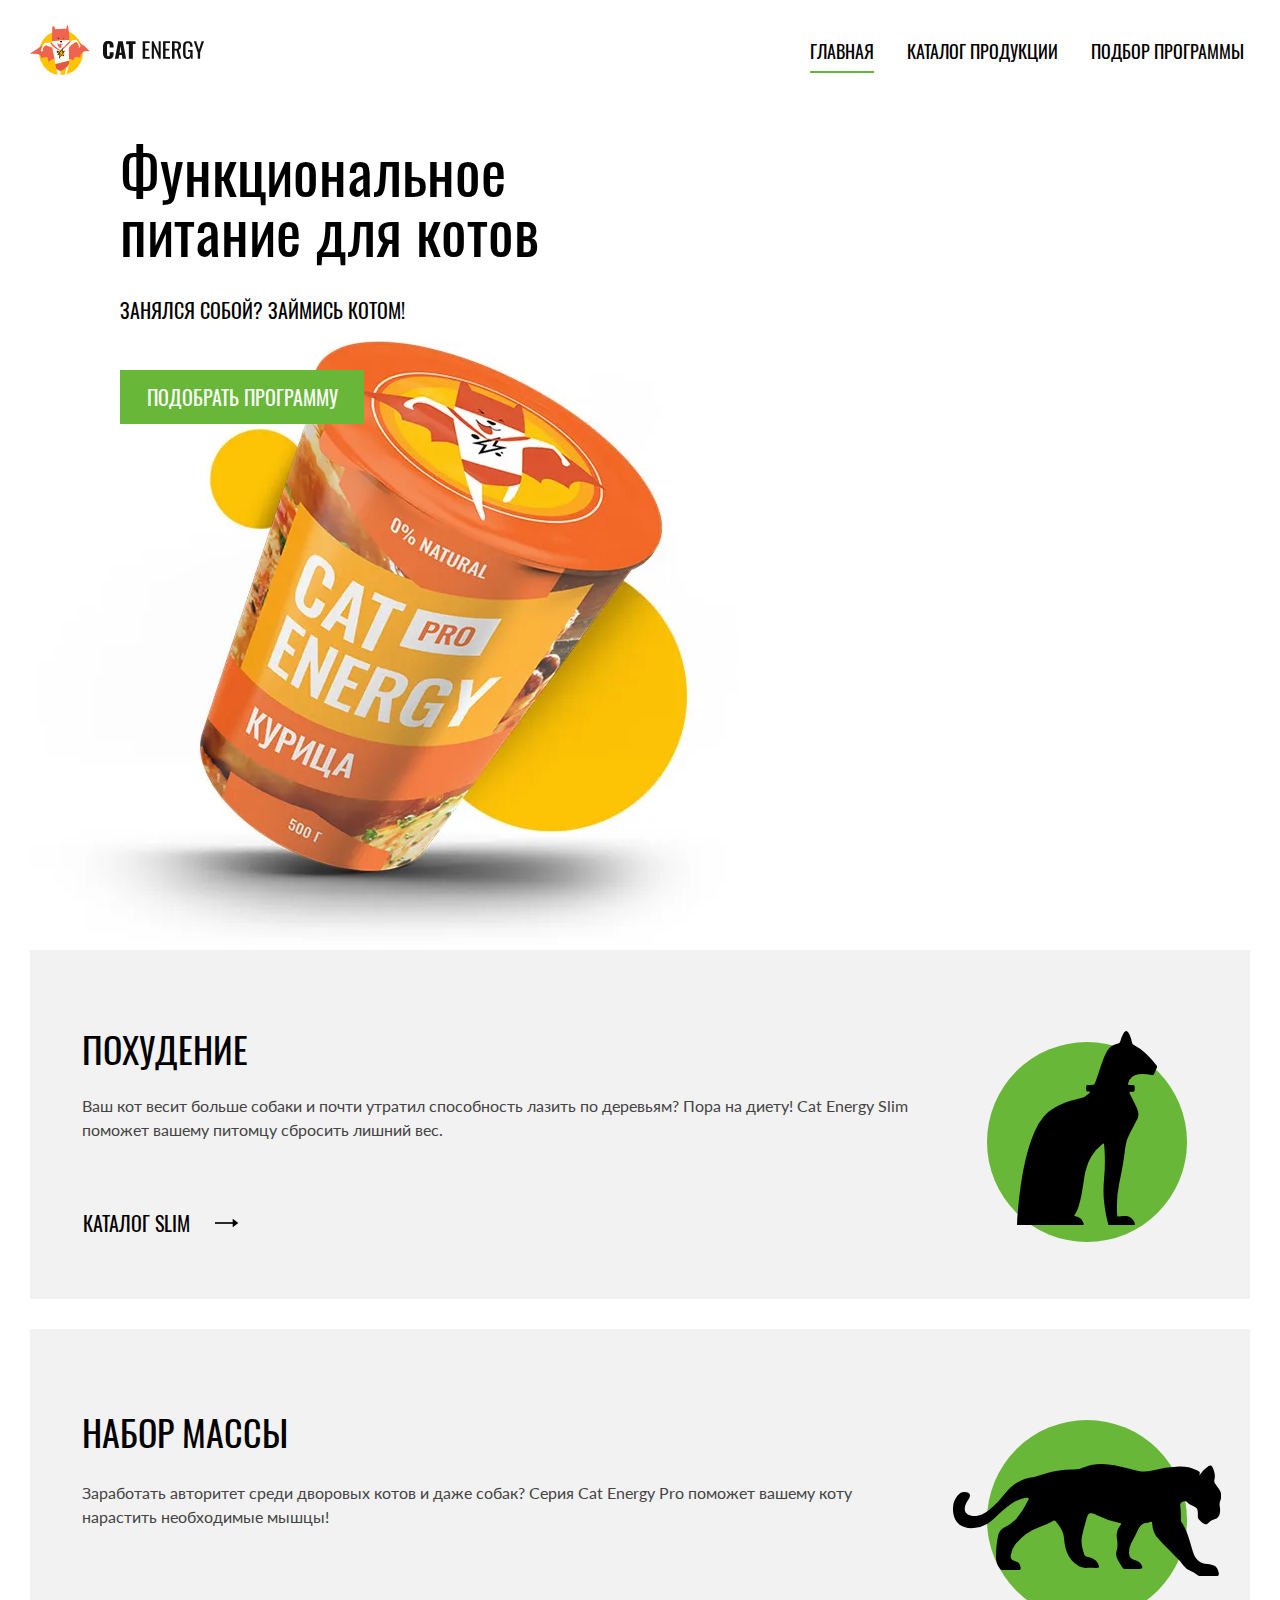
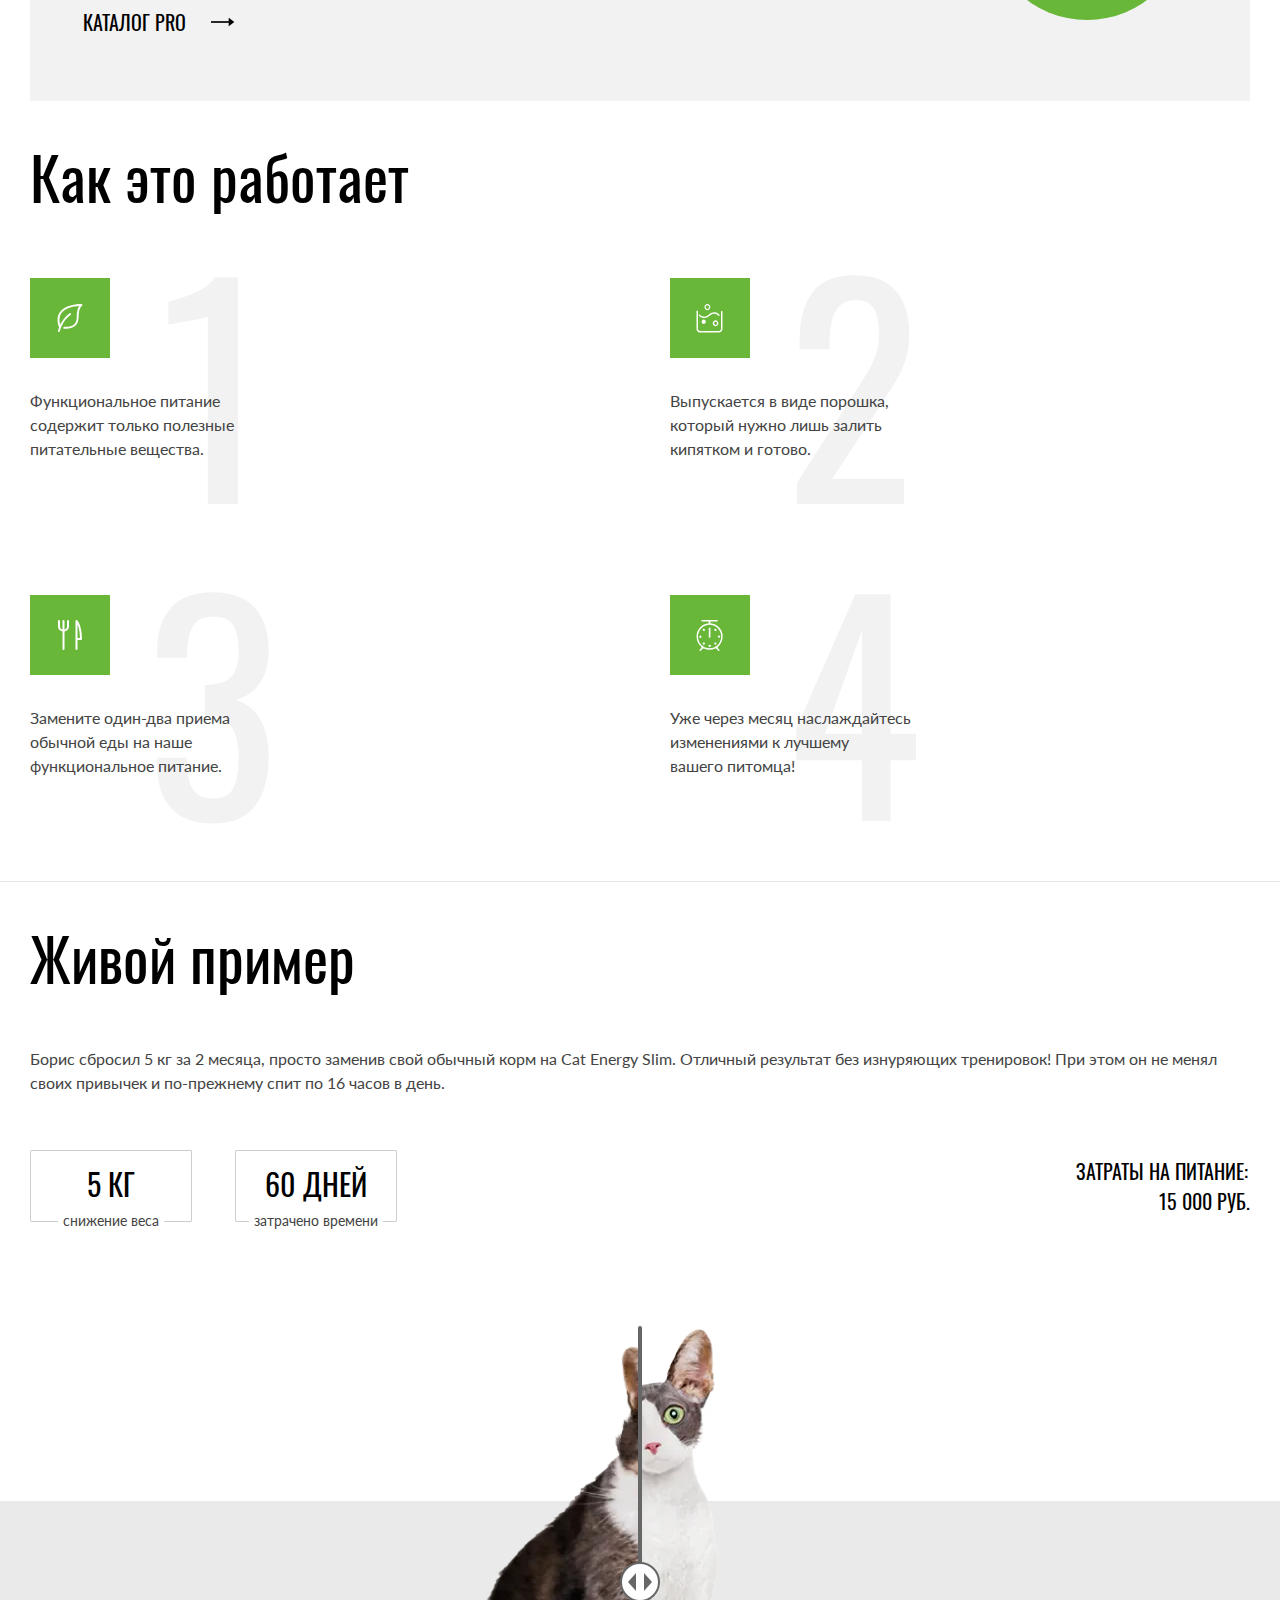
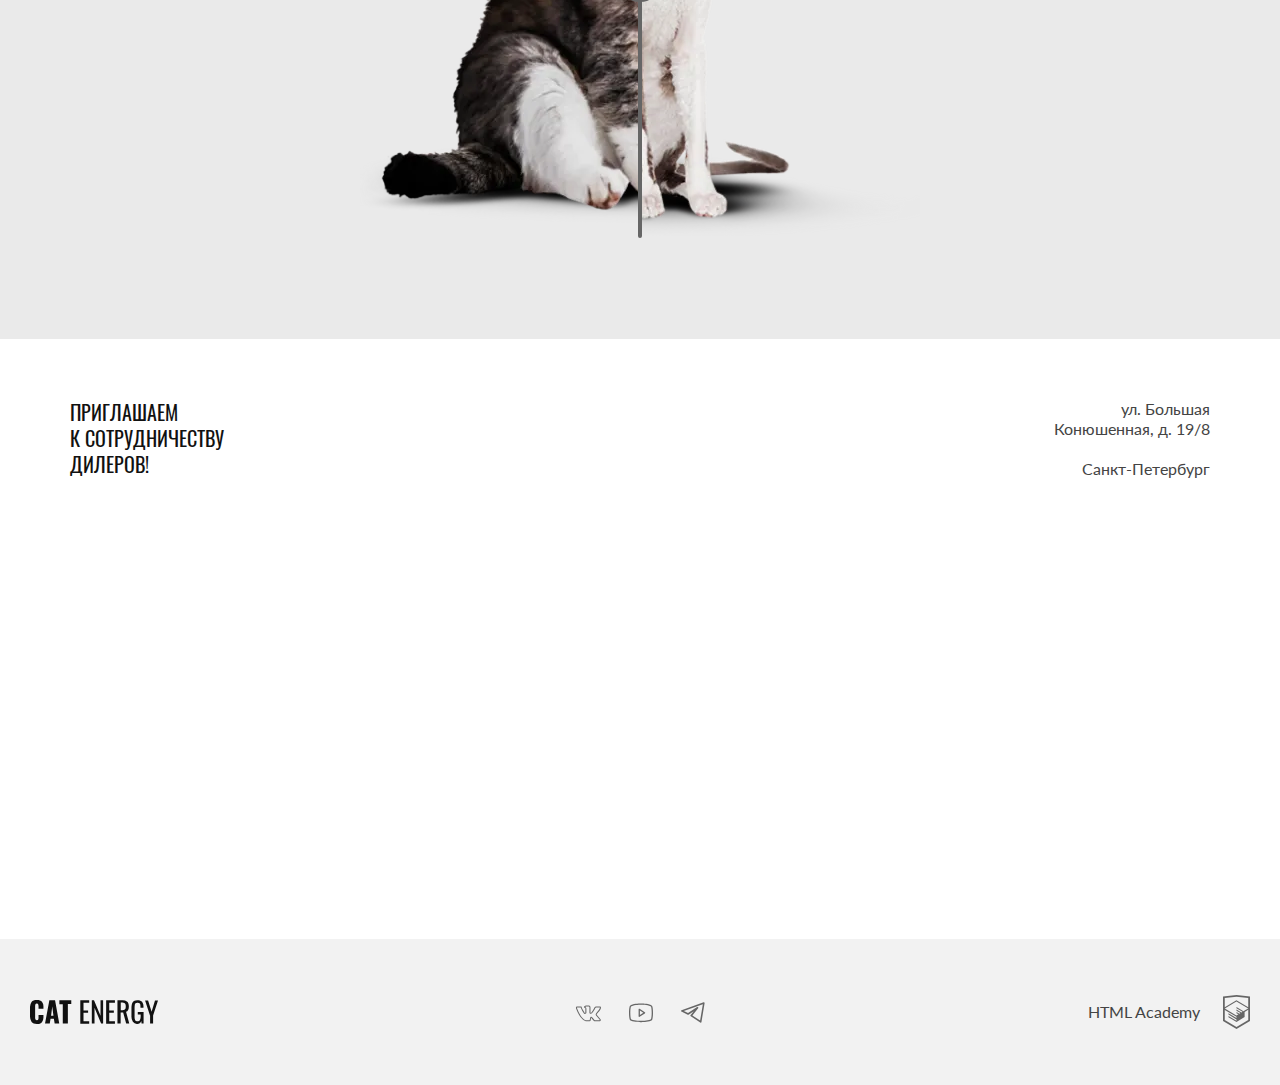
==== index.html @ bf9cbc23 "Deploying to gh-pages from @ BogzaLubov/2422439-cat-energy-31@c728fde98b75b4d683f18ef089058e0eea121d" ====
<!DOCTYPE html><html class="page" lang="ru"><head><meta charset="UTF-8"><title>Кэт энерджи</title><meta name="viewport" content="width=device-width,initial-scale=1"><link rel="stylesheet" href="styles/styles.css"><link rel="icon" href="favicon.ico"><!-- 32×32 --><link rel="icon" href="favicons/icon.svg" type="image/svg+xml"><link rel="apple-touch-icon" href="favicons/180.png"><!-- 180×180 --><link rel="manifest" href="manifest.webmanifest"><script src="scripts/index.js" defer="defer"></script></head><body class="page__body"><header class="header"><div class="header__wrapper container"><a class="header__logo logo" href="index.html"><picture><source media="(min-width: 1440px)" width="70" height="59" srcset="images/logo-image-desktop.svg" type="image/svg+xml"><source media="(min-width: 768px)" width="60" height="50" srcset="images/logo-image-tablet.svg" type="image/svg+xml"><img class="logo__image" src="images/logo-image-mobile.svg" width="33" height="38" alt="Логотип Кэт энерджи"></picture><img class="logo__text" src="images/logo-header.svg" width="101" height="18" alt="Кэт энерджи"></a><nav class="header__navigation navigation navigation--opened navigation--nojs"><button class="navigation__toggle" type="button"><span class="visually-hidden">Открыть меню</span></button><ul class="navigation__list navigation__list--open"><li class="navigation__item"><a class="navigation__link navigation__link--current" href="#">Главная</a></li><li class="navigation__item"><a class="navigation__link" href="catalog.html">Каталог продукции</a></li><li class="navigation__item"><a class="navigation__link" href="#">Подбор программы</a></li></ul></nav></div></header><main class="main-container"><section class="hero"><div class="container"><div class="hero__wrapper"><h1 class="hero__title title-h1">Функциональное<br>питание для котов</h1><p class="hero__subtitle">Занялся собой? Займись котом!</p><a class="hero__button button button--primary" href="#">Подобрать программу</a><picture><source media="(min-width: 1440px)" width="552" height="499" srcset="images/hero-desktop@1x.webp, images/hero-desktop@2x.webp 2x" type="image/webp"><source media="(min-width: 768px)" width="709" height="609" srcset="images/hero-tablet@1x.webp, images/hero-tablet@2x.webp 2x" type="image/webp"><source width="280" height="270" srcset="images/hero-mobile@1x.webp, images/hero-mobile@2x.webp 2x" type="image/webp"><source media="(min-width: 1440px)" width="552" height="499" srcset="images/hero-desktop@1x.png, images/hero-desktop@2x.png 2x" type="image/png"><source media="(min-width: 768px)" width="709" height="609" srcset="images/hero-tablet@1x.png, images/hero-tablet@2x.png 2x" type="image/png"><img class="hero__image" src="images/hero-mobile@1x.png" srcset="images/hero-mobile@2x.png 2x" width="280" height="270" alt="Банка с питанием для котов Cat energy"></picture></div></div></section><section class="programs container"><h2 class="visually-hidden">Наши предложения</h2><div class="programs__card programs__card--slim"><h3 class="programs__card-title title-h2">Похудение</h3><p class="programs__card-description">Ваш кот весит больше собаки и почти утратил способность лазить по деревьям? Пора на диету! Cat Energy Slim поможет вашему питомцу сбросить лишний вес.</p><a class="programs__card-link" href="catalog.html">Каталог slim</a></div><div class="programs__card programs__card--fat"><h3 class="programs__card-title title-h2">Набор массы</h3><p class="programs__card-description">Заработать авторитет среди дворовых котов и даже собак? Серия Cat Energy Pro поможет вашему коту нарастить необходимые мышцы!</p><a class="programs__card-link" href="catalog.html">Каталог pro</a></div></section><section class="specials"><div class="specials__wrapper container"><h2 class="specials__title title-h1">Как это работает</h2><ul class="specials__list"><li class="specials__item specials__item--healthy"><p class="specials__item-description">Функциональное питание содержит только полезные питательные вещества.</p></li><li class="specials__item specials__item--easy"><p class="specials__item-description">Выпускается в виде порошка, который нужно лишь залить кипятком и готово.</p></li><li class="specials__item specials__item--replace"><p class="specials__item-description">Замените один-два приема обычной еды на наше функциональное питание.</p></li><li class="specials__item specials__item--result"><p class="specials__item-description">Уже через месяц наслаждайтесь изменениями к лучшему<br>вашего питомца!</p></li></ul></div></section><section class="example"><div class="example__wrapper container"><div class="example__content"><h2 class="example__title title-h1">Живой пример</h2><p class="example__text">Борис сбросил 5 кг за 2 месяца, просто заменив свой обычный корм на Cat Energy Slim. Отличный результат без изнуряющих тренировок! При этом он не менял своих привычек и по-прежнему спит по 16 часов в день.</p><ul class="example__list"><li class="example__item"><p class="example__item-value">5 кг</p><p class="example__item-text">снижение веса</p></li><li class="example__item"><p class="example__item-value">60 дней</p><p class="example__item-text">затрачено времени</p></li></ul><p class="example__cost">Затраты на питание: <span>15 000 РУБ.</span></p><div class="example__picture slider" style="--curtain-place: 0.5;"><picture><source media="(min-width: 768px)" width="560" height="512" srcset="images/fat-cat-tablet@1x.webp, images/fat-cat-tablet@2x.webp 2x" type="image/webp"><source width="280" height="256" srcset="images/fat-cat-mobile@1x.webp, images/fat-cat-mobile@2x.webp 2x" type="image/webp"><source media="(min-width: 768px)" width="560" height="512" srcset="images/fat-cat-tablet@1x.png, images/fat-cat-tablet@2x.png 2x" type="image/png"><img class="example__picture-image slider__image slider__image--state-before" src="images/fat-cat-mobile@1x.png" srcset="images/fat-cat-mobile@2x.png 2x" width="280" height="256" alt="Толстый кот сидит"></picture><picture><source media="(min-width: 768px)" width="560" height="512" srcset="images/slim-cat-tablet@1x.webp, images/slim-cat-tablet@2x.webp 2x" type="image/webp"><source width="280" height="256" srcset="images/slim-cat-mobile@1x.webp, images/slim-cat-mobile@2x.webp 2x" type="image/webp"><source media="(min-width: 768px)" width="560" height="512" srcset="images/slim-cat-tablet@1x.png, images/slim-cat-tablet@2x.png 2x" type="image/png"><img class="example__picture-image slider__image slider__image--state-after" src="images/slim-cat-mobile@1x.png" srcset="images/slim-cat-mobile@2x.png 2x" width="280" height="256" alt="Худой кот сидит"></picture><button class="example__picture-toggle" type="button" aria-label="Передвижение слайдера"></button></div></div></div></section><section class="contacts"><div class="contacts__wrapper container"><div class="contacts__content"><h2 class="visually-hidden">Контакты</h2><p class="contacts__text">Приглашаем<br>к сотрудничеству дилеров!</p><address class="contacts__address">ул. Большая Конюшенная, д. 19/8 <span class="contacts__address-style">Санкт-Петербург</span></address></div></div><noscript><picture><source media="(min-width: 1440px)" width="1440" height="400" srcset="images/map-desktop@1x.webp, images/map-desktop@2x.webp 2x" type="image/webp"><source media="(min-width: 768px)" width="768" height="400" srcset="images/map-tablet@1x.webp, images/map-tablet@2x.webp 2x" type="image/webp"><source width="320" height="362" srcset="images/map-mobile@1x.webp, images/map-mobile@2x.webp 2x" type="image/webp"><source media="(min-width: 1440px)" width="1440" height="400" srcset="images/map-desktop@1x.png, images/map-desktop@2x.png 2x" type="image/png"><source media="(min-width: 768px)" width="768" height="400" srcset="images/map-tablet@1x.png, images/map-tablet@2x.png 2x" type="image/png"><img class="contacts__map" src="images/map-mobile@1x.png" srcset="images/map-mobile@2x.png 2x" width="320" height="362" alt="Карта места расположения"></picture></noscript><div class="contacts__map-iframe"><iframe src="https://www.google.com/maps/embed?pb=!1m14!1m8!1m3!1d1996.7929883483553!2d30.3172265!3d59.9687573!3m2!1i1024!2i768!4f13.1!3m3!1m2!1s0x4696310fca5afc31%3A0x5f2ac55f567b2400!2sHTML%20Academy!5e0!3m2!1sru!2sus!4v1716360650734!5m2!1sru!2sus" width="320" height="362" style="border:0;" allowfullscreen="" loading="lazy" referrerpolicy="no-referrer-when-downgrade"></iframe></div></section></main><footer class="footer"><div class="footer__wrapper container"><a class="footer__logo" href="index.html"><img src="images/logo-footer.svg" width="128" height="24" alt="Кэт энерджи"></a><div class="footer__socials socials"><ul class="socials__list"><li class="socials__item"><a class="socials__link socials__link--vkontakte" href="https://vk.com/htmlacademy" target="_blank" rel="noreferrer noopener"><span class="visually-hidden">Мы в Вконтакте</span></a></li><li class="socials__item"><a class="socials__link socials__link--youtube" href="https://www.youtube.com/user/htmlacademyru" target="_blank" rel="noreferrer noopener"><span class="visually-hidden">Мы в Ютубе</span></a></li><li class="socials__item"><a class="socials__link socials__link--telegram" href="https://t.me/htmlacademy" target="_blank" rel="noreferrer noopener"><span class="visually-hidden">Мы в Телеграме</span></a></li></ul></div><a class="footer__developer developer" href="https://htmlacademy.ru/intensive/adaptive" target="_blank" rel="noreferrer noopener"><span class="developer__text">HTML Academy</span> <span class="visually-hidden">Логотип html academy</span></a></div></footer><script src="scripts/script.js"></script></body></html>
---- styles/styles.css ----
@font-face{font-family:Lato;font-weight:400;font-style:normal;font-display:swap;src:url(../fonts/lato/Lato-Regular.woff2)format("woff2")}@font-face{font-family:Oswald;font-weight:400;font-style:normal;font-display:swap;src:url(../fonts/oswald/oswaldregular.woff2)format("woff2")}*,:before,:after{box-sizing:border-box}html{height:100%}body{color:#444;background-color:#fff;height:100%;margin:0;font-family:Lato,Arial,sans-serif;font-size:14px;font-style:normal;font-weight:400;line-height:18px}@media (width>=768px){body{font-size:16px;line-height:24px}}img{object-fit:contain;max-width:100%;height:auto}picture,source{display:contents}.visually-hidden{clip:rect(0 0 0 0);border:0;width:1px;height:1px;margin:-1px;padding:0;position:absolute;overflow:hidden}.button{text-align:center;text-transform:uppercase;cursor:pointer;border:none;padding:10px 15px;font-family:Oswald,Arial,sans-serif;font-size:16px;font-style:normal;font-weight:400;line-height:20px;text-decoration:none;display:block}.button--primary{color:#fff;background-color:#68b738}.button--primary:hover{background-color:#5eaa2f}.button--primary:active{color:#ffffff4d}.button--secondary{color:#444;background-color:#f2f2f2}.button--secondary:hover,.button--secondary:active{background-color:#ebebeb}.container{width:100%;margin:0 auto;padding:0 20px}@media (width>=768px){.container{padding:0 30px}}@media (width>=1440px){.container{max-width:1280px}}@media (width<=767px){.header{border-bottom:1px solid #e6e6e6;align-items:center;min-height:65px;display:flex;position:relative}}.header__wrapper{flex-wrap:wrap;justify-content:space-between;align-items:center;display:flex}@media (width>=768px){.header__wrapper{padding-top:25px}}@media (width>=1440px){.header__wrapper{padding-top:55px}}.navigation--closed .navigation__toggle{background:0 0;border:none;width:24px;height:24px;margin-right:10px}.navigation--closed .navigation__toggle:before{content:"";background-color:#000;width:24px;height:24px;margin-left:3px;display:block;-webkit-mask-image:url(../icons/stack.svg#burger-icon);mask-image:url(../icons/stack.svg#burger-icon);-webkit-mask-position:50%;mask-position:50%;-webkit-mask-size:contain;mask-size:contain;-webkit-mask-repeat:no-repeat;mask-repeat:no-repeat}.navigation--closed .navigation__toggle:hover:before{opacity:.6}.navigation--closed .navigation__toggle:active:before{opacity:.3}@media (width<=767px){.navigation--closed .navigation__toggle .navigation--closed .navigation__item{display:none}}@media (width>=768px){.navigation--closed .navigation__toggle{display:none}}.navigation--opened .navigation__toggle{background:0 0;border:none;width:24px;height:24px;margin-left:10px}.navigation--opened .navigation__toggle:before{content:"";background-color:#000;width:18px;height:18px;display:block;-webkit-mask-image:url(../icons/stack.svg#close-icon);mask-image:url(../icons/stack.svg#close-icon);-webkit-mask-position:50%;mask-position:50%;-webkit-mask-size:contain;mask-size:contain;-webkit-mask-repeat:no-repeat;mask-repeat:no-repeat}.navigation--opened .navigation__toggle:hover:before{opacity:.6}.navigation--opened .navigation__toggle:active:before{opacity:.3}@media (width>=768px){.navigation--opened .navigation__toggle{display:none}}@media (width<=767px){.navigation--nojs .navigation__toggle{display:none}.navigation--nojs .navigation__list{text-align:center;z-index:3;background-color:#fff;width:100vw;display:block;top:100%;left:0}}.navigation__list{text-transform:uppercase;margin:0;padding:0;font-family:Oswald,Arial,sans-serif;font-size:20px;font-style:normal;font-weight:400;line-height:20px;list-style:none}@media (width>=768px){.navigation__list{flex-flow:wrap;justify-content:end;gap:33px;min-width:440px;padding:10px 6px 8px;font-family:Oswald,Arial,sans-serif;font-size:18px;font-style:normal;font-weight:400;line-height:24px;display:flex}}@media (width>=1440px){.navigation__list{max-width:600px;padding:10px 2px 8px;font-family:Oswald,Arial,sans-serif;font-size:20px;font-style:normal;font-weight:400;line-height:30px}}@media (width<=767px){.navigation__list--open{text-align:center;z-index:3;background-color:#fff;width:100vw;display:block;position:absolute;top:100%;left:0}.navigation__list:not(.navigation__list--open){display:none}}.navigation__link{color:#000;text-decoration:none;display:block;position:relative}.navigation__link:hover{opacity:.6}.navigation__link:active{opacity:.3}@media (width>=1440px){.navigation__link{color:#fff}}@media (width<=767px){.navigation__link{padding:24px 0 21px}.navigation__item{border-top:1px solid #e6e6e6}.navigation__item:last-child{border-bottom:2px solid #e6e6e6}}@media (width>=768px){.navigation__link--color{color:#000}.navigation__link--current:after,.navigation__link--current-accent:after{content:"";background-color:#68b738;height:2px;position:absolute;bottom:-10px;left:0;right:0}}@media (width>=1440px){.navigation__link--current:after,.navigation__link--current-accent:after{bottom:-8px}.navigation__link--current:after{background-color:#fff}}.footer{text-align:center;background-color:#f2f2f2;padding:20px 0}@media (width>=768px){.footer{padding:56px 0}}@media (width>=1440px){.footer{padding:67px}}@media (width>=768px){.footer__wrapper{grid-template-columns:repeat(3,1fr);display:grid}}.footer__logo{border-bottom:1px solid #d9d9d9;justify-content:center;padding:20px 0;display:flex}.footer__logo:hover{opacity:.8}.footer__logo:active{opacity:.6}@media (width>=768px){.footer__logo{border:none;justify-content:start;padding:0}}.logo{cursor:pointer;flex-wrap:wrap;align-items:center;text-decoration:none;display:flex}.logo:hover{opacity:.8}.logo:active{opacity:.6}@media (width<=767px){.logo{flex-grow:1;justify-content:space-between}}@media (width>=768px){.logo__text{min-width:101px;height:auto;margin-left:13px}}@media (width>=1440px){.logo__text{min-width:118px;margin-left:14px}}@media (width<=767px){.logo__text{margin:0 auto}}.title-h1{color:#000;font-family:Oswald,Arial,sans-serif;font-size:36px;font-style:normal;font-weight:400;line-height:36px}@media (width>=768px){.title-h1{font-size:60px;line-height:60px}}.title-h2{color:#000;text-transform:uppercase;margin:0;font-family:Oswald,Arial,sans-serif;font-size:24px;font-style:normal;font-weight:400;line-height:37px}@media (width>=768px){.title-h2{font-size:36px;line-height:36px}}.title-h3{color:#000;text-transform:uppercase;font-family:Oswald,Arial,sans-serif;font-size:24px;font-style:normal;font-weight:400;line-height:37px}.title-h4{color:#222;text-transform:uppercase;font-family:Oswald,Arial,sans-serif;font-size:16px;font-style:normal;font-weight:400;line-height:20px}@media (width>=768px){.title-h4{font-size:20px;line-height:24px}}.main-container{flex-grow:1}.page__body{flex-direction:column;display:flex}@media (width>=768px){.catalog{padding-top:65px;padding-bottom:74px}}@media (width>=1440px){.catalog{padding-top:74px;padding-bottom:72px}}@media (width<=767px){.catalog{padding:0}}.catalog__title{margin:0}@media (width<=767px){.catalog__title{padding:28px 20px 40px}}@media (width>=768px){.catalog__title{margin-bottom:84px}}.catalog__list{margin:0;padding:0;list-style-type:none}@media (width>=768px){.catalog__list{grid-template-columns:repeat(auto-fill,minmax(324px,1fr));gap:60px;display:grid}}@media (width>=1440px){.catalog__list{grid-template-columns:repeat(4,1fr);gap:63px 80px;display:grid}.contacts{position:relative}}.contacts--color{background-color:#f2f2f2}.contacts__content{justify-content:space-between;padding:26px 0;display:flex}@media (width>=768px){.contacts__content{padding:60px 40px}}@media (width>=1440px){.contacts__content{content:"";z-index:1;justify-content:initial;background-color:#fff;gap:85px;min-width:565px;padding:61px 75px 60px 80px;display:flex;position:absolute;top:calc(25% - 5px)}}.contacts__text{color:#111;text-transform:uppercase;max-width:140px;margin:0;font-family:Oswald,Arial,sans-serif;font-size:16px;font-style:normal;font-weight:400;line-height:20px}@media (width>=768px){.contacts__text{max-width:165px;font-size:20px;line-height:26px}}.contacts__address{max-width:140px;font-style:normal;line-height:20px;text-decoration:none}@media (width>=768px){.contacts__address{text-align:end;flex-direction:column;gap:20px;max-width:160px;display:flex}}@media (width>=1440px){.contacts__address{text-align:start;gap:18px}}.contacts__map{object-fit:cover;width:100%;display:block}.contacts__map-iframe{border:0;width:100%;height:100%}@media (width>=768px){.contacts__map-iframe{height:400px}}@media (width<=767px){.contacts__map-iframe{height:362px}}iframe{border:0;width:100%;height:100%}.developer{text-decoration:none}.developer__text{color:#444;justify-content:space-between;align-items:center;padding:18px 0;font-size:16px;line-height:20px;display:flex}.developer__text:after{content:"";background-color:#666;width:27px;height:34px;-webkit-mask-image:url(../icons/stack.svg#developer-logo);mask-image:url(../icons/stack.svg#developer-logo);-webkit-mask-position:50%;mask-position:50%;-webkit-mask-repeat:no-repeat;mask-repeat:no-repeat}.developer__text:hover:after{background-color:#68b738}.developer__text:active{color:#4444444d}.developer__text:active:after{background-color:#68b7384d}@media (width>=768px){.developer__text{justify-content:end;gap:23px;padding:0}}.example{background-color:#eaeaea}@media (width>=768px){.example{background-color:#fff;background-image:linear-gradient(#fff0 0 619px,#eaeaea 619px 100%)}}@media (width>=1440px){.example{background-color:#fff;background-image:linear-gradient(#fff0 0 136px,#f2f2f2 136px 100%)}}.example__content{padding-top:25px;padding-bottom:40px}@media (width>=768px){.example__content{grid-template-columns:2fr 1fr;padding-top:55px;padding-bottom:101px;display:grid}}@media (width>=1440px){.example__content{grid-template-columns:repeat(2,1fr);column-gap:215px;padding-top:0;padding-bottom:75px;display:grid}}.example__title{margin:0 0 40px;line-height:40px}@media (width>=768px){.example__title{grid-column:1/-1;margin:0 0 70px}}@media (width>=1440px){.example__title{grid-column:1/2;margin:10px 0 156px}}.example__text{margin:0 0 20px}@media (width>=768px){.example__text{grid-column:1/-1;margin:0 0 55px}}@media (width>=1440px){.example__text{grid-column:1/2;margin:0 0 69px}}.example__list{justify-content:center;gap:32px;margin:0 0 34px;padding:0;list-style-type:none;display:flex}@media (width>=768px){.example__list{justify-content:start;gap:43px;margin:0 0 104px}}@media (width>=1440px){.example__list{grid-column:1/2;margin:0 0 60px}}.example__item{border:1px solid #cdcdcd;border-radius:1px;flex-direction:column;width:124px;height:56px;display:flex}@media (width>=768px){.example__item{width:162px;height:72px}}.example__item-value{color:#000;text-transform:uppercase;align-self:center;margin:13px auto 9px;font-family:Oswald,Arial,sans-serif;font-size:24px;font-style:normal;font-weight:400;line-height:24px}@media (width>=768px){.example__item-value{margin:14px auto 7px;font-size:30px;line-height:37px}}.example__item-text{text-align:center;background-color:#eaeaea;align-self:center;margin:0;font-size:12px;line-height:12px}@media (width>=768px){.example__item-text{background-color:#fff;margin-top:5px;padding:0 5px;font-size:14px;line-height:14px}}@media (width>=1440px){.example__item-text{background-color:#f2f2f2}}@media (width<=767px){.example__item-text{width:77px;height:24px}}.example__cost{color:#000;text-align:center;text-transform:uppercase;margin:0 0 20px;font-family:Oswald,Arial,sans-serif;font-size:14px;font-style:normal;font-weight:400;line-height:20px}@media (width>=768px){.example__cost{text-align:end;flex-direction:column;justify-self:end;gap:10px;max-width:174px;margin:11px 2px 0;font-size:20px;line-height:20px;display:flex}}@media (width>=1440px){.example__cost{flex-direction:row;grid-column:1/2;justify-self:start;gap:66px;max-width:none;margin:0}}.example__cost span{margin-right:-2px}.example__picture{position:relative}@media (width>=768px){.example__picture{grid-column:1/-1;margin:0 auto;display:flex}}@media (width>=1440px){.example__picture{grid-area:1/2/5/3;justify-self:end;margin:0;display:flex}}.example__picture-image{display:block}.example__picture-toggle{cursor:pointer;background-color:#666;border:none;border-radius:2px;width:4px;height:100%;padding:0;display:block;position:absolute;top:50%;left:50%;transform:translate(-50%,-50%)}.example__picture-toggle:hover{background-color:#68b738}.example__picture-toggle:active{opacity:.6;background-color:#68b738}.example__picture-toggle:before{content:"";background-color:#fff;border:2px solid #666;border-radius:50%;width:40px;height:40px;position:absolute;top:50%;left:50%;transform:translate(-50%,-50%)}.example__picture-toggle:hover:before{border-color:#68b738}.example__picture-toggle:active:before{border-color:#68b73899}.example__picture-toggle:after{content:"";background-color:#666;width:24px;height:18px;position:absolute;top:50%;left:50%;transform:translate(-50%,-50%);-webkit-mask-image:url(../icons/stack.svg#slider-icon);mask-image:url(../icons/stack.svg#slider-icon);-webkit-mask-position:50%;mask-position:50%;-webkit-mask-size:contain;mask-size:contain;-webkit-mask-repeat:no-repeat;mask-repeat:no-repeat}.example__picture-toggle:hover:after{background-color:#68b738}.example__picture-toggle:active:after{opacity:.6;background-color:#68b738}@media (width>=1440px){.extra-catalog{grid-template-columns:repeat(4,1fr);column-gap:80px;display:grid}}@media (width<=767px){.extra-catalog{padding-top:25px}}.extra-catalog__title{color:#000;background-color:#fff;width:-moz-fit-content;width:fit-content;margin:0 0 34px;font-family:Oswald,Arial,sans-serif;font-size:24px;font-style:normal;font-weight:400;line-height:24px;position:relative;box-shadow:-40px 0 #fff,40px 0 #fff}@media (width>=768px){.extra-catalog__title{margin:0 0 80px 40px;font-size:32px;line-height:32px}}@media (width>=1440px){.extra-catalog__title{grid-column:1/-1;margin:0 0 78px;font-size:40px;line-height:40px}}.extra-catalog__title:after{content:"";z-index:-1;background:#68b738;width:100vw;height:2px;display:block;position:absolute;top:43%;right:0;box-shadow:100vw 0 #68b738}.extra-catalog__list{margin:0 0 35px;padding:0;list-style-type:none}@media (width>=768px){.extra-catalog__list{margin:0 0 69px}}@media (width>=1440px){.extra-catalog__list{grid-column:1/4;margin:0}.extra-catalog__item{border-top:1px solid #cdcdcd;padding:15px 0 17px}}.extra-product{display:grid}@media (width>=768px){.extra-product{border-top:1px solid #cdcdcd;border-left:1px solid #cdcdcd;border-right:1px solid #cdcdcd;grid-template-columns:50% 35% 15%;padding:26px 37px 28px}}@media (width>=1440px){.extra-product{border-left:none;border-right:none;grid-template-columns:minmax(325px,1fr) 1fr 1fr 1fr;align-items:center;padding:15px 0 16px}}@media (width<=767px){.extra-product{border-top:1px solid #cdcdcd;grid-template-rows:min-content 1fr min-content;grid-template-columns:1fr 1fr;padding:14px 0 18px}}.extra-product:last-child{border-bottom:1px solid #cdcdcd}@media (width<=767px){.extra-product__title{grid-column:1/-1;margin:0 0 13px;line-height:16px}}@media (width>=768px){.extra-product__title{margin:0 0 24px;line-height:20px}}@media (width>=1440px){.extra-product__title{margin:0}}@media (width>=768px){.extra-product__text{text-align:end;margin:2px 0 0;font-size:16px;line-height:20px}}@media (width>=1440px){.extra-product__text{text-align:start;margin-top:3px}}@media (width<=767px){.extra-product__text{text-align:left;margin:0 0 14px;font-size:14px;line-height:14px}}@media (width>=768px){.extra-product__price{text-align:end;margin:1px 3px 0 0;font-size:16px;line-height:20px}}@media (width>=1440px){.extra-product__price{vertical-align:middle;text-align:end;margin:4px 40px 0 0}}@media (width<=767px){.extra-product__price{text-align:end;margin:0 0 14px;font-size:14px;line-height:14px}}.extra-product__button{grid-column:1/-1}@media (width>=1440px){.extra-product__button{grid-column:auto;min-width:244px}}.gift{min-width:280px;padding:58px 0 43px;display:block}@media (width<=767px){.gift{background-image:-webkit-linear-gradient(270deg,#68b738d9,#68b738d9),-webkit-image-set(url(../../images/bg-catalog-cat-mobile@1x.webp) 1x type("image/webp"),url(../../images/bg-catalog-cat-mobile@1x.jpg) 1x type("image/jpeg"));background-image:linear-gradient(270deg,#68b738d9,#68b738d9),image-set("../../images/bg-catalog-cat-mobile@1x.webp" 1x type("image/webp"),"../../images/bg-catalog-cat-mobile@1x.jpg" 1x type("image/jpeg"));background-position:50%;background-repeat:no-repeat;background-size:cover;width:100%}}@media (width<=767px) and (resolution>=2dppx){.gift{background-image:-webkit-linear-gradient(270deg,#68b738d9,#68b738d9),-webkit-image-set(url(../../images/bg-catalog-cat-mobile@2x.webp) 1x type("image/webp"),url(../../images/bg-catalog-cat-mobile@2x.jpg) 1x type("image/jpeg"));background-image:linear-gradient(270deg,#68b738d9,#68b738d9),image-set("../../images/bg-catalog-cat-mobile@2x.webp" 1x type("image/webp"),"../../images/bg-catalog-cat-mobile@2x.jpg" 1x type("image/jpeg"))}}@media (width>=768px){.gift{background-image:-webkit-linear-gradient(270deg,#68b738d9,#68b738d9),-webkit-image-set(url(../../images/bg-catalog-cat-tablet@1x.webp) 1x type("image/webp"),url(../../images/bg-catalog-cat-tablet@1x.jpg) 1x type("image/jpeg"));background-image:linear-gradient(270deg,#68b738d9,#68b738d9),image-set("../../images/bg-catalog-cat-tablet@1x.webp" 1x type("image/webp"),"../../images/bg-catalog-cat-tablet@1x.jpg" 1x type("image/jpeg"));background-position:50%;background-repeat:no-repeat;background-size:cover;justify-content:space-between;width:100%;padding:59px 125px 60px 79px;display:flex}}@media (width>=768px) and (resolution>=2dppx){.gift{background-image:-webkit-linear-gradient(270deg,#68b738d9,#68b738d9),-webkit-image-set(url(../../images/bg-catalog-cat-tablet@2x.webp) 1x type("image/webp"),url(../../images/bg-catalog-cat-tablet@2x.jpg) 1x type("image/jpeg"));background-image:linear-gradient(270deg,#68b738d9,#68b738d9),image-set("../../images/bg-catalog-cat-tablet@2x.webp" 1x type("image/webp"),"../../images/bg-catalog-cat-tablet@2x.jpg" 1x type("image/jpeg"))}}@media (width>=1440px){.gift{background-image:-webkit-linear-gradient(270deg,#68b738d9,#68b738d9),-webkit-image-set(url(../../images/bg-catalog-cat-desktop@1x.webp) 1x type("image/webp"),url(../../images/bg-catalog-cat-desktop@1x.jpg) 1x type("image/jpeg"));background-image:linear-gradient(270deg,#68b738d9,#68b738d9),image-set("../../images/bg-catalog-cat-desktop@1x.webp" 1x type("image/webp"),"../../images/bg-catalog-cat-desktop@1x.jpg" 1x type("image/jpeg"));background-position:50%;background-repeat:no-repeat;background-size:cover;flex-direction:column;justify-content:center;width:100%;min-width:245px;padding:56px 0 43px}}@media (width>=1440px) and (resolution>=2dppx){.gift{background-image:-webkit-linear-gradient(270deg,#68b738d9,#68b738d9),-webkit-image-set(url(../../images/bg-catalog-cat-desktop@2x.webp) 1x type("image/webp"),url(../../images/bg-catalog-cat-desktop@2x.jpg) 1x type("image/jpeg"));background-image:linear-gradient(270deg,#68b738d9,#68b738d9),image-set("../../images/bg-catalog-cat-desktop@2x.webp" 1x type("image/webp"),"../../images/bg-catalog-cat-desktop@2x.jpg" 1x type("image/jpeg"))}}.gift:before{content:"";background-color:#fff;min-width:78px;min-height:81px;display:block;top:0;left:0;-webkit-mask-image:url(../icons/stack.svg#gift-icon);mask-image:url(../icons/stack.svg#gift-icon);-webkit-mask-position:50%;mask-position:50%;-webkit-mask-repeat:no-repeat;mask-repeat:no-repeat}@media (width>=1440px){.gift:before{margin-bottom:48px}}.gift__text{color:#fff;text-align:center;margin:0;padding-top:48px;font-size:16px;line-height:20px}@media (width>=768px){.gift__text{text-align:left;align-self:center;padding:0}}@media (width>=1440px){.gift__text{text-align:center}}.hero{text-align:center;padding:27px 0 20px}@media (width<=767px){.hero{flex-direction:column;display:flex;position:relative}}@media (width>=768px){.hero{padding:65px 0 0}}@media (width>=1440px){.hero{min-height:580px;padding-top:110px;position:relative}}@media (width<=767px){.hero:before{content:"";z-index:-1;background-image:-webkit-linear-gradient(270deg,#68b738d9,#68b738d9),-webkit-image-set(url(../../images/bg-hero-cat-mobile@1x.webp) 1x type("image/webp"),url(../../images/bg-hero-cat-mobile@1x.jpg) 1x type("image/jpeg")),-webkit-linear-gradient(270deg,#3f3e46,#585760);background-image:linear-gradient(270deg,#68b738d9,#68b738d9),image-set("../../images/bg-hero-cat-mobile@1x.webp" 1x type("image/webp"),"../../images/bg-hero-cat-mobile@1x.jpg" 1x type("image/jpeg")),linear-gradient(270deg,#3f3e46,#585760);background-position:top;background-repeat:no-repeat;background-size:auto 302px;width:100%;height:302px;position:absolute;top:0;left:0}}@media (width<=767px) and (resolution>=2dppx){.hero:before{background-image:-webkit-linear-gradient(270deg,#68b738d9,#68b738d9),-webkit-image-set(url(../../images/bg-hero-cat-mobile@2x.webp) 1x type("image/webp"),url(../../images/bg-hero-cat-mobile@2x.jpg) 1x type("image/jpeg")),-webkit-linear-gradient(270deg,#3f3e46,#585760);background-image:linear-gradient(270deg,#68b738d9,#68b738d9),image-set("../../images/bg-hero-cat-mobile@2x.webp" 1x type("image/webp"),"../../images/bg-hero-cat-mobile@2x.jpg" 1x type("image/jpeg")),linear-gradient(270deg,#3f3e46,#585760)}}@media (width>=1440px){.hero:before{content:"";z-index:-1;background-image:-webkit-linear-gradient(270deg,#68b738d9,#68b738d9),-webkit-image-set(url(../../images/bg-hero-cat-desktop@1x.webp) 1x type("image/webp"),url(../../images/bg-hero-cat-desktop@1x.jpg) 1x type("image/jpeg")),-webkit-linear-gradient(270deg,#3f3e46,#404145);background-image:linear-gradient(270deg,#68b738d9,#68b738d9),image-set("../../images/bg-hero-cat-desktop@1x.webp" 1x type("image/webp"),"../../images/bg-hero-cat-desktop@1x.jpg" 1x type("image/jpeg")),linear-gradient(270deg,#3f3e46,#404145);background-position:0 100%;background-repeat:no-repeat;background-size:auto;width:50%;height:calc(100% + 114px);position:absolute;top:-114px;right:0}}@media (width>=1440px) and (resolution>=2dppx){.hero:before{background-image:-webkit-linear-gradient(270deg,#68b738d9,#68b738d9),-webkit-image-set(url(../../images/bg-hero-cat-desktop@2x.webp) 1x type("image/webp"),url(../../images/bg-hero-cat-desktop@2x.jpg) 1x type("image/jpeg")),-webkit-linear-gradient(270deg,#3f3e46,#404145);background-image:linear-gradient(270deg,#68b738d9,#68b738d9),image-set("../../images/bg-hero-cat-desktop@2x.webp" 1x type("image/webp"),"../../images/bg-hero-cat-desktop@2x.jpg" 1x type("image/jpeg")),linear-gradient(270deg,#3f3e46,#404145);background-size:cover}}.hero__wrapper{flex-direction:column;display:flex}@media (width<=767px){.hero__wrapper{z-index:1}}@media (width>=768px){.hero__wrapper{padding-left:90px}}@media (width>=1440px){.hero__wrapper{max-width:525px;padding-left:80px;position:relative}}@media (width<=767px){.hero__title{color:#fff;text-align:center;margin:0 0 25px}}@media (width>=768px){.hero__title{text-align:left;margin:0 0 40px}}.hero__subtitle{text-transform:uppercase;color:#fff;margin:0 0 29px;font-family:Oswald,Arial,sans-serif;font-size:14px;font-style:normal;font-weight:400;line-height:14px}@media (width>=768px){.hero__subtitle{text-align:left;z-index:1;color:#000;margin-bottom:50px;font-size:20px;line-height:20px}}@media (width>=1440px){.hero__subtitle{grid-column:1/2;margin-bottom:52px}}.hero__image{max-width:initial;display:block}@media (width<=767px){.hero__image{margin:0 auto 3px}}@media (width>=768px){.hero__image{order:2;margin-top:-83px;margin-left:-90px}}@media (width>=1440px){.hero__image{grid-area:1/2/-1/3;margin:0;position:absolute;top:0;left:100%;transform:translate(-78px,-81px)}}.hero__button{min-height:40px}@media (width>=768px){.hero__button{z-index:3;order:0;min-width:244px;min-height:54px;margin:0 auto 0 0;padding:14px 15px;font-size:20px;line-height:26px}}@media (width<=767px){.hero__button{order:1}}.specials{padding-bottom:49px}@media (width>=768px){.specials{border-bottom:1px solid #e6e6e6;padding:46px 0}}@media (width>=1440px){.specials{border-bottom:none;padding-top:71px;padding-bottom:69px}}.specials__list{flex-flow:column wrap;gap:20px;margin:0;padding:0;list-style:none;display:flex}@media (width>=768px){.specials__list{counter-reset:specials 0;grid-template-columns:1fr 1fr;gap:37px 59px;display:grid}}@media (width>=1440px){.specials__list{grid-template-columns:repeat(4,1fr);column-gap:80px;display:grid}}.specials__title{margin:20px 0 40px;line-height:40px}@media (width>=768px){.specials__title{margin:9px 0 42px}}@media (width>=1440px){.specials__title{margin:10px 0 42px}}.specials__item{counter-increment:specials 1;gap:20px;display:flex;position:relative}@media (width>=768px){.specials__item{max-width:250px;min-height:280px;margin-right:76px;padding:40px 0;display:block}}@media (width>=1440px){.specials__item{margin-right:-3px}}.specials__item:before{content:"";background-color:#68b738;background-position:50%;background-repeat:no-repeat;width:60px;height:60px;padding:30px;display:block}@media (width>=768px){.specials__item:before{width:80px;height:80px;margin-bottom:31px}.specials__item:after{content:counter(specials);color:#f2f2f2;z-index:-1;justify-content:center;width:134px;font-family:Oswald,Arial,sans-serif;font-size:280px;font-style:normal;font-weight:400;line-height:280px;display:flex;position:absolute;top:0;right:0}}.specials__item-description{margin:0}@media (width>=768px){.specials__item-description{max-width:245px}}.specials__item--healthy:before{background-image:url(../icons/stack.svg#leaf-icon);background-size:30px 28px}.specials__item--easy:before{background-image:url(../icons/stack.svg#glass-icon);background-size:27px 29px}.specials__item--replace:before{background-image:url(../icons/stack.svg#eat-icon);background-size:26px 30px}.specials__item--result:before{background-image:url(../icons/stack.svg#clock-icon);background-size:27px 31px}@media (width>=768px){.specials__item--healthy{margin-right:86px}}@media (width>=1440px){.specials__item--healthy{margin-right:7px}}@media (width<=767px){.specials__item-description br{display:none}}.socials{border-bottom:1px solid #d9d9d9}@media (width>=768px){.socials{border:none;align-self:center}}.socials__list{flex-wrap:wrap;justify-content:center;gap:28px;margin:0 auto;padding:20px 0;list-style:none;display:flex}@media (width>=768px){.socials__list{padding:1px 0 0}}@media (width>=1440px){.socials__list{gap:26px;padding-top:3px}}.socials__link:after{content:"";background-color:#666;width:24px;height:22px;display:block;top:0;left:0;right:0;-webkit-mask-position:50%;mask-position:50%;-webkit-mask-size:contain;mask-size:contain;-webkit-mask-repeat:no-repeat;mask-repeat:no-repeat}.socials__link:hover:after{background-color:#68b738}.socials__link:active:after{opacity:.3;background-color:#68b738}.socials__link--vkontakte:after{-webkit-mask-image:url(../icons/stack.svg#vkontakte);mask-image:url(../icons/stack.svg#vkontakte)}@media (width>=768px){.socials__link--vkontakte:after{width:26px}}.socials__link--youtube:after{-webkit-mask-image:url(../icons/stack.svg#youtube);mask-image:url(../icons/stack.svg#youtube)}.socials__link--telegram:after{-webkit-mask-image:url(../icons/stack.svg#telegram);mask-image:url(../icons/stack.svg#telegram)}.slider{aspect-ratio:280/256;grid-template-columns:50% 50%;width:min(100%,560px);display:grid}.slider__image{object-fit:cover;width:100%;height:100%;display:block}.slider__image--state-before{object-position:left}.slider__image--state-after{object-position:right}.subscribe{padding-top:40px;padding-bottom:40px}@media (width>=768px){.subscribe{padding:80px 68px}}@media (width>=1440px){.subscribe{padding:97px 28px 104px}}.subscribe__title{color:#000;background-color:#fff;width:-moz-fit-content;width:fit-content;margin:0 0 32px;font-family:Oswald,Arial,sans-serif;font-size:24px;font-style:normal;font-weight:400;line-height:24px;position:relative;box-shadow:-40px 0 #fff,40px 0 #fff}@media (width>=768px){.subscribe__title{margin-bottom:66px;margin-left:2px;font-size:32px;line-height:32px}}@media (width>=1440px){.subscribe__title{margin-bottom:72px;font-size:40px;line-height:40px}}.subscribe__title:after{content:"";z-index:-1;background:#68b738;width:100vw;height:2px;display:block;position:absolute;top:43%;right:0;box-shadow:100vw 0 #68b738}.subscribe__text{color:#000;text-align:center;margin:0 0 24px;font-family:Oswald,Arial,sans-serif;font-size:16px;font-style:normal;font-weight:400;line-height:24px}@media (width>=768px){.subscribe__text{font-size:24px;line-height:32px}}@media (width>=1440px){.subscribe__text{margin-bottom:23px}}.subscribe__form{display:flex}@media (width>=768px){.subscribe__form{justify-content:center}}@media (width<=767px){.subscribe__form{flex-direction:column;gap:16px}}.form__input{text-transform:uppercase;color:#444;border:1px solid #e7e7e7;min-height:56px;padding-left:12px;font-family:Oswald,Arial,sans-serif;font-size:20px;font-style:normal;font-weight:400;line-height:30px}.form__input::placeholder{color:#444}.form__input:hover{border:1px solid #cdcdcd}.form__input:focus{border-radius:unset;border:2px solid #444}.form__input:invalid{border:2px solid #ff8282}@media (width>=768px){.form__input{min-width:376px}}@media (width>=1440px){.form__input{min-width:496px}}.subscribe__button{min-height:56px;font-size:20px;line-height:26px}@media (width>=768px){.subscribe__button{width:256px}}.product-card__link{text-decoration:none}@media (width>=768px){.product-card__link{text-align:center;flex-grow:1;display:flex}}@media (width<=767px){.product-card__link{max-width:85px}.product-card{border-bottom:1px solid #e6e6e6;grid-template-rows:min-content 1fr min-content;grid-template-columns:1fr 1fr;padding:21px 20px 24px;display:grid}.product-card:first-child{border-top:1px solid #e6e6e6}.product-card--more{text-align:center;background-color:#fff;grid-template-columns:1fr;align-items:center;padding-top:25px}}@media (width>=768px){.product-card{background-color:#fff;background-image:linear-gradient(#fff0 0 81px,#f2f2f2 81px 100%);flex-direction:column;justify-content:center;min-width:324px;padding:10px 37px 40px;display:flex}.product-card--more{background-image:none;border:2px solid #f2f2f2;flex-direction:column;justify-content:center;min-width:324px;margin-top:82px;padding:50px 37px 40px;display:flex}}@media (width>=1440px){.product-card{min-width:245px;padding:10px 38px 40px}.product-card--more{min-width:245px;margin-top:81px;padding-top:47px}}@media (width<=767px){.product-card__title{margin:0}.product-card__title--more{margin:24px 0 8px}}@media (width>=768px){.product-card__title{text-align:center;max-width:150px;margin:22px auto 14px;display:inline-block}.product-card__title--more{margin:48px auto 16px}}@media (width>=1440px){.product-card__title{margin:12px auto 18px}.product-card__title--more{margin:41px auto 19px}}.product-card__text--more{margin:0 0 20px}@media (width>=768px){.product-card__text--more{text-align:center;max-width:170px;margin:0 auto}}.product-card--more:before{content:"";background-color:#d3d3d3;min-width:30px;min-height:30px;display:block;-webkit-mask-image:url(../icons/stack.svg#plus-icon);mask-image:url(../icons/stack.svg#plus-icon);-webkit-mask-position:50%;mask-position:50%;-webkit-mask-repeat:no-repeat;mask-repeat:no-repeat}@media (width>=768px){.product-card--more:before{min-width:60px;min-height:60px}.product-card__text-wrapper{margin:0 0 31px}}@media (width>=1440px){.product-card__text-wrapper{margin-bottom:34px}}@media (width<=767px){.product-card__text-wrapper{margin:15px 0 20px}}.product-card__description{justify-content:space-between;display:flex}@media (width>=768px){.product-card__description{border-bottom:1px solid #cdcdcd}}.product-card__text{font-size:12px;line-height:16px}@media (width>=768px){.product-card__text{padding:5px 0 6px;font-size:16px;line-height:20px}}@media (width>=1440px){.product-card__text{padding:5px 0 7px}}.product-card__picture{place-self:center}@media (width>=768px){.product-card__picture{justify-content:center;align-items:center;width:200px;height:210px;margin:0 auto;display:flex}}@media (width>=1440px){.product-card__picture{width:169px;height:210px}}@media (width<=767px){.product-card__picture{grid-row:1/-2;justify-content:center;align-self:auto;width:140px;height:107px;display:flex}}.product-card__button{grid-column:1/-1}@media (width>=768px){.product-card__button{margin-top:auto}.product-card__button--more{padding:13px 15px 9px;line-height:18px}}.programs{flex-direction:column;align-self:center;gap:20px;display:flex}@media (width>=768px){.programs{gap:30px}}@media (width>=1440px){.programs{flex-direction:row;gap:80px;padding-top:82px;display:flex}}.programs__card{background-color:#f2f2f2;grid-template-columns:auto 1fr;column-gap:20px;padding:21px 20px 22px;display:grid}.programs__card:before{content:"";background-position:50%;background-repeat:no-repeat;display:block}@media (width>=768px){.programs__card{grid-template-columns:1fr auto;column-gap:24px;padding:76px 29px 57px 52px}}@media (width>=1440px){.programs__card{grid-template-columns:1fr 3fr;column-gap:62px;min-width:570px;padding:41px 61px 59px 52px}}.programs__card--slim:before{background-image:url(../icons/stack.svg#sitting-cat);width:50px;height:53px}@media (width>=768px){.programs__card--slim:before{grid-row:span 3;width:200px;height:211px;margin:5px 34px 0 23px}}@media (width>=1440px){.programs__card--slim:before{grid-row:1/2;width:100px;height:106px;margin:0}}.programs__card--fat:before{background-image:url(../icons/stack.svg#walking-cat);width:67px;height:50px;margin:3px -8px 0}@media (width>=768px){.programs__card--fat:before{grid-row:span 3;width:268px;height:200px;margin:15px 0 25px}}@media (width>=1440px){.programs__card--fat:before{grid-row:1/2;width:134px;height:100px;margin:4px -19px 0}}@media (width>=768px){.programs__card--fat{padding:76px 29px 56px 52px}}@media (width>=1440px){.programs__card--fat{padding:43px 29px 59px 52px}.programs__card--fat .programs__card-title{margin-left:-7px;display:flex}}.programs__card-title{align-self:center;margin:1px 0 0}@media (width>=768px){.programs__card-title{order:-1;margin-bottom:2px}}@media (width>=1440px){.programs__card-title{order:0}}.programs__card-description{border-bottom:1px solid #d9d9d9;grid-column:-1/1;margin:0;padding:22px 0}@media (width>=768px){.programs__card-description{border-bottom:none;grid-column:1/-2;padding:21px 0}}@media (width>=1440px){.programs__card-description{grid-column:-1/1;padding:39px 0 27px}}.programs__card-link{color:#000;text-transform:uppercase;grid-column:-1/1;align-items:center;gap:15px;padding-top:19px;padding-left:1px;font-family:Oswald,Arial,sans-serif;font-size:16px;font-style:normal;font-weight:400;line-height:16px;text-decoration:none;display:inline-flex}.programs__card-link:after{content:"";background-color:#000;width:30px;height:10px;transition:-webkit-mask-position .3s linear,mask-position .3s linear;-webkit-mask-image:url(../icons/stack.svg#arrow-icon);mask-image:url(../icons/stack.svg#arrow-icon);-webkit-mask-position:-5px 0;mask-position:-5px 0;-webkit-mask-repeat:no-repeat;mask-repeat:no-repeat}.programs__card-link:hover:after{-webkit-mask-position:0 0;mask-position:0 0}.programs__card-link:active{opacity:.3}.programs__card-link:active:after{opacity:.3;-webkit-mask-position:0 0;mask-position:0 0}@media (width>=768px){.programs__card-link{grid-column:1/2;gap:25px;padding-top:32px;font-size:20px;line-height:30px}}@media (width>=1440px){.programs__card-link{grid-column:-1/1;padding:0}}
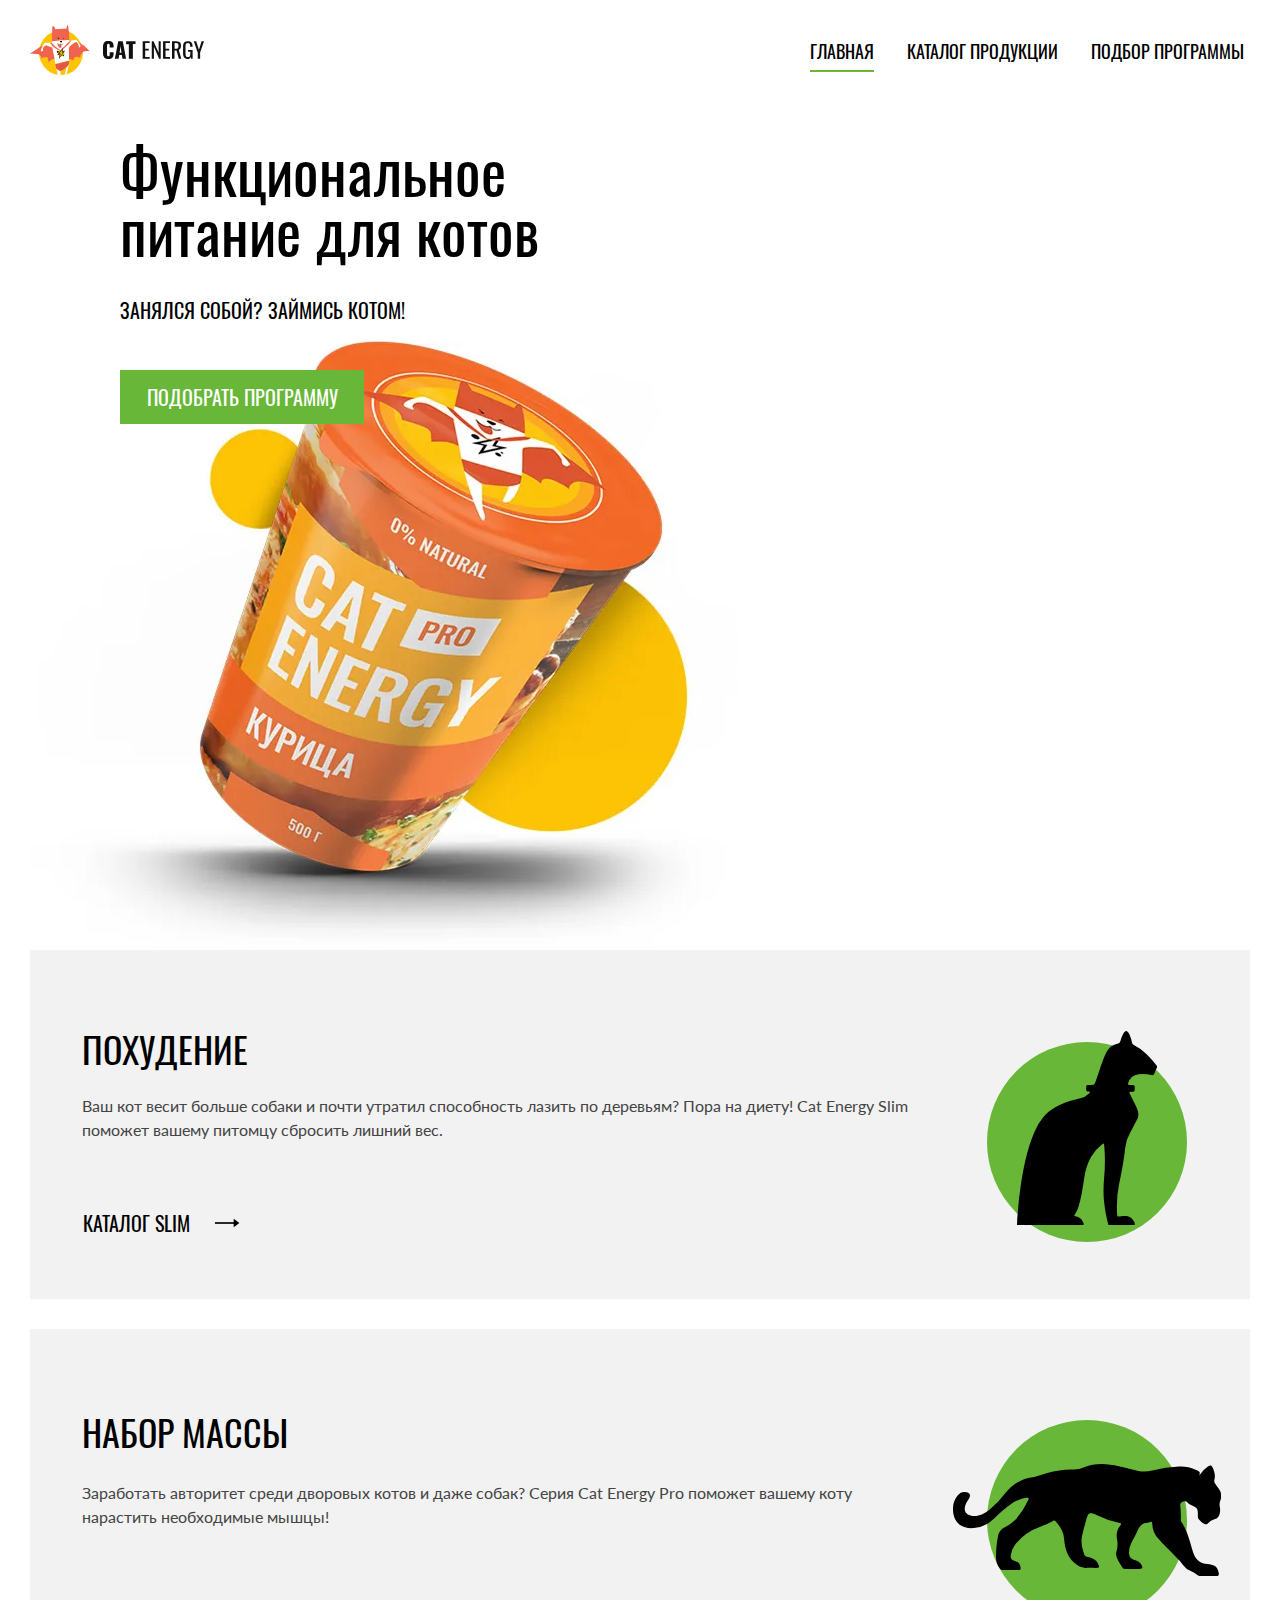
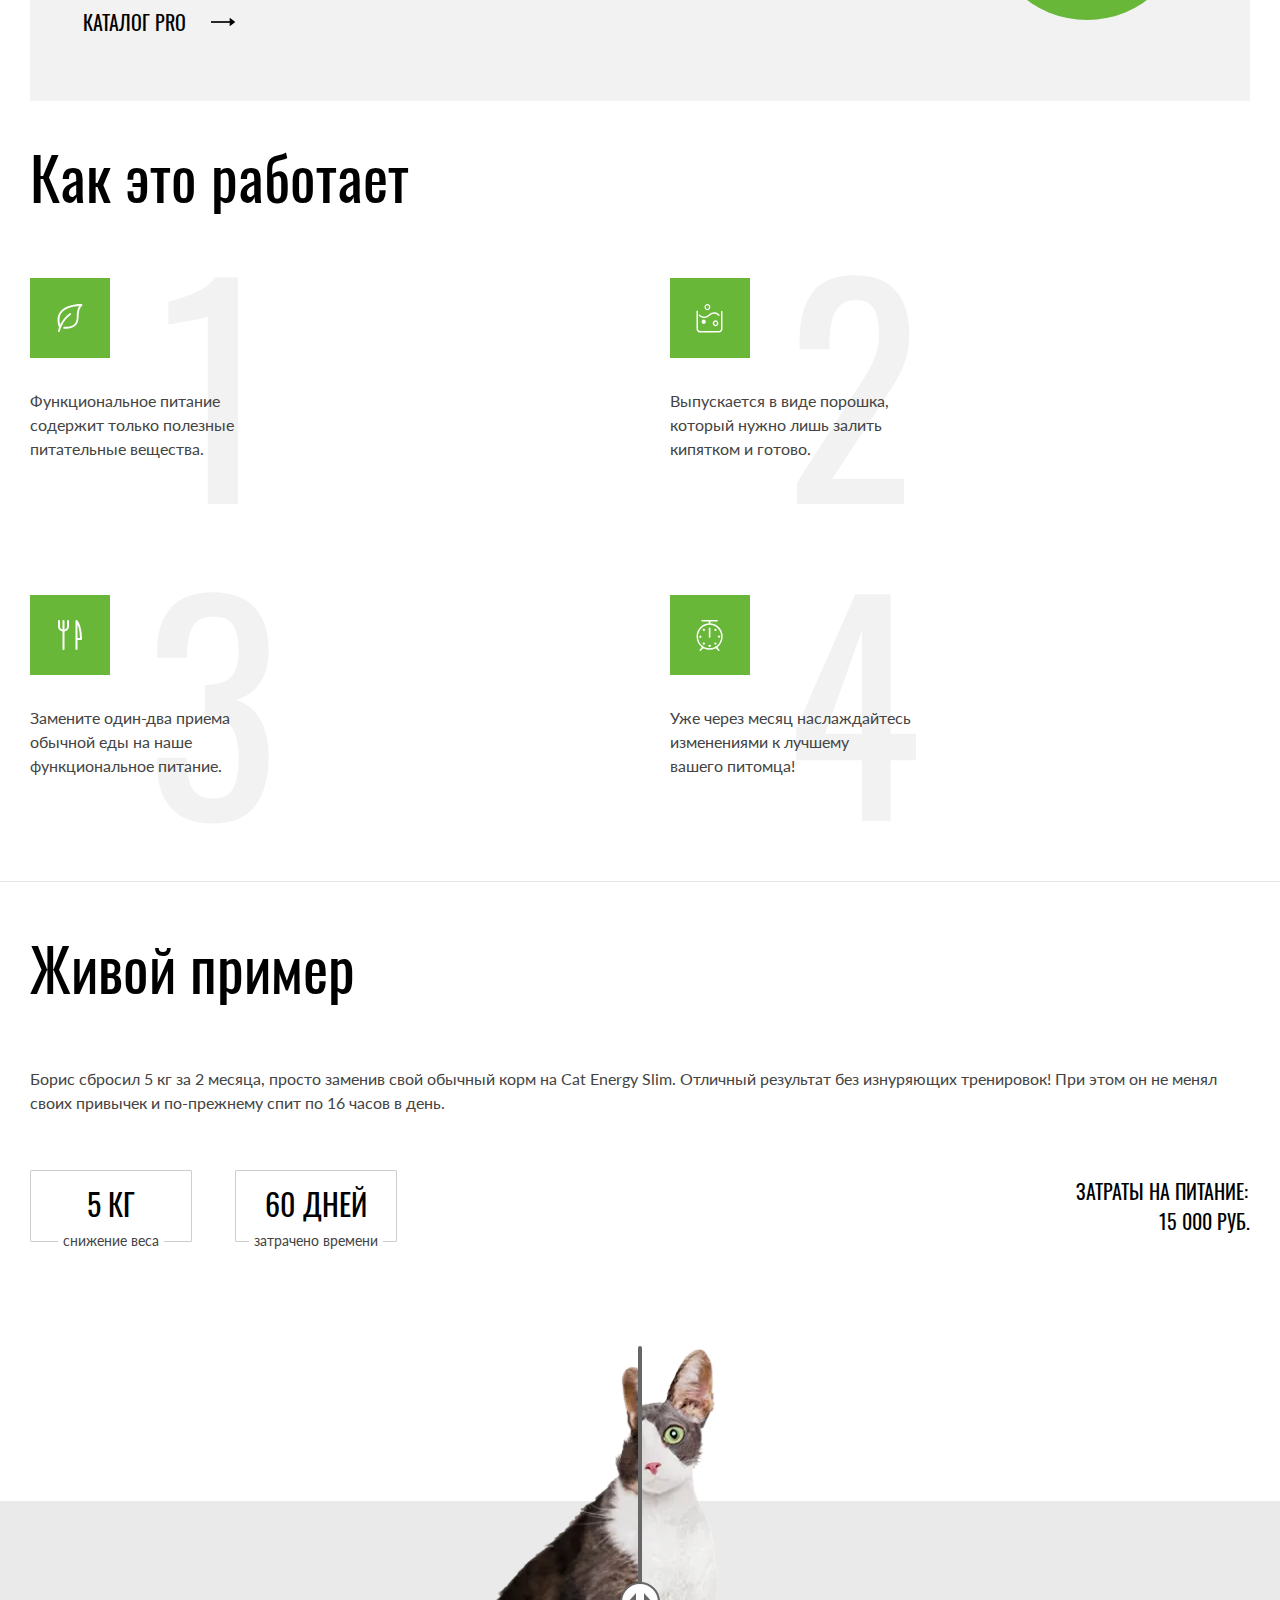
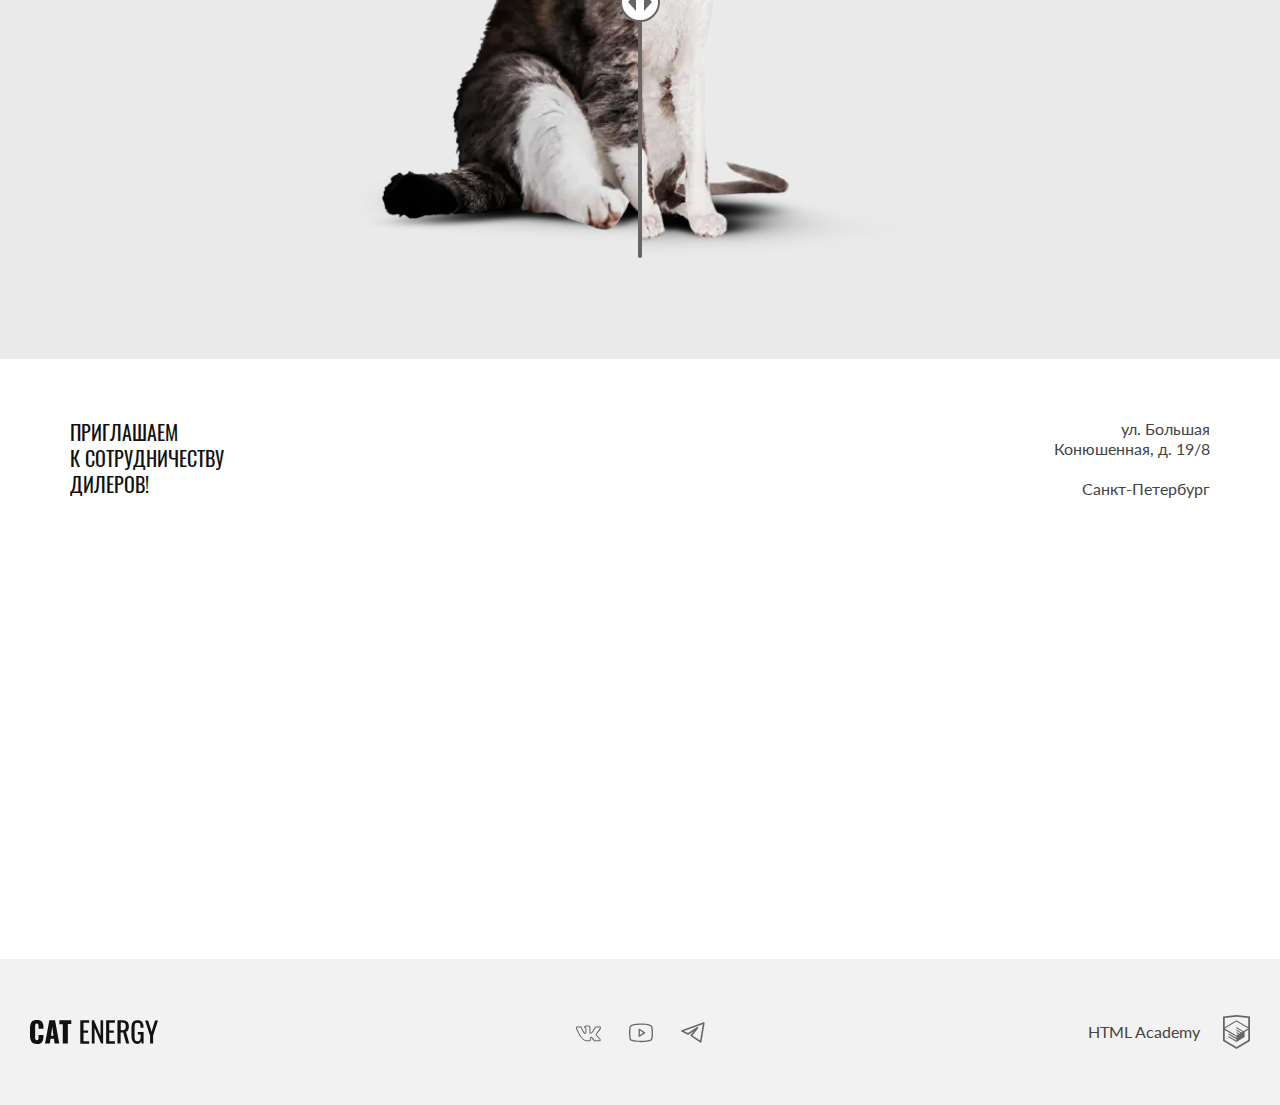
==== commit 6755b665: "Deploying to gh-pages from @ BogzaLubov/2422439-cat-energy-31@4b0ba8c3c7018a2810a8a9a104e0798de9d8c3" ====
--- a/index.html
+++ b/index.html
@@ -1 +1 @@
-<!DOCTYPE html><html class="page" lang="ru"><head><meta charset="UTF-8"><title>Кэт энерджи</title><meta name="viewport" content="width=device-width,initial-scale=1"><link rel="stylesheet" href="styles/styles.css"><link rel="icon" href="favicon.ico"><!-- 32×32 --><link rel="icon" href="favicons/icon.svg" type="image/svg+xml"><link rel="apple-touch-icon" href="favicons/180.png"><!-- 180×180 --><link rel="manifest" href="manifest.webmanifest"><script src="scripts/index.js" defer="defer"></script></head><body class="page__body"><header class="header"><div class="header__wrapper container"><a class="header__logo logo" href="index.html"><picture><source media="(min-width: 1440px)" width="70" height="59" srcset="images/logo-image-desktop.svg" type="image/svg+xml"><source media="(min-width: 768px)" width="60" height="50" srcset="images/logo-image-tablet.svg" type="image/svg+xml"><img class="logo__image" src="images/logo-image-mobile.svg" width="33" height="38" alt="Логотип Кэт энерджи"></picture><img class="logo__text" src="images/logo-header.svg" width="101" height="18" alt="Кэт энерджи"></a><nav class="header__navigation navigation navigation--opened navigation--nojs"><button class="navigation__toggle" type="button"><span class="visually-hidden">Открыть меню</span></button><ul class="navigation__list navigation__list--open"><li class="navigation__item"><a class="navigation__link navigation__link--current" href="#">Главная</a></li><li class="navigation__item"><a class="navigation__link" href="catalog.html">Каталог продукции</a></li><li class="navigation__item"><a class="navigation__link" href="#">Подбор программы</a></li></ul></nav></div></header><main class="main-container"><section class="hero"><div class="container"><div class="hero__wrapper"><h1 class="hero__title title-h1">Функциональное<br>питание для котов</h1><p class="hero__subtitle">Занялся собой? Займись котом!</p><a class="hero__button button button--primary" href="#">Подобрать программу</a><picture><source media="(min-width: 1440px)" width="552" height="499" srcset="images/hero-desktop@1x.webp, images/hero-desktop@2x.webp 2x" type="image/webp"><source media="(min-width: 768px)" width="709" height="609" srcset="images/hero-tablet@1x.webp, images/hero-tablet@2x.webp 2x" type="image/webp"><source width="280" height="270" srcset="images/hero-mobile@1x.webp, images/hero-mobile@2x.webp 2x" type="image/webp"><source media="(min-width: 1440px)" width="552" height="499" srcset="images/hero-desktop@1x.png, images/hero-desktop@2x.png 2x" type="image/png"><source media="(min-width: 768px)" width="709" height="609" srcset="images/hero-tablet@1x.png, images/hero-tablet@2x.png 2x" type="image/png"><img class="hero__image" src="images/hero-mobile@1x.png" srcset="images/hero-mobile@2x.png 2x" width="280" height="270" alt="Банка с питанием для котов Cat energy"></picture></div></div></section><section class="programs container"><h2 class="visually-hidden">Наши предложения</h2><div class="programs__card programs__card--slim"><h3 class="programs__card-title title-h2">Похудение</h3><p class="programs__card-description">Ваш кот весит больше собаки и почти утратил способность лазить по деревьям? Пора на диету! Cat Energy Slim поможет вашему питомцу сбросить лишний вес.</p><a class="programs__card-link" href="catalog.html">Каталог slim</a></div><div class="programs__card programs__card--fat"><h3 class="programs__card-title title-h2">Набор массы</h3><p class="programs__card-description">Заработать авторитет среди дворовых котов и даже собак? Серия Cat Energy Pro поможет вашему коту нарастить необходимые мышцы!</p><a class="programs__card-link" href="catalog.html">Каталог pro</a></div></section><section class="specials"><div class="specials__wrapper container"><h2 class="specials__title title-h1">Как это работает</h2><ul class="specials__list"><li class="specials__item specials__item--healthy"><p class="specials__item-description">Функциональное питание содержит только полезные питательные вещества.</p></li><li class="specials__item specials__item--easy"><p class="specials__item-description">Выпускается в виде порошка, который нужно лишь залить кипятком и готово.</p></li><li class="specials__item specials__item--replace"><p class="specials__item-description">Замените один-два приема обычной еды на наше функциональное питание.</p></li><li class="specials__item specials__item--result"><p class="specials__item-description">Уже через месяц наслаждайтесь изменениями к лучшему<br>вашего питомца!</p></li></ul></div></section><section class="example"><div class="example__wrapper container"><div class="example__content"><h2 class="example__title title-h1">Живой пример</h2><p class="example__text">Борис сбросил 5 кг за 2 месяца, просто заменив свой обычный корм на Cat Energy Slim. Отличный результат без изнуряющих тренировок! При этом он не менял своих привычек и по-прежнему спит по 16 часов в день.</p><ul class="example__list"><li class="example__item"><p class="example__item-value">5 кг</p><p class="example__item-text">снижение веса</p></li><li class="example__item"><p class="example__item-value">60 дней</p><p class="example__item-text">затрачено времени</p></li></ul><p class="example__cost">Затраты на питание: <span>15 000 РУБ.</span></p><div class="example__picture slider" style="--curtain-place: 0.5;"><picture><source media="(min-width: 768px)" width="560" height="512" srcset="images/fat-cat-tablet@1x.webp, images/fat-cat-tablet@2x.webp 2x" type="image/webp"><source width="280" height="256" srcset="images/fat-cat-mobile@1x.webp, images/fat-cat-mobile@2x.webp 2x" type="image/webp"><source media="(min-width: 768px)" width="560" height="512" srcset="images/fat-cat-tablet@1x.png, images/fat-cat-tablet@2x.png 2x" type="image/png"><img class="example__picture-image slider__image slider__image--state-before" src="images/fat-cat-mobile@1x.png" srcset="images/fat-cat-mobile@2x.png 2x" width="280" height="256" alt="Толстый кот сидит"></picture><picture><source media="(min-width: 768px)" width="560" height="512" srcset="images/slim-cat-tablet@1x.webp, images/slim-cat-tablet@2x.webp 2x" type="image/webp"><source width="280" height="256" srcset="images/slim-cat-mobile@1x.webp, images/slim-cat-mobile@2x.webp 2x" type="image/webp"><source media="(min-width: 768px)" width="560" height="512" srcset="images/slim-cat-tablet@1x.png, images/slim-cat-tablet@2x.png 2x" type="image/png"><img class="example__picture-image slider__image slider__image--state-after" src="images/slim-cat-mobile@1x.png" srcset="images/slim-cat-mobile@2x.png 2x" width="280" height="256" alt="Худой кот сидит"></picture><button class="example__picture-toggle" type="button" aria-label="Передвижение слайдера"></button></div></div></div></section><section class="contacts"><div class="contacts__wrapper container"><div class="contacts__content"><h2 class="visually-hidden">Контакты</h2><p class="contacts__text">Приглашаем<br>к сотрудничеству дилеров!</p><address class="contacts__address">ул. Большая Конюшенная, д. 19/8 <span class="contacts__address-style">Санкт-Петербург</span></address></div></div><noscript><picture><source media="(min-width: 1440px)" width="1440" height="400" srcset="images/map-desktop@1x.webp, images/map-desktop@2x.webp 2x" type="image/webp"><source media="(min-width: 768px)" width="768" height="400" srcset="images/map-tablet@1x.webp, images/map-tablet@2x.webp 2x" type="image/webp"><source width="320" height="362" srcset="images/map-mobile@1x.webp, images/map-mobile@2x.webp 2x" type="image/webp"><source media="(min-width: 1440px)" width="1440" height="400" srcset="images/map-desktop@1x.png, images/map-desktop@2x.png 2x" type="image/png"><source media="(min-width: 768px)" width="768" height="400" srcset="images/map-tablet@1x.png, images/map-tablet@2x.png 2x" type="image/png"><img class="contacts__map" src="images/map-mobile@1x.png" srcset="images/map-mobile@2x.png 2x" width="320" height="362" alt="Карта места расположения"></picture></noscript><div class="contacts__map-iframe"><iframe src="https://www.google.com/maps/embed?pb=!1m14!1m8!1m3!1d1996.7929883483553!2d30.3172265!3d59.9687573!3m2!1i1024!2i768!4f13.1!3m3!1m2!1s0x4696310fca5afc31%3A0x5f2ac55f567b2400!2sHTML%20Academy!5e0!3m2!1sru!2sus!4v1716360650734!5m2!1sru!2sus" width="320" height="362" style="border:0;" allowfullscreen="" loading="lazy" referrerpolicy="no-referrer-when-downgrade"></iframe></div></section></main><footer class="footer"><div class="footer__wrapper container"><a class="footer__logo" href="index.html"><img src="images/logo-footer.svg" width="128" height="24" alt="Кэт энерджи"></a><div class="footer__socials socials"><ul class="socials__list"><li class="socials__item"><a class="socials__link socials__link--vkontakte" href="https://vk.com/htmlacademy" target="_blank" rel="noreferrer noopener"><span class="visually-hidden">Мы в Вконтакте</span></a></li><li class="socials__item"><a class="socials__link socials__link--youtube" href="https://www.youtube.com/user/htmlacademyru" target="_blank" rel="noreferrer noopener"><span class="visually-hidden">Мы в Ютубе</span></a></li><li class="socials__item"><a class="socials__link socials__link--telegram" href="https://t.me/htmlacademy" target="_blank" rel="noreferrer noopener"><span class="visually-hidden">Мы в Телеграме</span></a></li></ul></div><a class="footer__developer developer" href="https://htmlacademy.ru/intensive/adaptive" target="_blank" rel="noreferrer noopener"><span class="developer__text">HTML Academy</span> <span class="visually-hidden">Логотип html academy</span></a></div></footer><script src="scripts/script.js"></script></body></html>+<!DOCTYPE html><html class="page" lang="ru"><head><meta charset="UTF-8"><title>Кэт энерджи</title><meta name="viewport" content="width=device-width,initial-scale=1"><link rel="stylesheet" href="styles/styles.css"><link rel="icon" href="favicon.ico"><!-- 32×32 --><link rel="icon" href="favicons/icon.svg" type="image/svg+xml"><link rel="apple-touch-icon" href="favicons/180.png"><!-- 180×180 --><link rel="manifest" href="manifest.webmanifest"><link rel="preload" href="fonts/lato/Lato-Regular.woff2" type="font/woff2" as="font" crossorigin="anonymous"><link rel="preload" href="fonts/oswald/oswaldregular.woff2" type="font/woff2" as="font" crossorigin="anonymous"><script src="scripts/index.js" defer="defer"></script></head><body class="page__body"><header class="header" data-test="header"><div class="header__wrapper container"><a class="header__logo logo" href="index.html"><picture><source media="(min-width: 1440px)" width="70" height="59" srcset="images/logo-image-desktop.svg" type="image/svg+xml"><source media="(min-width: 768px)" width="60" height="50" srcset="images/logo-image-tablet.svg" type="image/svg+xml"><img class="logo__image" src="images/logo-image-mobile.svg" width="33" height="38" alt="Логотип Кэт энерджи"></picture><img class="logo__text" src="images/logo-header.svg" width="101" height="18" alt="Кэт энерджи"></a><nav class="header__navigation navigation navigation--opened navigation--nojs"><button class="navigation__toggle" type="button"><span class="visually-hidden">Открыть меню</span></button><ul class="navigation__list"><li class="navigation__item"><a class="navigation__link navigation__link--current" href="#">Главная</a></li><li class="navigation__item"><a class="navigation__link" href="catalog.html">Каталог продукции</a></li><li class="navigation__item"><a class="navigation__link" href="#">Подбор программы</a></li></ul></nav></div></header><main class="main-container"><section class="hero" data-test="hero"><div class="container"><div class="hero__wrapper"><h1 class="hero__title title-h1">Функциональное<br>питание для котов</h1><p class="hero__subtitle">Занялся собой? Займись котом!</p><a class="hero__button button button--primary" href="#">Подобрать программу</a><picture><source media="(min-width: 1440px)" width="552" height="499" srcset="images/hero-desktop@1x.webp, images/hero-desktop@2x.webp 2x" type="image/webp"><source media="(min-width: 768px)" width="709" height="609" srcset="images/hero-tablet@1x.webp, images/hero-tablet@2x.webp 2x" type="image/webp"><source width="280" height="270" srcset="images/hero-mobile@1x.webp, images/hero-mobile@2x.webp 2x" type="image/webp"><source media="(min-width: 1440px)" width="552" height="499" srcset="images/hero-desktop@1x.png, images/hero-desktop@2x.png 2x" type="image/png"><source media="(min-width: 768px)" width="709" height="609" srcset="images/hero-tablet@1x.png, images/hero-tablet@2x.png 2x" type="image/png"><img class="hero__image" src="images/hero-mobile@1x.png" srcset="images/hero-mobile@2x.png 2x" width="280" height="270" alt="Банка с питанием для котов Cat energy"></picture></div></div></section><section class="programs container" data-test="programs"><h2 class="visually-hidden">Наши предложения</h2><div class="programs__card programs__card--slim"><h3 class="programs__card-title title-h2">Похудение</h3><p class="programs__card-description">Ваш кот весит больше собаки и почти утратил способность лазить по деревьям? Пора на диету! Cat Energy Slim поможет вашему питомцу сбросить лишний вес.</p><a class="programs__card-link" href="catalog.html">Каталог slim</a></div><div class="programs__card programs__card--fat"><h3 class="programs__card-title title-h2">Набор массы</h3><p class="programs__card-description">Заработать авторитет среди дворовых котов и даже собак? Серия Cat Energy Pro поможет вашему коту нарастить необходимые мышцы!</p><a class="programs__card-link" href="catalog.html">Каталог pro</a></div></section><section class="specials" data-test="features"><div class="specials__wrapper container"><h2 class="specials__title title-h1">Как это работает</h2><ul class="specials__list"><li class="specials__item specials__item--healthy"><p class="specials__item-description">Функциональное питание содержит только полезные питательные вещества.</p></li><li class="specials__item specials__item--easy"><p class="specials__item-description">Выпускается в виде порошка, который нужно лишь залить кипятком и готово.</p></li><li class="specials__item specials__item--replace"><p class="specials__item-description">Замените один-два приема обычной еды на наше функциональное питание.</p></li><li class="specials__item specials__item--result"><p class="specials__item-description">Уже через месяц наслаждайтесь изменениями к лучшему<br>вашего питомца!</p></li></ul></div></section><section class="example" data-test="proof"><div class="example__wrapper container"><div class="example__content"><h2 class="example__title title-h1">Живой пример</h2><p class="example__text">Борис сбросил 5 кг за 2 месяца, просто заменив свой обычный корм на Cat Energy Slim. Отличный результат без изнуряющих тренировок! При этом он не менял своих привычек и по-прежнему спит по 16 часов в день.</p><ul class="example__list"><li class="example__item"><p class="example__item-value">5 кг</p><p class="example__item-text">снижение веса</p></li><li class="example__item"><p class="example__item-value">60 дней</p><p class="example__item-text">затрачено времени</p></li></ul><p class="example__cost">Затраты на питание: <span>15 000 РУБ.</span></p><div class="example__picture slider" style="--curtain-place: 0.5;"><picture><source media="(min-width: 768px)" width="560" height="512" srcset="images/fat-cat-tablet@1x.webp, images/fat-cat-tablet@2x.webp 2x" type="image/webp"><source width="280" height="256" srcset="images/fat-cat-mobile@1x.webp, images/fat-cat-mobile@2x.webp 2x" type="image/webp"><source media="(min-width: 768px)" width="560" height="512" srcset="images/fat-cat-tablet@1x.png, images/fat-cat-tablet@2x.png 2x" type="image/png"><img class="example__picture-image slider__image slider__image--state-before" src="images/fat-cat-mobile@1x.png" srcset="images/fat-cat-mobile@2x.png 2x" width="280" height="256" alt="Толстый кот сидит"></picture><picture><source media="(min-width: 768px)" width="560" height="512" srcset="images/slim-cat-tablet@1x.webp, images/slim-cat-tablet@2x.webp 2x" type="image/webp"><source width="280" height="256" srcset="images/slim-cat-mobile@1x.webp, images/slim-cat-mobile@2x.webp 2x" type="image/webp"><source media="(min-width: 768px)" width="560" height="512" srcset="images/slim-cat-tablet@1x.png, images/slim-cat-tablet@2x.png 2x" type="image/png"><img class="example__picture-image slider__image slider__image--state-after" src="images/slim-cat-mobile@1x.png" srcset="images/slim-cat-mobile@2x.png 2x" width="280" height="256" alt="Худой кот сидит"></picture><button class="example__picture-toggle" type="button" aria-label="Передвижение слайдера"></button></div></div></div></section><section class="contacts" data-test="contacts"><div class="contacts__wrapper container"><div class="contacts__content"><h2 class="visually-hidden">Контакты</h2><p class="contacts__text">Приглашаем<br>к сотрудничеству дилеров!</p><address class="contacts__address">ул. Большая Конюшенная, д. 19/8 <span class="contacts__address-style">Санкт-Петербург</span></address></div></div><noscript><picture><source media="(min-width: 1440px)" width="1440" height="400" srcset="images/map-desktop@1x.webp, images/map-desktop@2x.webp 2x" type="image/webp"><source media="(min-width: 768px)" width="768" height="400" srcset="images/map-tablet@1x.webp, images/map-tablet@2x.webp 2x" type="image/webp"><source width="320" height="362" srcset="images/map-mobile@1x.webp, images/map-mobile@2x.webp 2x" type="image/webp"><source media="(min-width: 1440px)" width="1440" height="400" srcset="images/map-desktop@1x.png, images/map-desktop@2x.png 2x" type="image/png"><source media="(min-width: 768px)" width="768" height="400" srcset="images/map-tablet@1x.png, images/map-tablet@2x.png 2x" type="image/png"><img class="contacts__map" src="images/map-mobile@1x.png" srcset="images/map-mobile@2x.png 2x" width="320" height="362" alt="Карта места расположения"></picture></noscript><div class="contacts__map-iframe"><iframe src="https://www.google.com/maps/embed?pb=!1m14!1m8!1m3!1d1996.7929883483553!2d30.3172265!3d59.9687573!3m2!1i1024!2i768!4f13.1!3m3!1m2!1s0x4696310fca5afc31%3A0x5f2ac55f567b2400!2sHTML%20Academy!5e0!3m2!1sru!2sus!4v1716360650734!5m2!1sru!2sus" width="320" height="362" style="border:0;" allowfullscreen="" title="Офис компании по адресу набережная реки Карповки, 5, литера П, Санкт-Петербург" loading="lazy" referrerpolicy="no-referrer-when-downgrade"></iframe></div></section></main><footer class="footer" data-test="footer"><div class="footer__wrapper container"><a class="footer__logo" href="index.html"><img src="images/logo-footer.svg" width="128" height="24" alt="Кэт энерджи"></a><div class="footer__socials socials"><ul class="socials__list"><li class="socials__item"><a class="socials__link socials__link--vkontakte" href="https://vk.com/htmlacademy" target="_blank" rel="noreferrer noopener"><span class="visually-hidden">Мы в Вконтакте</span></a></li><li class="socials__item"><a class="socials__link socials__link--youtube" href="https://www.youtube.com/user/htmlacademyru" target="_blank" rel="noreferrer noopener"><span class="visually-hidden">Мы в Ютубе</span></a></li><li class="socials__item"><a class="socials__link socials__link--telegram" href="https://t.me/htmlacademy" target="_blank" rel="noreferrer noopener"><span class="visually-hidden">Мы в Телеграме</span></a></li></ul></div><a class="footer__developer developer" href="https://htmlacademy.ru/intensive/adaptive" target="_blank" rel="noreferrer noopener"><span class="developer__text">HTML Academy</span> <span class="visually-hidden">Логотип html academy</span></a></div></footer></body></html>--- a/styles/styles.css
+++ b/styles/styles.css
@@ -1 +1 @@
-@font-face{font-family:Lato;font-weight:400;font-style:normal;font-display:swap;src:url(../fonts/lato/Lato-Regular.woff2)format("woff2")}@font-face{font-family:Oswald;font-weight:400;font-style:normal;font-display:swap;src:url(../fonts/oswald/oswaldregular.woff2)format("woff2")}*,:before,:after{box-sizing:border-box}html{height:100%}body{color:#444;background-color:#fff;height:100%;margin:0;font-family:Lato,Arial,sans-serif;font-size:14px;font-style:normal;font-weight:400;line-height:18px}@media (width>=768px){body{font-size:16px;line-height:24px}}img{object-fit:contain;max-width:100%;height:auto}picture,source{display:contents}.visually-hidden{clip:rect(0 0 0 0);border:0;width:1px;height:1px;margin:-1px;padding:0;position:absolute;overflow:hidden}.button{text-align:center;text-transform:uppercase;cursor:pointer;border:none;padding:10px 15px;font-family:Oswald,Arial,sans-serif;font-size:16px;font-style:normal;font-weight:400;line-height:20px;text-decoration:none;display:block}.button--primary{color:#fff;background-color:#68b738}.button--primary:hover{background-color:#5eaa2f}.button--primary:active{color:#ffffff4d}.button--secondary{color:#444;background-color:#f2f2f2}.button--secondary:hover,.button--secondary:active{background-color:#ebebeb}.container{width:100%;margin:0 auto;padding:0 20px}@media (width>=768px){.container{padding:0 30px}}@media (width>=1440px){.container{max-width:1280px}}@media (width<=767px){.header{border-bottom:1px solid #e6e6e6;align-items:center;min-height:65px;display:flex;position:relative}}.header__wrapper{flex-wrap:wrap;justify-content:space-between;align-items:center;display:flex}@media (width>=768px){.header__wrapper{padding-top:25px}}@media (width>=1440px){.header__wrapper{padding-top:55px}}.navigation--closed .navigation__toggle{background:0 0;border:none;width:24px;height:24px;margin-right:10px}.navigation--closed .navigation__toggle:before{content:"";background-color:#000;width:24px;height:24px;margin-left:3px;display:block;-webkit-mask-image:url(../icons/stack.svg#burger-icon);mask-image:url(../icons/stack.svg#burger-icon);-webkit-mask-position:50%;mask-position:50%;-webkit-mask-size:contain;mask-size:contain;-webkit-mask-repeat:no-repeat;mask-repeat:no-repeat}.navigation--closed .navigation__toggle:hover:before{opacity:.6}.navigation--closed .navigation__toggle:active:before{opacity:.3}@media (width<=767px){.navigation--closed .navigation__toggle .navigation--closed .navigation__item{display:none}}@media (width>=768px){.navigation--closed .navigation__toggle{display:none}}.navigation--opened .navigation__toggle{background:0 0;border:none;width:24px;height:24px;margin-left:10px}.navigation--opened .navigation__toggle:before{content:"";background-color:#000;width:18px;height:18px;display:block;-webkit-mask-image:url(../icons/stack.svg#close-icon);mask-image:url(../icons/stack.svg#close-icon);-webkit-mask-position:50%;mask-position:50%;-webkit-mask-size:contain;mask-size:contain;-webkit-mask-repeat:no-repeat;mask-repeat:no-repeat}.navigation--opened .navigation__toggle:hover:before{opacity:.6}.navigation--opened .navigation__toggle:active:before{opacity:.3}@media (width>=768px){.navigation--opened .navigation__toggle{display:none}}@media (width<=767px){.navigation--nojs .navigation__toggle{display:none}.navigation--nojs .navigation__list{text-align:center;z-index:3;background-color:#fff;width:100vw;display:block;top:100%;left:0}}.navigation__list{text-transform:uppercase;margin:0;padding:0;font-family:Oswald,Arial,sans-serif;font-size:20px;font-style:normal;font-weight:400;line-height:20px;list-style:none}@media (width>=768px){.navigation__list{flex-flow:wrap;justify-content:end;gap:33px;min-width:440px;padding:10px 6px 8px;font-family:Oswald,Arial,sans-serif;font-size:18px;font-style:normal;font-weight:400;line-height:24px;display:flex}}@media (width>=1440px){.navigation__list{max-width:600px;padding:10px 2px 8px;font-family:Oswald,Arial,sans-serif;font-size:20px;font-style:normal;font-weight:400;line-height:30px}}@media (width<=767px){.navigation__list--open{text-align:center;z-index:3;background-color:#fff;width:100vw;display:block;position:absolute;top:100%;left:0}.navigation__list:not(.navigation__list--open){display:none}}.navigation__link{color:#000;text-decoration:none;display:block;position:relative}.navigation__link:hover{opacity:.6}.navigation__link:active{opacity:.3}@media (width>=1440px){.navigation__link{color:#fff}}@media (width<=767px){.navigation__link{padding:24px 0 21px}.navigation__item{border-top:1px solid #e6e6e6}.navigation__item:last-child{border-bottom:2px solid #e6e6e6}}@media (width>=768px){.navigation__link--color{color:#000}.navigation__link--current:after,.navigation__link--current-accent:after{content:"";background-color:#68b738;height:2px;position:absolute;bottom:-10px;left:0;right:0}}@media (width>=1440px){.navigation__link--current:after,.navigation__link--current-accent:after{bottom:-8px}.navigation__link--current:after{background-color:#fff}}.footer{text-align:center;background-color:#f2f2f2;padding:20px 0}@media (width>=768px){.footer{padding:56px 0}}@media (width>=1440px){.footer{padding:67px}}@media (width>=768px){.footer__wrapper{grid-template-columns:repeat(3,1fr);display:grid}}.footer__logo{border-bottom:1px solid #d9d9d9;justify-content:center;padding:20px 0;display:flex}.footer__logo:hover{opacity:.8}.footer__logo:active{opacity:.6}@media (width>=768px){.footer__logo{border:none;justify-content:start;padding:0}}.logo{cursor:pointer;flex-wrap:wrap;align-items:center;text-decoration:none;display:flex}.logo:hover{opacity:.8}.logo:active{opacity:.6}@media (width<=767px){.logo{flex-grow:1;justify-content:space-between}}@media (width>=768px){.logo__text{min-width:101px;height:auto;margin-left:13px}}@media (width>=1440px){.logo__text{min-width:118px;margin-left:14px}}@media (width<=767px){.logo__text{margin:0 auto}}.title-h1{color:#000;font-family:Oswald,Arial,sans-serif;font-size:36px;font-style:normal;font-weight:400;line-height:36px}@media (width>=768px){.title-h1{font-size:60px;line-height:60px}}.title-h2{color:#000;text-transform:uppercase;margin:0;font-family:Oswald,Arial,sans-serif;font-size:24px;font-style:normal;font-weight:400;line-height:37px}@media (width>=768px){.title-h2{font-size:36px;line-height:36px}}.title-h3{color:#000;text-transform:uppercase;font-family:Oswald,Arial,sans-serif;font-size:24px;font-style:normal;font-weight:400;line-height:37px}.title-h4{color:#222;text-transform:uppercase;font-family:Oswald,Arial,sans-serif;font-size:16px;font-style:normal;font-weight:400;line-height:20px}@media (width>=768px){.title-h4{font-size:20px;line-height:24px}}.main-container{flex-grow:1}.page__body{flex-direction:column;display:flex}@media (width>=768px){.catalog{padding-top:65px;padding-bottom:74px}}@media (width>=1440px){.catalog{padding-top:74px;padding-bottom:72px}}@media (width<=767px){.catalog{padding:0}}.catalog__title{margin:0}@media (width<=767px){.catalog__title{padding:28px 20px 40px}}@media (width>=768px){.catalog__title{margin-bottom:84px}}.catalog__list{margin:0;padding:0;list-style-type:none}@media (width>=768px){.catalog__list{grid-template-columns:repeat(auto-fill,minmax(324px,1fr));gap:60px;display:grid}}@media (width>=1440px){.catalog__list{grid-template-columns:repeat(4,1fr);gap:63px 80px;display:grid}.contacts{position:relative}}.contacts--color{background-color:#f2f2f2}.contacts__content{justify-content:space-between;padding:26px 0;display:flex}@media (width>=768px){.contacts__content{padding:60px 40px}}@media (width>=1440px){.contacts__content{content:"";z-index:1;justify-content:initial;background-color:#fff;gap:85px;min-width:565px;padding:61px 75px 60px 80px;display:flex;position:absolute;top:calc(25% - 5px)}}.contacts__text{color:#111;text-transform:uppercase;max-width:140px;margin:0;font-family:Oswald,Arial,sans-serif;font-size:16px;font-style:normal;font-weight:400;line-height:20px}@media (width>=768px){.contacts__text{max-width:165px;font-size:20px;line-height:26px}}.contacts__address{max-width:140px;font-style:normal;line-height:20px;text-decoration:none}@media (width>=768px){.contacts__address{text-align:end;flex-direction:column;gap:20px;max-width:160px;display:flex}}@media (width>=1440px){.contacts__address{text-align:start;gap:18px}}.contacts__map{object-fit:cover;width:100%;display:block}.contacts__map-iframe{border:0;width:100%;height:100%}@media (width>=768px){.contacts__map-iframe{height:400px}}@media (width<=767px){.contacts__map-iframe{height:362px}}iframe{border:0;width:100%;height:100%}.developer{text-decoration:none}.developer__text{color:#444;justify-content:space-between;align-items:center;padding:18px 0;font-size:16px;line-height:20px;display:flex}.developer__text:after{content:"";background-color:#666;width:27px;height:34px;-webkit-mask-image:url(../icons/stack.svg#developer-logo);mask-image:url(../icons/stack.svg#developer-logo);-webkit-mask-position:50%;mask-position:50%;-webkit-mask-repeat:no-repeat;mask-repeat:no-repeat}.developer__text:hover:after{background-color:#68b738}.developer__text:active{color:#4444444d}.developer__text:active:after{background-color:#68b7384d}@media (width>=768px){.developer__text{justify-content:end;gap:23px;padding:0}}.example{background-color:#eaeaea}@media (width>=768px){.example{background-color:#fff;background-image:linear-gradient(#fff0 0 619px,#eaeaea 619px 100%)}}@media (width>=1440px){.example{background-color:#fff;background-image:linear-gradient(#fff0 0 136px,#f2f2f2 136px 100%)}}.example__content{padding-top:25px;padding-bottom:40px}@media (width>=768px){.example__content{grid-template-columns:2fr 1fr;padding-top:55px;padding-bottom:101px;display:grid}}@media (width>=1440px){.example__content{grid-template-columns:repeat(2,1fr);column-gap:215px;padding-top:0;padding-bottom:75px;display:grid}}.example__title{margin:0 0 40px;line-height:40px}@media (width>=768px){.example__title{grid-column:1/-1;margin:0 0 70px}}@media (width>=1440px){.example__title{grid-column:1/2;margin:10px 0 156px}}.example__text{margin:0 0 20px}@media (width>=768px){.example__text{grid-column:1/-1;margin:0 0 55px}}@media (width>=1440px){.example__text{grid-column:1/2;margin:0 0 69px}}.example__list{justify-content:center;gap:32px;margin:0 0 34px;padding:0;list-style-type:none;display:flex}@media (width>=768px){.example__list{justify-content:start;gap:43px;margin:0 0 104px}}@media (width>=1440px){.example__list{grid-column:1/2;margin:0 0 60px}}.example__item{border:1px solid #cdcdcd;border-radius:1px;flex-direction:column;width:124px;height:56px;display:flex}@media (width>=768px){.example__item{width:162px;height:72px}}.example__item-value{color:#000;text-transform:uppercase;align-self:center;margin:13px auto 9px;font-family:Oswald,Arial,sans-serif;font-size:24px;font-style:normal;font-weight:400;line-height:24px}@media (width>=768px){.example__item-value{margin:14px auto 7px;font-size:30px;line-height:37px}}.example__item-text{text-align:center;background-color:#eaeaea;align-self:center;margin:0;font-size:12px;line-height:12px}@media (width>=768px){.example__item-text{background-color:#fff;margin-top:5px;padding:0 5px;font-size:14px;line-height:14px}}@media (width>=1440px){.example__item-text{background-color:#f2f2f2}}@media (width<=767px){.example__item-text{width:77px;height:24px}}.example__cost{color:#000;text-align:center;text-transform:uppercase;margin:0 0 20px;font-family:Oswald,Arial,sans-serif;font-size:14px;font-style:normal;font-weight:400;line-height:20px}@media (width>=768px){.example__cost{text-align:end;flex-direction:column;justify-self:end;gap:10px;max-width:174px;margin:11px 2px 0;font-size:20px;line-height:20px;display:flex}}@media (width>=1440px){.example__cost{flex-direction:row;grid-column:1/2;justify-self:start;gap:66px;max-width:none;margin:0}}.example__cost span{margin-right:-2px}.example__picture{position:relative}@media (width>=768px){.example__picture{grid-column:1/-1;margin:0 auto;display:flex}}@media (width>=1440px){.example__picture{grid-area:1/2/5/3;justify-self:end;margin:0;display:flex}}.example__picture-image{display:block}.example__picture-toggle{cursor:pointer;background-color:#666;border:none;border-radius:2px;width:4px;height:100%;padding:0;display:block;position:absolute;top:50%;left:50%;transform:translate(-50%,-50%)}.example__picture-toggle:hover{background-color:#68b738}.example__picture-toggle:active{opacity:.6;background-color:#68b738}.example__picture-toggle:before{content:"";background-color:#fff;border:2px solid #666;border-radius:50%;width:40px;height:40px;position:absolute;top:50%;left:50%;transform:translate(-50%,-50%)}.example__picture-toggle:hover:before{border-color:#68b738}.example__picture-toggle:active:before{border-color:#68b73899}.example__picture-toggle:after{content:"";background-color:#666;width:24px;height:18px;position:absolute;top:50%;left:50%;transform:translate(-50%,-50%);-webkit-mask-image:url(../icons/stack.svg#slider-icon);mask-image:url(../icons/stack.svg#slider-icon);-webkit-mask-position:50%;mask-position:50%;-webkit-mask-size:contain;mask-size:contain;-webkit-mask-repeat:no-repeat;mask-repeat:no-repeat}.example__picture-toggle:hover:after{background-color:#68b738}.example__picture-toggle:active:after{opacity:.6;background-color:#68b738}@media (width>=1440px){.extra-catalog{grid-template-columns:repeat(4,1fr);column-gap:80px;display:grid}}@media (width<=767px){.extra-catalog{padding-top:25px}}.extra-catalog__title{color:#000;background-color:#fff;width:-moz-fit-content;width:fit-content;margin:0 0 34px;font-family:Oswald,Arial,sans-serif;font-size:24px;font-style:normal;font-weight:400;line-height:24px;position:relative;box-shadow:-40px 0 #fff,40px 0 #fff}@media (width>=768px){.extra-catalog__title{margin:0 0 80px 40px;font-size:32px;line-height:32px}}@media (width>=1440px){.extra-catalog__title{grid-column:1/-1;margin:0 0 78px;font-size:40px;line-height:40px}}.extra-catalog__title:after{content:"";z-index:-1;background:#68b738;width:100vw;height:2px;display:block;position:absolute;top:43%;right:0;box-shadow:100vw 0 #68b738}.extra-catalog__list{margin:0 0 35px;padding:0;list-style-type:none}@media (width>=768px){.extra-catalog__list{margin:0 0 69px}}@media (width>=1440px){.extra-catalog__list{grid-column:1/4;margin:0}.extra-catalog__item{border-top:1px solid #cdcdcd;padding:15px 0 17px}}.extra-product{display:grid}@media (width>=768px){.extra-product{border-top:1px solid #cdcdcd;border-left:1px solid #cdcdcd;border-right:1px solid #cdcdcd;grid-template-columns:50% 35% 15%;padding:26px 37px 28px}}@media (width>=1440px){.extra-product{border-left:none;border-right:none;grid-template-columns:minmax(325px,1fr) 1fr 1fr 1fr;align-items:center;padding:15px 0 16px}}@media (width<=767px){.extra-product{border-top:1px solid #cdcdcd;grid-template-rows:min-content 1fr min-content;grid-template-columns:1fr 1fr;padding:14px 0 18px}}.extra-product:last-child{border-bottom:1px solid #cdcdcd}@media (width<=767px){.extra-product__title{grid-column:1/-1;margin:0 0 13px;line-height:16px}}@media (width>=768px){.extra-product__title{margin:0 0 24px;line-height:20px}}@media (width>=1440px){.extra-product__title{margin:0}}@media (width>=768px){.extra-product__text{text-align:end;margin:2px 0 0;font-size:16px;line-height:20px}}@media (width>=1440px){.extra-product__text{text-align:start;margin-top:3px}}@media (width<=767px){.extra-product__text{text-align:left;margin:0 0 14px;font-size:14px;line-height:14px}}@media (width>=768px){.extra-product__price{text-align:end;margin:1px 3px 0 0;font-size:16px;line-height:20px}}@media (width>=1440px){.extra-product__price{vertical-align:middle;text-align:end;margin:4px 40px 0 0}}@media (width<=767px){.extra-product__price{text-align:end;margin:0 0 14px;font-size:14px;line-height:14px}}.extra-product__button{grid-column:1/-1}@media (width>=1440px){.extra-product__button{grid-column:auto;min-width:244px}}.gift{min-width:280px;padding:58px 0 43px;display:block}@media (width<=767px){.gift{background-image:-webkit-linear-gradient(270deg,#68b738d9,#68b738d9),-webkit-image-set(url(../../images/bg-catalog-cat-mobile@1x.webp) 1x type("image/webp"),url(../../images/bg-catalog-cat-mobile@1x.jpg) 1x type("image/jpeg"));background-image:linear-gradient(270deg,#68b738d9,#68b738d9),image-set("../../images/bg-catalog-cat-mobile@1x.webp" 1x type("image/webp"),"../../images/bg-catalog-cat-mobile@1x.jpg" 1x type("image/jpeg"));background-position:50%;background-repeat:no-repeat;background-size:cover;width:100%}}@media (width<=767px) and (resolution>=2dppx){.gift{background-image:-webkit-linear-gradient(270deg,#68b738d9,#68b738d9),-webkit-image-set(url(../../images/bg-catalog-cat-mobile@2x.webp) 1x type("image/webp"),url(../../images/bg-catalog-cat-mobile@2x.jpg) 1x type("image/jpeg"));background-image:linear-gradient(270deg,#68b738d9,#68b738d9),image-set("../../images/bg-catalog-cat-mobile@2x.webp" 1x type("image/webp"),"../../images/bg-catalog-cat-mobile@2x.jpg" 1x type("image/jpeg"))}}@media (width>=768px){.gift{background-image:-webkit-linear-gradient(270deg,#68b738d9,#68b738d9),-webkit-image-set(url(../../images/bg-catalog-cat-tablet@1x.webp) 1x type("image/webp"),url(../../images/bg-catalog-cat-tablet@1x.jpg) 1x type("image/jpeg"));background-image:linear-gradient(270deg,#68b738d9,#68b738d9),image-set("../../images/bg-catalog-cat-tablet@1x.webp" 1x type("image/webp"),"../../images/bg-catalog-cat-tablet@1x.jpg" 1x type("image/jpeg"));background-position:50%;background-repeat:no-repeat;background-size:cover;justify-content:space-between;width:100%;padding:59px 125px 60px 79px;display:flex}}@media (width>=768px) and (resolution>=2dppx){.gift{background-image:-webkit-linear-gradient(270deg,#68b738d9,#68b738d9),-webkit-image-set(url(../../images/bg-catalog-cat-tablet@2x.webp) 1x type("image/webp"),url(../../images/bg-catalog-cat-tablet@2x.jpg) 1x type("image/jpeg"));background-image:linear-gradient(270deg,#68b738d9,#68b738d9),image-set("../../images/bg-catalog-cat-tablet@2x.webp" 1x type("image/webp"),"../../images/bg-catalog-cat-tablet@2x.jpg" 1x type("image/jpeg"))}}@media (width>=1440px){.gift{background-image:-webkit-linear-gradient(270deg,#68b738d9,#68b738d9),-webkit-image-set(url(../../images/bg-catalog-cat-desktop@1x.webp) 1x type("image/webp"),url(../../images/bg-catalog-cat-desktop@1x.jpg) 1x type("image/jpeg"));background-image:linear-gradient(270deg,#68b738d9,#68b738d9),image-set("../../images/bg-catalog-cat-desktop@1x.webp" 1x type("image/webp"),"../../images/bg-catalog-cat-desktop@1x.jpg" 1x type("image/jpeg"));background-position:50%;background-repeat:no-repeat;background-size:cover;flex-direction:column;justify-content:center;width:100%;min-width:245px;padding:56px 0 43px}}@media (width>=1440px) and (resolution>=2dppx){.gift{background-image:-webkit-linear-gradient(270deg,#68b738d9,#68b738d9),-webkit-image-set(url(../../images/bg-catalog-cat-desktop@2x.webp) 1x type("image/webp"),url(../../images/bg-catalog-cat-desktop@2x.jpg) 1x type("image/jpeg"));background-image:linear-gradient(270deg,#68b738d9,#68b738d9),image-set("../../images/bg-catalog-cat-desktop@2x.webp" 1x type("image/webp"),"../../images/bg-catalog-cat-desktop@2x.jpg" 1x type("image/jpeg"))}}.gift:before{content:"";background-color:#fff;min-width:78px;min-height:81px;display:block;top:0;left:0;-webkit-mask-image:url(../icons/stack.svg#gift-icon);mask-image:url(../icons/stack.svg#gift-icon);-webkit-mask-position:50%;mask-position:50%;-webkit-mask-repeat:no-repeat;mask-repeat:no-repeat}@media (width>=1440px){.gift:before{margin-bottom:48px}}.gift__text{color:#fff;text-align:center;margin:0;padding-top:48px;font-size:16px;line-height:20px}@media (width>=768px){.gift__text{text-align:left;align-self:center;padding:0}}@media (width>=1440px){.gift__text{text-align:center}}.hero{text-align:center;padding:27px 0 20px}@media (width<=767px){.hero{flex-direction:column;display:flex;position:relative}}@media (width>=768px){.hero{padding:65px 0 0}}@media (width>=1440px){.hero{min-height:580px;padding-top:110px;position:relative}}@media (width<=767px){.hero:before{content:"";z-index:-1;background-image:-webkit-linear-gradient(270deg,#68b738d9,#68b738d9),-webkit-image-set(url(../../images/bg-hero-cat-mobile@1x.webp) 1x type("image/webp"),url(../../images/bg-hero-cat-mobile@1x.jpg) 1x type("image/jpeg")),-webkit-linear-gradient(270deg,#3f3e46,#585760);background-image:linear-gradient(270deg,#68b738d9,#68b738d9),image-set("../../images/bg-hero-cat-mobile@1x.webp" 1x type("image/webp"),"../../images/bg-hero-cat-mobile@1x.jpg" 1x type("image/jpeg")),linear-gradient(270deg,#3f3e46,#585760);background-position:top;background-repeat:no-repeat;background-size:auto 302px;width:100%;height:302px;position:absolute;top:0;left:0}}@media (width<=767px) and (resolution>=2dppx){.hero:before{background-image:-webkit-linear-gradient(270deg,#68b738d9,#68b738d9),-webkit-image-set(url(../../images/bg-hero-cat-mobile@2x.webp) 1x type("image/webp"),url(../../images/bg-hero-cat-mobile@2x.jpg) 1x type("image/jpeg")),-webkit-linear-gradient(270deg,#3f3e46,#585760);background-image:linear-gradient(270deg,#68b738d9,#68b738d9),image-set("../../images/bg-hero-cat-mobile@2x.webp" 1x type("image/webp"),"../../images/bg-hero-cat-mobile@2x.jpg" 1x type("image/jpeg")),linear-gradient(270deg,#3f3e46,#585760)}}@media (width>=1440px){.hero:before{content:"";z-index:-1;background-image:-webkit-linear-gradient(270deg,#68b738d9,#68b738d9),-webkit-image-set(url(../../images/bg-hero-cat-desktop@1x.webp) 1x type("image/webp"),url(../../images/bg-hero-cat-desktop@1x.jpg) 1x type("image/jpeg")),-webkit-linear-gradient(270deg,#3f3e46,#404145);background-image:linear-gradient(270deg,#68b738d9,#68b738d9),image-set("../../images/bg-hero-cat-desktop@1x.webp" 1x type("image/webp"),"../../images/bg-hero-cat-desktop@1x.jpg" 1x type("image/jpeg")),linear-gradient(270deg,#3f3e46,#404145);background-position:0 100%;background-repeat:no-repeat;background-size:auto;width:50%;height:calc(100% + 114px);position:absolute;top:-114px;right:0}}@media (width>=1440px) and (resolution>=2dppx){.hero:before{background-image:-webkit-linear-gradient(270deg,#68b738d9,#68b738d9),-webkit-image-set(url(../../images/bg-hero-cat-desktop@2x.webp) 1x type("image/webp"),url(../../images/bg-hero-cat-desktop@2x.jpg) 1x type("image/jpeg")),-webkit-linear-gradient(270deg,#3f3e46,#404145);background-image:linear-gradient(270deg,#68b738d9,#68b738d9),image-set("../../images/bg-hero-cat-desktop@2x.webp" 1x type("image/webp"),"../../images/bg-hero-cat-desktop@2x.jpg" 1x type("image/jpeg")),linear-gradient(270deg,#3f3e46,#404145);background-size:cover}}.hero__wrapper{flex-direction:column;display:flex}@media (width<=767px){.hero__wrapper{z-index:1}}@media (width>=768px){.hero__wrapper{padding-left:90px}}@media (width>=1440px){.hero__wrapper{max-width:525px;padding-left:80px;position:relative}}@media (width<=767px){.hero__title{color:#fff;text-align:center;margin:0 0 25px}}@media (width>=768px){.hero__title{text-align:left;margin:0 0 40px}}.hero__subtitle{text-transform:uppercase;color:#fff;margin:0 0 29px;font-family:Oswald,Arial,sans-serif;font-size:14px;font-style:normal;font-weight:400;line-height:14px}@media (width>=768px){.hero__subtitle{text-align:left;z-index:1;color:#000;margin-bottom:50px;font-size:20px;line-height:20px}}@media (width>=1440px){.hero__subtitle{grid-column:1/2;margin-bottom:52px}}.hero__image{max-width:initial;display:block}@media (width<=767px){.hero__image{margin:0 auto 3px}}@media (width>=768px){.hero__image{order:2;margin-top:-83px;margin-left:-90px}}@media (width>=1440px){.hero__image{grid-area:1/2/-1/3;margin:0;position:absolute;top:0;left:100%;transform:translate(-78px,-81px)}}.hero__button{min-height:40px}@media (width>=768px){.hero__button{z-index:3;order:0;min-width:244px;min-height:54px;margin:0 auto 0 0;padding:14px 15px;font-size:20px;line-height:26px}}@media (width<=767px){.hero__button{order:1}}.specials{padding-bottom:49px}@media (width>=768px){.specials{border-bottom:1px solid #e6e6e6;padding:46px 0}}@media (width>=1440px){.specials{border-bottom:none;padding-top:71px;padding-bottom:69px}}.specials__list{flex-flow:column wrap;gap:20px;margin:0;padding:0;list-style:none;display:flex}@media (width>=768px){.specials__list{counter-reset:specials 0;grid-template-columns:1fr 1fr;gap:37px 59px;display:grid}}@media (width>=1440px){.specials__list{grid-template-columns:repeat(4,1fr);column-gap:80px;display:grid}}.specials__title{margin:20px 0 40px;line-height:40px}@media (width>=768px){.specials__title{margin:9px 0 42px}}@media (width>=1440px){.specials__title{margin:10px 0 42px}}.specials__item{counter-increment:specials 1;gap:20px;display:flex;position:relative}@media (width>=768px){.specials__item{max-width:250px;min-height:280px;margin-right:76px;padding:40px 0;display:block}}@media (width>=1440px){.specials__item{margin-right:-3px}}.specials__item:before{content:"";background-color:#68b738;background-position:50%;background-repeat:no-repeat;width:60px;height:60px;padding:30px;display:block}@media (width>=768px){.specials__item:before{width:80px;height:80px;margin-bottom:31px}.specials__item:after{content:counter(specials);color:#f2f2f2;z-index:-1;justify-content:center;width:134px;font-family:Oswald,Arial,sans-serif;font-size:280px;font-style:normal;font-weight:400;line-height:280px;display:flex;position:absolute;top:0;right:0}}.specials__item-description{margin:0}@media (width>=768px){.specials__item-description{max-width:245px}}.specials__item--healthy:before{background-image:url(../icons/stack.svg#leaf-icon);background-size:30px 28px}.specials__item--easy:before{background-image:url(../icons/stack.svg#glass-icon);background-size:27px 29px}.specials__item--replace:before{background-image:url(../icons/stack.svg#eat-icon);background-size:26px 30px}.specials__item--result:before{background-image:url(../icons/stack.svg#clock-icon);background-size:27px 31px}@media (width>=768px){.specials__item--healthy{margin-right:86px}}@media (width>=1440px){.specials__item--healthy{margin-right:7px}}@media (width<=767px){.specials__item-description br{display:none}}.socials{border-bottom:1px solid #d9d9d9}@media (width>=768px){.socials{border:none;align-self:center}}.socials__list{flex-wrap:wrap;justify-content:center;gap:28px;margin:0 auto;padding:20px 0;list-style:none;display:flex}@media (width>=768px){.socials__list{padding:1px 0 0}}@media (width>=1440px){.socials__list{gap:26px;padding-top:3px}}.socials__link:after{content:"";background-color:#666;width:24px;height:22px;display:block;top:0;left:0;right:0;-webkit-mask-position:50%;mask-position:50%;-webkit-mask-size:contain;mask-size:contain;-webkit-mask-repeat:no-repeat;mask-repeat:no-repeat}.socials__link:hover:after{background-color:#68b738}.socials__link:active:after{opacity:.3;background-color:#68b738}.socials__link--vkontakte:after{-webkit-mask-image:url(../icons/stack.svg#vkontakte);mask-image:url(../icons/stack.svg#vkontakte)}@media (width>=768px){.socials__link--vkontakte:after{width:26px}}.socials__link--youtube:after{-webkit-mask-image:url(../icons/stack.svg#youtube);mask-image:url(../icons/stack.svg#youtube)}.socials__link--telegram:after{-webkit-mask-image:url(../icons/stack.svg#telegram);mask-image:url(../icons/stack.svg#telegram)}.slider{aspect-ratio:280/256;grid-template-columns:50% 50%;width:min(100%,560px);display:grid}.slider__image{object-fit:cover;width:100%;height:100%;display:block}.slider__image--state-before{object-position:left}.slider__image--state-after{object-position:right}.subscribe{padding-top:40px;padding-bottom:40px}@media (width>=768px){.subscribe{padding:80px 68px}}@media (width>=1440px){.subscribe{padding:97px 28px 104px}}.subscribe__title{color:#000;background-color:#fff;width:-moz-fit-content;width:fit-content;margin:0 0 32px;font-family:Oswald,Arial,sans-serif;font-size:24px;font-style:normal;font-weight:400;line-height:24px;position:relative;box-shadow:-40px 0 #fff,40px 0 #fff}@media (width>=768px){.subscribe__title{margin-bottom:66px;margin-left:2px;font-size:32px;line-height:32px}}@media (width>=1440px){.subscribe__title{margin-bottom:72px;font-size:40px;line-height:40px}}.subscribe__title:after{content:"";z-index:-1;background:#68b738;width:100vw;height:2px;display:block;position:absolute;top:43%;right:0;box-shadow:100vw 0 #68b738}.subscribe__text{color:#000;text-align:center;margin:0 0 24px;font-family:Oswald,Arial,sans-serif;font-size:16px;font-style:normal;font-weight:400;line-height:24px}@media (width>=768px){.subscribe__text{font-size:24px;line-height:32px}}@media (width>=1440px){.subscribe__text{margin-bottom:23px}}.subscribe__form{display:flex}@media (width>=768px){.subscribe__form{justify-content:center}}@media (width<=767px){.subscribe__form{flex-direction:column;gap:16px}}.form__input{text-transform:uppercase;color:#444;border:1px solid #e7e7e7;min-height:56px;padding-left:12px;font-family:Oswald,Arial,sans-serif;font-size:20px;font-style:normal;font-weight:400;line-height:30px}.form__input::placeholder{color:#444}.form__input:hover{border:1px solid #cdcdcd}.form__input:focus{border-radius:unset;border:2px solid #444}.form__input:invalid{border:2px solid #ff8282}@media (width>=768px){.form__input{min-width:376px}}@media (width>=1440px){.form__input{min-width:496px}}.subscribe__button{min-height:56px;font-size:20px;line-height:26px}@media (width>=768px){.subscribe__button{width:256px}}.product-card__link{text-decoration:none}@media (width>=768px){.product-card__link{text-align:center;flex-grow:1;display:flex}}@media (width<=767px){.product-card__link{max-width:85px}.product-card{border-bottom:1px solid #e6e6e6;grid-template-rows:min-content 1fr min-content;grid-template-columns:1fr 1fr;padding:21px 20px 24px;display:grid}.product-card:first-child{border-top:1px solid #e6e6e6}.product-card--more{text-align:center;background-color:#fff;grid-template-columns:1fr;align-items:center;padding-top:25px}}@media (width>=768px){.product-card{background-color:#fff;background-image:linear-gradient(#fff0 0 81px,#f2f2f2 81px 100%);flex-direction:column;justify-content:center;min-width:324px;padding:10px 37px 40px;display:flex}.product-card--more{background-image:none;border:2px solid #f2f2f2;flex-direction:column;justify-content:center;min-width:324px;margin-top:82px;padding:50px 37px 40px;display:flex}}@media (width>=1440px){.product-card{min-width:245px;padding:10px 38px 40px}.product-card--more{min-width:245px;margin-top:81px;padding-top:47px}}@media (width<=767px){.product-card__title{margin:0}.product-card__title--more{margin:24px 0 8px}}@media (width>=768px){.product-card__title{text-align:center;max-width:150px;margin:22px auto 14px;display:inline-block}.product-card__title--more{margin:48px auto 16px}}@media (width>=1440px){.product-card__title{margin:12px auto 18px}.product-card__title--more{margin:41px auto 19px}}.product-card__text--more{margin:0 0 20px}@media (width>=768px){.product-card__text--more{text-align:center;max-width:170px;margin:0 auto}}.product-card--more:before{content:"";background-color:#d3d3d3;min-width:30px;min-height:30px;display:block;-webkit-mask-image:url(../icons/stack.svg#plus-icon);mask-image:url(../icons/stack.svg#plus-icon);-webkit-mask-position:50%;mask-position:50%;-webkit-mask-repeat:no-repeat;mask-repeat:no-repeat}@media (width>=768px){.product-card--more:before{min-width:60px;min-height:60px}.product-card__text-wrapper{margin:0 0 31px}}@media (width>=1440px){.product-card__text-wrapper{margin-bottom:34px}}@media (width<=767px){.product-card__text-wrapper{margin:15px 0 20px}}.product-card__description{justify-content:space-between;display:flex}@media (width>=768px){.product-card__description{border-bottom:1px solid #cdcdcd}}.product-card__text{font-size:12px;line-height:16px}@media (width>=768px){.product-card__text{padding:5px 0 6px;font-size:16px;line-height:20px}}@media (width>=1440px){.product-card__text{padding:5px 0 7px}}.product-card__picture{place-self:center}@media (width>=768px){.product-card__picture{justify-content:center;align-items:center;width:200px;height:210px;margin:0 auto;display:flex}}@media (width>=1440px){.product-card__picture{width:169px;height:210px}}@media (width<=767px){.product-card__picture{grid-row:1/-2;justify-content:center;align-self:auto;width:140px;height:107px;display:flex}}.product-card__button{grid-column:1/-1}@media (width>=768px){.product-card__button{margin-top:auto}.product-card__button--more{padding:13px 15px 9px;line-height:18px}}.programs{flex-direction:column;align-self:center;gap:20px;display:flex}@media (width>=768px){.programs{gap:30px}}@media (width>=1440px){.programs{flex-direction:row;gap:80px;padding-top:82px;display:flex}}.programs__card{background-color:#f2f2f2;grid-template-columns:auto 1fr;column-gap:20px;padding:21px 20px 22px;display:grid}.programs__card:before{content:"";background-position:50%;background-repeat:no-repeat;display:block}@media (width>=768px){.programs__card{grid-template-columns:1fr auto;column-gap:24px;padding:76px 29px 57px 52px}}@media (width>=1440px){.programs__card{grid-template-columns:1fr 3fr;column-gap:62px;min-width:570px;padding:41px 61px 59px 52px}}.programs__card--slim:before{background-image:url(../icons/stack.svg#sitting-cat);width:50px;height:53px}@media (width>=768px){.programs__card--slim:before{grid-row:span 3;width:200px;height:211px;margin:5px 34px 0 23px}}@media (width>=1440px){.programs__card--slim:before{grid-row:1/2;width:100px;height:106px;margin:0}}.programs__card--fat:before{background-image:url(../icons/stack.svg#walking-cat);width:67px;height:50px;margin:3px -8px 0}@media (width>=768px){.programs__card--fat:before{grid-row:span 3;width:268px;height:200px;margin:15px 0 25px}}@media (width>=1440px){.programs__card--fat:before{grid-row:1/2;width:134px;height:100px;margin:4px -19px 0}}@media (width>=768px){.programs__card--fat{padding:76px 29px 56px 52px}}@media (width>=1440px){.programs__card--fat{padding:43px 29px 59px 52px}.programs__card--fat .programs__card-title{margin-left:-7px;display:flex}}.programs__card-title{align-self:center;margin:1px 0 0}@media (width>=768px){.programs__card-title{order:-1;margin-bottom:2px}}@media (width>=1440px){.programs__card-title{order:0}}.programs__card-description{border-bottom:1px solid #d9d9d9;grid-column:-1/1;margin:0;padding:22px 0}@media (width>=768px){.programs__card-description{border-bottom:none;grid-column:1/-2;padding:21px 0}}@media (width>=1440px){.programs__card-description{grid-column:-1/1;padding:39px 0 27px}}.programs__card-link{color:#000;text-transform:uppercase;grid-column:-1/1;align-items:center;gap:15px;padding-top:19px;padding-left:1px;font-family:Oswald,Arial,sans-serif;font-size:16px;font-style:normal;font-weight:400;line-height:16px;text-decoration:none;display:inline-flex}.programs__card-link:after{content:"";background-color:#000;width:30px;height:10px;transition:-webkit-mask-position .3s linear,mask-position .3s linear;-webkit-mask-image:url(../icons/stack.svg#arrow-icon);mask-image:url(../icons/stack.svg#arrow-icon);-webkit-mask-position:-5px 0;mask-position:-5px 0;-webkit-mask-repeat:no-repeat;mask-repeat:no-repeat}.programs__card-link:hover:after{-webkit-mask-position:0 0;mask-position:0 0}.programs__card-link:active{opacity:.3}.programs__card-link:active:after{opacity:.3;-webkit-mask-position:0 0;mask-position:0 0}@media (width>=768px){.programs__card-link{grid-column:1/2;gap:25px;padding-top:32px;font-size:20px;line-height:30px}}@media (width>=1440px){.programs__card-link{grid-column:-1/1;padding:0}}+@font-face{font-family:Lato;font-weight:400;font-style:normal;font-display:swap;src:url(../fonts/lato/Lato-Regular.woff2)format("woff2")}@font-face{font-family:Oswald;font-weight:400;font-style:normal;font-display:swap;src:url(../fonts/oswald/oswaldregular.woff2)format("woff2")}*,:before,:after{box-sizing:border-box}html{height:100%}body{color:#444;background-color:#fff;height:100%;margin:0;font-family:Lato,Arial,sans-serif;font-size:14px;font-style:normal;font-weight:400;line-height:18px}@media (width>=768px){body{font-size:16px;line-height:24px}}img{object-fit:contain;max-width:100%;height:auto}picture,source{display:contents}.visually-hidden{clip:rect(0 0 0 0);border:0;width:1px;height:1px;margin:-1px;padding:0;position:absolute;overflow:hidden}.button{text-align:center;text-transform:uppercase;cursor:pointer;border:none;padding:10px 15px;font-family:Oswald,Arial,sans-serif;font-size:16px;font-style:normal;font-weight:400;line-height:20px;text-decoration:none;display:block}.button--primary{color:#fff;background-color:#68b738}.button--primary:hover{background-color:#5eaa2f}.button--primary:active{color:#ffffff4d}.button--secondary{color:#444;background-color:#f2f2f2}.button--secondary:hover,.button--secondary:active{background-color:#ebebeb}.container{width:100%;margin:0 auto;padding:0 20px}@media (width>=768px){.container{padding:0 30px}}@media (width>=1440px){.container{max-width:1280px}}@media (width<=767px){.header{border-bottom:1px solid #e6e6e6;align-items:center;min-height:65px;display:flex;position:relative}}.header__wrapper{flex-wrap:wrap;justify-content:space-between;align-items:center;display:flex}@media (width>=768px){.header__wrapper{padding-top:25px}}@media (width>=1440px){.header__wrapper{padding-top:55px}}.navigation__toggle{background:0 0;border:none;width:24px;height:24px;margin-right:10px}.navigation__toggle:before{content:"";background-color:#000;width:24px;height:24px;margin-top:3px;margin-left:3px;display:block;-webkit-mask-image:url(../icons/stack.svg#burger-icon);mask-image:url(../icons/stack.svg#burger-icon);-webkit-mask-position:50%;mask-position:50%;-webkit-mask-size:contain;mask-size:contain;-webkit-mask-repeat:no-repeat;mask-repeat:no-repeat}.navigation__toggle:hover:before{opacity:.6}.navigation__toggle:active:before{opacity:.3}@media (width>=768px){.navigation__toggle{display:none}}@media (width<=767px){.navigation__toggle .navigation--closed .navigation__item{display:none}}.navigation--opened .navigation__toggle{background:0 0;border:none;width:24px;height:24px}.navigation--opened .navigation__toggle:before{content:"";background-color:#000;width:18px;height:18px;margin-left:10px;display:block;-webkit-mask-image:url(../icons/stack.svg#close-icon);mask-image:url(../icons/stack.svg#close-icon);-webkit-mask-position:50%;mask-position:50%;-webkit-mask-size:contain;mask-size:contain;-webkit-mask-repeat:no-repeat;mask-repeat:no-repeat}.navigation--opened .navigation__toggle:hover:before{opacity:.6}.navigation--opened .navigation__toggle:active:before{opacity:.3}@media (width>=768px){.navigation--opened .navigation__toggle{display:none}}.navigation--nojs .navigation__toggle{display:none}.navigation__list{text-transform:uppercase;margin:0;padding:0;font-family:Oswald,Arial,sans-serif;font-size:20px;font-style:normal;font-weight:400;line-height:20px;list-style:none}@media (width>=768px){.navigation__list{flex-flow:wrap;justify-content:end;gap:33px;min-width:440px;padding:10px 6px 8px;font-family:Oswald,Arial,sans-serif;font-size:18px;font-style:normal;font-weight:400;line-height:24px;display:flex}}@media (width>=1440px){.navigation__list{max-width:600px;padding:10px 2px 8px;font-family:Oswald,Arial,sans-serif;font-size:20px;font-style:normal;font-weight:400;line-height:30px}}@media (width<=767px){.navigation .navigation__list{text-align:center;z-index:3;background-color:#fff;width:100vw;display:block;position:absolute;top:100%;left:0}.navigation:not(.navigation--opened) .navigation__list{display:none}}.navigation__link{color:#000;text-decoration:none;display:block;position:relative}.navigation__link:hover{opacity:.6}.navigation__link:active{opacity:.3}@media (width>=1440px){.navigation__link{color:#fff}}@media (width<=767px){.navigation__link{padding:24px 0 21px}.navigation__item{border-top:1px solid #e6e6e6}.navigation__item:last-child{border-bottom:2px solid #e6e6e6}}@media (width>=768px){.navigation__link--color{color:#000}.navigation__link--current:after,.navigation__link--current-accent:after{content:"";background-color:#68b738;height:2px;position:absolute;bottom:-9px;left:0;right:0}}@media (width>=1440px){.navigation__link--current:after{background-color:#fff}}.footer{text-align:center;background-color:#f2f2f2;padding:20px 0}@media (width>=768px){.footer{padding:56px 0}}@media (width>=1440px){.footer{padding:67px}}@media (width>=768px){.footer__wrapper{grid-template-columns:repeat(3,1fr);display:grid}}.footer__logo{border-bottom:1px solid #d9d9d9;justify-content:center;padding:20px 0;display:flex}.footer__logo:hover{opacity:.8}.footer__logo:active{opacity:.6}@media (width>=768px){.footer__logo{border:none;justify-content:start;padding:0}}.logo{cursor:pointer;flex-wrap:wrap;align-items:center;text-decoration:none;display:flex}.logo:hover{opacity:.8}.logo:active{opacity:.6}@media (width<=767px){.logo{flex-grow:1;justify-content:space-between}}@media (width>=768px){.logo__text{min-width:101px;height:auto;margin-left:13px}}@media (width>=1440px){.logo__text{min-width:118px;margin-left:14px}}@media (width<=767px){.logo__text{margin:0 auto}}.title-h1{color:#000;font-family:Oswald,Arial,sans-serif;font-size:36px;font-style:normal;font-weight:400;line-height:36px}@media (width>=768px){.title-h1{font-size:60px;line-height:60px}}.title-h2{color:#000;text-transform:uppercase;margin:0;font-family:Oswald,Arial,sans-serif;font-size:24px;font-style:normal;font-weight:400;line-height:37px}@media (width>=768px){.title-h2{font-size:36px;line-height:36px}}.title-h3{color:#000;text-transform:uppercase;font-family:Oswald,Arial,sans-serif;font-size:24px;font-style:normal;font-weight:400;line-height:37px}.title-h4{color:#222;text-transform:uppercase;font-family:Oswald,Arial,sans-serif;font-size:16px;font-style:normal;font-weight:400;line-height:20px}@media (width>=768px){.title-h4{font-size:20px;line-height:24px}}.main-container{flex-grow:1}.page__body{flex-direction:column;display:flex}@media (width>=768px){.catalog{padding-top:65px;padding-bottom:76px}}@media (width>=1440px){.catalog{padding-top:74px;padding-bottom:72px}}@media (width<=767px){.catalog{padding:0}}.catalog__title{margin:0}@media (width>=768px){.catalog__title{margin-bottom:84px}}@media (width<=767px){.catalog__title{padding:28px 20px 40px}}.catalog__list{margin:0;padding:0;list-style-type:none}@media (width>=768px){.catalog__list{grid-template-columns:repeat(auto-fill,minmax(324px,1fr));gap:60px;display:grid}}@media (width>=1440px){.catalog__list{grid-template-columns:repeat(4,1fr);gap:63px 80px;display:grid}.contacts{position:relative}}.contacts--color{background-color:#f2f2f2}.contacts__content{justify-content:space-between;padding:26px 0;display:flex}@media (width>=768px){.contacts__content{padding:60px 40px}}@media (width>=1440px){.contacts__content{content:"";z-index:1;justify-content:initial;background-color:#fff;gap:85px;min-width:565px;padding:61px 75px 60px 80px;display:flex;position:absolute;top:calc(25% - 5px)}}.contacts__text{color:#111;text-transform:uppercase;max-width:140px;margin:0;font-family:Oswald,Arial,sans-serif;font-size:16px;font-style:normal;font-weight:400;line-height:20px}@media (width>=768px){.contacts__text{max-width:165px;font-size:20px;line-height:26px}}.contacts__address{max-width:140px;font-style:normal;line-height:20px;text-decoration:none}@media (width>=768px){.contacts__address{text-align:end;flex-direction:column;gap:20px;max-width:160px;display:flex}}@media (width>=1440px){.contacts__address{text-align:start;gap:18px}}.contacts__map{object-fit:cover;width:100%;display:block}.contacts__map-iframe{border:0;width:100%;height:100%}@media (width>=768px){.contacts__map-iframe{height:400px}}@media (width<=767px){.contacts__map-iframe{height:362px}}iframe{border:0;width:100%;height:100%}.developer{text-decoration:none}.developer__text{color:#444;justify-content:space-between;align-items:center;padding:18px 0;font-size:16px;line-height:20px;display:flex}.developer__text:after{content:"";background-color:#666;width:27px;height:34px;-webkit-mask-image:url(../icons/stack.svg#developer-logo);mask-image:url(../icons/stack.svg#developer-logo);-webkit-mask-position:50%;mask-position:50%;-webkit-mask-repeat:no-repeat;mask-repeat:no-repeat}.developer__text:hover:after{background-color:#68b738}.developer__text:active{color:#4444444d}.developer__text:active:after{background-color:#68b7384d}@media (width>=768px){.developer__text{justify-content:end;gap:23px;padding:0}}.example{background-color:#eaeaea}@media (width>=768px){.example{background-color:#fff;background-image:linear-gradient(#fff0 0 619px,#eaeaea 619px 100%)}}@media (width>=1440px){.example{background-color:#fff;background-image:linear-gradient(#fff0 0 136px,#f2f2f2 136px 100%)}}.example__content{padding-top:25px;padding-bottom:40px}@media (width>=768px){.example__content{grid-template-columns:2fr 1fr;padding-top:55px;padding-bottom:101px;display:grid}}@media (width>=1440px){.example__content{grid-template-columns:50% 50%;padding-top:0;padding-bottom:75px}}.example__title{margin:0 0 40px;line-height:40px}@media (width>=768px){.example__title{grid-column:1/-1;margin:0 0 70px;line-height:60px}}@media (width>=1440px){.example__title{grid-column:1/2;margin:0 0 147px}}.example__text{margin:0 0 20px}@media (width>=768px){.example__text{grid-column:1/-1;margin:0 0 55px}}@media (width>=1440px){.example__text{grid-column:1/2;max-width:433px;margin:0 0 69px}}.example__list{flex-wrap:wrap;justify-content:center;gap:32px;margin:0 0 34px;padding:0;list-style-type:none;display:flex}@media (width>=768px){.example__list{justify-content:start;gap:43px;margin:0 0 104px}}@media (width>=1440px){.example__list{grid-column:1/2;max-width:575px;margin:0 0 60px}}.example__item{border:1px solid #cdcdcd;border-radius:1px;flex-direction:column;width:124px;height:56px;display:flex}@media (width>=768px){.example__item{width:162px;height:72px}}.example__item-value{color:#000;text-transform:uppercase;align-self:center;margin:13px auto 9px;font-family:Oswald,Arial,sans-serif;font-size:24px;font-style:normal;font-weight:400;line-height:24px}@media (width>=768px){.example__item-value{margin:14px auto 7px;font-size:30px;line-height:37px}}.example__item-text{text-align:center;background-color:#eaeaea;align-self:center;margin:0;font-size:12px;line-height:12px}@media (width>=768px){.example__item-text{background-color:#fff;margin-top:5px;padding:0 5px;font-size:14px;line-height:14px}}@media (width>=1440px){.example__item-text{background-color:#f2f2f2}}@media (width<=767px){.example__item-text{width:77px;height:24px}}.example__cost{color:#000;text-align:center;text-transform:uppercase;margin:0 0 20px;font-family:Oswald,Arial,sans-serif;font-size:14px;font-style:normal;font-weight:400;line-height:20px}@media (width>=768px){.example__cost{text-align:end;flex-direction:column;justify-self:end;gap:10px;max-width:174px;margin:11px 2px 0;font-size:20px;line-height:20px;display:flex}}@media (width>=1440px){.example__cost{flex-direction:row;grid-column:1/2;justify-self:start;gap:66px;max-width:none;margin:0}}.example__cost span{margin-right:-2px}.example__picture{position:relative}@media (width>=768px){.example__picture{grid-column:1/-1;margin:0 auto;display:flex}}@media (width>=1440px){.example__picture{grid-area:1/2/5/3;justify-self:end;margin:0}}.example__picture-image{display:block}.example__picture-toggle{cursor:pointer;background-color:#666;border:none;border-radius:2px;width:4px;height:100%;padding:0;display:block;position:absolute;top:50%;left:50%;transform:translate(-50%,-50%)}.example__picture-toggle:hover{background-color:#68b738}.example__picture-toggle:active{opacity:.6;background-color:#68b738}.example__picture-toggle:before{content:"";background-color:#fff;border:2px solid #666;border-radius:50%;width:40px;height:40px;position:absolute;top:50%;left:50%;transform:translate(-50%,-50%)}.example__picture-toggle:hover:before{border-color:#68b738}.example__picture-toggle:active:before{border-color:#68b73899}.example__picture-toggle:after{content:"";background-color:#666;width:24px;height:18px;position:absolute;top:50%;left:50%;transform:translate(-50%,-50%);-webkit-mask-image:url(../icons/stack.svg#slider-icon);mask-image:url(../icons/stack.svg#slider-icon);-webkit-mask-position:50%;mask-position:50%;-webkit-mask-size:contain;mask-size:contain;-webkit-mask-repeat:no-repeat;mask-repeat:no-repeat}.example__picture-toggle:hover:after{background-color:#68b738}.example__picture-toggle:active:after{opacity:.6;background-color:#68b738}@media (width>=1440px){.extra-catalog{grid-template-columns:repeat(4,1fr);column-gap:80px;display:grid}}@media (width<=767px){.extra-catalog{padding-top:25px}}.extra-catalog__title{color:#000;background-color:#fff;width:-moz-fit-content;width:fit-content;margin:0 0 34px;font-family:Oswald,Arial,sans-serif;font-size:24px;font-style:normal;font-weight:400;line-height:24px;position:relative;box-shadow:-40px 0 #fff,40px 0 #fff}@media (width>=768px){.extra-catalog__title{margin:0 0 78px 40px;font-size:32px;line-height:32px}}@media (width>=1440px){.extra-catalog__title{grid-column:1/-1;margin:0 0 78px;font-size:40px;line-height:40px}}.extra-catalog__title:after{content:"";z-index:-1;background:#68b738;width:100vw;height:2px;display:block;position:absolute;top:43%;right:0;box-shadow:100vw 0 #68b738}.extra-catalog__list{margin:0 0 35px;padding:0;list-style-type:none}@media (width>=768px){.extra-catalog__list{margin:0 0 69px}}@media (width>=1440px){.extra-catalog__list{grid-column:1/4;margin:0}.extra-catalog__item{border-top:1px solid #cdcdcd;padding:15px 0 17px}}.extra-product{display:grid}@media (width>=768px){.extra-product{border-top:1px solid #cdcdcd;border-left:1px solid #cdcdcd;border-right:1px solid #cdcdcd;grid-template-columns:50% 35% 15%;padding:26px 37px 28px}}@media (width>=1440px){.extra-product{border-left:none;border-right:none;grid-template-columns:minmax(325px,1fr) 1fr 1fr 1fr;align-items:center;padding:15px 0 16px}}@media (width<=767px){.extra-product{border-top:1px solid #cdcdcd;grid-template-rows:min-content 1fr min-content;grid-template-columns:1fr 1fr;padding:14px 0 18px}}.extra-product:last-child{border-bottom:1px solid #cdcdcd}@media (width>=768px){.extra-product__title{margin:0 0 24px;line-height:20px}}@media (width>=1440px){.extra-product__title{margin:0}}@media (width<=767px){.extra-product__title{grid-column:1/-1;margin:0 0 13px;line-height:16px}}@media (width>=768px){.extra-product__text{text-align:end;margin:2px 0 0;font-size:16px;line-height:20px}}@media (width>=1440px){.extra-product__text{text-align:start;margin-top:3px}}@media (width<=767px){.extra-product__text{text-align:left;margin:0 0 14px;font-size:14px;line-height:14px}}@media (width>=768px){.extra-product__price{text-align:end;margin:1px 3px 0 0;font-size:16px;line-height:20px}}@media (width>=1440px){.extra-product__price{vertical-align:middle;text-align:end;margin:4px 40px 0 0}}@media (width<=767px){.extra-product__price{text-align:end;margin:0 0 14px;font-size:14px;line-height:14px}}.extra-product__button{grid-column:1/-1}@media (width>=1440px){.extra-product__button{grid-column:auto;min-width:244px}}.gift{background-color:#68b738;min-width:280px;padding:58px 0 43px;display:block}@media (width<=767px){.gift{background-image:-webkit-linear-gradient(270deg,#68b738d9,#68b738d9),-webkit-image-set(url(../../images/bg-catalog-cat-mobile@1x.webp) 1x type("image/webp"),url(../../images/bg-catalog-cat-mobile@1x.jpg) 1x type("image/jpeg"),url(../../images/bg-catalog-cat-mobile@2x.webp) 2x type("image/webp"),url(../../images/bg-catalog-cat-mobile@2x.jpg) 2x type("image/jpeg"));background-image:linear-gradient(270deg,#68b738d9,#68b738d9),image-set("../../images/bg-catalog-cat-mobile@1x.webp" 1x type("image/webp"),"../../images/bg-catalog-cat-mobile@1x.jpg" 1x type("image/jpeg"),"../../images/bg-catalog-cat-mobile@2x.webp" 2x type("image/webp"),"../../images/bg-catalog-cat-mobile@2x.jpg" 2x type("image/jpeg"));background-position:50%;background-repeat:no-repeat;background-size:cover;width:100%}}@media (width>=768px){.gift{background-image:-webkit-linear-gradient(270deg,#68b738d9,#68b738d9),-webkit-image-set(url(../../images/bg-catalog-cat-tablet@1x.webp) 1x type("image/webp"),url(../../images/bg-catalog-cat-tablet@1x.jpg) 1x type("image/jpeg"),url(../../images/bg-catalog-cat-tablet@2x.webp) 2x type("image/webp"),url(../../images/bg-catalog-cat-tablet@2x.jpg) 2x type("image/jpeg"));background-image:linear-gradient(270deg,#68b738d9,#68b738d9),image-set("../../images/bg-catalog-cat-tablet@1x.webp" 1x type("image/webp"),"../../images/bg-catalog-cat-tablet@1x.jpg" 1x type("image/jpeg"),"../../images/bg-catalog-cat-tablet@2x.webp" 2x type("image/webp"),"../../images/bg-catalog-cat-tablet@2x.jpg" 2x type("image/jpeg"));background-position:50%;background-repeat:no-repeat;background-size:cover;justify-content:space-between;width:100%;padding:59px 125px 60px 79px;display:flex}}@media (width>=1440px){.gift{background-image:-webkit-linear-gradient(270deg,#68b738d9,#68b738d9),-webkit-image-set(url(../../images/bg-catalog-cat-desktop@1x.webp) 1x type("image/webp"),url(../../images/bg-catalog-cat-desktop@1x.jpg) 1x type("image/jpeg"),url(../../images/bg-catalog-cat-desktop@2x.webp) 2x type("image/webp"),url(../../images/bg-catalog-cat-desktop@2x.jpg) 2x type("image/jpeg"));background-image:linear-gradient(270deg,#68b738d9,#68b738d9),image-set("../../images/bg-catalog-cat-desktop@1x.webp" 1x type("image/webp"),"../../images/bg-catalog-cat-desktop@1x.jpg" 1x type("image/jpeg"),"../../images/bg-catalog-cat-desktop@2x.webp" 2x type("image/webp"),"../../images/bg-catalog-cat-desktop@2x.jpg" 2x type("image/jpeg"));background-position:50%;background-repeat:no-repeat;background-size:cover;flex-direction:column;justify-content:center;width:100%;min-width:245px;padding:56px 0 43px}}.gift:before{content:"";background-color:#fff;min-width:78px;min-height:81px;display:block;top:0;left:0;-webkit-mask-image:url(../icons/stack.svg#gift-icon);mask-image:url(../icons/stack.svg#gift-icon);-webkit-mask-position:50%;mask-position:50%;-webkit-mask-repeat:no-repeat;mask-repeat:no-repeat}@media (width>=1440px){.gift:before{margin-bottom:48px}}.gift__text{color:#fff;text-align:center;margin:0;padding-top:48px;font-size:16px;line-height:20px}@media (width>=768px){.gift__text{text-align:left;align-self:center;padding:0}}@media (width>=1440px){.gift__text{text-align:center}}.hero{text-align:center;padding:27px 0 20px}@media (width>=768px){.hero{padding:65px 0 0}}@media (width>=1440px){.hero{padding-top:110px;padding-bottom:184px;position:relative}}@media (width<=767px){.hero{flex-direction:column;display:flex;position:relative}.hero:before{content:"";z-index:-1;background-image:-webkit-linear-gradient(270deg,#68b738d9,#68b738d9),-webkit-image-set(url(../../images/bg-hero-cat-mobile@1x.webp) 1x type("image/webp"),url(../../images/bg-hero-cat-mobile@1x.jpg) 1x type("image/jpeg"),url(../../images/bg-hero-cat-mobile@2x.webp) 2x type("image/webp"),url(../../images/bg-hero-cat-mobile@2x.jpg) 2x type("image/jpeg")),-webkit-linear-gradient(270deg,#3f3e46,#585760);background-image:linear-gradient(270deg,#68b738d9,#68b738d9),image-set("../../images/bg-hero-cat-mobile@1x.webp" 1x type("image/webp"),"../../images/bg-hero-cat-mobile@1x.jpg" 1x type("image/jpeg"),"../../images/bg-hero-cat-mobile@2x.webp" 2x type("image/webp"),"../../images/bg-hero-cat-mobile@2x.jpg" 2x type("image/jpeg")),linear-gradient(270deg,#3f3e46,#585760);background-position:top;background-repeat:no-repeat;background-size:auto 302px;width:100%;height:302px;position:absolute;top:0;left:0}}@media (width>=1440px){.hero:before{content:"";z-index:-1;background-image:-webkit-linear-gradient(270deg,#68b738d9,#68b738d9),-webkit-image-set(url(../../images/bg-hero-cat-desktop@1x.webp) 1x type("image/webp"),url(../../images/bg-hero-cat-desktop@1x.jpg) 1x type("image/jpeg"),url(../../images/bg-hero-cat-desktop@2x.webp) 2x type("image/webp"),url(../../images/bg-hero-cat-desktop@2x.jpg) 2x type("image/jpeg")),-webkit-linear-gradient(270deg,#3f3e46,#404145);background-image:linear-gradient(270deg,#68b738d9,#68b738d9),image-set("../../images/bg-hero-cat-desktop@1x.webp" 1x type("image/webp"),"../../images/bg-hero-cat-desktop@1x.jpg" 1x type("image/jpeg"),"../../images/bg-hero-cat-desktop@2x.webp" 2x type("image/webp"),"../../images/bg-hero-cat-desktop@2x.jpg" 2x type("image/jpeg")),linear-gradient(270deg,#3f3e46,#404145);background-position:0 100%;background-repeat:no-repeat;background-size:auto;width:50%;height:calc(100% + 114px);position:absolute;top:-114px;right:0}}.hero__wrapper{flex-direction:column;display:flex}@media (width>=768px){.hero__wrapper{padding-left:90px}}@media (width>=1440px){.hero__wrapper{max-width:525px;padding-left:80px;position:relative}}@media (width<=767px){.hero__wrapper{z-index:1}}@media (width>=768px){.hero__title{text-align:left;margin:0 0 40px}}@media (width<=767px){.hero__title{color:#fff;text-align:center;margin:0 0 25px}}.hero__subtitle{text-transform:uppercase;color:#fff;margin:0 0 29px;font-family:Oswald,Arial,sans-serif;font-size:14px;font-style:normal;font-weight:400;line-height:14px}@media (width>=768px){.hero__subtitle{text-align:left;z-index:1;color:#000;margin-bottom:50px;font-size:20px;line-height:20px}}@media (width>=1440px){.hero__subtitle{grid-column:1/2;margin-bottom:52px}}.hero__image{max-width:initial;display:block}@media (width>=768px){.hero__image{order:2;margin-top:-83px;margin-left:-90px}}@media (width>=1440px){.hero__image{grid-area:1/2/-1/3;margin:0;position:absolute;top:0;left:100%;transform:translate(-78px,-81px)}}@media (width<=767px){.hero__image{margin:0 auto 3px}}.hero__button{min-height:40px}@media (width>=768px){.hero__button{z-index:3;order:0;min-width:244px;max-width:415px;min-height:54px;margin:0 auto 0 0;padding:14px 15px;font-size:20px;line-height:26px}}@media (width<=767px){.hero__button{order:1}}.specials{padding-bottom:49px}@media (width>=768px){.specials{border-bottom:1px solid #e6e6e6;padding:46px 0}}@media (width>=1440px){.specials{border-bottom:none;padding-top:71px;padding-bottom:69px}}.specials__list{flex-flow:column wrap;gap:20px;margin:0;padding:0;list-style:none;display:flex}@media (width>=768px){.specials__list{counter-reset:specials 0;grid-template-columns:1fr 1fr;gap:37px 59px;display:grid}}@media (width>=1440px){.specials__list{grid-template-columns:repeat(4,1fr);column-gap:80px;display:grid}}.specials__title{margin:20px 0 40px;line-height:40px}@media (width>=768px){.specials__title{margin:9px 0 42px}}@media (width>=1440px){.specials__title{margin:10px 0 42px}}.specials__item{counter-increment:specials 1;gap:20px;display:flex;position:relative}@media (width>=768px){.specials__item{max-width:250px;min-height:280px;margin-right:76px;padding:40px 0;display:block}}@media (width>=1440px){.specials__item{margin-right:-3px}}.specials__item:before{content:"";background-color:#68b738;background-position:50%;background-repeat:no-repeat;width:60px;height:60px;padding:30px;display:block}@media (width>=768px){.specials__item:before{width:80px;height:80px;margin-bottom:31px}.specials__item:after{content:counter(specials);color:#f2f2f2;z-index:-1;justify-content:center;width:134px;font-family:Oswald,Arial,sans-serif;font-size:280px;font-style:normal;font-weight:400;line-height:280px;display:flex;position:absolute;top:0;right:0}}.specials__item-description{margin:0}@media (width>=768px){.specials__item-description{max-width:245px}}@media (width<=767px){.specials__item-description{margin-top:2px}}.specials__item--healthy:before{background-image:url(../icons/stack.svg#leaf-icon);background-size:30px 28px}.specials__item--easy:before{background-image:url(../icons/stack.svg#glass-icon);background-size:27px 29px}.specials__item--replace:before{background-image:url(../icons/stack.svg#eat-icon);background-size:26px 30px}.specials__item--result:before{background-image:url(../icons/stack.svg#clock-icon);background-size:27px 31px}@media (width>=768px){.specials__item--healthy{margin-right:86px}}@media (width>=1440px){.specials__item--healthy{margin-right:7px}}@media (width<=767px){.specials__item-description br{display:none}}.socials{border-bottom:1px solid #d9d9d9}@media (width>=768px){.socials{border:none;align-self:center}}.socials__list{flex-wrap:wrap;justify-content:center;gap:28px;margin:0 auto;padding:20px 0;list-style:none;display:flex}@media (width>=768px){.socials__list{padding:1px 0 0}}@media (width>=1440px){.socials__list{gap:26px;padding-top:3px}}.socials__link:after{content:"";background-color:#666;width:24px;height:22px;display:block;top:0;left:0;right:0;-webkit-mask-position:50%;mask-position:50%;-webkit-mask-size:contain;mask-size:contain;-webkit-mask-repeat:no-repeat;mask-repeat:no-repeat}.socials__link:hover:after{background-color:#68b738}.socials__link:active:after{opacity:.3;background-color:#68b738}.socials__link--vkontakte:after{-webkit-mask-image:url(../icons/stack.svg#vkontakte);mask-image:url(../icons/stack.svg#vkontakte)}@media (width>=768px){.socials__link--vkontakte:after{width:26px}}.socials__link--youtube:after{-webkit-mask-image:url(../icons/stack.svg#youtube);mask-image:url(../icons/stack.svg#youtube)}.socials__link--telegram:after{-webkit-mask-image:url(../icons/stack.svg#telegram);mask-image:url(../icons/stack.svg#telegram)}.slider{aspect-ratio:280/256;grid-template-columns:50% 50%;width:min(100%,560px);display:grid}@media (width<=767px){.slider{margin:0 auto}}.slider__image{object-fit:cover;width:100%;height:100%;display:block}.slider__image--state-before{object-position:left}.slider__image--state-after{object-position:right}.subscribe{padding-top:40px;padding-bottom:40px}@media (width>=768px){.subscribe{padding:80px 68px}}@media (width>=1440px){.subscribe{padding:97px 28px 104px}}.subscribe__title{color:#000;background-color:#fff;width:-moz-fit-content;width:fit-content;margin:0 0 32px;font-family:Oswald,Arial,sans-serif;font-size:24px;font-style:normal;font-weight:400;line-height:24px;position:relative;box-shadow:-40px 0 #fff,40px 0 #fff}@media (width>=768px){.subscribe__title{margin-bottom:66px;margin-left:2px;font-size:32px;line-height:32px}}@media (width>=1440px){.subscribe__title{margin-bottom:72px;font-size:40px;line-height:40px}}.subscribe__title:after{content:"";z-index:-1;background:#68b738;width:100vw;height:2px;display:block;position:absolute;top:43%;right:0;box-shadow:100vw 0 #68b738}.subscribe__text{color:#000;text-align:center;margin:0 0 24px;font-family:Oswald,Arial,sans-serif;font-size:16px;font-style:normal;font-weight:400;line-height:24px}@media (width>=768px){.subscribe__text{font-size:24px;line-height:32px}}@media (width>=1440px){.subscribe__text{margin-bottom:23px}}.subscribe__form{display:flex}@media (width>=768px){.subscribe__form{justify-content:center}}@media (width<=767px){.subscribe__form{flex-direction:column;gap:16px}}.form__input{text-transform:uppercase;color:#444;border:1px solid #e7e7e7;min-height:56px;padding-left:12px;font-family:Oswald,Arial,sans-serif;font-size:20px;font-style:normal;font-weight:400;line-height:30px}.form__input::placeholder{color:#444}.form__input:hover{border:1px solid #cdcdcd}.form__input:focus{border-radius:unset;border:2px solid #444}.form__input:invalid{border:2px solid #ff8282}@media (width>=768px){.form__input{min-width:376px}}@media (width>=1440px){.form__input{min-width:496px}}.subscribe__button{min-height:56px;font-size:20px;line-height:26px}@media (width>=768px){.subscribe__button{width:256px}}.product-card__link{text-decoration:none}@media (width>=768px){.product-card__link{text-align:center;flex-grow:1;display:flex}}@media (width<=767px){.product-card__link{max-width:85px}}@media (width>=768px){.product-card{background-color:#fff;background-image:linear-gradient(#fff0 0 81px,#f2f2f2 81px 100%);flex-direction:column;justify-content:center;min-width:324px;padding:10px 37px 40px;display:flex}.product-card--more{background-image:none;border:2px solid #f2f2f2;flex-direction:column;justify-content:center;min-width:324px;min-height:430px;margin-top:82px;padding:50px 37px 40px;display:flex}}@media (width>=1440px){.product-card{min-width:245px;padding:10px 38px 40px}.product-card--more{min-width:245px;margin-top:81px;padding-top:47px}}@media (width<=767px){.product-card{border-bottom:1px solid #e6e6e6;grid-template-rows:min-content 1fr min-content;grid-template-columns:1fr 1fr;padding:21px 20px 24px;display:grid}.product-card:first-child{border-top:1px solid #e6e6e6}.product-card--more{text-align:center;background-color:#fff;grid-template-columns:1fr;align-items:center;padding-top:25px}}@media (width>=768px){.product-card__title{text-align:center;max-width:150px;margin:22px auto 14px;display:inline-block}.product-card__title--more{margin:48px auto 16px}}@media (width>=1440px){.product-card__title{margin:12px auto 18px}.product-card__title--more{margin:41px auto 19px}}@media (width<=767px){.product-card__title{margin:0}.product-card__title--more{margin:24px 0 8px}}.product-card__text--more{margin:0 0 20px}@media (width>=768px){.product-card__text--more{text-align:center;max-width:170px;margin:0 auto}}.product-card--more:before{content:"";background-color:#d3d3d3;min-width:30px;min-height:30px;display:block;-webkit-mask-image:url(../icons/stack.svg#plus-icon);mask-image:url(../icons/stack.svg#plus-icon);-webkit-mask-position:50%;mask-position:50%;-webkit-mask-repeat:no-repeat;mask-repeat:no-repeat}@media (width>=768px){.product-card--more:before{min-width:60px;min-height:60px}.product-card__text-wrapper{margin:0 0 31px}}@media (width>=1440px){.product-card__text-wrapper{margin-bottom:34px}}@media (width<=767px){.product-card__text-wrapper{margin:15px 0 20px}}.product-card__description{justify-content:space-between;display:flex}@media (width>=768px){.product-card__description{border-bottom:1px solid #cdcdcd}}.product-card__text{font-size:12px;line-height:16px}@media (width>=768px){.product-card__text{padding:5px 0 6px;font-size:16px;line-height:20px}}@media (width>=1440px){.product-card__text{padding:5px 0 7px}}.product-card__picture{place-self:center}@media (width>=768px){.product-card__picture{justify-content:center;align-items:center;width:200px;height:210px;margin:0 auto;display:flex}}@media (width>=1440px){.product-card__picture{width:169px;height:210px}}@media (width<=767px){.product-card__picture{grid-row:1/-2;justify-content:center;align-self:auto;width:140px;height:107px;display:flex}}.product-card__button{grid-column:1/-1}@media (width>=768px){.product-card__button{margin-top:auto}.product-card__button--more{padding:13px 15px 9px;line-height:18px}}.programs{flex-direction:column;align-self:center;gap:20px;display:flex}@media (width>=768px){.programs{gap:30px}}@media (width>=1440px){.programs{grid-template-columns:1fr 1fr;gap:80px;padding-top:82px;display:grid}}.programs__card{background-color:#f2f2f2;grid-template-columns:auto 1fr;column-gap:20px;padding:21px 20px 22px;display:grid}.programs__card:before{content:"";background-position:50%;background-repeat:no-repeat;display:block}@media (width>=768px){.programs__card{grid-template-columns:1fr auto;column-gap:24px;padding:76px 29px 57px 52px}}@media (width>=1440px){.programs__card{grid-template-columns:1fr 3fr;column-gap:62px;padding:41px 61px 59px 52px}}.programs__card--slim:before{background-image:url(../icons/stack.svg#sitting-cat);width:50px;height:53px}@media (width>=768px){.programs__card--slim:before{grid-row:span 3;width:200px;height:211px;margin:5px 34px 0 23px}}@media (width>=1440px){.programs__card--slim:before{grid-row:1/2;width:100px;height:106px;margin:0}}.programs__card--fat:before{background-image:url(../icons/stack.svg#walking-cat);width:67px;height:50px;margin:3px -8px 0}@media (width>=768px){.programs__card--fat:before{grid-row:span 3;width:268px;height:200px;margin:15px 0 25px}}@media (width>=1440px){.programs__card--fat:before{grid-row:1/2;width:134px;height:100px;margin:4px -19px 0}}@media (width>=768px){.programs__card--fat{padding:76px 29px 56px 52px}}@media (width>=1440px){.programs__card--fat{padding:43px 29px 59px 52px}.programs__card--fat .programs__card-title{margin-left:-7px;display:flex}}.programs__card-title{align-self:center;margin:1px 0 0}@media (width>=768px){.programs__card-title{order:-1;margin-bottom:2px}}@media (width>=1440px){.programs__card-title{order:0}}.programs__card-description{border-bottom:1px solid #d9d9d9;grid-column:-1/1;margin:0;padding:22px 0}@media (width>=768px){.programs__card-description{border-bottom:none;grid-column:1/-2;padding:21px 0}}@media (width>=1440px){.programs__card-description{grid-column:-1/1;padding:39px 0 27px}}.programs__card-link{color:#000;text-transform:uppercase;grid-column:-1/1;align-items:center;gap:15px;padding-top:19px;padding-left:1px;font-family:Oswald,Arial,sans-serif;font-size:16px;font-style:normal;font-weight:400;line-height:16px;text-decoration:none;display:inline-flex}.programs__card-link:after{content:"";background-color:#000;width:32px;height:10px;transition:-webkit-mask-position .3s linear,mask-position .3s linear;-webkit-mask-image:url(../icons/stack.svg#arrow-icon);mask-image:url(../icons/stack.svg#arrow-icon);-webkit-mask-position:-5px 0;mask-position:-5px 0;-webkit-mask-repeat:no-repeat;mask-repeat:no-repeat}.programs__card-link:hover:after{-webkit-mask-position:0 0;mask-position:0 0}.programs__card-link:active{opacity:.3}.programs__card-link:active:after{opacity:.3;-webkit-mask-position:0 0;mask-position:0 0}@media (width>=768px){.programs__card-link{grid-column:1/2;gap:25px;padding-top:32px;font-size:20px;line-height:30px}}@media (width>=1440px){.programs__card-link{grid-column:-1/1;padding:0}}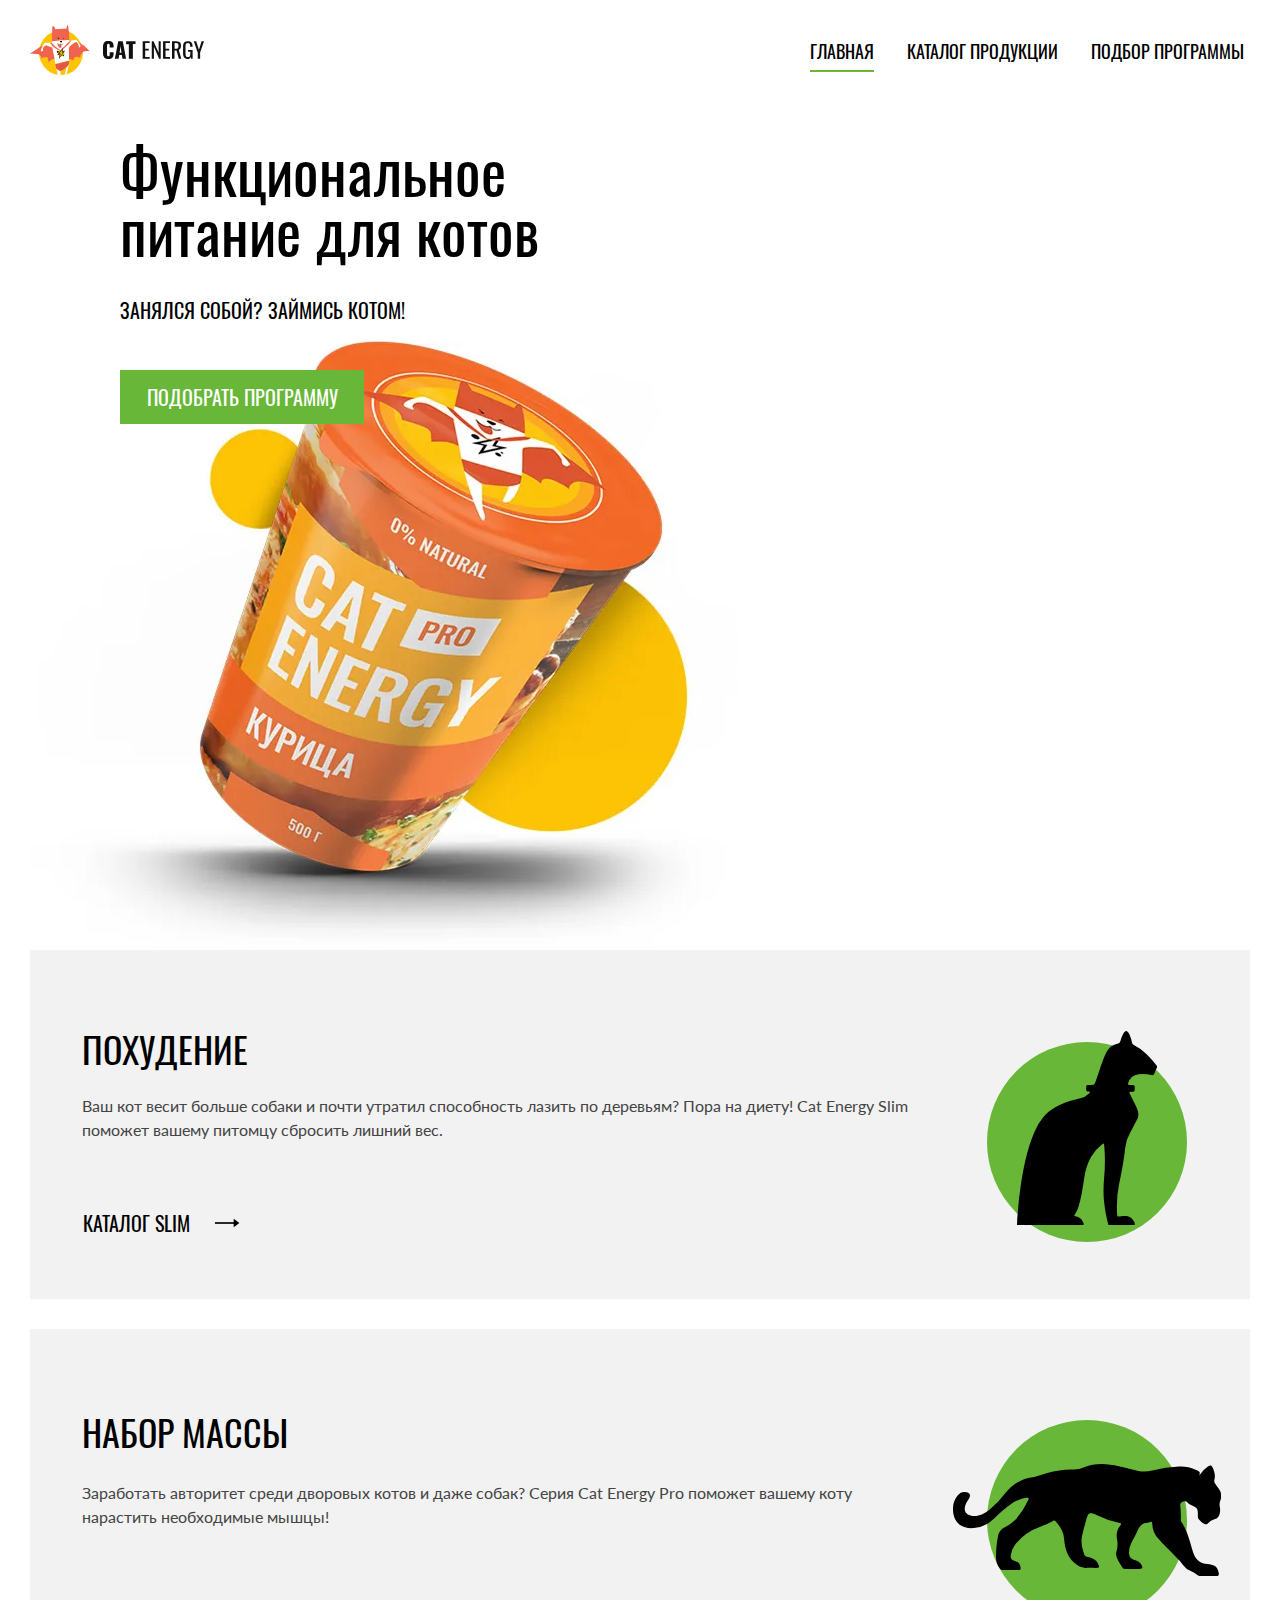
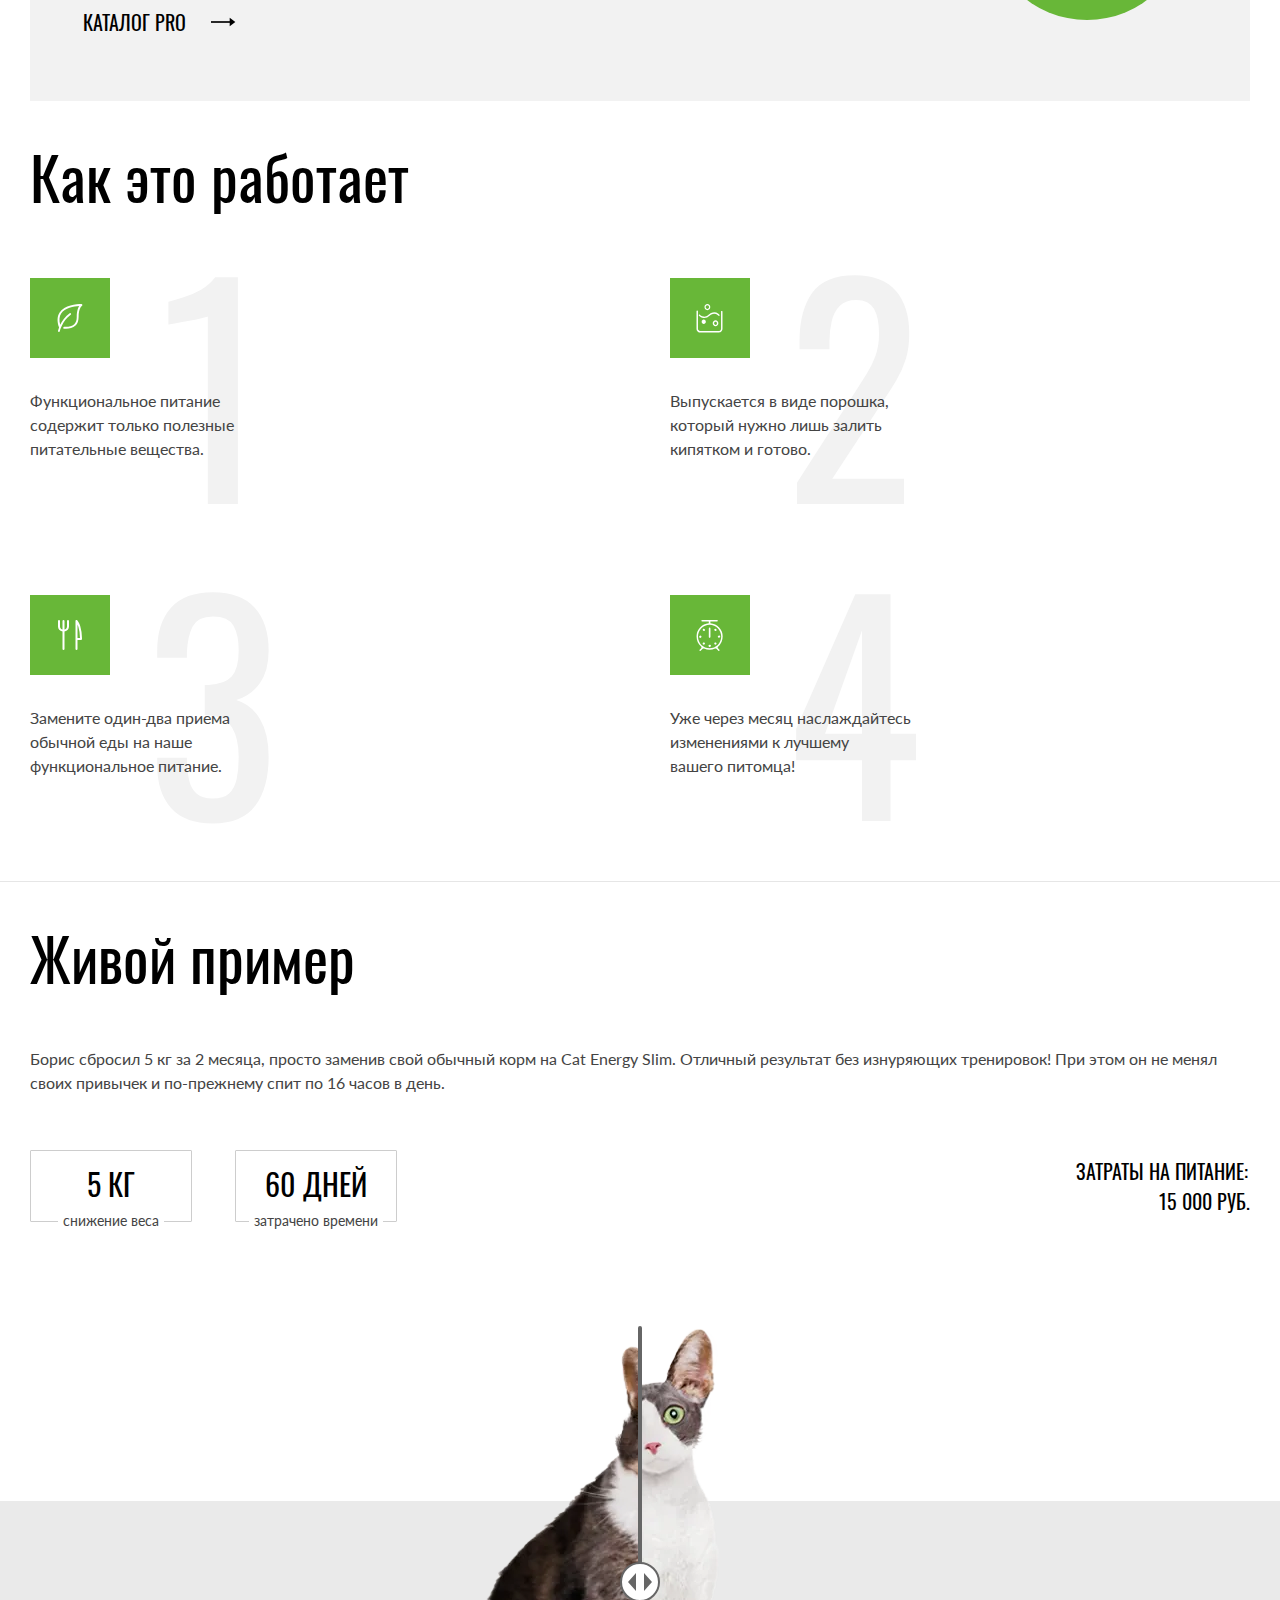
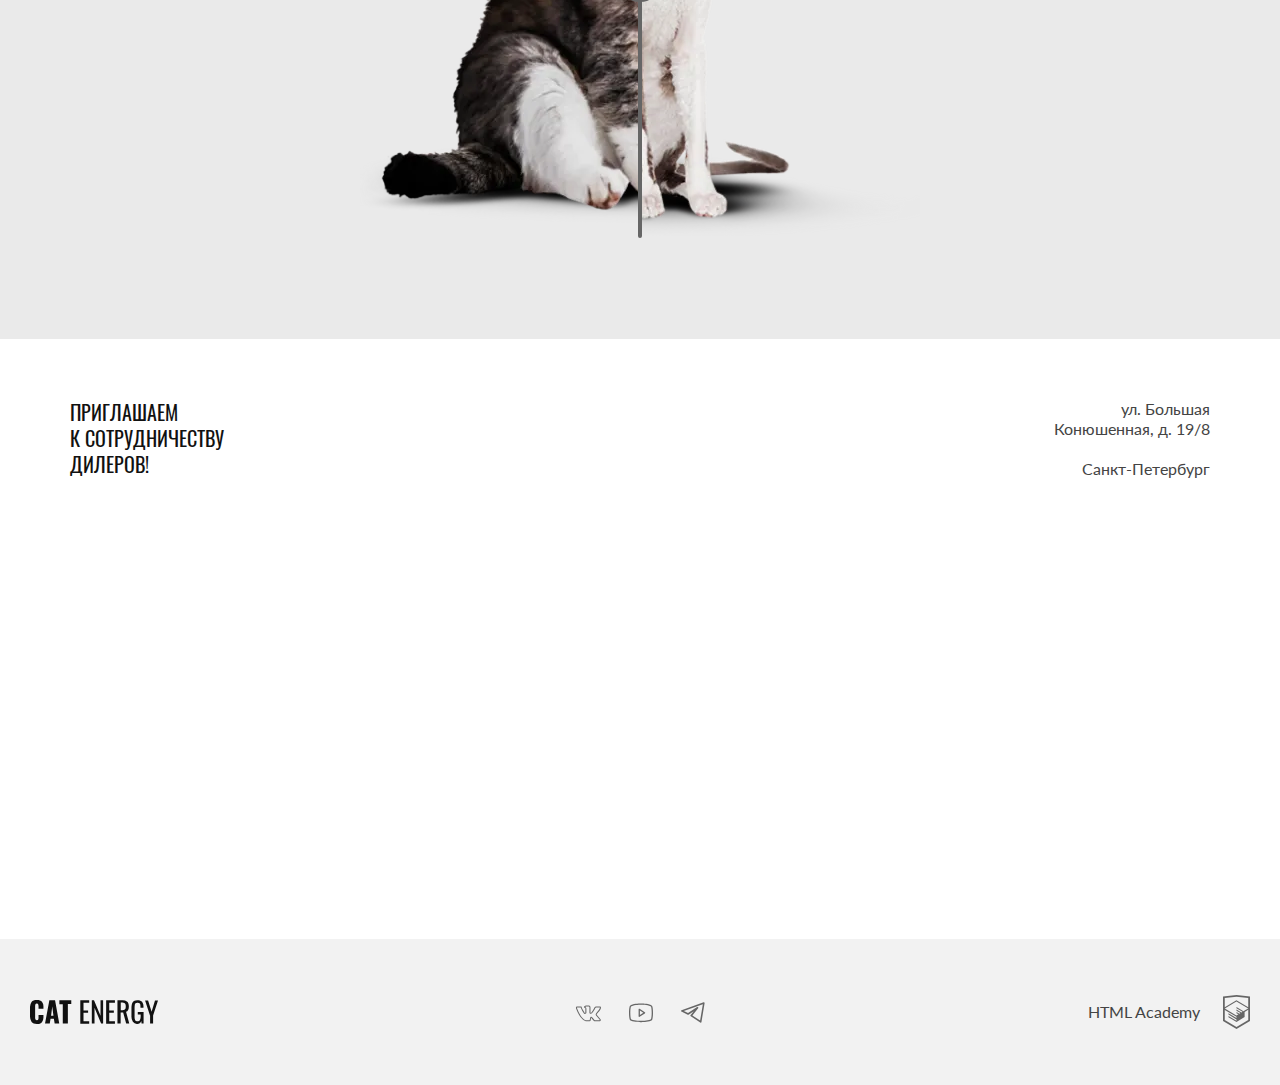
==== commit 11cb2fd4: "Deploying to gh-pages from @ BogzaLubov/2422439-cat-energy-31@60e38d2a6ed13f9077329b774f72b71e85349a" ====
--- a/index.html
+++ b/index.html
@@ -1 +1 @@
-<!DOCTYPE html><html class="page" lang="ru"><head><meta charset="UTF-8"><title>Кэт энерджи</title><meta name="viewport" content="width=device-width,initial-scale=1"><link rel="stylesheet" href="styles/styles.css"><link rel="icon" href="favicon.ico"><!-- 32×32 --><link rel="icon" href="favicons/icon.svg" type="image/svg+xml"><link rel="apple-touch-icon" href="favicons/180.png"><!-- 180×180 --><link rel="manifest" href="manifest.webmanifest"><link rel="preload" href="fonts/lato/Lato-Regular.woff2" type="font/woff2" as="font" crossorigin="anonymous"><link rel="preload" href="fonts/oswald/oswaldregular.woff2" type="font/woff2" as="font" crossorigin="anonymous"><script src="scripts/index.js" defer="defer"></script></head><body class="page__body"><header class="header" data-test="header"><div class="header__wrapper container"><a class="header__logo logo" href="index.html"><picture><source media="(min-width: 1440px)" width="70" height="59" srcset="images/logo-image-desktop.svg" type="image/svg+xml"><source media="(min-width: 768px)" width="60" height="50" srcset="images/logo-image-tablet.svg" type="image/svg+xml"><img class="logo__image" src="images/logo-image-mobile.svg" width="33" height="38" alt="Логотип Кэт энерджи"></picture><img class="logo__text" src="images/logo-header.svg" width="101" height="18" alt="Кэт энерджи"></a><nav class="header__navigation navigation navigation--opened navigation--nojs"><button class="navigation__toggle" type="button"><span class="visually-hidden">Открыть меню</span></button><ul class="navigation__list"><li class="navigation__item"><a class="navigation__link navigation__link--current" href="#">Главная</a></li><li class="navigation__item"><a class="navigation__link" href="catalog.html">Каталог продукции</a></li><li class="navigation__item"><a class="navigation__link" href="#">Подбор программы</a></li></ul></nav></div></header><main class="main-container"><section class="hero" data-test="hero"><div class="container"><div class="hero__wrapper"><h1 class="hero__title title-h1">Функциональное<br>питание для котов</h1><p class="hero__subtitle">Занялся собой? Займись котом!</p><a class="hero__button button button--primary" href="#">Подобрать программу</a><picture><source media="(min-width: 1440px)" width="552" height="499" srcset="images/hero-desktop@1x.webp, images/hero-desktop@2x.webp 2x" type="image/webp"><source media="(min-width: 768px)" width="709" height="609" srcset="images/hero-tablet@1x.webp, images/hero-tablet@2x.webp 2x" type="image/webp"><source width="280" height="270" srcset="images/hero-mobile@1x.webp, images/hero-mobile@2x.webp 2x" type="image/webp"><source media="(min-width: 1440px)" width="552" height="499" srcset="images/hero-desktop@1x.png, images/hero-desktop@2x.png 2x" type="image/png"><source media="(min-width: 768px)" width="709" height="609" srcset="images/hero-tablet@1x.png, images/hero-tablet@2x.png 2x" type="image/png"><img class="hero__image" src="images/hero-mobile@1x.png" srcset="images/hero-mobile@2x.png 2x" width="280" height="270" alt="Банка с питанием для котов Cat energy"></picture></div></div></section><section class="programs container" data-test="programs"><h2 class="visually-hidden">Наши предложения</h2><div class="programs__card programs__card--slim"><h3 class="programs__card-title title-h2">Похудение</h3><p class="programs__card-description">Ваш кот весит больше собаки и почти утратил способность лазить по деревьям? Пора на диету! Cat Energy Slim поможет вашему питомцу сбросить лишний вес.</p><a class="programs__card-link" href="catalog.html">Каталог slim</a></div><div class="programs__card programs__card--fat"><h3 class="programs__card-title title-h2">Набор массы</h3><p class="programs__card-description">Заработать авторитет среди дворовых котов и даже собак? Серия Cat Energy Pro поможет вашему коту нарастить необходимые мышцы!</p><a class="programs__card-link" href="catalog.html">Каталог pro</a></div></section><section class="specials" data-test="features"><div class="specials__wrapper container"><h2 class="specials__title title-h1">Как это работает</h2><ul class="specials__list"><li class="specials__item specials__item--healthy"><p class="specials__item-description">Функциональное питание содержит только полезные питательные вещества.</p></li><li class="specials__item specials__item--easy"><p class="specials__item-description">Выпускается в виде порошка, который нужно лишь залить кипятком и готово.</p></li><li class="specials__item specials__item--replace"><p class="specials__item-description">Замените один-два приема обычной еды на наше функциональное питание.</p></li><li class="specials__item specials__item--result"><p class="specials__item-description">Уже через месяц наслаждайтесь изменениями к лучшему<br>вашего питомца!</p></li></ul></div></section><section class="example" data-test="proof"><div class="example__wrapper container"><div class="example__content"><h2 class="example__title title-h1">Живой пример</h2><p class="example__text">Борис сбросил 5 кг за 2 месяца, просто заменив свой обычный корм на Cat Energy Slim. Отличный результат без изнуряющих тренировок! При этом он не менял своих привычек и по-прежнему спит по 16 часов в день.</p><ul class="example__list"><li class="example__item"><p class="example__item-value">5 кг</p><p class="example__item-text">снижение веса</p></li><li class="example__item"><p class="example__item-value">60 дней</p><p class="example__item-text">затрачено времени</p></li></ul><p class="example__cost">Затраты на питание: <span>15 000 РУБ.</span></p><div class="example__picture slider" style="--curtain-place: 0.5;"><picture><source media="(min-width: 768px)" width="560" height="512" srcset="images/fat-cat-tablet@1x.webp, images/fat-cat-tablet@2x.webp 2x" type="image/webp"><source width="280" height="256" srcset="images/fat-cat-mobile@1x.webp, images/fat-cat-mobile@2x.webp 2x" type="image/webp"><source media="(min-width: 768px)" width="560" height="512" srcset="images/fat-cat-tablet@1x.png, images/fat-cat-tablet@2x.png 2x" type="image/png"><img class="example__picture-image slider__image slider__image--state-before" src="images/fat-cat-mobile@1x.png" srcset="images/fat-cat-mobile@2x.png 2x" width="280" height="256" alt="Толстый кот сидит"></picture><picture><source media="(min-width: 768px)" width="560" height="512" srcset="images/slim-cat-tablet@1x.webp, images/slim-cat-tablet@2x.webp 2x" type="image/webp"><source width="280" height="256" srcset="images/slim-cat-mobile@1x.webp, images/slim-cat-mobile@2x.webp 2x" type="image/webp"><source media="(min-width: 768px)" width="560" height="512" srcset="images/slim-cat-tablet@1x.png, images/slim-cat-tablet@2x.png 2x" type="image/png"><img class="example__picture-image slider__image slider__image--state-after" src="images/slim-cat-mobile@1x.png" srcset="images/slim-cat-mobile@2x.png 2x" width="280" height="256" alt="Худой кот сидит"></picture><button class="example__picture-toggle" type="button" aria-label="Передвижение слайдера"></button></div></div></div></section><section class="contacts" data-test="contacts"><div class="contacts__wrapper container"><div class="contacts__content"><h2 class="visually-hidden">Контакты</h2><p class="contacts__text">Приглашаем<br>к сотрудничеству дилеров!</p><address class="contacts__address">ул. Большая Конюшенная, д. 19/8 <span class="contacts__address-style">Санкт-Петербург</span></address></div></div><noscript><picture><source media="(min-width: 1440px)" width="1440" height="400" srcset="images/map-desktop@1x.webp, images/map-desktop@2x.webp 2x" type="image/webp"><source media="(min-width: 768px)" width="768" height="400" srcset="images/map-tablet@1x.webp, images/map-tablet@2x.webp 2x" type="image/webp"><source width="320" height="362" srcset="images/map-mobile@1x.webp, images/map-mobile@2x.webp 2x" type="image/webp"><source media="(min-width: 1440px)" width="1440" height="400" srcset="images/map-desktop@1x.png, images/map-desktop@2x.png 2x" type="image/png"><source media="(min-width: 768px)" width="768" height="400" srcset="images/map-tablet@1x.png, images/map-tablet@2x.png 2x" type="image/png"><img class="contacts__map" src="images/map-mobile@1x.png" srcset="images/map-mobile@2x.png 2x" width="320" height="362" alt="Карта места расположения"></picture></noscript><div class="contacts__map-iframe"><iframe src="https://www.google.com/maps/embed?pb=!1m14!1m8!1m3!1d1996.7929883483553!2d30.3172265!3d59.9687573!3m2!1i1024!2i768!4f13.1!3m3!1m2!1s0x4696310fca5afc31%3A0x5f2ac55f567b2400!2sHTML%20Academy!5e0!3m2!1sru!2sus!4v1716360650734!5m2!1sru!2sus" width="320" height="362" style="border:0;" allowfullscreen="" title="Офис компании по адресу набережная реки Карповки, 5, литера П, Санкт-Петербург" loading="lazy" referrerpolicy="no-referrer-when-downgrade"></iframe></div></section></main><footer class="footer" data-test="footer"><div class="footer__wrapper container"><a class="footer__logo" href="index.html"><img src="images/logo-footer.svg" width="128" height="24" alt="Кэт энерджи"></a><div class="footer__socials socials"><ul class="socials__list"><li class="socials__item"><a class="socials__link socials__link--vkontakte" href="https://vk.com/htmlacademy" target="_blank" rel="noreferrer noopener"><span class="visually-hidden">Мы в Вконтакте</span></a></li><li class="socials__item"><a class="socials__link socials__link--youtube" href="https://www.youtube.com/user/htmlacademyru" target="_blank" rel="noreferrer noopener"><span class="visually-hidden">Мы в Ютубе</span></a></li><li class="socials__item"><a class="socials__link socials__link--telegram" href="https://t.me/htmlacademy" target="_blank" rel="noreferrer noopener"><span class="visually-hidden">Мы в Телеграме</span></a></li></ul></div><a class="footer__developer developer" href="https://htmlacademy.ru/intensive/adaptive" target="_blank" rel="noreferrer noopener"><span class="developer__text">HTML Academy</span> <span class="visually-hidden">Логотип html academy</span></a></div></footer></body></html>+<!DOCTYPE html><html class="page" lang="ru"><head><meta charset="UTF-8"><title>Кэт энерджи</title><meta name="viewport" content="width=device-width,initial-scale=1"><link rel="stylesheet" href="styles/styles.css"><link rel="icon" href="favicon.ico"><!-- 32×32 --><link rel="icon" href="favicons/icon.svg" type="image/svg+xml"><link rel="apple-touch-icon" href="favicons/180.png"><!-- 180×180 --><link rel="manifest" href="manifest.webmanifest"><link rel="preload" href="fonts/lato/Lato-Regular.woff2" type="font/woff2" as="font" crossorigin="anonymous"><link rel="preload" href="fonts/oswald/oswaldregular.woff2" type="font/woff2" as="font" crossorigin="anonymous"><script src="scripts/index.js" defer="defer"></script></head><body class="page__body"><header class="header header--style header--nojs" data-test="header"><div class="header__wrapper container"><a class="header__logo logo" href="#"><picture><source media="(min-width: 1440px)" width="70" height="59" srcset="images/logo-image-desktop.svg" type="image/svg+xml"><source media="(min-width: 768px)" width="60" height="50" srcset="images/logo-image-tablet.svg" type="image/svg+xml"><img class="logo__image" src="images/logo-image-mobile.svg" width="33" height="38" alt="Логотип Кэт энерджи"></picture><img class="logo__text" src="images/logo-header.svg" width="101" height="18" alt="Кэт энерджи"></a><nav class="header__navigation navigation navigation--opened navigation--nojs"><button class="navigation__toggle" type="button"><span class="visually-hidden">Открыть меню</span></button><ul class="navigation__list"><li class="navigation__item"><a class="navigation__link navigation__link--current" href="#">Главная</a></li><li class="navigation__item"><a class="navigation__link" href="catalog.html">Каталог продукции</a></li><li class="navigation__item"><a class="navigation__link" href="#">Подбор программы</a></li></ul></nav></div></header><main class="main-container"><section class="hero" data-test="hero"><div class="container"><div class="hero__wrapper"><h1 class="hero__title title-h1">Функциональное<br>питание для котов</h1><p class="hero__subtitle">Занялся собой? Займись котом!</p><a class="hero__button button button--primary" href="#">Подобрать программу</a><picture><source media="(min-width: 1440px)" width="552" height="499" srcset="images/hero-desktop@1x.webp, images/hero-desktop@2x.webp 2x" type="image/webp"><source media="(min-width: 768px)" width="709" height="609" srcset="images/hero-tablet@1x.webp, images/hero-tablet@2x.webp 2x" type="image/webp"><source width="280" height="270" srcset="images/hero-mobile@1x.webp, images/hero-mobile@2x.webp 2x" type="image/webp"><source media="(min-width: 1440px)" width="552" height="499" srcset="images/hero-desktop@1x.png, images/hero-desktop@2x.png 2x" type="image/png"><source media="(min-width: 768px)" width="709" height="609" srcset="images/hero-tablet@1x.png, images/hero-tablet@2x.png 2x" type="image/png"><img class="hero__image" src="images/hero-mobile@1x.png" srcset="images/hero-mobile@2x.png 2x" width="280" height="270" alt="Банка с питанием для котов Cat energy"></picture></div></div></section><section class="programs container" data-test="programs"><h2 class="visually-hidden">Наши предложения</h2><div class="programs__card programs__card--slim"><h3 class="programs__card-title title-h2">Похудение</h3><p class="programs__card-description">Ваш кот весит больше собаки и почти утратил способность лазить по деревьям? Пора на диету! Cat Energy Slim поможет вашему питомцу сбросить лишний вес.</p><a class="programs__card-link" href="catalog.html">Каталог slim</a></div><div class="programs__card programs__card--fat"><h3 class="programs__card-title title-h2">Набор массы</h3><p class="programs__card-description">Заработать авторитет среди дворовых котов и даже собак? Серия Cat Energy Pro поможет вашему коту нарастить необходимые мышцы!</p><a class="programs__card-link" href="catalog.html">Каталог pro</a></div></section><section class="specials" data-test="features"><div class="specials__wrapper container"><h2 class="specials__title title-h1">Как это работает</h2><ul class="specials__list"><li class="specials__item specials__item--healthy"><p class="specials__item-description">Функциональное питание содержит только полезные питательные вещества.</p></li><li class="specials__item specials__item--easy"><p class="specials__item-description">Выпускается в виде порошка, который нужно лишь залить кипятком и готово.</p></li><li class="specials__item specials__item--replace"><p class="specials__item-description">Замените один-два приема обычной еды на наше функциональное питание.</p></li><li class="specials__item specials__item--result"><p class="specials__item-description">Уже через месяц наслаждайтесь изменениями к лучшему<br>вашего питомца!</p></li></ul></div></section><section class="example" data-test="proof"><div class="example__wrapper container"><div class="example__content"><h2 class="example__title title-h1">Живой пример</h2><p class="example__text">Борис сбросил 5 кг за 2 месяца, просто заменив свой обычный корм на Cat Energy Slim. Отличный результат без изнуряющих тренировок! При этом он не менял своих привычек и по-прежнему спит по 16 часов в день.</p><ul class="example__list"><li class="example__item"><p class="example__item-value">5 кг</p><p class="example__item-text">снижение веса</p></li><li class="example__item"><p class="example__item-value">60 дней</p><p class="example__item-text">затрачено времени</p></li></ul><p class="example__cost">Затраты на питание: <span>15 000 РУБ.</span></p><div class="example__picture slider" style="--curtain-place: 0.5;"><picture><source media="(min-width: 768px)" width="560" height="512" srcset="images/fat-cat-tablet@1x.webp, images/fat-cat-tablet@2x.webp 2x" type="image/webp"><source width="280" height="256" srcset="images/fat-cat-mobile@1x.webp, images/fat-cat-mobile@2x.webp 2x" type="image/webp"><source media="(min-width: 768px)" width="560" height="512" srcset="images/fat-cat-tablet@1x.png, images/fat-cat-tablet@2x.png 2x" type="image/png"><img class="example__picture-image slider__image slider__image--state-before" src="images/fat-cat-mobile@1x.png" srcset="images/fat-cat-mobile@2x.png 2x" width="280" height="256" alt="Толстый кот сидит"></picture><picture><source media="(min-width: 768px)" width="560" height="512" srcset="images/slim-cat-tablet@1x.webp, images/slim-cat-tablet@2x.webp 2x" type="image/webp"><source width="280" height="256" srcset="images/slim-cat-mobile@1x.webp, images/slim-cat-mobile@2x.webp 2x" type="image/webp"><source media="(min-width: 768px)" width="560" height="512" srcset="images/slim-cat-tablet@1x.png, images/slim-cat-tablet@2x.png 2x" type="image/png"><img class="example__picture-image slider__image slider__image--state-after" src="images/slim-cat-mobile@1x.png" srcset="images/slim-cat-mobile@2x.png 2x" width="280" height="256" alt="Худой кот сидит"></picture><button class="example__picture-toggle" type="button" aria-label="Передвижение слайдера"></button></div></div></div></section><section class="contacts" data-test="contacts"><div class="contacts__wrapper container"><div class="contacts__content"><h2 class="visually-hidden">Контакты</h2><p class="contacts__text">Приглашаем<br>к сотрудничеству дилеров!</p><address class="contacts__address">ул. Большая Конюшенная, д. 19/8 <span class="contacts__address-style">Санкт-Петербург</span></address></div></div><noscript><picture><source media="(min-width: 1440px)" width="1440" height="400" srcset="images/map-desktop@1x.webp, images/map-desktop@2x.webp 2x" type="image/webp"><source media="(min-width: 768px)" width="768" height="400" srcset="images/map-tablet@1x.webp, images/map-tablet@2x.webp 2x" type="image/webp"><source width="320" height="362" srcset="images/map-mobile@1x.webp, images/map-mobile@2x.webp 2x" type="image/webp"><source media="(min-width: 1440px)" width="1440" height="400" srcset="images/map-desktop@1x.png, images/map-desktop@2x.png 2x" type="image/png"><source media="(min-width: 768px)" width="768" height="400" srcset="images/map-tablet@1x.png, images/map-tablet@2x.png 2x" type="image/png"><img class="contacts__map" src="images/map-mobile@1x.png" srcset="images/map-mobile@2x.png 2x" width="320" height="362" alt="Карта места расположения"></picture></noscript><div class="contacts__map-iframe contacts__map-iframe--nojs"><iframe src="https://www.google.com/maps/embed?pb=!1m14!1m8!1m3!1d1996.7929883483553!2d30.3172265!3d59.9687573!3m2!1i1024!2i768!4f13.1!3m3!1m2!1s0x4696310fca5afc31%3A0x5f2ac55f567b2400!2sHTML%20Academy!5e0!3m2!1sru!2sus!4v1716360650734!5m2!1sru!2sus" width="320" height="362" style="border:0;" allowfullscreen="" title="Офис компании по адресу набережная реки Карповки, 5, литера П, Санкт-Петербург" loading="lazy" referrerpolicy="no-referrer-when-downgrade"></iframe></div></section></main><footer class="footer" data-test="footer"><div class="footer__wrapper container"><a class="footer__logo" href="index.html"><img src="images/logo-footer.svg" width="128" height="24" alt="Кэт энерджи"></a><div class="footer__socials socials"><ul class="socials__list"><li class="socials__item"><a class="socials__link socials__link--vkontakte" href="https://vk.com/htmlacademy" target="_blank" rel="noreferrer noopener"><span class="visually-hidden">Мы в Вконтакте</span></a></li><li class="socials__item"><a class="socials__link socials__link--youtube" href="https://www.youtube.com/user/htmlacademyru" target="_blank" rel="noreferrer noopener"><span class="visually-hidden">Мы в Ютубе</span></a></li><li class="socials__item"><a class="socials__link socials__link--telegram" href="https://t.me/htmlacademy" target="_blank" rel="noreferrer noopener"><span class="visually-hidden">Мы в Телеграме</span></a></li></ul></div><a class="footer__developer developer" href="https://htmlacademy.ru/intensive/adaptive" target="_blank" rel="noreferrer noopener"><span class="developer__text">HTML Academy</span> <span class="visually-hidden">Логотип html academy</span></a></div></footer></body></html>--- a/styles/styles.css
+++ b/styles/styles.css
@@ -1 +1 @@
-@font-face{font-family:Lato;font-weight:400;font-style:normal;font-display:swap;src:url(../fonts/lato/Lato-Regular.woff2)format("woff2")}@font-face{font-family:Oswald;font-weight:400;font-style:normal;font-display:swap;src:url(../fonts/oswald/oswaldregular.woff2)format("woff2")}*,:before,:after{box-sizing:border-box}html{height:100%}body{color:#444;background-color:#fff;height:100%;margin:0;font-family:Lato,Arial,sans-serif;font-size:14px;font-style:normal;font-weight:400;line-height:18px}@media (width>=768px){body{font-size:16px;line-height:24px}}img{object-fit:contain;max-width:100%;height:auto}picture,source{display:contents}.visually-hidden{clip:rect(0 0 0 0);border:0;width:1px;height:1px;margin:-1px;padding:0;position:absolute;overflow:hidden}.button{text-align:center;text-transform:uppercase;cursor:pointer;border:none;padding:10px 15px;font-family:Oswald,Arial,sans-serif;font-size:16px;font-style:normal;font-weight:400;line-height:20px;text-decoration:none;display:block}.button--primary{color:#fff;background-color:#68b738}.button--primary:hover{background-color:#5eaa2f}.button--primary:active{color:#ffffff4d}.button--secondary{color:#444;background-color:#f2f2f2}.button--secondary:hover,.button--secondary:active{background-color:#ebebeb}.container{width:100%;margin:0 auto;padding:0 20px}@media (width>=768px){.container{padding:0 30px}}@media (width>=1440px){.container{max-width:1280px}}@media (width<=767px){.header{border-bottom:1px solid #e6e6e6;align-items:center;min-height:65px;display:flex;position:relative}}.header__wrapper{flex-wrap:wrap;justify-content:space-between;align-items:center;display:flex}@media (width>=768px){.header__wrapper{padding-top:25px}}@media (width>=1440px){.header__wrapper{padding-top:55px}}.navigation__toggle{background:0 0;border:none;width:24px;height:24px;margin-right:10px}.navigation__toggle:before{content:"";background-color:#000;width:24px;height:24px;margin-top:3px;margin-left:3px;display:block;-webkit-mask-image:url(../icons/stack.svg#burger-icon);mask-image:url(../icons/stack.svg#burger-icon);-webkit-mask-position:50%;mask-position:50%;-webkit-mask-size:contain;mask-size:contain;-webkit-mask-repeat:no-repeat;mask-repeat:no-repeat}.navigation__toggle:hover:before{opacity:.6}.navigation__toggle:active:before{opacity:.3}@media (width>=768px){.navigation__toggle{display:none}}@media (width<=767px){.navigation__toggle .navigation--closed .navigation__item{display:none}}.navigation--opened .navigation__toggle{background:0 0;border:none;width:24px;height:24px}.navigation--opened .navigation__toggle:before{content:"";background-color:#000;width:18px;height:18px;margin-left:10px;display:block;-webkit-mask-image:url(../icons/stack.svg#close-icon);mask-image:url(../icons/stack.svg#close-icon);-webkit-mask-position:50%;mask-position:50%;-webkit-mask-size:contain;mask-size:contain;-webkit-mask-repeat:no-repeat;mask-repeat:no-repeat}.navigation--opened .navigation__toggle:hover:before{opacity:.6}.navigation--opened .navigation__toggle:active:before{opacity:.3}@media (width>=768px){.navigation--opened .navigation__toggle{display:none}}.navigation--nojs .navigation__toggle{display:none}.navigation__list{text-transform:uppercase;margin:0;padding:0;font-family:Oswald,Arial,sans-serif;font-size:20px;font-style:normal;font-weight:400;line-height:20px;list-style:none}@media (width>=768px){.navigation__list{flex-flow:wrap;justify-content:end;gap:33px;min-width:440px;padding:10px 6px 8px;font-family:Oswald,Arial,sans-serif;font-size:18px;font-style:normal;font-weight:400;line-height:24px;display:flex}}@media (width>=1440px){.navigation__list{max-width:600px;padding:10px 2px 8px;font-family:Oswald,Arial,sans-serif;font-size:20px;font-style:normal;font-weight:400;line-height:30px}}@media (width<=767px){.navigation .navigation__list{text-align:center;z-index:3;background-color:#fff;width:100vw;display:block;position:absolute;top:100%;left:0}.navigation:not(.navigation--opened) .navigation__list{display:none}}.navigation__link{color:#000;text-decoration:none;display:block;position:relative}.navigation__link:hover{opacity:.6}.navigation__link:active{opacity:.3}@media (width>=1440px){.navigation__link{color:#fff}}@media (width<=767px){.navigation__link{padding:24px 0 21px}.navigation__item{border-top:1px solid #e6e6e6}.navigation__item:last-child{border-bottom:2px solid #e6e6e6}}@media (width>=768px){.navigation__link--color{color:#000}.navigation__link--current:after,.navigation__link--current-accent:after{content:"";background-color:#68b738;height:2px;position:absolute;bottom:-9px;left:0;right:0}}@media (width>=1440px){.navigation__link--current:after{background-color:#fff}}.footer{text-align:center;background-color:#f2f2f2;padding:20px 0}@media (width>=768px){.footer{padding:56px 0}}@media (width>=1440px){.footer{padding:67px}}@media (width>=768px){.footer__wrapper{grid-template-columns:repeat(3,1fr);display:grid}}.footer__logo{border-bottom:1px solid #d9d9d9;justify-content:center;padding:20px 0;display:flex}.footer__logo:hover{opacity:.8}.footer__logo:active{opacity:.6}@media (width>=768px){.footer__logo{border:none;justify-content:start;padding:0}}.logo{cursor:pointer;flex-wrap:wrap;align-items:center;text-decoration:none;display:flex}.logo:hover{opacity:.8}.logo:active{opacity:.6}@media (width<=767px){.logo{flex-grow:1;justify-content:space-between}}@media (width>=768px){.logo__text{min-width:101px;height:auto;margin-left:13px}}@media (width>=1440px){.logo__text{min-width:118px;margin-left:14px}}@media (width<=767px){.logo__text{margin:0 auto}}.title-h1{color:#000;font-family:Oswald,Arial,sans-serif;font-size:36px;font-style:normal;font-weight:400;line-height:36px}@media (width>=768px){.title-h1{font-size:60px;line-height:60px}}.title-h2{color:#000;text-transform:uppercase;margin:0;font-family:Oswald,Arial,sans-serif;font-size:24px;font-style:normal;font-weight:400;line-height:37px}@media (width>=768px){.title-h2{font-size:36px;line-height:36px}}.title-h3{color:#000;text-transform:uppercase;font-family:Oswald,Arial,sans-serif;font-size:24px;font-style:normal;font-weight:400;line-height:37px}.title-h4{color:#222;text-transform:uppercase;font-family:Oswald,Arial,sans-serif;font-size:16px;font-style:normal;font-weight:400;line-height:20px}@media (width>=768px){.title-h4{font-size:20px;line-height:24px}}.main-container{flex-grow:1}.page__body{flex-direction:column;display:flex}@media (width>=768px){.catalog{padding-top:65px;padding-bottom:76px}}@media (width>=1440px){.catalog{padding-top:74px;padding-bottom:72px}}@media (width<=767px){.catalog{padding:0}}.catalog__title{margin:0}@media (width>=768px){.catalog__title{margin-bottom:84px}}@media (width<=767px){.catalog__title{padding:28px 20px 40px}}.catalog__list{margin:0;padding:0;list-style-type:none}@media (width>=768px){.catalog__list{grid-template-columns:repeat(auto-fill,minmax(324px,1fr));gap:60px;display:grid}}@media (width>=1440px){.catalog__list{grid-template-columns:repeat(4,1fr);gap:63px 80px;display:grid}.contacts{position:relative}}.contacts--color{background-color:#f2f2f2}.contacts__content{justify-content:space-between;padding:26px 0;display:flex}@media (width>=768px){.contacts__content{padding:60px 40px}}@media (width>=1440px){.contacts__content{content:"";z-index:1;justify-content:initial;background-color:#fff;gap:85px;min-width:565px;padding:61px 75px 60px 80px;display:flex;position:absolute;top:calc(25% - 5px)}}.contacts__text{color:#111;text-transform:uppercase;max-width:140px;margin:0;font-family:Oswald,Arial,sans-serif;font-size:16px;font-style:normal;font-weight:400;line-height:20px}@media (width>=768px){.contacts__text{max-width:165px;font-size:20px;line-height:26px}}.contacts__address{max-width:140px;font-style:normal;line-height:20px;text-decoration:none}@media (width>=768px){.contacts__address{text-align:end;flex-direction:column;gap:20px;max-width:160px;display:flex}}@media (width>=1440px){.contacts__address{text-align:start;gap:18px}}.contacts__map{object-fit:cover;width:100%;display:block}.contacts__map-iframe{border:0;width:100%;height:100%}@media (width>=768px){.contacts__map-iframe{height:400px}}@media (width<=767px){.contacts__map-iframe{height:362px}}iframe{border:0;width:100%;height:100%}.developer{text-decoration:none}.developer__text{color:#444;justify-content:space-between;align-items:center;padding:18px 0;font-size:16px;line-height:20px;display:flex}.developer__text:after{content:"";background-color:#666;width:27px;height:34px;-webkit-mask-image:url(../icons/stack.svg#developer-logo);mask-image:url(../icons/stack.svg#developer-logo);-webkit-mask-position:50%;mask-position:50%;-webkit-mask-repeat:no-repeat;mask-repeat:no-repeat}.developer__text:hover:after{background-color:#68b738}.developer__text:active{color:#4444444d}.developer__text:active:after{background-color:#68b7384d}@media (width>=768px){.developer__text{justify-content:end;gap:23px;padding:0}}.example{background-color:#eaeaea}@media (width>=768px){.example{background-color:#fff;background-image:linear-gradient(#fff0 0 619px,#eaeaea 619px 100%)}}@media (width>=1440px){.example{background-color:#fff;background-image:linear-gradient(#fff0 0 136px,#f2f2f2 136px 100%)}}.example__content{padding-top:25px;padding-bottom:40px}@media (width>=768px){.example__content{grid-template-columns:2fr 1fr;padding-top:55px;padding-bottom:101px;display:grid}}@media (width>=1440px){.example__content{grid-template-columns:50% 50%;padding-top:0;padding-bottom:75px}}.example__title{margin:0 0 40px;line-height:40px}@media (width>=768px){.example__title{grid-column:1/-1;margin:0 0 70px;line-height:60px}}@media (width>=1440px){.example__title{grid-column:1/2;margin:0 0 147px}}.example__text{margin:0 0 20px}@media (width>=768px){.example__text{grid-column:1/-1;margin:0 0 55px}}@media (width>=1440px){.example__text{grid-column:1/2;max-width:433px;margin:0 0 69px}}.example__list{flex-wrap:wrap;justify-content:center;gap:32px;margin:0 0 34px;padding:0;list-style-type:none;display:flex}@media (width>=768px){.example__list{justify-content:start;gap:43px;margin:0 0 104px}}@media (width>=1440px){.example__list{grid-column:1/2;max-width:575px;margin:0 0 60px}}.example__item{border:1px solid #cdcdcd;border-radius:1px;flex-direction:column;width:124px;height:56px;display:flex}@media (width>=768px){.example__item{width:162px;height:72px}}.example__item-value{color:#000;text-transform:uppercase;align-self:center;margin:13px auto 9px;font-family:Oswald,Arial,sans-serif;font-size:24px;font-style:normal;font-weight:400;line-height:24px}@media (width>=768px){.example__item-value{margin:14px auto 7px;font-size:30px;line-height:37px}}.example__item-text{text-align:center;background-color:#eaeaea;align-self:center;margin:0;font-size:12px;line-height:12px}@media (width>=768px){.example__item-text{background-color:#fff;margin-top:5px;padding:0 5px;font-size:14px;line-height:14px}}@media (width>=1440px){.example__item-text{background-color:#f2f2f2}}@media (width<=767px){.example__item-text{width:77px;height:24px}}.example__cost{color:#000;text-align:center;text-transform:uppercase;margin:0 0 20px;font-family:Oswald,Arial,sans-serif;font-size:14px;font-style:normal;font-weight:400;line-height:20px}@media (width>=768px){.example__cost{text-align:end;flex-direction:column;justify-self:end;gap:10px;max-width:174px;margin:11px 2px 0;font-size:20px;line-height:20px;display:flex}}@media (width>=1440px){.example__cost{flex-direction:row;grid-column:1/2;justify-self:start;gap:66px;max-width:none;margin:0}}.example__cost span{margin-right:-2px}.example__picture{position:relative}@media (width>=768px){.example__picture{grid-column:1/-1;margin:0 auto;display:flex}}@media (width>=1440px){.example__picture{grid-area:1/2/5/3;justify-self:end;margin:0}}.example__picture-image{display:block}.example__picture-toggle{cursor:pointer;background-color:#666;border:none;border-radius:2px;width:4px;height:100%;padding:0;display:block;position:absolute;top:50%;left:50%;transform:translate(-50%,-50%)}.example__picture-toggle:hover{background-color:#68b738}.example__picture-toggle:active{opacity:.6;background-color:#68b738}.example__picture-toggle:before{content:"";background-color:#fff;border:2px solid #666;border-radius:50%;width:40px;height:40px;position:absolute;top:50%;left:50%;transform:translate(-50%,-50%)}.example__picture-toggle:hover:before{border-color:#68b738}.example__picture-toggle:active:before{border-color:#68b73899}.example__picture-toggle:after{content:"";background-color:#666;width:24px;height:18px;position:absolute;top:50%;left:50%;transform:translate(-50%,-50%);-webkit-mask-image:url(../icons/stack.svg#slider-icon);mask-image:url(../icons/stack.svg#slider-icon);-webkit-mask-position:50%;mask-position:50%;-webkit-mask-size:contain;mask-size:contain;-webkit-mask-repeat:no-repeat;mask-repeat:no-repeat}.example__picture-toggle:hover:after{background-color:#68b738}.example__picture-toggle:active:after{opacity:.6;background-color:#68b738}@media (width>=1440px){.extra-catalog{grid-template-columns:repeat(4,1fr);column-gap:80px;display:grid}}@media (width<=767px){.extra-catalog{padding-top:25px}}.extra-catalog__title{color:#000;background-color:#fff;width:-moz-fit-content;width:fit-content;margin:0 0 34px;font-family:Oswald,Arial,sans-serif;font-size:24px;font-style:normal;font-weight:400;line-height:24px;position:relative;box-shadow:-40px 0 #fff,40px 0 #fff}@media (width>=768px){.extra-catalog__title{margin:0 0 78px 40px;font-size:32px;line-height:32px}}@media (width>=1440px){.extra-catalog__title{grid-column:1/-1;margin:0 0 78px;font-size:40px;line-height:40px}}.extra-catalog__title:after{content:"";z-index:-1;background:#68b738;width:100vw;height:2px;display:block;position:absolute;top:43%;right:0;box-shadow:100vw 0 #68b738}.extra-catalog__list{margin:0 0 35px;padding:0;list-style-type:none}@media (width>=768px){.extra-catalog__list{margin:0 0 69px}}@media (width>=1440px){.extra-catalog__list{grid-column:1/4;margin:0}.extra-catalog__item{border-top:1px solid #cdcdcd;padding:15px 0 17px}}.extra-product{display:grid}@media (width>=768px){.extra-product{border-top:1px solid #cdcdcd;border-left:1px solid #cdcdcd;border-right:1px solid #cdcdcd;grid-template-columns:50% 35% 15%;padding:26px 37px 28px}}@media (width>=1440px){.extra-product{border-left:none;border-right:none;grid-template-columns:minmax(325px,1fr) 1fr 1fr 1fr;align-items:center;padding:15px 0 16px}}@media (width<=767px){.extra-product{border-top:1px solid #cdcdcd;grid-template-rows:min-content 1fr min-content;grid-template-columns:1fr 1fr;padding:14px 0 18px}}.extra-product:last-child{border-bottom:1px solid #cdcdcd}@media (width>=768px){.extra-product__title{margin:0 0 24px;line-height:20px}}@media (width>=1440px){.extra-product__title{margin:0}}@media (width<=767px){.extra-product__title{grid-column:1/-1;margin:0 0 13px;line-height:16px}}@media (width>=768px){.extra-product__text{text-align:end;margin:2px 0 0;font-size:16px;line-height:20px}}@media (width>=1440px){.extra-product__text{text-align:start;margin-top:3px}}@media (width<=767px){.extra-product__text{text-align:left;margin:0 0 14px;font-size:14px;line-height:14px}}@media (width>=768px){.extra-product__price{text-align:end;margin:1px 3px 0 0;font-size:16px;line-height:20px}}@media (width>=1440px){.extra-product__price{vertical-align:middle;text-align:end;margin:4px 40px 0 0}}@media (width<=767px){.extra-product__price{text-align:end;margin:0 0 14px;font-size:14px;line-height:14px}}.extra-product__button{grid-column:1/-1}@media (width>=1440px){.extra-product__button{grid-column:auto;min-width:244px}}.gift{background-color:#68b738;min-width:280px;padding:58px 0 43px;display:block}@media (width<=767px){.gift{background-image:-webkit-linear-gradient(270deg,#68b738d9,#68b738d9),-webkit-image-set(url(../../images/bg-catalog-cat-mobile@1x.webp) 1x type("image/webp"),url(../../images/bg-catalog-cat-mobile@1x.jpg) 1x type("image/jpeg"),url(../../images/bg-catalog-cat-mobile@2x.webp) 2x type("image/webp"),url(../../images/bg-catalog-cat-mobile@2x.jpg) 2x type("image/jpeg"));background-image:linear-gradient(270deg,#68b738d9,#68b738d9),image-set("../../images/bg-catalog-cat-mobile@1x.webp" 1x type("image/webp"),"../../images/bg-catalog-cat-mobile@1x.jpg" 1x type("image/jpeg"),"../../images/bg-catalog-cat-mobile@2x.webp" 2x type("image/webp"),"../../images/bg-catalog-cat-mobile@2x.jpg" 2x type("image/jpeg"));background-position:50%;background-repeat:no-repeat;background-size:cover;width:100%}}@media (width>=768px){.gift{background-image:-webkit-linear-gradient(270deg,#68b738d9,#68b738d9),-webkit-image-set(url(../../images/bg-catalog-cat-tablet@1x.webp) 1x type("image/webp"),url(../../images/bg-catalog-cat-tablet@1x.jpg) 1x type("image/jpeg"),url(../../images/bg-catalog-cat-tablet@2x.webp) 2x type("image/webp"),url(../../images/bg-catalog-cat-tablet@2x.jpg) 2x type("image/jpeg"));background-image:linear-gradient(270deg,#68b738d9,#68b738d9),image-set("../../images/bg-catalog-cat-tablet@1x.webp" 1x type("image/webp"),"../../images/bg-catalog-cat-tablet@1x.jpg" 1x type("image/jpeg"),"../../images/bg-catalog-cat-tablet@2x.webp" 2x type("image/webp"),"../../images/bg-catalog-cat-tablet@2x.jpg" 2x type("image/jpeg"));background-position:50%;background-repeat:no-repeat;background-size:cover;justify-content:space-between;width:100%;padding:59px 125px 60px 79px;display:flex}}@media (width>=1440px){.gift{background-image:-webkit-linear-gradient(270deg,#68b738d9,#68b738d9),-webkit-image-set(url(../../images/bg-catalog-cat-desktop@1x.webp) 1x type("image/webp"),url(../../images/bg-catalog-cat-desktop@1x.jpg) 1x type("image/jpeg"),url(../../images/bg-catalog-cat-desktop@2x.webp) 2x type("image/webp"),url(../../images/bg-catalog-cat-desktop@2x.jpg) 2x type("image/jpeg"));background-image:linear-gradient(270deg,#68b738d9,#68b738d9),image-set("../../images/bg-catalog-cat-desktop@1x.webp" 1x type("image/webp"),"../../images/bg-catalog-cat-desktop@1x.jpg" 1x type("image/jpeg"),"../../images/bg-catalog-cat-desktop@2x.webp" 2x type("image/webp"),"../../images/bg-catalog-cat-desktop@2x.jpg" 2x type("image/jpeg"));background-position:50%;background-repeat:no-repeat;background-size:cover;flex-direction:column;justify-content:center;width:100%;min-width:245px;padding:56px 0 43px}}.gift:before{content:"";background-color:#fff;min-width:78px;min-height:81px;display:block;top:0;left:0;-webkit-mask-image:url(../icons/stack.svg#gift-icon);mask-image:url(../icons/stack.svg#gift-icon);-webkit-mask-position:50%;mask-position:50%;-webkit-mask-repeat:no-repeat;mask-repeat:no-repeat}@media (width>=1440px){.gift:before{margin-bottom:48px}}.gift__text{color:#fff;text-align:center;margin:0;padding-top:48px;font-size:16px;line-height:20px}@media (width>=768px){.gift__text{text-align:left;align-self:center;padding:0}}@media (width>=1440px){.gift__text{text-align:center}}.hero{text-align:center;padding:27px 0 20px}@media (width>=768px){.hero{padding:65px 0 0}}@media (width>=1440px){.hero{padding-top:110px;padding-bottom:184px;position:relative}}@media (width<=767px){.hero{flex-direction:column;display:flex;position:relative}.hero:before{content:"";z-index:-1;background-image:-webkit-linear-gradient(270deg,#68b738d9,#68b738d9),-webkit-image-set(url(../../images/bg-hero-cat-mobile@1x.webp) 1x type("image/webp"),url(../../images/bg-hero-cat-mobile@1x.jpg) 1x type("image/jpeg"),url(../../images/bg-hero-cat-mobile@2x.webp) 2x type("image/webp"),url(../../images/bg-hero-cat-mobile@2x.jpg) 2x type("image/jpeg")),-webkit-linear-gradient(270deg,#3f3e46,#585760);background-image:linear-gradient(270deg,#68b738d9,#68b738d9),image-set("../../images/bg-hero-cat-mobile@1x.webp" 1x type("image/webp"),"../../images/bg-hero-cat-mobile@1x.jpg" 1x type("image/jpeg"),"../../images/bg-hero-cat-mobile@2x.webp" 2x type("image/webp"),"../../images/bg-hero-cat-mobile@2x.jpg" 2x type("image/jpeg")),linear-gradient(270deg,#3f3e46,#585760);background-position:top;background-repeat:no-repeat;background-size:auto 302px;width:100%;height:302px;position:absolute;top:0;left:0}}@media (width>=1440px){.hero:before{content:"";z-index:-1;background-image:-webkit-linear-gradient(270deg,#68b738d9,#68b738d9),-webkit-image-set(url(../../images/bg-hero-cat-desktop@1x.webp) 1x type("image/webp"),url(../../images/bg-hero-cat-desktop@1x.jpg) 1x type("image/jpeg"),url(../../images/bg-hero-cat-desktop@2x.webp) 2x type("image/webp"),url(../../images/bg-hero-cat-desktop@2x.jpg) 2x type("image/jpeg")),-webkit-linear-gradient(270deg,#3f3e46,#404145);background-image:linear-gradient(270deg,#68b738d9,#68b738d9),image-set("../../images/bg-hero-cat-desktop@1x.webp" 1x type("image/webp"),"../../images/bg-hero-cat-desktop@1x.jpg" 1x type("image/jpeg"),"../../images/bg-hero-cat-desktop@2x.webp" 2x type("image/webp"),"../../images/bg-hero-cat-desktop@2x.jpg" 2x type("image/jpeg")),linear-gradient(270deg,#3f3e46,#404145);background-position:0 100%;background-repeat:no-repeat;background-size:auto;width:50%;height:calc(100% + 114px);position:absolute;top:-114px;right:0}}.hero__wrapper{flex-direction:column;display:flex}@media (width>=768px){.hero__wrapper{padding-left:90px}}@media (width>=1440px){.hero__wrapper{max-width:525px;padding-left:80px;position:relative}}@media (width<=767px){.hero__wrapper{z-index:1}}@media (width>=768px){.hero__title{text-align:left;margin:0 0 40px}}@media (width<=767px){.hero__title{color:#fff;text-align:center;margin:0 0 25px}}.hero__subtitle{text-transform:uppercase;color:#fff;margin:0 0 29px;font-family:Oswald,Arial,sans-serif;font-size:14px;font-style:normal;font-weight:400;line-height:14px}@media (width>=768px){.hero__subtitle{text-align:left;z-index:1;color:#000;margin-bottom:50px;font-size:20px;line-height:20px}}@media (width>=1440px){.hero__subtitle{grid-column:1/2;margin-bottom:52px}}.hero__image{max-width:initial;display:block}@media (width>=768px){.hero__image{order:2;margin-top:-83px;margin-left:-90px}}@media (width>=1440px){.hero__image{grid-area:1/2/-1/3;margin:0;position:absolute;top:0;left:100%;transform:translate(-78px,-81px)}}@media (width<=767px){.hero__image{margin:0 auto 3px}}.hero__button{min-height:40px}@media (width>=768px){.hero__button{z-index:3;order:0;min-width:244px;max-width:415px;min-height:54px;margin:0 auto 0 0;padding:14px 15px;font-size:20px;line-height:26px}}@media (width<=767px){.hero__button{order:1}}.specials{padding-bottom:49px}@media (width>=768px){.specials{border-bottom:1px solid #e6e6e6;padding:46px 0}}@media (width>=1440px){.specials{border-bottom:none;padding-top:71px;padding-bottom:69px}}.specials__list{flex-flow:column wrap;gap:20px;margin:0;padding:0;list-style:none;display:flex}@media (width>=768px){.specials__list{counter-reset:specials 0;grid-template-columns:1fr 1fr;gap:37px 59px;display:grid}}@media (width>=1440px){.specials__list{grid-template-columns:repeat(4,1fr);column-gap:80px;display:grid}}.specials__title{margin:20px 0 40px;line-height:40px}@media (width>=768px){.specials__title{margin:9px 0 42px}}@media (width>=1440px){.specials__title{margin:10px 0 42px}}.specials__item{counter-increment:specials 1;gap:20px;display:flex;position:relative}@media (width>=768px){.specials__item{max-width:250px;min-height:280px;margin-right:76px;padding:40px 0;display:block}}@media (width>=1440px){.specials__item{margin-right:-3px}}.specials__item:before{content:"";background-color:#68b738;background-position:50%;background-repeat:no-repeat;width:60px;height:60px;padding:30px;display:block}@media (width>=768px){.specials__item:before{width:80px;height:80px;margin-bottom:31px}.specials__item:after{content:counter(specials);color:#f2f2f2;z-index:-1;justify-content:center;width:134px;font-family:Oswald,Arial,sans-serif;font-size:280px;font-style:normal;font-weight:400;line-height:280px;display:flex;position:absolute;top:0;right:0}}.specials__item-description{margin:0}@media (width>=768px){.specials__item-description{max-width:245px}}@media (width<=767px){.specials__item-description{margin-top:2px}}.specials__item--healthy:before{background-image:url(../icons/stack.svg#leaf-icon);background-size:30px 28px}.specials__item--easy:before{background-image:url(../icons/stack.svg#glass-icon);background-size:27px 29px}.specials__item--replace:before{background-image:url(../icons/stack.svg#eat-icon);background-size:26px 30px}.specials__item--result:before{background-image:url(../icons/stack.svg#clock-icon);background-size:27px 31px}@media (width>=768px){.specials__item--healthy{margin-right:86px}}@media (width>=1440px){.specials__item--healthy{margin-right:7px}}@media (width<=767px){.specials__item-description br{display:none}}.socials{border-bottom:1px solid #d9d9d9}@media (width>=768px){.socials{border:none;align-self:center}}.socials__list{flex-wrap:wrap;justify-content:center;gap:28px;margin:0 auto;padding:20px 0;list-style:none;display:flex}@media (width>=768px){.socials__list{padding:1px 0 0}}@media (width>=1440px){.socials__list{gap:26px;padding-top:3px}}.socials__link:after{content:"";background-color:#666;width:24px;height:22px;display:block;top:0;left:0;right:0;-webkit-mask-position:50%;mask-position:50%;-webkit-mask-size:contain;mask-size:contain;-webkit-mask-repeat:no-repeat;mask-repeat:no-repeat}.socials__link:hover:after{background-color:#68b738}.socials__link:active:after{opacity:.3;background-color:#68b738}.socials__link--vkontakte:after{-webkit-mask-image:url(../icons/stack.svg#vkontakte);mask-image:url(../icons/stack.svg#vkontakte)}@media (width>=768px){.socials__link--vkontakte:after{width:26px}}.socials__link--youtube:after{-webkit-mask-image:url(../icons/stack.svg#youtube);mask-image:url(../icons/stack.svg#youtube)}.socials__link--telegram:after{-webkit-mask-image:url(../icons/stack.svg#telegram);mask-image:url(../icons/stack.svg#telegram)}.slider{aspect-ratio:280/256;grid-template-columns:50% 50%;width:min(100%,560px);display:grid}@media (width<=767px){.slider{margin:0 auto}}.slider__image{object-fit:cover;width:100%;height:100%;display:block}.slider__image--state-before{object-position:left}.slider__image--state-after{object-position:right}.subscribe{padding-top:40px;padding-bottom:40px}@media (width>=768px){.subscribe{padding:80px 68px}}@media (width>=1440px){.subscribe{padding:97px 28px 104px}}.subscribe__title{color:#000;background-color:#fff;width:-moz-fit-content;width:fit-content;margin:0 0 32px;font-family:Oswald,Arial,sans-serif;font-size:24px;font-style:normal;font-weight:400;line-height:24px;position:relative;box-shadow:-40px 0 #fff,40px 0 #fff}@media (width>=768px){.subscribe__title{margin-bottom:66px;margin-left:2px;font-size:32px;line-height:32px}}@media (width>=1440px){.subscribe__title{margin-bottom:72px;font-size:40px;line-height:40px}}.subscribe__title:after{content:"";z-index:-1;background:#68b738;width:100vw;height:2px;display:block;position:absolute;top:43%;right:0;box-shadow:100vw 0 #68b738}.subscribe__text{color:#000;text-align:center;margin:0 0 24px;font-family:Oswald,Arial,sans-serif;font-size:16px;font-style:normal;font-weight:400;line-height:24px}@media (width>=768px){.subscribe__text{font-size:24px;line-height:32px}}@media (width>=1440px){.subscribe__text{margin-bottom:23px}}.subscribe__form{display:flex}@media (width>=768px){.subscribe__form{justify-content:center}}@media (width<=767px){.subscribe__form{flex-direction:column;gap:16px}}.form__input{text-transform:uppercase;color:#444;border:1px solid #e7e7e7;min-height:56px;padding-left:12px;font-family:Oswald,Arial,sans-serif;font-size:20px;font-style:normal;font-weight:400;line-height:30px}.form__input::placeholder{color:#444}.form__input:hover{border:1px solid #cdcdcd}.form__input:focus{border-radius:unset;border:2px solid #444}.form__input:invalid{border:2px solid #ff8282}@media (width>=768px){.form__input{min-width:376px}}@media (width>=1440px){.form__input{min-width:496px}}.subscribe__button{min-height:56px;font-size:20px;line-height:26px}@media (width>=768px){.subscribe__button{width:256px}}.product-card__link{text-decoration:none}@media (width>=768px){.product-card__link{text-align:center;flex-grow:1;display:flex}}@media (width<=767px){.product-card__link{max-width:85px}}@media (width>=768px){.product-card{background-color:#fff;background-image:linear-gradient(#fff0 0 81px,#f2f2f2 81px 100%);flex-direction:column;justify-content:center;min-width:324px;padding:10px 37px 40px;display:flex}.product-card--more{background-image:none;border:2px solid #f2f2f2;flex-direction:column;justify-content:center;min-width:324px;min-height:430px;margin-top:82px;padding:50px 37px 40px;display:flex}}@media (width>=1440px){.product-card{min-width:245px;padding:10px 38px 40px}.product-card--more{min-width:245px;margin-top:81px;padding-top:47px}}@media (width<=767px){.product-card{border-bottom:1px solid #e6e6e6;grid-template-rows:min-content 1fr min-content;grid-template-columns:1fr 1fr;padding:21px 20px 24px;display:grid}.product-card:first-child{border-top:1px solid #e6e6e6}.product-card--more{text-align:center;background-color:#fff;grid-template-columns:1fr;align-items:center;padding-top:25px}}@media (width>=768px){.product-card__title{text-align:center;max-width:150px;margin:22px auto 14px;display:inline-block}.product-card__title--more{margin:48px auto 16px}}@media (width>=1440px){.product-card__title{margin:12px auto 18px}.product-card__title--more{margin:41px auto 19px}}@media (width<=767px){.product-card__title{margin:0}.product-card__title--more{margin:24px 0 8px}}.product-card__text--more{margin:0 0 20px}@media (width>=768px){.product-card__text--more{text-align:center;max-width:170px;margin:0 auto}}.product-card--more:before{content:"";background-color:#d3d3d3;min-width:30px;min-height:30px;display:block;-webkit-mask-image:url(../icons/stack.svg#plus-icon);mask-image:url(../icons/stack.svg#plus-icon);-webkit-mask-position:50%;mask-position:50%;-webkit-mask-repeat:no-repeat;mask-repeat:no-repeat}@media (width>=768px){.product-card--more:before{min-width:60px;min-height:60px}.product-card__text-wrapper{margin:0 0 31px}}@media (width>=1440px){.product-card__text-wrapper{margin-bottom:34px}}@media (width<=767px){.product-card__text-wrapper{margin:15px 0 20px}}.product-card__description{justify-content:space-between;display:flex}@media (width>=768px){.product-card__description{border-bottom:1px solid #cdcdcd}}.product-card__text{font-size:12px;line-height:16px}@media (width>=768px){.product-card__text{padding:5px 0 6px;font-size:16px;line-height:20px}}@media (width>=1440px){.product-card__text{padding:5px 0 7px}}.product-card__picture{place-self:center}@media (width>=768px){.product-card__picture{justify-content:center;align-items:center;width:200px;height:210px;margin:0 auto;display:flex}}@media (width>=1440px){.product-card__picture{width:169px;height:210px}}@media (width<=767px){.product-card__picture{grid-row:1/-2;justify-content:center;align-self:auto;width:140px;height:107px;display:flex}}.product-card__button{grid-column:1/-1}@media (width>=768px){.product-card__button{margin-top:auto}.product-card__button--more{padding:13px 15px 9px;line-height:18px}}.programs{flex-direction:column;align-self:center;gap:20px;display:flex}@media (width>=768px){.programs{gap:30px}}@media (width>=1440px){.programs{grid-template-columns:1fr 1fr;gap:80px;padding-top:82px;display:grid}}.programs__card{background-color:#f2f2f2;grid-template-columns:auto 1fr;column-gap:20px;padding:21px 20px 22px;display:grid}.programs__card:before{content:"";background-position:50%;background-repeat:no-repeat;display:block}@media (width>=768px){.programs__card{grid-template-columns:1fr auto;column-gap:24px;padding:76px 29px 57px 52px}}@media (width>=1440px){.programs__card{grid-template-columns:1fr 3fr;column-gap:62px;padding:41px 61px 59px 52px}}.programs__card--slim:before{background-image:url(../icons/stack.svg#sitting-cat);width:50px;height:53px}@media (width>=768px){.programs__card--slim:before{grid-row:span 3;width:200px;height:211px;margin:5px 34px 0 23px}}@media (width>=1440px){.programs__card--slim:before{grid-row:1/2;width:100px;height:106px;margin:0}}.programs__card--fat:before{background-image:url(../icons/stack.svg#walking-cat);width:67px;height:50px;margin:3px -8px 0}@media (width>=768px){.programs__card--fat:before{grid-row:span 3;width:268px;height:200px;margin:15px 0 25px}}@media (width>=1440px){.programs__card--fat:before{grid-row:1/2;width:134px;height:100px;margin:4px -19px 0}}@media (width>=768px){.programs__card--fat{padding:76px 29px 56px 52px}}@media (width>=1440px){.programs__card--fat{padding:43px 29px 59px 52px}.programs__card--fat .programs__card-title{margin-left:-7px;display:flex}}.programs__card-title{align-self:center;margin:1px 0 0}@media (width>=768px){.programs__card-title{order:-1;margin-bottom:2px}}@media (width>=1440px){.programs__card-title{order:0}}.programs__card-description{border-bottom:1px solid #d9d9d9;grid-column:-1/1;margin:0;padding:22px 0}@media (width>=768px){.programs__card-description{border-bottom:none;grid-column:1/-2;padding:21px 0}}@media (width>=1440px){.programs__card-description{grid-column:-1/1;padding:39px 0 27px}}.programs__card-link{color:#000;text-transform:uppercase;grid-column:-1/1;align-items:center;gap:15px;padding-top:19px;padding-left:1px;font-family:Oswald,Arial,sans-serif;font-size:16px;font-style:normal;font-weight:400;line-height:16px;text-decoration:none;display:inline-flex}.programs__card-link:after{content:"";background-color:#000;width:32px;height:10px;transition:-webkit-mask-position .3s linear,mask-position .3s linear;-webkit-mask-image:url(../icons/stack.svg#arrow-icon);mask-image:url(../icons/stack.svg#arrow-icon);-webkit-mask-position:-5px 0;mask-position:-5px 0;-webkit-mask-repeat:no-repeat;mask-repeat:no-repeat}.programs__card-link:hover:after{-webkit-mask-position:0 0;mask-position:0 0}.programs__card-link:active{opacity:.3}.programs__card-link:active:after{opacity:.3;-webkit-mask-position:0 0;mask-position:0 0}@media (width>=768px){.programs__card-link{grid-column:1/2;gap:25px;padding-top:32px;font-size:20px;line-height:30px}}@media (width>=1440px){.programs__card-link{grid-column:-1/1;padding:0}}+@font-face{font-family:Lato;font-weight:400;font-style:normal;font-display:swap;src:url(../fonts/lato/Lato-Regular.woff2)format("woff2")}@font-face{font-family:Oswald;font-weight:400;font-style:normal;font-display:swap;src:url(../fonts/oswald/oswaldregular.woff2)format("woff2")}*,:before,:after{box-sizing:border-box}html{height:100%}body{color:#444;background-color:#fff;height:100%;margin:0;font-family:Lato,Arial,sans-serif;font-size:14px;font-style:normal;font-weight:400;line-height:18px}@media (width>=768px){body{font-size:16px;line-height:24px}}img{object-fit:contain;max-width:100%;height:auto}picture,source{display:contents}.visually-hidden{clip:rect(0 0 0 0);border:0;width:1px;height:1px;margin:-1px;padding:0;position:absolute;overflow:hidden}.button{text-align:center;text-transform:uppercase;cursor:pointer;border:none;padding:10px 15px;font-family:Oswald,Arial,sans-serif;font-size:16px;font-style:normal;font-weight:400;line-height:20px;text-decoration:none;display:block}.button--primary{color:#fff;background-color:#68b738}.button--primary:hover{background-color:#5eaa2f}.button--primary:active{color:#ffffff4d}.button--primary:disabled{opacity:.1}.button--secondary{color:#444;background-color:#f2f2f2}.button--secondary:hover,.button--secondary:active{background-color:#ebebeb}.container{width:100%;margin:0 auto;padding:0 20px}@media (width>=768px){.container{padding:0 30px}}@media (width>=1440px){.container{max-width:1280px}.header{position:relative}}@media (width<=767px){.header{border-bottom:1px solid #e6e6e6;align-items:center;padding-top:13px;display:flex;position:relative}}@media (width>=1440px){.header--style:before{content:"";z-index:-1;background-image:linear-gradient(270deg,#68b738d9,#68b738d9),linear-gradient(270deg,#3f3e46,#404145);background-size:auto;width:50%;height:100%;position:absolute;top:0;right:0}}.header__wrapper{flex-wrap:wrap;justify-content:space-between;align-items:center;display:flex}@media (width>=768px){.header__wrapper{padding-top:25px}}@media (width>=1440px){.header__wrapper{padding-top:55px}}.navigation__toggle{background:0 0;border:none;width:24px;height:24px;margin-right:10px}.navigation__toggle:before{content:"";background-color:#000;width:24px;height:24px;margin-bottom:11px;margin-left:3px;display:block;-webkit-mask-image:url(../icons/stack.svg#burger-icon);mask-image:url(../icons/stack.svg#burger-icon);-webkit-mask-position:50%;mask-position:50%;-webkit-mask-size:contain;mask-size:contain;-webkit-mask-repeat:no-repeat;mask-repeat:no-repeat}.navigation__toggle:hover:before{opacity:.6}.navigation__toggle:active:before{opacity:.3}@media (width>=768px){.navigation__toggle{display:none}}.navigation--opened .navigation__toggle{background:0 0;border:none;width:24px;height:24px}.navigation--opened .navigation__toggle:before{content:"";background-color:#000;width:18px;height:18px;margin-left:10px;display:block;-webkit-mask-image:url(../icons/stack.svg#close-icon);mask-image:url(../icons/stack.svg#close-icon);-webkit-mask-position:50%;mask-position:50%;-webkit-mask-size:contain;mask-size:contain;-webkit-mask-repeat:no-repeat;mask-repeat:no-repeat}.navigation--opened .navigation__toggle:hover:before{opacity:.6}.navigation--opened .navigation__toggle:active:before{opacity:.3}@media (width>=768px){.navigation--opened .navigation__toggle{display:none}}.navigation--nojs .navigation__toggle{display:none}.navigation__list{text-transform:uppercase;margin:0;padding:0;font-family:Oswald,Arial,sans-serif;font-size:20px;font-style:normal;font-weight:400;line-height:20px;list-style:none}@media (width>=768px){.navigation__list{flex-flow:wrap;justify-content:end;gap:33px;max-width:60vw;padding:10px 6px 8px;font-family:Oswald,Arial,sans-serif;font-size:18px;font-style:normal;font-weight:400;line-height:24px;display:flex}}@media (width>=1440px){.navigation__list{max-width:600px;padding:10px 2px 8px;font-family:Oswald,Arial,sans-serif;font-size:20px;font-style:normal;font-weight:400;line-height:30px}}@media (width<=767px){.navigation .navigation__list{text-align:center;z-index:3;background-color:#fff;width:100vw;display:block;position:absolute;top:100%;left:0}}.header--nojs{min-height:auto;padding-top:13px}@media (width<=767px){.header--nojs .navigation__list{margin:0 -20px;position:static}.navigation:not(.navigation--opened) .navigation__list{display:none}}.navigation__link{color:#000;text-decoration:none;display:block;position:relative}.navigation__link:hover{opacity:.6}.navigation__link:active{opacity:.3}@media (width>=1440px){.navigation__link{color:#fff}}@media (width<=767px){.navigation__link{padding:24px 0 21px}.navigation__item{border-top:1px solid #e6e6e6}.navigation__item:last-child{border-bottom:2px solid #e6e6e6}}@media (width>=768px){.navigation__link--color{color:#000}.navigation__link--current:after,.navigation__link--current-accent:after{content:"";background-color:#68b738;height:2px;position:absolute;bottom:-9px;left:0;right:0}}@media (width>=1440px){.navigation__link--current:after{background-color:#fff}}.footer{text-align:center;background-color:#f2f2f2;padding:20px 0}@media (width>=768px){.footer{padding:56px 0}}@media (width>=1440px){.footer{padding:67px}}@media (width>=768px){.footer__wrapper{grid-template-columns:repeat(3,1fr);display:grid}}.footer__logo{border-bottom:1px solid #d9d9d9;justify-content:center;padding:20px 0;display:flex}.footer__logo:hover{opacity:.8}.footer__logo:active{opacity:.6}@media (width>=768px){.footer__logo{border:none;justify-content:start;padding:0}}.logo{cursor:pointer;flex-wrap:wrap;align-items:center;text-decoration:none;display:flex}.logo:hover{opacity:.8}.logo:active{opacity:.6}@media (width<=767px){.logo{flex-grow:1;justify-content:space-between;padding-bottom:14px}}@media (width>=768px){.logo__text{min-width:101px;height:auto;margin-left:13px}}@media (width>=1440px){.logo__text{min-width:118px;margin-left:14px}}@media (width<=767px){.logo__text{margin:0 auto}}.title-h1{color:#000;font-family:Oswald,Arial,sans-serif;font-size:36px;font-style:normal;font-weight:400;line-height:36px}@media (width>=768px){.title-h1{font-size:60px;line-height:60px}}.title-h2{color:#000;text-transform:uppercase;margin:0;font-family:Oswald,Arial,sans-serif;font-size:24px;font-style:normal;font-weight:400;line-height:37px}@media (width>=768px){.title-h2{font-size:36px;line-height:36px}}.title-h3{color:#000;text-transform:uppercase;font-family:Oswald,Arial,sans-serif;font-size:24px;font-style:normal;font-weight:400;line-height:37px}.title-h4{color:#222;text-transform:uppercase;font-family:Oswald,Arial,sans-serif;font-size:16px;font-style:normal;font-weight:400;line-height:20px}@media (width>=768px){.title-h4{font-size:20px;line-height:24px}}.main-container{flex-grow:1}.page__body{flex-direction:column;display:flex}@media (width>=768px){.catalog{padding-top:65px;padding-bottom:76px}}@media (width>=1440px){.catalog{padding-top:74px;padding-bottom:72px}}@media (width<=767px){.catalog{padding:0}}.catalog__title{margin:0}@media (width>=768px){.catalog__title{margin-bottom:84px}}@media (width<=767px){.catalog__title{padding:28px 20px 40px}}.catalog__list{margin:0;padding:0;list-style-type:none}@media (width>=768px){.catalog__list{grid-template-columns:repeat(auto-fill,minmax(324px,1fr));gap:60px;display:grid}}@media (width>=1440px){.catalog__list{grid-template-columns:repeat(4,1fr);gap:63px 80px;display:grid}.contacts{position:relative}}.contacts--color{background-color:#f2f2f2}.contacts iframe{border:0;width:100%;height:100%}.contacts__content{justify-content:space-between;padding:26px 0;display:flex}@media (width>=768px){.contacts__content{padding:60px 40px}}@media (width>=1440px){.contacts__content{content:"";z-index:1;justify-content:initial;background-color:#fff;gap:85px;min-width:565px;padding:61px 75px 60px 80px;display:flex;position:absolute;top:95px}}.contacts__text{color:#111;text-transform:uppercase;max-width:140px;margin:0;font-family:Oswald,Arial,sans-serif;font-size:16px;font-style:normal;font-weight:400;line-height:20px}@media (width>=768px){.contacts__text{max-width:165px;font-size:20px;line-height:26px}}.contacts__address{max-width:140px;font-style:normal;line-height:20px;text-decoration:none}@media (width>=768px){.contacts__address{text-align:end;flex-direction:column;gap:20px;max-width:160px;display:flex}}@media (width>=1440px){.contacts__address{text-align:start;gap:18px}}.contacts__map{object-fit:cover;width:100%;display:block}.contacts__map-iframe{border:0;width:100%;height:100%}@media (width>=768px){.contacts__map-iframe{height:400px}}@media (width<=767px){.contacts__map-iframe{height:362px}}.contacts__map-iframe--nojs{display:none}.developer{text-decoration:none}.developer__text{color:#444;justify-content:space-between;align-items:center;padding:18px 0;font-size:16px;line-height:20px;display:flex}.developer__text:after{content:"";background-color:#666;width:27px;height:34px;-webkit-mask-image:url(../icons/stack.svg#developer-logo);mask-image:url(../icons/stack.svg#developer-logo);-webkit-mask-position:50%;mask-position:50%;-webkit-mask-repeat:no-repeat;mask-repeat:no-repeat}.developer__text:hover:after{background-color:#68b738}.developer__text:active{color:#4444444d}.developer__text:active:after{background-color:#68b7384d}@media (width>=768px){.developer__text{justify-content:end;gap:23px;padding:0}}.example{background-color:#eaeaea}@media (width>=768px){.example{background-color:#fff;background-image:linear-gradient(#fff0 0 619px,#eaeaea 619px 100%)}}@media (width>=1440px){.example{background-color:#fff;background-image:linear-gradient(#fff0 0 136px,#f2f2f2 136px 100%)}}.example__content{padding-top:25px;padding-bottom:40px}@media (width>=768px){.example__content{grid-template-columns:2fr 1fr;padding-top:45px;padding-bottom:101px;display:grid}}@media (width>=1440px){.example__content{grid-template-columns:50% 50%;padding-top:0;padding-bottom:75px}}.example__title{margin:0 0 40px;line-height:40px}@media (width>=768px){.example__title{grid-column:1/-1;margin:0 0 60px;line-height:60px}}@media (width>=1440px){.example__title{grid-column:1/2;margin:0 0 147px}}.example__text{margin:0 0 20px}@media (width>=768px){.example__text{grid-column:1/-1;margin:0 0 55px}}@media (width>=1440px){.example__text{grid-column:1/2;max-width:433px;margin:0 0 69px}}.example__list{flex-wrap:wrap;justify-content:center;gap:32px;margin:0 0 34px;padding:0;list-style-type:none;display:flex}@media (width>=768px){.example__list{justify-content:start;gap:43px;margin:0 0 104px}}@media (width>=1440px){.example__list{grid-column:1/2;max-width:575px;margin:0 0 60px}}.example__item{border:1px solid #cdcdcd;border-radius:1px;flex-direction:column;width:124px;height:56px;display:flex}@media (width>=768px){.example__item{width:162px;height:72px}}.example__item-value{color:#000;text-transform:uppercase;align-self:center;margin:13px auto 9px;font-family:Oswald,Arial,sans-serif;font-size:24px;font-style:normal;font-weight:400;line-height:24px}@media (width>=768px){.example__item-value{margin:14px auto 7px;font-size:30px;line-height:37px}}.example__item-text{text-align:center;background-color:#eaeaea;align-self:center;margin:0;font-size:12px;line-height:12px}@media (width>=768px){.example__item-text{background-color:#fff;margin-top:5px;padding:0 5px;font-size:14px;line-height:14px}}@media (width>=1440px){.example__item-text{background-color:#f2f2f2}}@media (width<=767px){.example__item-text{width:77px;height:24px}}.example__cost{color:#000;text-align:center;text-transform:uppercase;margin:0 0 20px;font-family:Oswald,Arial,sans-serif;font-size:14px;font-style:normal;font-weight:400;line-height:20px}@media (width>=768px){.example__cost{text-align:end;flex-direction:column;justify-self:end;gap:10px;max-width:174px;margin:11px 2px 0;font-size:20px;line-height:20px;display:flex}}@media (width>=1440px){.example__cost{flex-direction:row;justify-self:start;gap:66px;max-width:none;margin:0}}.example__cost span{min-width:90px;margin-right:-2px}.example__picture{position:relative}@media (width>=768px){.example__picture{grid-column:1/-1;margin:0 auto;display:flex}}@media (width>=1440px){.example__picture{grid-area:1/2/5/3;justify-self:end;margin:0}}.example__picture-image{display:block}.example__picture-toggle{cursor:pointer;background-color:#666;border:none;border-radius:2px;width:4px;height:100%;padding:0;display:block;position:absolute;top:50%;left:50%;transform:translate(-50%,-50%)}.example__picture-toggle:hover{background-color:#68b738}.example__picture-toggle:active{opacity:.6;background-color:#68b738}.example__picture-toggle:before{content:"";background-color:#fff;border:2px solid #666;border-radius:50%;width:40px;height:40px;position:absolute;top:50%;left:50%;transform:translate(-50%,-50%)}.example__picture-toggle:hover:before{border-color:#68b738}.example__picture-toggle:active:before{border-color:#68b73899}.example__picture-toggle:after{content:"";background-color:#666;width:24px;height:18px;position:absolute;top:50%;left:50%;transform:translate(-50%,-50%);-webkit-mask-image:url(../icons/stack.svg#slider-icon);mask-image:url(../icons/stack.svg#slider-icon);-webkit-mask-position:50%;mask-position:50%;-webkit-mask-size:contain;mask-size:contain;-webkit-mask-repeat:no-repeat;mask-repeat:no-repeat}.example__picture-toggle:hover:after{background-color:#68b738}.example__picture-toggle:active:after{opacity:.6;background-color:#68b738}@media (width>=1440px){.extra-catalog{grid-template-columns:repeat(4,1fr);column-gap:80px;display:grid}}@media (width<=767px){.extra-catalog{padding-top:25px}}.extra-catalog__title{color:#000;background-color:#fff;width:-moz-fit-content;width:fit-content;margin:0 0 34px;font-family:Oswald,Arial,sans-serif;font-size:24px;font-style:normal;font-weight:400;line-height:24px;position:relative;box-shadow:-40px 0 #fff,40px 0 #fff}@media (width>=768px){.extra-catalog__title{margin:0 0 78px 40px;font-size:32px;line-height:32px}}@media (width>=1440px){.extra-catalog__title{grid-column:1/-1;margin:0 0 78px;font-size:40px;line-height:40px}}.extra-catalog__title:after{content:"";z-index:-1;background:#68b738;width:100vw;height:2px;display:block;position:absolute;top:43%;right:0;box-shadow:100vw 0 #68b738}.extra-catalog__list{margin:0 0 35px;padding:0;list-style-type:none}@media (width>=768px){.extra-catalog__list{margin:0 0 69px}}@media (width>=1440px){.extra-catalog__list{grid-column:1/4;margin:0}.extra-catalog__item{border-top:1px solid #cdcdcd;padding:15px 0 17px}}.extra-product{display:grid}@media (width>=768px){.extra-product{border-top:1px solid #cdcdcd;border-left:1px solid #cdcdcd;border-right:1px solid #cdcdcd;grid-template-columns:50% 35% 15%;padding:26px 37px 28px}}@media (width>=1440px){.extra-product{border-left:none;border-right:none;grid-template-columns:minmax(325px,1fr) 1fr 1fr 1fr;align-items:center;padding:15px 0 16px}}@media (width<=767px){.extra-product{border-top:1px solid #cdcdcd;grid-template-rows:min-content 1fr min-content;grid-template-columns:1fr 1fr;padding:14px 0 18px}}.extra-product:last-child{border-bottom:1px solid #cdcdcd}@media (width>=768px){.extra-product__title{margin:0 0 24px;line-height:20px}}@media (width>=1440px){.extra-product__title{margin:0}}@media (width<=767px){.extra-product__title{grid-column:1/-1;margin:0 0 13px;line-height:16px}}@media (width>=768px){.extra-product__text{text-align:end;margin:2px 0 0;font-size:16px;line-height:20px}}@media (width>=1440px){.extra-product__text{text-align:start;margin-top:3px}}@media (width<=767px){.extra-product__text{text-align:left;margin:0 0 14px;font-size:14px;line-height:14px}}@media (width>=768px){.extra-product__price{text-align:end;margin:1px 3px 0 0;font-size:16px;line-height:20px}}@media (width>=1440px){.extra-product__price{vertical-align:middle;text-align:end;margin:4px 40px 0 0}}@media (width<=767px){.extra-product__price{text-align:end;margin:0 0 14px;font-size:14px;line-height:14px}}.extra-product__button{grid-column:1/-1}@media (width>=1440px){.extra-product__button{grid-column:auto;min-width:244px}}.gift{background-color:#68b738;min-width:280px;padding:58px 0 43px;display:block}@media (width<=767px){.gift{background-image:-webkit-linear-gradient(270deg,#68b738d9,#68b738d9),-webkit-image-set(url(../../images/bg-catalog-cat-mobile@1x.webp) 1x type("image/webp"),url(../../images/bg-catalog-cat-mobile@1x.jpg) 1x type("image/jpeg"),url(../../images/bg-catalog-cat-mobile@2x.webp) 2x type("image/webp"),url(../../images/bg-catalog-cat-mobile@2x.jpg) 2x type("image/jpeg"));background-image:linear-gradient(270deg,#68b738d9,#68b738d9),image-set("../../images/bg-catalog-cat-mobile@1x.webp" 1x type("image/webp"),"../../images/bg-catalog-cat-mobile@1x.jpg" 1x type("image/jpeg"),"../../images/bg-catalog-cat-mobile@2x.webp" 2x type("image/webp"),"../../images/bg-catalog-cat-mobile@2x.jpg" 2x type("image/jpeg"));background-position:50%;background-repeat:no-repeat;background-size:cover;width:100%}}@media (width>=768px){.gift{background-image:-webkit-linear-gradient(270deg,#68b738d9,#68b738d9),-webkit-image-set(url(../../images/bg-catalog-cat-tablet@1x.webp) 1x type("image/webp"),url(../../images/bg-catalog-cat-tablet@1x.jpg) 1x type("image/jpeg"),url(../../images/bg-catalog-cat-tablet@2x.webp) 2x type("image/webp"),url(../../images/bg-catalog-cat-tablet@2x.jpg) 2x type("image/jpeg"));background-image:linear-gradient(270deg,#68b738d9,#68b738d9),image-set("../../images/bg-catalog-cat-tablet@1x.webp" 1x type("image/webp"),"../../images/bg-catalog-cat-tablet@1x.jpg" 1x type("image/jpeg"),"../../images/bg-catalog-cat-tablet@2x.webp" 2x type("image/webp"),"../../images/bg-catalog-cat-tablet@2x.jpg" 2x type("image/jpeg"));background-position:50%;background-repeat:no-repeat;background-size:cover;justify-content:space-between;width:100%;padding:59px 125px 60px 79px;display:flex}}@media (width>=1440px){.gift{background-image:-webkit-linear-gradient(270deg,#68b738d9,#68b738d9),-webkit-image-set(url(../../images/bg-catalog-cat-desktop@1x.webp) 1x type("image/webp"),url(../../images/bg-catalog-cat-desktop@1x.jpg) 1x type("image/jpeg"),url(../../images/bg-catalog-cat-desktop@2x.webp) 2x type("image/webp"),url(../../images/bg-catalog-cat-desktop@2x.jpg) 2x type("image/jpeg"));background-image:linear-gradient(270deg,#68b738d9,#68b738d9),image-set("../../images/bg-catalog-cat-desktop@1x.webp" 1x type("image/webp"),"../../images/bg-catalog-cat-desktop@1x.jpg" 1x type("image/jpeg"),"../../images/bg-catalog-cat-desktop@2x.webp" 2x type("image/webp"),"../../images/bg-catalog-cat-desktop@2x.jpg" 2x type("image/jpeg"));background-position:50%;background-repeat:no-repeat;background-size:cover;flex-direction:column;justify-content:center;width:100%;min-width:245px;padding:56px 35px 43px}}.gift:before{content:"";background-color:#fff;min-width:78px;min-height:81px;display:block;top:0;left:0;-webkit-mask-image:url(../icons/stack.svg#gift-icon);mask-image:url(../icons/stack.svg#gift-icon);-webkit-mask-position:50%;mask-position:50%;-webkit-mask-repeat:no-repeat;mask-repeat:no-repeat}@media (width>=1440px){.gift:before{margin-bottom:48px}}.gift__text{color:#fff;text-align:center;margin:0;padding-top:48px;font-size:16px;line-height:20px}@media (width>=768px){.gift__text{text-align:left;align-self:center;padding:0}}@media (width>=1440px){.gift__text{text-align:center}}.hero{text-align:center;padding:27px 0 20px}@media (width>=768px){.hero{padding:65px 0 0}}@media (width>=1440px){.hero{padding-top:110px;padding-bottom:184px;position:relative}}@media (width<=767px){.hero{flex-direction:column;display:flex;position:relative}.hero:before{content:"";z-index:-1;background-image:-webkit-linear-gradient(270deg,#68b738d9,#68b738d9),-webkit-image-set(url(../../images/bg-hero-cat-mobile@1x.webp) 1x type("image/webp"),url(../../images/bg-hero-cat-mobile@1x.jpg) 1x type("image/jpeg"),url(../../images/bg-hero-cat-mobile@2x.webp) 2x type("image/webp"),url(../../images/bg-hero-cat-mobile@2x.jpg) 2x type("image/jpeg")),-webkit-linear-gradient(270deg,#3f3e46,#585760);background-image:linear-gradient(270deg,#68b738d9,#68b738d9),image-set("../../images/bg-hero-cat-mobile@1x.webp" 1x type("image/webp"),"../../images/bg-hero-cat-mobile@1x.jpg" 1x type("image/jpeg"),"../../images/bg-hero-cat-mobile@2x.webp" 2x type("image/webp"),"../../images/bg-hero-cat-mobile@2x.jpg" 2x type("image/jpeg")),linear-gradient(270deg,#3f3e46,#585760);background-position:top;background-repeat:no-repeat;background-size:auto 302px;width:100%;height:302px;position:absolute;top:0;left:0}}@media (width>=1440px){.hero:before{content:"";z-index:-1;background-image:-webkit-linear-gradient(270deg,#68b738d9,#68b738d9),-webkit-image-set(url(../../images/bg-hero-cat-desktop@1x.webp) 1x type("image/webp"),url(../../images/bg-hero-cat-desktop@1x.jpg) 1x type("image/jpeg"),url(../../images/bg-hero-cat-desktop@2x.webp) 2x type("image/webp"),url(../../images/bg-hero-cat-desktop@2x.jpg) 2x type("image/jpeg")),-webkit-linear-gradient(270deg,#3f3e46,#404145);background-image:linear-gradient(270deg,#68b738d9,#68b738d9),image-set("../../images/bg-hero-cat-desktop@1x.webp" 1x type("image/webp"),"../../images/bg-hero-cat-desktop@1x.jpg" 1x type("image/jpeg"),"../../images/bg-hero-cat-desktop@2x.webp" 2x type("image/webp"),"../../images/bg-hero-cat-desktop@2x.jpg" 2x type("image/jpeg")),linear-gradient(270deg,#3f3e46,#404145);background-position:0 100%;background-repeat:no-repeat;background-size:auto;width:50%;height:calc(100% + 114px);position:absolute;top:-114px;right:0}}.hero__wrapper{flex-direction:column;display:flex}@media (width>=768px){.hero__wrapper{padding-left:90px}}@media (width>=1440px){.hero__wrapper{max-width:525px;padding-left:80px;position:relative}}@media (width<=767px){.hero__wrapper{z-index:1}}@media (width>=768px){.hero__title{text-align:left;margin:0 0 40px}}@media (width<=767px){.hero__title{color:#fff;text-align:center;margin:0 0 25px}}.hero__subtitle{text-transform:uppercase;color:#fff;margin:0 0 29px;font-family:Oswald,Arial,sans-serif;font-size:14px;font-style:normal;font-weight:400;line-height:14px}@media (width>=768px){.hero__subtitle{text-align:left;z-index:1;color:#000;margin-bottom:50px;font-size:20px;line-height:20px}}@media (width>=1440px){.hero__subtitle{margin-bottom:52px}}.hero__image{max-width:initial;display:block}@media (width>=768px){.hero__image{order:2;margin-top:-83px;margin-left:-90px}}@media (width>=1440px){.hero__image{margin:0;position:absolute;top:0;left:100%;transform:translate(-78px,-81px)}}@media (width<=767px){.hero__image{margin:0 auto 3px}}.hero__button{min-height:40px}@media (width>=768px){.hero__button{z-index:3;order:0;min-width:244px;max-width:415px;min-height:54px;margin:0 auto 0 0;padding:14px 15px;font-size:20px;line-height:26px}}@media (width<=767px){.hero__button{order:1}}.specials{padding-bottom:49px}@media (width>=768px){.specials{border-bottom:1px solid #e6e6e6;padding:46px 0}}@media (width>=1440px){.specials{border-bottom:none;padding-top:71px;padding-bottom:69px}}.specials__list{flex-flow:column wrap;gap:20px;margin:0;padding:0;list-style:none;display:flex}@media (width>=768px){.specials__list{counter-reset:specials 0;grid-template-columns:1fr 1fr;gap:37px 59px;display:grid}}@media (width>=1440px){.specials__list{grid-template-columns:repeat(4,1fr);column-gap:80px;display:grid}}.specials__title{margin:20px 0 40px;line-height:40px}@media (width>=768px){.specials__title{margin:9px 0 42px}}@media (width>=1440px){.specials__title{margin:10px 0 42px}}.specials__item{counter-increment:specials 1;gap:20px;display:flex;position:relative}@media (width>=768px){.specials__item{max-width:250px;min-height:280px;margin-right:76px;padding:40px 0;display:block}}@media (width>=1440px){.specials__item{margin-right:-3px}}.specials__item:before{content:"";background-color:#68b738;background-position:50%;background-repeat:no-repeat;width:60px;height:60px;padding:30px;display:block}@media (width>=768px){.specials__item:before{width:80px;height:80px;margin-bottom:31px}.specials__item:after{content:counter(specials);color:#f2f2f2;z-index:-1;justify-content:center;width:134px;font-family:Oswald,Arial,sans-serif;font-size:280px;font-style:normal;font-weight:400;line-height:280px;display:flex;position:absolute;top:0;right:0}}.specials__item-description{margin:0}@media (width>=768px){.specials__item-description{max-width:245px}}@media (width<=767px){.specials__item-description{margin-top:2px}}.specials__item--healthy:before{background-image:url(../icons/stack.svg#leaf-icon);background-size:30px 28px}.specials__item--easy:before{background-image:url(../icons/stack.svg#glass-icon);background-size:27px 29px}.specials__item--replace:before{background-image:url(../icons/stack.svg#eat-icon);background-size:26px 30px}.specials__item--result:before{background-image:url(../icons/stack.svg#clock-icon);background-size:27px 31px}@media (width>=768px){.specials__item--healthy{margin-right:86px}}@media (width>=1440px){.specials__item--healthy{margin-right:7px}}@media (width<=767px){.specials__item-description br{display:none}}.socials{border-bottom:1px solid #d9d9d9}@media (width>=768px){.socials{border:none;align-self:center}}.socials__list{flex-wrap:wrap;justify-content:center;gap:28px;margin:0 auto;padding:20px 0;list-style:none;display:flex}@media (width>=768px){.socials__list{padding:1px 0 0}}@media (width>=1440px){.socials__list{gap:26px;padding-top:3px}}.socials__link:after{content:"";background-color:#666;width:24px;height:22px;display:block;top:0;left:0;right:0;-webkit-mask-position:50%;mask-position:50%;-webkit-mask-size:contain;mask-size:contain;-webkit-mask-repeat:no-repeat;mask-repeat:no-repeat}.socials__link:hover:after{background-color:#68b738}.socials__link:active:after{opacity:.3;background-color:#68b738}.socials__link--vkontakte:after{-webkit-mask-image:url(../icons/stack.svg#vkontakte);mask-image:url(../icons/stack.svg#vkontakte)}@media (width>=768px){.socials__link--vkontakte:after{width:26px}}.socials__link--youtube:after{-webkit-mask-image:url(../icons/stack.svg#youtube);mask-image:url(../icons/stack.svg#youtube)}.socials__link--telegram:after{-webkit-mask-image:url(../icons/stack.svg#telegram);mask-image:url(../icons/stack.svg#telegram)}.slider{aspect-ratio:280/256;grid-template-columns:50% 50%;width:min(100%,560px);display:grid}@media (width<=767px){.slider{margin:0 auto}}.slider__image{object-fit:cover;width:100%;height:100%;display:block}.slider__image--state-before{object-position:left}.slider__image--state-after{object-position:right}.subscribe{padding-top:40px;padding-bottom:40px}@media (width>=768px){.subscribe{padding:80px 68px}}@media (width>=1440px){.subscribe{padding:97px 28px 104px}}.subscribe__title{color:#000;background-color:#fff;width:-moz-fit-content;width:fit-content;margin:0 0 32px;font-family:Oswald,Arial,sans-serif;font-size:24px;font-style:normal;font-weight:400;line-height:24px;position:relative;box-shadow:-40px 0 #fff,40px 0 #fff}@media (width>=768px){.subscribe__title{margin-bottom:66px;margin-left:2px;font-size:32px;line-height:32px}}@media (width>=1440px){.subscribe__title{margin-bottom:72px;font-size:40px;line-height:40px}}.subscribe__title:after{content:"";z-index:-1;background:#68b738;width:100vw;height:2px;display:block;position:absolute;top:43%;right:0;box-shadow:100vw 0 #68b738}.subscribe__text{color:#000;text-align:center;margin:0 0 24px;font-family:Oswald,Arial,sans-serif;font-size:16px;font-style:normal;font-weight:400;line-height:24px}@media (width>=768px){.subscribe__text{font-size:24px;line-height:32px}}@media (width>=1440px){.subscribe__text{margin-bottom:23px}}.subscribe__form{display:flex}@media (width>=768px){.subscribe__form{justify-content:center}}@media (width<=767px){.subscribe__form{flex-direction:column;gap:16px}}.form__input{text-transform:uppercase;color:#444;border:1px solid #e7e7e7;min-height:56px;padding-left:12px;font-family:Oswald,Arial,sans-serif;font-size:20px;font-style:normal;font-weight:400;line-height:30px}.form__input:hover{border:1px solid #cdcdcd}.form__input:focus{border-radius:unset;border:2px solid #444}.form__input:invalid{border:2px solid #ff8282}@media (width>=768px){.form__input{min-width:376px}}@media (width>=1440px){.form__input{min-width:496px}}.form__input::placeholder{color:#444}.form__input:focus-visible{border-radius:initial;border:unset}.subscribe__button{min-height:56px;font-size:20px;line-height:26px}@media (width>=768px){.subscribe__button{width:256px}.product-card{background-color:#fff;background-image:linear-gradient(#fff0 0 81px,#f2f2f2 81px 100%);grid-template-rows:max-content max-content auto min-content;grid-template-columns:100%;justify-content:center;min-width:324px;padding:10px 37px 40px;display:grid}.product-card--more{background-image:none;border:2px solid #f2f2f2;flex-direction:column;justify-content:center;min-width:324px;min-height:430px;margin-top:82px;padding:50px 37px 40px;display:flex}}@media (width>=1440px){.product-card{min-width:245px;padding:10px 38px 40px}.product-card--more{min-width:245px;margin-top:81px;padding-top:47px}}@media (width<=767px){.product-card{border-bottom:1px solid #e6e6e6;grid-template-rows:min-content 1fr min-content;grid-template-columns:1fr 1fr;padding:21px 20px 24px;display:grid}.product-card:first-child{border-top:1px solid #e6e6e6}.product-card--more{text-align:center;background-color:#fff;grid-template-columns:1fr;align-items:center;padding-top:25px}}.product-card__link{text-decoration:none}@media (width>=768px){.product-card__link{text-align:center;flex-grow:1;display:flex}}@media (width<=767px){.product-card__link{max-width:85px}}@media (width>=768px){.product-card__title{text-align:center;max-width:150px;margin:22px auto 14px;display:inline-block}.product-card__title--more{margin:48px auto 16px}}@media (width>=1440px){.product-card__title{margin:12px auto 18px}.product-card__title--more{margin:41px auto 19px}}@media (width<=767px){.product-card__title{margin:0}.product-card__title--more{margin:24px 0 8px}}.product-card__text--more{margin:0 0 20px}@media (width>=768px){.product-card__text--more{text-align:center;max-width:170px;margin:0 auto}}.product-card--more:before{content:"";background-color:#d3d3d3;min-width:30px;min-height:30px;display:block;-webkit-mask-image:url(../icons/stack.svg#plus-icon);mask-image:url(../icons/stack.svg#plus-icon);-webkit-mask-position:50%;mask-position:50%;-webkit-mask-repeat:no-repeat;mask-repeat:no-repeat}@media (width>=768px){.product-card--more:before{min-width:60px;min-height:60px}.product-card__text-wrapper{flex-grow:1;margin:0 0 31px}}@media (width>=1440px){.product-card__text-wrapper{margin-bottom:34px}}@media (width<=767px){.product-card__text-wrapper{margin:15px 0 20px}}.product-card__description{justify-content:space-between;display:flex}@media (width>=768px){.product-card__description{border-bottom:1px solid #cdcdcd}}.product-card__text{font-size:12px;line-height:16px}@media (width>=768px){.product-card__text{padding:5px 0 6px;font-size:16px;line-height:20px}}@media (width>=1440px){.product-card__text{padding:5px 0 7px}}.product-card__picture{place-self:center}@media (width>=768px){.product-card__picture{justify-content:center;align-items:center;width:200px;height:210px;margin:0 auto;display:flex}}@media (width>=1440px){.product-card__picture{width:169px;height:210px}}@media (width<=767px){.product-card__picture{grid-row:1/-2;justify-content:center;align-self:auto;width:140px;height:107px;display:flex}}.product-card__button{grid-column:1/-1}@media (width>=768px){.product-card__button{margin-top:auto}}.programs{flex-direction:column;align-self:center;gap:20px;display:flex}@media (width>=768px){.programs{gap:30px}}@media (width>=1440px){.programs{grid-template-columns:1fr 1fr;gap:80px;padding-top:82px;display:grid}}.programs__card{background-color:#f2f2f2;grid-template-columns:auto 1fr;column-gap:20px;padding:21px 20px 22px;display:grid}.programs__card:before{content:"";background-position:50%;background-repeat:no-repeat;display:block}@media (width>=768px){.programs__card{grid-template-columns:1fr auto;column-gap:24px;padding:76px 29px 57px 52px}}@media (width>=1440px){.programs__card{grid-template-rows:max-content auto max-content;grid-template-columns:1fr 3fr;column-gap:62px;padding:41px 61px 59px 52px}}.programs__card--slim:before{background-image:url(../icons/stack.svg#sitting-cat);width:50px;height:53px}@media (width>=768px){.programs__card--slim:before{grid-row:span 3;width:200px;height:211px;margin:5px 34px 0 23px}}@media (width>=1440px){.programs__card--slim:before{grid-row:1/2;width:100px;height:106px;margin:0}}.programs__card--fat:before{background-image:url(../icons/stack.svg#walking-cat);width:67px;height:50px;margin:3px -8px 0}@media (width>=768px){.programs__card--fat:before{grid-row:span 3;width:268px;height:200px;margin:15px 0 25px}}@media (width>=1440px){.programs__card--fat:before{grid-row:1/2;width:134px;height:100px;margin:4px -19px 0}}@media (width>=768px){.programs__card--fat{padding:76px 29px 56px 52px}}@media (width>=1440px){.programs__card--fat{padding:43px 29px 59px 52px}.programs__card--fat .programs__card-title{margin-left:-7px;display:flex}}.programs__card-title{align-self:center;margin:1px 0 0}@media (width>=768px){.programs__card-title{order:-1;margin-bottom:2px}}@media (width>=1440px){.programs__card-title{order:0}}.programs__card-description{border-bottom:1px solid #d9d9d9;grid-column:-1/1;margin:0;padding:22px 0}@media (width>=768px){.programs__card-description{border-bottom:none;grid-column:1/-2;padding:21px 0}}@media (width>=1440px){.programs__card-description{grid-column:-1/1;padding:39px 0 27px}}.programs__card-link{color:#000;text-transform:uppercase;grid-column:-1/1;align-items:center;gap:15px;padding-top:19px;padding-left:1px;font-family:Oswald,Arial,sans-serif;font-size:16px;font-style:normal;font-weight:400;line-height:16px;text-decoration:none;display:inline-flex}.programs__card-link:after{content:"";background-color:#000;width:32px;height:10px;transition:-webkit-mask-position .3s linear,mask-position .3s linear;-webkit-mask-image:url(../icons/stack.svg#arrow-icon);mask-image:url(../icons/stack.svg#arrow-icon);-webkit-mask-position:-5px 0;mask-position:-5px 0;-webkit-mask-repeat:no-repeat;mask-repeat:no-repeat}.programs__card-link:hover:after{-webkit-mask-position:0 0;mask-position:0 0}.programs__card-link:active{opacity:.3}.programs__card-link:active:after{opacity:.3;-webkit-mask-position:0 0;mask-position:0 0}@media (width>=768px){.programs__card-link{grid-column:1/2;gap:25px;padding-top:32px;font-size:20px;line-height:30px}}@media (width>=1440px){.programs__card-link{grid-column:-1/1;padding:0}}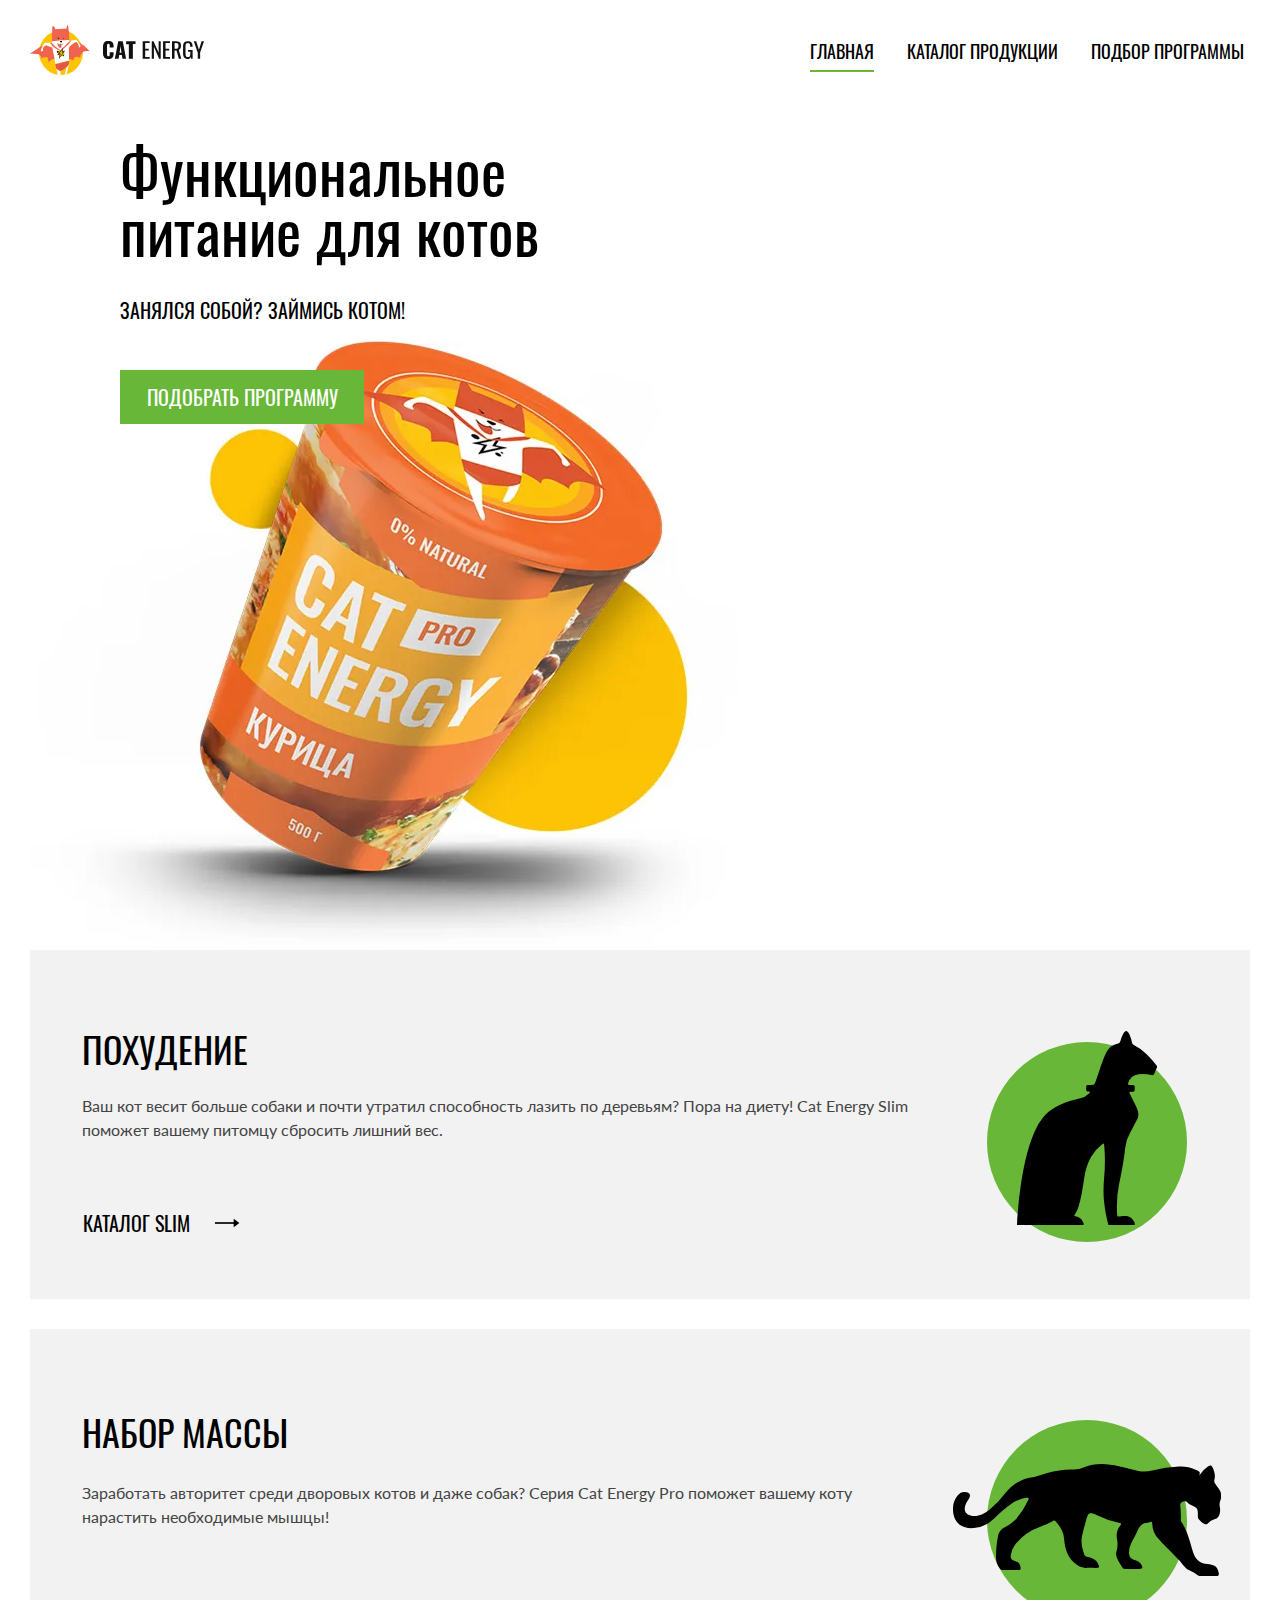
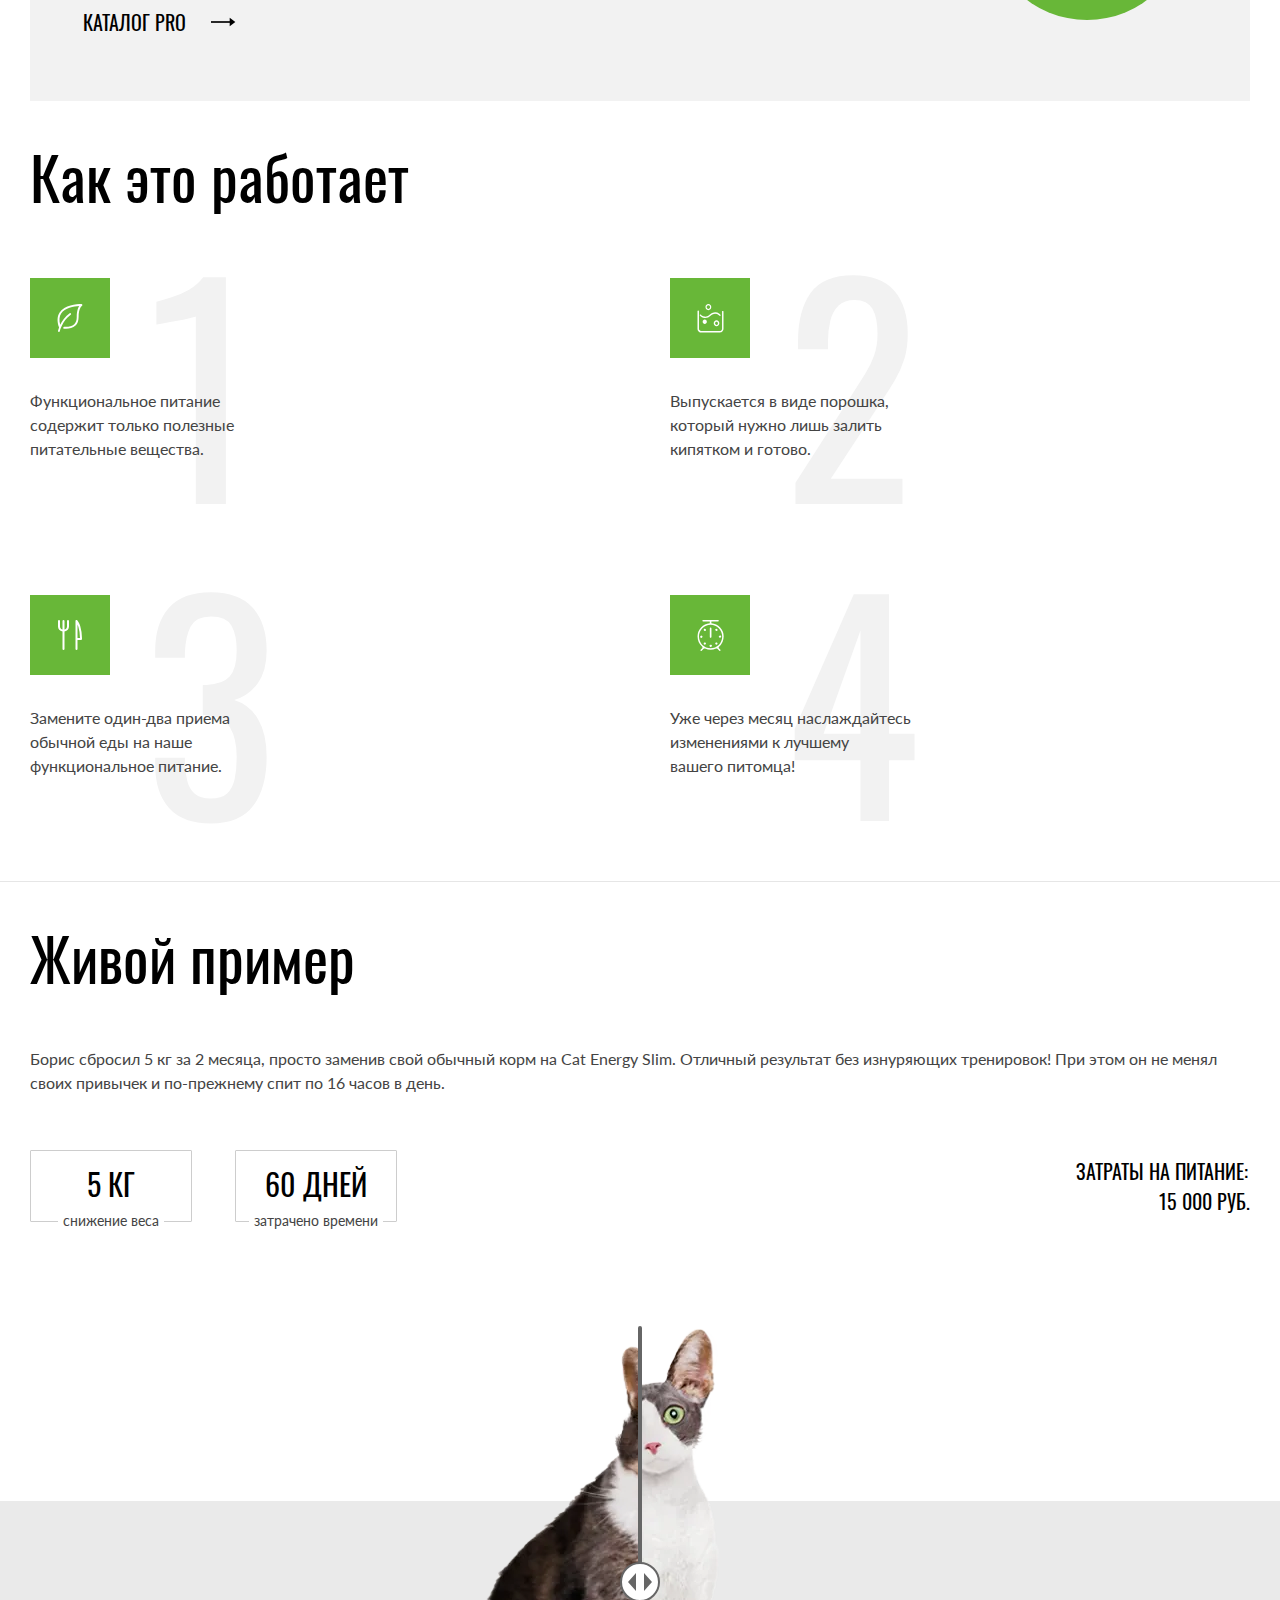
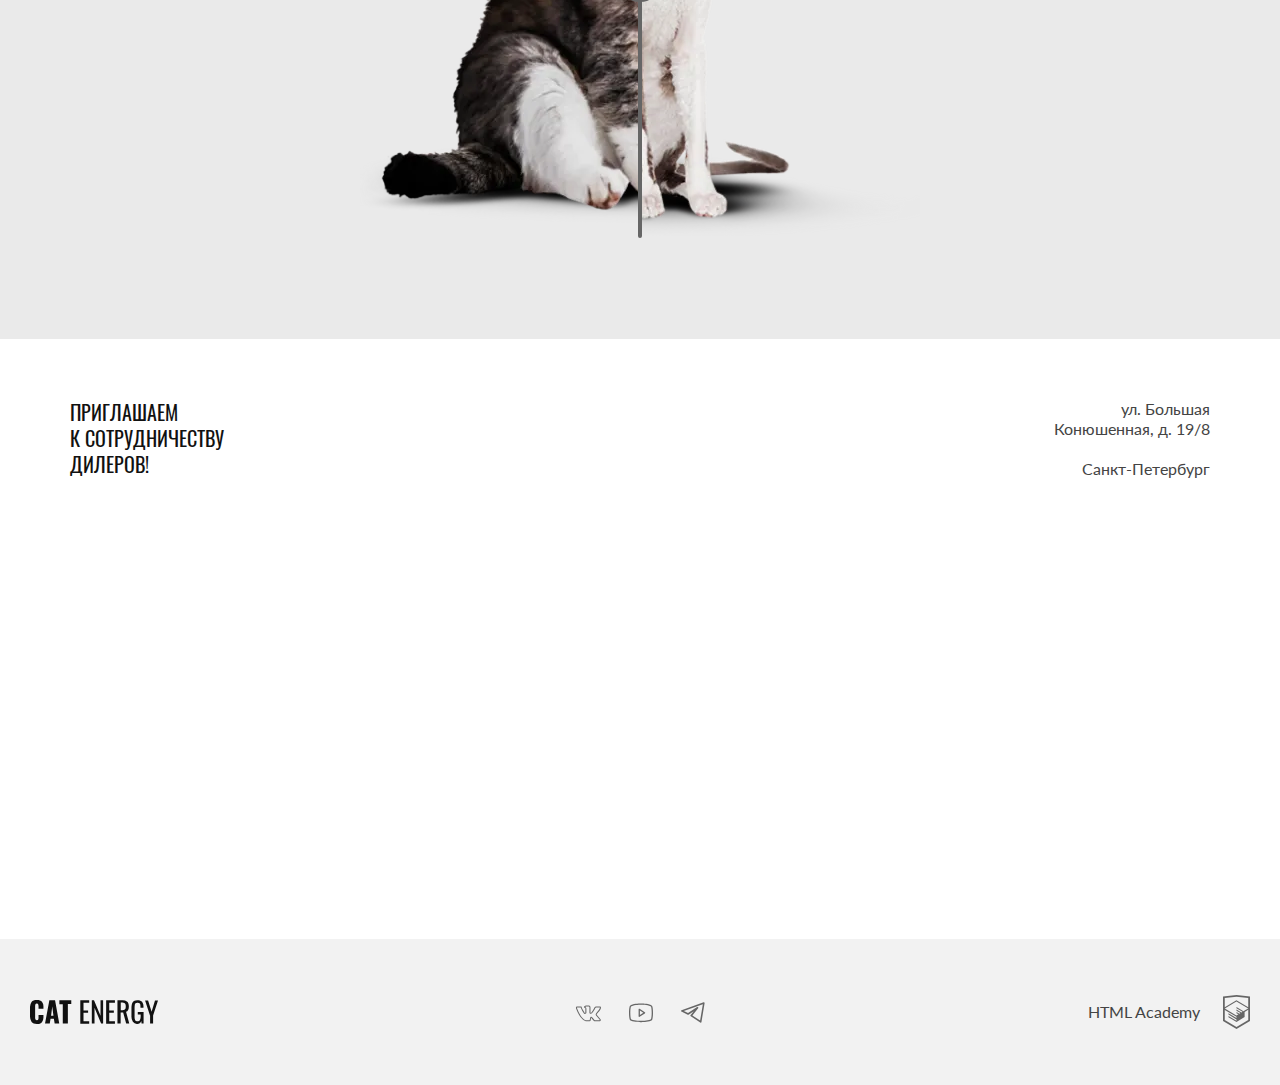
==== commit 435f25bc: "Deploying to gh-pages from @ BogzaLubov/2422439-cat-energy-31@c85eeef9f320afef5cf3a70f33a5b9ce24005c" ====
--- a/index.html
+++ b/index.html
@@ -1 +1 @@
-<!DOCTYPE html><html class="page" lang="ru"><head><meta charset="UTF-8"><title>Кэт энерджи</title><meta name="viewport" content="width=device-width,initial-scale=1"><link rel="stylesheet" href="styles/styles.css"><link rel="icon" href="favicon.ico"><!-- 32×32 --><link rel="icon" href="favicons/icon.svg" type="image/svg+xml"><link rel="apple-touch-icon" href="favicons/180.png"><!-- 180×180 --><link rel="manifest" href="manifest.webmanifest"><link rel="preload" href="fonts/lato/Lato-Regular.woff2" type="font/woff2" as="font" crossorigin="anonymous"><link rel="preload" href="fonts/oswald/oswaldregular.woff2" type="font/woff2" as="font" crossorigin="anonymous"><script src="scripts/index.js" defer="defer"></script></head><body class="page__body"><header class="header header--style header--nojs" data-test="header"><div class="header__wrapper container"><a class="header__logo logo" href="#"><picture><source media="(min-width: 1440px)" width="70" height="59" srcset="images/logo-image-desktop.svg" type="image/svg+xml"><source media="(min-width: 768px)" width="60" height="50" srcset="images/logo-image-tablet.svg" type="image/svg+xml"><img class="logo__image" src="images/logo-image-mobile.svg" width="33" height="38" alt="Логотип Кэт энерджи"></picture><img class="logo__text" src="images/logo-header.svg" width="101" height="18" alt="Кэт энерджи"></a><nav class="header__navigation navigation navigation--opened navigation--nojs"><button class="navigation__toggle" type="button"><span class="visually-hidden">Открыть меню</span></button><ul class="navigation__list"><li class="navigation__item"><a class="navigation__link navigation__link--current" href="#">Главная</a></li><li class="navigation__item"><a class="navigation__link" href="catalog.html">Каталог продукции</a></li><li class="navigation__item"><a class="navigation__link" href="#">Подбор программы</a></li></ul></nav></div></header><main class="main-container"><section class="hero" data-test="hero"><div class="container"><div class="hero__wrapper"><h1 class="hero__title title-h1">Функциональное<br>питание для котов</h1><p class="hero__subtitle">Занялся собой? Займись котом!</p><a class="hero__button button button--primary" href="#">Подобрать программу</a><picture><source media="(min-width: 1440px)" width="552" height="499" srcset="images/hero-desktop@1x.webp, images/hero-desktop@2x.webp 2x" type="image/webp"><source media="(min-width: 768px)" width="709" height="609" srcset="images/hero-tablet@1x.webp, images/hero-tablet@2x.webp 2x" type="image/webp"><source width="280" height="270" srcset="images/hero-mobile@1x.webp, images/hero-mobile@2x.webp 2x" type="image/webp"><source media="(min-width: 1440px)" width="552" height="499" srcset="images/hero-desktop@1x.png, images/hero-desktop@2x.png 2x" type="image/png"><source media="(min-width: 768px)" width="709" height="609" srcset="images/hero-tablet@1x.png, images/hero-tablet@2x.png 2x" type="image/png"><img class="hero__image" src="images/hero-mobile@1x.png" srcset="images/hero-mobile@2x.png 2x" width="280" height="270" alt="Банка с питанием для котов Cat energy"></picture></div></div></section><section class="programs container" data-test="programs"><h2 class="visually-hidden">Наши предложения</h2><div class="programs__card programs__card--slim"><h3 class="programs__card-title title-h2">Похудение</h3><p class="programs__card-description">Ваш кот весит больше собаки и почти утратил способность лазить по деревьям? Пора на диету! Cat Energy Slim поможет вашему питомцу сбросить лишний вес.</p><a class="programs__card-link" href="catalog.html">Каталог slim</a></div><div class="programs__card programs__card--fat"><h3 class="programs__card-title title-h2">Набор массы</h3><p class="programs__card-description">Заработать авторитет среди дворовых котов и даже собак? Серия Cat Energy Pro поможет вашему коту нарастить необходимые мышцы!</p><a class="programs__card-link" href="catalog.html">Каталог pro</a></div></section><section class="specials" data-test="features"><div class="specials__wrapper container"><h2 class="specials__title title-h1">Как это работает</h2><ul class="specials__list"><li class="specials__item specials__item--healthy"><p class="specials__item-description">Функциональное питание содержит только полезные питательные вещества.</p></li><li class="specials__item specials__item--easy"><p class="specials__item-description">Выпускается в виде порошка, который нужно лишь залить кипятком и готово.</p></li><li class="specials__item specials__item--replace"><p class="specials__item-description">Замените один-два приема обычной еды на наше функциональное питание.</p></li><li class="specials__item specials__item--result"><p class="specials__item-description">Уже через месяц наслаждайтесь изменениями к лучшему<br>вашего питомца!</p></li></ul></div></section><section class="example" data-test="proof"><div class="example__wrapper container"><div class="example__content"><h2 class="example__title title-h1">Живой пример</h2><p class="example__text">Борис сбросил 5 кг за 2 месяца, просто заменив свой обычный корм на Cat Energy Slim. Отличный результат без изнуряющих тренировок! При этом он не менял своих привычек и по-прежнему спит по 16 часов в день.</p><ul class="example__list"><li class="example__item"><p class="example__item-value">5 кг</p><p class="example__item-text">снижение веса</p></li><li class="example__item"><p class="example__item-value">60 дней</p><p class="example__item-text">затрачено времени</p></li></ul><p class="example__cost">Затраты на питание: <span>15 000 РУБ.</span></p><div class="example__picture slider" style="--curtain-place: 0.5;"><picture><source media="(min-width: 768px)" width="560" height="512" srcset="images/fat-cat-tablet@1x.webp, images/fat-cat-tablet@2x.webp 2x" type="image/webp"><source width="280" height="256" srcset="images/fat-cat-mobile@1x.webp, images/fat-cat-mobile@2x.webp 2x" type="image/webp"><source media="(min-width: 768px)" width="560" height="512" srcset="images/fat-cat-tablet@1x.png, images/fat-cat-tablet@2x.png 2x" type="image/png"><img class="example__picture-image slider__image slider__image--state-before" src="images/fat-cat-mobile@1x.png" srcset="images/fat-cat-mobile@2x.png 2x" width="280" height="256" alt="Толстый кот сидит"></picture><picture><source media="(min-width: 768px)" width="560" height="512" srcset="images/slim-cat-tablet@1x.webp, images/slim-cat-tablet@2x.webp 2x" type="image/webp"><source width="280" height="256" srcset="images/slim-cat-mobile@1x.webp, images/slim-cat-mobile@2x.webp 2x" type="image/webp"><source media="(min-width: 768px)" width="560" height="512" srcset="images/slim-cat-tablet@1x.png, images/slim-cat-tablet@2x.png 2x" type="image/png"><img class="example__picture-image slider__image slider__image--state-after" src="images/slim-cat-mobile@1x.png" srcset="images/slim-cat-mobile@2x.png 2x" width="280" height="256" alt="Худой кот сидит"></picture><button class="example__picture-toggle" type="button" aria-label="Передвижение слайдера"></button></div></div></div></section><section class="contacts" data-test="contacts"><div class="contacts__wrapper container"><div class="contacts__content"><h2 class="visually-hidden">Контакты</h2><p class="contacts__text">Приглашаем<br>к сотрудничеству дилеров!</p><address class="contacts__address">ул. Большая Конюшенная, д. 19/8 <span class="contacts__address-style">Санкт-Петербург</span></address></div></div><noscript><picture><source media="(min-width: 1440px)" width="1440" height="400" srcset="images/map-desktop@1x.webp, images/map-desktop@2x.webp 2x" type="image/webp"><source media="(min-width: 768px)" width="768" height="400" srcset="images/map-tablet@1x.webp, images/map-tablet@2x.webp 2x" type="image/webp"><source width="320" height="362" srcset="images/map-mobile@1x.webp, images/map-mobile@2x.webp 2x" type="image/webp"><source media="(min-width: 1440px)" width="1440" height="400" srcset="images/map-desktop@1x.png, images/map-desktop@2x.png 2x" type="image/png"><source media="(min-width: 768px)" width="768" height="400" srcset="images/map-tablet@1x.png, images/map-tablet@2x.png 2x" type="image/png"><img class="contacts__map" src="images/map-mobile@1x.png" srcset="images/map-mobile@2x.png 2x" width="320" height="362" alt="Карта места расположения"></picture></noscript><div class="contacts__map-iframe contacts__map-iframe--nojs"><iframe src="https://www.google.com/maps/embed?pb=!1m14!1m8!1m3!1d1996.7929883483553!2d30.3172265!3d59.9687573!3m2!1i1024!2i768!4f13.1!3m3!1m2!1s0x4696310fca5afc31%3A0x5f2ac55f567b2400!2sHTML%20Academy!5e0!3m2!1sru!2sus!4v1716360650734!5m2!1sru!2sus" width="320" height="362" style="border:0;" allowfullscreen="" title="Офис компании по адресу набережная реки Карповки, 5, литера П, Санкт-Петербург" loading="lazy" referrerpolicy="no-referrer-when-downgrade"></iframe></div></section></main><footer class="footer" data-test="footer"><div class="footer__wrapper container"><a class="footer__logo" href="index.html"><img src="images/logo-footer.svg" width="128" height="24" alt="Кэт энерджи"></a><div class="footer__socials socials"><ul class="socials__list"><li class="socials__item"><a class="socials__link socials__link--vkontakte" href="https://vk.com/htmlacademy" target="_blank" rel="noreferrer noopener"><span class="visually-hidden">Мы в Вконтакте</span></a></li><li class="socials__item"><a class="socials__link socials__link--youtube" href="https://www.youtube.com/user/htmlacademyru" target="_blank" rel="noreferrer noopener"><span class="visually-hidden">Мы в Ютубе</span></a></li><li class="socials__item"><a class="socials__link socials__link--telegram" href="https://t.me/htmlacademy" target="_blank" rel="noreferrer noopener"><span class="visually-hidden">Мы в Телеграме</span></a></li></ul></div><a class="footer__developer developer" href="https://htmlacademy.ru/intensive/adaptive" target="_blank" rel="noreferrer noopener"><span class="developer__text">HTML Academy</span> <span class="visually-hidden">Логотип html academy</span></a></div></footer></body></html>+<!DOCTYPE html><html class="page" lang="ru"><head><meta charset="UTF-8"><title>Кэт энерджи</title><meta name="viewport" content="width=device-width,initial-scale=1"><link rel="stylesheet" href="styles/styles.css"><link rel="icon" href="favicon.ico"><!-- 32×32 --><link rel="icon" href="favicons/icon.svg" type="image/svg+xml"><link rel="apple-touch-icon" href="favicons/180.png"><!-- 180×180 --><link rel="manifest" href="manifest.webmanifest"><link rel="preload" href="fonts/lato/Lato-Regular.woff2" type="font/woff2" as="font" crossorigin="anonymous"><link rel="preload" href="fonts/oswald/oswaldregular.woff2" type="font/woff2" as="font" crossorigin="anonymous"><script src="scripts/index.js" defer="defer"></script></head><body class="page__body"><header class="header header--style header--nojs" data-test="header"><div class="header__wrapper container"><a class="header__logo logo" href="#"><picture><source media="(min-width: 1440px)" width="70" height="59" srcset="images/logo-image-desktop.svg" type="image/svg+xml"><source media="(min-width: 768px)" width="60" height="50" srcset="images/logo-image-tablet.svg" type="image/svg+xml"><img class="logo__image" src="images/logo-image-mobile.svg" width="33" height="38" alt="Логотип Кэт энерджи"></picture><img class="logo__text" src="images/logo-header.svg" width="101" height="18" alt="Кэт энерджи"></a><nav class="header__navigation navigation navigation--opened navigation--nojs"><button class="navigation__toggle" type="button"><span class="visually-hidden">Открыть меню</span></button><ul class="navigation__list"><li class="navigation__item"><a class="navigation__link navigation__link--current" href="#">Главная</a></li><li class="navigation__item"><a class="navigation__link" href="catalog.html">Каталог продукции</a></li><li class="navigation__item"><a class="navigation__link" href="#">Подбор программы</a></li></ul></nav></div></header><main class="main-container"><section class="hero" data-test="hero"><div class="container"><div class="hero__wrapper"><h1 class="hero__title title-h1">Функциональное<br>питание для котов</h1><p class="hero__subtitle">Занялся собой? Займись котом!</p><a class="hero__button button button--primary" href="#">Подобрать программу</a><picture><source media="(min-width: 1440px)" width="552" height="499" srcset="images/hero-desktop@1x.webp, images/hero-desktop@2x.webp 2x" type="image/webp"><source media="(min-width: 768px)" width="709" height="609" srcset="images/hero-tablet@1x.webp, images/hero-tablet@2x.webp 2x" type="image/webp"><source width="280" height="270" srcset="images/hero-mobile@1x.webp, images/hero-mobile@2x.webp 2x" type="image/webp"><source media="(min-width: 1440px)" width="552" height="499" srcset="images/hero-desktop@1x.png, images/hero-desktop@2x.png 2x" type="image/png"><source media="(min-width: 768px)" width="709" height="609" srcset="images/hero-tablet@1x.png, images/hero-tablet@2x.png 2x" type="image/png"><img class="hero__image" src="images/hero-mobile@1x.png" srcset="images/hero-mobile@2x.png 2x" width="280" height="270" alt="Банка с питанием для котов Cat energy"></picture></div></div></section><section class="programs container" data-test="programs"><h2 class="visually-hidden">Наши предложения</h2><div class="programs__card programs__card--slim"><h3 class="programs__card-title title-h2">Похудение</h3><p class="programs__card-description">Ваш кот весит больше собаки и почти утратил способность лазить по деревьям? Пора на диету! Cat Energy Slim поможет вашему питомцу сбросить лишний вес.</p><a class="programs__card-link" href="catalog.html">Каталог slim</a></div><div class="programs__card programs__card--fat"><h3 class="programs__card-title title-h2">Набор массы</h3><p class="programs__card-description">Заработать авторитет среди дворовых котов и даже собак? Серия Cat Energy Pro поможет вашему коту нарастить необходимые мышцы!</p><a class="programs__card-link" href="catalog.html">Каталог pro</a></div></section><section class="specials" data-test="features"><div class="specials__wrapper container"><h2 class="specials__title title-h1">Как это работает</h2><ul class="specials__list"><li class="specials__item specials__item--healthy"><p class="specials__item-description">Функциональное питание содержит только полезные питательные вещества.</p></li><li class="specials__item specials__item--easy"><p class="specials__item-description">Выпускается в виде порошка, который нужно лишь залить кипятком и готово.</p></li><li class="specials__item specials__item--replace"><p class="specials__item-description">Замените один-два приема обычной еды на наше функциональное питание.</p></li><li class="specials__item specials__item--result"><p class="specials__item-description">Уже через месяц наслаждайтесь изменениями к лучшему<br>вашего питомца!</p></li></ul></div></section><section class="example" data-test="proof"><div class="example__wrapper container"><div class="example__content"><h2 class="example__title title-h1">Живой пример</h2><p class="example__text">Борис сбросил 5 кг за 2 месяца, просто заменив свой обычный корм на Cat Energy Slim. Отличный результат без изнуряющих тренировок! При этом он не менял своих привычек и по-прежнему спит по 16 часов в день.</p><ul class="example__list"><li class="example__item"><p class="example__item-value">5 кг</p><p class="example__item-text">снижение веса</p></li><li class="example__item"><p class="example__item-value">60 дней</p><p class="example__item-text">затрачено времени</p></li></ul><p class="example__cost">Затраты на питание: <span>15 000 РУБ.</span></p><div class="example__picture slider" style="--curtain-place: 0.5;"><picture><source media="(min-width: 768px)" width="560" height="512" srcset="images/fat-cat-tablet@1x.webp, images/fat-cat-tablet@2x.webp 2x" type="image/webp"><source width="280" height="256" srcset="images/fat-cat-mobile@1x.webp, images/fat-cat-mobile@2x.webp 2x" type="image/webp"><source media="(min-width: 768px)" width="560" height="512" srcset="images/fat-cat-tablet@1x.png, images/fat-cat-tablet@2x.png 2x" type="image/png"><img class="example__picture-image slider__image slider__image--state-before" src="images/fat-cat-mobile@1x.png" srcset="images/fat-cat-mobile@2x.png 2x" width="280" height="256" alt="Толстый кот сидит"></picture><picture><source media="(min-width: 768px)" width="560" height="512" srcset="images/slim-cat-tablet@1x.webp, images/slim-cat-tablet@2x.webp 2x" type="image/webp"><source width="280" height="256" srcset="images/slim-cat-mobile@1x.webp, images/slim-cat-mobile@2x.webp 2x" type="image/webp"><source media="(min-width: 768px)" width="560" height="512" srcset="images/slim-cat-tablet@1x.png, images/slim-cat-tablet@2x.png 2x" type="image/png"><img class="example__picture-image slider__image slider__image--state-after" src="images/slim-cat-mobile@1x.png" srcset="images/slim-cat-mobile@2x.png 2x" width="280" height="256" alt="Худой кот сидит"></picture><button class="example__picture-toggle" type="button" aria-label="Передвижение слайдера"></button></div></div></div></section><section class="contacts" data-test="contacts"><div class="contacts__wrapper container"><div class="contacts__content"><h2 class="visually-hidden">Контакты</h2><p class="contacts__text">Приглашаем<br>к сотрудничеству дилеров!</p><address class="contacts__address">ул. Большая Конюшенная, д. 19/8 <span class="contacts__address-style">Санкт-Петербург</span></address></div></div><div class="contacts__map contacts__map--nojs"><noscript><picture><source media="(min-width: 1440px)" width="1440" height="400" srcset="images/map-desktop@1x.webp, images/map-desktop@2x.webp 2x" type="image/webp"><source media="(min-width: 768px)" width="768" height="400" srcset="images/map-tablet@1x.webp, images/map-tablet@2x.webp 2x" type="image/webp"><source width="320" height="362" srcset="images/map-mobile@1x.webp, images/map-mobile@2x.webp 2x" type="image/webp"><source media="(min-width: 1440px)" width="1440" height="400" srcset="images/map-desktop@1x.png, images/map-desktop@2x.png 2x" type="image/png"><source media="(min-width: 768px)" width="768" height="400" srcset="images/map-tablet@1x.png, images/map-tablet@2x.png 2x" type="image/png"><img class="contacts__map-image" src="images/map-mobile@1x.png" srcset="images/map-mobile@2x.png 2x" width="320" height="362" alt="Карта места расположения"></picture></noscript><iframe src="https://www.google.com/maps/embed?pb=!1m14!1m8!1m3!1d1996.7929883483553!2d30.3172265!3d59.9687573!3m2!1i1024!2i768!4f13.1!3m3!1m2!1s0x4696310fca5afc31%3A0x5f2ac55f567b2400!2sHTML%20Academy!5e0!3m2!1sru!2sus!4v1716360650734!5m2!1sru!2sus" width="320" height="362" style="border:0;" allowfullscreen="" title="Офис компании по адресу набережная реки Карповки, 5, литера П, Санкт-Петербург" loading="lazy" referrerpolicy="no-referrer-when-downgrade"></iframe></div></section></main><footer class="footer" data-test="footer"><div class="footer__wrapper container"><a class="footer__logo" href="index.html"><img src="images/logo-footer.svg" width="128" height="24" alt="Кэт энерджи"></a><div class="footer__socials socials"><ul class="socials__list"><li class="socials__item"><a class="socials__link socials__link--vkontakte" href="https://vk.com/htmlacademy" target="_blank" rel="noreferrer noopener"><span class="visually-hidden">Мы в Вконтакте</span></a></li><li class="socials__item"><a class="socials__link socials__link--youtube" href="https://www.youtube.com/user/htmlacademyru" target="_blank" rel="noreferrer noopener"><span class="visually-hidden">Мы в Ютубе</span></a></li><li class="socials__item"><a class="socials__link socials__link--telegram" href="https://t.me/htmlacademy" target="_blank" rel="noreferrer noopener"><span class="visually-hidden">Мы в Телеграме</span></a></li></ul></div><a class="footer__developer developer" href="https://htmlacademy.ru/intensive/adaptive" target="_blank" rel="noreferrer noopener"><span class="developer__text">HTML Academy</span> <span class="visually-hidden">Логотип html academy</span></a></div></footer></body></html>--- a/styles/styles.css
+++ b/styles/styles.css
@@ -1 +1 @@
-@font-face{font-family:Lato;font-weight:400;font-style:normal;font-display:swap;src:url(../fonts/lato/Lato-Regular.woff2)format("woff2")}@font-face{font-family:Oswald;font-weight:400;font-style:normal;font-display:swap;src:url(../fonts/oswald/oswaldregular.woff2)format("woff2")}*,:before,:after{box-sizing:border-box}html{height:100%}body{color:#444;background-color:#fff;height:100%;margin:0;font-family:Lato,Arial,sans-serif;font-size:14px;font-style:normal;font-weight:400;line-height:18px}@media (width>=768px){body{font-size:16px;line-height:24px}}img{object-fit:contain;max-width:100%;height:auto}picture,source{display:contents}.visually-hidden{clip:rect(0 0 0 0);border:0;width:1px;height:1px;margin:-1px;padding:0;position:absolute;overflow:hidden}.button{text-align:center;text-transform:uppercase;cursor:pointer;border:none;padding:10px 15px;font-family:Oswald,Arial,sans-serif;font-size:16px;font-style:normal;font-weight:400;line-height:20px;text-decoration:none;display:block}.button--primary{color:#fff;background-color:#68b738}.button--primary:hover{background-color:#5eaa2f}.button--primary:active{color:#ffffff4d}.button--primary:disabled{opacity:.1}.button--secondary{color:#444;background-color:#f2f2f2}.button--secondary:hover,.button--secondary:active{background-color:#ebebeb}.container{width:100%;margin:0 auto;padding:0 20px}@media (width>=768px){.container{padding:0 30px}}@media (width>=1440px){.container{max-width:1280px}.header{position:relative}}@media (width<=767px){.header{border-bottom:1px solid #e6e6e6;align-items:center;padding-top:13px;display:flex;position:relative}}@media (width>=1440px){.header--style:before{content:"";z-index:-1;background-image:linear-gradient(270deg,#68b738d9,#68b738d9),linear-gradient(270deg,#3f3e46,#404145);background-size:auto;width:50%;height:100%;position:absolute;top:0;right:0}}.header__wrapper{flex-wrap:wrap;justify-content:space-between;align-items:center;display:flex}@media (width>=768px){.header__wrapper{padding-top:25px}}@media (width>=1440px){.header__wrapper{padding-top:55px}}.navigation__toggle{background:0 0;border:none;width:24px;height:24px;margin-right:10px}.navigation__toggle:before{content:"";background-color:#000;width:24px;height:24px;margin-bottom:11px;margin-left:3px;display:block;-webkit-mask-image:url(../icons/stack.svg#burger-icon);mask-image:url(../icons/stack.svg#burger-icon);-webkit-mask-position:50%;mask-position:50%;-webkit-mask-size:contain;mask-size:contain;-webkit-mask-repeat:no-repeat;mask-repeat:no-repeat}.navigation__toggle:hover:before{opacity:.6}.navigation__toggle:active:before{opacity:.3}@media (width>=768px){.navigation__toggle{display:none}}.navigation--opened .navigation__toggle{background:0 0;border:none;width:24px;height:24px}.navigation--opened .navigation__toggle:before{content:"";background-color:#000;width:18px;height:18px;margin-left:10px;display:block;-webkit-mask-image:url(../icons/stack.svg#close-icon);mask-image:url(../icons/stack.svg#close-icon);-webkit-mask-position:50%;mask-position:50%;-webkit-mask-size:contain;mask-size:contain;-webkit-mask-repeat:no-repeat;mask-repeat:no-repeat}.navigation--opened .navigation__toggle:hover:before{opacity:.6}.navigation--opened .navigation__toggle:active:before{opacity:.3}@media (width>=768px){.navigation--opened .navigation__toggle{display:none}}.navigation--nojs .navigation__toggle{display:none}.navigation__list{text-transform:uppercase;margin:0;padding:0;font-family:Oswald,Arial,sans-serif;font-size:20px;font-style:normal;font-weight:400;line-height:20px;list-style:none}@media (width>=768px){.navigation__list{flex-flow:wrap;justify-content:end;gap:33px;max-width:60vw;padding:10px 6px 8px;font-family:Oswald,Arial,sans-serif;font-size:18px;font-style:normal;font-weight:400;line-height:24px;display:flex}}@media (width>=1440px){.navigation__list{max-width:600px;padding:10px 2px 8px;font-family:Oswald,Arial,sans-serif;font-size:20px;font-style:normal;font-weight:400;line-height:30px}}@media (width<=767px){.navigation .navigation__list{text-align:center;z-index:3;background-color:#fff;width:100vw;display:block;position:absolute;top:100%;left:0}}.header--nojs{min-height:auto;padding-top:13px}@media (width<=767px){.header--nojs .navigation__list{margin:0 -20px;position:static}.navigation:not(.navigation--opened) .navigation__list{display:none}}.navigation__link{color:#000;text-decoration:none;display:block;position:relative}.navigation__link:hover{opacity:.6}.navigation__link:active{opacity:.3}@media (width>=1440px){.navigation__link{color:#fff}}@media (width<=767px){.navigation__link{padding:24px 0 21px}.navigation__item{border-top:1px solid #e6e6e6}.navigation__item:last-child{border-bottom:2px solid #e6e6e6}}@media (width>=768px){.navigation__link--color{color:#000}.navigation__link--current:after,.navigation__link--current-accent:after{content:"";background-color:#68b738;height:2px;position:absolute;bottom:-9px;left:0;right:0}}@media (width>=1440px){.navigation__link--current:after{background-color:#fff}}.footer{text-align:center;background-color:#f2f2f2;padding:20px 0}@media (width>=768px){.footer{padding:56px 0}}@media (width>=1440px){.footer{padding:67px}}@media (width>=768px){.footer__wrapper{grid-template-columns:repeat(3,1fr);display:grid}}.footer__logo{border-bottom:1px solid #d9d9d9;justify-content:center;padding:20px 0;display:flex}.footer__logo:hover{opacity:.8}.footer__logo:active{opacity:.6}@media (width>=768px){.footer__logo{border:none;justify-content:start;padding:0}}.logo{cursor:pointer;flex-wrap:wrap;align-items:center;text-decoration:none;display:flex}.logo:hover{opacity:.8}.logo:active{opacity:.6}@media (width<=767px){.logo{flex-grow:1;justify-content:space-between;padding-bottom:14px}}@media (width>=768px){.logo__text{min-width:101px;height:auto;margin-left:13px}}@media (width>=1440px){.logo__text{min-width:118px;margin-left:14px}}@media (width<=767px){.logo__text{margin:0 auto}}.title-h1{color:#000;font-family:Oswald,Arial,sans-serif;font-size:36px;font-style:normal;font-weight:400;line-height:36px}@media (width>=768px){.title-h1{font-size:60px;line-height:60px}}.title-h2{color:#000;text-transform:uppercase;margin:0;font-family:Oswald,Arial,sans-serif;font-size:24px;font-style:normal;font-weight:400;line-height:37px}@media (width>=768px){.title-h2{font-size:36px;line-height:36px}}.title-h3{color:#000;text-transform:uppercase;font-family:Oswald,Arial,sans-serif;font-size:24px;font-style:normal;font-weight:400;line-height:37px}.title-h4{color:#222;text-transform:uppercase;font-family:Oswald,Arial,sans-serif;font-size:16px;font-style:normal;font-weight:400;line-height:20px}@media (width>=768px){.title-h4{font-size:20px;line-height:24px}}.main-container{flex-grow:1}.page__body{flex-direction:column;display:flex}@media (width>=768px){.catalog{padding-top:65px;padding-bottom:76px}}@media (width>=1440px){.catalog{padding-top:74px;padding-bottom:72px}}@media (width<=767px){.catalog{padding:0}}.catalog__title{margin:0}@media (width>=768px){.catalog__title{margin-bottom:84px}}@media (width<=767px){.catalog__title{padding:28px 20px 40px}}.catalog__list{margin:0;padding:0;list-style-type:none}@media (width>=768px){.catalog__list{grid-template-columns:repeat(auto-fill,minmax(324px,1fr));gap:60px;display:grid}}@media (width>=1440px){.catalog__list{grid-template-columns:repeat(4,1fr);gap:63px 80px;display:grid}.contacts{position:relative}}.contacts--color{background-color:#f2f2f2}.contacts iframe{border:0;width:100%;height:100%}.contacts__content{justify-content:space-between;padding:26px 0;display:flex}@media (width>=768px){.contacts__content{padding:60px 40px}}@media (width>=1440px){.contacts__content{content:"";z-index:1;justify-content:initial;background-color:#fff;gap:85px;min-width:565px;padding:61px 75px 60px 80px;display:flex;position:absolute;top:95px}}.contacts__text{color:#111;text-transform:uppercase;max-width:140px;margin:0;font-family:Oswald,Arial,sans-serif;font-size:16px;font-style:normal;font-weight:400;line-height:20px}@media (width>=768px){.contacts__text{max-width:165px;font-size:20px;line-height:26px}}.contacts__address{max-width:140px;font-style:normal;line-height:20px;text-decoration:none}@media (width>=768px){.contacts__address{text-align:end;flex-direction:column;gap:20px;max-width:160px;display:flex}}@media (width>=1440px){.contacts__address{text-align:start;gap:18px}}.contacts__map{object-fit:cover;width:100%;display:block}.contacts__map-iframe{border:0;width:100%;height:100%}@media (width>=768px){.contacts__map-iframe{height:400px}}@media (width<=767px){.contacts__map-iframe{height:362px}}.contacts__map-iframe--nojs{display:none}.developer{text-decoration:none}.developer__text{color:#444;justify-content:space-between;align-items:center;padding:18px 0;font-size:16px;line-height:20px;display:flex}.developer__text:after{content:"";background-color:#666;width:27px;height:34px;-webkit-mask-image:url(../icons/stack.svg#developer-logo);mask-image:url(../icons/stack.svg#developer-logo);-webkit-mask-position:50%;mask-position:50%;-webkit-mask-repeat:no-repeat;mask-repeat:no-repeat}.developer__text:hover:after{background-color:#68b738}.developer__text:active{color:#4444444d}.developer__text:active:after{background-color:#68b7384d}@media (width>=768px){.developer__text{justify-content:end;gap:23px;padding:0}}.example{background-color:#eaeaea}@media (width>=768px){.example{background-color:#fff;background-image:linear-gradient(#fff0 0 619px,#eaeaea 619px 100%)}}@media (width>=1440px){.example{background-color:#fff;background-image:linear-gradient(#fff0 0 136px,#f2f2f2 136px 100%)}}.example__content{padding-top:25px;padding-bottom:40px}@media (width>=768px){.example__content{grid-template-columns:2fr 1fr;padding-top:45px;padding-bottom:101px;display:grid}}@media (width>=1440px){.example__content{grid-template-columns:50% 50%;padding-top:0;padding-bottom:75px}}.example__title{margin:0 0 40px;line-height:40px}@media (width>=768px){.example__title{grid-column:1/-1;margin:0 0 60px;line-height:60px}}@media (width>=1440px){.example__title{grid-column:1/2;margin:0 0 147px}}.example__text{margin:0 0 20px}@media (width>=768px){.example__text{grid-column:1/-1;margin:0 0 55px}}@media (width>=1440px){.example__text{grid-column:1/2;max-width:433px;margin:0 0 69px}}.example__list{flex-wrap:wrap;justify-content:center;gap:32px;margin:0 0 34px;padding:0;list-style-type:none;display:flex}@media (width>=768px){.example__list{justify-content:start;gap:43px;margin:0 0 104px}}@media (width>=1440px){.example__list{grid-column:1/2;max-width:575px;margin:0 0 60px}}.example__item{border:1px solid #cdcdcd;border-radius:1px;flex-direction:column;width:124px;height:56px;display:flex}@media (width>=768px){.example__item{width:162px;height:72px}}.example__item-value{color:#000;text-transform:uppercase;align-self:center;margin:13px auto 9px;font-family:Oswald,Arial,sans-serif;font-size:24px;font-style:normal;font-weight:400;line-height:24px}@media (width>=768px){.example__item-value{margin:14px auto 7px;font-size:30px;line-height:37px}}.example__item-text{text-align:center;background-color:#eaeaea;align-self:center;margin:0;font-size:12px;line-height:12px}@media (width>=768px){.example__item-text{background-color:#fff;margin-top:5px;padding:0 5px;font-size:14px;line-height:14px}}@media (width>=1440px){.example__item-text{background-color:#f2f2f2}}@media (width<=767px){.example__item-text{width:77px;height:24px}}.example__cost{color:#000;text-align:center;text-transform:uppercase;margin:0 0 20px;font-family:Oswald,Arial,sans-serif;font-size:14px;font-style:normal;font-weight:400;line-height:20px}@media (width>=768px){.example__cost{text-align:end;flex-direction:column;justify-self:end;gap:10px;max-width:174px;margin:11px 2px 0;font-size:20px;line-height:20px;display:flex}}@media (width>=1440px){.example__cost{flex-direction:row;justify-self:start;gap:66px;max-width:none;margin:0}}.example__cost span{min-width:90px;margin-right:-2px}.example__picture{position:relative}@media (width>=768px){.example__picture{grid-column:1/-1;margin:0 auto;display:flex}}@media (width>=1440px){.example__picture{grid-area:1/2/5/3;justify-self:end;margin:0}}.example__picture-image{display:block}.example__picture-toggle{cursor:pointer;background-color:#666;border:none;border-radius:2px;width:4px;height:100%;padding:0;display:block;position:absolute;top:50%;left:50%;transform:translate(-50%,-50%)}.example__picture-toggle:hover{background-color:#68b738}.example__picture-toggle:active{opacity:.6;background-color:#68b738}.example__picture-toggle:before{content:"";background-color:#fff;border:2px solid #666;border-radius:50%;width:40px;height:40px;position:absolute;top:50%;left:50%;transform:translate(-50%,-50%)}.example__picture-toggle:hover:before{border-color:#68b738}.example__picture-toggle:active:before{border-color:#68b73899}.example__picture-toggle:after{content:"";background-color:#666;width:24px;height:18px;position:absolute;top:50%;left:50%;transform:translate(-50%,-50%);-webkit-mask-image:url(../icons/stack.svg#slider-icon);mask-image:url(../icons/stack.svg#slider-icon);-webkit-mask-position:50%;mask-position:50%;-webkit-mask-size:contain;mask-size:contain;-webkit-mask-repeat:no-repeat;mask-repeat:no-repeat}.example__picture-toggle:hover:after{background-color:#68b738}.example__picture-toggle:active:after{opacity:.6;background-color:#68b738}@media (width>=1440px){.extra-catalog{grid-template-columns:repeat(4,1fr);column-gap:80px;display:grid}}@media (width<=767px){.extra-catalog{padding-top:25px}}.extra-catalog__title{color:#000;background-color:#fff;width:-moz-fit-content;width:fit-content;margin:0 0 34px;font-family:Oswald,Arial,sans-serif;font-size:24px;font-style:normal;font-weight:400;line-height:24px;position:relative;box-shadow:-40px 0 #fff,40px 0 #fff}@media (width>=768px){.extra-catalog__title{margin:0 0 78px 40px;font-size:32px;line-height:32px}}@media (width>=1440px){.extra-catalog__title{grid-column:1/-1;margin:0 0 78px;font-size:40px;line-height:40px}}.extra-catalog__title:after{content:"";z-index:-1;background:#68b738;width:100vw;height:2px;display:block;position:absolute;top:43%;right:0;box-shadow:100vw 0 #68b738}.extra-catalog__list{margin:0 0 35px;padding:0;list-style-type:none}@media (width>=768px){.extra-catalog__list{margin:0 0 69px}}@media (width>=1440px){.extra-catalog__list{grid-column:1/4;margin:0}.extra-catalog__item{border-top:1px solid #cdcdcd;padding:15px 0 17px}}.extra-product{display:grid}@media (width>=768px){.extra-product{border-top:1px solid #cdcdcd;border-left:1px solid #cdcdcd;border-right:1px solid #cdcdcd;grid-template-columns:50% 35% 15%;padding:26px 37px 28px}}@media (width>=1440px){.extra-product{border-left:none;border-right:none;grid-template-columns:minmax(325px,1fr) 1fr 1fr 1fr;align-items:center;padding:15px 0 16px}}@media (width<=767px){.extra-product{border-top:1px solid #cdcdcd;grid-template-rows:min-content 1fr min-content;grid-template-columns:1fr 1fr;padding:14px 0 18px}}.extra-product:last-child{border-bottom:1px solid #cdcdcd}@media (width>=768px){.extra-product__title{margin:0 0 24px;line-height:20px}}@media (width>=1440px){.extra-product__title{margin:0}}@media (width<=767px){.extra-product__title{grid-column:1/-1;margin:0 0 13px;line-height:16px}}@media (width>=768px){.extra-product__text{text-align:end;margin:2px 0 0;font-size:16px;line-height:20px}}@media (width>=1440px){.extra-product__text{text-align:start;margin-top:3px}}@media (width<=767px){.extra-product__text{text-align:left;margin:0 0 14px;font-size:14px;line-height:14px}}@media (width>=768px){.extra-product__price{text-align:end;margin:1px 3px 0 0;font-size:16px;line-height:20px}}@media (width>=1440px){.extra-product__price{vertical-align:middle;text-align:end;margin:4px 40px 0 0}}@media (width<=767px){.extra-product__price{text-align:end;margin:0 0 14px;font-size:14px;line-height:14px}}.extra-product__button{grid-column:1/-1}@media (width>=1440px){.extra-product__button{grid-column:auto;min-width:244px}}.gift{background-color:#68b738;min-width:280px;padding:58px 0 43px;display:block}@media (width<=767px){.gift{background-image:-webkit-linear-gradient(270deg,#68b738d9,#68b738d9),-webkit-image-set(url(../../images/bg-catalog-cat-mobile@1x.webp) 1x type("image/webp"),url(../../images/bg-catalog-cat-mobile@1x.jpg) 1x type("image/jpeg"),url(../../images/bg-catalog-cat-mobile@2x.webp) 2x type("image/webp"),url(../../images/bg-catalog-cat-mobile@2x.jpg) 2x type("image/jpeg"));background-image:linear-gradient(270deg,#68b738d9,#68b738d9),image-set("../../images/bg-catalog-cat-mobile@1x.webp" 1x type("image/webp"),"../../images/bg-catalog-cat-mobile@1x.jpg" 1x type("image/jpeg"),"../../images/bg-catalog-cat-mobile@2x.webp" 2x type("image/webp"),"../../images/bg-catalog-cat-mobile@2x.jpg" 2x type("image/jpeg"));background-position:50%;background-repeat:no-repeat;background-size:cover;width:100%}}@media (width>=768px){.gift{background-image:-webkit-linear-gradient(270deg,#68b738d9,#68b738d9),-webkit-image-set(url(../../images/bg-catalog-cat-tablet@1x.webp) 1x type("image/webp"),url(../../images/bg-catalog-cat-tablet@1x.jpg) 1x type("image/jpeg"),url(../../images/bg-catalog-cat-tablet@2x.webp) 2x type("image/webp"),url(../../images/bg-catalog-cat-tablet@2x.jpg) 2x type("image/jpeg"));background-image:linear-gradient(270deg,#68b738d9,#68b738d9),image-set("../../images/bg-catalog-cat-tablet@1x.webp" 1x type("image/webp"),"../../images/bg-catalog-cat-tablet@1x.jpg" 1x type("image/jpeg"),"../../images/bg-catalog-cat-tablet@2x.webp" 2x type("image/webp"),"../../images/bg-catalog-cat-tablet@2x.jpg" 2x type("image/jpeg"));background-position:50%;background-repeat:no-repeat;background-size:cover;justify-content:space-between;width:100%;padding:59px 125px 60px 79px;display:flex}}@media (width>=1440px){.gift{background-image:-webkit-linear-gradient(270deg,#68b738d9,#68b738d9),-webkit-image-set(url(../../images/bg-catalog-cat-desktop@1x.webp) 1x type("image/webp"),url(../../images/bg-catalog-cat-desktop@1x.jpg) 1x type("image/jpeg"),url(../../images/bg-catalog-cat-desktop@2x.webp) 2x type("image/webp"),url(../../images/bg-catalog-cat-desktop@2x.jpg) 2x type("image/jpeg"));background-image:linear-gradient(270deg,#68b738d9,#68b738d9),image-set("../../images/bg-catalog-cat-desktop@1x.webp" 1x type("image/webp"),"../../images/bg-catalog-cat-desktop@1x.jpg" 1x type("image/jpeg"),"../../images/bg-catalog-cat-desktop@2x.webp" 2x type("image/webp"),"../../images/bg-catalog-cat-desktop@2x.jpg" 2x type("image/jpeg"));background-position:50%;background-repeat:no-repeat;background-size:cover;flex-direction:column;justify-content:center;width:100%;min-width:245px;padding:56px 35px 43px}}.gift:before{content:"";background-color:#fff;min-width:78px;min-height:81px;display:block;top:0;left:0;-webkit-mask-image:url(../icons/stack.svg#gift-icon);mask-image:url(../icons/stack.svg#gift-icon);-webkit-mask-position:50%;mask-position:50%;-webkit-mask-repeat:no-repeat;mask-repeat:no-repeat}@media (width>=1440px){.gift:before{margin-bottom:48px}}.gift__text{color:#fff;text-align:center;margin:0;padding-top:48px;font-size:16px;line-height:20px}@media (width>=768px){.gift__text{text-align:left;align-self:center;padding:0}}@media (width>=1440px){.gift__text{text-align:center}}.hero{text-align:center;padding:27px 0 20px}@media (width>=768px){.hero{padding:65px 0 0}}@media (width>=1440px){.hero{padding-top:110px;padding-bottom:184px;position:relative}}@media (width<=767px){.hero{flex-direction:column;display:flex;position:relative}.hero:before{content:"";z-index:-1;background-image:-webkit-linear-gradient(270deg,#68b738d9,#68b738d9),-webkit-image-set(url(../../images/bg-hero-cat-mobile@1x.webp) 1x type("image/webp"),url(../../images/bg-hero-cat-mobile@1x.jpg) 1x type("image/jpeg"),url(../../images/bg-hero-cat-mobile@2x.webp) 2x type("image/webp"),url(../../images/bg-hero-cat-mobile@2x.jpg) 2x type("image/jpeg")),-webkit-linear-gradient(270deg,#3f3e46,#585760);background-image:linear-gradient(270deg,#68b738d9,#68b738d9),image-set("../../images/bg-hero-cat-mobile@1x.webp" 1x type("image/webp"),"../../images/bg-hero-cat-mobile@1x.jpg" 1x type("image/jpeg"),"../../images/bg-hero-cat-mobile@2x.webp" 2x type("image/webp"),"../../images/bg-hero-cat-mobile@2x.jpg" 2x type("image/jpeg")),linear-gradient(270deg,#3f3e46,#585760);background-position:top;background-repeat:no-repeat;background-size:auto 302px;width:100%;height:302px;position:absolute;top:0;left:0}}@media (width>=1440px){.hero:before{content:"";z-index:-1;background-image:-webkit-linear-gradient(270deg,#68b738d9,#68b738d9),-webkit-image-set(url(../../images/bg-hero-cat-desktop@1x.webp) 1x type("image/webp"),url(../../images/bg-hero-cat-desktop@1x.jpg) 1x type("image/jpeg"),url(../../images/bg-hero-cat-desktop@2x.webp) 2x type("image/webp"),url(../../images/bg-hero-cat-desktop@2x.jpg) 2x type("image/jpeg")),-webkit-linear-gradient(270deg,#3f3e46,#404145);background-image:linear-gradient(270deg,#68b738d9,#68b738d9),image-set("../../images/bg-hero-cat-desktop@1x.webp" 1x type("image/webp"),"../../images/bg-hero-cat-desktop@1x.jpg" 1x type("image/jpeg"),"../../images/bg-hero-cat-desktop@2x.webp" 2x type("image/webp"),"../../images/bg-hero-cat-desktop@2x.jpg" 2x type("image/jpeg")),linear-gradient(270deg,#3f3e46,#404145);background-position:0 100%;background-repeat:no-repeat;background-size:auto;width:50%;height:calc(100% + 114px);position:absolute;top:-114px;right:0}}.hero__wrapper{flex-direction:column;display:flex}@media (width>=768px){.hero__wrapper{padding-left:90px}}@media (width>=1440px){.hero__wrapper{max-width:525px;padding-left:80px;position:relative}}@media (width<=767px){.hero__wrapper{z-index:1}}@media (width>=768px){.hero__title{text-align:left;margin:0 0 40px}}@media (width<=767px){.hero__title{color:#fff;text-align:center;margin:0 0 25px}}.hero__subtitle{text-transform:uppercase;color:#fff;margin:0 0 29px;font-family:Oswald,Arial,sans-serif;font-size:14px;font-style:normal;font-weight:400;line-height:14px}@media (width>=768px){.hero__subtitle{text-align:left;z-index:1;color:#000;margin-bottom:50px;font-size:20px;line-height:20px}}@media (width>=1440px){.hero__subtitle{margin-bottom:52px}}.hero__image{max-width:initial;display:block}@media (width>=768px){.hero__image{order:2;margin-top:-83px;margin-left:-90px}}@media (width>=1440px){.hero__image{margin:0;position:absolute;top:0;left:100%;transform:translate(-78px,-81px)}}@media (width<=767px){.hero__image{margin:0 auto 3px}}.hero__button{min-height:40px}@media (width>=768px){.hero__button{z-index:3;order:0;min-width:244px;max-width:415px;min-height:54px;margin:0 auto 0 0;padding:14px 15px;font-size:20px;line-height:26px}}@media (width<=767px){.hero__button{order:1}}.specials{padding-bottom:49px}@media (width>=768px){.specials{border-bottom:1px solid #e6e6e6;padding:46px 0}}@media (width>=1440px){.specials{border-bottom:none;padding-top:71px;padding-bottom:69px}}.specials__list{flex-flow:column wrap;gap:20px;margin:0;padding:0;list-style:none;display:flex}@media (width>=768px){.specials__list{counter-reset:specials 0;grid-template-columns:1fr 1fr;gap:37px 59px;display:grid}}@media (width>=1440px){.specials__list{grid-template-columns:repeat(4,1fr);column-gap:80px;display:grid}}.specials__title{margin:20px 0 40px;line-height:40px}@media (width>=768px){.specials__title{margin:9px 0 42px}}@media (width>=1440px){.specials__title{margin:10px 0 42px}}.specials__item{counter-increment:specials 1;gap:20px;display:flex;position:relative}@media (width>=768px){.specials__item{max-width:250px;min-height:280px;margin-right:76px;padding:40px 0;display:block}}@media (width>=1440px){.specials__item{margin-right:-3px}}.specials__item:before{content:"";background-color:#68b738;background-position:50%;background-repeat:no-repeat;width:60px;height:60px;padding:30px;display:block}@media (width>=768px){.specials__item:before{width:80px;height:80px;margin-bottom:31px}.specials__item:after{content:counter(specials);color:#f2f2f2;z-index:-1;justify-content:center;width:134px;font-family:Oswald,Arial,sans-serif;font-size:280px;font-style:normal;font-weight:400;line-height:280px;display:flex;position:absolute;top:0;right:0}}.specials__item-description{margin:0}@media (width>=768px){.specials__item-description{max-width:245px}}@media (width<=767px){.specials__item-description{margin-top:2px}}.specials__item--healthy:before{background-image:url(../icons/stack.svg#leaf-icon);background-size:30px 28px}.specials__item--easy:before{background-image:url(../icons/stack.svg#glass-icon);background-size:27px 29px}.specials__item--replace:before{background-image:url(../icons/stack.svg#eat-icon);background-size:26px 30px}.specials__item--result:before{background-image:url(../icons/stack.svg#clock-icon);background-size:27px 31px}@media (width>=768px){.specials__item--healthy{margin-right:86px}}@media (width>=1440px){.specials__item--healthy{margin-right:7px}}@media (width<=767px){.specials__item-description br{display:none}}.socials{border-bottom:1px solid #d9d9d9}@media (width>=768px){.socials{border:none;align-self:center}}.socials__list{flex-wrap:wrap;justify-content:center;gap:28px;margin:0 auto;padding:20px 0;list-style:none;display:flex}@media (width>=768px){.socials__list{padding:1px 0 0}}@media (width>=1440px){.socials__list{gap:26px;padding-top:3px}}.socials__link:after{content:"";background-color:#666;width:24px;height:22px;display:block;top:0;left:0;right:0;-webkit-mask-position:50%;mask-position:50%;-webkit-mask-size:contain;mask-size:contain;-webkit-mask-repeat:no-repeat;mask-repeat:no-repeat}.socials__link:hover:after{background-color:#68b738}.socials__link:active:after{opacity:.3;background-color:#68b738}.socials__link--vkontakte:after{-webkit-mask-image:url(../icons/stack.svg#vkontakte);mask-image:url(../icons/stack.svg#vkontakte)}@media (width>=768px){.socials__link--vkontakte:after{width:26px}}.socials__link--youtube:after{-webkit-mask-image:url(../icons/stack.svg#youtube);mask-image:url(../icons/stack.svg#youtube)}.socials__link--telegram:after{-webkit-mask-image:url(../icons/stack.svg#telegram);mask-image:url(../icons/stack.svg#telegram)}.slider{aspect-ratio:280/256;grid-template-columns:50% 50%;width:min(100%,560px);display:grid}@media (width<=767px){.slider{margin:0 auto}}.slider__image{object-fit:cover;width:100%;height:100%;display:block}.slider__image--state-before{object-position:left}.slider__image--state-after{object-position:right}.subscribe{padding-top:40px;padding-bottom:40px}@media (width>=768px){.subscribe{padding:80px 68px}}@media (width>=1440px){.subscribe{padding:97px 28px 104px}}.subscribe__title{color:#000;background-color:#fff;width:-moz-fit-content;width:fit-content;margin:0 0 32px;font-family:Oswald,Arial,sans-serif;font-size:24px;font-style:normal;font-weight:400;line-height:24px;position:relative;box-shadow:-40px 0 #fff,40px 0 #fff}@media (width>=768px){.subscribe__title{margin-bottom:66px;margin-left:2px;font-size:32px;line-height:32px}}@media (width>=1440px){.subscribe__title{margin-bottom:72px;font-size:40px;line-height:40px}}.subscribe__title:after{content:"";z-index:-1;background:#68b738;width:100vw;height:2px;display:block;position:absolute;top:43%;right:0;box-shadow:100vw 0 #68b738}.subscribe__text{color:#000;text-align:center;margin:0 0 24px;font-family:Oswald,Arial,sans-serif;font-size:16px;font-style:normal;font-weight:400;line-height:24px}@media (width>=768px){.subscribe__text{font-size:24px;line-height:32px}}@media (width>=1440px){.subscribe__text{margin-bottom:23px}}.subscribe__form{display:flex}@media (width>=768px){.subscribe__form{justify-content:center}}@media (width<=767px){.subscribe__form{flex-direction:column;gap:16px}}.form__input{text-transform:uppercase;color:#444;border:1px solid #e7e7e7;min-height:56px;padding-left:12px;font-family:Oswald,Arial,sans-serif;font-size:20px;font-style:normal;font-weight:400;line-height:30px}.form__input:hover{border:1px solid #cdcdcd}.form__input:focus{border-radius:unset;border:2px solid #444}.form__input:invalid{border:2px solid #ff8282}@media (width>=768px){.form__input{min-width:376px}}@media (width>=1440px){.form__input{min-width:496px}}.form__input::placeholder{color:#444}.form__input:focus-visible{border-radius:initial;border:unset}.subscribe__button{min-height:56px;font-size:20px;line-height:26px}@media (width>=768px){.subscribe__button{width:256px}.product-card{background-color:#fff;background-image:linear-gradient(#fff0 0 81px,#f2f2f2 81px 100%);grid-template-rows:max-content max-content auto min-content;grid-template-columns:100%;justify-content:center;min-width:324px;padding:10px 37px 40px;display:grid}.product-card--more{background-image:none;border:2px solid #f2f2f2;flex-direction:column;justify-content:center;min-width:324px;min-height:430px;margin-top:82px;padding:50px 37px 40px;display:flex}}@media (width>=1440px){.product-card{min-width:245px;padding:10px 38px 40px}.product-card--more{min-width:245px;margin-top:81px;padding-top:47px}}@media (width<=767px){.product-card{border-bottom:1px solid #e6e6e6;grid-template-rows:min-content 1fr min-content;grid-template-columns:1fr 1fr;padding:21px 20px 24px;display:grid}.product-card:first-child{border-top:1px solid #e6e6e6}.product-card--more{text-align:center;background-color:#fff;grid-template-columns:1fr;align-items:center;padding-top:25px}}.product-card__link{text-decoration:none}@media (width>=768px){.product-card__link{text-align:center;flex-grow:1;display:flex}}@media (width<=767px){.product-card__link{max-width:85px}}@media (width>=768px){.product-card__title{text-align:center;max-width:150px;margin:22px auto 14px;display:inline-block}.product-card__title--more{margin:48px auto 16px}}@media (width>=1440px){.product-card__title{margin:12px auto 18px}.product-card__title--more{margin:41px auto 19px}}@media (width<=767px){.product-card__title{margin:0}.product-card__title--more{margin:24px 0 8px}}.product-card__text--more{margin:0 0 20px}@media (width>=768px){.product-card__text--more{text-align:center;max-width:170px;margin:0 auto}}.product-card--more:before{content:"";background-color:#d3d3d3;min-width:30px;min-height:30px;display:block;-webkit-mask-image:url(../icons/stack.svg#plus-icon);mask-image:url(../icons/stack.svg#plus-icon);-webkit-mask-position:50%;mask-position:50%;-webkit-mask-repeat:no-repeat;mask-repeat:no-repeat}@media (width>=768px){.product-card--more:before{min-width:60px;min-height:60px}.product-card__text-wrapper{flex-grow:1;margin:0 0 31px}}@media (width>=1440px){.product-card__text-wrapper{margin-bottom:34px}}@media (width<=767px){.product-card__text-wrapper{margin:15px 0 20px}}.product-card__description{justify-content:space-between;display:flex}@media (width>=768px){.product-card__description{border-bottom:1px solid #cdcdcd}}.product-card__text{font-size:12px;line-height:16px}@media (width>=768px){.product-card__text{padding:5px 0 6px;font-size:16px;line-height:20px}}@media (width>=1440px){.product-card__text{padding:5px 0 7px}}.product-card__picture{place-self:center}@media (width>=768px){.product-card__picture{justify-content:center;align-items:center;width:200px;height:210px;margin:0 auto;display:flex}}@media (width>=1440px){.product-card__picture{width:169px;height:210px}}@media (width<=767px){.product-card__picture{grid-row:1/-2;justify-content:center;align-self:auto;width:140px;height:107px;display:flex}}.product-card__button{grid-column:1/-1}@media (width>=768px){.product-card__button{margin-top:auto}}.programs{flex-direction:column;align-self:center;gap:20px;display:flex}@media (width>=768px){.programs{gap:30px}}@media (width>=1440px){.programs{grid-template-columns:1fr 1fr;gap:80px;padding-top:82px;display:grid}}.programs__card{background-color:#f2f2f2;grid-template-columns:auto 1fr;column-gap:20px;padding:21px 20px 22px;display:grid}.programs__card:before{content:"";background-position:50%;background-repeat:no-repeat;display:block}@media (width>=768px){.programs__card{grid-template-columns:1fr auto;column-gap:24px;padding:76px 29px 57px 52px}}@media (width>=1440px){.programs__card{grid-template-rows:max-content auto max-content;grid-template-columns:1fr 3fr;column-gap:62px;padding:41px 61px 59px 52px}}.programs__card--slim:before{background-image:url(../icons/stack.svg#sitting-cat);width:50px;height:53px}@media (width>=768px){.programs__card--slim:before{grid-row:span 3;width:200px;height:211px;margin:5px 34px 0 23px}}@media (width>=1440px){.programs__card--slim:before{grid-row:1/2;width:100px;height:106px;margin:0}}.programs__card--fat:before{background-image:url(../icons/stack.svg#walking-cat);width:67px;height:50px;margin:3px -8px 0}@media (width>=768px){.programs__card--fat:before{grid-row:span 3;width:268px;height:200px;margin:15px 0 25px}}@media (width>=1440px){.programs__card--fat:before{grid-row:1/2;width:134px;height:100px;margin:4px -19px 0}}@media (width>=768px){.programs__card--fat{padding:76px 29px 56px 52px}}@media (width>=1440px){.programs__card--fat{padding:43px 29px 59px 52px}.programs__card--fat .programs__card-title{margin-left:-7px;display:flex}}.programs__card-title{align-self:center;margin:1px 0 0}@media (width>=768px){.programs__card-title{order:-1;margin-bottom:2px}}@media (width>=1440px){.programs__card-title{order:0}}.programs__card-description{border-bottom:1px solid #d9d9d9;grid-column:-1/1;margin:0;padding:22px 0}@media (width>=768px){.programs__card-description{border-bottom:none;grid-column:1/-2;padding:21px 0}}@media (width>=1440px){.programs__card-description{grid-column:-1/1;padding:39px 0 27px}}.programs__card-link{color:#000;text-transform:uppercase;grid-column:-1/1;align-items:center;gap:15px;padding-top:19px;padding-left:1px;font-family:Oswald,Arial,sans-serif;font-size:16px;font-style:normal;font-weight:400;line-height:16px;text-decoration:none;display:inline-flex}.programs__card-link:after{content:"";background-color:#000;width:32px;height:10px;transition:-webkit-mask-position .3s linear,mask-position .3s linear;-webkit-mask-image:url(../icons/stack.svg#arrow-icon);mask-image:url(../icons/stack.svg#arrow-icon);-webkit-mask-position:-5px 0;mask-position:-5px 0;-webkit-mask-repeat:no-repeat;mask-repeat:no-repeat}.programs__card-link:hover:after{-webkit-mask-position:0 0;mask-position:0 0}.programs__card-link:active{opacity:.3}.programs__card-link:active:after{opacity:.3;-webkit-mask-position:0 0;mask-position:0 0}@media (width>=768px){.programs__card-link{grid-column:1/2;gap:25px;padding-top:32px;font-size:20px;line-height:30px}}@media (width>=1440px){.programs__card-link{grid-column:-1/1;padding:0}}+@font-face{font-family:Lato;font-weight:400;font-style:normal;font-display:swap;src:url(../fonts/lato/Lato-Regular.woff2)format("woff2")}@font-face{font-family:Oswald;font-weight:400;font-style:normal;font-display:swap;src:url(../fonts/oswald/oswaldregular.woff2)format("woff2")}*,:before,:after{box-sizing:border-box}html{height:100%}body{color:#444;background-color:#fff;height:100%;margin:0;font-family:Lato,Arial,sans-serif;font-size:14px;font-style:normal;font-weight:400;line-height:18px}@media (width>=768px){body{font-size:16px;line-height:24px}}img{object-fit:contain;max-width:100%;height:auto}picture,source{display:contents}.visually-hidden{clip:rect(0 0 0 0);border:0;width:1px;height:1px;margin:-1px;padding:0;position:absolute;overflow:hidden}.button{text-align:center;text-transform:uppercase;cursor:pointer;border:none;padding:10px 15px;font-family:Oswald,Arial,sans-serif;font-size:16px;font-style:normal;font-weight:400;line-height:20px;text-decoration:none;display:block}.button:disabled{opacity:.4}.button--primary{color:#fff;background-color:#68b738}.button--primary:hover{background-color:#5eaa2f}.button--primary:active{color:#ffffff4d}.button--primary:disabled{opacity:.1}.button--secondary{color:#444;background-color:#f2f2f2}.button--secondary:hover,.button--secondary:active{background-color:#ebebeb}.container{width:100%;margin:0 auto;padding:0 20px}@media (width>=768px){.container{padding:0 30px}}@media (width>=1440px){.container{max-width:1280px}.header{position:relative}}@media (width<=767px){.header{border-bottom:1px solid #e6e6e6;align-items:center;padding-top:13px;display:flex;position:relative}}@media (width>=1440px){.header--style:before{content:"";z-index:-1;background-image:linear-gradient(270deg,#68b738d9,#68b738d9),linear-gradient(270deg,#3f3e46,#404145);background-size:auto;width:50%;height:100%;position:absolute;top:0;right:0}}.header__wrapper{flex-wrap:wrap;justify-content:space-between;align-items:center;display:flex}@media (width>=768px){.header__wrapper{padding-top:25px}}@media (width>=1440px){.header__wrapper{padding-top:55px}}@media (width<=767px){.header--nojs{min-height:auto;padding-top:13px}.header--nojs .header__wrapper{padding-left:0;padding-right:0}.header--nojs .header__logo{padding-left:20px;padding-right:20px}.header--nojs .header__navigation{min-width:100%}.header--nojs .navigation__item{border-top:1px solid #e6e6e6}.header--nojs .navigation__item:last-child{border-bottom:none}}.navigation__toggle{background:0 0;border:none;width:24px;height:24px;margin-right:10px}.navigation__toggle:before{content:"";background-color:#000;width:24px;height:24px;margin-bottom:11px;margin-left:3px;display:block;-webkit-mask-image:url(../icons/stack.svg#burger-icon);mask-image:url(../icons/stack.svg#burger-icon);-webkit-mask-position:50%;mask-position:50%;-webkit-mask-size:contain;mask-size:contain;-webkit-mask-repeat:no-repeat;mask-repeat:no-repeat}.navigation__toggle:hover:before{opacity:.6}.navigation__toggle:active:before{opacity:.3}@media (width>=768px){.navigation__toggle{display:none}}.navigation--opened .navigation__toggle{background:0 0;border:none;width:24px;height:24px}.navigation--opened .navigation__toggle:before{content:"";background-color:#000;width:18px;height:18px;margin-left:10px;display:block;-webkit-mask-image:url(../icons/stack.svg#close-icon);mask-image:url(../icons/stack.svg#close-icon);-webkit-mask-position:50%;mask-position:50%;-webkit-mask-size:contain;mask-size:contain;-webkit-mask-repeat:no-repeat;mask-repeat:no-repeat}.navigation--opened .navigation__toggle:hover:before{opacity:.6}.navigation--opened .navigation__toggle:active:before{opacity:.3}@media (width>=768px){.navigation--opened .navigation__toggle{display:none}}.navigation--nojs .navigation__toggle{display:none}.navigation__list{text-transform:uppercase;margin:0;padding:0;font-family:Oswald,Arial,sans-serif;font-size:20px;font-style:normal;font-weight:400;line-height:20px;list-style:none}@media (width>=768px){.navigation__list{flex-flow:wrap;justify-content:end;gap:33px;max-width:60vw;padding:10px 6px 8px;font-family:Oswald,Arial,sans-serif;font-size:18px;font-style:normal;font-weight:400;line-height:24px;display:flex}}@media (width>=1440px){.navigation__list{max-width:600px;padding:10px 2px 8px;font-family:Oswald,Arial,sans-serif;font-size:20px;font-style:normal;font-weight:400;line-height:30px}}@media (width<=767px){.navigation .navigation__list{text-align:center;z-index:3;background-color:#fff;width:100vw;display:block;position:absolute;top:100%;left:0}.header--nojs .navigation__list{width:initial;position:static}.navigation:not(.navigation--opened) .navigation__list{display:none}}.navigation__link{color:#000;text-decoration:none;display:block;position:relative}.navigation__link:hover{opacity:.6}.navigation__link:active{opacity:.3}@media (width>=1440px){.navigation__link{color:#fff}}@media (width<=767px){.navigation__link{padding:24px 0 21px}.navigation__item{border-top:1px solid #e6e6e6}.navigation__item:last-child{border-bottom:1px solid #e6e6e6}}@media (width>=768px){.navigation__link--color{color:#000}.navigation__link--current:after,.navigation__link--current-accent:after{content:"";background-color:#68b738;height:2px;position:absolute;bottom:-9px;left:0;right:0}}@media (width>=1440px){.navigation__link--current:after{background-color:#fff}}.footer{text-align:center;background-color:#f2f2f2;padding:20px 0}@media (width>=768px){.footer{padding:56px 0}}@media (width>=1440px){.footer{padding:67px}}@media (width>=768px){.footer__wrapper{grid-template-columns:repeat(3,1fr);display:grid}}.footer__logo{border-bottom:1px solid #d9d9d9;justify-content:center;padding:20px 0;display:flex}.footer__logo:hover{opacity:.8}.footer__logo:active{opacity:.6}@media (width>=768px){.footer__logo{border:none;justify-content:start;padding:0}}.logo{cursor:pointer;flex-wrap:wrap;align-items:center;text-decoration:none;display:flex}.logo:hover{opacity:.8}.logo:active{opacity:.6}@media (width<=767px){.logo{flex-grow:1;justify-content:space-between;padding-bottom:14px}}@media (width>=768px){.logo__text{min-width:101px;height:auto;margin-left:13px}}@media (width>=1440px){.logo__text{min-width:118px;margin-left:14px}}@media (width<=767px){.logo__text{margin:0 auto}.header--nojs .logo{max-width:calc(100% - 33px)}}.title-h1{color:#000;font-family:Oswald,Arial,sans-serif;font-size:36px;font-style:normal;font-weight:400;line-height:36px}@media (width>=768px){.title-h1{font-size:60px;line-height:60px}}.title-h2{color:#000;text-transform:uppercase;margin:0;font-family:Oswald,Arial,sans-serif;font-size:24px;font-style:normal;font-weight:400;line-height:37px}@media (width>=768px){.title-h2{font-size:36px;line-height:36px}}.title-h3{color:#000;text-transform:uppercase;font-family:Oswald,Arial,sans-serif;font-size:24px;font-style:normal;font-weight:400;line-height:37px}.title-h4{color:#222;text-transform:uppercase;font-family:Oswald,Arial,sans-serif;font-size:16px;font-style:normal;font-weight:400;line-height:20px}@media (width>=768px){.title-h4{font-size:20px;line-height:24px}}.main-container{flex-grow:1}.page__body{flex-direction:column;display:flex}@media (width>=768px){.catalog{padding-top:65px;padding-bottom:76px}}@media (width>=1440px){.catalog{padding-top:74px;padding-bottom:72px}}@media (width<=767px){.catalog{padding:0}}.catalog__title{margin:0}@media (width>=768px){.catalog__title{margin-bottom:84px}}@media (width<=767px){.catalog__title{padding:27px 20px 40px}}.catalog__list{margin:0;padding:0;list-style-type:none}@media (width>=768px){.catalog__list{grid-template-columns:repeat(auto-fill,minmax(324px,1fr));gap:60px;display:grid}}@media (width>=1440px){.catalog__list{grid-template-columns:repeat(4,1fr);gap:63px 80px;display:grid}.contacts{position:relative}}.contacts--color{background-color:#f2f2f2}.contacts__content{justify-content:space-between;padding:26px 0;display:flex}@media (width>=768px){.contacts__content{padding:60px 40px}}@media (width>=1440px){.contacts__content{content:"";z-index:1;justify-content:initial;background-color:#fff;gap:85px;min-width:565px;padding:61px 75px 60px 80px;display:flex;position:absolute;top:95px}}.contacts__text{color:#111;text-transform:uppercase;max-width:140px;margin:0;font-family:Oswald,Arial,sans-serif;font-size:16px;font-style:normal;font-weight:400;line-height:20px}@media (width>=768px){.contacts__text{max-width:165px;font-size:20px;line-height:26px}}.contacts__address{max-width:140px;font-style:normal;line-height:20px;text-decoration:none}@media (width>=768px){.contacts__address{text-align:end;flex-direction:column;gap:20px;max-width:160px;display:flex}}@media (width>=1440px){.contacts__address{text-align:start;gap:18px}}.contacts__map .contacts__map-image{object-fit:cover;border:0;width:100%;height:100%;display:block}@media (width>=768px){.contacts__map .contacts__map-image{height:400px}}@media (width<=767px){.contacts__map .contacts__map-image{height:362px}}.contacts__map iframe{object-fit:cover;border:0;width:100%;height:100%;display:block}@media (width>=768px){.contacts__map iframe{height:400px}}@media (width<=767px){.contacts__map iframe{height:362px}}.contacts__map--nojs iframe{display:none}.developer{text-decoration:none}.developer__text{color:#444;justify-content:space-between;align-items:center;padding:18px 0;font-size:16px;line-height:20px;display:flex}.developer__text:after{content:"";background-color:#666;width:27px;height:34px;-webkit-mask-image:url(../icons/stack.svg#developer-logo);mask-image:url(../icons/stack.svg#developer-logo);-webkit-mask-position:50%;mask-position:50%;-webkit-mask-repeat:no-repeat;mask-repeat:no-repeat}.developer__text:hover:after{background-color:#68b738}.developer__text:active{color:#4444444d}.developer__text:active:after{background-color:#68b7384d}@media (width>=768px){.developer__text{justify-content:end;gap:23px;padding:0}}.example{background-color:#eaeaea}@media (width>=768px){.example{background-color:#fff;background-image:linear-gradient(#fff0 0 619px,#eaeaea 619px 100%)}}@media (width>=1440px){.example{background-color:#fff;background-image:linear-gradient(#fff0 0 136px,#f2f2f2 136px 100%)}}.example__content{padding-top:25px;padding-bottom:40px}@media (width>=768px){.example__content{grid-template-columns:2fr 1fr;padding-top:45px;padding-bottom:101px;display:grid}}@media (width>=1440px){.example__content{grid-template-columns:50% 50%;padding-top:0;padding-bottom:75px}}.example__title{margin:0 0 40px;line-height:40px}@media (width>=768px){.example__title{grid-column:1/-1;margin:0 0 60px;line-height:60px}}@media (width>=1440px){.example__title{grid-column:1/2;margin:0 0 147px}}.example__text{margin:0 0 20px}@media (width>=768px){.example__text{grid-column:1/-1;margin:0 0 55px}}@media (width>=1440px){.example__text{grid-column:1/2;max-width:433px;margin:0 0 69px}}.example__list{flex-wrap:wrap;justify-content:center;gap:32px;margin:0 0 34px;padding:0;list-style-type:none;display:flex}@media (width>=768px){.example__list{justify-content:start;gap:43px;margin:0 0 104px}}@media (width>=1440px){.example__list{grid-column:1/2;max-width:575px;margin:0 0 60px}}.example__item{border:1px solid #cdcdcd;border-radius:1px;flex-direction:column;width:124px;height:56px;display:flex}@media (width>=768px){.example__item{width:162px;height:72px}}.example__item-value{color:#000;text-transform:uppercase;align-self:center;margin:13px auto 9px;font-family:Oswald,Arial,sans-serif;font-size:24px;font-style:normal;font-weight:400;line-height:24px}@media (width>=768px){.example__item-value{margin:14px auto 7px;font-size:30px;line-height:37px}}.example__item-text{text-align:center;background-color:#eaeaea;align-self:center;margin:0;font-size:12px;line-height:12px}@media (width>=768px){.example__item-text{background-color:#fff;margin-top:5px;padding:0 5px;font-size:14px;line-height:14px}}@media (width>=1440px){.example__item-text{background-color:#f2f2f2}}@media (width<=767px){.example__item-text{width:77px;height:24px}}.example__cost{color:#000;text-align:center;text-transform:uppercase;margin:0 0 20px;font-family:Oswald,Arial,sans-serif;font-size:14px;font-style:normal;font-weight:400;line-height:20px}@media (width>=768px){.example__cost{text-align:end;flex-direction:column;justify-self:end;gap:10px;max-width:174px;margin:11px 2px 0;font-size:20px;line-height:20px;display:flex}}@media (width>=1440px){.example__cost{flex-direction:row;justify-self:start;gap:66px;max-width:none;margin:0}}.example__cost span{min-width:90px;margin-right:-2px}.example__picture{position:relative}@media (width>=768px){.example__picture{grid-column:1/-1;margin:0 auto;display:flex}}@media (width>=1440px){.example__picture{grid-area:1/2/5/3;justify-self:end;margin:0}}.example__picture-image{display:block}.example__picture-toggle{cursor:pointer;background-color:#666;border:none;border-radius:2px;width:4px;height:100%;padding:0;display:block;position:absolute;top:50%;left:50%;transform:translate(-50%,-50%)}.example__picture-toggle:hover{background-color:#68b738}.example__picture-toggle:active{opacity:.6;background-color:#68b738}.example__picture-toggle:before{content:"";background-color:#fff;border:2px solid #666;border-radius:50%;width:40px;height:40px;position:absolute;top:50%;left:50%;transform:translate(-50%,-50%)}.example__picture-toggle:hover:before{border-color:#68b738}.example__picture-toggle:active:before{border-color:#68b73899}.example__picture-toggle:after{content:"";background-color:#666;width:24px;height:18px;position:absolute;top:50%;left:50%;transform:translate(-50%,-50%);-webkit-mask-image:url(../icons/stack.svg#slider-icon);mask-image:url(../icons/stack.svg#slider-icon);-webkit-mask-position:50%;mask-position:50%;-webkit-mask-size:contain;mask-size:contain;-webkit-mask-repeat:no-repeat;mask-repeat:no-repeat}.example__picture-toggle:hover:after{background-color:#68b738}.example__picture-toggle:active:after{opacity:.6;background-color:#68b738}@media (width>=1440px){.extra-catalog{grid-template-columns:repeat(4,1fr);column-gap:80px;display:grid}}@media (width<=767px){.extra-catalog{padding-top:26px}}.extra-catalog__title{color:#000;background-color:#fff;width:-moz-fit-content;width:fit-content;margin:0 0 34px;font-family:Oswald,Arial,sans-serif;font-size:24px;font-style:normal;font-weight:400;line-height:24px;position:relative;box-shadow:-40px 0 #fff,40px 0 #fff}@media (width>=768px){.extra-catalog__title{margin:0 0 78px 40px;font-size:32px;line-height:32px}}@media (width>=1440px){.extra-catalog__title{grid-column:1/-1;margin:0 0 78px;font-size:40px;line-height:40px}}.extra-catalog__title:after{content:"";z-index:-1;background:#68b738;width:100vw;height:2px;display:block;position:absolute;top:43%;right:0;box-shadow:100vw 0 #68b738}.extra-catalog__list{margin:0 0 35px;padding:0;list-style-type:none}@media (width>=768px){.extra-catalog__list{margin:0 0 69px}}@media (width>=1440px){.extra-catalog__list{grid-column:1/4;margin:0}.extra-catalog__item{border-top:1px solid #cdcdcd;padding:15px 0 17px}}.extra-product{display:grid}@media (width>=768px){.extra-product{border-top:1px solid #cdcdcd;border-left:1px solid #cdcdcd;border-right:1px solid #cdcdcd;grid-template-columns:50% 35% 15%;padding:26px 37px 28px}}@media (width>=1440px){.extra-product{border-left:none;border-right:none;grid-template-columns:minmax(325px,1fr) 1fr 1fr 1fr;align-items:center;padding:15px 0 16px}}@media (width<=767px){.extra-product{border-top:1px solid #cdcdcd;grid-template-rows:min-content 1fr min-content;grid-template-columns:1fr 1fr;padding:14px 0 18px}}.extra-product:last-child{border-bottom:1px solid #cdcdcd}@media (width>=768px){.extra-product__title{margin:0 0 24px;line-height:20px}}@media (width>=1440px){.extra-product__title{margin:0}}@media (width<=767px){.extra-product__title{grid-column:1/-1;margin:0 0 13px;line-height:16px}}@media (width>=768px){.extra-product__text{text-align:end;margin:2px 0 0;font-size:16px;line-height:20px}}@media (width>=1440px){.extra-product__text{text-align:start;margin-top:3px}}@media (width<=767px){.extra-product__text{text-align:left;margin:0 0 14px;font-size:14px;line-height:14px}}@media (width>=768px){.extra-product__price{text-align:end;margin:1px 3px 0 0;font-size:16px;line-height:20px}}@media (width>=1440px){.extra-product__price{vertical-align:middle;text-align:end;margin:4px 40px 0 0}}@media (width<=767px){.extra-product__price{text-align:end;margin:0 0 14px;font-size:14px;line-height:14px}}.extra-product__button{grid-column:1/-1}@media (width>=1440px){.extra-product__button{grid-column:auto;min-width:244px}}.gift{background-color:#68b738;min-width:280px;padding:58px 0 43px;display:block}@media (width<=767px){.gift{background-image:-webkit-linear-gradient(270deg,#68b738d9,#68b738d9),-webkit-image-set(url(../../images/bg-catalog-cat-mobile@1x.webp) 1x type("image/webp"),url(../../images/bg-catalog-cat-mobile@1x.jpg) 1x type("image/jpeg"),url(../../images/bg-catalog-cat-mobile@2x.webp) 2x type("image/webp"),url(../../images/bg-catalog-cat-mobile@2x.jpg) 2x type("image/jpeg"));background-image:linear-gradient(270deg,#68b738d9,#68b738d9),image-set("../../images/bg-catalog-cat-mobile@1x.webp" 1x type("image/webp"),"../../images/bg-catalog-cat-mobile@1x.jpg" 1x type("image/jpeg"),"../../images/bg-catalog-cat-mobile@2x.webp" 2x type("image/webp"),"../../images/bg-catalog-cat-mobile@2x.jpg" 2x type("image/jpeg"));background-position:50%;background-repeat:no-repeat;background-size:cover;width:100%}}@media (width>=768px){.gift{background-image:-webkit-linear-gradient(270deg,#68b738d9,#68b738d9),-webkit-image-set(url(../../images/bg-catalog-cat-tablet@1x.webp) 1x type("image/webp"),url(../../images/bg-catalog-cat-tablet@1x.jpg) 1x type("image/jpeg"),url(../../images/bg-catalog-cat-tablet@2x.webp) 2x type("image/webp"),url(../../images/bg-catalog-cat-tablet@2x.jpg) 2x type("image/jpeg"));background-image:linear-gradient(270deg,#68b738d9,#68b738d9),image-set("../../images/bg-catalog-cat-tablet@1x.webp" 1x type("image/webp"),"../../images/bg-catalog-cat-tablet@1x.jpg" 1x type("image/jpeg"),"../../images/bg-catalog-cat-tablet@2x.webp" 2x type("image/webp"),"../../images/bg-catalog-cat-tablet@2x.jpg" 2x type("image/jpeg"));background-position:50%;background-repeat:no-repeat;background-size:cover;justify-content:space-between;width:100%;padding:59px 125px 60px 79px;display:flex}}@media (width>=1440px){.gift{background-image:-webkit-linear-gradient(270deg,#68b738d9,#68b738d9),-webkit-image-set(url(../../images/bg-catalog-cat-desktop@1x.webp) 1x type("image/webp"),url(../../images/bg-catalog-cat-desktop@1x.jpg) 1x type("image/jpeg"),url(../../images/bg-catalog-cat-desktop@2x.webp) 2x type("image/webp"),url(../../images/bg-catalog-cat-desktop@2x.jpg) 2x type("image/jpeg"));background-image:linear-gradient(270deg,#68b738d9,#68b738d9),image-set("../../images/bg-catalog-cat-desktop@1x.webp" 1x type("image/webp"),"../../images/bg-catalog-cat-desktop@1x.jpg" 1x type("image/jpeg"),"../../images/bg-catalog-cat-desktop@2x.webp" 2x type("image/webp"),"../../images/bg-catalog-cat-desktop@2x.jpg" 2x type("image/jpeg"));background-position:50%;background-repeat:no-repeat;background-size:cover;flex-direction:column;justify-content:center;width:100%;min-width:245px;padding:56px 35px 43px}}.gift:before{content:"";background-color:#fff;min-width:78px;min-height:81px;display:block;top:0;left:0;-webkit-mask-image:url(../icons/stack.svg#gift-icon);mask-image:url(../icons/stack.svg#gift-icon);-webkit-mask-position:50%;mask-position:50%;-webkit-mask-repeat:no-repeat;mask-repeat:no-repeat}@media (width>=1440px){.gift:before{margin-bottom:48px}}.gift__text{color:#fff;text-align:center;margin:0;padding-top:48px;font-size:16px;line-height:20px}@media (width>=768px){.gift__text{text-align:left;align-self:center;padding:0}}@media (width>=1440px){.gift__text{text-align:center}}.hero{text-align:center;padding:27px 0 20px}@media (width>=768px){.hero{padding:65px 0 0}}@media (width>=1440px){.hero{padding-top:110px;padding-bottom:184px;position:relative}}@media (width<=767px){.hero{flex-direction:column;display:flex;position:relative}.hero:before{content:"";z-index:-1;background-image:-webkit-linear-gradient(270deg,#68b738d9,#68b738d9),-webkit-image-set(url(../../images/bg-hero-cat-mobile@1x.webp) 1x type("image/webp"),url(../../images/bg-hero-cat-mobile@1x.jpg) 1x type("image/jpeg"),url(../../images/bg-hero-cat-mobile@2x.webp) 2x type("image/webp"),url(../../images/bg-hero-cat-mobile@2x.jpg) 2x type("image/jpeg")),-webkit-linear-gradient(270deg,#3f3e46,#585760);background-image:linear-gradient(270deg,#68b738d9,#68b738d9),image-set("../../images/bg-hero-cat-mobile@1x.webp" 1x type("image/webp"),"../../images/bg-hero-cat-mobile@1x.jpg" 1x type("image/jpeg"),"../../images/bg-hero-cat-mobile@2x.webp" 2x type("image/webp"),"../../images/bg-hero-cat-mobile@2x.jpg" 2x type("image/jpeg")),linear-gradient(270deg,#3f3e46,#585760);background-position:top;background-repeat:no-repeat;background-size:auto 302px;width:100%;height:302px;position:absolute;top:0;left:0}}@media (width>=1440px){.hero:before{content:"";z-index:-1;background-image:-webkit-linear-gradient(270deg,#68b738d9,#68b738d9),-webkit-image-set(url(../../images/bg-hero-cat-desktop@1x.webp) 1x type("image/webp"),url(../../images/bg-hero-cat-desktop@1x.jpg) 1x type("image/jpeg"),url(../../images/bg-hero-cat-desktop@2x.webp) 2x type("image/webp"),url(../../images/bg-hero-cat-desktop@2x.jpg) 2x type("image/jpeg")),-webkit-linear-gradient(270deg,#3f3e46,#404145);background-image:linear-gradient(270deg,#68b738d9,#68b738d9),image-set("../../images/bg-hero-cat-desktop@1x.webp" 1x type("image/webp"),"../../images/bg-hero-cat-desktop@1x.jpg" 1x type("image/jpeg"),"../../images/bg-hero-cat-desktop@2x.webp" 2x type("image/webp"),"../../images/bg-hero-cat-desktop@2x.jpg" 2x type("image/jpeg")),linear-gradient(270deg,#3f3e46,#404145);background-position:0 100%;background-repeat:no-repeat;background-size:auto;width:50%;height:calc(100% + 114px);position:absolute;top:-114px;right:0}}.hero__wrapper{flex-direction:column;display:flex}@media (width>=768px){.hero__wrapper{padding-left:90px}}@media (width>=1440px){.hero__wrapper{max-width:525px;padding-left:80px;position:relative}}@media (width<=767px){.hero__wrapper{z-index:1}}@media (width>=768px){.hero__title{text-align:left;margin:0 0 40px}}@media (width<=767px){.hero__title{color:#fff;text-align:center;margin:0 0 25px}}.hero__subtitle{text-transform:uppercase;color:#fff;margin:0 0 29px;font-family:Oswald,Arial,sans-serif;font-size:14px;font-style:normal;font-weight:400;line-height:14px}@media (width>=768px){.hero__subtitle{text-align:left;z-index:1;color:#000;margin-bottom:50px;font-size:20px;line-height:20px}}@media (width>=1440px){.hero__subtitle{margin-bottom:52px}}.hero__image{max-width:initial;display:block}@media (width>=768px){.hero__image{order:2;margin-top:-83px;margin-left:-90px}}@media (width>=1440px){.hero__image{margin:0;position:absolute;top:0;left:100%;transform:translate(-78px,-81px)}}@media (width<=767px){.hero__image{margin:0 auto 3px}}.hero__button{min-height:40px}@media (width>=768px){.hero__button{z-index:3;order:0;min-width:244px;max-width:415px;min-height:54px;margin:0 auto 0 0;padding:14px 15px;font-size:20px;line-height:26px}}@media (width<=767px){.hero__button{order:1}}.specials{padding-bottom:49px}@media (width>=768px){.specials{border-bottom:1px solid #e6e6e6;padding:46px 0}}@media (width>=1440px){.specials{border-bottom:none;padding-top:71px;padding-bottom:69px}}.specials__list{flex-flow:column wrap;gap:20px;margin:0;padding:0;list-style:none;display:flex}@media (width>=768px){.specials__list{counter-reset:specials 0;grid-template-columns:1fr 1fr;gap:37px 60px;display:grid}}@media (width>=1440px){.specials__list{grid-template-columns:repeat(4,1fr);column-gap:80px;display:grid}}.specials__title{margin:20px 0 40px;line-height:40px}@media (width>=768px){.specials__title{margin:9px 0 42px}}@media (width>=1440px){.specials__title{margin:10px 0 42px}}.specials__item{counter-increment:specials 1;gap:20px;display:flex;position:relative}@media (width>=768px){.specials__item{max-width:248px;min-height:280px;padding:40px 0;display:block}}@media (width>=1440px){.specials__item{margin-right:-3px}}.specials__item:before{content:"";background-color:#68b738;background-position:50%;background-repeat:no-repeat;width:60px;height:60px;padding:30px;display:block}@media (width>=768px){.specials__item:before{width:80px;height:80px;margin-bottom:31px}.specials__item:after{content:counter(specials);color:#f2f2f2;z-index:-1;justify-content:center;width:134px;font-family:Oswald,Arial,sans-serif;font-size:280px;font-style:normal;font-weight:400;line-height:280px;display:flex;position:absolute;top:0;right:0}}.specials__item-description{margin:0}@media (width>=768px){.specials__item-description{max-width:245px}}@media (width<=767px){.specials__item-description{margin-top:2px}}.specials__item--healthy:before{background-image:url(../icons/stack.svg#leaf-icon);background-size:30px 28px}.specials__item--easy:before{background-image:url(../icons/stack.svg#glass-icon);background-size:27px 29px}.specials__item--replace:before{background-image:url(../icons/stack.svg#eat-icon);background-size:26px 30px}.specials__item--result:before{background-image:url(../icons/stack.svg#clock-icon);background-size:27px 31px}@media (width>=768px){.specials__item--healthy{max-width:238px}}@media (width<=767px){.specials__item-description br{display:none}}.socials{border-bottom:1px solid #d9d9d9}@media (width>=768px){.socials{border:none;align-self:center}}.socials__list{flex-wrap:wrap;justify-content:center;gap:28px;margin:0 auto;padding:20px 0;list-style:none;display:flex}@media (width>=768px){.socials__list{padding:1px 0 0}}@media (width>=1440px){.socials__list{gap:26px;padding-top:3px}}.socials__link:after{content:"";background-color:#666;width:24px;height:22px;display:block;top:0;left:0;right:0;-webkit-mask-position:50%;mask-position:50%;-webkit-mask-size:contain;mask-size:contain;-webkit-mask-repeat:no-repeat;mask-repeat:no-repeat}.socials__link:hover:after{background-color:#68b738}.socials__link:active:after{opacity:.3;background-color:#68b738}.socials__link--vkontakte:after{-webkit-mask-image:url(../icons/stack.svg#vkontakte);mask-image:url(../icons/stack.svg#vkontakte)}@media (width>=768px){.socials__link--vkontakte:after{width:26px}}.socials__link--youtube:after{-webkit-mask-image:url(../icons/stack.svg#youtube);mask-image:url(../icons/stack.svg#youtube)}.socials__link--telegram:after{-webkit-mask-image:url(../icons/stack.svg#telegram);mask-image:url(../icons/stack.svg#telegram)}.slider{aspect-ratio:280/256;grid-template-columns:50% 50%;width:min(100%,560px);display:grid}@media (width<=767px){.slider{margin:0 auto}}.slider__image{object-fit:cover;width:100%;height:100%;display:block}.slider__image--state-before{object-position:left}.slider__image--state-after{object-position:right}.subscribe{padding-top:40px;padding-bottom:40px}@media (width>=768px){.subscribe{padding:80px 68px}}@media (width>=1440px){.subscribe{padding:97px 28px 104px}}.subscribe__title{color:#000;background-color:#fff;width:-moz-fit-content;width:fit-content;margin:0 0 32px;font-family:Oswald,Arial,sans-serif;font-size:24px;font-style:normal;font-weight:400;line-height:24px;position:relative;box-shadow:-40px 0 #fff,40px 0 #fff}@media (width>=768px){.subscribe__title{margin-bottom:66px;margin-left:2px;font-size:32px;line-height:32px}}@media (width>=1440px){.subscribe__title{margin-bottom:72px;font-size:40px;line-height:40px}}.subscribe__title:after{content:"";z-index:-1;background:#68b738;width:100vw;height:2px;display:block;position:absolute;top:43%;right:0;box-shadow:100vw 0 #68b738}.subscribe__text{color:#000;text-align:center;margin:0 0 24px;font-family:Oswald,Arial,sans-serif;font-size:16px;font-style:normal;font-weight:400;line-height:24px}@media (width>=768px){.subscribe__text{font-size:24px;line-height:32px}}@media (width>=1440px){.subscribe__text{margin-bottom:23px}}.subscribe__form{display:flex}@media (width>=768px){.subscribe__form{justify-content:center}}@media (width<=767px){.subscribe__form{flex-direction:column;gap:16px}}.form__input{text-transform:uppercase;color:#444;border:1px solid #e7e7e7;border-radius:0;min-height:56px;padding:12px;font-family:Oswald,Arial,sans-serif;font-size:20px;font-style:normal;font-weight:400;line-height:30px}.form__input:hover{border:1px solid #cdcdcd}.form__input:focus{outline-offset:-2px;border-color:#444;outline:2px solid #444}.form__input:invalid{border:2px solid #ff8282}@media (width>=768px){.form__input{min-width:376px}}@media (width>=1440px){.form__input{min-width:496px}}.subscribe__button{min-height:56px;font-size:20px;line-height:26px}@media (width>=768px){.subscribe__button{width:256px}.product-card{background-color:#fff;background-image:linear-gradient(#fff0 0 81px,#f2f2f2 81px 100%);grid-template-rows:max-content max-content auto min-content;grid-template-columns:100%;padding:10px 37px 40px;display:grid}.product-card--more{background-image:none;border:2px solid #f2f2f2;flex-direction:column;justify-content:center;min-width:324px;min-height:430px;margin-top:82px;padding:50px 37px 40px;display:flex}}@media (width>=1440px){.product-card{padding:10px 38px 40px}.product-card--more{min-width:245px;margin-top:81px;padding-top:47px}}@media (width<=767px){.product-card{border-bottom:1px solid #e6e6e6;grid-template-rows:min-content 1fr min-content;grid-template-columns:1fr 1fr;padding:21px 20px 24px;display:grid}.product-card:first-child{border-top:1px solid #e6e6e6}.product-card--more{text-align:center;background-color:#fff;grid-template-columns:1fr;align-items:center;padding-top:25px}}.product-card__link{text-decoration:none}@media (width>=768px){.product-card__link{text-align:center}}@media (width<=767px){.product-card__link{max-width:85px}}@media (width>=768px){.product-card__title{text-align:center;max-width:150px;margin:22px auto 14px;display:inline-block}.product-card__title--more{margin:48px auto 16px}}@media (width>=1440px){.product-card__title{margin:12px auto 18px}.product-card__title--more{margin:41px auto 19px}}@media (width<=767px){.product-card__title{margin:0}.product-card__title--more{margin:24px 0 8px}}.product-card__text--more{margin:0 0 20px}@media (width>=768px){.product-card__text--more{text-align:center;max-width:170px;margin:0 auto}}.product-card--more:before{content:"";background-color:#d3d3d3;min-width:30px;min-height:30px;display:block;-webkit-mask-image:url(../icons/stack.svg#plus-icon);mask-image:url(../icons/stack.svg#plus-icon);-webkit-mask-position:50%;mask-position:50%;-webkit-mask-repeat:no-repeat;mask-repeat:no-repeat}@media (width>=768px){.product-card--more:before{min-width:60px;min-height:60px}.product-card__text-wrapper{margin:0 0 31px}}@media (width>=1440px){.product-card__text-wrapper{margin-bottom:34px}}@media (width<=767px){.product-card__text-wrapper{margin:15px 0 20px}}.product-card__description{justify-content:space-between;display:flex}@media (width>=768px){.product-card__description{border-bottom:1px solid #cdcdcd}}.product-card__text{font-size:12px;line-height:16px}@media (width>=768px){.product-card__text{padding:5px 0 6px;font-size:16px;line-height:20px}}@media (width>=1440px){.product-card__text{padding:5px 0 7px}}.product-card__picture{place-self:center}@media (width>=768px){.product-card__picture{justify-content:center;align-items:center;width:200px;height:210px;margin:0 auto;display:flex}}@media (width>=1440px){.product-card__picture{width:169px;height:210px}}@media (width<=767px){.product-card__picture{grid-row:1/-2;justify-content:center;align-self:auto;width:140px;height:107px;display:flex}}.product-card__button{grid-column:1/-1}@media (width>=768px){.product-card__button{margin-top:auto}}.programs{flex-direction:column;align-self:center;gap:20px;display:flex}@media (width>=768px){.programs{gap:30px}}@media (width>=1440px){.programs{grid-template-columns:1fr 1fr;gap:80px;padding-top:82px;display:grid}}.programs__card{background-color:#f2f2f2;grid-template-columns:auto 1fr;column-gap:20px;padding:21px 20px 22px;display:grid}.programs__card:before{content:"";background-position:50%;background-repeat:no-repeat;display:block}@media (width>=768px){.programs__card{grid-template-columns:1fr auto;column-gap:24px;padding:76px 29px 57px 52px}}@media (width>=1440px){.programs__card{grid-template-rows:max-content auto max-content;grid-template-columns:1fr 3fr;column-gap:62px;padding:41px 61px 59px 52px}}.programs__card--slim:before{background-image:url(../icons/stack.svg#sitting-cat);width:50px;height:53px}@media (width>=768px){.programs__card--slim:before{grid-row:span 3;width:200px;height:211px;margin:5px 34px 0 23px}}@media (width>=1440px){.programs__card--slim:before{grid-row:1/2;width:100px;height:106px;margin:0}}.programs__card--fat:before{background-image:url(../icons/stack.svg#walking-cat);width:67px;height:50px;margin:3px -8px 0}@media (width>=768px){.programs__card--fat:before{grid-row:span 3;width:268px;height:200px;margin:15px 0 25px}}@media (width>=1440px){.programs__card--fat:before{grid-row:1/2;width:134px;height:100px;margin:4px -19px 0}}@media (width>=768px){.programs__card--fat{padding:76px 29px 56px 52px}}@media (width>=1440px){.programs__card--fat{padding:43px 29px 59px 52px}.programs__card--fat .programs__card-title{margin-left:-7px;display:flex}}.programs__card-title{align-self:center;margin:1px 0 0}@media (width>=768px){.programs__card-title{order:-1;margin-bottom:2px}}@media (width>=1440px){.programs__card-title{order:0}}.programs__card-description{border-bottom:1px solid #d9d9d9;grid-column:-1/1;margin:0;padding:22px 0}@media (width>=768px){.programs__card-description{border-bottom:none;grid-column:1/-2;padding:21px 0}}@media (width>=1440px){.programs__card-description{grid-column:-1/1;padding:39px 0 27px}}.programs__card-link{color:#000;text-transform:uppercase;grid-column:-1/1;align-items:center;gap:15px;padding-top:19px;padding-left:1px;font-family:Oswald,Arial,sans-serif;font-size:16px;font-style:normal;font-weight:400;line-height:16px;text-decoration:none;display:inline-flex}.programs__card-link:after{content:"";background-color:#000;width:32px;height:10px;transition:-webkit-mask-position .3s linear,mask-position .3s linear;-webkit-mask-image:url(../icons/stack.svg#arrow-icon);mask-image:url(../icons/stack.svg#arrow-icon);-webkit-mask-position:-5px 0;mask-position:-5px 0;-webkit-mask-repeat:no-repeat;mask-repeat:no-repeat}.programs__card-link:hover:after{-webkit-mask-position:0 0;mask-position:0 0}.programs__card-link:active{opacity:.3}.programs__card-link:active:after{opacity:.3;-webkit-mask-position:0 0;mask-position:0 0}@media (width>=768px){.programs__card-link{grid-column:1/2;gap:25px;padding-top:32px;font-size:20px;line-height:30px}}@media (width>=1440px){.programs__card-link{grid-column:-1/1;padding:0}}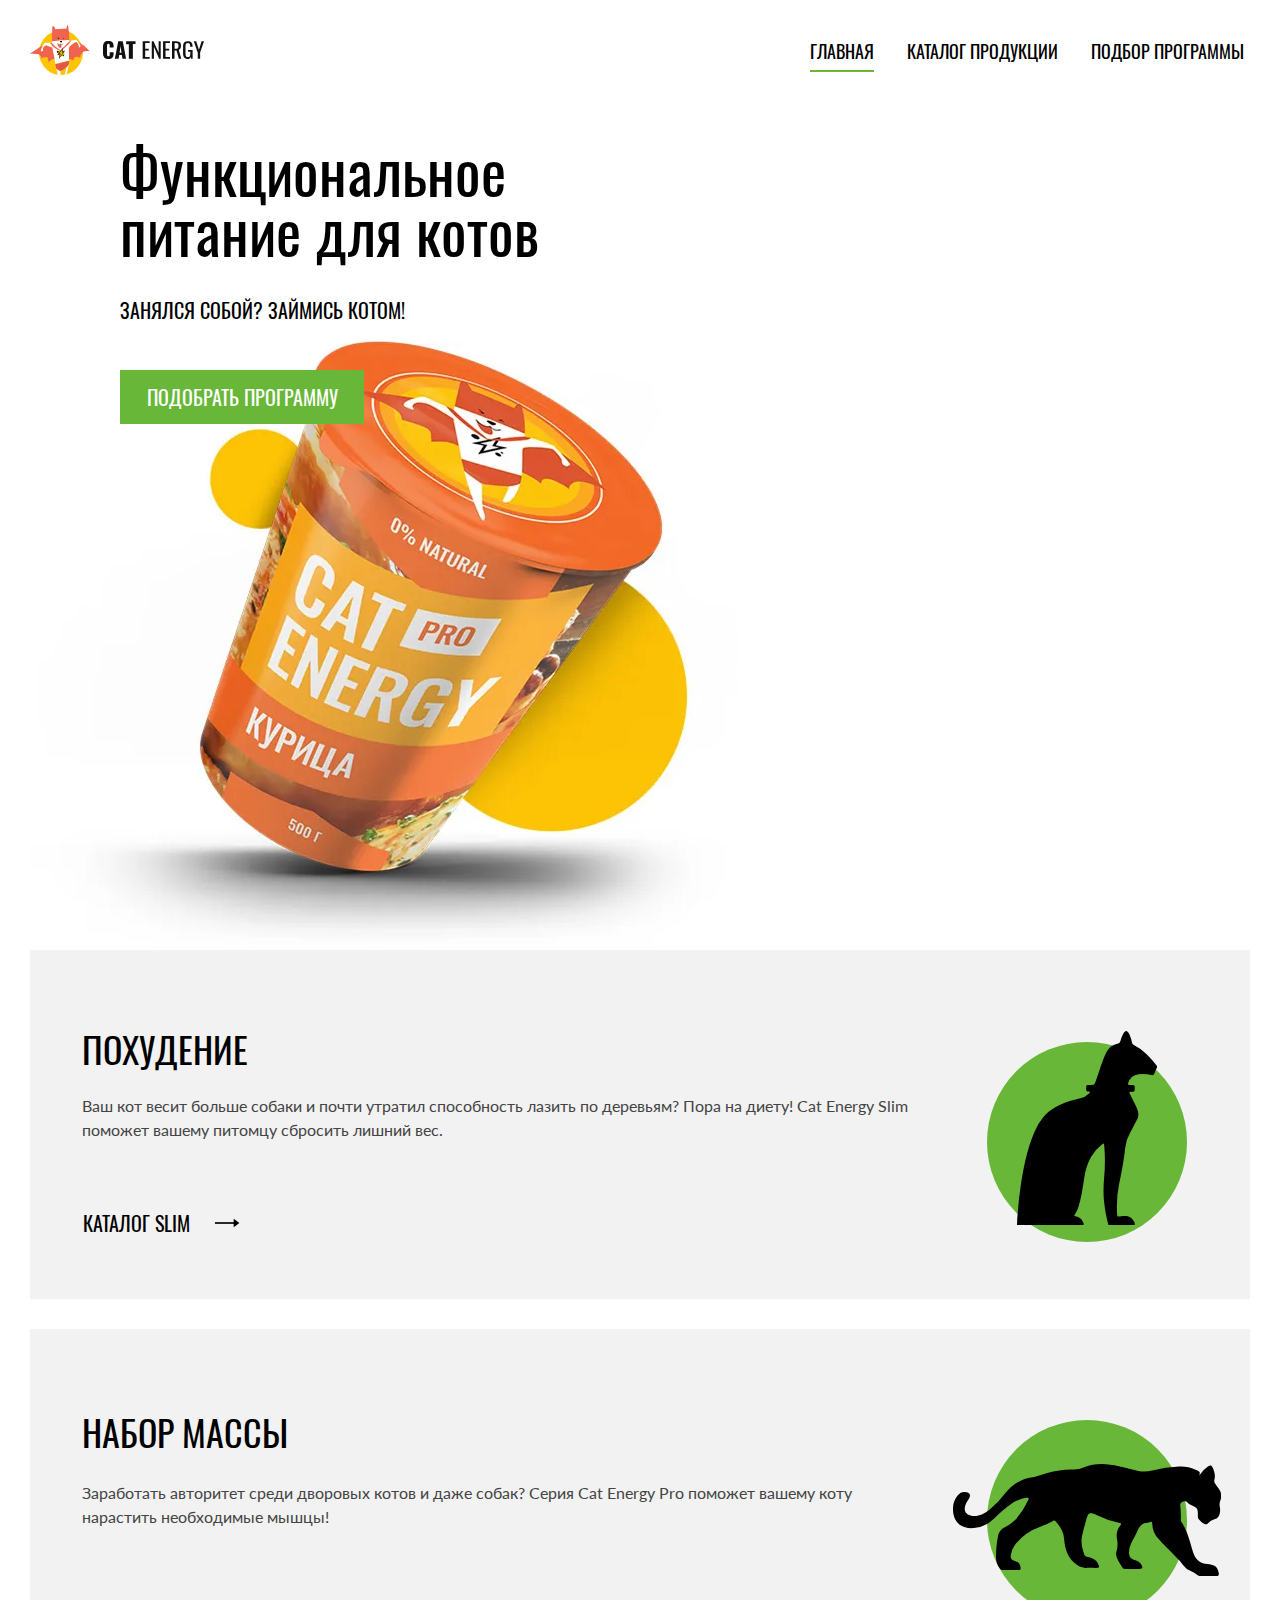
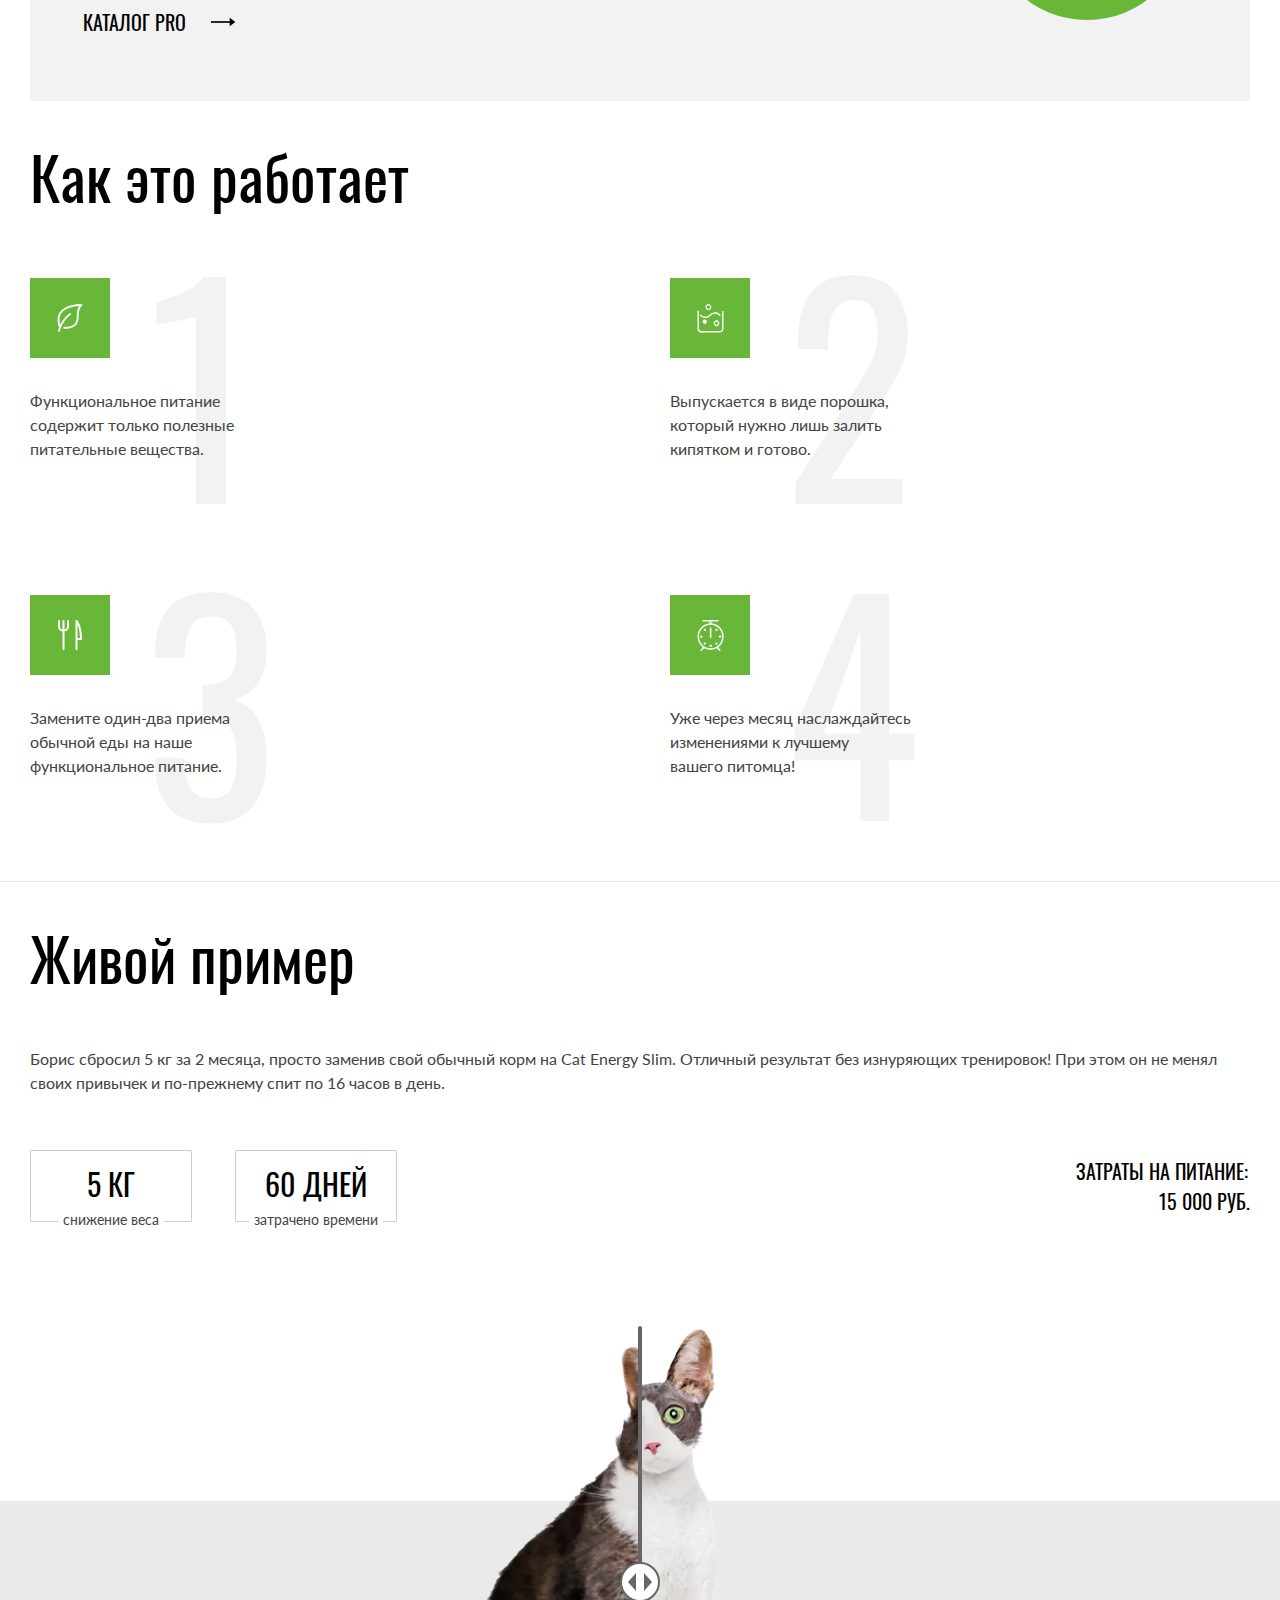
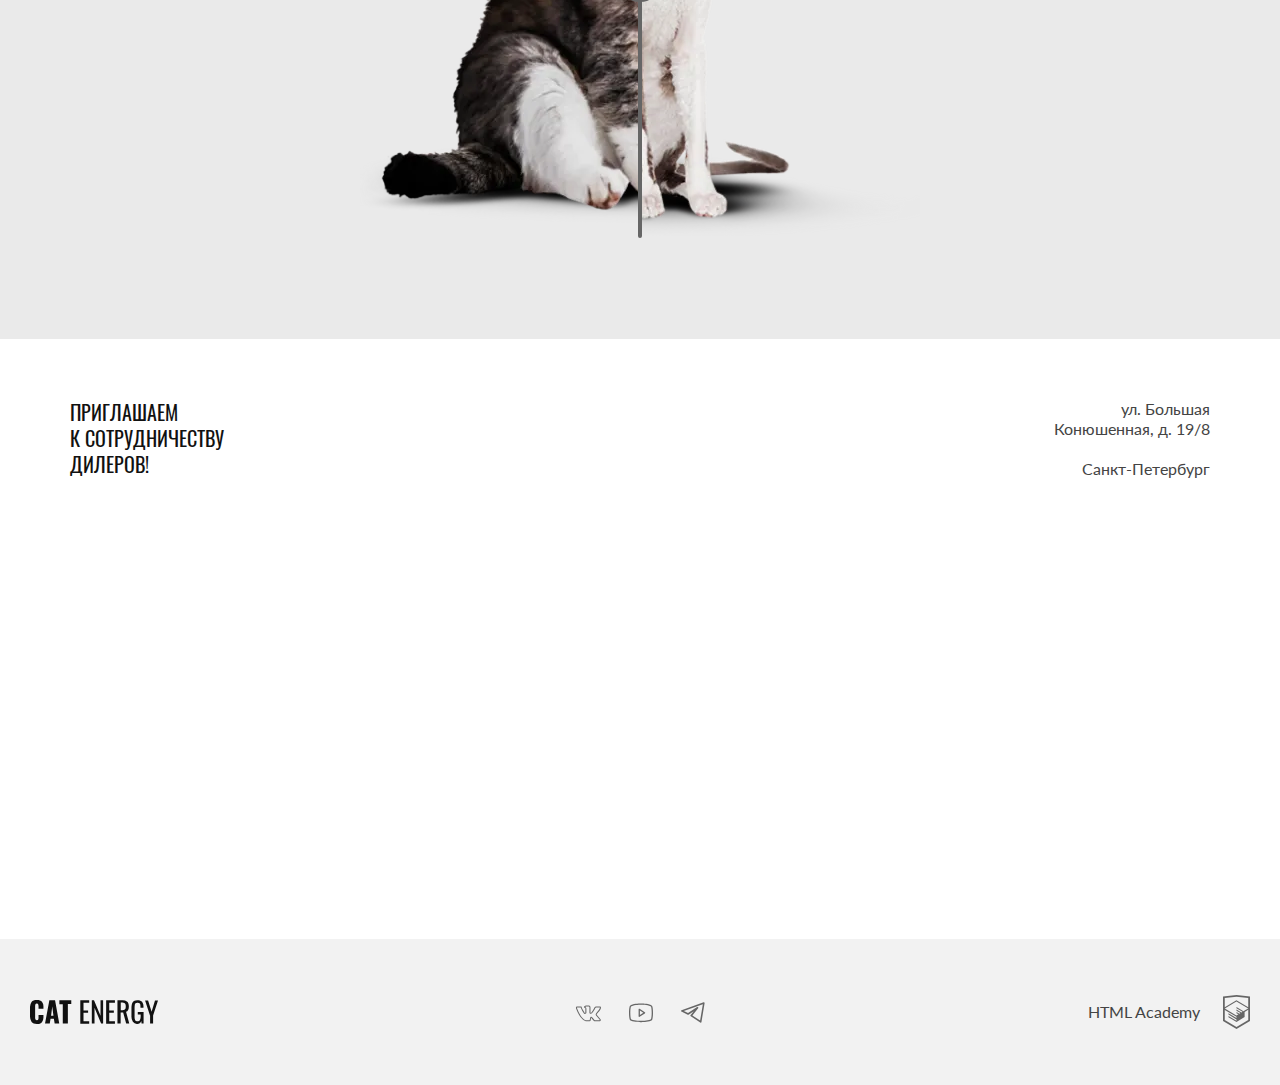
==== commit c5a9473d: "Deploying to gh-pages from @ BogzaLubov/2422439-cat-energy-31@3614d0a7880ef88f184855b4945050174b4a9d" ====
--- a/index.html
+++ b/index.html
@@ -1 +1 @@
-<!DOCTYPE html><html class="page" lang="ru"><head><meta charset="UTF-8"><title>Кэт энерджи</title><meta name="viewport" content="width=device-width,initial-scale=1"><link rel="stylesheet" href="styles/styles.css"><link rel="icon" href="favicon.ico"><!-- 32×32 --><link rel="icon" href="favicons/icon.svg" type="image/svg+xml"><link rel="apple-touch-icon" href="favicons/180.png"><!-- 180×180 --><link rel="manifest" href="manifest.webmanifest"><link rel="preload" href="fonts/lato/Lato-Regular.woff2" type="font/woff2" as="font" crossorigin="anonymous"><link rel="preload" href="fonts/oswald/oswaldregular.woff2" type="font/woff2" as="font" crossorigin="anonymous"><script src="scripts/index.js" defer="defer"></script></head><body class="page__body"><header class="header header--style header--nojs" data-test="header"><div class="header__wrapper container"><a class="header__logo logo" href="#"><picture><source media="(min-width: 1440px)" width="70" height="59" srcset="images/logo-image-desktop.svg" type="image/svg+xml"><source media="(min-width: 768px)" width="60" height="50" srcset="images/logo-image-tablet.svg" type="image/svg+xml"><img class="logo__image" src="images/logo-image-mobile.svg" width="33" height="38" alt="Логотип Кэт энерджи"></picture><img class="logo__text" src="images/logo-header.svg" width="101" height="18" alt="Кэт энерджи"></a><nav class="header__navigation navigation navigation--opened navigation--nojs"><button class="navigation__toggle" type="button"><span class="visually-hidden">Открыть меню</span></button><ul class="navigation__list"><li class="navigation__item"><a class="navigation__link navigation__link--current" href="#">Главная</a></li><li class="navigation__item"><a class="navigation__link" href="catalog.html">Каталог продукции</a></li><li class="navigation__item"><a class="navigation__link" href="#">Подбор программы</a></li></ul></nav></div></header><main class="main-container"><section class="hero" data-test="hero"><div class="container"><div class="hero__wrapper"><h1 class="hero__title title-h1">Функциональное<br>питание для котов</h1><p class="hero__subtitle">Занялся собой? Займись котом!</p><a class="hero__button button button--primary" href="#">Подобрать программу</a><picture><source media="(min-width: 1440px)" width="552" height="499" srcset="images/hero-desktop@1x.webp, images/hero-desktop@2x.webp 2x" type="image/webp"><source media="(min-width: 768px)" width="709" height="609" srcset="images/hero-tablet@1x.webp, images/hero-tablet@2x.webp 2x" type="image/webp"><source width="280" height="270" srcset="images/hero-mobile@1x.webp, images/hero-mobile@2x.webp 2x" type="image/webp"><source media="(min-width: 1440px)" width="552" height="499" srcset="images/hero-desktop@1x.png, images/hero-desktop@2x.png 2x" type="image/png"><source media="(min-width: 768px)" width="709" height="609" srcset="images/hero-tablet@1x.png, images/hero-tablet@2x.png 2x" type="image/png"><img class="hero__image" src="images/hero-mobile@1x.png" srcset="images/hero-mobile@2x.png 2x" width="280" height="270" alt="Банка с питанием для котов Cat energy"></picture></div></div></section><section class="programs container" data-test="programs"><h2 class="visually-hidden">Наши предложения</h2><div class="programs__card programs__card--slim"><h3 class="programs__card-title title-h2">Похудение</h3><p class="programs__card-description">Ваш кот весит больше собаки и почти утратил способность лазить по деревьям? Пора на диету! Cat Energy Slim поможет вашему питомцу сбросить лишний вес.</p><a class="programs__card-link" href="catalog.html">Каталог slim</a></div><div class="programs__card programs__card--fat"><h3 class="programs__card-title title-h2">Набор массы</h3><p class="programs__card-description">Заработать авторитет среди дворовых котов и даже собак? Серия Cat Energy Pro поможет вашему коту нарастить необходимые мышцы!</p><a class="programs__card-link" href="catalog.html">Каталог pro</a></div></section><section class="specials" data-test="features"><div class="specials__wrapper container"><h2 class="specials__title title-h1">Как это работает</h2><ul class="specials__list"><li class="specials__item specials__item--healthy"><p class="specials__item-description">Функциональное питание содержит только полезные питательные вещества.</p></li><li class="specials__item specials__item--easy"><p class="specials__item-description">Выпускается в виде порошка, который нужно лишь залить кипятком и готово.</p></li><li class="specials__item specials__item--replace"><p class="specials__item-description">Замените один-два приема обычной еды на наше функциональное питание.</p></li><li class="specials__item specials__item--result"><p class="specials__item-description">Уже через месяц наслаждайтесь изменениями к лучшему<br>вашего питомца!</p></li></ul></div></section><section class="example" data-test="proof"><div class="example__wrapper container"><div class="example__content"><h2 class="example__title title-h1">Живой пример</h2><p class="example__text">Борис сбросил 5 кг за 2 месяца, просто заменив свой обычный корм на Cat Energy Slim. Отличный результат без изнуряющих тренировок! При этом он не менял своих привычек и по-прежнему спит по 16 часов в день.</p><ul class="example__list"><li class="example__item"><p class="example__item-value">5 кг</p><p class="example__item-text">снижение веса</p></li><li class="example__item"><p class="example__item-value">60 дней</p><p class="example__item-text">затрачено времени</p></li></ul><p class="example__cost">Затраты на питание: <span>15 000 РУБ.</span></p><div class="example__picture slider" style="--curtain-place: 0.5;"><picture><source media="(min-width: 768px)" width="560" height="512" srcset="images/fat-cat-tablet@1x.webp, images/fat-cat-tablet@2x.webp 2x" type="image/webp"><source width="280" height="256" srcset="images/fat-cat-mobile@1x.webp, images/fat-cat-mobile@2x.webp 2x" type="image/webp"><source media="(min-width: 768px)" width="560" height="512" srcset="images/fat-cat-tablet@1x.png, images/fat-cat-tablet@2x.png 2x" type="image/png"><img class="example__picture-image slider__image slider__image--state-before" src="images/fat-cat-mobile@1x.png" srcset="images/fat-cat-mobile@2x.png 2x" width="280" height="256" alt="Толстый кот сидит"></picture><picture><source media="(min-width: 768px)" width="560" height="512" srcset="images/slim-cat-tablet@1x.webp, images/slim-cat-tablet@2x.webp 2x" type="image/webp"><source width="280" height="256" srcset="images/slim-cat-mobile@1x.webp, images/slim-cat-mobile@2x.webp 2x" type="image/webp"><source media="(min-width: 768px)" width="560" height="512" srcset="images/slim-cat-tablet@1x.png, images/slim-cat-tablet@2x.png 2x" type="image/png"><img class="example__picture-image slider__image slider__image--state-after" src="images/slim-cat-mobile@1x.png" srcset="images/slim-cat-mobile@2x.png 2x" width="280" height="256" alt="Худой кот сидит"></picture><button class="example__picture-toggle" type="button" aria-label="Передвижение слайдера"></button></div></div></div></section><section class="contacts" data-test="contacts"><div class="contacts__wrapper container"><div class="contacts__content"><h2 class="visually-hidden">Контакты</h2><p class="contacts__text">Приглашаем<br>к сотрудничеству дилеров!</p><address class="contacts__address">ул. Большая Конюшенная, д. 19/8 <span class="contacts__address-style">Санкт-Петербург</span></address></div></div><div class="contacts__map contacts__map--nojs"><noscript><picture><source media="(min-width: 1440px)" width="1440" height="400" srcset="images/map-desktop@1x.webp, images/map-desktop@2x.webp 2x" type="image/webp"><source media="(min-width: 768px)" width="768" height="400" srcset="images/map-tablet@1x.webp, images/map-tablet@2x.webp 2x" type="image/webp"><source width="320" height="362" srcset="images/map-mobile@1x.webp, images/map-mobile@2x.webp 2x" type="image/webp"><source media="(min-width: 1440px)" width="1440" height="400" srcset="images/map-desktop@1x.png, images/map-desktop@2x.png 2x" type="image/png"><source media="(min-width: 768px)" width="768" height="400" srcset="images/map-tablet@1x.png, images/map-tablet@2x.png 2x" type="image/png"><img class="contacts__map-image" src="images/map-mobile@1x.png" srcset="images/map-mobile@2x.png 2x" width="320" height="362" alt="Карта места расположения"></picture></noscript><iframe src="https://www.google.com/maps/embed?pb=!1m14!1m8!1m3!1d1996.7929883483553!2d30.3172265!3d59.9687573!3m2!1i1024!2i768!4f13.1!3m3!1m2!1s0x4696310fca5afc31%3A0x5f2ac55f567b2400!2sHTML%20Academy!5e0!3m2!1sru!2sus!4v1716360650734!5m2!1sru!2sus" width="320" height="362" style="border:0;" allowfullscreen="" title="Офис компании по адресу набережная реки Карповки, 5, литера П, Санкт-Петербург" loading="lazy" referrerpolicy="no-referrer-when-downgrade"></iframe></div></section></main><footer class="footer" data-test="footer"><div class="footer__wrapper container"><a class="footer__logo" href="index.html"><img src="images/logo-footer.svg" width="128" height="24" alt="Кэт энерджи"></a><div class="footer__socials socials"><ul class="socials__list"><li class="socials__item"><a class="socials__link socials__link--vkontakte" href="https://vk.com/htmlacademy" target="_blank" rel="noreferrer noopener"><span class="visually-hidden">Мы в Вконтакте</span></a></li><li class="socials__item"><a class="socials__link socials__link--youtube" href="https://www.youtube.com/user/htmlacademyru" target="_blank" rel="noreferrer noopener"><span class="visually-hidden">Мы в Ютубе</span></a></li><li class="socials__item"><a class="socials__link socials__link--telegram" href="https://t.me/htmlacademy" target="_blank" rel="noreferrer noopener"><span class="visually-hidden">Мы в Телеграме</span></a></li></ul></div><a class="footer__developer developer" href="https://htmlacademy.ru/intensive/adaptive" target="_blank" rel="noreferrer noopener"><span class="developer__text">HTML Academy</span> <span class="visually-hidden">Логотип html academy</span></a></div></footer></body></html>+<!DOCTYPE html><html class="page" lang="ru"><head><meta charset="UTF-8"><title>Кэт энерджи</title><meta name="description" content="Еда для котов."><meta name="viewport" content="width=device-width,initial-scale=1"><link rel="preload" href="styles/styles.css" as="style" crossorigin="anonymous"><link rel="preload" href="fonts/lato/Lato-Regular.woff2" type="font/woff2" as="font" crossorigin="anonymous"><link rel="preload" href="fonts/oswald/oswaldregular.woff2" type="font/woff2" as="font" crossorigin="anonymous"><link rel="icon" href="favicon.ico"><!-- 32×32 --><link rel="icon" href="favicons/icon.svg" type="image/svg+xml"><link rel="apple-touch-icon" href="favicons/180.png"><!-- 180×180 --><link rel="manifest" href="manifest.webmanifest"><link rel="stylesheet" href="styles/styles.css"><script src="scripts/index.js" defer="defer"></script></head><body class="page__body"><header class="header header--style header--nojs" data-test="header"><div class="header__wrapper container"><a class="header__logo logo" href="#"><picture><source media="(min-width: 1440px)" width="70" height="59" srcset="images/logo-image-desktop.svg" type="image/svg+xml"><source media="(min-width: 768px)" width="60" height="50" srcset="images/logo-image-tablet.svg" type="image/svg+xml"><img class="logo__image" src="images/logo-image-mobile.svg" width="33" height="38" alt="Логотип Кэт энерджи"></picture><img class="logo__text" src="images/logo-header.svg" width="101" height="18" alt="Кэт энерджи"></a><nav class="header__navigation navigation navigation--opened navigation--nojs"><button class="navigation__toggle" type="button"><span class="visually-hidden">Открыть меню</span></button><ul class="navigation__list"><li class="navigation__item"><a class="navigation__link navigation__link--current" href="#">Главная</a></li><li class="navigation__item"><a class="navigation__link" href="catalog.html">Каталог продукции</a></li><li class="navigation__item"><a class="navigation__link" href="#">Подбор программы</a></li></ul></nav></div></header><main class="main-container"><section class="hero" data-test="hero"><div class="container"><div class="hero__wrapper"><h1 class="hero__title title-h1">Функциональное<br>питание для котов</h1><p class="hero__subtitle">Занялся собой? Займись котом!</p><a class="hero__button button button--primary" href="#">Подобрать программу</a><picture><source media="(min-width: 1440px)" width="552" height="499" srcset="images/hero-desktop@1x.webp, images/hero-desktop@2x.webp 2x" type="image/webp"><source media="(min-width: 768px)" width="709" height="609" srcset="images/hero-tablet@1x.webp, images/hero-tablet@2x.webp 2x" type="image/webp"><source width="280" height="270" srcset="images/hero-mobile@1x.webp, images/hero-mobile@2x.webp 2x" type="image/webp"><source media="(min-width: 1440px)" width="552" height="499" srcset="images/hero-desktop@1x.png, images/hero-desktop@2x.png 2x" type="image/png"><source media="(min-width: 768px)" width="709" height="609" srcset="images/hero-tablet@1x.png, images/hero-tablet@2x.png 2x" type="image/png"><img class="hero__image" src="images/hero-mobile@1x.png" srcset="images/hero-mobile@2x.png 2x" width="280" height="270" alt="Банка с питанием для котов Cat energy"></picture></div></div></section><section class="programs container" data-test="programs"><h2 class="visually-hidden">Наши предложения</h2><div class="programs__card programs__card--slim"><h3 class="programs__card-title title-h2">Похудение</h3><p class="programs__card-description">Ваш кот весит больше собаки и почти утратил способность лазить по деревьям? Пора на диету! Cat Energy Slim поможет вашему питомцу сбросить лишний вес.</p><a class="programs__card-link" href="catalog.html">Каталог slim</a></div><div class="programs__card programs__card--fat"><h3 class="programs__card-title title-h2">Набор массы</h3><p class="programs__card-description">Заработать авторитет среди дворовых котов и даже собак? Серия Cat Energy Pro поможет вашему коту нарастить необходимые мышцы!</p><a class="programs__card-link" href="catalog.html">Каталог pro</a></div></section><section class="specials" data-test="features"><div class="specials__wrapper container"><h2 class="specials__title title-h1">Как это работает</h2><ul class="specials__list"><li class="specials__item specials__item--healthy"><p class="specials__item-description">Функциональное питание содержит только полезные питательные вещества.</p></li><li class="specials__item specials__item--easy"><p class="specials__item-description">Выпускается в виде порошка, который нужно лишь залить кипятком и готово.</p></li><li class="specials__item specials__item--replace"><p class="specials__item-description">Замените один-два приема обычной еды на наше функциональное питание.</p></li><li class="specials__item specials__item--result"><p class="specials__item-description">Уже через месяц наслаждайтесь изменениями к лучшему<br>вашего питомца!</p></li></ul></div></section><section class="example" data-test="proof"><div class="example__wrapper container"><div class="example__content"><h2 class="example__title title-h1">Живой пример</h2><p class="example__text">Борис сбросил 5 кг за 2 месяца, просто заменив свой обычный корм на Cat Energy Slim. Отличный результат без изнуряющих тренировок! При этом он не менял своих привычек и по-прежнему спит по 16 часов в день.</p><ul class="example__list"><li class="example__item"><p class="example__item-value">5 кг</p><p class="example__item-text">снижение веса</p></li><li class="example__item"><p class="example__item-value">60 дней</p><p class="example__item-text">затрачено времени</p></li></ul><p class="example__cost">Затраты на питание: <span>15 000 РУБ.</span></p><div class="example__picture slider" style="--curtain-place: 0.5;"><picture><source media="(min-width: 768px)" width="560" height="512" srcset="images/fat-cat-tablet@1x.webp, images/fat-cat-tablet@2x.webp 2x" type="image/webp"><source width="280" height="256" srcset="images/fat-cat-mobile@1x.webp, images/fat-cat-mobile@2x.webp 2x" type="image/webp"><source media="(min-width: 768px)" width="560" height="512" srcset="images/fat-cat-tablet@1x.png, images/fat-cat-tablet@2x.png 2x" type="image/png"><img class="example__picture-image slider__image slider__image--state-before" src="images/fat-cat-mobile@1x.png" srcset="images/fat-cat-mobile@2x.png 2x" width="280" height="256" loading="lazy" alt="Толстый кот сидит"></picture><picture><source media="(min-width: 768px)" width="560" height="512" srcset="images/slim-cat-tablet@1x.webp, images/slim-cat-tablet@2x.webp 2x" type="image/webp"><source width="280" height="256" srcset="images/slim-cat-mobile@1x.webp, images/slim-cat-mobile@2x.webp 2x" type="image/webp"><source media="(min-width: 768px)" width="560" height="512" srcset="images/slim-cat-tablet@1x.png, images/slim-cat-tablet@2x.png 2x" type="image/png"><img class="example__picture-image slider__image slider__image--state-after" src="images/slim-cat-mobile@1x.png" srcset="images/slim-cat-mobile@2x.png 2x" width="280" height="256" loading="lazy" alt="Худой кот сидит"></picture><button class="example__picture-toggle" type="button" aria-label="Передвижение слайдера"></button></div></div></div></section><section class="contacts" data-test="contacts"><div class="contacts__wrapper container"><div class="contacts__content"><h2 class="visually-hidden">Контакты</h2><p class="contacts__text">Приглашаем<br>к сотрудничеству дилеров!</p><address class="contacts__address">ул. Большая Конюшенная, д. 19/8 <span class="contacts__address-style">Санкт-Петербург</span></address></div></div><div class="contacts__map contacts__map--nojs"><noscript><picture><source media="(min-width: 1440px)" width="1440" height="400" srcset="images/map-desktop@1x.webp, images/map-desktop@2x.webp 2x" type="image/webp"><source media="(min-width: 768px)" width="768" height="400" srcset="images/map-tablet@1x.webp, images/map-tablet@2x.webp 2x" type="image/webp"><source width="320" height="362" srcset="images/map-mobile@1x.webp, images/map-mobile@2x.webp 2x" type="image/webp"><source media="(min-width: 1440px)" width="1440" height="400" srcset="images/map-desktop@1x.png, images/map-desktop@2x.png 2x" type="image/png"><source media="(min-width: 768px)" width="768" height="400" srcset="images/map-tablet@1x.png, images/map-tablet@2x.png 2x" type="image/png"><img class="contacts__map-image" src="images/map-mobile@1x.png" srcset="images/map-mobile@2x.png 2x" width="320" height="362" loading="lazy" alt="Карта места расположения"></picture></noscript><iframe src="https://www.google.com/maps/embed?pb=!1m14!1m8!1m3!1d1996.7929883483553!2d30.3172265!3d59.9687573!3m2!1i1024!2i768!4f13.1!3m3!1m2!1s0x4696310fca5afc31%3A0x5f2ac55f567b2400!2sHTML%20Academy!5e0!3m2!1sru!2sus!4v1716360650734!5m2!1sru!2sus" width="320" height="362" style="border:0;" allowfullscreen="" title="Офис компании по адресу набережная реки Карповки, 5, литера П, Санкт-Петербург" loading="lazy" referrerpolicy="no-referrer-when-downgrade"></iframe></div></section></main><footer class="footer" data-test="footer"><div class="footer__wrapper container"><a class="footer__logo" href="index.html"><img src="images/logo-footer.svg" width="128" height="24" alt="Кэт энерджи"></a><div class="footer__socials socials"><ul class="socials__list"><li class="socials__item"><a class="socials__link socials__link--vkontakte" href="https://vk.com/htmlacademy" target="_blank" rel="noreferrer noopener"><span class="visually-hidden">Мы в Вконтакте</span></a></li><li class="socials__item"><a class="socials__link socials__link--youtube" href="https://www.youtube.com/user/htmlacademyru" target="_blank" rel="noreferrer noopener"><span class="visually-hidden">Мы в Ютубе</span></a></li><li class="socials__item"><a class="socials__link socials__link--telegram" href="https://t.me/htmlacademy" target="_blank" rel="noreferrer noopener"><span class="visually-hidden">Мы в Телеграме</span></a></li></ul></div><a class="footer__developer developer" href="https://htmlacademy.ru/intensive/adaptive" target="_blank" rel="noreferrer noopener"><span class="developer__text">HTML Academy</span> <span class="visually-hidden">Логотип html academy</span></a></div></footer></body></html>--- a/styles/styles.css
+++ b/styles/styles.css
@@ -1 +1 @@
-@font-face{font-family:Lato;font-weight:400;font-style:normal;font-display:swap;src:url(../fonts/lato/Lato-Regular.woff2)format("woff2")}@font-face{font-family:Oswald;font-weight:400;font-style:normal;font-display:swap;src:url(../fonts/oswald/oswaldregular.woff2)format("woff2")}*,:before,:after{box-sizing:border-box}html{height:100%}body{color:#444;background-color:#fff;height:100%;margin:0;font-family:Lato,Arial,sans-serif;font-size:14px;font-style:normal;font-weight:400;line-height:18px}@media (width>=768px){body{font-size:16px;line-height:24px}}img{object-fit:contain;max-width:100%;height:auto}picture,source{display:contents}.visually-hidden{clip:rect(0 0 0 0);border:0;width:1px;height:1px;margin:-1px;padding:0;position:absolute;overflow:hidden}.button{text-align:center;text-transform:uppercase;cursor:pointer;border:none;padding:10px 15px;font-family:Oswald,Arial,sans-serif;font-size:16px;font-style:normal;font-weight:400;line-height:20px;text-decoration:none;display:block}.button:disabled{opacity:.4}.button--primary{color:#fff;background-color:#68b738}.button--primary:hover{background-color:#5eaa2f}.button--primary:active{color:#ffffff4d}.button--primary:disabled{opacity:.1}.button--secondary{color:#444;background-color:#f2f2f2}.button--secondary:hover,.button--secondary:active{background-color:#ebebeb}.container{width:100%;margin:0 auto;padding:0 20px}@media (width>=768px){.container{padding:0 30px}}@media (width>=1440px){.container{max-width:1280px}.header{position:relative}}@media (width<=767px){.header{border-bottom:1px solid #e6e6e6;align-items:center;padding-top:13px;display:flex;position:relative}}@media (width>=1440px){.header--style:before{content:"";z-index:-1;background-image:linear-gradient(270deg,#68b738d9,#68b738d9),linear-gradient(270deg,#3f3e46,#404145);background-size:auto;width:50%;height:100%;position:absolute;top:0;right:0}}.header__wrapper{flex-wrap:wrap;justify-content:space-between;align-items:center;display:flex}@media (width>=768px){.header__wrapper{padding-top:25px}}@media (width>=1440px){.header__wrapper{padding-top:55px}}@media (width<=767px){.header--nojs{min-height:auto;padding-top:13px}.header--nojs .header__wrapper{padding-left:0;padding-right:0}.header--nojs .header__logo{padding-left:20px;padding-right:20px}.header--nojs .header__navigation{min-width:100%}.header--nojs .navigation__item{border-top:1px solid #e6e6e6}.header--nojs .navigation__item:last-child{border-bottom:none}}.navigation__toggle{background:0 0;border:none;width:24px;height:24px;margin-right:10px}.navigation__toggle:before{content:"";background-color:#000;width:24px;height:24px;margin-bottom:11px;margin-left:3px;display:block;-webkit-mask-image:url(../icons/stack.svg#burger-icon);mask-image:url(../icons/stack.svg#burger-icon);-webkit-mask-position:50%;mask-position:50%;-webkit-mask-size:contain;mask-size:contain;-webkit-mask-repeat:no-repeat;mask-repeat:no-repeat}.navigation__toggle:hover:before{opacity:.6}.navigation__toggle:active:before{opacity:.3}@media (width>=768px){.navigation__toggle{display:none}}.navigation--opened .navigation__toggle{background:0 0;border:none;width:24px;height:24px}.navigation--opened .navigation__toggle:before{content:"";background-color:#000;width:18px;height:18px;margin-left:10px;display:block;-webkit-mask-image:url(../icons/stack.svg#close-icon);mask-image:url(../icons/stack.svg#close-icon);-webkit-mask-position:50%;mask-position:50%;-webkit-mask-size:contain;mask-size:contain;-webkit-mask-repeat:no-repeat;mask-repeat:no-repeat}.navigation--opened .navigation__toggle:hover:before{opacity:.6}.navigation--opened .navigation__toggle:active:before{opacity:.3}@media (width>=768px){.navigation--opened .navigation__toggle{display:none}}.navigation--nojs .navigation__toggle{display:none}.navigation__list{text-transform:uppercase;margin:0;padding:0;font-family:Oswald,Arial,sans-serif;font-size:20px;font-style:normal;font-weight:400;line-height:20px;list-style:none}@media (width>=768px){.navigation__list{flex-flow:wrap;justify-content:end;gap:33px;max-width:60vw;padding:10px 6px 8px;font-family:Oswald,Arial,sans-serif;font-size:18px;font-style:normal;font-weight:400;line-height:24px;display:flex}}@media (width>=1440px){.navigation__list{max-width:600px;padding:10px 2px 8px;font-family:Oswald,Arial,sans-serif;font-size:20px;font-style:normal;font-weight:400;line-height:30px}}@media (width<=767px){.navigation .navigation__list{text-align:center;z-index:3;background-color:#fff;width:100vw;display:block;position:absolute;top:100%;left:0}.header--nojs .navigation__list{width:initial;position:static}.navigation:not(.navigation--opened) .navigation__list{display:none}}.navigation__link{color:#000;text-decoration:none;display:block;position:relative}.navigation__link:hover{opacity:.6}.navigation__link:active{opacity:.3}@media (width>=1440px){.navigation__link{color:#fff}}@media (width<=767px){.navigation__link{padding:24px 0 21px}.navigation__item{border-top:1px solid #e6e6e6}.navigation__item:last-child{border-bottom:1px solid #e6e6e6}}@media (width>=768px){.navigation__link--color{color:#000}.navigation__link--current:after,.navigation__link--current-accent:after{content:"";background-color:#68b738;height:2px;position:absolute;bottom:-9px;left:0;right:0}}@media (width>=1440px){.navigation__link--current:after{background-color:#fff}}.footer{text-align:center;background-color:#f2f2f2;padding:20px 0}@media (width>=768px){.footer{padding:56px 0}}@media (width>=1440px){.footer{padding:67px}}@media (width>=768px){.footer__wrapper{grid-template-columns:repeat(3,1fr);display:grid}}.footer__logo{border-bottom:1px solid #d9d9d9;justify-content:center;padding:20px 0;display:flex}.footer__logo:hover{opacity:.8}.footer__logo:active{opacity:.6}@media (width>=768px){.footer__logo{border:none;justify-content:start;padding:0}}.logo{cursor:pointer;flex-wrap:wrap;align-items:center;text-decoration:none;display:flex}.logo:hover{opacity:.8}.logo:active{opacity:.6}@media (width<=767px){.logo{flex-grow:1;justify-content:space-between;padding-bottom:14px}}@media (width>=768px){.logo__text{min-width:101px;height:auto;margin-left:13px}}@media (width>=1440px){.logo__text{min-width:118px;margin-left:14px}}@media (width<=767px){.logo__text{margin:0 auto}.header--nojs .logo{max-width:calc(100% - 33px)}}.title-h1{color:#000;font-family:Oswald,Arial,sans-serif;font-size:36px;font-style:normal;font-weight:400;line-height:36px}@media (width>=768px){.title-h1{font-size:60px;line-height:60px}}.title-h2{color:#000;text-transform:uppercase;margin:0;font-family:Oswald,Arial,sans-serif;font-size:24px;font-style:normal;font-weight:400;line-height:37px}@media (width>=768px){.title-h2{font-size:36px;line-height:36px}}.title-h3{color:#000;text-transform:uppercase;font-family:Oswald,Arial,sans-serif;font-size:24px;font-style:normal;font-weight:400;line-height:37px}.title-h4{color:#222;text-transform:uppercase;font-family:Oswald,Arial,sans-serif;font-size:16px;font-style:normal;font-weight:400;line-height:20px}@media (width>=768px){.title-h4{font-size:20px;line-height:24px}}.main-container{flex-grow:1}.page__body{flex-direction:column;display:flex}@media (width>=768px){.catalog{padding-top:65px;padding-bottom:76px}}@media (width>=1440px){.catalog{padding-top:74px;padding-bottom:72px}}@media (width<=767px){.catalog{padding:0}}.catalog__title{margin:0}@media (width>=768px){.catalog__title{margin-bottom:84px}}@media (width<=767px){.catalog__title{padding:27px 20px 40px}}.catalog__list{margin:0;padding:0;list-style-type:none}@media (width>=768px){.catalog__list{grid-template-columns:repeat(auto-fill,minmax(324px,1fr));gap:60px;display:grid}}@media (width>=1440px){.catalog__list{grid-template-columns:repeat(4,1fr);gap:63px 80px;display:grid}.contacts{position:relative}}.contacts--color{background-color:#f2f2f2}.contacts__content{justify-content:space-between;padding:26px 0;display:flex}@media (width>=768px){.contacts__content{padding:60px 40px}}@media (width>=1440px){.contacts__content{content:"";z-index:1;justify-content:initial;background-color:#fff;gap:85px;min-width:565px;padding:61px 75px 60px 80px;display:flex;position:absolute;top:95px}}.contacts__text{color:#111;text-transform:uppercase;max-width:140px;margin:0;font-family:Oswald,Arial,sans-serif;font-size:16px;font-style:normal;font-weight:400;line-height:20px}@media (width>=768px){.contacts__text{max-width:165px;font-size:20px;line-height:26px}}.contacts__address{max-width:140px;font-style:normal;line-height:20px;text-decoration:none}@media (width>=768px){.contacts__address{text-align:end;flex-direction:column;gap:20px;max-width:160px;display:flex}}@media (width>=1440px){.contacts__address{text-align:start;gap:18px}}.contacts__map .contacts__map-image{object-fit:cover;border:0;width:100%;height:100%;display:block}@media (width>=768px){.contacts__map .contacts__map-image{height:400px}}@media (width<=767px){.contacts__map .contacts__map-image{height:362px}}.contacts__map iframe{object-fit:cover;border:0;width:100%;height:100%;display:block}@media (width>=768px){.contacts__map iframe{height:400px}}@media (width<=767px){.contacts__map iframe{height:362px}}.contacts__map--nojs iframe{display:none}.developer{text-decoration:none}.developer__text{color:#444;justify-content:space-between;align-items:center;padding:18px 0;font-size:16px;line-height:20px;display:flex}.developer__text:after{content:"";background-color:#666;width:27px;height:34px;-webkit-mask-image:url(../icons/stack.svg#developer-logo);mask-image:url(../icons/stack.svg#developer-logo);-webkit-mask-position:50%;mask-position:50%;-webkit-mask-repeat:no-repeat;mask-repeat:no-repeat}.developer__text:hover:after{background-color:#68b738}.developer__text:active{color:#4444444d}.developer__text:active:after{background-color:#68b7384d}@media (width>=768px){.developer__text{justify-content:end;gap:23px;padding:0}}.example{background-color:#eaeaea}@media (width>=768px){.example{background-color:#fff;background-image:linear-gradient(#fff0 0 619px,#eaeaea 619px 100%)}}@media (width>=1440px){.example{background-color:#fff;background-image:linear-gradient(#fff0 0 136px,#f2f2f2 136px 100%)}}.example__content{padding-top:25px;padding-bottom:40px}@media (width>=768px){.example__content{grid-template-columns:2fr 1fr;padding-top:45px;padding-bottom:101px;display:grid}}@media (width>=1440px){.example__content{grid-template-columns:50% 50%;padding-top:0;padding-bottom:75px}}.example__title{margin:0 0 40px;line-height:40px}@media (width>=768px){.example__title{grid-column:1/-1;margin:0 0 60px;line-height:60px}}@media (width>=1440px){.example__title{grid-column:1/2;margin:0 0 147px}}.example__text{margin:0 0 20px}@media (width>=768px){.example__text{grid-column:1/-1;margin:0 0 55px}}@media (width>=1440px){.example__text{grid-column:1/2;max-width:433px;margin:0 0 69px}}.example__list{flex-wrap:wrap;justify-content:center;gap:32px;margin:0 0 34px;padding:0;list-style-type:none;display:flex}@media (width>=768px){.example__list{justify-content:start;gap:43px;margin:0 0 104px}}@media (width>=1440px){.example__list{grid-column:1/2;max-width:575px;margin:0 0 60px}}.example__item{border:1px solid #cdcdcd;border-radius:1px;flex-direction:column;width:124px;height:56px;display:flex}@media (width>=768px){.example__item{width:162px;height:72px}}.example__item-value{color:#000;text-transform:uppercase;align-self:center;margin:13px auto 9px;font-family:Oswald,Arial,sans-serif;font-size:24px;font-style:normal;font-weight:400;line-height:24px}@media (width>=768px){.example__item-value{margin:14px auto 7px;font-size:30px;line-height:37px}}.example__item-text{text-align:center;background-color:#eaeaea;align-self:center;margin:0;font-size:12px;line-height:12px}@media (width>=768px){.example__item-text{background-color:#fff;margin-top:5px;padding:0 5px;font-size:14px;line-height:14px}}@media (width>=1440px){.example__item-text{background-color:#f2f2f2}}@media (width<=767px){.example__item-text{width:77px;height:24px}}.example__cost{color:#000;text-align:center;text-transform:uppercase;margin:0 0 20px;font-family:Oswald,Arial,sans-serif;font-size:14px;font-style:normal;font-weight:400;line-height:20px}@media (width>=768px){.example__cost{text-align:end;flex-direction:column;justify-self:end;gap:10px;max-width:174px;margin:11px 2px 0;font-size:20px;line-height:20px;display:flex}}@media (width>=1440px){.example__cost{flex-direction:row;justify-self:start;gap:66px;max-width:none;margin:0}}.example__cost span{min-width:90px;margin-right:-2px}.example__picture{position:relative}@media (width>=768px){.example__picture{grid-column:1/-1;margin:0 auto;display:flex}}@media (width>=1440px){.example__picture{grid-area:1/2/5/3;justify-self:end;margin:0}}.example__picture-image{display:block}.example__picture-toggle{cursor:pointer;background-color:#666;border:none;border-radius:2px;width:4px;height:100%;padding:0;display:block;position:absolute;top:50%;left:50%;transform:translate(-50%,-50%)}.example__picture-toggle:hover{background-color:#68b738}.example__picture-toggle:active{opacity:.6;background-color:#68b738}.example__picture-toggle:before{content:"";background-color:#fff;border:2px solid #666;border-radius:50%;width:40px;height:40px;position:absolute;top:50%;left:50%;transform:translate(-50%,-50%)}.example__picture-toggle:hover:before{border-color:#68b738}.example__picture-toggle:active:before{border-color:#68b73899}.example__picture-toggle:after{content:"";background-color:#666;width:24px;height:18px;position:absolute;top:50%;left:50%;transform:translate(-50%,-50%);-webkit-mask-image:url(../icons/stack.svg#slider-icon);mask-image:url(../icons/stack.svg#slider-icon);-webkit-mask-position:50%;mask-position:50%;-webkit-mask-size:contain;mask-size:contain;-webkit-mask-repeat:no-repeat;mask-repeat:no-repeat}.example__picture-toggle:hover:after{background-color:#68b738}.example__picture-toggle:active:after{opacity:.6;background-color:#68b738}@media (width>=1440px){.extra-catalog{grid-template-columns:repeat(4,1fr);column-gap:80px;display:grid}}@media (width<=767px){.extra-catalog{padding-top:26px}}.extra-catalog__title{color:#000;background-color:#fff;width:-moz-fit-content;width:fit-content;margin:0 0 34px;font-family:Oswald,Arial,sans-serif;font-size:24px;font-style:normal;font-weight:400;line-height:24px;position:relative;box-shadow:-40px 0 #fff,40px 0 #fff}@media (width>=768px){.extra-catalog__title{margin:0 0 78px 40px;font-size:32px;line-height:32px}}@media (width>=1440px){.extra-catalog__title{grid-column:1/-1;margin:0 0 78px;font-size:40px;line-height:40px}}.extra-catalog__title:after{content:"";z-index:-1;background:#68b738;width:100vw;height:2px;display:block;position:absolute;top:43%;right:0;box-shadow:100vw 0 #68b738}.extra-catalog__list{margin:0 0 35px;padding:0;list-style-type:none}@media (width>=768px){.extra-catalog__list{margin:0 0 69px}}@media (width>=1440px){.extra-catalog__list{grid-column:1/4;margin:0}.extra-catalog__item{border-top:1px solid #cdcdcd;padding:15px 0 17px}}.extra-product{display:grid}@media (width>=768px){.extra-product{border-top:1px solid #cdcdcd;border-left:1px solid #cdcdcd;border-right:1px solid #cdcdcd;grid-template-columns:50% 35% 15%;padding:26px 37px 28px}}@media (width>=1440px){.extra-product{border-left:none;border-right:none;grid-template-columns:minmax(325px,1fr) 1fr 1fr 1fr;align-items:center;padding:15px 0 16px}}@media (width<=767px){.extra-product{border-top:1px solid #cdcdcd;grid-template-rows:min-content 1fr min-content;grid-template-columns:1fr 1fr;padding:14px 0 18px}}.extra-product:last-child{border-bottom:1px solid #cdcdcd}@media (width>=768px){.extra-product__title{margin:0 0 24px;line-height:20px}}@media (width>=1440px){.extra-product__title{margin:0}}@media (width<=767px){.extra-product__title{grid-column:1/-1;margin:0 0 13px;line-height:16px}}@media (width>=768px){.extra-product__text{text-align:end;margin:2px 0 0;font-size:16px;line-height:20px}}@media (width>=1440px){.extra-product__text{text-align:start;margin-top:3px}}@media (width<=767px){.extra-product__text{text-align:left;margin:0 0 14px;font-size:14px;line-height:14px}}@media (width>=768px){.extra-product__price{text-align:end;margin:1px 3px 0 0;font-size:16px;line-height:20px}}@media (width>=1440px){.extra-product__price{vertical-align:middle;text-align:end;margin:4px 40px 0 0}}@media (width<=767px){.extra-product__price{text-align:end;margin:0 0 14px;font-size:14px;line-height:14px}}.extra-product__button{grid-column:1/-1}@media (width>=1440px){.extra-product__button{grid-column:auto;min-width:244px}}.gift{background-color:#68b738;min-width:280px;padding:58px 0 43px;display:block}@media (width<=767px){.gift{background-image:-webkit-linear-gradient(270deg,#68b738d9,#68b738d9),-webkit-image-set(url(../../images/bg-catalog-cat-mobile@1x.webp) 1x type("image/webp"),url(../../images/bg-catalog-cat-mobile@1x.jpg) 1x type("image/jpeg"),url(../../images/bg-catalog-cat-mobile@2x.webp) 2x type("image/webp"),url(../../images/bg-catalog-cat-mobile@2x.jpg) 2x type("image/jpeg"));background-image:linear-gradient(270deg,#68b738d9,#68b738d9),image-set("../../images/bg-catalog-cat-mobile@1x.webp" 1x type("image/webp"),"../../images/bg-catalog-cat-mobile@1x.jpg" 1x type("image/jpeg"),"../../images/bg-catalog-cat-mobile@2x.webp" 2x type("image/webp"),"../../images/bg-catalog-cat-mobile@2x.jpg" 2x type("image/jpeg"));background-position:50%;background-repeat:no-repeat;background-size:cover;width:100%}}@media (width>=768px){.gift{background-image:-webkit-linear-gradient(270deg,#68b738d9,#68b738d9),-webkit-image-set(url(../../images/bg-catalog-cat-tablet@1x.webp) 1x type("image/webp"),url(../../images/bg-catalog-cat-tablet@1x.jpg) 1x type("image/jpeg"),url(../../images/bg-catalog-cat-tablet@2x.webp) 2x type("image/webp"),url(../../images/bg-catalog-cat-tablet@2x.jpg) 2x type("image/jpeg"));background-image:linear-gradient(270deg,#68b738d9,#68b738d9),image-set("../../images/bg-catalog-cat-tablet@1x.webp" 1x type("image/webp"),"../../images/bg-catalog-cat-tablet@1x.jpg" 1x type("image/jpeg"),"../../images/bg-catalog-cat-tablet@2x.webp" 2x type("image/webp"),"../../images/bg-catalog-cat-tablet@2x.jpg" 2x type("image/jpeg"));background-position:50%;background-repeat:no-repeat;background-size:cover;justify-content:space-between;width:100%;padding:59px 125px 60px 79px;display:flex}}@media (width>=1440px){.gift{background-image:-webkit-linear-gradient(270deg,#68b738d9,#68b738d9),-webkit-image-set(url(../../images/bg-catalog-cat-desktop@1x.webp) 1x type("image/webp"),url(../../images/bg-catalog-cat-desktop@1x.jpg) 1x type("image/jpeg"),url(../../images/bg-catalog-cat-desktop@2x.webp) 2x type("image/webp"),url(../../images/bg-catalog-cat-desktop@2x.jpg) 2x type("image/jpeg"));background-image:linear-gradient(270deg,#68b738d9,#68b738d9),image-set("../../images/bg-catalog-cat-desktop@1x.webp" 1x type("image/webp"),"../../images/bg-catalog-cat-desktop@1x.jpg" 1x type("image/jpeg"),"../../images/bg-catalog-cat-desktop@2x.webp" 2x type("image/webp"),"../../images/bg-catalog-cat-desktop@2x.jpg" 2x type("image/jpeg"));background-position:50%;background-repeat:no-repeat;background-size:cover;flex-direction:column;justify-content:center;width:100%;min-width:245px;padding:56px 35px 43px}}.gift:before{content:"";background-color:#fff;min-width:78px;min-height:81px;display:block;top:0;left:0;-webkit-mask-image:url(../icons/stack.svg#gift-icon);mask-image:url(../icons/stack.svg#gift-icon);-webkit-mask-position:50%;mask-position:50%;-webkit-mask-repeat:no-repeat;mask-repeat:no-repeat}@media (width>=1440px){.gift:before{margin-bottom:48px}}.gift__text{color:#fff;text-align:center;margin:0;padding-top:48px;font-size:16px;line-height:20px}@media (width>=768px){.gift__text{text-align:left;align-self:center;padding:0}}@media (width>=1440px){.gift__text{text-align:center}}.hero{text-align:center;padding:27px 0 20px}@media (width>=768px){.hero{padding:65px 0 0}}@media (width>=1440px){.hero{padding-top:110px;padding-bottom:184px;position:relative}}@media (width<=767px){.hero{flex-direction:column;display:flex;position:relative}.hero:before{content:"";z-index:-1;background-image:-webkit-linear-gradient(270deg,#68b738d9,#68b738d9),-webkit-image-set(url(../../images/bg-hero-cat-mobile@1x.webp) 1x type("image/webp"),url(../../images/bg-hero-cat-mobile@1x.jpg) 1x type("image/jpeg"),url(../../images/bg-hero-cat-mobile@2x.webp) 2x type("image/webp"),url(../../images/bg-hero-cat-mobile@2x.jpg) 2x type("image/jpeg")),-webkit-linear-gradient(270deg,#3f3e46,#585760);background-image:linear-gradient(270deg,#68b738d9,#68b738d9),image-set("../../images/bg-hero-cat-mobile@1x.webp" 1x type("image/webp"),"../../images/bg-hero-cat-mobile@1x.jpg" 1x type("image/jpeg"),"../../images/bg-hero-cat-mobile@2x.webp" 2x type("image/webp"),"../../images/bg-hero-cat-mobile@2x.jpg" 2x type("image/jpeg")),linear-gradient(270deg,#3f3e46,#585760);background-position:top;background-repeat:no-repeat;background-size:auto 302px;width:100%;height:302px;position:absolute;top:0;left:0}}@media (width>=1440px){.hero:before{content:"";z-index:-1;background-image:-webkit-linear-gradient(270deg,#68b738d9,#68b738d9),-webkit-image-set(url(../../images/bg-hero-cat-desktop@1x.webp) 1x type("image/webp"),url(../../images/bg-hero-cat-desktop@1x.jpg) 1x type("image/jpeg"),url(../../images/bg-hero-cat-desktop@2x.webp) 2x type("image/webp"),url(../../images/bg-hero-cat-desktop@2x.jpg) 2x type("image/jpeg")),-webkit-linear-gradient(270deg,#3f3e46,#404145);background-image:linear-gradient(270deg,#68b738d9,#68b738d9),image-set("../../images/bg-hero-cat-desktop@1x.webp" 1x type("image/webp"),"../../images/bg-hero-cat-desktop@1x.jpg" 1x type("image/jpeg"),"../../images/bg-hero-cat-desktop@2x.webp" 2x type("image/webp"),"../../images/bg-hero-cat-desktop@2x.jpg" 2x type("image/jpeg")),linear-gradient(270deg,#3f3e46,#404145);background-position:0 100%;background-repeat:no-repeat;background-size:auto;width:50%;height:calc(100% + 114px);position:absolute;top:-114px;right:0}}.hero__wrapper{flex-direction:column;display:flex}@media (width>=768px){.hero__wrapper{padding-left:90px}}@media (width>=1440px){.hero__wrapper{max-width:525px;padding-left:80px;position:relative}}@media (width<=767px){.hero__wrapper{z-index:1}}@media (width>=768px){.hero__title{text-align:left;margin:0 0 40px}}@media (width<=767px){.hero__title{color:#fff;text-align:center;margin:0 0 25px}}.hero__subtitle{text-transform:uppercase;color:#fff;margin:0 0 29px;font-family:Oswald,Arial,sans-serif;font-size:14px;font-style:normal;font-weight:400;line-height:14px}@media (width>=768px){.hero__subtitle{text-align:left;z-index:1;color:#000;margin-bottom:50px;font-size:20px;line-height:20px}}@media (width>=1440px){.hero__subtitle{margin-bottom:52px}}.hero__image{max-width:initial;display:block}@media (width>=768px){.hero__image{order:2;margin-top:-83px;margin-left:-90px}}@media (width>=1440px){.hero__image{margin:0;position:absolute;top:0;left:100%;transform:translate(-78px,-81px)}}@media (width<=767px){.hero__image{margin:0 auto 3px}}.hero__button{min-height:40px}@media (width>=768px){.hero__button{z-index:3;order:0;min-width:244px;max-width:415px;min-height:54px;margin:0 auto 0 0;padding:14px 15px;font-size:20px;line-height:26px}}@media (width<=767px){.hero__button{order:1}}.specials{padding-bottom:49px}@media (width>=768px){.specials{border-bottom:1px solid #e6e6e6;padding:46px 0}}@media (width>=1440px){.specials{border-bottom:none;padding-top:71px;padding-bottom:69px}}.specials__list{flex-flow:column wrap;gap:20px;margin:0;padding:0;list-style:none;display:flex}@media (width>=768px){.specials__list{counter-reset:specials 0;grid-template-columns:1fr 1fr;gap:37px 60px;display:grid}}@media (width>=1440px){.specials__list{grid-template-columns:repeat(4,1fr);column-gap:80px;display:grid}}.specials__title{margin:20px 0 40px;line-height:40px}@media (width>=768px){.specials__title{margin:9px 0 42px}}@media (width>=1440px){.specials__title{margin:10px 0 42px}}.specials__item{counter-increment:specials 1;gap:20px;display:flex;position:relative}@media (width>=768px){.specials__item{max-width:248px;min-height:280px;padding:40px 0;display:block}}@media (width>=1440px){.specials__item{margin-right:-3px}}.specials__item:before{content:"";background-color:#68b738;background-position:50%;background-repeat:no-repeat;width:60px;height:60px;padding:30px;display:block}@media (width>=768px){.specials__item:before{width:80px;height:80px;margin-bottom:31px}.specials__item:after{content:counter(specials);color:#f2f2f2;z-index:-1;justify-content:center;width:134px;font-family:Oswald,Arial,sans-serif;font-size:280px;font-style:normal;font-weight:400;line-height:280px;display:flex;position:absolute;top:0;right:0}}.specials__item-description{margin:0}@media (width>=768px){.specials__item-description{max-width:245px}}@media (width<=767px){.specials__item-description{margin-top:2px}}.specials__item--healthy:before{background-image:url(../icons/stack.svg#leaf-icon);background-size:30px 28px}.specials__item--easy:before{background-image:url(../icons/stack.svg#glass-icon);background-size:27px 29px}.specials__item--replace:before{background-image:url(../icons/stack.svg#eat-icon);background-size:26px 30px}.specials__item--result:before{background-image:url(../icons/stack.svg#clock-icon);background-size:27px 31px}@media (width>=768px){.specials__item--healthy{max-width:238px}}@media (width<=767px){.specials__item-description br{display:none}}.socials{border-bottom:1px solid #d9d9d9}@media (width>=768px){.socials{border:none;align-self:center}}.socials__list{flex-wrap:wrap;justify-content:center;gap:28px;margin:0 auto;padding:20px 0;list-style:none;display:flex}@media (width>=768px){.socials__list{padding:1px 0 0}}@media (width>=1440px){.socials__list{gap:26px;padding-top:3px}}.socials__link:after{content:"";background-color:#666;width:24px;height:22px;display:block;top:0;left:0;right:0;-webkit-mask-position:50%;mask-position:50%;-webkit-mask-size:contain;mask-size:contain;-webkit-mask-repeat:no-repeat;mask-repeat:no-repeat}.socials__link:hover:after{background-color:#68b738}.socials__link:active:after{opacity:.3;background-color:#68b738}.socials__link--vkontakte:after{-webkit-mask-image:url(../icons/stack.svg#vkontakte);mask-image:url(../icons/stack.svg#vkontakte)}@media (width>=768px){.socials__link--vkontakte:after{width:26px}}.socials__link--youtube:after{-webkit-mask-image:url(../icons/stack.svg#youtube);mask-image:url(../icons/stack.svg#youtube)}.socials__link--telegram:after{-webkit-mask-image:url(../icons/stack.svg#telegram);mask-image:url(../icons/stack.svg#telegram)}.slider{aspect-ratio:280/256;grid-template-columns:50% 50%;width:min(100%,560px);display:grid}@media (width<=767px){.slider{margin:0 auto}}.slider__image{object-fit:cover;width:100%;height:100%;display:block}.slider__image--state-before{object-position:left}.slider__image--state-after{object-position:right}.subscribe{padding-top:40px;padding-bottom:40px}@media (width>=768px){.subscribe{padding:80px 68px}}@media (width>=1440px){.subscribe{padding:97px 28px 104px}}.subscribe__title{color:#000;background-color:#fff;width:-moz-fit-content;width:fit-content;margin:0 0 32px;font-family:Oswald,Arial,sans-serif;font-size:24px;font-style:normal;font-weight:400;line-height:24px;position:relative;box-shadow:-40px 0 #fff,40px 0 #fff}@media (width>=768px){.subscribe__title{margin-bottom:66px;margin-left:2px;font-size:32px;line-height:32px}}@media (width>=1440px){.subscribe__title{margin-bottom:72px;font-size:40px;line-height:40px}}.subscribe__title:after{content:"";z-index:-1;background:#68b738;width:100vw;height:2px;display:block;position:absolute;top:43%;right:0;box-shadow:100vw 0 #68b738}.subscribe__text{color:#000;text-align:center;margin:0 0 24px;font-family:Oswald,Arial,sans-serif;font-size:16px;font-style:normal;font-weight:400;line-height:24px}@media (width>=768px){.subscribe__text{font-size:24px;line-height:32px}}@media (width>=1440px){.subscribe__text{margin-bottom:23px}}.subscribe__form{display:flex}@media (width>=768px){.subscribe__form{justify-content:center}}@media (width<=767px){.subscribe__form{flex-direction:column;gap:16px}}.form__input{text-transform:uppercase;color:#444;border:1px solid #e7e7e7;border-radius:0;min-height:56px;padding:12px;font-family:Oswald,Arial,sans-serif;font-size:20px;font-style:normal;font-weight:400;line-height:30px}.form__input:hover{border:1px solid #cdcdcd}.form__input:focus{outline-offset:-2px;border-color:#444;outline:2px solid #444}.form__input:invalid{border:2px solid #ff8282}@media (width>=768px){.form__input{min-width:376px}}@media (width>=1440px){.form__input{min-width:496px}}.subscribe__button{min-height:56px;font-size:20px;line-height:26px}@media (width>=768px){.subscribe__button{width:256px}.product-card{background-color:#fff;background-image:linear-gradient(#fff0 0 81px,#f2f2f2 81px 100%);grid-template-rows:max-content max-content auto min-content;grid-template-columns:100%;padding:10px 37px 40px;display:grid}.product-card--more{background-image:none;border:2px solid #f2f2f2;flex-direction:column;justify-content:center;min-width:324px;min-height:430px;margin-top:82px;padding:50px 37px 40px;display:flex}}@media (width>=1440px){.product-card{padding:10px 38px 40px}.product-card--more{min-width:245px;margin-top:81px;padding-top:47px}}@media (width<=767px){.product-card{border-bottom:1px solid #e6e6e6;grid-template-rows:min-content 1fr min-content;grid-template-columns:1fr 1fr;padding:21px 20px 24px;display:grid}.product-card:first-child{border-top:1px solid #e6e6e6}.product-card--more{text-align:center;background-color:#fff;grid-template-columns:1fr;align-items:center;padding-top:25px}}.product-card__link{text-decoration:none}@media (width>=768px){.product-card__link{text-align:center}}@media (width<=767px){.product-card__link{max-width:85px}}@media (width>=768px){.product-card__title{text-align:center;max-width:150px;margin:22px auto 14px;display:inline-block}.product-card__title--more{margin:48px auto 16px}}@media (width>=1440px){.product-card__title{margin:12px auto 18px}.product-card__title--more{margin:41px auto 19px}}@media (width<=767px){.product-card__title{margin:0}.product-card__title--more{margin:24px 0 8px}}.product-card__text--more{margin:0 0 20px}@media (width>=768px){.product-card__text--more{text-align:center;max-width:170px;margin:0 auto}}.product-card--more:before{content:"";background-color:#d3d3d3;min-width:30px;min-height:30px;display:block;-webkit-mask-image:url(../icons/stack.svg#plus-icon);mask-image:url(../icons/stack.svg#plus-icon);-webkit-mask-position:50%;mask-position:50%;-webkit-mask-repeat:no-repeat;mask-repeat:no-repeat}@media (width>=768px){.product-card--more:before{min-width:60px;min-height:60px}.product-card__text-wrapper{margin:0 0 31px}}@media (width>=1440px){.product-card__text-wrapper{margin-bottom:34px}}@media (width<=767px){.product-card__text-wrapper{margin:15px 0 20px}}.product-card__description{justify-content:space-between;display:flex}@media (width>=768px){.product-card__description{border-bottom:1px solid #cdcdcd}}.product-card__text{font-size:12px;line-height:16px}@media (width>=768px){.product-card__text{padding:5px 0 6px;font-size:16px;line-height:20px}}@media (width>=1440px){.product-card__text{padding:5px 0 7px}}.product-card__picture{place-self:center}@media (width>=768px){.product-card__picture{justify-content:center;align-items:center;width:200px;height:210px;margin:0 auto;display:flex}}@media (width>=1440px){.product-card__picture{width:169px;height:210px}}@media (width<=767px){.product-card__picture{grid-row:1/-2;justify-content:center;align-self:auto;width:140px;height:107px;display:flex}}.product-card__button{grid-column:1/-1}@media (width>=768px){.product-card__button{margin-top:auto}}.programs{flex-direction:column;align-self:center;gap:20px;display:flex}@media (width>=768px){.programs{gap:30px}}@media (width>=1440px){.programs{grid-template-columns:1fr 1fr;gap:80px;padding-top:82px;display:grid}}.programs__card{background-color:#f2f2f2;grid-template-columns:auto 1fr;column-gap:20px;padding:21px 20px 22px;display:grid}.programs__card:before{content:"";background-position:50%;background-repeat:no-repeat;display:block}@media (width>=768px){.programs__card{grid-template-columns:1fr auto;column-gap:24px;padding:76px 29px 57px 52px}}@media (width>=1440px){.programs__card{grid-template-rows:max-content auto max-content;grid-template-columns:1fr 3fr;column-gap:62px;padding:41px 61px 59px 52px}}.programs__card--slim:before{background-image:url(../icons/stack.svg#sitting-cat);width:50px;height:53px}@media (width>=768px){.programs__card--slim:before{grid-row:span 3;width:200px;height:211px;margin:5px 34px 0 23px}}@media (width>=1440px){.programs__card--slim:before{grid-row:1/2;width:100px;height:106px;margin:0}}.programs__card--fat:before{background-image:url(../icons/stack.svg#walking-cat);width:67px;height:50px;margin:3px -8px 0}@media (width>=768px){.programs__card--fat:before{grid-row:span 3;width:268px;height:200px;margin:15px 0 25px}}@media (width>=1440px){.programs__card--fat:before{grid-row:1/2;width:134px;height:100px;margin:4px -19px 0}}@media (width>=768px){.programs__card--fat{padding:76px 29px 56px 52px}}@media (width>=1440px){.programs__card--fat{padding:43px 29px 59px 52px}.programs__card--fat .programs__card-title{margin-left:-7px;display:flex}}.programs__card-title{align-self:center;margin:1px 0 0}@media (width>=768px){.programs__card-title{order:-1;margin-bottom:2px}}@media (width>=1440px){.programs__card-title{order:0}}.programs__card-description{border-bottom:1px solid #d9d9d9;grid-column:-1/1;margin:0;padding:22px 0}@media (width>=768px){.programs__card-description{border-bottom:none;grid-column:1/-2;padding:21px 0}}@media (width>=1440px){.programs__card-description{grid-column:-1/1;padding:39px 0 27px}}.programs__card-link{color:#000;text-transform:uppercase;grid-column:-1/1;align-items:center;gap:15px;padding-top:19px;padding-left:1px;font-family:Oswald,Arial,sans-serif;font-size:16px;font-style:normal;font-weight:400;line-height:16px;text-decoration:none;display:inline-flex}.programs__card-link:after{content:"";background-color:#000;width:32px;height:10px;transition:-webkit-mask-position .3s linear,mask-position .3s linear;-webkit-mask-image:url(../icons/stack.svg#arrow-icon);mask-image:url(../icons/stack.svg#arrow-icon);-webkit-mask-position:-5px 0;mask-position:-5px 0;-webkit-mask-repeat:no-repeat;mask-repeat:no-repeat}.programs__card-link:hover:after{-webkit-mask-position:0 0;mask-position:0 0}.programs__card-link:active{opacity:.3}.programs__card-link:active:after{opacity:.3;-webkit-mask-position:0 0;mask-position:0 0}@media (width>=768px){.programs__card-link{grid-column:1/2;gap:25px;padding-top:32px;font-size:20px;line-height:30px}}@media (width>=1440px){.programs__card-link{grid-column:-1/1;padding:0}}+@font-face{font-family:Lato;font-weight:400;font-style:normal;font-display:swap;src:url(../fonts/lato/Lato-Regular.woff2)format("woff2")}@font-face{font-family:Oswald;font-weight:400;font-style:normal;font-display:swap;src:url(../fonts/oswald/oswaldregular.woff2)format("woff2")}*,:before,:after{box-sizing:border-box}html{height:100%}body{color:#444;background-color:#fff;height:100%;margin:0;font-family:Lato,Arial,sans-serif;font-size:14px;font-style:normal;font-weight:400;line-height:18px}@media (width>=768px){body{font-size:16px;line-height:24px}}img{object-fit:contain;max-width:100%;height:auto}picture,source{display:contents}.visually-hidden{clip:rect(0 0 0 0);border:0;width:1px;height:1px;margin:-1px;padding:0;position:absolute;overflow:hidden}.button{text-align:center;text-transform:uppercase;cursor:pointer;border:none;padding:10px 15px;font-family:Oswald,Arial,sans-serif;font-size:16px;font-style:normal;font-weight:400;line-height:20px;text-decoration:none;display:block}.button:disabled{opacity:.4}.button--primary{color:#fff;background-color:#68b738}.button--primary:hover{background-color:#5eaa2f}.button--primary:active{color:#ffffff4d}.button--primary:disabled{opacity:.1}.button--secondary{color:#444;background-color:#f2f2f2}.button--secondary:hover,.button--secondary:active{background-color:#ebebeb}.container{width:100%;margin:0 auto;padding:0 20px}@media (width>=768px){.container{padding:0 30px}}@media (width>=1440px){.container{max-width:1280px}.header{position:relative}}@media (width<=767px){.header{border-bottom:1px solid #e6e6e6;align-items:center;padding-top:14px;display:flex;position:relative}}@media (width>=1440px){.header--style:before{content:"";z-index:-1;background-image:linear-gradient(270deg,#68b738d9,#68b738d9),linear-gradient(270deg,#3f3e46,#404145);background-size:auto;width:50%;height:100%;position:absolute;top:0;right:0}}.header__wrapper{flex-wrap:wrap;justify-content:space-between;align-items:center;display:flex}@media (width>=768px){.header__wrapper{padding-top:25px}}@media (width>=1440px){.header__wrapper{padding-top:55px}}@media (width<=767px){.header--nojs{min-height:auto;padding-top:13px}.header--nojs .header__wrapper{padding-left:0;padding-right:0}.header--nojs .header__logo{padding-left:20px;padding-right:20px}.header--nojs .header__navigation{min-width:100%}.header--nojs .navigation__item{border-top:1px solid #e6e6e6}.header--nojs .navigation__item:last-child{border-bottom:none}}.navigation__toggle{background:0 0;border:none;width:24px;height:24px;margin-right:10px}.navigation__toggle:before{content:"";background-color:#000;width:24px;height:24px;margin:0 0 11px 3px;display:block;-webkit-mask-image:url(../icons/stack.svg#burger-icon);mask-image:url(../icons/stack.svg#burger-icon);-webkit-mask-position:50%;mask-position:50%;-webkit-mask-size:contain;mask-size:contain;-webkit-mask-repeat:no-repeat;mask-repeat:no-repeat}.navigation__toggle:hover:before{opacity:.6}.navigation__toggle:active:before{opacity:.3}@media (width>=768px){.navigation__toggle{display:none}}.navigation--opened .navigation__toggle{background:0 0;border:none;width:24px;height:24px}.navigation--opened .navigation__toggle:before{content:"";background-color:#000;width:18px;height:18px;margin-left:10px;display:block;-webkit-mask-image:url(../icons/stack.svg#close-icon);mask-image:url(../icons/stack.svg#close-icon);-webkit-mask-position:50%;mask-position:50%;-webkit-mask-size:contain;mask-size:contain;-webkit-mask-repeat:no-repeat;mask-repeat:no-repeat}.navigation--opened .navigation__toggle:hover:before{opacity:.6}.navigation--opened .navigation__toggle:active:before{opacity:.3}@media (width>=768px){.navigation--opened .navigation__toggle{display:none}}.navigation--nojs .navigation__toggle{display:none}.navigation__list{text-transform:uppercase;margin:0;padding:0;font-family:Oswald,Arial,sans-serif;font-size:20px;font-style:normal;font-weight:400;line-height:20px;list-style:none}@media (width>=768px){.navigation__list{flex-flow:wrap;justify-content:end;gap:33px;max-width:60vw;padding:10px 6px 8px;font-family:Oswald,Arial,sans-serif;font-size:18px;font-style:normal;font-weight:400;line-height:24px;display:flex}}@media (width>=1440px){.navigation__list{max-width:600px;padding:10px 2px 8px;font-family:Oswald,Arial,sans-serif;font-size:20px;font-style:normal;font-weight:400;line-height:30px}}@media (width<=767px){.navigation .navigation__list{text-align:center;z-index:3;background-color:#fff;width:100vw;display:block;position:absolute;top:100%;left:0}.header--nojs .navigation__list{width:initial;position:static}.navigation:not(.navigation--opened) .navigation__list{display:none}}.navigation__link{color:#000;text-decoration:none;display:block;position:relative}.navigation__link:hover{opacity:.6}.navigation__link:active{opacity:.3}@media (width>=1440px){.navigation__link{color:#fff}}@media (width<=767px){.navigation__link{padding:24px 0 21px}.navigation__item{border-top:1px solid #e6e6e6}.navigation__item:last-child{border-bottom:1px solid #e6e6e6}}@media (width>=768px){.navigation__link--color{color:#000}.navigation__link--current:after,.navigation__link--current-accent:after{content:"";background-color:#68b738;height:2px;position:absolute;bottom:-9px;left:0;right:0}}@media (width>=1440px){.navigation__link--current:after{background-color:#fff}}.footer{text-align:center;background-color:#f2f2f2;padding:20px 0}@media (width>=768px){.footer{padding:56px 0}}@media (width>=1440px){.footer{padding:67px}}@media (width>=768px){.footer__wrapper{grid-template-columns:repeat(3,1fr);display:grid}}.footer__logo{border-bottom:1px solid #d9d9d9;justify-content:center;padding:20px 0;display:flex}.footer__logo:hover{opacity:.8}.footer__logo:active{opacity:.6}@media (width>=768px){.footer__logo{border:none;justify-content:start;padding:0}}.logo{cursor:pointer;flex-wrap:wrap;align-items:center;text-decoration:none;display:flex}.logo:hover{opacity:.8}.logo:active{opacity:.6}@media (width<=767px){.logo{flex-grow:1;justify-content:space-between;padding-bottom:12px}}@media (width>=768px){.logo__text{min-width:101px;height:auto;margin-left:13px}}@media (width>=1440px){.logo__text{min-width:118px;margin-left:14px}}@media (width<=767px){.logo__text{margin:0 auto}.header--nojs .logo{max-width:calc(100% - 33px)}}.title-h1{color:#000;font-family:Oswald,Arial,sans-serif;font-size:36px;font-style:normal;font-weight:400;line-height:36px}@media (width>=768px){.title-h1{font-size:60px;line-height:60px}}.title-h2{color:#000;text-transform:uppercase;margin:0;font-family:Oswald,Arial,sans-serif;font-size:24px;font-style:normal;font-weight:400;line-height:37px}@media (width>=768px){.title-h2{font-size:36px;line-height:36px}}.title-h3{color:#000;text-transform:uppercase;font-family:Oswald,Arial,sans-serif;font-size:24px;font-style:normal;font-weight:400;line-height:37px}.title-h4{color:#222;text-transform:uppercase;font-family:Oswald,Arial,sans-serif;font-size:16px;font-style:normal;font-weight:400;line-height:20px}@media (width>=768px){.title-h4{font-size:20px;line-height:24px}}.title-style:after{content:"";z-index:-1;background:#68b738;width:100vw;height:2px;display:block;position:absolute;top:43%;right:0;box-shadow:100vw 0 #68b738}.main-container{flex-grow:1}.page__body{flex-direction:column;display:flex}@media (width>=768px){.catalog{padding-top:65px;padding-bottom:75px}}@media (width>=1440px){.catalog{padding-top:74px;padding-bottom:72px}}@media (width<=767px){.catalog{padding:0}}.catalog__title{margin:0}@media (width>=768px){.catalog__title{margin-bottom:84px}}@media (width<=767px){.catalog__title{padding:28px 20px 40px}}.catalog__list{margin:0;padding:0;list-style-type:none}@media (width>=768px){.catalog__list{grid-template-columns:repeat(auto-fill,minmax(324px,1fr));gap:60px;display:grid}}@media (width>=1440px){.catalog__list{grid-template-columns:repeat(4,1fr);gap:63px 80px;display:grid}.contacts{position:relative}}.contacts--color{background-color:#f2f2f2}.contacts__content{justify-content:space-between;padding:26px 0;display:flex}@media (width>=768px){.contacts__content{padding:60px 40px}}@media (width>=1440px){.contacts__content{content:"";z-index:1;justify-content:initial;background-color:#fff;gap:85px;min-width:565px;padding:61px 75px 60px 80px;display:flex;position:absolute;top:94px}}.contacts__text{color:#111;text-transform:uppercase;max-width:140px;margin:0;font-family:Oswald,Arial,sans-serif;font-size:16px;font-style:normal;font-weight:400;line-height:20px}@media (width>=768px){.contacts__text{max-width:165px;font-size:20px;line-height:26px}}.contacts__address{max-width:140px;font-style:normal;line-height:20px;text-decoration:none}@media (width>=768px){.contacts__address{text-align:end;flex-direction:column;gap:20px;max-width:160px;display:flex}}@media (width>=1440px){.contacts__address{text-align:start;gap:18px}}.contacts__map .contacts__map-image{object-fit:cover;border:0;width:100%;height:100%;display:block}@media (width>=768px){.contacts__map .contacts__map-image{height:400px}}@media (width<=767px){.contacts__map .contacts__map-image{height:362px}}.contacts__map iframe{object-fit:cover;border:0;width:100%;height:100%;display:block}@media (width>=768px){.contacts__map iframe{height:400px}}@media (width<=767px){.contacts__map iframe{height:362px}}.contacts__map--nojs iframe{display:none}.developer{text-decoration:none}.developer__text{color:#444;justify-content:space-between;align-items:center;padding:18px 0;font-size:16px;line-height:20px;display:flex}.developer__text:after{content:"";background-color:#666;width:27px;height:34px;-webkit-mask-image:url(../icons/stack.svg#developer-logo);mask-image:url(../icons/stack.svg#developer-logo);-webkit-mask-position:50%;mask-position:50%;-webkit-mask-repeat:no-repeat;mask-repeat:no-repeat}.developer__text:hover:after{background-color:#68b738}.developer__text:active{color:#4444444d}.developer__text:active:after{background-color:#68b7384d}@media (width>=768px){.developer__text{justify-content:end;gap:23px;padding:0}}.example{background-color:#eaeaea}@media (width>=768px){.example{background-color:#fff;background-image:linear-gradient(#fff0 0 619px,#eaeaea 619px 100%)}}@media (width>=1440px){.example{background-color:#fff;background-image:linear-gradient(#fff0 0 136px,#f2f2f2 136px 100%)}}.example__content{padding-top:25px;padding-bottom:40px}@media (width>=768px){.example__content{grid-template-columns:2fr 1fr;padding-top:45px;padding-bottom:101px;display:grid}}@media (width>=1440px){.example__content{grid-template-columns:50% 50%;padding-top:0;padding-bottom:75px}}.example__title{margin:0 0 40px;line-height:40px}@media (width>=768px){.example__title{grid-column:1/-1;margin:0 0 60px;line-height:60px}}@media (width>=1440px){.example__title{grid-column:1/2;margin:0 0 147px}}.example__text{margin:0 0 20px}@media (width>=768px){.example__text{grid-column:1/-1;margin:0 0 55px}}@media (width>=1440px){.example__text{grid-column:1/2;max-width:433px;margin:0 0 69px}}.example__list{flex-wrap:wrap;justify-content:center;gap:32px;margin:0 0 34px;padding:0;list-style-type:none;display:flex}@media (width>=768px){.example__list{justify-content:start;gap:43px;margin:0 0 104px}}@media (width>=1440px){.example__list{grid-column:1/2;max-width:575px;margin:0 0 60px}}.example__item{border:1px solid #cdcdcd;border-radius:1px;flex-direction:column;width:124px;height:56px;display:flex}@media (width>=768px){.example__item{width:162px;height:72px}}.example__item-value{color:#000;text-transform:uppercase;align-self:center;margin:13px auto 9px;font-family:Oswald,Arial,sans-serif;font-size:24px;font-style:normal;font-weight:400;line-height:24px}@media (width>=768px){.example__item-value{margin:14px auto 7px;font-size:30px;line-height:37px}}.example__item-text{text-align:center;background-color:#eaeaea;align-self:center;margin:0;font-size:12px;line-height:12px}@media (width>=768px){.example__item-text{background-color:#fff;margin-top:4px;padding:0 5px;font-size:14px;line-height:14px}}@media (width>=1440px){.example__item-text{background-color:#f2f2f2}}@media (width<=767px){.example__item-text{width:77px;height:24px}}.example__cost{color:#000;text-align:center;text-transform:uppercase;margin:0 0 20px;font-family:Oswald,Arial,sans-serif;font-size:14px;font-style:normal;font-weight:400;line-height:20px}@media (width>=768px){.example__cost{text-align:end;flex-direction:column;justify-self:end;gap:10px;max-width:174px;margin:11px 2px 0;font-size:20px;line-height:20px;display:flex}}@media (width>=1440px){.example__cost{flex-direction:row;justify-self:start;gap:66px;max-width:none;margin:0}}.example__cost span{min-width:90px;margin-right:-2px}.example__picture{position:relative}@media (width>=768px){.example__picture{grid-column:1/-1;margin:0 auto;display:flex}}@media (width>=1440px){.example__picture{grid-area:1/2/5/3;justify-self:end;margin:0}}.example__picture-image{display:block}.example__picture-toggle{cursor:pointer;background-color:#666;border:none;border-radius:2px;width:4px;height:100%;padding:0;display:block;position:absolute;top:50%;left:50%;transform:translate(-50%,-50%)}.example__picture-toggle:hover{background-color:#68b738}.example__picture-toggle:active{opacity:.6;background-color:#68b738}.example__picture-toggle:before{content:"";background-color:#fff;border:2px solid #666;border-radius:50%;width:40px;height:40px;position:absolute;top:50%;left:50%;transform:translate(-50%,-50%)}.example__picture-toggle:hover:before{border-color:#68b738}.example__picture-toggle:active:before{border-color:#68b73899}.example__picture-toggle:after{content:"";background-color:#666;width:24px;height:18px;position:absolute;top:50%;left:50%;transform:translate(-50%,-50%);-webkit-mask-image:url(../icons/stack.svg#slider-icon);mask-image:url(../icons/stack.svg#slider-icon);-webkit-mask-position:50%;mask-position:50%;-webkit-mask-size:contain;mask-size:contain;-webkit-mask-repeat:no-repeat;mask-repeat:no-repeat}.example__picture-toggle:hover:after{background-color:#68b738}.example__picture-toggle:active:after{opacity:.6;background-color:#68b738}@media (width>=1440px){.extra-catalog{grid-template-columns:repeat(4,1fr);column-gap:80px;display:grid}}@media (width<=767px){.extra-catalog{padding-top:25px}}.extra-catalog__title{color:#000;background-color:#fff;width:-moz-fit-content;width:fit-content;margin:0 0 35px;font-family:Oswald,Arial,sans-serif;font-size:24px;font-style:normal;font-weight:400;line-height:24px;position:relative;box-shadow:-40px 0 #fff,40px 0 #fff}@media (width>=768px){.extra-catalog__title{margin:0 0 80px 40px;font-size:32px;line-height:32px}}@media (width>=1440px){.extra-catalog__title{grid-column:1/-1;margin:0 0 78px;font-size:40px;line-height:40px}}.extra-catalog__list{margin:0 0 35px;padding:0;list-style-type:none}@media (width>=768px){.extra-catalog__list{margin:0 0 69px}}@media (width>=1440px){.extra-catalog__list{grid-column:1/4;margin:0}.extra-catalog__item{border-top:1px solid #cdcdcd;padding:15px 0 17px}}.extra-product{display:grid}@media (width>=768px){.extra-product{border-top:1px solid #cdcdcd;border-left:1px solid #cdcdcd;border-right:1px solid #cdcdcd;grid-template-columns:50% 35% 15%;padding:26px 37px 28px}}@media (width>=1440px){.extra-product{border-left:none;border-right:none;grid-template-columns:minmax(325px,1fr) 1fr 1fr 1fr;align-items:center;padding:15px 0 16px}}@media (width<=767px){.extra-product{border-top:1px solid #cdcdcd;grid-template-rows:min-content 1fr min-content;grid-template-columns:1fr 1fr;padding:14px 0 18px}}.extra-product:last-child{border-bottom:1px solid #cdcdcd}@media (width>=768px){.extra-product__title{margin:0 0 24px;line-height:20px}}@media (width>=1440px){.extra-product__title{margin:0}}@media (width<=767px){.extra-product__title{grid-column:1/-1;margin:0 0 13px;line-height:16px}}@media (width>=768px){.extra-product__text{text-align:end;margin:2px 0 0;font-size:16px;line-height:20px}}@media (width>=1440px){.extra-product__text{text-align:start;margin-top:3px}}@media (width<=767px){.extra-product__text{text-align:left;margin:0 0 14px;font-size:14px;line-height:14px}}@media (width>=768px){.extra-product__price{text-align:end;margin:1px 3px 0 0;font-size:16px;line-height:20px}}@media (width>=1440px){.extra-product__price{vertical-align:middle;text-align:end;margin:4px 40px 0 0}}@media (width<=767px){.extra-product__price{text-align:end;margin:0 0 14px;font-size:14px;line-height:14px}}.extra-product__button{grid-column:1/-1}@media (width>=1440px){.extra-product__button{grid-column:auto;min-width:244px}}.gift{background-color:#68b738;min-width:280px;padding:58px 0 43px;display:block}@media (width<=767px){.gift{background-image:-webkit-linear-gradient(270deg,#68b738d9,#68b738d9),-webkit-image-set(url(../../images/bg-catalog-cat-mobile@1x.webp) 1x type("image/webp"),url(../../images/bg-catalog-cat-mobile@1x.jpg) 1x type("image/jpeg"),url(../../images/bg-catalog-cat-mobile@2x.webp) 2x type("image/webp"),url(../../images/bg-catalog-cat-mobile@2x.jpg) 2x type("image/jpeg"));background-image:linear-gradient(270deg,#68b738d9,#68b738d9),image-set("../../images/bg-catalog-cat-mobile@1x.webp" 1x type("image/webp"),"../../images/bg-catalog-cat-mobile@1x.jpg" 1x type("image/jpeg"),"../../images/bg-catalog-cat-mobile@2x.webp" 2x type("image/webp"),"../../images/bg-catalog-cat-mobile@2x.jpg" 2x type("image/jpeg"));background-position:50%;background-repeat:no-repeat;background-size:cover;width:100%}}@media (width>=768px){.gift{background-image:-webkit-linear-gradient(270deg,#68b738d9,#68b738d9),-webkit-image-set(url(../../images/bg-catalog-cat-tablet@1x.webp) 1x type("image/webp"),url(../../images/bg-catalog-cat-tablet@1x.jpg) 1x type("image/jpeg"),url(../../images/bg-catalog-cat-tablet@2x.webp) 2x type("image/webp"),url(../../images/bg-catalog-cat-tablet@2x.jpg) 2x type("image/jpeg"));background-image:linear-gradient(270deg,#68b738d9,#68b738d9),image-set("../../images/bg-catalog-cat-tablet@1x.webp" 1x type("image/webp"),"../../images/bg-catalog-cat-tablet@1x.jpg" 1x type("image/jpeg"),"../../images/bg-catalog-cat-tablet@2x.webp" 2x type("image/webp"),"../../images/bg-catalog-cat-tablet@2x.jpg" 2x type("image/jpeg"));background-position:50%;background-repeat:no-repeat;background-size:cover;justify-content:space-between;width:100%;padding:59px 125px 60px 79px;display:flex}}@media (width>=1440px){.gift{background-image:-webkit-linear-gradient(270deg,#68b738d9,#68b738d9),-webkit-image-set(url(../../images/bg-catalog-cat-desktop@1x.webp) 1x type("image/webp"),url(../../images/bg-catalog-cat-desktop@1x.jpg) 1x type("image/jpeg"),url(../../images/bg-catalog-cat-desktop@2x.webp) 2x type("image/webp"),url(../../images/bg-catalog-cat-desktop@2x.jpg) 2x type("image/jpeg"));background-image:linear-gradient(270deg,#68b738d9,#68b738d9),image-set("../../images/bg-catalog-cat-desktop@1x.webp" 1x type("image/webp"),"../../images/bg-catalog-cat-desktop@1x.jpg" 1x type("image/jpeg"),"../../images/bg-catalog-cat-desktop@2x.webp" 2x type("image/webp"),"../../images/bg-catalog-cat-desktop@2x.jpg" 2x type("image/jpeg"));background-position:50%;background-repeat:no-repeat;background-size:cover;flex-direction:column;justify-content:center;width:100%;min-width:245px;padding:56px 35px 43px}}.gift:before{content:"";background-color:#fff;min-width:78px;min-height:81px;display:block;top:0;left:0;-webkit-mask-image:url(../icons/stack.svg#gift-icon);mask-image:url(../icons/stack.svg#gift-icon);-webkit-mask-position:50%;mask-position:50%;-webkit-mask-repeat:no-repeat;mask-repeat:no-repeat}@media (width>=1440px){.gift:before{margin-bottom:48px}}.gift__text{color:#fff;text-align:center;margin:0;padding-top:48px;font-size:16px;line-height:20px}@media (width>=768px){.gift__text{text-align:left;align-self:center;padding:0}}@media (width>=1440px){.gift__text{text-align:center}}.hero{text-align:center;padding:27px 0 20px}@media (width>=768px){.hero{padding:65px 0 0}}@media (width>=1440px){.hero{padding-top:110px;padding-bottom:184px;position:relative}}@media (width<=767px){.hero{flex-direction:column;display:flex;position:relative}.hero:before{content:"";z-index:-1;background-image:-webkit-linear-gradient(270deg,#68b738d9,#68b738d9),-webkit-image-set(url(../../images/bg-hero-cat-mobile@1x.webp) 1x type("image/webp"),url(../../images/bg-hero-cat-mobile@1x.jpg) 1x type("image/jpeg"),url(../../images/bg-hero-cat-mobile@2x.webp) 2x type("image/webp"),url(../../images/bg-hero-cat-mobile@2x.jpg) 2x type("image/jpeg")),-webkit-linear-gradient(270deg,#3f3e46,#585760);background-image:linear-gradient(270deg,#68b738d9,#68b738d9),image-set("../../images/bg-hero-cat-mobile@1x.webp" 1x type("image/webp"),"../../images/bg-hero-cat-mobile@1x.jpg" 1x type("image/jpeg"),"../../images/bg-hero-cat-mobile@2x.webp" 2x type("image/webp"),"../../images/bg-hero-cat-mobile@2x.jpg" 2x type("image/jpeg")),linear-gradient(270deg,#3f3e46,#585760);background-position:top;background-repeat:no-repeat;background-size:auto 302px;width:100%;height:302px;position:absolute;top:0;left:0}}@media (width>=1440px){.hero:before{content:"";z-index:-1;background-image:-webkit-linear-gradient(270deg,#68b738d9,#68b738d9),-webkit-image-set(url(../../images/bg-hero-cat-desktop@1x.webp) 1x type("image/webp"),url(../../images/bg-hero-cat-desktop@1x.jpg) 1x type("image/jpeg"),url(../../images/bg-hero-cat-desktop@2x.webp) 2x type("image/webp"),url(../../images/bg-hero-cat-desktop@2x.jpg) 2x type("image/jpeg")),-webkit-linear-gradient(270deg,#3f3e46,#404145);background-image:linear-gradient(270deg,#68b738d9,#68b738d9),image-set("../../images/bg-hero-cat-desktop@1x.webp" 1x type("image/webp"),"../../images/bg-hero-cat-desktop@1x.jpg" 1x type("image/jpeg"),"../../images/bg-hero-cat-desktop@2x.webp" 2x type("image/webp"),"../../images/bg-hero-cat-desktop@2x.jpg" 2x type("image/jpeg")),linear-gradient(270deg,#3f3e46,#404145);background-position:0 100%;background-repeat:no-repeat;background-size:auto;width:50%;height:calc(100% + 114px);position:absolute;top:-114px;right:0}}.hero__wrapper{flex-direction:column;display:flex}@media (width>=768px){.hero__wrapper{padding-left:90px}}@media (width>=1440px){.hero__wrapper{max-width:525px;padding-left:80px;position:relative}}@media (width<=767px){.hero__wrapper{z-index:1}}@media (width>=768px){.hero__title{text-align:left;margin:0 0 40px}}@media (width<=767px){.hero__title{color:#fff;text-align:center;margin:0 0 25px}}.hero__subtitle{text-transform:uppercase;color:#fff;margin:0 0 29px;font-family:Oswald,Arial,sans-serif;font-size:14px;font-style:normal;font-weight:400;line-height:14px}@media (width>=768px){.hero__subtitle{text-align:left;z-index:1;color:#000;margin-bottom:50px;font-size:20px;line-height:20px}}@media (width>=1440px){.hero__subtitle{margin-bottom:52px}}.hero__image{max-width:initial;display:block}@media (width>=768px){.hero__image{order:2;margin:-83px 0 0 -90px}}@media (width>=1440px){.hero__image{margin:0;position:absolute;top:0;left:100%;transform:translate(-78px,-81px)}}@media (width<=767px){.hero__image{margin:0 auto 3px}}.hero__button{min-height:40px}@media (width>=768px){.hero__button{z-index:3;order:0;min-width:244px;max-width:415px;min-height:54px;margin:0 auto 0 0;padding:14px 15px;font-size:20px;line-height:26px}}@media (width<=767px){.hero__button{order:1}}.specials{padding-bottom:49px}@media (width>=768px){.specials{border-bottom:1px solid #e6e6e6;padding:46px 0}}@media (width>=1440px){.specials{border-bottom:none;padding-top:71px;padding-bottom:69px}}.specials__list{flex-flow:column wrap;gap:20px;margin:0;padding:0;list-style:none;display:flex}@media (width>=768px){.specials__list{counter-reset:specials 0;grid-template-columns:1fr 1fr;gap:37px 60px;display:grid}}@media (width>=1440px){.specials__list{grid-template-columns:repeat(4,1fr);column-gap:80px;display:grid}}.specials__title{margin:20px 0 40px;line-height:40px}@media (width>=768px){.specials__title{margin:9px 0 42px}}@media (width>=1440px){.specials__title{margin:10px 0 42px}}.specials__item{counter-increment:specials 1;gap:20px;display:flex;position:relative}@media (width>=768px){.specials__item{max-width:248px;min-height:280px;padding:40px 0;display:block}}@media (width>=1440px){.specials__item{margin-right:-3px}}.specials__item:before{content:"";background-color:#68b738;background-position:50%;background-repeat:no-repeat;width:60px;height:60px;padding:30px;display:block}@media (width>=768px){.specials__item:before{width:80px;height:80px;margin-bottom:31px}.specials__item:after{content:counter(specials);color:#f2f2f2;z-index:-1;justify-content:center;width:134px;font-family:Oswald,Arial,sans-serif;font-size:280px;font-style:normal;font-weight:400;line-height:280px;display:flex;position:absolute;top:0;right:0}}.specials__item-description{margin:0}@media (width>=768px){.specials__item-description{max-width:245px}}@media (width<=767px){.specials__item-description{margin-top:2px}}.specials__item--healthy:before{background-image:url(../icons/stack.svg#leaf-icon);background-size:30px 28px}.specials__item--easy:before{background-image:url(../icons/stack.svg#glass-icon);background-size:27px 29px}.specials__item--replace:before{background-image:url(../icons/stack.svg#eat-icon);background-size:26px 30px}.specials__item--result:before{background-image:url(../icons/stack.svg#clock-icon);background-size:27px 31px}@media (width>=768px){.specials__item--healthy{max-width:238px}}@media (width<=767px){.specials__item-description br{display:none}}.socials{border-bottom:1px solid #d9d9d9}@media (width>=768px){.socials{border:none;align-self:center}}.socials__list{flex-wrap:wrap;justify-content:center;gap:28px;margin:0 auto;padding:20px 0;list-style:none;display:flex}@media (width>=768px){.socials__list{padding:1px 0 0}}@media (width>=1440px){.socials__list{gap:26px;padding-top:3px}}.socials__link:after{content:"";background-color:#666;width:24px;height:22px;display:block;-webkit-mask-position:50%;mask-position:50%;-webkit-mask-size:contain;mask-size:contain;-webkit-mask-repeat:no-repeat;mask-repeat:no-repeat}.socials__link:hover:after{background-color:#68b738}.socials__link:active:after{opacity:.3;background-color:#68b738}.socials__link--vkontakte:after{-webkit-mask-image:url(../icons/stack.svg#vkontakte);mask-image:url(../icons/stack.svg#vkontakte)}@media (width>=768px){.socials__link--vkontakte:after{width:26px}}.socials__link--youtube:after{-webkit-mask-image:url(../icons/stack.svg#youtube);mask-image:url(../icons/stack.svg#youtube)}.socials__link--telegram:after{-webkit-mask-image:url(../icons/stack.svg#telegram);mask-image:url(../icons/stack.svg#telegram)}.slider{aspect-ratio:280/256;grid-template-columns:50% 50%;width:min(100%,560px);display:grid}@media (width<=767px){.slider{margin:0 auto}}.slider__image{object-fit:cover;width:100%;height:100%;display:block}.slider__image--state-before{object-position:left}.slider__image--state-after{object-position:right}.subscribe{padding-top:40px;padding-bottom:40px}@media (width>=768px){.subscribe{padding:80px 68px}}@media (width>=1440px){.subscribe{padding:97px 28px 104px}}.subscribe__title{color:#000;background-color:#fff;width:-moz-fit-content;width:fit-content;margin:0 0 32px;font-family:Oswald,Arial,sans-serif;font-size:24px;font-style:normal;font-weight:400;line-height:24px;position:relative;box-shadow:-40px 0 #fff,40px 0 #fff}@media (width>=768px){.subscribe__title{margin:0 0 66px 2px;font-size:32px;line-height:32px}}@media (width>=1440px){.subscribe__title{margin-bottom:72px;font-size:40px;line-height:40px}}.subscribe__text{color:#000;text-align:center;margin:0 0 24px;font-family:Oswald,Arial,sans-serif;font-size:16px;font-style:normal;font-weight:400;line-height:24px}@media (width>=768px){.subscribe__text{font-size:24px;line-height:32px}}@media (width>=1440px){.subscribe__text{margin-bottom:23px}}.subscribe__form{display:flex}@media (width>=768px){.subscribe__form{justify-content:center}}@media (width<=767px){.subscribe__form{flex-direction:column;gap:16px}}.form__input{text-transform:uppercase;color:#444;border:1px solid #e7e7e7;border-radius:0;min-height:56px;padding:10px 12px;font-family:Oswald,Arial,sans-serif;font-size:20px;font-style:normal;font-weight:400;line-height:30px}.form__input:hover{border:1px solid #cdcdcd}.form__input:focus{outline-offset:-2px;border-color:#444;outline:2px solid #444}.form__input:invalid{border:2px solid #ff8282}@media (width>=768px){.form__input{min-width:376px}}@media (width>=1440px){.form__input{min-width:496px}}.subscribe__button{min-height:56px;font-size:20px;line-height:26px}@media (width>=768px){.subscribe__button{width:256px}.product-card{background-color:#fff;background-image:linear-gradient(#fff0 0 81px,#f2f2f2 81px 100%);grid-template-rows:max-content max-content auto min-content;grid-template-columns:100%;padding:10px 37px 40px;display:grid}.product-card--more{background-image:none;border:2px solid #f2f2f2;flex-direction:column;justify-content:center;min-width:324px;min-height:430px;margin-top:81px;padding:50px 35px 38px;display:flex}}@media (width>=1440px){.product-card{padding:10px 38px 40px}.product-card--more{min-width:245px;padding:47px 36px 38px}}@media (width<=767px){.product-card{border-bottom:1px solid #e6e6e6;grid-template-rows:min-content 1fr min-content;grid-template-columns:1fr 1fr;padding:21px 20px 24px;display:grid}.product-card:first-child{border-top:1px solid #e6e6e6}.product-card--more{text-align:center;background-color:#fff;grid-template-columns:1fr;align-items:center;padding-top:25px}}.product-card__link{text-decoration:none}@media (width>=768px){.product-card__link{text-align:center}}@media (width<=767px){.product-card__link{max-width:85px}}@media (width>=768px){.product-card__title{text-align:center;max-width:150px;margin:22px auto 14px;display:inline-block}.product-card__title--more{margin:49px auto 17px}}@media (width>=1440px){.product-card__title{margin:12px auto 18px}.product-card__title--more{margin:41px auto 19px}}@media (width<=767px){.product-card__title{margin:0}.product-card__title--more{margin:24px 0 8px}}.product-card__subtitle{margin:0 0 20px;font-size:12px;line-height:16px}@media (width>=768px){.product-card__subtitle{text-align:center;max-width:170px;margin:6px auto;font-size:16px;line-height:18px}}.product-card--more:before{content:"";background-color:#d3d3d3;min-width:30px;min-height:30px;display:block;-webkit-mask-image:url(../icons/stack.svg#plus-icon);mask-image:url(../icons/stack.svg#plus-icon);-webkit-mask-position:50%;mask-position:50%;-webkit-mask-repeat:no-repeat;mask-repeat:no-repeat}@media (width>=768px){.product-card--more:before{min-width:60px;min-height:60px}.product-card__text-wrapper{margin:0 0 31px}}@media (width>=1440px){.product-card__text-wrapper{margin-bottom:34px}}@media (width<=767px){.product-card__text-wrapper{margin:15px 0 20px}}.product-card__description{justify-content:space-between;display:flex}@media (width>=768px){.product-card__description{border-bottom:1px solid #cdcdcd}}.product-card__text{font-size:12px;line-height:16px}@media (width>=768px){.product-card__text{padding:5px 0 6px;font-size:16px;line-height:20px}}@media (width>=1440px){.product-card__text{padding:5px 0 7px}}.product-card__picture{place-self:center}@media (width>=768px){.product-card__picture{justify-content:center;align-items:center;width:200px;height:210px;margin:0 auto;display:flex}}@media (width>=1440px){.product-card__picture{width:169px;height:210px}}@media (width<=767px){.product-card__picture{grid-row:1/-2;justify-content:center;align-self:auto;width:140px;height:107px;display:flex}}.product-card__button{grid-column:1/-1}@media (width>=768px){.product-card__button{margin-top:auto}}.programs{flex-direction:column;align-self:center;gap:20px;display:flex}@media (width>=768px){.programs{gap:30px}}@media (width>=1440px){.programs{grid-template-columns:1fr 1fr;gap:80px;padding-top:82px;display:grid}}.programs__card{background-color:#f2f2f2;grid-template-columns:auto 1fr;column-gap:20px;padding:21px 20px 22px;display:grid}.programs__card:before{content:"";background-position:50%;background-repeat:no-repeat;display:block}@media (width>=768px){.programs__card{grid-template-columns:1fr auto;column-gap:24px;padding:76px 29px 57px 52px}}@media (width>=1440px){.programs__card{grid-template-rows:max-content auto max-content;grid-template-columns:1fr 3fr;column-gap:62px;padding:41px 61px 59px 52px}}.programs__card--slim:before{background-image:url(../icons/stack.svg#sitting-cat);width:50px;height:53px}@media (width>=768px){.programs__card--slim:before{grid-row:span 3;width:200px;height:211px;margin:5px 34px 0 23px}}@media (width>=1440px){.programs__card--slim:before{grid-row:1/2;width:100px;height:106px;margin:0}}.programs__card--fat:before{background-image:url(../icons/stack.svg#walking-cat);width:67px;height:50px;margin:3px -8px 0}@media (width>=768px){.programs__card--fat:before{grid-row:span 3;width:268px;height:200px;margin:15px 0 25px}}@media (width>=1440px){.programs__card--fat:before{grid-row:1/2;width:134px;height:100px;margin:3px -19px 0}}@media (width>=768px){.programs__card--fat{padding:76px 29px 56px 52px}}@media (width>=1440px){.programs__card--fat{padding:43px 29px 59px 52px}.programs__card--fat .programs__card-title{margin-left:-7px;display:flex}}.programs__card-title{align-self:center;margin:1px 0 0}@media (width>=768px){.programs__card-title{order:-1;margin-bottom:2px}}@media (width>=1440px){.programs__card-title{order:0}}.programs__card-description{border-bottom:1px solid #d9d9d9;grid-column:-1/1;margin:0;padding:22px 0}@media (width>=768px){.programs__card-description{border-bottom:none;grid-column:1/-2;padding:21px 0}}@media (width>=1440px){.programs__card-description{grid-column:-1/1;padding:39px 0 27px}}.programs__card-link{color:#000;text-transform:uppercase;grid-column:-1/1;align-items:center;gap:15px;padding-top:19px;padding-left:1px;font-family:Oswald,Arial,sans-serif;font-size:16px;font-style:normal;font-weight:400;line-height:16px;text-decoration:none;display:inline-flex}.programs__card-link:after{content:"";background-color:#000;width:32px;height:10px;transition:-webkit-mask-position .3s linear,mask-position .3s linear;-webkit-mask-image:url(../icons/stack.svg#arrow-icon);mask-image:url(../icons/stack.svg#arrow-icon);-webkit-mask-position:-5px 0;mask-position:-5px 0;-webkit-mask-repeat:no-repeat;mask-repeat:no-repeat}.programs__card-link:hover:after{-webkit-mask-position:0 0;mask-position:0 0}.programs__card-link:active{opacity:.3}.programs__card-link:active:after{opacity:.3;-webkit-mask-position:0 0;mask-position:0 0}@media (width>=768px){.programs__card-link{grid-column:1/2;gap:25px;padding-top:32px;font-size:20px;line-height:30px}}@media (width>=1440px){.programs__card-link{grid-column:-1/1;padding:0}}--- a/styles/styles.css
+++ b/styles/styles.css
@@ -1 +1 @@
-@font-face{font-family:Lato;font-weight:400;font-style:normal;font-display:swap;src:url(../fonts/lato/Lato-Regular.woff2)format("woff2")}@font-face{font-family:Oswald;font-weight:400;font-style:normal;font-display:swap;src:url(../fonts/oswald/oswaldregular.woff2)format("woff2")}*,:before,:after{box-sizing:border-box}html{height:100%}body{color:#444;background-color:#fff;height:100%;margin:0;font-family:Lato,Arial,sans-serif;font-size:14px;font-style:normal;font-weight:400;line-height:18px}@media (width>=768px){body{font-size:16px;line-height:24px}}img{object-fit:contain;max-width:100%;height:auto}picture,source{display:contents}.visually-hidden{clip:rect(0 0 0 0);border:0;width:1px;height:1px;margin:-1px;padding:0;position:absolute;overflow:hidden}.button{text-align:center;text-transform:uppercase;cursor:pointer;border:none;padding:10px 15px;font-family:Oswald,Arial,sans-serif;font-size:16px;font-style:normal;font-weight:400;line-height:20px;text-decoration:none;display:block}.button:disabled{opacity:.4}.button--primary{color:#fff;background-color:#68b738}.button--primary:hover{background-color:#5eaa2f}.button--primary:active{color:#ffffff4d}.button--primary:disabled{opacity:.1}.button--secondary{color:#444;background-color:#f2f2f2}.button--secondary:hover,.button--secondary:active{background-color:#ebebeb}.container{width:100%;margin:0 auto;padding:0 20px}@media (width>=768px){.container{padding:0 30px}}@media (width>=1440px){.container{max-width:1280px}.header{position:relative}}@media (width<=767px){.header{border-bottom:1px solid #e6e6e6;align-items:center;padding-top:13px;display:flex;position:relative}}@media (width>=1440px){.header--style:before{content:"";z-index:-1;background-image:linear-gradient(270deg,#68b738d9,#68b738d9),linear-gradient(270deg,#3f3e46,#404145);background-size:auto;width:50%;height:100%;position:absolute;top:0;right:0}}.header__wrapper{flex-wrap:wrap;justify-content:space-between;align-items:center;display:flex}@media (width>=768px){.header__wrapper{padding-top:25px}}@media (width>=1440px){.header__wrapper{padding-top:55px}}@media (width<=767px){.header--nojs{min-height:auto;padding-top:13px}.header--nojs .header__wrapper{padding-left:0;padding-right:0}.header--nojs .header__logo{padding-left:20px;padding-right:20px}.header--nojs .header__navigation{min-width:100%}.header--nojs .navigation__item{border-top:1px solid #e6e6e6}.header--nojs .navigation__item:last-child{border-bottom:none}}.navigation__toggle{background:0 0;border:none;width:24px;height:24px;margin-right:10px}.navigation__toggle:before{content:"";background-color:#000;width:24px;height:24px;margin-bottom:11px;margin-left:3px;display:block;-webkit-mask-image:url(../icons/stack.svg#burger-icon);mask-image:url(../icons/stack.svg#burger-icon);-webkit-mask-position:50%;mask-position:50%;-webkit-mask-size:contain;mask-size:contain;-webkit-mask-repeat:no-repeat;mask-repeat:no-repeat}.navigation__toggle:hover:before{opacity:.6}.navigation__toggle:active:before{opacity:.3}@media (width>=768px){.navigation__toggle{display:none}}.navigation--opened .navigation__toggle{background:0 0;border:none;width:24px;height:24px}.navigation--opened .navigation__toggle:before{content:"";background-color:#000;width:18px;height:18px;margin-left:10px;display:block;-webkit-mask-image:url(../icons/stack.svg#close-icon);mask-image:url(../icons/stack.svg#close-icon);-webkit-mask-position:50%;mask-position:50%;-webkit-mask-size:contain;mask-size:contain;-webkit-mask-repeat:no-repeat;mask-repeat:no-repeat}.navigation--opened .navigation__toggle:hover:before{opacity:.6}.navigation--opened .navigation__toggle:active:before{opacity:.3}@media (width>=768px){.navigation--opened .navigation__toggle{display:none}}.navigation--nojs .navigation__toggle{display:none}.navigation__list{text-transform:uppercase;margin:0;padding:0;font-family:Oswald,Arial,sans-serif;font-size:20px;font-style:normal;font-weight:400;line-height:20px;list-style:none}@media (width>=768px){.navigation__list{flex-flow:wrap;justify-content:end;gap:33px;max-width:60vw;padding:10px 6px 8px;font-family:Oswald,Arial,sans-serif;font-size:18px;font-style:normal;font-weight:400;line-height:24px;display:flex}}@media (width>=1440px){.navigation__list{max-width:600px;padding:10px 2px 8px;font-family:Oswald,Arial,sans-serif;font-size:20px;font-style:normal;font-weight:400;line-height:30px}}@media (width<=767px){.navigation .navigation__list{text-align:center;z-index:3;background-color:#fff;width:100vw;display:block;position:absolute;top:100%;left:0}.header--nojs .navigation__list{width:initial;position:static}.navigation:not(.navigation--opened) .navigation__list{display:none}}.navigation__link{color:#000;text-decoration:none;display:block;position:relative}.navigation__link:hover{opacity:.6}.navigation__link:active{opacity:.3}@media (width>=1440px){.navigation__link{color:#fff}}@media (width<=767px){.navigation__link{padding:24px 0 21px}.navigation__item{border-top:1px solid #e6e6e6}.navigation__item:last-child{border-bottom:1px solid #e6e6e6}}@media (width>=768px){.navigation__link--color{color:#000}.navigation__link--current:after,.navigation__link--current-accent:after{content:"";background-color:#68b738;height:2px;position:absolute;bottom:-9px;left:0;right:0}}@media (width>=1440px){.navigation__link--current:after{background-color:#fff}}.footer{text-align:center;background-color:#f2f2f2;padding:20px 0}@media (width>=768px){.footer{padding:56px 0}}@media (width>=1440px){.footer{padding:67px}}@media (width>=768px){.footer__wrapper{grid-template-columns:repeat(3,1fr);display:grid}}.footer__logo{border-bottom:1px solid #d9d9d9;justify-content:center;padding:20px 0;display:flex}.footer__logo:hover{opacity:.8}.footer__logo:active{opacity:.6}@media (width>=768px){.footer__logo{border:none;justify-content:start;padding:0}}.logo{cursor:pointer;flex-wrap:wrap;align-items:center;text-decoration:none;display:flex}.logo:hover{opacity:.8}.logo:active{opacity:.6}@media (width<=767px){.logo{flex-grow:1;justify-content:space-between;padding-bottom:14px}}@media (width>=768px){.logo__text{min-width:101px;height:auto;margin-left:13px}}@media (width>=1440px){.logo__text{min-width:118px;margin-left:14px}}@media (width<=767px){.logo__text{margin:0 auto}.header--nojs .logo{max-width:calc(100% - 33px)}}.title-h1{color:#000;font-family:Oswald,Arial,sans-serif;font-size:36px;font-style:normal;font-weight:400;line-height:36px}@media (width>=768px){.title-h1{font-size:60px;line-height:60px}}.title-h2{color:#000;text-transform:uppercase;margin:0;font-family:Oswald,Arial,sans-serif;font-size:24px;font-style:normal;font-weight:400;line-height:37px}@media (width>=768px){.title-h2{font-size:36px;line-height:36px}}.title-h3{color:#000;text-transform:uppercase;font-family:Oswald,Arial,sans-serif;font-size:24px;font-style:normal;font-weight:400;line-height:37px}.title-h4{color:#222;text-transform:uppercase;font-family:Oswald,Arial,sans-serif;font-size:16px;font-style:normal;font-weight:400;line-height:20px}@media (width>=768px){.title-h4{font-size:20px;line-height:24px}}.main-container{flex-grow:1}.page__body{flex-direction:column;display:flex}@media (width>=768px){.catalog{padding-top:65px;padding-bottom:76px}}@media (width>=1440px){.catalog{padding-top:74px;padding-bottom:72px}}@media (width<=767px){.catalog{padding:0}}.catalog__title{margin:0}@media (width>=768px){.catalog__title{margin-bottom:84px}}@media (width<=767px){.catalog__title{padding:27px 20px 40px}}.catalog__list{margin:0;padding:0;list-style-type:none}@media (width>=768px){.catalog__list{grid-template-columns:repeat(auto-fill,minmax(324px,1fr));gap:60px;display:grid}}@media (width>=1440px){.catalog__list{grid-template-columns:repeat(4,1fr);gap:63px 80px;display:grid}.contacts{position:relative}}.contacts--color{background-color:#f2f2f2}.contacts__content{justify-content:space-between;padding:26px 0;display:flex}@media (width>=768px){.contacts__content{padding:60px 40px}}@media (width>=1440px){.contacts__content{content:"";z-index:1;justify-content:initial;background-color:#fff;gap:85px;min-width:565px;padding:61px 75px 60px 80px;display:flex;position:absolute;top:95px}}.contacts__text{color:#111;text-transform:uppercase;max-width:140px;margin:0;font-family:Oswald,Arial,sans-serif;font-size:16px;font-style:normal;font-weight:400;line-height:20px}@media (width>=768px){.contacts__text{max-width:165px;font-size:20px;line-height:26px}}.contacts__address{max-width:140px;font-style:normal;line-height:20px;text-decoration:none}@media (width>=768px){.contacts__address{text-align:end;flex-direction:column;gap:20px;max-width:160px;display:flex}}@media (width>=1440px){.contacts__address{text-align:start;gap:18px}}.contacts__map .contacts__map-image{object-fit:cover;border:0;width:100%;height:100%;display:block}@media (width>=768px){.contacts__map .contacts__map-image{height:400px}}@media (width<=767px){.contacts__map .contacts__map-image{height:362px}}.contacts__map iframe{object-fit:cover;border:0;width:100%;height:100%;display:block}@media (width>=768px){.contacts__map iframe{height:400px}}@media (width<=767px){.contacts__map iframe{height:362px}}.contacts__map--nojs iframe{display:none}.developer{text-decoration:none}.developer__text{color:#444;justify-content:space-between;align-items:center;padding:18px 0;font-size:16px;line-height:20px;display:flex}.developer__text:after{content:"";background-color:#666;width:27px;height:34px;-webkit-mask-image:url(../icons/stack.svg#developer-logo);mask-image:url(../icons/stack.svg#developer-logo);-webkit-mask-position:50%;mask-position:50%;-webkit-mask-repeat:no-repeat;mask-repeat:no-repeat}.developer__text:hover:after{background-color:#68b738}.developer__text:active{color:#4444444d}.developer__text:active:after{background-color:#68b7384d}@media (width>=768px){.developer__text{justify-content:end;gap:23px;padding:0}}.example{background-color:#eaeaea}@media (width>=768px){.example{background-color:#fff;background-image:linear-gradient(#fff0 0 619px,#eaeaea 619px 100%)}}@media (width>=1440px){.example{background-color:#fff;background-image:linear-gradient(#fff0 0 136px,#f2f2f2 136px 100%)}}.example__content{padding-top:25px;padding-bottom:40px}@media (width>=768px){.example__content{grid-template-columns:2fr 1fr;padding-top:45px;padding-bottom:101px;display:grid}}@media (width>=1440px){.example__content{grid-template-columns:50% 50%;padding-top:0;padding-bottom:75px}}.example__title{margin:0 0 40px;line-height:40px}@media (width>=768px){.example__title{grid-column:1/-1;margin:0 0 60px;line-height:60px}}@media (width>=1440px){.example__title{grid-column:1/2;margin:0 0 147px}}.example__text{margin:0 0 20px}@media (width>=768px){.example__text{grid-column:1/-1;margin:0 0 55px}}@media (width>=1440px){.example__text{grid-column:1/2;max-width:433px;margin:0 0 69px}}.example__list{flex-wrap:wrap;justify-content:center;gap:32px;margin:0 0 34px;padding:0;list-style-type:none;display:flex}@media (width>=768px){.example__list{justify-content:start;gap:43px;margin:0 0 104px}}@media (width>=1440px){.example__list{grid-column:1/2;max-width:575px;margin:0 0 60px}}.example__item{border:1px solid #cdcdcd;border-radius:1px;flex-direction:column;width:124px;height:56px;display:flex}@media (width>=768px){.example__item{width:162px;height:72px}}.example__item-value{color:#000;text-transform:uppercase;align-self:center;margin:13px auto 9px;font-family:Oswald,Arial,sans-serif;font-size:24px;font-style:normal;font-weight:400;line-height:24px}@media (width>=768px){.example__item-value{margin:14px auto 7px;font-size:30px;line-height:37px}}.example__item-text{text-align:center;background-color:#eaeaea;align-self:center;margin:0;font-size:12px;line-height:12px}@media (width>=768px){.example__item-text{background-color:#fff;margin-top:5px;padding:0 5px;font-size:14px;line-height:14px}}@media (width>=1440px){.example__item-text{background-color:#f2f2f2}}@media (width<=767px){.example__item-text{width:77px;height:24px}}.example__cost{color:#000;text-align:center;text-transform:uppercase;margin:0 0 20px;font-family:Oswald,Arial,sans-serif;font-size:14px;font-style:normal;font-weight:400;line-height:20px}@media (width>=768px){.example__cost{text-align:end;flex-direction:column;justify-self:end;gap:10px;max-width:174px;margin:11px 2px 0;font-size:20px;line-height:20px;display:flex}}@media (width>=1440px){.example__cost{flex-direction:row;justify-self:start;gap:66px;max-width:none;margin:0}}.example__cost span{min-width:90px;margin-right:-2px}.example__picture{position:relative}@media (width>=768px){.example__picture{grid-column:1/-1;margin:0 auto;display:flex}}@media (width>=1440px){.example__picture{grid-area:1/2/5/3;justify-self:end;margin:0}}.example__picture-image{display:block}.example__picture-toggle{cursor:pointer;background-color:#666;border:none;border-radius:2px;width:4px;height:100%;padding:0;display:block;position:absolute;top:50%;left:50%;transform:translate(-50%,-50%)}.example__picture-toggle:hover{background-color:#68b738}.example__picture-toggle:active{opacity:.6;background-color:#68b738}.example__picture-toggle:before{content:"";background-color:#fff;border:2px solid #666;border-radius:50%;width:40px;height:40px;position:absolute;top:50%;left:50%;transform:translate(-50%,-50%)}.example__picture-toggle:hover:before{border-color:#68b738}.example__picture-toggle:active:before{border-color:#68b73899}.example__picture-toggle:after{content:"";background-color:#666;width:24px;height:18px;position:absolute;top:50%;left:50%;transform:translate(-50%,-50%);-webkit-mask-image:url(../icons/stack.svg#slider-icon);mask-image:url(../icons/stack.svg#slider-icon);-webkit-mask-position:50%;mask-position:50%;-webkit-mask-size:contain;mask-size:contain;-webkit-mask-repeat:no-repeat;mask-repeat:no-repeat}.example__picture-toggle:hover:after{background-color:#68b738}.example__picture-toggle:active:after{opacity:.6;background-color:#68b738}@media (width>=1440px){.extra-catalog{grid-template-columns:repeat(4,1fr);column-gap:80px;display:grid}}@media (width<=767px){.extra-catalog{padding-top:26px}}.extra-catalog__title{color:#000;background-color:#fff;width:-moz-fit-content;width:fit-content;margin:0 0 34px;font-family:Oswald,Arial,sans-serif;font-size:24px;font-style:normal;font-weight:400;line-height:24px;position:relative;box-shadow:-40px 0 #fff,40px 0 #fff}@media (width>=768px){.extra-catalog__title{margin:0 0 78px 40px;font-size:32px;line-height:32px}}@media (width>=1440px){.extra-catalog__title{grid-column:1/-1;margin:0 0 78px;font-size:40px;line-height:40px}}.extra-catalog__title:after{content:"";z-index:-1;background:#68b738;width:100vw;height:2px;display:block;position:absolute;top:43%;right:0;box-shadow:100vw 0 #68b738}.extra-catalog__list{margin:0 0 35px;padding:0;list-style-type:none}@media (width>=768px){.extra-catalog__list{margin:0 0 69px}}@media (width>=1440px){.extra-catalog__list{grid-column:1/4;margin:0}.extra-catalog__item{border-top:1px solid #cdcdcd;padding:15px 0 17px}}.extra-product{display:grid}@media (width>=768px){.extra-product{border-top:1px solid #cdcdcd;border-left:1px solid #cdcdcd;border-right:1px solid #cdcdcd;grid-template-columns:50% 35% 15%;padding:26px 37px 28px}}@media (width>=1440px){.extra-product{border-left:none;border-right:none;grid-template-columns:minmax(325px,1fr) 1fr 1fr 1fr;align-items:center;padding:15px 0 16px}}@media (width<=767px){.extra-product{border-top:1px solid #cdcdcd;grid-template-rows:min-content 1fr min-content;grid-template-columns:1fr 1fr;padding:14px 0 18px}}.extra-product:last-child{border-bottom:1px solid #cdcdcd}@media (width>=768px){.extra-product__title{margin:0 0 24px;line-height:20px}}@media (width>=1440px){.extra-product__title{margin:0}}@media (width<=767px){.extra-product__title{grid-column:1/-1;margin:0 0 13px;line-height:16px}}@media (width>=768px){.extra-product__text{text-align:end;margin:2px 0 0;font-size:16px;line-height:20px}}@media (width>=1440px){.extra-product__text{text-align:start;margin-top:3px}}@media (width<=767px){.extra-product__text{text-align:left;margin:0 0 14px;font-size:14px;line-height:14px}}@media (width>=768px){.extra-product__price{text-align:end;margin:1px 3px 0 0;font-size:16px;line-height:20px}}@media (width>=1440px){.extra-product__price{vertical-align:middle;text-align:end;margin:4px 40px 0 0}}@media (width<=767px){.extra-product__price{text-align:end;margin:0 0 14px;font-size:14px;line-height:14px}}.extra-product__button{grid-column:1/-1}@media (width>=1440px){.extra-product__button{grid-column:auto;min-width:244px}}.gift{background-color:#68b738;min-width:280px;padding:58px 0 43px;display:block}@media (width<=767px){.gift{background-image:-webkit-linear-gradient(270deg,#68b738d9,#68b738d9),-webkit-image-set(url(../../images/bg-catalog-cat-mobile@1x.webp) 1x type("image/webp"),url(../../images/bg-catalog-cat-mobile@1x.jpg) 1x type("image/jpeg"),url(../../images/bg-catalog-cat-mobile@2x.webp) 2x type("image/webp"),url(../../images/bg-catalog-cat-mobile@2x.jpg) 2x type("image/jpeg"));background-image:linear-gradient(270deg,#68b738d9,#68b738d9),image-set("../../images/bg-catalog-cat-mobile@1x.webp" 1x type("image/webp"),"../../images/bg-catalog-cat-mobile@1x.jpg" 1x type("image/jpeg"),"../../images/bg-catalog-cat-mobile@2x.webp" 2x type("image/webp"),"../../images/bg-catalog-cat-mobile@2x.jpg" 2x type("image/jpeg"));background-position:50%;background-repeat:no-repeat;background-size:cover;width:100%}}@media (width>=768px){.gift{background-image:-webkit-linear-gradient(270deg,#68b738d9,#68b738d9),-webkit-image-set(url(../../images/bg-catalog-cat-tablet@1x.webp) 1x type("image/webp"),url(../../images/bg-catalog-cat-tablet@1x.jpg) 1x type("image/jpeg"),url(../../images/bg-catalog-cat-tablet@2x.webp) 2x type("image/webp"),url(../../images/bg-catalog-cat-tablet@2x.jpg) 2x type("image/jpeg"));background-image:linear-gradient(270deg,#68b738d9,#68b738d9),image-set("../../images/bg-catalog-cat-tablet@1x.webp" 1x type("image/webp"),"../../images/bg-catalog-cat-tablet@1x.jpg" 1x type("image/jpeg"),"../../images/bg-catalog-cat-tablet@2x.webp" 2x type("image/webp"),"../../images/bg-catalog-cat-tablet@2x.jpg" 2x type("image/jpeg"));background-position:50%;background-repeat:no-repeat;background-size:cover;justify-content:space-between;width:100%;padding:59px 125px 60px 79px;display:flex}}@media (width>=1440px){.gift{background-image:-webkit-linear-gradient(270deg,#68b738d9,#68b738d9),-webkit-image-set(url(../../images/bg-catalog-cat-desktop@1x.webp) 1x type("image/webp"),url(../../images/bg-catalog-cat-desktop@1x.jpg) 1x type("image/jpeg"),url(../../images/bg-catalog-cat-desktop@2x.webp) 2x type("image/webp"),url(../../images/bg-catalog-cat-desktop@2x.jpg) 2x type("image/jpeg"));background-image:linear-gradient(270deg,#68b738d9,#68b738d9),image-set("../../images/bg-catalog-cat-desktop@1x.webp" 1x type("image/webp"),"../../images/bg-catalog-cat-desktop@1x.jpg" 1x type("image/jpeg"),"../../images/bg-catalog-cat-desktop@2x.webp" 2x type("image/webp"),"../../images/bg-catalog-cat-desktop@2x.jpg" 2x type("image/jpeg"));background-position:50%;background-repeat:no-repeat;background-size:cover;flex-direction:column;justify-content:center;width:100%;min-width:245px;padding:56px 35px 43px}}.gift:before{content:"";background-color:#fff;min-width:78px;min-height:81px;display:block;top:0;left:0;-webkit-mask-image:url(../icons/stack.svg#gift-icon);mask-image:url(../icons/stack.svg#gift-icon);-webkit-mask-position:50%;mask-position:50%;-webkit-mask-repeat:no-repeat;mask-repeat:no-repeat}@media (width>=1440px){.gift:before{margin-bottom:48px}}.gift__text{color:#fff;text-align:center;margin:0;padding-top:48px;font-size:16px;line-height:20px}@media (width>=768px){.gift__text{text-align:left;align-self:center;padding:0}}@media (width>=1440px){.gift__text{text-align:center}}.hero{text-align:center;padding:27px 0 20px}@media (width>=768px){.hero{padding:65px 0 0}}@media (width>=1440px){.hero{padding-top:110px;padding-bottom:184px;position:relative}}@media (width<=767px){.hero{flex-direction:column;display:flex;position:relative}.hero:before{content:"";z-index:-1;background-image:-webkit-linear-gradient(270deg,#68b738d9,#68b738d9),-webkit-image-set(url(../../images/bg-hero-cat-mobile@1x.webp) 1x type("image/webp"),url(../../images/bg-hero-cat-mobile@1x.jpg) 1x type("image/jpeg"),url(../../images/bg-hero-cat-mobile@2x.webp) 2x type("image/webp"),url(../../images/bg-hero-cat-mobile@2x.jpg) 2x type("image/jpeg")),-webkit-linear-gradient(270deg,#3f3e46,#585760);background-image:linear-gradient(270deg,#68b738d9,#68b738d9),image-set("../../images/bg-hero-cat-mobile@1x.webp" 1x type("image/webp"),"../../images/bg-hero-cat-mobile@1x.jpg" 1x type("image/jpeg"),"../../images/bg-hero-cat-mobile@2x.webp" 2x type("image/webp"),"../../images/bg-hero-cat-mobile@2x.jpg" 2x type("image/jpeg")),linear-gradient(270deg,#3f3e46,#585760);background-position:top;background-repeat:no-repeat;background-size:auto 302px;width:100%;height:302px;position:absolute;top:0;left:0}}@media (width>=1440px){.hero:before{content:"";z-index:-1;background-image:-webkit-linear-gradient(270deg,#68b738d9,#68b738d9),-webkit-image-set(url(../../images/bg-hero-cat-desktop@1x.webp) 1x type("image/webp"),url(../../images/bg-hero-cat-desktop@1x.jpg) 1x type("image/jpeg"),url(../../images/bg-hero-cat-desktop@2x.webp) 2x type("image/webp"),url(../../images/bg-hero-cat-desktop@2x.jpg) 2x type("image/jpeg")),-webkit-linear-gradient(270deg,#3f3e46,#404145);background-image:linear-gradient(270deg,#68b738d9,#68b738d9),image-set("../../images/bg-hero-cat-desktop@1x.webp" 1x type("image/webp"),"../../images/bg-hero-cat-desktop@1x.jpg" 1x type("image/jpeg"),"../../images/bg-hero-cat-desktop@2x.webp" 2x type("image/webp"),"../../images/bg-hero-cat-desktop@2x.jpg" 2x type("image/jpeg")),linear-gradient(270deg,#3f3e46,#404145);background-position:0 100%;background-repeat:no-repeat;background-size:auto;width:50%;height:calc(100% + 114px);position:absolute;top:-114px;right:0}}.hero__wrapper{flex-direction:column;display:flex}@media (width>=768px){.hero__wrapper{padding-left:90px}}@media (width>=1440px){.hero__wrapper{max-width:525px;padding-left:80px;position:relative}}@media (width<=767px){.hero__wrapper{z-index:1}}@media (width>=768px){.hero__title{text-align:left;margin:0 0 40px}}@media (width<=767px){.hero__title{color:#fff;text-align:center;margin:0 0 25px}}.hero__subtitle{text-transform:uppercase;color:#fff;margin:0 0 29px;font-family:Oswald,Arial,sans-serif;font-size:14px;font-style:normal;font-weight:400;line-height:14px}@media (width>=768px){.hero__subtitle{text-align:left;z-index:1;color:#000;margin-bottom:50px;font-size:20px;line-height:20px}}@media (width>=1440px){.hero__subtitle{margin-bottom:52px}}.hero__image{max-width:initial;display:block}@media (width>=768px){.hero__image{order:2;margin-top:-83px;margin-left:-90px}}@media (width>=1440px){.hero__image{margin:0;position:absolute;top:0;left:100%;transform:translate(-78px,-81px)}}@media (width<=767px){.hero__image{margin:0 auto 3px}}.hero__button{min-height:40px}@media (width>=768px){.hero__button{z-index:3;order:0;min-width:244px;max-width:415px;min-height:54px;margin:0 auto 0 0;padding:14px 15px;font-size:20px;line-height:26px}}@media (width<=767px){.hero__button{order:1}}.specials{padding-bottom:49px}@media (width>=768px){.specials{border-bottom:1px solid #e6e6e6;padding:46px 0}}@media (width>=1440px){.specials{border-bottom:none;padding-top:71px;padding-bottom:69px}}.specials__list{flex-flow:column wrap;gap:20px;margin:0;padding:0;list-style:none;display:flex}@media (width>=768px){.specials__list{counter-reset:specials 0;grid-template-columns:1fr 1fr;gap:37px 60px;display:grid}}@media (width>=1440px){.specials__list{grid-template-columns:repeat(4,1fr);column-gap:80px;display:grid}}.specials__title{margin:20px 0 40px;line-height:40px}@media (width>=768px){.specials__title{margin:9px 0 42px}}@media (width>=1440px){.specials__title{margin:10px 0 42px}}.specials__item{counter-increment:specials 1;gap:20px;display:flex;position:relative}@media (width>=768px){.specials__item{max-width:248px;min-height:280px;padding:40px 0;display:block}}@media (width>=1440px){.specials__item{margin-right:-3px}}.specials__item:before{content:"";background-color:#68b738;background-position:50%;background-repeat:no-repeat;width:60px;height:60px;padding:30px;display:block}@media (width>=768px){.specials__item:before{width:80px;height:80px;margin-bottom:31px}.specials__item:after{content:counter(specials);color:#f2f2f2;z-index:-1;justify-content:center;width:134px;font-family:Oswald,Arial,sans-serif;font-size:280px;font-style:normal;font-weight:400;line-height:280px;display:flex;position:absolute;top:0;right:0}}.specials__item-description{margin:0}@media (width>=768px){.specials__item-description{max-width:245px}}@media (width<=767px){.specials__item-description{margin-top:2px}}.specials__item--healthy:before{background-image:url(../icons/stack.svg#leaf-icon);background-size:30px 28px}.specials__item--easy:before{background-image:url(../icons/stack.svg#glass-icon);background-size:27px 29px}.specials__item--replace:before{background-image:url(../icons/stack.svg#eat-icon);background-size:26px 30px}.specials__item--result:before{background-image:url(../icons/stack.svg#clock-icon);background-size:27px 31px}@media (width>=768px){.specials__item--healthy{max-width:238px}}@media (width<=767px){.specials__item-description br{display:none}}.socials{border-bottom:1px solid #d9d9d9}@media (width>=768px){.socials{border:none;align-self:center}}.socials__list{flex-wrap:wrap;justify-content:center;gap:28px;margin:0 auto;padding:20px 0;list-style:none;display:flex}@media (width>=768px){.socials__list{padding:1px 0 0}}@media (width>=1440px){.socials__list{gap:26px;padding-top:3px}}.socials__link:after{content:"";background-color:#666;width:24px;height:22px;display:block;top:0;left:0;right:0;-webkit-mask-position:50%;mask-position:50%;-webkit-mask-size:contain;mask-size:contain;-webkit-mask-repeat:no-repeat;mask-repeat:no-repeat}.socials__link:hover:after{background-color:#68b738}.socials__link:active:after{opacity:.3;background-color:#68b738}.socials__link--vkontakte:after{-webkit-mask-image:url(../icons/stack.svg#vkontakte);mask-image:url(../icons/stack.svg#vkontakte)}@media (width>=768px){.socials__link--vkontakte:after{width:26px}}.socials__link--youtube:after{-webkit-mask-image:url(../icons/stack.svg#youtube);mask-image:url(../icons/stack.svg#youtube)}.socials__link--telegram:after{-webkit-mask-image:url(../icons/stack.svg#telegram);mask-image:url(../icons/stack.svg#telegram)}.slider{aspect-ratio:280/256;grid-template-columns:50% 50%;width:min(100%,560px);display:grid}@media (width<=767px){.slider{margin:0 auto}}.slider__image{object-fit:cover;width:100%;height:100%;display:block}.slider__image--state-before{object-position:left}.slider__image--state-after{object-position:right}.subscribe{padding-top:40px;padding-bottom:40px}@media (width>=768px){.subscribe{padding:80px 68px}}@media (width>=1440px){.subscribe{padding:97px 28px 104px}}.subscribe__title{color:#000;background-color:#fff;width:-moz-fit-content;width:fit-content;margin:0 0 32px;font-family:Oswald,Arial,sans-serif;font-size:24px;font-style:normal;font-weight:400;line-height:24px;position:relative;box-shadow:-40px 0 #fff,40px 0 #fff}@media (width>=768px){.subscribe__title{margin-bottom:66px;margin-left:2px;font-size:32px;line-height:32px}}@media (width>=1440px){.subscribe__title{margin-bottom:72px;font-size:40px;line-height:40px}}.subscribe__title:after{content:"";z-index:-1;background:#68b738;width:100vw;height:2px;display:block;position:absolute;top:43%;right:0;box-shadow:100vw 0 #68b738}.subscribe__text{color:#000;text-align:center;margin:0 0 24px;font-family:Oswald,Arial,sans-serif;font-size:16px;font-style:normal;font-weight:400;line-height:24px}@media (width>=768px){.subscribe__text{font-size:24px;line-height:32px}}@media (width>=1440px){.subscribe__text{margin-bottom:23px}}.subscribe__form{display:flex}@media (width>=768px){.subscribe__form{justify-content:center}}@media (width<=767px){.subscribe__form{flex-direction:column;gap:16px}}.form__input{text-transform:uppercase;color:#444;border:1px solid #e7e7e7;border-radius:0;min-height:56px;padding:12px;font-family:Oswald,Arial,sans-serif;font-size:20px;font-style:normal;font-weight:400;line-height:30px}.form__input:hover{border:1px solid #cdcdcd}.form__input:focus{outline-offset:-2px;border-color:#444;outline:2px solid #444}.form__input:invalid{border:2px solid #ff8282}@media (width>=768px){.form__input{min-width:376px}}@media (width>=1440px){.form__input{min-width:496px}}.subscribe__button{min-height:56px;font-size:20px;line-height:26px}@media (width>=768px){.subscribe__button{width:256px}.product-card{background-color:#fff;background-image:linear-gradient(#fff0 0 81px,#f2f2f2 81px 100%);grid-template-rows:max-content max-content auto min-content;grid-template-columns:100%;padding:10px 37px 40px;display:grid}.product-card--more{background-image:none;border:2px solid #f2f2f2;flex-direction:column;justify-content:center;min-width:324px;min-height:430px;margin-top:82px;padding:50px 37px 40px;display:flex}}@media (width>=1440px){.product-card{padding:10px 38px 40px}.product-card--more{min-width:245px;margin-top:81px;padding-top:47px}}@media (width<=767px){.product-card{border-bottom:1px solid #e6e6e6;grid-template-rows:min-content 1fr min-content;grid-template-columns:1fr 1fr;padding:21px 20px 24px;display:grid}.product-card:first-child{border-top:1px solid #e6e6e6}.product-card--more{text-align:center;background-color:#fff;grid-template-columns:1fr;align-items:center;padding-top:25px}}.product-card__link{text-decoration:none}@media (width>=768px){.product-card__link{text-align:center}}@media (width<=767px){.product-card__link{max-width:85px}}@media (width>=768px){.product-card__title{text-align:center;max-width:150px;margin:22px auto 14px;display:inline-block}.product-card__title--more{margin:48px auto 16px}}@media (width>=1440px){.product-card__title{margin:12px auto 18px}.product-card__title--more{margin:41px auto 19px}}@media (width<=767px){.product-card__title{margin:0}.product-card__title--more{margin:24px 0 8px}}.product-card__text--more{margin:0 0 20px}@media (width>=768px){.product-card__text--more{text-align:center;max-width:170px;margin:0 auto}}.product-card--more:before{content:"";background-color:#d3d3d3;min-width:30px;min-height:30px;display:block;-webkit-mask-image:url(../icons/stack.svg#plus-icon);mask-image:url(../icons/stack.svg#plus-icon);-webkit-mask-position:50%;mask-position:50%;-webkit-mask-repeat:no-repeat;mask-repeat:no-repeat}@media (width>=768px){.product-card--more:before{min-width:60px;min-height:60px}.product-card__text-wrapper{margin:0 0 31px}}@media (width>=1440px){.product-card__text-wrapper{margin-bottom:34px}}@media (width<=767px){.product-card__text-wrapper{margin:15px 0 20px}}.product-card__description{justify-content:space-between;display:flex}@media (width>=768px){.product-card__description{border-bottom:1px solid #cdcdcd}}.product-card__text{font-size:12px;line-height:16px}@media (width>=768px){.product-card__text{padding:5px 0 6px;font-size:16px;line-height:20px}}@media (width>=1440px){.product-card__text{padding:5px 0 7px}}.product-card__picture{place-self:center}@media (width>=768px){.product-card__picture{justify-content:center;align-items:center;width:200px;height:210px;margin:0 auto;display:flex}}@media (width>=1440px){.product-card__picture{width:169px;height:210px}}@media (width<=767px){.product-card__picture{grid-row:1/-2;justify-content:center;align-self:auto;width:140px;height:107px;display:flex}}.product-card__button{grid-column:1/-1}@media (width>=768px){.product-card__button{margin-top:auto}}.programs{flex-direction:column;align-self:center;gap:20px;display:flex}@media (width>=768px){.programs{gap:30px}}@media (width>=1440px){.programs{grid-template-columns:1fr 1fr;gap:80px;padding-top:82px;display:grid}}.programs__card{background-color:#f2f2f2;grid-template-columns:auto 1fr;column-gap:20px;padding:21px 20px 22px;display:grid}.programs__card:before{content:"";background-position:50%;background-repeat:no-repeat;display:block}@media (width>=768px){.programs__card{grid-template-columns:1fr auto;column-gap:24px;padding:76px 29px 57px 52px}}@media (width>=1440px){.programs__card{grid-template-rows:max-content auto max-content;grid-template-columns:1fr 3fr;column-gap:62px;padding:41px 61px 59px 52px}}.programs__card--slim:before{background-image:url(../icons/stack.svg#sitting-cat);width:50px;height:53px}@media (width>=768px){.programs__card--slim:before{grid-row:span 3;width:200px;height:211px;margin:5px 34px 0 23px}}@media (width>=1440px){.programs__card--slim:before{grid-row:1/2;width:100px;height:106px;margin:0}}.programs__card--fat:before{background-image:url(../icons/stack.svg#walking-cat);width:67px;height:50px;margin:3px -8px 0}@media (width>=768px){.programs__card--fat:before{grid-row:span 3;width:268px;height:200px;margin:15px 0 25px}}@media (width>=1440px){.programs__card--fat:before{grid-row:1/2;width:134px;height:100px;margin:4px -19px 0}}@media (width>=768px){.programs__card--fat{padding:76px 29px 56px 52px}}@media (width>=1440px){.programs__card--fat{padding:43px 29px 59px 52px}.programs__card--fat .programs__card-title{margin-left:-7px;display:flex}}.programs__card-title{align-self:center;margin:1px 0 0}@media (width>=768px){.programs__card-title{order:-1;margin-bottom:2px}}@media (width>=1440px){.programs__card-title{order:0}}.programs__card-description{border-bottom:1px solid #d9d9d9;grid-column:-1/1;margin:0;padding:22px 0}@media (width>=768px){.programs__card-description{border-bottom:none;grid-column:1/-2;padding:21px 0}}@media (width>=1440px){.programs__card-description{grid-column:-1/1;padding:39px 0 27px}}.programs__card-link{color:#000;text-transform:uppercase;grid-column:-1/1;align-items:center;gap:15px;padding-top:19px;padding-left:1px;font-family:Oswald,Arial,sans-serif;font-size:16px;font-style:normal;font-weight:400;line-height:16px;text-decoration:none;display:inline-flex}.programs__card-link:after{content:"";background-color:#000;width:32px;height:10px;transition:-webkit-mask-position .3s linear,mask-position .3s linear;-webkit-mask-image:url(../icons/stack.svg#arrow-icon);mask-image:url(../icons/stack.svg#arrow-icon);-webkit-mask-position:-5px 0;mask-position:-5px 0;-webkit-mask-repeat:no-repeat;mask-repeat:no-repeat}.programs__card-link:hover:after{-webkit-mask-position:0 0;mask-position:0 0}.programs__card-link:active{opacity:.3}.programs__card-link:active:after{opacity:.3;-webkit-mask-position:0 0;mask-position:0 0}@media (width>=768px){.programs__card-link{grid-column:1/2;gap:25px;padding-top:32px;font-size:20px;line-height:30px}}@media (width>=1440px){.programs__card-link{grid-column:-1/1;padding:0}}+@font-face{font-family:Lato;font-weight:400;font-style:normal;font-display:swap;src:url(../fonts/lato/Lato-Regular.woff2)format("woff2")}@font-face{font-family:Oswald;font-weight:400;font-style:normal;font-display:swap;src:url(../fonts/oswald/oswaldregular.woff2)format("woff2")}*,:before,:after{box-sizing:border-box}html{height:100%}body{color:#444;background-color:#fff;height:100%;margin:0;font-family:Lato,Arial,sans-serif;font-size:14px;font-style:normal;font-weight:400;line-height:18px}@media (width>=768px){body{font-size:16px;line-height:24px}}img{object-fit:contain;max-width:100%;height:auto}picture,source{display:contents}.visually-hidden{clip:rect(0 0 0 0);border:0;width:1px;height:1px;margin:-1px;padding:0;position:absolute;overflow:hidden}.button{text-align:center;text-transform:uppercase;cursor:pointer;border:none;padding:10px 15px;font-family:Oswald,Arial,sans-serif;font-size:16px;font-style:normal;font-weight:400;line-height:20px;text-decoration:none;display:block}.button:disabled{opacity:.4}.button--primary{color:#fff;background-color:#68b738}.button--primary:hover{background-color:#5eaa2f}.button--primary:active{color:#ffffff4d}.button--primary:disabled{opacity:.1}.button--secondary{color:#444;background-color:#f2f2f2}.button--secondary:hover,.button--secondary:active{background-color:#ebebeb}.container{width:100%;margin:0 auto;padding:0 20px}@media (width>=768px){.container{padding:0 30px}}@media (width>=1440px){.container{max-width:1280px}.header{position:relative}}@media (width<=767px){.header{border-bottom:1px solid #e6e6e6;align-items:center;padding-top:14px;display:flex;position:relative}}@media (width>=1440px){.header--style:before{content:"";z-index:-1;background-image:linear-gradient(270deg,#68b738d9,#68b738d9),linear-gradient(270deg,#3f3e46,#404145);background-size:auto;width:50%;height:100%;position:absolute;top:0;right:0}}.header__wrapper{flex-wrap:wrap;justify-content:space-between;align-items:center;display:flex}@media (width>=768px){.header__wrapper{padding-top:25px}}@media (width>=1440px){.header__wrapper{padding-top:55px}}@media (width<=767px){.header--nojs{min-height:auto;padding-top:13px}.header--nojs .header__wrapper{padding-left:0;padding-right:0}.header--nojs .header__logo{padding-left:20px;padding-right:20px}.header--nojs .header__navigation{min-width:100%}.header--nojs .navigation__item{border-top:1px solid #e6e6e6}.header--nojs .navigation__item:last-child{border-bottom:none}}.navigation__toggle{background:0 0;border:none;width:24px;height:24px;margin-right:10px}.navigation__toggle:before{content:"";background-color:#000;width:24px;height:24px;margin:0 0 11px 3px;display:block;-webkit-mask-image:url(../icons/stack.svg#burger-icon);mask-image:url(../icons/stack.svg#burger-icon);-webkit-mask-position:50%;mask-position:50%;-webkit-mask-size:contain;mask-size:contain;-webkit-mask-repeat:no-repeat;mask-repeat:no-repeat}.navigation__toggle:hover:before{opacity:.6}.navigation__toggle:active:before{opacity:.3}@media (width>=768px){.navigation__toggle{display:none}}.navigation--opened .navigation__toggle{background:0 0;border:none;width:24px;height:24px}.navigation--opened .navigation__toggle:before{content:"";background-color:#000;width:18px;height:18px;margin-left:10px;display:block;-webkit-mask-image:url(../icons/stack.svg#close-icon);mask-image:url(../icons/stack.svg#close-icon);-webkit-mask-position:50%;mask-position:50%;-webkit-mask-size:contain;mask-size:contain;-webkit-mask-repeat:no-repeat;mask-repeat:no-repeat}.navigation--opened .navigation__toggle:hover:before{opacity:.6}.navigation--opened .navigation__toggle:active:before{opacity:.3}@media (width>=768px){.navigation--opened .navigation__toggle{display:none}}.navigation--nojs .navigation__toggle{display:none}.navigation__list{text-transform:uppercase;margin:0;padding:0;font-family:Oswald,Arial,sans-serif;font-size:20px;font-style:normal;font-weight:400;line-height:20px;list-style:none}@media (width>=768px){.navigation__list{flex-flow:wrap;justify-content:end;gap:33px;max-width:60vw;padding:10px 6px 8px;font-family:Oswald,Arial,sans-serif;font-size:18px;font-style:normal;font-weight:400;line-height:24px;display:flex}}@media (width>=1440px){.navigation__list{max-width:600px;padding:10px 2px 8px;font-family:Oswald,Arial,sans-serif;font-size:20px;font-style:normal;font-weight:400;line-height:30px}}@media (width<=767px){.navigation .navigation__list{text-align:center;z-index:3;background-color:#fff;width:100vw;display:block;position:absolute;top:100%;left:0}.header--nojs .navigation__list{width:initial;position:static}.navigation:not(.navigation--opened) .navigation__list{display:none}}.navigation__link{color:#000;text-decoration:none;display:block;position:relative}.navigation__link:hover{opacity:.6}.navigation__link:active{opacity:.3}@media (width>=1440px){.navigation__link{color:#fff}}@media (width<=767px){.navigation__link{padding:24px 0 21px}.navigation__item{border-top:1px solid #e6e6e6}.navigation__item:last-child{border-bottom:1px solid #e6e6e6}}@media (width>=768px){.navigation__link--color{color:#000}.navigation__link--current:after,.navigation__link--current-accent:after{content:"";background-color:#68b738;height:2px;position:absolute;bottom:-9px;left:0;right:0}}@media (width>=1440px){.navigation__link--current:after{background-color:#fff}}.footer{text-align:center;background-color:#f2f2f2;padding:20px 0}@media (width>=768px){.footer{padding:56px 0}}@media (width>=1440px){.footer{padding:67px}}@media (width>=768px){.footer__wrapper{grid-template-columns:repeat(3,1fr);display:grid}}.footer__logo{border-bottom:1px solid #d9d9d9;justify-content:center;padding:20px 0;display:flex}.footer__logo:hover{opacity:.8}.footer__logo:active{opacity:.6}@media (width>=768px){.footer__logo{border:none;justify-content:start;padding:0}}.logo{cursor:pointer;flex-wrap:wrap;align-items:center;text-decoration:none;display:flex}.logo:hover{opacity:.8}.logo:active{opacity:.6}@media (width<=767px){.logo{flex-grow:1;justify-content:space-between;padding-bottom:12px}}@media (width>=768px){.logo__text{min-width:101px;height:auto;margin-left:13px}}@media (width>=1440px){.logo__text{min-width:118px;margin-left:14px}}@media (width<=767px){.logo__text{margin:0 auto}.header--nojs .logo{max-width:calc(100% - 33px)}}.title-h1{color:#000;font-family:Oswald,Arial,sans-serif;font-size:36px;font-style:normal;font-weight:400;line-height:36px}@media (width>=768px){.title-h1{font-size:60px;line-height:60px}}.title-h2{color:#000;text-transform:uppercase;margin:0;font-family:Oswald,Arial,sans-serif;font-size:24px;font-style:normal;font-weight:400;line-height:37px}@media (width>=768px){.title-h2{font-size:36px;line-height:36px}}.title-h3{color:#000;text-transform:uppercase;font-family:Oswald,Arial,sans-serif;font-size:24px;font-style:normal;font-weight:400;line-height:37px}.title-h4{color:#222;text-transform:uppercase;font-family:Oswald,Arial,sans-serif;font-size:16px;font-style:normal;font-weight:400;line-height:20px}@media (width>=768px){.title-h4{font-size:20px;line-height:24px}}.title-style:after{content:"";z-index:-1;background:#68b738;width:100vw;height:2px;display:block;position:absolute;top:43%;right:0;box-shadow:100vw 0 #68b738}.main-container{flex-grow:1}.page__body{flex-direction:column;display:flex}@media (width>=768px){.catalog{padding-top:65px;padding-bottom:75px}}@media (width>=1440px){.catalog{padding-top:74px;padding-bottom:72px}}@media (width<=767px){.catalog{padding:0}}.catalog__title{margin:0}@media (width>=768px){.catalog__title{margin-bottom:84px}}@media (width<=767px){.catalog__title{padding:28px 20px 40px}}.catalog__list{margin:0;padding:0;list-style-type:none}@media (width>=768px){.catalog__list{grid-template-columns:repeat(auto-fill,minmax(324px,1fr));gap:60px;display:grid}}@media (width>=1440px){.catalog__list{grid-template-columns:repeat(4,1fr);gap:63px 80px;display:grid}.contacts{position:relative}}.contacts--color{background-color:#f2f2f2}.contacts__content{justify-content:space-between;padding:26px 0;display:flex}@media (width>=768px){.contacts__content{padding:60px 40px}}@media (width>=1440px){.contacts__content{content:"";z-index:1;justify-content:initial;background-color:#fff;gap:85px;min-width:565px;padding:61px 75px 60px 80px;display:flex;position:absolute;top:94px}}.contacts__text{color:#111;text-transform:uppercase;max-width:140px;margin:0;font-family:Oswald,Arial,sans-serif;font-size:16px;font-style:normal;font-weight:400;line-height:20px}@media (width>=768px){.contacts__text{max-width:165px;font-size:20px;line-height:26px}}.contacts__address{max-width:140px;font-style:normal;line-height:20px;text-decoration:none}@media (width>=768px){.contacts__address{text-align:end;flex-direction:column;gap:20px;max-width:160px;display:flex}}@media (width>=1440px){.contacts__address{text-align:start;gap:18px}}.contacts__map .contacts__map-image{object-fit:cover;border:0;width:100%;height:100%;display:block}@media (width>=768px){.contacts__map .contacts__map-image{height:400px}}@media (width<=767px){.contacts__map .contacts__map-image{height:362px}}.contacts__map iframe{object-fit:cover;border:0;width:100%;height:100%;display:block}@media (width>=768px){.contacts__map iframe{height:400px}}@media (width<=767px){.contacts__map iframe{height:362px}}.contacts__map--nojs iframe{display:none}.developer{text-decoration:none}.developer__text{color:#444;justify-content:space-between;align-items:center;padding:18px 0;font-size:16px;line-height:20px;display:flex}.developer__text:after{content:"";background-color:#666;width:27px;height:34px;-webkit-mask-image:url(../icons/stack.svg#developer-logo);mask-image:url(../icons/stack.svg#developer-logo);-webkit-mask-position:50%;mask-position:50%;-webkit-mask-repeat:no-repeat;mask-repeat:no-repeat}.developer__text:hover:after{background-color:#68b738}.developer__text:active{color:#4444444d}.developer__text:active:after{background-color:#68b7384d}@media (width>=768px){.developer__text{justify-content:end;gap:23px;padding:0}}.example{background-color:#eaeaea}@media (width>=768px){.example{background-color:#fff;background-image:linear-gradient(#fff0 0 619px,#eaeaea 619px 100%)}}@media (width>=1440px){.example{background-color:#fff;background-image:linear-gradient(#fff0 0 136px,#f2f2f2 136px 100%)}}.example__content{padding-top:25px;padding-bottom:40px}@media (width>=768px){.example__content{grid-template-columns:2fr 1fr;padding-top:45px;padding-bottom:101px;display:grid}}@media (width>=1440px){.example__content{grid-template-columns:50% 50%;padding-top:0;padding-bottom:75px}}.example__title{margin:0 0 40px;line-height:40px}@media (width>=768px){.example__title{grid-column:1/-1;margin:0 0 60px;line-height:60px}}@media (width>=1440px){.example__title{grid-column:1/2;margin:0 0 147px}}.example__text{margin:0 0 20px}@media (width>=768px){.example__text{grid-column:1/-1;margin:0 0 55px}}@media (width>=1440px){.example__text{grid-column:1/2;max-width:433px;margin:0 0 69px}}.example__list{flex-wrap:wrap;justify-content:center;gap:32px;margin:0 0 34px;padding:0;list-style-type:none;display:flex}@media (width>=768px){.example__list{justify-content:start;gap:43px;margin:0 0 104px}}@media (width>=1440px){.example__list{grid-column:1/2;max-width:575px;margin:0 0 60px}}.example__item{border:1px solid #cdcdcd;border-radius:1px;flex-direction:column;width:124px;height:56px;display:flex}@media (width>=768px){.example__item{width:162px;height:72px}}.example__item-value{color:#000;text-transform:uppercase;align-self:center;margin:13px auto 9px;font-family:Oswald,Arial,sans-serif;font-size:24px;font-style:normal;font-weight:400;line-height:24px}@media (width>=768px){.example__item-value{margin:14px auto 7px;font-size:30px;line-height:37px}}.example__item-text{text-align:center;background-color:#eaeaea;align-self:center;margin:0;font-size:12px;line-height:12px}@media (width>=768px){.example__item-text{background-color:#fff;margin-top:4px;padding:0 5px;font-size:14px;line-height:14px}}@media (width>=1440px){.example__item-text{background-color:#f2f2f2}}@media (width<=767px){.example__item-text{width:77px;height:24px}}.example__cost{color:#000;text-align:center;text-transform:uppercase;margin:0 0 20px;font-family:Oswald,Arial,sans-serif;font-size:14px;font-style:normal;font-weight:400;line-height:20px}@media (width>=768px){.example__cost{text-align:end;flex-direction:column;justify-self:end;gap:10px;max-width:174px;margin:11px 2px 0;font-size:20px;line-height:20px;display:flex}}@media (width>=1440px){.example__cost{flex-direction:row;justify-self:start;gap:66px;max-width:none;margin:0}}.example__cost span{min-width:90px;margin-right:-2px}.example__picture{position:relative}@media (width>=768px){.example__picture{grid-column:1/-1;margin:0 auto;display:flex}}@media (width>=1440px){.example__picture{grid-area:1/2/5/3;justify-self:end;margin:0}}.example__picture-image{display:block}.example__picture-toggle{cursor:pointer;background-color:#666;border:none;border-radius:2px;width:4px;height:100%;padding:0;display:block;position:absolute;top:50%;left:50%;transform:translate(-50%,-50%)}.example__picture-toggle:hover{background-color:#68b738}.example__picture-toggle:active{opacity:.6;background-color:#68b738}.example__picture-toggle:before{content:"";background-color:#fff;border:2px solid #666;border-radius:50%;width:40px;height:40px;position:absolute;top:50%;left:50%;transform:translate(-50%,-50%)}.example__picture-toggle:hover:before{border-color:#68b738}.example__picture-toggle:active:before{border-color:#68b73899}.example__picture-toggle:after{content:"";background-color:#666;width:24px;height:18px;position:absolute;top:50%;left:50%;transform:translate(-50%,-50%);-webkit-mask-image:url(../icons/stack.svg#slider-icon);mask-image:url(../icons/stack.svg#slider-icon);-webkit-mask-position:50%;mask-position:50%;-webkit-mask-size:contain;mask-size:contain;-webkit-mask-repeat:no-repeat;mask-repeat:no-repeat}.example__picture-toggle:hover:after{background-color:#68b738}.example__picture-toggle:active:after{opacity:.6;background-color:#68b738}@media (width>=1440px){.extra-catalog{grid-template-columns:repeat(4,1fr);column-gap:80px;display:grid}}@media (width<=767px){.extra-catalog{padding-top:25px}}.extra-catalog__title{color:#000;background-color:#fff;width:-moz-fit-content;width:fit-content;margin:0 0 35px;font-family:Oswald,Arial,sans-serif;font-size:24px;font-style:normal;font-weight:400;line-height:24px;position:relative;box-shadow:-40px 0 #fff,40px 0 #fff}@media (width>=768px){.extra-catalog__title{margin:0 0 80px 40px;font-size:32px;line-height:32px}}@media (width>=1440px){.extra-catalog__title{grid-column:1/-1;margin:0 0 78px;font-size:40px;line-height:40px}}.extra-catalog__list{margin:0 0 35px;padding:0;list-style-type:none}@media (width>=768px){.extra-catalog__list{margin:0 0 69px}}@media (width>=1440px){.extra-catalog__list{grid-column:1/4;margin:0}.extra-catalog__item{border-top:1px solid #cdcdcd;padding:15px 0 17px}}.extra-product{display:grid}@media (width>=768px){.extra-product{border-top:1px solid #cdcdcd;border-left:1px solid #cdcdcd;border-right:1px solid #cdcdcd;grid-template-columns:50% 35% 15%;padding:26px 37px 28px}}@media (width>=1440px){.extra-product{border-left:none;border-right:none;grid-template-columns:minmax(325px,1fr) 1fr 1fr 1fr;align-items:center;padding:15px 0 16px}}@media (width<=767px){.extra-product{border-top:1px solid #cdcdcd;grid-template-rows:min-content 1fr min-content;grid-template-columns:1fr 1fr;padding:14px 0 18px}}.extra-product:last-child{border-bottom:1px solid #cdcdcd}@media (width>=768px){.extra-product__title{margin:0 0 24px;line-height:20px}}@media (width>=1440px){.extra-product__title{margin:0}}@media (width<=767px){.extra-product__title{grid-column:1/-1;margin:0 0 13px;line-height:16px}}@media (width>=768px){.extra-product__text{text-align:end;margin:2px 0 0;font-size:16px;line-height:20px}}@media (width>=1440px){.extra-product__text{text-align:start;margin-top:3px}}@media (width<=767px){.extra-product__text{text-align:left;margin:0 0 14px;font-size:14px;line-height:14px}}@media (width>=768px){.extra-product__price{text-align:end;margin:1px 3px 0 0;font-size:16px;line-height:20px}}@media (width>=1440px){.extra-product__price{vertical-align:middle;text-align:end;margin:4px 40px 0 0}}@media (width<=767px){.extra-product__price{text-align:end;margin:0 0 14px;font-size:14px;line-height:14px}}.extra-product__button{grid-column:1/-1}@media (width>=1440px){.extra-product__button{grid-column:auto;min-width:244px}}.gift{background-color:#68b738;min-width:280px;padding:58px 0 43px;display:block}@media (width<=767px){.gift{background-image:-webkit-linear-gradient(270deg,#68b738d9,#68b738d9),-webkit-image-set(url(../../images/bg-catalog-cat-mobile@1x.webp) 1x type("image/webp"),url(../../images/bg-catalog-cat-mobile@1x.jpg) 1x type("image/jpeg"),url(../../images/bg-catalog-cat-mobile@2x.webp) 2x type("image/webp"),url(../../images/bg-catalog-cat-mobile@2x.jpg) 2x type("image/jpeg"));background-image:linear-gradient(270deg,#68b738d9,#68b738d9),image-set("../../images/bg-catalog-cat-mobile@1x.webp" 1x type("image/webp"),"../../images/bg-catalog-cat-mobile@1x.jpg" 1x type("image/jpeg"),"../../images/bg-catalog-cat-mobile@2x.webp" 2x type("image/webp"),"../../images/bg-catalog-cat-mobile@2x.jpg" 2x type("image/jpeg"));background-position:50%;background-repeat:no-repeat;background-size:cover;width:100%}}@media (width>=768px){.gift{background-image:-webkit-linear-gradient(270deg,#68b738d9,#68b738d9),-webkit-image-set(url(../../images/bg-catalog-cat-tablet@1x.webp) 1x type("image/webp"),url(../../images/bg-catalog-cat-tablet@1x.jpg) 1x type("image/jpeg"),url(../../images/bg-catalog-cat-tablet@2x.webp) 2x type("image/webp"),url(../../images/bg-catalog-cat-tablet@2x.jpg) 2x type("image/jpeg"));background-image:linear-gradient(270deg,#68b738d9,#68b738d9),image-set("../../images/bg-catalog-cat-tablet@1x.webp" 1x type("image/webp"),"../../images/bg-catalog-cat-tablet@1x.jpg" 1x type("image/jpeg"),"../../images/bg-catalog-cat-tablet@2x.webp" 2x type("image/webp"),"../../images/bg-catalog-cat-tablet@2x.jpg" 2x type("image/jpeg"));background-position:50%;background-repeat:no-repeat;background-size:cover;justify-content:space-between;width:100%;padding:59px 125px 60px 79px;display:flex}}@media (width>=1440px){.gift{background-image:-webkit-linear-gradient(270deg,#68b738d9,#68b738d9),-webkit-image-set(url(../../images/bg-catalog-cat-desktop@1x.webp) 1x type("image/webp"),url(../../images/bg-catalog-cat-desktop@1x.jpg) 1x type("image/jpeg"),url(../../images/bg-catalog-cat-desktop@2x.webp) 2x type("image/webp"),url(../../images/bg-catalog-cat-desktop@2x.jpg) 2x type("image/jpeg"));background-image:linear-gradient(270deg,#68b738d9,#68b738d9),image-set("../../images/bg-catalog-cat-desktop@1x.webp" 1x type("image/webp"),"../../images/bg-catalog-cat-desktop@1x.jpg" 1x type("image/jpeg"),"../../images/bg-catalog-cat-desktop@2x.webp" 2x type("image/webp"),"../../images/bg-catalog-cat-desktop@2x.jpg" 2x type("image/jpeg"));background-position:50%;background-repeat:no-repeat;background-size:cover;flex-direction:column;justify-content:center;width:100%;min-width:245px;padding:56px 35px 43px}}.gift:before{content:"";background-color:#fff;min-width:78px;min-height:81px;display:block;top:0;left:0;-webkit-mask-image:url(../icons/stack.svg#gift-icon);mask-image:url(../icons/stack.svg#gift-icon);-webkit-mask-position:50%;mask-position:50%;-webkit-mask-repeat:no-repeat;mask-repeat:no-repeat}@media (width>=1440px){.gift:before{margin-bottom:48px}}.gift__text{color:#fff;text-align:center;margin:0;padding-top:48px;font-size:16px;line-height:20px}@media (width>=768px){.gift__text{text-align:left;align-self:center;padding:0}}@media (width>=1440px){.gift__text{text-align:center}}.hero{text-align:center;padding:27px 0 20px}@media (width>=768px){.hero{padding:65px 0 0}}@media (width>=1440px){.hero{padding-top:110px;padding-bottom:184px;position:relative}}@media (width<=767px){.hero{flex-direction:column;display:flex;position:relative}.hero:before{content:"";z-index:-1;background-image:-webkit-linear-gradient(270deg,#68b738d9,#68b738d9),-webkit-image-set(url(../../images/bg-hero-cat-mobile@1x.webp) 1x type("image/webp"),url(../../images/bg-hero-cat-mobile@1x.jpg) 1x type("image/jpeg"),url(../../images/bg-hero-cat-mobile@2x.webp) 2x type("image/webp"),url(../../images/bg-hero-cat-mobile@2x.jpg) 2x type("image/jpeg")),-webkit-linear-gradient(270deg,#3f3e46,#585760);background-image:linear-gradient(270deg,#68b738d9,#68b738d9),image-set("../../images/bg-hero-cat-mobile@1x.webp" 1x type("image/webp"),"../../images/bg-hero-cat-mobile@1x.jpg" 1x type("image/jpeg"),"../../images/bg-hero-cat-mobile@2x.webp" 2x type("image/webp"),"../../images/bg-hero-cat-mobile@2x.jpg" 2x type("image/jpeg")),linear-gradient(270deg,#3f3e46,#585760);background-position:top;background-repeat:no-repeat;background-size:auto 302px;width:100%;height:302px;position:absolute;top:0;left:0}}@media (width>=1440px){.hero:before{content:"";z-index:-1;background-image:-webkit-linear-gradient(270deg,#68b738d9,#68b738d9),-webkit-image-set(url(../../images/bg-hero-cat-desktop@1x.webp) 1x type("image/webp"),url(../../images/bg-hero-cat-desktop@1x.jpg) 1x type("image/jpeg"),url(../../images/bg-hero-cat-desktop@2x.webp) 2x type("image/webp"),url(../../images/bg-hero-cat-desktop@2x.jpg) 2x type("image/jpeg")),-webkit-linear-gradient(270deg,#3f3e46,#404145);background-image:linear-gradient(270deg,#68b738d9,#68b738d9),image-set("../../images/bg-hero-cat-desktop@1x.webp" 1x type("image/webp"),"../../images/bg-hero-cat-desktop@1x.jpg" 1x type("image/jpeg"),"../../images/bg-hero-cat-desktop@2x.webp" 2x type("image/webp"),"../../images/bg-hero-cat-desktop@2x.jpg" 2x type("image/jpeg")),linear-gradient(270deg,#3f3e46,#404145);background-position:0 100%;background-repeat:no-repeat;background-size:auto;width:50%;height:calc(100% + 114px);position:absolute;top:-114px;right:0}}.hero__wrapper{flex-direction:column;display:flex}@media (width>=768px){.hero__wrapper{padding-left:90px}}@media (width>=1440px){.hero__wrapper{max-width:525px;padding-left:80px;position:relative}}@media (width<=767px){.hero__wrapper{z-index:1}}@media (width>=768px){.hero__title{text-align:left;margin:0 0 40px}}@media (width<=767px){.hero__title{color:#fff;text-align:center;margin:0 0 25px}}.hero__subtitle{text-transform:uppercase;color:#fff;margin:0 0 29px;font-family:Oswald,Arial,sans-serif;font-size:14px;font-style:normal;font-weight:400;line-height:14px}@media (width>=768px){.hero__subtitle{text-align:left;z-index:1;color:#000;margin-bottom:50px;font-size:20px;line-height:20px}}@media (width>=1440px){.hero__subtitle{margin-bottom:52px}}.hero__image{max-width:initial;display:block}@media (width>=768px){.hero__image{order:2;margin:-83px 0 0 -90px}}@media (width>=1440px){.hero__image{margin:0;position:absolute;top:0;left:100%;transform:translate(-78px,-81px)}}@media (width<=767px){.hero__image{margin:0 auto 3px}}.hero__button{min-height:40px}@media (width>=768px){.hero__button{z-index:3;order:0;min-width:244px;max-width:415px;min-height:54px;margin:0 auto 0 0;padding:14px 15px;font-size:20px;line-height:26px}}@media (width<=767px){.hero__button{order:1}}.specials{padding-bottom:49px}@media (width>=768px){.specials{border-bottom:1px solid #e6e6e6;padding:46px 0}}@media (width>=1440px){.specials{border-bottom:none;padding-top:71px;padding-bottom:69px}}.specials__list{flex-flow:column wrap;gap:20px;margin:0;padding:0;list-style:none;display:flex}@media (width>=768px){.specials__list{counter-reset:specials 0;grid-template-columns:1fr 1fr;gap:37px 60px;display:grid}}@media (width>=1440px){.specials__list{grid-template-columns:repeat(4,1fr);column-gap:80px;display:grid}}.specials__title{margin:20px 0 40px;line-height:40px}@media (width>=768px){.specials__title{margin:9px 0 42px}}@media (width>=1440px){.specials__title{margin:10px 0 42px}}.specials__item{counter-increment:specials 1;gap:20px;display:flex;position:relative}@media (width>=768px){.specials__item{max-width:248px;min-height:280px;padding:40px 0;display:block}}@media (width>=1440px){.specials__item{margin-right:-3px}}.specials__item:before{content:"";background-color:#68b738;background-position:50%;background-repeat:no-repeat;width:60px;height:60px;padding:30px;display:block}@media (width>=768px){.specials__item:before{width:80px;height:80px;margin-bottom:31px}.specials__item:after{content:counter(specials);color:#f2f2f2;z-index:-1;justify-content:center;width:134px;font-family:Oswald,Arial,sans-serif;font-size:280px;font-style:normal;font-weight:400;line-height:280px;display:flex;position:absolute;top:0;right:0}}.specials__item-description{margin:0}@media (width>=768px){.specials__item-description{max-width:245px}}@media (width<=767px){.specials__item-description{margin-top:2px}}.specials__item--healthy:before{background-image:url(../icons/stack.svg#leaf-icon);background-size:30px 28px}.specials__item--easy:before{background-image:url(../icons/stack.svg#glass-icon);background-size:27px 29px}.specials__item--replace:before{background-image:url(../icons/stack.svg#eat-icon);background-size:26px 30px}.specials__item--result:before{background-image:url(../icons/stack.svg#clock-icon);background-size:27px 31px}@media (width>=768px){.specials__item--healthy{max-width:238px}}@media (width<=767px){.specials__item-description br{display:none}}.socials{border-bottom:1px solid #d9d9d9}@media (width>=768px){.socials{border:none;align-self:center}}.socials__list{flex-wrap:wrap;justify-content:center;gap:28px;margin:0 auto;padding:20px 0;list-style:none;display:flex}@media (width>=768px){.socials__list{padding:1px 0 0}}@media (width>=1440px){.socials__list{gap:26px;padding-top:3px}}.socials__link:after{content:"";background-color:#666;width:24px;height:22px;display:block;-webkit-mask-position:50%;mask-position:50%;-webkit-mask-size:contain;mask-size:contain;-webkit-mask-repeat:no-repeat;mask-repeat:no-repeat}.socials__link:hover:after{background-color:#68b738}.socials__link:active:after{opacity:.3;background-color:#68b738}.socials__link--vkontakte:after{-webkit-mask-image:url(../icons/stack.svg#vkontakte);mask-image:url(../icons/stack.svg#vkontakte)}@media (width>=768px){.socials__link--vkontakte:after{width:26px}}.socials__link--youtube:after{-webkit-mask-image:url(../icons/stack.svg#youtube);mask-image:url(../icons/stack.svg#youtube)}.socials__link--telegram:after{-webkit-mask-image:url(../icons/stack.svg#telegram);mask-image:url(../icons/stack.svg#telegram)}.slider{aspect-ratio:280/256;grid-template-columns:50% 50%;width:min(100%,560px);display:grid}@media (width<=767px){.slider{margin:0 auto}}.slider__image{object-fit:cover;width:100%;height:100%;display:block}.slider__image--state-before{object-position:left}.slider__image--state-after{object-position:right}.subscribe{padding-top:40px;padding-bottom:40px}@media (width>=768px){.subscribe{padding:80px 68px}}@media (width>=1440px){.subscribe{padding:97px 28px 104px}}.subscribe__title{color:#000;background-color:#fff;width:-moz-fit-content;width:fit-content;margin:0 0 32px;font-family:Oswald,Arial,sans-serif;font-size:24px;font-style:normal;font-weight:400;line-height:24px;position:relative;box-shadow:-40px 0 #fff,40px 0 #fff}@media (width>=768px){.subscribe__title{margin:0 0 66px 2px;font-size:32px;line-height:32px}}@media (width>=1440px){.subscribe__title{margin-bottom:72px;font-size:40px;line-height:40px}}.subscribe__text{color:#000;text-align:center;margin:0 0 24px;font-family:Oswald,Arial,sans-serif;font-size:16px;font-style:normal;font-weight:400;line-height:24px}@media (width>=768px){.subscribe__text{font-size:24px;line-height:32px}}@media (width>=1440px){.subscribe__text{margin-bottom:23px}}.subscribe__form{display:flex}@media (width>=768px){.subscribe__form{justify-content:center}}@media (width<=767px){.subscribe__form{flex-direction:column;gap:16px}}.form__input{text-transform:uppercase;color:#444;border:1px solid #e7e7e7;border-radius:0;min-height:56px;padding:10px 12px;font-family:Oswald,Arial,sans-serif;font-size:20px;font-style:normal;font-weight:400;line-height:30px}.form__input:hover{border:1px solid #cdcdcd}.form__input:focus{outline-offset:-2px;border-color:#444;outline:2px solid #444}.form__input:invalid{border:2px solid #ff8282}@media (width>=768px){.form__input{min-width:376px}}@media (width>=1440px){.form__input{min-width:496px}}.subscribe__button{min-height:56px;font-size:20px;line-height:26px}@media (width>=768px){.subscribe__button{width:256px}.product-card{background-color:#fff;background-image:linear-gradient(#fff0 0 81px,#f2f2f2 81px 100%);grid-template-rows:max-content max-content auto min-content;grid-template-columns:100%;padding:10px 37px 40px;display:grid}.product-card--more{background-image:none;border:2px solid #f2f2f2;flex-direction:column;justify-content:center;min-width:324px;min-height:430px;margin-top:81px;padding:50px 35px 38px;display:flex}}@media (width>=1440px){.product-card{padding:10px 38px 40px}.product-card--more{min-width:245px;padding:47px 36px 38px}}@media (width<=767px){.product-card{border-bottom:1px solid #e6e6e6;grid-template-rows:min-content 1fr min-content;grid-template-columns:1fr 1fr;padding:21px 20px 24px;display:grid}.product-card:first-child{border-top:1px solid #e6e6e6}.product-card--more{text-align:center;background-color:#fff;grid-template-columns:1fr;align-items:center;padding-top:25px}}.product-card__link{text-decoration:none}@media (width>=768px){.product-card__link{text-align:center}}@media (width<=767px){.product-card__link{max-width:85px}}@media (width>=768px){.product-card__title{text-align:center;max-width:150px;margin:22px auto 14px;display:inline-block}.product-card__title--more{margin:49px auto 17px}}@media (width>=1440px){.product-card__title{margin:12px auto 18px}.product-card__title--more{margin:41px auto 19px}}@media (width<=767px){.product-card__title{margin:0}.product-card__title--more{margin:24px 0 8px}}.product-card__subtitle{margin:0 0 20px;font-size:12px;line-height:16px}@media (width>=768px){.product-card__subtitle{text-align:center;max-width:170px;margin:6px auto;font-size:16px;line-height:18px}}.product-card--more:before{content:"";background-color:#d3d3d3;min-width:30px;min-height:30px;display:block;-webkit-mask-image:url(../icons/stack.svg#plus-icon);mask-image:url(../icons/stack.svg#plus-icon);-webkit-mask-position:50%;mask-position:50%;-webkit-mask-repeat:no-repeat;mask-repeat:no-repeat}@media (width>=768px){.product-card--more:before{min-width:60px;min-height:60px}.product-card__text-wrapper{margin:0 0 31px}}@media (width>=1440px){.product-card__text-wrapper{margin-bottom:34px}}@media (width<=767px){.product-card__text-wrapper{margin:15px 0 20px}}.product-card__description{justify-content:space-between;display:flex}@media (width>=768px){.product-card__description{border-bottom:1px solid #cdcdcd}}.product-card__text{font-size:12px;line-height:16px}@media (width>=768px){.product-card__text{padding:5px 0 6px;font-size:16px;line-height:20px}}@media (width>=1440px){.product-card__text{padding:5px 0 7px}}.product-card__picture{place-self:center}@media (width>=768px){.product-card__picture{justify-content:center;align-items:center;width:200px;height:210px;margin:0 auto;display:flex}}@media (width>=1440px){.product-card__picture{width:169px;height:210px}}@media (width<=767px){.product-card__picture{grid-row:1/-2;justify-content:center;align-self:auto;width:140px;height:107px;display:flex}}.product-card__button{grid-column:1/-1}@media (width>=768px){.product-card__button{margin-top:auto}}.programs{flex-direction:column;align-self:center;gap:20px;display:flex}@media (width>=768px){.programs{gap:30px}}@media (width>=1440px){.programs{grid-template-columns:1fr 1fr;gap:80px;padding-top:82px;display:grid}}.programs__card{background-color:#f2f2f2;grid-template-columns:auto 1fr;column-gap:20px;padding:21px 20px 22px;display:grid}.programs__card:before{content:"";background-position:50%;background-repeat:no-repeat;display:block}@media (width>=768px){.programs__card{grid-template-columns:1fr auto;column-gap:24px;padding:76px 29px 57px 52px}}@media (width>=1440px){.programs__card{grid-template-rows:max-content auto max-content;grid-template-columns:1fr 3fr;column-gap:62px;padding:41px 61px 59px 52px}}.programs__card--slim:before{background-image:url(../icons/stack.svg#sitting-cat);width:50px;height:53px}@media (width>=768px){.programs__card--slim:before{grid-row:span 3;width:200px;height:211px;margin:5px 34px 0 23px}}@media (width>=1440px){.programs__card--slim:before{grid-row:1/2;width:100px;height:106px;margin:0}}.programs__card--fat:before{background-image:url(../icons/stack.svg#walking-cat);width:67px;height:50px;margin:3px -8px 0}@media (width>=768px){.programs__card--fat:before{grid-row:span 3;width:268px;height:200px;margin:15px 0 25px}}@media (width>=1440px){.programs__card--fat:before{grid-row:1/2;width:134px;height:100px;margin:3px -19px 0}}@media (width>=768px){.programs__card--fat{padding:76px 29px 56px 52px}}@media (width>=1440px){.programs__card--fat{padding:43px 29px 59px 52px}.programs__card--fat .programs__card-title{margin-left:-7px;display:flex}}.programs__card-title{align-self:center;margin:1px 0 0}@media (width>=768px){.programs__card-title{order:-1;margin-bottom:2px}}@media (width>=1440px){.programs__card-title{order:0}}.programs__card-description{border-bottom:1px solid #d9d9d9;grid-column:-1/1;margin:0;padding:22px 0}@media (width>=768px){.programs__card-description{border-bottom:none;grid-column:1/-2;padding:21px 0}}@media (width>=1440px){.programs__card-description{grid-column:-1/1;padding:39px 0 27px}}.programs__card-link{color:#000;text-transform:uppercase;grid-column:-1/1;align-items:center;gap:15px;padding-top:19px;padding-left:1px;font-family:Oswald,Arial,sans-serif;font-size:16px;font-style:normal;font-weight:400;line-height:16px;text-decoration:none;display:inline-flex}.programs__card-link:after{content:"";background-color:#000;width:32px;height:10px;transition:-webkit-mask-position .3s linear,mask-position .3s linear;-webkit-mask-image:url(../icons/stack.svg#arrow-icon);mask-image:url(../icons/stack.svg#arrow-icon);-webkit-mask-position:-5px 0;mask-position:-5px 0;-webkit-mask-repeat:no-repeat;mask-repeat:no-repeat}.programs__card-link:hover:after{-webkit-mask-position:0 0;mask-position:0 0}.programs__card-link:active{opacity:.3}.programs__card-link:active:after{opacity:.3;-webkit-mask-position:0 0;mask-position:0 0}@media (width>=768px){.programs__card-link{grid-column:1/2;gap:25px;padding-top:32px;font-size:20px;line-height:30px}}@media (width>=1440px){.programs__card-link{grid-column:-1/1;padding:0}}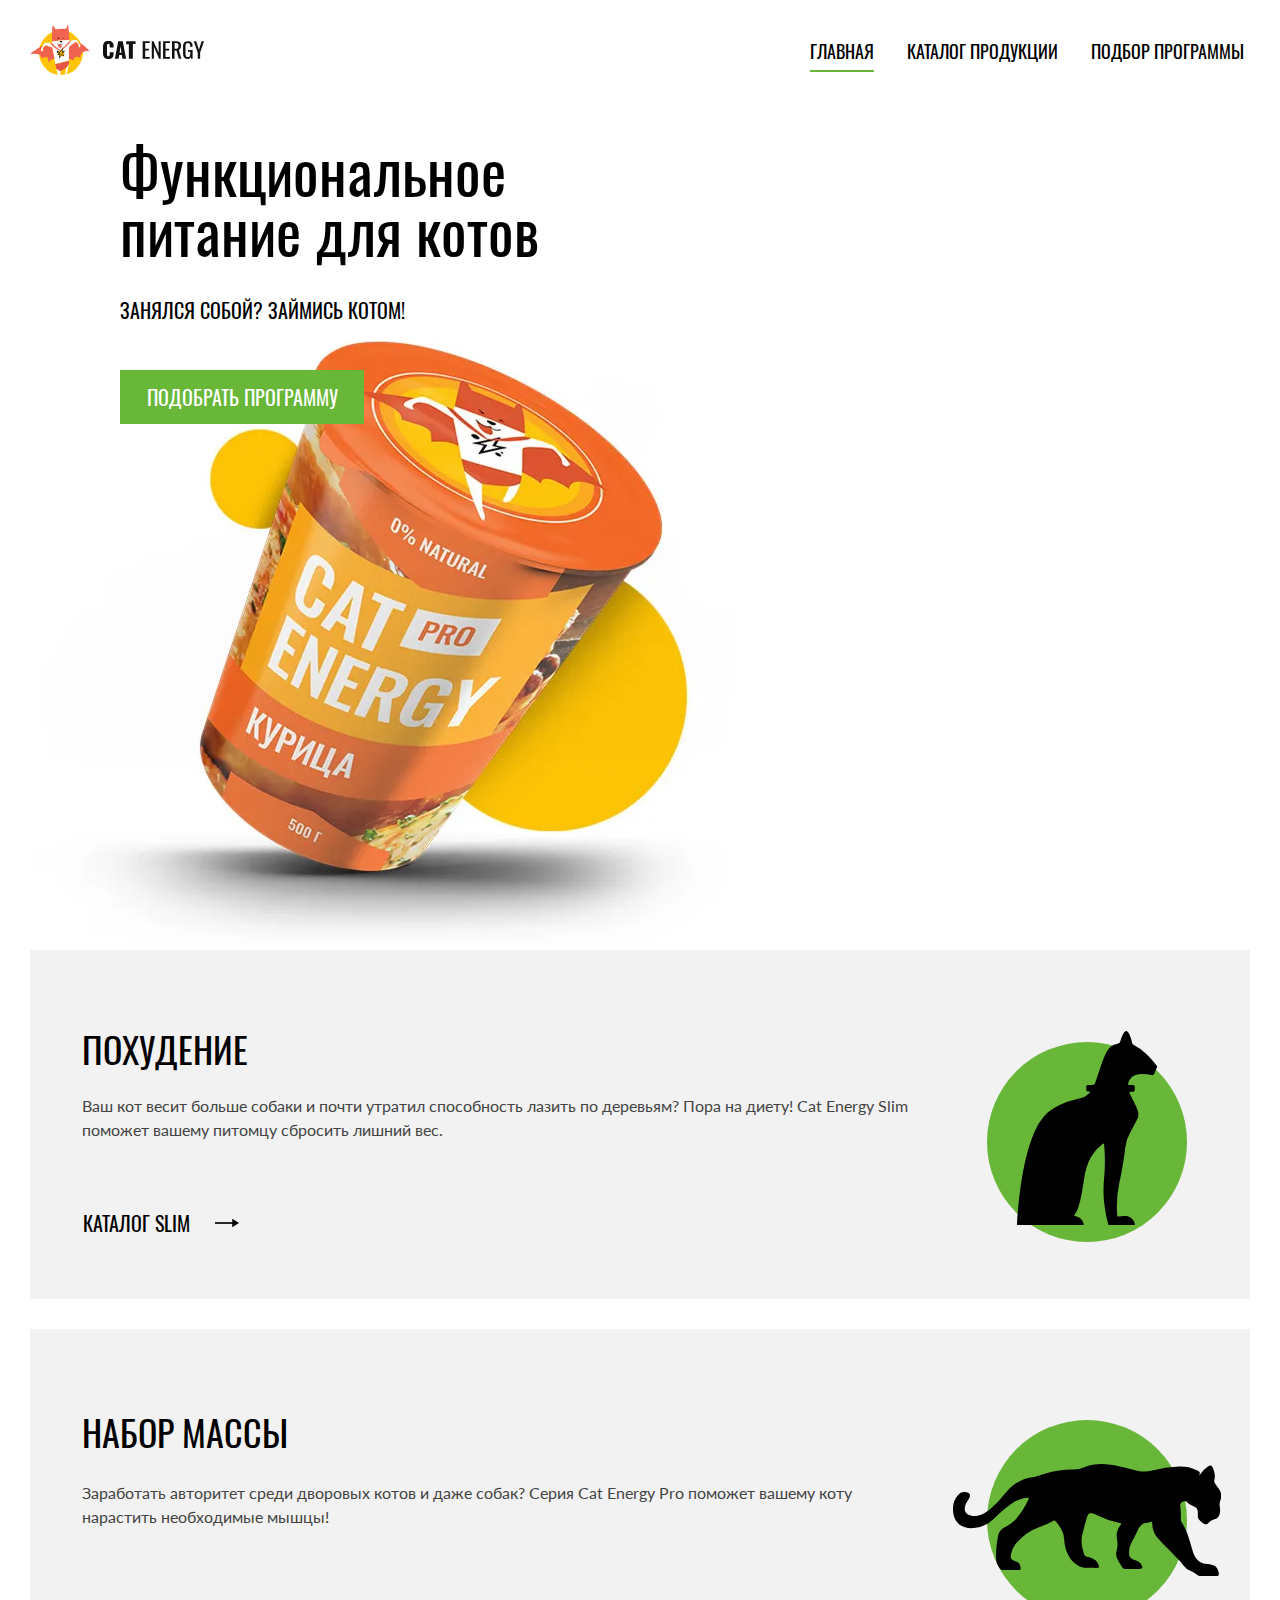
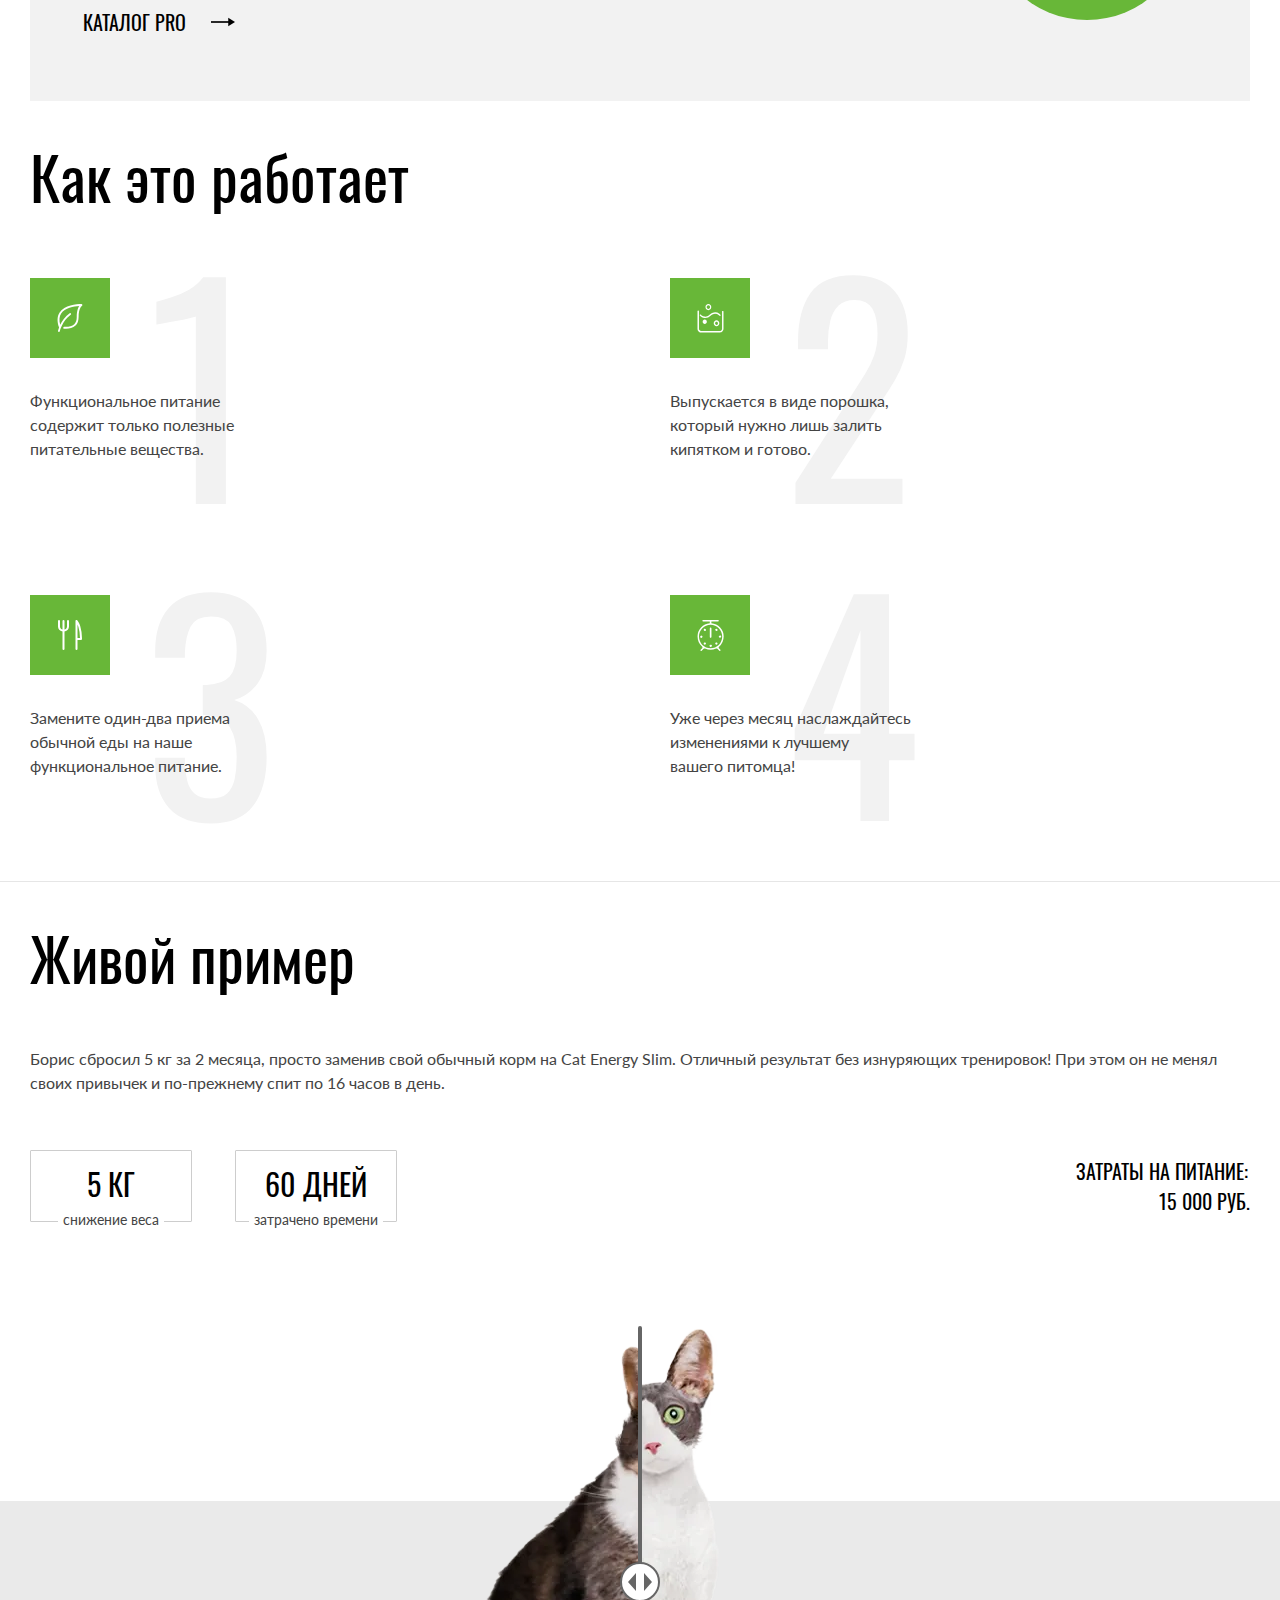
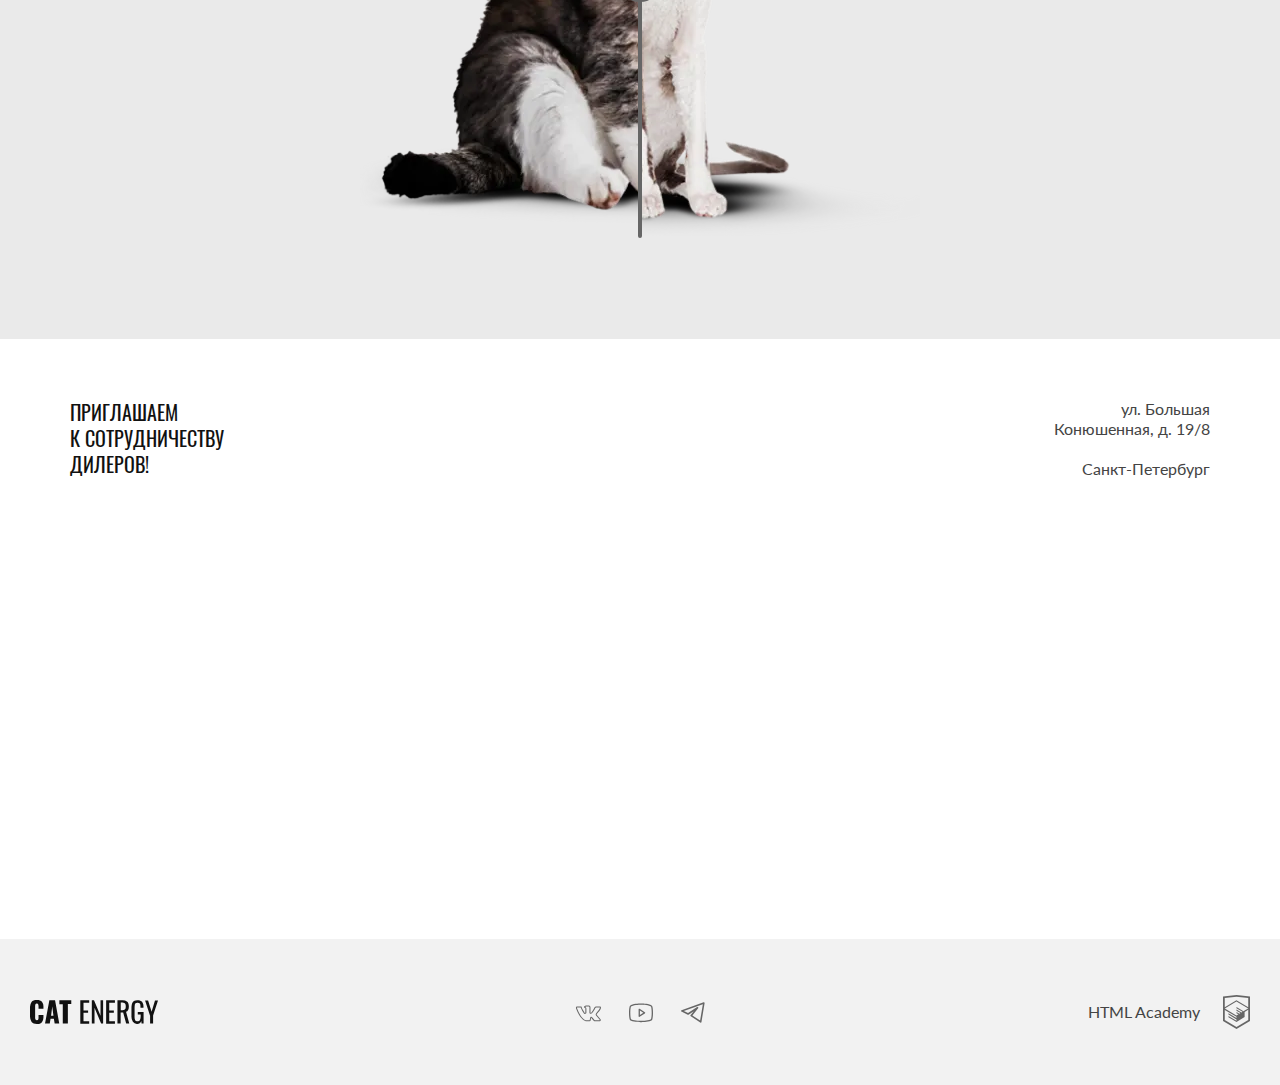
==== commit e9466ae3: "Deploying to gh-pages from @ BogzaLubov/2422439-cat-energy-31@946d70263b8188ca19c55b14cdb2b81081d567" ====
--- a/index.html
+++ b/index.html
@@ -1 +1 @@
-<!DOCTYPE html><html class="page" lang="ru"><head><meta charset="UTF-8"><title>Кэт энерджи</title><meta name="description" content="Еда для котов."><meta name="viewport" content="width=device-width,initial-scale=1"><link rel="preload" href="styles/styles.css" as="style" crossorigin="anonymous"><link rel="preload" href="fonts/lato/Lato-Regular.woff2" type="font/woff2" as="font" crossorigin="anonymous"><link rel="preload" href="fonts/oswald/oswaldregular.woff2" type="font/woff2" as="font" crossorigin="anonymous"><link rel="icon" href="favicon.ico"><!-- 32×32 --><link rel="icon" href="favicons/icon.svg" type="image/svg+xml"><link rel="apple-touch-icon" href="favicons/180.png"><!-- 180×180 --><link rel="manifest" href="manifest.webmanifest"><link rel="stylesheet" href="styles/styles.css"><script src="scripts/index.js" defer="defer"></script></head><body class="page__body"><header class="header header--style header--nojs" data-test="header"><div class="header__wrapper container"><a class="header__logo logo" href="#"><picture><source media="(min-width: 1440px)" width="70" height="59" srcset="images/logo-image-desktop.svg" type="image/svg+xml"><source media="(min-width: 768px)" width="60" height="50" srcset="images/logo-image-tablet.svg" type="image/svg+xml"><img class="logo__image" src="images/logo-image-mobile.svg" width="33" height="38" alt="Логотип Кэт энерджи"></picture><img class="logo__text" src="images/logo-header.svg" width="101" height="18" alt="Кэт энерджи"></a><nav class="header__navigation navigation navigation--opened navigation--nojs"><button class="navigation__toggle" type="button"><span class="visually-hidden">Открыть меню</span></button><ul class="navigation__list"><li class="navigation__item"><a class="navigation__link navigation__link--current" href="#">Главная</a></li><li class="navigation__item"><a class="navigation__link" href="catalog.html">Каталог продукции</a></li><li class="navigation__item"><a class="navigation__link" href="#">Подбор программы</a></li></ul></nav></div></header><main class="main-container"><section class="hero" data-test="hero"><div class="container"><div class="hero__wrapper"><h1 class="hero__title title-h1">Функциональное<br>питание для котов</h1><p class="hero__subtitle">Занялся собой? Займись котом!</p><a class="hero__button button button--primary" href="#">Подобрать программу</a><picture><source media="(min-width: 1440px)" width="552" height="499" srcset="images/hero-desktop@1x.webp, images/hero-desktop@2x.webp 2x" type="image/webp"><source media="(min-width: 768px)" width="709" height="609" srcset="images/hero-tablet@1x.webp, images/hero-tablet@2x.webp 2x" type="image/webp"><source width="280" height="270" srcset="images/hero-mobile@1x.webp, images/hero-mobile@2x.webp 2x" type="image/webp"><source media="(min-width: 1440px)" width="552" height="499" srcset="images/hero-desktop@1x.png, images/hero-desktop@2x.png 2x" type="image/png"><source media="(min-width: 768px)" width="709" height="609" srcset="images/hero-tablet@1x.png, images/hero-tablet@2x.png 2x" type="image/png"><img class="hero__image" src="images/hero-mobile@1x.png" srcset="images/hero-mobile@2x.png 2x" width="280" height="270" alt="Банка с питанием для котов Cat energy"></picture></div></div></section><section class="programs container" data-test="programs"><h2 class="visually-hidden">Наши предложения</h2><div class="programs__card programs__card--slim"><h3 class="programs__card-title title-h2">Похудение</h3><p class="programs__card-description">Ваш кот весит больше собаки и почти утратил способность лазить по деревьям? Пора на диету! Cat Energy Slim поможет вашему питомцу сбросить лишний вес.</p><a class="programs__card-link" href="catalog.html">Каталог slim</a></div><div class="programs__card programs__card--fat"><h3 class="programs__card-title title-h2">Набор массы</h3><p class="programs__card-description">Заработать авторитет среди дворовых котов и даже собак? Серия Cat Energy Pro поможет вашему коту нарастить необходимые мышцы!</p><a class="programs__card-link" href="catalog.html">Каталог pro</a></div></section><section class="specials" data-test="features"><div class="specials__wrapper container"><h2 class="specials__title title-h1">Как это работает</h2><ul class="specials__list"><li class="specials__item specials__item--healthy"><p class="specials__item-description">Функциональное питание содержит только полезные питательные вещества.</p></li><li class="specials__item specials__item--easy"><p class="specials__item-description">Выпускается в виде порошка, который нужно лишь залить кипятком и готово.</p></li><li class="specials__item specials__item--replace"><p class="specials__item-description">Замените один-два приема обычной еды на наше функциональное питание.</p></li><li class="specials__item specials__item--result"><p class="specials__item-description">Уже через месяц наслаждайтесь изменениями к лучшему<br>вашего питомца!</p></li></ul></div></section><section class="example" data-test="proof"><div class="example__wrapper container"><div class="example__content"><h2 class="example__title title-h1">Живой пример</h2><p class="example__text">Борис сбросил 5 кг за 2 месяца, просто заменив свой обычный корм на Cat Energy Slim. Отличный результат без изнуряющих тренировок! При этом он не менял своих привычек и по-прежнему спит по 16 часов в день.</p><ul class="example__list"><li class="example__item"><p class="example__item-value">5 кг</p><p class="example__item-text">снижение веса</p></li><li class="example__item"><p class="example__item-value">60 дней</p><p class="example__item-text">затрачено времени</p></li></ul><p class="example__cost">Затраты на питание: <span>15 000 РУБ.</span></p><div class="example__picture slider" style="--curtain-place: 0.5;"><picture><source media="(min-width: 768px)" width="560" height="512" srcset="images/fat-cat-tablet@1x.webp, images/fat-cat-tablet@2x.webp 2x" type="image/webp"><source width="280" height="256" srcset="images/fat-cat-mobile@1x.webp, images/fat-cat-mobile@2x.webp 2x" type="image/webp"><source media="(min-width: 768px)" width="560" height="512" srcset="images/fat-cat-tablet@1x.png, images/fat-cat-tablet@2x.png 2x" type="image/png"><img class="example__picture-image slider__image slider__image--state-before" src="images/fat-cat-mobile@1x.png" srcset="images/fat-cat-mobile@2x.png 2x" width="280" height="256" loading="lazy" alt="Толстый кот сидит"></picture><picture><source media="(min-width: 768px)" width="560" height="512" srcset="images/slim-cat-tablet@1x.webp, images/slim-cat-tablet@2x.webp 2x" type="image/webp"><source width="280" height="256" srcset="images/slim-cat-mobile@1x.webp, images/slim-cat-mobile@2x.webp 2x" type="image/webp"><source media="(min-width: 768px)" width="560" height="512" srcset="images/slim-cat-tablet@1x.png, images/slim-cat-tablet@2x.png 2x" type="image/png"><img class="example__picture-image slider__image slider__image--state-after" src="images/slim-cat-mobile@1x.png" srcset="images/slim-cat-mobile@2x.png 2x" width="280" height="256" loading="lazy" alt="Худой кот сидит"></picture><button class="example__picture-toggle" type="button" aria-label="Передвижение слайдера"></button></div></div></div></section><section class="contacts" data-test="contacts"><div class="contacts__wrapper container"><div class="contacts__content"><h2 class="visually-hidden">Контакты</h2><p class="contacts__text">Приглашаем<br>к сотрудничеству дилеров!</p><address class="contacts__address">ул. Большая Конюшенная, д. 19/8 <span class="contacts__address-style">Санкт-Петербург</span></address></div></div><div class="contacts__map contacts__map--nojs"><noscript><picture><source media="(min-width: 1440px)" width="1440" height="400" srcset="images/map-desktop@1x.webp, images/map-desktop@2x.webp 2x" type="image/webp"><source media="(min-width: 768px)" width="768" height="400" srcset="images/map-tablet@1x.webp, images/map-tablet@2x.webp 2x" type="image/webp"><source width="320" height="362" srcset="images/map-mobile@1x.webp, images/map-mobile@2x.webp 2x" type="image/webp"><source media="(min-width: 1440px)" width="1440" height="400" srcset="images/map-desktop@1x.png, images/map-desktop@2x.png 2x" type="image/png"><source media="(min-width: 768px)" width="768" height="400" srcset="images/map-tablet@1x.png, images/map-tablet@2x.png 2x" type="image/png"><img class="contacts__map-image" src="images/map-mobile@1x.png" srcset="images/map-mobile@2x.png 2x" width="320" height="362" loading="lazy" alt="Карта места расположения"></picture></noscript><iframe src="https://www.google.com/maps/embed?pb=!1m14!1m8!1m3!1d1996.7929883483553!2d30.3172265!3d59.9687573!3m2!1i1024!2i768!4f13.1!3m3!1m2!1s0x4696310fca5afc31%3A0x5f2ac55f567b2400!2sHTML%20Academy!5e0!3m2!1sru!2sus!4v1716360650734!5m2!1sru!2sus" width="320" height="362" style="border:0;" allowfullscreen="" title="Офис компании по адресу набережная реки Карповки, 5, литера П, Санкт-Петербург" loading="lazy" referrerpolicy="no-referrer-when-downgrade"></iframe></div></section></main><footer class="footer" data-test="footer"><div class="footer__wrapper container"><a class="footer__logo" href="index.html"><img src="images/logo-footer.svg" width="128" height="24" alt="Кэт энерджи"></a><div class="footer__socials socials"><ul class="socials__list"><li class="socials__item"><a class="socials__link socials__link--vkontakte" href="https://vk.com/htmlacademy" target="_blank" rel="noreferrer noopener"><span class="visually-hidden">Мы в Вконтакте</span></a></li><li class="socials__item"><a class="socials__link socials__link--youtube" href="https://www.youtube.com/user/htmlacademyru" target="_blank" rel="noreferrer noopener"><span class="visually-hidden">Мы в Ютубе</span></a></li><li class="socials__item"><a class="socials__link socials__link--telegram" href="https://t.me/htmlacademy" target="_blank" rel="noreferrer noopener"><span class="visually-hidden">Мы в Телеграме</span></a></li></ul></div><a class="footer__developer developer" href="https://htmlacademy.ru/intensive/adaptive" target="_blank" rel="noreferrer noopener"><span class="developer__text">HTML Academy</span> <span class="visually-hidden">Логотип html academy</span></a></div></footer></body></html>+<!DOCTYPE html><html class="page" lang="ru"><head><meta charset="UTF-8"><title>Кэт энерджи</title><meta name="description" content="Еда для котов."><meta name="viewport" content="width=device-width,initial-scale=1"><link rel="preload" href="styles/styles.css" as="style" crossorigin="anonymous"><link rel="preload" href="fonts/lato/Lato-Regular.woff2" type="font/woff2" as="font" crossorigin="anonymous"><link rel="preload" href="fonts/oswald/oswaldregular.woff2" type="font/woff2" as="font" crossorigin="anonymous"><link rel="icon" href="favicon.ico"><!-- 32×32 --><link rel="icon" href="favicons/icon.svg" type="image/svg+xml"><link rel="apple-touch-icon" href="favicons/180.png"><!-- 180×180 --><link rel="manifest" href="manifest.webmanifest"><link rel="stylesheet" href="styles/styles.css"><script src="scripts/index.js" defer="defer"></script></head><body class="page__body"><header class="header header--style header--nojs" data-test="header"><div class="header__wrapper container"><a class="header__logo logo" href="#"><picture><source media="(min-width: 1440px)" width="70" height="59" srcset="images/logo-image-desktop.svg" type="image/svg+xml"><source media="(min-width: 768px)" width="60" height="50" srcset="images/logo-image-tablet.svg" type="image/svg+xml"><img class="logo__image" src="images/logo-image-mobile.svg" width="33" height="38" alt="Логотип Кэт энерджи"></picture><img class="logo__text" src="images/logo-header.svg" width="101" height="18" alt="Кэт энерджи"></a><nav class="header__navigation navigation navigation--opened navigation--nojs"><button class="navigation__toggle" type="button"><span class="visually-hidden">Открыть меню</span></button><ul class="navigation__list"><li class="navigation__item"><a class="navigation__link navigation__link--current" href="#">Главная</a></li><li class="navigation__item"><a class="navigation__link" href="catalog.html">Каталог продукции</a></li><li class="navigation__item"><a class="navigation__link" href="#">Подбор программы</a></li></ul></nav></div></header><main class="main-container"><section class="hero" data-test="hero"><div class="container"><div class="hero__wrapper"><h1 class="hero__title title-h1">Функциональное<br>питание для котов</h1><p class="hero__subtitle">Занялся собой? Займись котом!</p><a class="hero__button button button--primary" href="#">Подобрать программу</a><picture><source media="(min-width: 1440px)" width="552" height="499" srcset="images/hero-desktop@1x.webp, images/hero-desktop@2x.webp 2x" type="image/webp"><source media="(min-width: 768px)" width="709" height="609" srcset="images/hero-tablet@1x.webp, images/hero-tablet@2x.webp 2x" type="image/webp"><source width="280" height="270" srcset="images/hero-mobile@1x.webp, images/hero-mobile@2x.webp 2x" type="image/webp"><source media="(min-width: 1440px)" width="552" height="499" srcset="images/hero-desktop@1x.png, images/hero-desktop@2x.png 2x" type="image/png"><source media="(min-width: 768px)" width="709" height="609" srcset="images/hero-tablet@1x.png, images/hero-tablet@2x.png 2x" type="image/png"><img class="hero__image" src="images/hero-mobile@1x.png" srcset="images/hero-mobile@2x.png 2x" width="280" height="270" alt="Банка с питанием для котов Cat energy"></picture></div></div></section><section class="programs container" data-test="programs"><h2 class="visually-hidden">Наши предложения</h2><div class="programs__card programs__card--slim"><h3 class="programs__card-title title-h2">Похудение</h3><p class="programs__card-description">Ваш кот весит больше собаки и почти утратил способность лазить по деревьям? Пора на диету! Cat Energy Slim поможет вашему питомцу сбросить лишний вес.</p><a class="programs__card-link" href="catalog.html">Каталог slim</a></div><div class="programs__card programs__card--fat"><h3 class="programs__card-title title-h2">Набор массы</h3><p class="programs__card-description">Заработать авторитет среди дворовых котов и даже собак? Серия Cat Energy Pro поможет вашему коту нарастить необходимые мышцы!</p><a class="programs__card-link" href="catalog.html">Каталог pro</a></div></section><section class="specials" data-test="features"><div class="specials__wrapper container"><h2 class="specials__title title-h1">Как это работает</h2><ul class="specials__list"><li class="specials__item specials__item--healthy"><p class="specials__item-description">Функциональное питание содержит только полезные питательные вещества.</p></li><li class="specials__item specials__item--easy"><p class="specials__item-description">Выпускается в виде порошка, который нужно лишь залить кипятком и готово.</p></li><li class="specials__item specials__item--replace"><p class="specials__item-description">Замените один-два приема обычной еды на наше функциональное питание.</p></li><li class="specials__item specials__item--result"><p class="specials__item-description">Уже через месяц наслаждайтесь изменениями к лучшему<br>вашего питомца!</p></li></ul></div></section><section class="example" data-test="proof"><div class="example__wrapper container"><div class="example__content"><h2 class="example__title title-h1">Живой пример</h2><p class="example__text">Борис сбросил 5 кг за 2 месяца, просто заменив свой обычный корм на Cat Energy Slim. Отличный результат без изнуряющих тренировок! При этом он не менял своих привычек и по-прежнему спит по 16 часов в день.</p><ul class="example__list"><li class="example__item"><p class="example__item-value">5 кг</p><p class="example__item-text">снижение веса</p></li><li class="example__item"><p class="example__item-value">60 дней</p><p class="example__item-text">затрачено времени</p></li></ul><p class="example__cost">Затраты на питание: <span>15 000 РУБ.</span></p><div class="example__picture slider" style="--curtain-place: 0.5;"><picture><source media="(min-width: 768px)" width="560" height="512" srcset="images/fat-cat-tablet@1x.webp, images/fat-cat-tablet@2x.webp 2x" type="image/webp"><source width="280" height="256" srcset="images/fat-cat-mobile@1x.webp, images/fat-cat-mobile@2x.webp 2x" type="image/webp"><source media="(min-width: 768px)" width="560" height="512" srcset="images/fat-cat-tablet@1x.png, images/fat-cat-tablet@2x.png 2x" type="image/png"><img class="example__picture-image slider__image slider__image--state-before" src="images/fat-cat-mobile@1x.png" srcset="images/fat-cat-mobile@2x.png 2x" width="280" height="256" loading="lazy" alt="Толстый кот сидит"></picture><picture><source media="(min-width: 768px)" width="560" height="512" srcset="images/slim-cat-tablet@1x.webp, images/slim-cat-tablet@2x.webp 2x" type="image/webp"><source width="280" height="256" srcset="images/slim-cat-mobile@1x.webp, images/slim-cat-mobile@2x.webp 2x" type="image/webp"><source media="(min-width: 768px)" width="560" height="512" srcset="images/slim-cat-tablet@1x.png, images/slim-cat-tablet@2x.png 2x" type="image/png"><img class="example__picture-image slider__image slider__image--state-after" src="images/slim-cat-mobile@1x.png" srcset="images/slim-cat-mobile@2x.png 2x" width="280" height="256" loading="lazy" alt="Худой кот сидит"></picture><button class="example__picture-toggle" type="button" aria-label="Передвижение слайдера"></button></div></div></div></section><section class="contacts" data-test="contacts"><div class="contacts__wrapper container"><div class="contacts__content"><h2 class="visually-hidden">Контакты</h2><p class="contacts__text">Приглашаем<br>к сотрудничеству дилеров!</p><address class="contacts__address">ул. Большая Конюшенная, д. 19/8 <span class="contacts__address-style">Санкт-Петербург</span></address></div></div><div class="contacts__map contacts__map--nojs"><noscript><picture><source media="(min-width: 1440px)" width="1440" height="400" srcset="images/map-desktop@1x.webp, images/map-desktop@2x.webp 2x" type="image/webp"><source media="(min-width: 768px)" width="768" height="400" srcset="images/map-tablet@1x.webp, images/map-tablet@2x.webp 2x" type="image/webp"><source width="320" height="362" srcset="images/map-mobile@1x.webp, images/map-mobile@2x.webp 2x" type="image/webp"><source media="(min-width: 1440px)" width="1440" height="400" srcset="images/map-desktop@1x.png, images/map-desktop@2x.png 2x" type="image/png"><source media="(min-width: 768px)" width="768" height="400" srcset="images/map-tablet@1x.png, images/map-tablet@2x.png 2x" type="image/png"><img class="contacts__map-image" src="images/map-mobile@1x.png" srcset="images/map-mobile@2x.png 2x" width="320" height="362" loading="lazy" alt="Карта места расположения"></picture></noscript><iframe src="https://www.google.com/maps/embed?pb=!1m14!1m8!1m3!1d1996.7929883483553!2d30.3172265!3d59.9687573!3m2!1i1024!2i768!4f13.1!3m3!1m2!1s0x4696310fca5afc31%3A0x5f2ac55f567b2400!2sHTML%20Academy!5e0!3m2!1sru!2sus!4v1716360650734!5m2!1sru!2sus" width="320" height="362" style="border:0;" allowfullscreen="" title="Офис компании по адресу набережная реки Карповки, 5, литера П, Санкт-Петербург" loading="lazy" referrerpolicy="no-referrer-when-downgrade"></iframe></div></section></main><footer class="footer" data-test="footer"><div class="footer__wrapper container"><a class="footer__logo" href="index.html"><img class="footer__logo-image" src="images/logo-footer.svg" width="128" height="24" alt="Кэт энерджи"></a><div class="footer__socials socials"><ul class="socials__list"><li class="socials__item"><a class="socials__link socials__link--vkontakte" href="https://vk.com/htmlacademy" target="_blank" rel="noreferrer noopener"><span class="visually-hidden">Мы в Вконтакте</span></a></li><li class="socials__item"><a class="socials__link socials__link--youtube" href="https://www.youtube.com/user/htmlacademyru" target="_blank" rel="noreferrer noopener"><span class="visually-hidden">Мы в Ютубе</span></a></li><li class="socials__item"><a class="socials__link socials__link--telegram" href="https://t.me/htmlacademy" target="_blank" rel="noreferrer noopener"><span class="visually-hidden">Мы в Телеграме</span></a></li></ul></div><a class="footer__developer developer" href="https://htmlacademy.ru/intensive/adaptive" target="_blank" rel="noreferrer noopener"><span class="developer__text">HTML Academy</span> <span class="visually-hidden">Логотип html academy</span></a></div></footer></body></html>--- a/styles/styles.css
+++ b/styles/styles.css
@@ -1 +1 @@
-@font-face{font-family:Lato;font-weight:400;font-style:normal;font-display:swap;src:url(../fonts/lato/Lato-Regular.woff2)format("woff2")}@font-face{font-family:Oswald;font-weight:400;font-style:normal;font-display:swap;src:url(../fonts/oswald/oswaldregular.woff2)format("woff2")}*,:before,:after{box-sizing:border-box}html{height:100%}body{color:#444;background-color:#fff;height:100%;margin:0;font-family:Lato,Arial,sans-serif;font-size:14px;font-style:normal;font-weight:400;line-height:18px}@media (width>=768px){body{font-size:16px;line-height:24px}}img{object-fit:contain;max-width:100%;height:auto}picture,source{display:contents}.visually-hidden{clip:rect(0 0 0 0);border:0;width:1px;height:1px;margin:-1px;padding:0;position:absolute;overflow:hidden}.button{text-align:center;text-transform:uppercase;cursor:pointer;border:none;padding:10px 15px;font-family:Oswald,Arial,sans-serif;font-size:16px;font-style:normal;font-weight:400;line-height:20px;text-decoration:none;display:block}.button:disabled{opacity:.4}.button--primary{color:#fff;background-color:#68b738}.button--primary:hover{background-color:#5eaa2f}.button--primary:active{color:#ffffff4d}.button--primary:disabled{opacity:.1}.button--secondary{color:#444;background-color:#f2f2f2}.button--secondary:hover,.button--secondary:active{background-color:#ebebeb}.container{width:100%;margin:0 auto;padding:0 20px}@media (width>=768px){.container{padding:0 30px}}@media (width>=1440px){.container{max-width:1280px}.header{position:relative}}@media (width<=767px){.header{border-bottom:1px solid #e6e6e6;align-items:center;padding-top:14px;display:flex;position:relative}}@media (width>=1440px){.header--style:before{content:"";z-index:-1;background-image:linear-gradient(270deg,#68b738d9,#68b738d9),linear-gradient(270deg,#3f3e46,#404145);background-size:auto;width:50%;height:100%;position:absolute;top:0;right:0}}.header__wrapper{flex-wrap:wrap;justify-content:space-between;align-items:center;display:flex}@media (width>=768px){.header__wrapper{padding-top:25px}}@media (width>=1440px){.header__wrapper{padding-top:55px}}@media (width<=767px){.header--nojs{min-height:auto;padding-top:13px}.header--nojs .header__wrapper{padding-left:0;padding-right:0}.header--nojs .header__logo{padding-left:20px;padding-right:20px}.header--nojs .header__navigation{min-width:100%}.header--nojs .navigation__item{border-top:1px solid #e6e6e6}.header--nojs .navigation__item:last-child{border-bottom:none}}.navigation__toggle{background:0 0;border:none;width:24px;height:24px;margin-right:10px}.navigation__toggle:before{content:"";background-color:#000;width:24px;height:24px;margin:0 0 11px 3px;display:block;-webkit-mask-image:url(../icons/stack.svg#burger-icon);mask-image:url(../icons/stack.svg#burger-icon);-webkit-mask-position:50%;mask-position:50%;-webkit-mask-size:contain;mask-size:contain;-webkit-mask-repeat:no-repeat;mask-repeat:no-repeat}.navigation__toggle:hover:before{opacity:.6}.navigation__toggle:active:before{opacity:.3}@media (width>=768px){.navigation__toggle{display:none}}.navigation--opened .navigation__toggle{background:0 0;border:none;width:24px;height:24px}.navigation--opened .navigation__toggle:before{content:"";background-color:#000;width:18px;height:18px;margin-left:10px;display:block;-webkit-mask-image:url(../icons/stack.svg#close-icon);mask-image:url(../icons/stack.svg#close-icon);-webkit-mask-position:50%;mask-position:50%;-webkit-mask-size:contain;mask-size:contain;-webkit-mask-repeat:no-repeat;mask-repeat:no-repeat}.navigation--opened .navigation__toggle:hover:before{opacity:.6}.navigation--opened .navigation__toggle:active:before{opacity:.3}@media (width>=768px){.navigation--opened .navigation__toggle{display:none}}.navigation--nojs .navigation__toggle{display:none}.navigation__list{text-transform:uppercase;margin:0;padding:0;font-family:Oswald,Arial,sans-serif;font-size:20px;font-style:normal;font-weight:400;line-height:20px;list-style:none}@media (width>=768px){.navigation__list{flex-flow:wrap;justify-content:end;gap:33px;max-width:60vw;padding:10px 6px 8px;font-family:Oswald,Arial,sans-serif;font-size:18px;font-style:normal;font-weight:400;line-height:24px;display:flex}}@media (width>=1440px){.navigation__list{max-width:600px;padding:10px 2px 8px;font-family:Oswald,Arial,sans-serif;font-size:20px;font-style:normal;font-weight:400;line-height:30px}}@media (width<=767px){.navigation .navigation__list{text-align:center;z-index:3;background-color:#fff;width:100vw;display:block;position:absolute;top:100%;left:0}.header--nojs .navigation__list{width:initial;position:static}.navigation:not(.navigation--opened) .navigation__list{display:none}}.navigation__link{color:#000;text-decoration:none;display:block;position:relative}.navigation__link:hover{opacity:.6}.navigation__link:active{opacity:.3}@media (width>=1440px){.navigation__link{color:#fff}}@media (width<=767px){.navigation__link{padding:24px 0 21px}.navigation__item{border-top:1px solid #e6e6e6}.navigation__item:last-child{border-bottom:1px solid #e6e6e6}}@media (width>=768px){.navigation__link--color{color:#000}.navigation__link--current:after,.navigation__link--current-accent:after{content:"";background-color:#68b738;height:2px;position:absolute;bottom:-9px;left:0;right:0}}@media (width>=1440px){.navigation__link--current:after{background-color:#fff}}.footer{text-align:center;background-color:#f2f2f2;padding:20px 0}@media (width>=768px){.footer{padding:56px 0}}@media (width>=1440px){.footer{padding:67px}}@media (width>=768px){.footer__wrapper{grid-template-columns:repeat(3,1fr);display:grid}}.footer__logo{border-bottom:1px solid #d9d9d9;justify-content:center;padding:20px 0;display:flex}.footer__logo:hover{opacity:.8}.footer__logo:active{opacity:.6}@media (width>=768px){.footer__logo{border:none;justify-content:start;padding:0}}.logo{cursor:pointer;flex-wrap:wrap;align-items:center;text-decoration:none;display:flex}.logo:hover{opacity:.8}.logo:active{opacity:.6}@media (width<=767px){.logo{flex-grow:1;justify-content:space-between;padding-bottom:12px}}@media (width>=768px){.logo__text{min-width:101px;height:auto;margin-left:13px}}@media (width>=1440px){.logo__text{min-width:118px;margin-left:14px}}@media (width<=767px){.logo__text{margin:0 auto}.header--nojs .logo{max-width:calc(100% - 33px)}}.title-h1{color:#000;font-family:Oswald,Arial,sans-serif;font-size:36px;font-style:normal;font-weight:400;line-height:36px}@media (width>=768px){.title-h1{font-size:60px;line-height:60px}}.title-h2{color:#000;text-transform:uppercase;margin:0;font-family:Oswald,Arial,sans-serif;font-size:24px;font-style:normal;font-weight:400;line-height:37px}@media (width>=768px){.title-h2{font-size:36px;line-height:36px}}.title-h3{color:#000;text-transform:uppercase;font-family:Oswald,Arial,sans-serif;font-size:24px;font-style:normal;font-weight:400;line-height:37px}.title-h4{color:#222;text-transform:uppercase;font-family:Oswald,Arial,sans-serif;font-size:16px;font-style:normal;font-weight:400;line-height:20px}@media (width>=768px){.title-h4{font-size:20px;line-height:24px}}.title-style:after{content:"";z-index:-1;background:#68b738;width:100vw;height:2px;display:block;position:absolute;top:43%;right:0;box-shadow:100vw 0 #68b738}.main-container{flex-grow:1}.page__body{flex-direction:column;display:flex}@media (width>=768px){.catalog{padding-top:65px;padding-bottom:75px}}@media (width>=1440px){.catalog{padding-top:74px;padding-bottom:72px}}@media (width<=767px){.catalog{padding:0}}.catalog__title{margin:0}@media (width>=768px){.catalog__title{margin-bottom:84px}}@media (width<=767px){.catalog__title{padding:28px 20px 40px}}.catalog__list{margin:0;padding:0;list-style-type:none}@media (width>=768px){.catalog__list{grid-template-columns:repeat(auto-fill,minmax(324px,1fr));gap:60px;display:grid}}@media (width>=1440px){.catalog__list{grid-template-columns:repeat(4,1fr);gap:63px 80px;display:grid}.contacts{position:relative}}.contacts--color{background-color:#f2f2f2}.contacts__content{justify-content:space-between;padding:26px 0;display:flex}@media (width>=768px){.contacts__content{padding:60px 40px}}@media (width>=1440px){.contacts__content{content:"";z-index:1;justify-content:initial;background-color:#fff;gap:85px;min-width:565px;padding:61px 75px 60px 80px;display:flex;position:absolute;top:94px}}.contacts__text{color:#111;text-transform:uppercase;max-width:140px;margin:0;font-family:Oswald,Arial,sans-serif;font-size:16px;font-style:normal;font-weight:400;line-height:20px}@media (width>=768px){.contacts__text{max-width:165px;font-size:20px;line-height:26px}}.contacts__address{max-width:140px;font-style:normal;line-height:20px;text-decoration:none}@media (width>=768px){.contacts__address{text-align:end;flex-direction:column;gap:20px;max-width:160px;display:flex}}@media (width>=1440px){.contacts__address{text-align:start;gap:18px}}.contacts__map .contacts__map-image{object-fit:cover;border:0;width:100%;height:100%;display:block}@media (width>=768px){.contacts__map .contacts__map-image{height:400px}}@media (width<=767px){.contacts__map .contacts__map-image{height:362px}}.contacts__map iframe{object-fit:cover;border:0;width:100%;height:100%;display:block}@media (width>=768px){.contacts__map iframe{height:400px}}@media (width<=767px){.contacts__map iframe{height:362px}}.contacts__map--nojs iframe{display:none}.developer{text-decoration:none}.developer__text{color:#444;justify-content:space-between;align-items:center;padding:18px 0;font-size:16px;line-height:20px;display:flex}.developer__text:after{content:"";background-color:#666;width:27px;height:34px;-webkit-mask-image:url(../icons/stack.svg#developer-logo);mask-image:url(../icons/stack.svg#developer-logo);-webkit-mask-position:50%;mask-position:50%;-webkit-mask-repeat:no-repeat;mask-repeat:no-repeat}.developer__text:hover:after{background-color:#68b738}.developer__text:active{color:#4444444d}.developer__text:active:after{background-color:#68b7384d}@media (width>=768px){.developer__text{justify-content:end;gap:23px;padding:0}}.example{background-color:#eaeaea}@media (width>=768px){.example{background-color:#fff;background-image:linear-gradient(#fff0 0 619px,#eaeaea 619px 100%)}}@media (width>=1440px){.example{background-color:#fff;background-image:linear-gradient(#fff0 0 136px,#f2f2f2 136px 100%)}}.example__content{padding-top:25px;padding-bottom:40px}@media (width>=768px){.example__content{grid-template-columns:2fr 1fr;padding-top:45px;padding-bottom:101px;display:grid}}@media (width>=1440px){.example__content{grid-template-columns:50% 50%;padding-top:0;padding-bottom:75px}}.example__title{margin:0 0 40px;line-height:40px}@media (width>=768px){.example__title{grid-column:1/-1;margin:0 0 60px;line-height:60px}}@media (width>=1440px){.example__title{grid-column:1/2;margin:0 0 147px}}.example__text{margin:0 0 20px}@media (width>=768px){.example__text{grid-column:1/-1;margin:0 0 55px}}@media (width>=1440px){.example__text{grid-column:1/2;max-width:433px;margin:0 0 69px}}.example__list{flex-wrap:wrap;justify-content:center;gap:32px;margin:0 0 34px;padding:0;list-style-type:none;display:flex}@media (width>=768px){.example__list{justify-content:start;gap:43px;margin:0 0 104px}}@media (width>=1440px){.example__list{grid-column:1/2;max-width:575px;margin:0 0 60px}}.example__item{border:1px solid #cdcdcd;border-radius:1px;flex-direction:column;width:124px;height:56px;display:flex}@media (width>=768px){.example__item{width:162px;height:72px}}.example__item-value{color:#000;text-transform:uppercase;align-self:center;margin:13px auto 9px;font-family:Oswald,Arial,sans-serif;font-size:24px;font-style:normal;font-weight:400;line-height:24px}@media (width>=768px){.example__item-value{margin:14px auto 7px;font-size:30px;line-height:37px}}.example__item-text{text-align:center;background-color:#eaeaea;align-self:center;margin:0;font-size:12px;line-height:12px}@media (width>=768px){.example__item-text{background-color:#fff;margin-top:4px;padding:0 5px;font-size:14px;line-height:14px}}@media (width>=1440px){.example__item-text{background-color:#f2f2f2}}@media (width<=767px){.example__item-text{width:77px;height:24px}}.example__cost{color:#000;text-align:center;text-transform:uppercase;margin:0 0 20px;font-family:Oswald,Arial,sans-serif;font-size:14px;font-style:normal;font-weight:400;line-height:20px}@media (width>=768px){.example__cost{text-align:end;flex-direction:column;justify-self:end;gap:10px;max-width:174px;margin:11px 2px 0;font-size:20px;line-height:20px;display:flex}}@media (width>=1440px){.example__cost{flex-direction:row;justify-self:start;gap:66px;max-width:none;margin:0}}.example__cost span{min-width:90px;margin-right:-2px}.example__picture{position:relative}@media (width>=768px){.example__picture{grid-column:1/-1;margin:0 auto;display:flex}}@media (width>=1440px){.example__picture{grid-area:1/2/5/3;justify-self:end;margin:0}}.example__picture-image{display:block}.example__picture-toggle{cursor:pointer;background-color:#666;border:none;border-radius:2px;width:4px;height:100%;padding:0;display:block;position:absolute;top:50%;left:50%;transform:translate(-50%,-50%)}.example__picture-toggle:hover{background-color:#68b738}.example__picture-toggle:active{opacity:.6;background-color:#68b738}.example__picture-toggle:before{content:"";background-color:#fff;border:2px solid #666;border-radius:50%;width:40px;height:40px;position:absolute;top:50%;left:50%;transform:translate(-50%,-50%)}.example__picture-toggle:hover:before{border-color:#68b738}.example__picture-toggle:active:before{border-color:#68b73899}.example__picture-toggle:after{content:"";background-color:#666;width:24px;height:18px;position:absolute;top:50%;left:50%;transform:translate(-50%,-50%);-webkit-mask-image:url(../icons/stack.svg#slider-icon);mask-image:url(../icons/stack.svg#slider-icon);-webkit-mask-position:50%;mask-position:50%;-webkit-mask-size:contain;mask-size:contain;-webkit-mask-repeat:no-repeat;mask-repeat:no-repeat}.example__picture-toggle:hover:after{background-color:#68b738}.example__picture-toggle:active:after{opacity:.6;background-color:#68b738}@media (width>=1440px){.extra-catalog{grid-template-columns:repeat(4,1fr);column-gap:80px;display:grid}}@media (width<=767px){.extra-catalog{padding-top:25px}}.extra-catalog__title{color:#000;background-color:#fff;width:-moz-fit-content;width:fit-content;margin:0 0 35px;font-family:Oswald,Arial,sans-serif;font-size:24px;font-style:normal;font-weight:400;line-height:24px;position:relative;box-shadow:-40px 0 #fff,40px 0 #fff}@media (width>=768px){.extra-catalog__title{margin:0 0 80px 40px;font-size:32px;line-height:32px}}@media (width>=1440px){.extra-catalog__title{grid-column:1/-1;margin:0 0 78px;font-size:40px;line-height:40px}}.extra-catalog__list{margin:0 0 35px;padding:0;list-style-type:none}@media (width>=768px){.extra-catalog__list{margin:0 0 69px}}@media (width>=1440px){.extra-catalog__list{grid-column:1/4;margin:0}.extra-catalog__item{border-top:1px solid #cdcdcd;padding:15px 0 17px}}.extra-product{display:grid}@media (width>=768px){.extra-product{border-top:1px solid #cdcdcd;border-left:1px solid #cdcdcd;border-right:1px solid #cdcdcd;grid-template-columns:50% 35% 15%;padding:26px 37px 28px}}@media (width>=1440px){.extra-product{border-left:none;border-right:none;grid-template-columns:minmax(325px,1fr) 1fr 1fr 1fr;align-items:center;padding:15px 0 16px}}@media (width<=767px){.extra-product{border-top:1px solid #cdcdcd;grid-template-rows:min-content 1fr min-content;grid-template-columns:1fr 1fr;padding:14px 0 18px}}.extra-product:last-child{border-bottom:1px solid #cdcdcd}@media (width>=768px){.extra-product__title{margin:0 0 24px;line-height:20px}}@media (width>=1440px){.extra-product__title{margin:0}}@media (width<=767px){.extra-product__title{grid-column:1/-1;margin:0 0 13px;line-height:16px}}@media (width>=768px){.extra-product__text{text-align:end;margin:2px 0 0;font-size:16px;line-height:20px}}@media (width>=1440px){.extra-product__text{text-align:start;margin-top:3px}}@media (width<=767px){.extra-product__text{text-align:left;margin:0 0 14px;font-size:14px;line-height:14px}}@media (width>=768px){.extra-product__price{text-align:end;margin:1px 3px 0 0;font-size:16px;line-height:20px}}@media (width>=1440px){.extra-product__price{vertical-align:middle;text-align:end;margin:4px 40px 0 0}}@media (width<=767px){.extra-product__price{text-align:end;margin:0 0 14px;font-size:14px;line-height:14px}}.extra-product__button{grid-column:1/-1}@media (width>=1440px){.extra-product__button{grid-column:auto;min-width:244px}}.gift{background-color:#68b738;min-width:280px;padding:58px 0 43px;display:block}@media (width<=767px){.gift{background-image:-webkit-linear-gradient(270deg,#68b738d9,#68b738d9),-webkit-image-set(url(../../images/bg-catalog-cat-mobile@1x.webp) 1x type("image/webp"),url(../../images/bg-catalog-cat-mobile@1x.jpg) 1x type("image/jpeg"),url(../../images/bg-catalog-cat-mobile@2x.webp) 2x type("image/webp"),url(../../images/bg-catalog-cat-mobile@2x.jpg) 2x type("image/jpeg"));background-image:linear-gradient(270deg,#68b738d9,#68b738d9),image-set("../../images/bg-catalog-cat-mobile@1x.webp" 1x type("image/webp"),"../../images/bg-catalog-cat-mobile@1x.jpg" 1x type("image/jpeg"),"../../images/bg-catalog-cat-mobile@2x.webp" 2x type("image/webp"),"../../images/bg-catalog-cat-mobile@2x.jpg" 2x type("image/jpeg"));background-position:50%;background-repeat:no-repeat;background-size:cover;width:100%}}@media (width>=768px){.gift{background-image:-webkit-linear-gradient(270deg,#68b738d9,#68b738d9),-webkit-image-set(url(../../images/bg-catalog-cat-tablet@1x.webp) 1x type("image/webp"),url(../../images/bg-catalog-cat-tablet@1x.jpg) 1x type("image/jpeg"),url(../../images/bg-catalog-cat-tablet@2x.webp) 2x type("image/webp"),url(../../images/bg-catalog-cat-tablet@2x.jpg) 2x type("image/jpeg"));background-image:linear-gradient(270deg,#68b738d9,#68b738d9),image-set("../../images/bg-catalog-cat-tablet@1x.webp" 1x type("image/webp"),"../../images/bg-catalog-cat-tablet@1x.jpg" 1x type("image/jpeg"),"../../images/bg-catalog-cat-tablet@2x.webp" 2x type("image/webp"),"../../images/bg-catalog-cat-tablet@2x.jpg" 2x type("image/jpeg"));background-position:50%;background-repeat:no-repeat;background-size:cover;justify-content:space-between;width:100%;padding:59px 125px 60px 79px;display:flex}}@media (width>=1440px){.gift{background-image:-webkit-linear-gradient(270deg,#68b738d9,#68b738d9),-webkit-image-set(url(../../images/bg-catalog-cat-desktop@1x.webp) 1x type("image/webp"),url(../../images/bg-catalog-cat-desktop@1x.jpg) 1x type("image/jpeg"),url(../../images/bg-catalog-cat-desktop@2x.webp) 2x type("image/webp"),url(../../images/bg-catalog-cat-desktop@2x.jpg) 2x type("image/jpeg"));background-image:linear-gradient(270deg,#68b738d9,#68b738d9),image-set("../../images/bg-catalog-cat-desktop@1x.webp" 1x type("image/webp"),"../../images/bg-catalog-cat-desktop@1x.jpg" 1x type("image/jpeg"),"../../images/bg-catalog-cat-desktop@2x.webp" 2x type("image/webp"),"../../images/bg-catalog-cat-desktop@2x.jpg" 2x type("image/jpeg"));background-position:50%;background-repeat:no-repeat;background-size:cover;flex-direction:column;justify-content:center;width:100%;min-width:245px;padding:56px 35px 43px}}.gift:before{content:"";background-color:#fff;min-width:78px;min-height:81px;display:block;top:0;left:0;-webkit-mask-image:url(../icons/stack.svg#gift-icon);mask-image:url(../icons/stack.svg#gift-icon);-webkit-mask-position:50%;mask-position:50%;-webkit-mask-repeat:no-repeat;mask-repeat:no-repeat}@media (width>=1440px){.gift:before{margin-bottom:48px}}.gift__text{color:#fff;text-align:center;margin:0;padding-top:48px;font-size:16px;line-height:20px}@media (width>=768px){.gift__text{text-align:left;align-self:center;padding:0}}@media (width>=1440px){.gift__text{text-align:center}}.hero{text-align:center;padding:27px 0 20px}@media (width>=768px){.hero{padding:65px 0 0}}@media (width>=1440px){.hero{padding-top:110px;padding-bottom:184px;position:relative}}@media (width<=767px){.hero{flex-direction:column;display:flex;position:relative}.hero:before{content:"";z-index:-1;background-image:-webkit-linear-gradient(270deg,#68b738d9,#68b738d9),-webkit-image-set(url(../../images/bg-hero-cat-mobile@1x.webp) 1x type("image/webp"),url(../../images/bg-hero-cat-mobile@1x.jpg) 1x type("image/jpeg"),url(../../images/bg-hero-cat-mobile@2x.webp) 2x type("image/webp"),url(../../images/bg-hero-cat-mobile@2x.jpg) 2x type("image/jpeg")),-webkit-linear-gradient(270deg,#3f3e46,#585760);background-image:linear-gradient(270deg,#68b738d9,#68b738d9),image-set("../../images/bg-hero-cat-mobile@1x.webp" 1x type("image/webp"),"../../images/bg-hero-cat-mobile@1x.jpg" 1x type("image/jpeg"),"../../images/bg-hero-cat-mobile@2x.webp" 2x type("image/webp"),"../../images/bg-hero-cat-mobile@2x.jpg" 2x type("image/jpeg")),linear-gradient(270deg,#3f3e46,#585760);background-position:top;background-repeat:no-repeat;background-size:auto 302px;width:100%;height:302px;position:absolute;top:0;left:0}}@media (width>=1440px){.hero:before{content:"";z-index:-1;background-image:-webkit-linear-gradient(270deg,#68b738d9,#68b738d9),-webkit-image-set(url(../../images/bg-hero-cat-desktop@1x.webp) 1x type("image/webp"),url(../../images/bg-hero-cat-desktop@1x.jpg) 1x type("image/jpeg"),url(../../images/bg-hero-cat-desktop@2x.webp) 2x type("image/webp"),url(../../images/bg-hero-cat-desktop@2x.jpg) 2x type("image/jpeg")),-webkit-linear-gradient(270deg,#3f3e46,#404145);background-image:linear-gradient(270deg,#68b738d9,#68b738d9),image-set("../../images/bg-hero-cat-desktop@1x.webp" 1x type("image/webp"),"../../images/bg-hero-cat-desktop@1x.jpg" 1x type("image/jpeg"),"../../images/bg-hero-cat-desktop@2x.webp" 2x type("image/webp"),"../../images/bg-hero-cat-desktop@2x.jpg" 2x type("image/jpeg")),linear-gradient(270deg,#3f3e46,#404145);background-position:0 100%;background-repeat:no-repeat;background-size:auto;width:50%;height:calc(100% + 114px);position:absolute;top:-114px;right:0}}.hero__wrapper{flex-direction:column;display:flex}@media (width>=768px){.hero__wrapper{padding-left:90px}}@media (width>=1440px){.hero__wrapper{max-width:525px;padding-left:80px;position:relative}}@media (width<=767px){.hero__wrapper{z-index:1}}@media (width>=768px){.hero__title{text-align:left;margin:0 0 40px}}@media (width<=767px){.hero__title{color:#fff;text-align:center;margin:0 0 25px}}.hero__subtitle{text-transform:uppercase;color:#fff;margin:0 0 29px;font-family:Oswald,Arial,sans-serif;font-size:14px;font-style:normal;font-weight:400;line-height:14px}@media (width>=768px){.hero__subtitle{text-align:left;z-index:1;color:#000;margin-bottom:50px;font-size:20px;line-height:20px}}@media (width>=1440px){.hero__subtitle{margin-bottom:52px}}.hero__image{max-width:initial;display:block}@media (width>=768px){.hero__image{order:2;margin:-83px 0 0 -90px}}@media (width>=1440px){.hero__image{margin:0;position:absolute;top:0;left:100%;transform:translate(-78px,-81px)}}@media (width<=767px){.hero__image{margin:0 auto 3px}}.hero__button{min-height:40px}@media (width>=768px){.hero__button{z-index:3;order:0;min-width:244px;max-width:415px;min-height:54px;margin:0 auto 0 0;padding:14px 15px;font-size:20px;line-height:26px}}@media (width<=767px){.hero__button{order:1}}.specials{padding-bottom:49px}@media (width>=768px){.specials{border-bottom:1px solid #e6e6e6;padding:46px 0}}@media (width>=1440px){.specials{border-bottom:none;padding-top:71px;padding-bottom:69px}}.specials__list{flex-flow:column wrap;gap:20px;margin:0;padding:0;list-style:none;display:flex}@media (width>=768px){.specials__list{counter-reset:specials 0;grid-template-columns:1fr 1fr;gap:37px 60px;display:grid}}@media (width>=1440px){.specials__list{grid-template-columns:repeat(4,1fr);column-gap:80px;display:grid}}.specials__title{margin:20px 0 40px;line-height:40px}@media (width>=768px){.specials__title{margin:9px 0 42px}}@media (width>=1440px){.specials__title{margin:10px 0 42px}}.specials__item{counter-increment:specials 1;gap:20px;display:flex;position:relative}@media (width>=768px){.specials__item{max-width:248px;min-height:280px;padding:40px 0;display:block}}@media (width>=1440px){.specials__item{margin-right:-3px}}.specials__item:before{content:"";background-color:#68b738;background-position:50%;background-repeat:no-repeat;width:60px;height:60px;padding:30px;display:block}@media (width>=768px){.specials__item:before{width:80px;height:80px;margin-bottom:31px}.specials__item:after{content:counter(specials);color:#f2f2f2;z-index:-1;justify-content:center;width:134px;font-family:Oswald,Arial,sans-serif;font-size:280px;font-style:normal;font-weight:400;line-height:280px;display:flex;position:absolute;top:0;right:0}}.specials__item-description{margin:0}@media (width>=768px){.specials__item-description{max-width:245px}}@media (width<=767px){.specials__item-description{margin-top:2px}}.specials__item--healthy:before{background-image:url(../icons/stack.svg#leaf-icon);background-size:30px 28px}.specials__item--easy:before{background-image:url(../icons/stack.svg#glass-icon);background-size:27px 29px}.specials__item--replace:before{background-image:url(../icons/stack.svg#eat-icon);background-size:26px 30px}.specials__item--result:before{background-image:url(../icons/stack.svg#clock-icon);background-size:27px 31px}@media (width>=768px){.specials__item--healthy{max-width:238px}}@media (width<=767px){.specials__item-description br{display:none}}.socials{border-bottom:1px solid #d9d9d9}@media (width>=768px){.socials{border:none;align-self:center}}.socials__list{flex-wrap:wrap;justify-content:center;gap:28px;margin:0 auto;padding:20px 0;list-style:none;display:flex}@media (width>=768px){.socials__list{padding:1px 0 0}}@media (width>=1440px){.socials__list{gap:26px;padding-top:3px}}.socials__link:after{content:"";background-color:#666;width:24px;height:22px;display:block;-webkit-mask-position:50%;mask-position:50%;-webkit-mask-size:contain;mask-size:contain;-webkit-mask-repeat:no-repeat;mask-repeat:no-repeat}.socials__link:hover:after{background-color:#68b738}.socials__link:active:after{opacity:.3;background-color:#68b738}.socials__link--vkontakte:after{-webkit-mask-image:url(../icons/stack.svg#vkontakte);mask-image:url(../icons/stack.svg#vkontakte)}@media (width>=768px){.socials__link--vkontakte:after{width:26px}}.socials__link--youtube:after{-webkit-mask-image:url(../icons/stack.svg#youtube);mask-image:url(../icons/stack.svg#youtube)}.socials__link--telegram:after{-webkit-mask-image:url(../icons/stack.svg#telegram);mask-image:url(../icons/stack.svg#telegram)}.slider{aspect-ratio:280/256;grid-template-columns:50% 50%;width:min(100%,560px);display:grid}@media (width<=767px){.slider{margin:0 auto}}.slider__image{object-fit:cover;width:100%;height:100%;display:block}.slider__image--state-before{object-position:left}.slider__image--state-after{object-position:right}.subscribe{padding-top:40px;padding-bottom:40px}@media (width>=768px){.subscribe{padding:80px 68px}}@media (width>=1440px){.subscribe{padding:97px 28px 104px}}.subscribe__title{color:#000;background-color:#fff;width:-moz-fit-content;width:fit-content;margin:0 0 32px;font-family:Oswald,Arial,sans-serif;font-size:24px;font-style:normal;font-weight:400;line-height:24px;position:relative;box-shadow:-40px 0 #fff,40px 0 #fff}@media (width>=768px){.subscribe__title{margin:0 0 66px 2px;font-size:32px;line-height:32px}}@media (width>=1440px){.subscribe__title{margin-bottom:72px;font-size:40px;line-height:40px}}.subscribe__text{color:#000;text-align:center;margin:0 0 24px;font-family:Oswald,Arial,sans-serif;font-size:16px;font-style:normal;font-weight:400;line-height:24px}@media (width>=768px){.subscribe__text{font-size:24px;line-height:32px}}@media (width>=1440px){.subscribe__text{margin-bottom:23px}}.subscribe__form{display:flex}@media (width>=768px){.subscribe__form{justify-content:center}}@media (width<=767px){.subscribe__form{flex-direction:column;gap:16px}}.form__input{text-transform:uppercase;color:#444;border:1px solid #e7e7e7;border-radius:0;min-height:56px;padding:10px 12px;font-family:Oswald,Arial,sans-serif;font-size:20px;font-style:normal;font-weight:400;line-height:30px}.form__input:hover{border:1px solid #cdcdcd}.form__input:focus{outline-offset:-2px;border-color:#444;outline:2px solid #444}.form__input:invalid{border:2px solid #ff8282}@media (width>=768px){.form__input{min-width:376px}}@media (width>=1440px){.form__input{min-width:496px}}.subscribe__button{min-height:56px;font-size:20px;line-height:26px}@media (width>=768px){.subscribe__button{width:256px}.product-card{background-color:#fff;background-image:linear-gradient(#fff0 0 81px,#f2f2f2 81px 100%);grid-template-rows:max-content max-content auto min-content;grid-template-columns:100%;padding:10px 37px 40px;display:grid}.product-card--more{background-image:none;border:2px solid #f2f2f2;flex-direction:column;justify-content:center;min-width:324px;min-height:430px;margin-top:81px;padding:50px 35px 38px;display:flex}}@media (width>=1440px){.product-card{padding:10px 38px 40px}.product-card--more{min-width:245px;padding:47px 36px 38px}}@media (width<=767px){.product-card{border-bottom:1px solid #e6e6e6;grid-template-rows:min-content 1fr min-content;grid-template-columns:1fr 1fr;padding:21px 20px 24px;display:grid}.product-card:first-child{border-top:1px solid #e6e6e6}.product-card--more{text-align:center;background-color:#fff;grid-template-columns:1fr;align-items:center;padding-top:25px}}.product-card__link{text-decoration:none}@media (width>=768px){.product-card__link{text-align:center}}@media (width<=767px){.product-card__link{max-width:85px}}@media (width>=768px){.product-card__title{text-align:center;max-width:150px;margin:22px auto 14px;display:inline-block}.product-card__title--more{margin:49px auto 17px}}@media (width>=1440px){.product-card__title{margin:12px auto 18px}.product-card__title--more{margin:41px auto 19px}}@media (width<=767px){.product-card__title{margin:0}.product-card__title--more{margin:24px 0 8px}}.product-card__subtitle{margin:0 0 20px;font-size:12px;line-height:16px}@media (width>=768px){.product-card__subtitle{text-align:center;max-width:170px;margin:6px auto;font-size:16px;line-height:18px}}.product-card--more:before{content:"";background-color:#d3d3d3;min-width:30px;min-height:30px;display:block;-webkit-mask-image:url(../icons/stack.svg#plus-icon);mask-image:url(../icons/stack.svg#plus-icon);-webkit-mask-position:50%;mask-position:50%;-webkit-mask-repeat:no-repeat;mask-repeat:no-repeat}@media (width>=768px){.product-card--more:before{min-width:60px;min-height:60px}.product-card__text-wrapper{margin:0 0 31px}}@media (width>=1440px){.product-card__text-wrapper{margin-bottom:34px}}@media (width<=767px){.product-card__text-wrapper{margin:15px 0 20px}}.product-card__description{justify-content:space-between;display:flex}@media (width>=768px){.product-card__description{border-bottom:1px solid #cdcdcd}}.product-card__text{font-size:12px;line-height:16px}@media (width>=768px){.product-card__text{padding:5px 0 6px;font-size:16px;line-height:20px}}@media (width>=1440px){.product-card__text{padding:5px 0 7px}}.product-card__picture{place-self:center}@media (width>=768px){.product-card__picture{justify-content:center;align-items:center;width:200px;height:210px;margin:0 auto;display:flex}}@media (width>=1440px){.product-card__picture{width:169px;height:210px}}@media (width<=767px){.product-card__picture{grid-row:1/-2;justify-content:center;align-self:auto;width:140px;height:107px;display:flex}}.product-card__button{grid-column:1/-1}@media (width>=768px){.product-card__button{margin-top:auto}}.programs{flex-direction:column;align-self:center;gap:20px;display:flex}@media (width>=768px){.programs{gap:30px}}@media (width>=1440px){.programs{grid-template-columns:1fr 1fr;gap:80px;padding-top:82px;display:grid}}.programs__card{background-color:#f2f2f2;grid-template-columns:auto 1fr;column-gap:20px;padding:21px 20px 22px;display:grid}.programs__card:before{content:"";background-position:50%;background-repeat:no-repeat;display:block}@media (width>=768px){.programs__card{grid-template-columns:1fr auto;column-gap:24px;padding:76px 29px 57px 52px}}@media (width>=1440px){.programs__card{grid-template-rows:max-content auto max-content;grid-template-columns:1fr 3fr;column-gap:62px;padding:41px 61px 59px 52px}}.programs__card--slim:before{background-image:url(../icons/stack.svg#sitting-cat);width:50px;height:53px}@media (width>=768px){.programs__card--slim:before{grid-row:span 3;width:200px;height:211px;margin:5px 34px 0 23px}}@media (width>=1440px){.programs__card--slim:before{grid-row:1/2;width:100px;height:106px;margin:0}}.programs__card--fat:before{background-image:url(../icons/stack.svg#walking-cat);width:67px;height:50px;margin:3px -8px 0}@media (width>=768px){.programs__card--fat:before{grid-row:span 3;width:268px;height:200px;margin:15px 0 25px}}@media (width>=1440px){.programs__card--fat:before{grid-row:1/2;width:134px;height:100px;margin:3px -19px 0}}@media (width>=768px){.programs__card--fat{padding:76px 29px 56px 52px}}@media (width>=1440px){.programs__card--fat{padding:43px 29px 59px 52px}.programs__card--fat .programs__card-title{margin-left:-7px;display:flex}}.programs__card-title{align-self:center;margin:1px 0 0}@media (width>=768px){.programs__card-title{order:-1;margin-bottom:2px}}@media (width>=1440px){.programs__card-title{order:0}}.programs__card-description{border-bottom:1px solid #d9d9d9;grid-column:-1/1;margin:0;padding:22px 0}@media (width>=768px){.programs__card-description{border-bottom:none;grid-column:1/-2;padding:21px 0}}@media (width>=1440px){.programs__card-description{grid-column:-1/1;padding:39px 0 27px}}.programs__card-link{color:#000;text-transform:uppercase;grid-column:-1/1;align-items:center;gap:15px;padding-top:19px;padding-left:1px;font-family:Oswald,Arial,sans-serif;font-size:16px;font-style:normal;font-weight:400;line-height:16px;text-decoration:none;display:inline-flex}.programs__card-link:after{content:"";background-color:#000;width:32px;height:10px;transition:-webkit-mask-position .3s linear,mask-position .3s linear;-webkit-mask-image:url(../icons/stack.svg#arrow-icon);mask-image:url(../icons/stack.svg#arrow-icon);-webkit-mask-position:-5px 0;mask-position:-5px 0;-webkit-mask-repeat:no-repeat;mask-repeat:no-repeat}.programs__card-link:hover:after{-webkit-mask-position:0 0;mask-position:0 0}.programs__card-link:active{opacity:.3}.programs__card-link:active:after{opacity:.3;-webkit-mask-position:0 0;mask-position:0 0}@media (width>=768px){.programs__card-link{grid-column:1/2;gap:25px;padding-top:32px;font-size:20px;line-height:30px}}@media (width>=1440px){.programs__card-link{grid-column:-1/1;padding:0}}+@font-face{font-family:Lato;font-weight:400;font-style:normal;font-display:swap;src:url(../fonts/lato/Lato-Regular.woff2)format("woff2")}@font-face{font-family:Oswald;font-weight:400;font-style:normal;font-display:swap;src:url(../fonts/oswald/oswaldregular.woff2)format("woff2")}*,:before,:after{box-sizing:border-box}html{height:100%}body{color:#444;background-color:#fff;height:100%;margin:0;font-family:Lato,Arial,sans-serif;font-size:14px;font-style:normal;font-weight:400;line-height:18px}@media (width>=768px){body{font-size:16px;line-height:24px}}img{object-fit:contain;max-width:100%;height:auto}.visually-hidden{clip:rect(0 0 0 0);border:0;width:1px;height:1px;margin:-1px;padding:0;position:absolute;overflow:hidden}.button{text-align:center;text-transform:uppercase;cursor:pointer;border:none;padding:10px 15px;font-family:Oswald,Arial,sans-serif;font-size:16px;font-style:normal;font-weight:400;line-height:20px;text-decoration:none;display:block}.button:disabled{opacity:.4}.button--primary{color:#fff;background-color:#68b738}.button--primary:hover{background-color:#5eaa2f}.button--primary:active{color:#ffffff4d}.button--primary:disabled{opacity:.1}.button--secondary{color:#444;background-color:#f2f2f2}.button--secondary:hover,.button--secondary:active{background-color:#ebebeb}.container{width:100%;margin:0 auto;padding:0 20px}@media (width>=768px){.container{padding:0 30px}}@media (width>=1440px){.container{max-width:1280px}.header{position:relative}}@media (width<=767px){.header{border-bottom:1px solid #e6e6e6;align-items:center;padding-top:14px;display:flex;position:relative}}@media (width>=1440px){.header--style:before{content:"";z-index:-1;background-image:linear-gradient(270deg,#68b738d9,#68b738d9),linear-gradient(270deg,#3f3e46,#404145);background-size:auto;width:50%;height:100%;position:absolute;top:0;right:0}}.header__wrapper{flex-wrap:wrap;justify-content:space-between;align-items:center;display:flex}@media (width>=768px){.header__wrapper{padding-top:25px}}@media (width>=1440px){.header__wrapper{padding-top:55px}}@media (width<=767px){.header--nojs{min-height:auto;padding-top:13px}.header--nojs .header__wrapper{padding-left:0;padding-right:0}.header--nojs .header__logo{padding-left:20px;padding-right:20px}.header--nojs .header__navigation{min-width:100%}.header--nojs .navigation__item{border-top:1px solid #e6e6e6}.header--nojs .navigation__item:last-child{border-bottom:none}}.navigation__toggle{background:0 0;border:none;width:24px;height:24px;margin-right:10px}.navigation__toggle:before{content:"";background-color:#000;width:24px;height:24px;margin:0 0 11px 3px;display:block;-webkit-mask-image:url(../icons/stack.svg#burger-icon);mask-image:url(../icons/stack.svg#burger-icon);-webkit-mask-position:50%;mask-position:50%;-webkit-mask-size:contain;mask-size:contain;-webkit-mask-repeat:no-repeat;mask-repeat:no-repeat}.navigation__toggle:hover:before{opacity:.6}.navigation__toggle:active:before{opacity:.3}@media (width>=768px){.navigation__toggle{display:none}}.navigation--opened .navigation__toggle{background:0 0;border:none;width:24px;height:24px}.navigation--opened .navigation__toggle:before{content:"";background-color:#000;width:18px;height:18px;margin-left:10px;display:block;-webkit-mask-image:url(../icons/stack.svg#close-icon);mask-image:url(../icons/stack.svg#close-icon);-webkit-mask-position:50%;mask-position:50%;-webkit-mask-size:contain;mask-size:contain;-webkit-mask-repeat:no-repeat;mask-repeat:no-repeat}.navigation--opened .navigation__toggle:hover:before{opacity:.6}.navigation--opened .navigation__toggle:active:before{opacity:.3}@media (width>=768px){.navigation--opened .navigation__toggle{display:none}}.navigation--nojs .navigation__toggle{display:none}.navigation__list{text-transform:uppercase;margin:0;padding:0;font-family:Oswald,Arial,sans-serif;font-size:20px;font-style:normal;font-weight:400;line-height:20px;list-style:none}@media (width>=768px){.navigation__list{flex-flow:wrap;justify-content:end;gap:33px;max-width:60vw;padding:10px 6px 8px;font-family:Oswald,Arial,sans-serif;font-size:18px;font-style:normal;font-weight:400;line-height:24px;display:flex}}@media (width>=1440px){.navigation__list{max-width:600px;padding:10px 2px 8px;font-family:Oswald,Arial,sans-serif;font-size:20px;font-style:normal;font-weight:400;line-height:30px}}@media (width<=767px){.navigation .navigation__list{text-align:center;z-index:3;background-color:#fff;width:100vw;display:block;position:absolute;top:100%;left:0}.header--nojs .navigation__list{width:initial;position:static}.navigation:not(.navigation--opened) .navigation__list{display:none}}.navigation__link{color:#000;text-decoration:none;display:block;position:relative}.navigation__link:hover{opacity:.6}.navigation__link:active{opacity:.3}@media (width>=1440px){.navigation__link{color:#fff}}@media (width<=767px){.navigation__link{padding:24px 0 21px}.navigation__item{border-top:1px solid #e6e6e6}.navigation__item:last-child{border-bottom:1px solid #e6e6e6}}@media (width>=768px){.navigation__link--color{color:#000}.navigation__link--current:after,.navigation__link--current-accent:after{content:"";background-color:#68b738;height:2px;position:absolute;bottom:-9px;left:0;right:0}}@media (width>=1440px){.navigation__link--current:after{background-color:#fff}}.footer{text-align:center;background-color:#f2f2f2;padding:20px 0}@media (width>=768px){.footer{padding:56px 0}}@media (width>=1440px){.footer{padding:67px}}@media (width>=768px){.footer__wrapper{grid-template-columns:repeat(3,1fr);display:grid}}.footer__logo{border-bottom:1px solid #d9d9d9;justify-content:center;padding:20px 0;display:flex}.footer__logo:hover{opacity:.8}.footer__logo:active{opacity:.6}@media (width>=768px){.footer__logo{border:none;justify-content:start;padding:0}}.footer__logo-image{align-self:center;height:24px}.logo{cursor:pointer;flex-wrap:wrap;align-items:center;text-decoration:none;display:flex}.logo:hover{opacity:.8}.logo:active{opacity:.6}@media (width<=767px){.logo{flex-grow:1;justify-content:space-between;padding-bottom:12px}}.logo picture{display:contents}@media (width>=768px){.logo__text{min-width:101px;height:auto;margin-left:13px}}@media (width>=1440px){.logo__text{min-width:118px;margin-left:14px}}@media (width<=767px){.logo__text{margin:0 auto}.header--nojs .logo{max-width:calc(100% - 33px)}}.title-h1{color:#000;font-family:Oswald,Arial,sans-serif;font-size:36px;font-style:normal;font-weight:400;line-height:36px}@media (width>=768px){.title-h1{font-size:60px;line-height:60px}}.title-h2{color:#000;text-transform:uppercase;font-family:Oswald,Arial,sans-serif;font-size:24px;font-style:normal;font-weight:400;line-height:37px}@media (width>=768px){.title-h2{font-size:36px;line-height:36px}}.title-h3{color:#000;text-transform:uppercase;font-family:Oswald,Arial,sans-serif;font-size:24px;font-style:normal;font-weight:400;line-height:37px}.title-h4{color:#222;text-transform:uppercase;font-family:Oswald,Arial,sans-serif;font-size:16px;font-style:normal;font-weight:400;line-height:20px}@media (width>=768px){.title-h4{font-size:20px;line-height:24px}}.title-style:after{content:"";z-index:-1;background:#68b738;width:100vw;height:2px;display:block;position:absolute;top:43%;right:0;box-shadow:100vw 0 #68b738}.main-container{flex-grow:1}.page__body{flex-direction:column;display:flex}@media (width>=768px){.catalog{padding-top:65px;padding-bottom:75px}}@media (width>=1440px){.catalog{padding-top:74px;padding-bottom:72px}}@media (width<=767px){.catalog{padding:0}}.catalog__title{margin:0}@media (width>=768px){.catalog__title{margin-bottom:84px}}@media (width<=767px){.catalog__title{padding:28px 20px 40px}}.catalog__list{margin:0;padding:0;list-style-type:none}@media (width>=768px){.catalog__list{grid-template-columns:repeat(auto-fill,minmax(324px,1fr));gap:60px;display:grid}}@media (width>=1440px){.catalog__list{grid-template-columns:repeat(4,1fr);gap:63px 80px;display:grid}.contacts{position:relative}}.contacts--color{background-color:#f2f2f2}.contacts__content{justify-content:space-between;padding:26px 0;display:flex}@media (width>=768px){.contacts__content{padding:60px 40px}}@media (width>=1440px){.contacts__content{content:"";z-index:1;justify-content:initial;background-color:#fff;gap:85px;min-width:565px;padding:61px 75px 60px 80px;display:flex;position:absolute;top:94px}}.contacts__text{color:#111;text-transform:uppercase;max-width:140px;margin:0;font-family:Oswald,Arial,sans-serif;font-size:16px;font-style:normal;font-weight:400;line-height:20px}@media (width>=768px){.contacts__text{max-width:165px;font-size:20px;line-height:26px}}.contacts__address{max-width:140px;font-style:normal;line-height:20px;text-decoration:none}@media (width>=768px){.contacts__address{text-align:end;flex-direction:column;gap:20px;max-width:160px;display:flex}}@media (width>=1440px){.contacts__address{text-align:start;gap:18px}}.contacts__map .contacts__map-image{object-fit:cover;border:0;width:100%;height:100%;display:block}@media (width>=768px){.contacts__map .contacts__map-image{min-height:400px}}@media (width<=767px){.contacts__map .contacts__map-image{min-height:362px}}.contacts__map iframe{object-fit:cover;border:0;width:100%;display:block}@media (width>=768px){.contacts__map iframe{min-height:400px}}@media (width<=767px){.contacts__map iframe{min-height:362px}}.contacts__map--nojs iframe{display:none}.developer{text-decoration:none}.developer:focus .developer__text:after{background-color:#68b738}.developer:active .developer__text:after{background-color:#68b7384d}.developer__text{color:#444;justify-content:space-between;align-items:center;padding:18px 0;font-size:16px;line-height:20px;display:flex}.developer__text:after{content:"";background-color:#666;width:27px;height:34px;-webkit-mask-image:url(../icons/stack.svg#developer-logo);mask-image:url(../icons/stack.svg#developer-logo);-webkit-mask-position:50%;mask-position:50%;-webkit-mask-repeat:no-repeat;mask-repeat:no-repeat}.developer__text:hover:after{background-color:#68b738}.developer__text:active{color:#4444444d}@media (width>=768px){.developer__text{justify-content:end;gap:23px;padding:0}}.example{background-color:#eaeaea}@media (width>=768px){.example{background-color:#fff;background-image:linear-gradient(#fff0 0 619px,#eaeaea 619px 100%)}}@media (width>=1440px){.example{background-color:#fff;background-image:linear-gradient(#fff0 0 136px,#f2f2f2 136px 100%)}}.example__content{padding-top:25px;padding-bottom:40px}@media (width>=768px){.example__content{grid-template-columns:2fr 1fr;padding-top:45px;padding-bottom:101px;display:grid}}@media (width>=1440px){.example__content{grid-template-columns:50% 50%;padding-top:0;padding-bottom:75px}}.example__title{margin:0 0 40px;line-height:40px}@media (width>=768px){.example__title{grid-column:1/-1;margin:0 0 60px;line-height:60px}}@media (width>=1440px){.example__title{grid-column:1/2;margin:0 0 147px}}.example__text{margin:0 0 20px}@media (width>=768px){.example__text{grid-column:1/-1;margin:0 0 55px}}@media (width>=1440px){.example__text{grid-column:1/2;max-width:433px;margin:0 0 69px}}.example__list{flex-wrap:wrap;justify-content:center;gap:32px;margin:0 0 34px;padding:0;list-style-type:none;display:flex}@media (width>=768px){.example__list{justify-content:start;gap:43px;margin:0 0 104px}}@media (width>=1440px){.example__list{grid-column:1/2;max-width:575px;margin:0 0 60px}}.example__item{border:1px solid #cdcdcd;border-radius:1px;flex-direction:column;width:124px;height:56px;display:flex}@media (width>=768px){.example__item{width:162px;height:72px}}.example__item-value{color:#000;text-transform:uppercase;align-self:center;margin:13px auto 9px;font-family:Oswald,Arial,sans-serif;font-size:24px;font-style:normal;font-weight:400;line-height:24px}@media (width>=768px){.example__item-value{margin:14px auto 7px;font-size:30px;line-height:37px}}.example__item-text{text-align:center;background-color:#eaeaea;align-self:center;margin:0;font-size:12px;line-height:12px}@media (width>=768px){.example__item-text{background-color:#fff;margin-top:4px;padding:0 5px;font-size:14px;line-height:14px}}@media (width>=1440px){.example__item-text{background-color:#f2f2f2}}@media (width<=767px){.example__item-text{width:77px;height:24px}}.example__cost{color:#000;text-align:center;text-transform:uppercase;margin:0 0 20px;font-family:Oswald,Arial,sans-serif;font-size:14px;font-style:normal;font-weight:400;line-height:20px}@media (width>=768px){.example__cost{text-align:end;flex-direction:column;justify-self:end;gap:10px;max-width:174px;margin:11px 2px 0;font-size:20px;line-height:20px;display:flex}}@media (width>=1440px){.example__cost{flex-direction:row;justify-self:start;gap:66px;max-width:none;margin:0}}.example__cost span{min-width:90px;margin-right:-2px}.example__picture{position:relative}@media (width>=768px){.example__picture{grid-column:1/-1;margin:0 auto;display:flex}}@media (width>=1440px){.example__picture{grid-area:1/2/5/3;justify-self:end;margin:0}}@media (width<=767px){.example__picture{margin:0 auto}}.example__picture-image{display:block}.example__picture-toggle{cursor:pointer;background-color:#666;border:none;border-radius:2px;width:4px;height:100%;padding:0;display:block;position:absolute;top:50%;left:50%;transform:translate(-50%,-50%)}.example__picture-toggle:hover{background-color:#68b738}.example__picture-toggle:active{opacity:.6;background-color:#5eaa2f}.example__picture-toggle:before{content:"";background-color:#fff;border:2px solid #666;border-radius:50%;width:40px;height:40px;position:absolute;top:50%;left:50%;transform:translate(-50%,-50%)}.example__picture-toggle:hover:before{border-color:#68b738}.example__picture-toggle:active:before{border-color:#5eaa2f99}.example__picture-toggle:after{content:"";background-color:#666;width:24px;height:18px;position:absolute;top:50%;left:50%;transform:translate(-50%,-50%);-webkit-mask-image:url(../icons/stack.svg#slider-icon);mask-image:url(../icons/stack.svg#slider-icon);-webkit-mask-position:50%;mask-position:50%;-webkit-mask-size:contain;mask-size:contain;-webkit-mask-repeat:no-repeat;mask-repeat:no-repeat}.example__picture-toggle:hover:after{background-color:#68b738}.example__picture-toggle:active:after{opacity:.6;background-color:#5eaa2f}@media (width>=1440px){.extra-catalog{grid-template-columns:repeat(4,1fr);column-gap:80px;display:grid}}@media (width<=767px){.extra-catalog{padding-top:25px}}.extra-catalog__title{color:#000;background-color:#fff;width:-moz-fit-content;width:fit-content;margin:0 0 35px;font-family:Oswald,Arial,sans-serif;font-size:24px;font-style:normal;font-weight:400;line-height:24px;position:relative;box-shadow:-40px 0 #fff,40px 0 #fff}@media (width>=768px){.extra-catalog__title{margin:0 0 80px 40px;font-size:32px;line-height:32px}}@media (width>=1440px){.extra-catalog__title{grid-column:1/-1;margin:0 0 78px;font-size:40px;line-height:40px}}.extra-catalog__list{margin:0 0 35px;padding:0;list-style-type:none}@media (width>=768px){.extra-catalog__list{margin:0 0 69px}}@media (width>=1440px){.extra-catalog__list{grid-column:1/4;margin:0}.extra-catalog__item{border-top:1px solid #cdcdcd;padding:15px 0 17px}}.extra-product{display:grid}@media (width>=768px){.extra-product{border-top:1px solid #cdcdcd;border-left:1px solid #cdcdcd;border-right:1px solid #cdcdcd;grid-template-columns:50% 35% 15%;padding:26px 37px 28px}}@media (width>=1440px){.extra-product{border-left:none;border-right:none;grid-template-columns:minmax(325px,1fr) 1fr 1fr 1fr;align-items:center;padding:15px 0 16px}}@media (width<=767px){.extra-product{border-top:1px solid #cdcdcd;grid-template-rows:min-content 1fr min-content;grid-template-columns:1fr 1fr;padding:14px 0 18px}}.extra-product:last-child{border-bottom:1px solid #cdcdcd}@media (width>=768px){.extra-product__title{margin:0 0 24px;line-height:20px}}@media (width>=1440px){.extra-product__title{margin:0}}@media (width<=767px){.extra-product__title{grid-column:1/-1;margin:0 0 13px;line-height:16px}}@media (width>=768px){.extra-product__text{text-align:end;margin:2px 0 0;font-size:16px;line-height:20px}}@media (width>=1440px){.extra-product__text{text-align:start;margin-top:3px}}@media (width<=767px){.extra-product__text{text-align:left;margin:0 0 14px;font-size:14px;line-height:14px}}@media (width>=768px){.extra-product__price{text-align:end;margin:1px 3px 0 0;font-size:16px;line-height:20px}}@media (width>=1440px){.extra-product__price{vertical-align:middle;text-align:end;margin:4px 40px 0 0}}@media (width<=767px){.extra-product__price{text-align:end;margin:0 0 14px;font-size:14px;line-height:14px}}.extra-product__button{grid-column:1/-1}@media (width>=1440px){.extra-product__button{grid-column:auto;min-width:244px}}.gift{background-color:#68b738;min-width:280px;padding:58px 0 43px;display:block}@media (width<=767px){.gift{background-image:-webkit-linear-gradient(270deg,#68b738d9,#68b738d9),-webkit-image-set(url(../../images/bg-catalog-cat-mobile@1x.webp) 1x type("image/webp"),url(../../images/bg-catalog-cat-mobile@1x.jpg) 1x type("image/jpeg"),url(../../images/bg-catalog-cat-mobile@2x.webp) 2x type("image/webp"),url(../../images/bg-catalog-cat-mobile@2x.jpg) 2x type("image/jpeg"));background-image:linear-gradient(270deg,#68b738d9,#68b738d9),image-set("../../images/bg-catalog-cat-mobile@1x.webp" 1x type("image/webp"),"../../images/bg-catalog-cat-mobile@1x.jpg" 1x type("image/jpeg"),"../../images/bg-catalog-cat-mobile@2x.webp" 2x type("image/webp"),"../../images/bg-catalog-cat-mobile@2x.jpg" 2x type("image/jpeg"));background-position:50%;background-repeat:no-repeat;background-size:cover;width:100%}}@media (width>=768px){.gift{background-image:-webkit-linear-gradient(270deg,#68b738d9,#68b738d9),-webkit-image-set(url(../../images/bg-catalog-cat-tablet@1x.webp) 1x type("image/webp"),url(../../images/bg-catalog-cat-tablet@1x.jpg) 1x type("image/jpeg"),url(../../images/bg-catalog-cat-tablet@2x.webp) 2x type("image/webp"),url(../../images/bg-catalog-cat-tablet@2x.jpg) 2x type("image/jpeg"));background-image:linear-gradient(270deg,#68b738d9,#68b738d9),image-set("../../images/bg-catalog-cat-tablet@1x.webp" 1x type("image/webp"),"../../images/bg-catalog-cat-tablet@1x.jpg" 1x type("image/jpeg"),"../../images/bg-catalog-cat-tablet@2x.webp" 2x type("image/webp"),"../../images/bg-catalog-cat-tablet@2x.jpg" 2x type("image/jpeg"));background-position:50%;background-repeat:no-repeat;background-size:cover;justify-content:space-between;width:100%;padding:59px 125px 60px 79px;display:flex}}@media (width>=1440px){.gift{background-image:-webkit-linear-gradient(270deg,#68b738d9,#68b738d9),-webkit-image-set(url(../../images/bg-catalog-cat-desktop@1x.webp) 1x type("image/webp"),url(../../images/bg-catalog-cat-desktop@1x.jpg) 1x type("image/jpeg"),url(../../images/bg-catalog-cat-desktop@2x.webp) 2x type("image/webp"),url(../../images/bg-catalog-cat-desktop@2x.jpg) 2x type("image/jpeg"));background-image:linear-gradient(270deg,#68b738d9,#68b738d9),image-set("../../images/bg-catalog-cat-desktop@1x.webp" 1x type("image/webp"),"../../images/bg-catalog-cat-desktop@1x.jpg" 1x type("image/jpeg"),"../../images/bg-catalog-cat-desktop@2x.webp" 2x type("image/webp"),"../../images/bg-catalog-cat-desktop@2x.jpg" 2x type("image/jpeg"));background-position:50%;background-repeat:no-repeat;background-size:cover;flex-direction:column;justify-content:center;gap:48px;width:100%;min-width:245px;padding:56px 35px 43px}}.gift:before{content:"";background-color:#fff;min-width:78px;min-height:81px;display:block;top:0;left:0;-webkit-mask-image:url(../icons/stack.svg#gift-icon);mask-image:url(../icons/stack.svg#gift-icon);-webkit-mask-position:50%;mask-position:50%;-webkit-mask-repeat:no-repeat;mask-repeat:no-repeat}.gift__text{color:#fff;text-align:center;margin:0;padding-top:48px;font-size:16px;line-height:20px}@media (width>=768px){.gift__text{text-align:left;align-self:center;padding:0}}@media (width>=1440px){.gift__text{text-align:center}}.hero{text-align:center;padding:27px 0 20px}@media (width>=768px){.hero{padding:65px 0 0}}@media (width>=1440px){.hero{padding-top:110px;padding-bottom:184px;position:relative}}@media (width<=767px){.hero{flex-direction:column;display:flex;position:relative}.hero:before{content:"";z-index:-1;background-color:#68b738d9;background-image:-webkit-linear-gradient(270deg,#68b738d9,#68b738d9),-webkit-image-set(url(../../images/bg-hero-cat-mobile@1x.webp) 1x type("image/webp"),url(../../images/bg-hero-cat-mobile@1x.jpg) 1x type("image/jpeg"),url(../../images/bg-hero-cat-mobile@2x.webp) 2x type("image/webp"),url(../../images/bg-hero-cat-mobile@2x.jpg) 2x type("image/jpeg")),-webkit-linear-gradient(270deg,#3f3e46,#585760);background-image:linear-gradient(270deg,#68b738d9,#68b738d9),image-set("../../images/bg-hero-cat-mobile@1x.webp" 1x type("image/webp"),"../../images/bg-hero-cat-mobile@1x.jpg" 1x type("image/jpeg"),"../../images/bg-hero-cat-mobile@2x.webp" 2x type("image/webp"),"../../images/bg-hero-cat-mobile@2x.jpg" 2x type("image/jpeg")),linear-gradient(270deg,#3f3e46,#585760);background-position:top;background-repeat:no-repeat;background-size:auto 302px;width:100%;height:302px;position:absolute;top:0;left:0}}@media (width>=1440px){.hero:before{content:"";z-index:-1;background-color:#68b738d9;background-image:-webkit-linear-gradient(270deg,#68b738d9,#68b738d9),-webkit-image-set(url(../../images/bg-hero-cat-desktop@1x.webp) 1x type("image/webp"),url(../../images/bg-hero-cat-desktop@1x.jpg) 1x type("image/jpeg"),url(../../images/bg-hero-cat-desktop@2x.webp) 2x type("image/webp"),url(../../images/bg-hero-cat-desktop@2x.jpg) 2x type("image/jpeg")),-webkit-linear-gradient(270deg,#3f3e46,#404145);background-image:linear-gradient(270deg,#68b738d9,#68b738d9),image-set("../../images/bg-hero-cat-desktop@1x.webp" 1x type("image/webp"),"../../images/bg-hero-cat-desktop@1x.jpg" 1x type("image/jpeg"),"../../images/bg-hero-cat-desktop@2x.webp" 2x type("image/webp"),"../../images/bg-hero-cat-desktop@2x.jpg" 2x type("image/jpeg")),linear-gradient(270deg,#3f3e46,#404145);background-position:0 100%;background-repeat:no-repeat;background-size:auto;width:50%;height:calc(100% + 114px);position:absolute;top:-114px;right:0}}.hero__wrapper{flex-direction:column;display:flex}@media (width>=768px){.hero__wrapper{padding-left:90px}}@media (width>=1440px){.hero__wrapper{max-width:525px;padding-left:80px;position:relative}}@media (width<=767px){.hero__wrapper{z-index:1}}@media (width>=768px){.hero__title{text-align:left;margin:0 0 40px}}@media (width<=767px){.hero__title{color:#fff;text-align:center;margin:0 0 25px}}.hero__subtitle{text-transform:uppercase;color:#fff;margin:0 0 29px;font-family:Oswald,Arial,sans-serif;font-size:14px;font-style:normal;font-weight:400;line-height:14px}@media (width>=768px){.hero__subtitle{text-align:left;z-index:1;color:#000;margin-bottom:50px;font-size:20px;line-height:20px}}@media (width>=1440px){.hero__subtitle{margin-bottom:52px}}.hero__image{max-width:initial;display:block}@media (width>=768px){.hero__image{order:2;margin:-83px 0 0 -90px}}@media (width>=1440px){.hero__image{margin:0;position:absolute;top:0;left:100%;transform:translate(-78px,-81px)}}@media (width<=767px){.hero__image{margin:0 auto 3px}}.hero__button{min-height:40px}@media (width>=768px){.hero__button{z-index:3;order:0;min-width:244px;max-width:415px;min-height:54px;margin:0 auto 0 0;padding:14px 15px;font-size:20px;line-height:26px}}@media (width<=767px){.hero__button{order:1}}.specials{padding-bottom:49px}@media (width>=768px){.specials{border-bottom:1px solid #e6e6e6;padding:46px 0}}@media (width>=1440px){.specials{border-bottom:none;padding-top:71px;padding-bottom:69px}}.specials__list{flex-flow:column wrap;gap:20px;margin:0;padding:0;list-style:none;display:flex}@media (width>=768px){.specials__list{counter-reset:specials 0;grid-template-columns:1fr 1fr;gap:37px 60px;display:grid}}@media (width>=1440px){.specials__list{grid-template-columns:repeat(4,1fr);column-gap:80px;display:grid}}.specials__title{margin:20px 0 40px;line-height:40px}@media (width>=768px){.specials__title{margin:9px 0 42px}}@media (width>=1440px){.specials__title{margin:10px 0 42px}}.specials__item{counter-increment:specials 1;gap:20px;display:flex;position:relative}@media (width>=768px){.specials__item{max-width:248px;min-height:280px;padding:40px 0;display:block}}@media (width>=1440px){.specials__item{margin-right:-3px}}.specials__item:before{content:"";background-color:#68b738;background-position:50%;background-repeat:no-repeat;width:60px;height:60px;padding:30px;display:block}@media (width>=768px){.specials__item:before{width:80px;height:80px;margin-bottom:31px}.specials__item:after{content:counter(specials);color:#f2f2f2;z-index:-1;justify-content:center;width:134px;font-family:Oswald,Arial,sans-serif;font-size:280px;font-style:normal;font-weight:400;line-height:280px;display:flex;position:absolute;top:0;right:0}}.specials__item-description{margin:0}@media (width>=768px){.specials__item-description{max-width:245px}}@media (width<=767px){.specials__item-description{margin-top:2px}}.specials__item--healthy:before{background-image:url(../icons/stack.svg#leaf-icon);background-size:30px 28px}.specials__item--easy:before{background-image:url(../icons/stack.svg#glass-icon);background-size:27px 29px}.specials__item--replace:before{background-image:url(../icons/stack.svg#eat-icon);background-size:26px 30px}.specials__item--result:before{background-image:url(../icons/stack.svg#clock-icon);background-size:27px 31px}@media (width>=768px){.specials__item--healthy{max-width:238px}}@media (width<=767px){.specials__item-description br{display:none}}.socials{border-bottom:1px solid #d9d9d9}@media (width>=768px){.socials{border:none;align-self:center}}.socials__list{flex-wrap:wrap;justify-content:center;gap:28px;margin:0 auto;padding:20px 0;list-style:none;display:flex}@media (width>=768px){.socials__list{padding:1px 0 0}}@media (width>=1440px){.socials__list{gap:26px;padding-top:3px}}.socials__link:after{content:"";background-color:#666;width:24px;height:22px;display:block;-webkit-mask-position:50%;mask-position:50%;-webkit-mask-size:contain;mask-size:contain;-webkit-mask-repeat:no-repeat;mask-repeat:no-repeat}.socials__link:hover:after,.socials__link:focus:after{background-color:#68b738}.socials__link:active:after{opacity:.3;background-color:#68b738}.socials__link--vkontakte:after{-webkit-mask-image:url(../icons/stack.svg#vkontakte);mask-image:url(../icons/stack.svg#vkontakte)}@media (width>=768px){.socials__link--vkontakte:after{width:26px}}.socials__link--youtube:after{-webkit-mask-image:url(../icons/stack.svg#youtube);mask-image:url(../icons/stack.svg#youtube)}.socials__link--telegram:after{-webkit-mask-image:url(../icons/stack.svg#telegram);mask-image:url(../icons/stack.svg#telegram)}.slider{aspect-ratio:280/256;grid-template-columns:50% 50%;width:min(100%,560px);display:grid}.slider__image{object-fit:cover;width:100%;height:100%;display:block}.slider__image--state-before{object-position:left}.slider__image--state-after{object-position:right}.subscribe{padding-top:40px;padding-bottom:40px}@media (width>=768px){.subscribe{padding:80px 68px}}@media (width>=1440px){.subscribe{padding:97px 28px 104px}}.subscribe__title{color:#000;background-color:#fff;width:-moz-fit-content;width:fit-content;margin:0 0 32px;font-family:Oswald,Arial,sans-serif;font-size:24px;font-style:normal;font-weight:400;line-height:24px;position:relative;box-shadow:-40px 0 #fff,40px 0 #fff}@media (width>=768px){.subscribe__title{margin:0 0 66px 2px;font-size:32px;line-height:32px}}@media (width>=1440px){.subscribe__title{margin-bottom:72px;font-size:40px;line-height:40px}}.subscribe__text{color:#000;text-align:center;margin:0 0 24px;font-family:Oswald,Arial,sans-serif;font-size:16px;font-style:normal;font-weight:400;line-height:24px}@media (width>=768px){.subscribe__text{font-size:24px;line-height:32px}}@media (width>=1440px){.subscribe__text{margin-bottom:23px}}.subscribe__form{display:flex}@media (width>=768px){.subscribe__form{justify-content:center}}@media (width<=767px){.subscribe__form{flex-direction:column;gap:16px}}.form__input{text-transform:uppercase;color:#444;border:1px solid #e7e7e7;border-radius:0;min-height:56px;padding:10px 12px;font-family:Oswald,Arial,sans-serif;font-size:20px;font-style:normal;font-weight:400;line-height:30px}.form__input:hover{border:1px solid #cdcdcd}.form__input:focus{outline-offset:-2px;border-color:#444;outline:2px solid #444}.form__input:user-invalid{border:2px solid #ff8282}@media (width>=768px){.form__input{min-width:376px}}@media (width>=1440px){.form__input{min-width:496px}}.subscribe__button{min-height:56px;font-size:20px;line-height:26px}@media (width>=768px){.subscribe__button{width:256px}.product-card{background-color:#fff;background-image:linear-gradient(#fff0 0 81px,#f2f2f2 81px 100%);grid-template-rows:max-content max-content auto min-content;grid-template-columns:100%;padding:10px 37px 40px;display:grid}.product-card--more{background-image:none;border:2px solid #f2f2f2;flex-direction:column;justify-content:center;min-width:324px;min-height:430px;margin-top:81px;padding:50px 35px 38px;display:flex}}@media (width>=1440px){.product-card{padding:10px 38px 40px}.product-card--more{min-width:245px;padding:47px 36px 38px}}@media (width<=767px){.product-card{border-bottom:1px solid #e6e6e6;grid-template-rows:min-content 1fr min-content;grid-template-columns:1fr 1fr;padding:21px 20px 24px;display:grid}.product-card:first-child{border-top:1px solid #e6e6e6}.product-card--more{text-align:center;background-color:#fff;grid-template-columns:1fr;align-items:center;padding-top:25px}}.product-card__link{text-decoration:none}@media (width>=768px){.product-card__link{text-align:center}}@media (width<=767px){.product-card__link{max-width:85px}}.product-card__link:hover{opacity:.6}.product-card__link:active{opacity:.3}@media (width>=768px){.product-card__title{text-align:center;max-width:150px;margin:22px auto 14px;display:inline-block}.product-card__title--more{margin:49px auto 17px}}@media (width>=1440px){.product-card__title{margin:12px auto 18px}.product-card__title--more{margin:41px auto 19px}}@media (width<=767px){.product-card__title{margin:0}.product-card__title--more{margin:24px 0 8px}}.product-card__subtitle{margin:0 0 20px;font-size:12px;line-height:16px}@media (width>=768px){.product-card__subtitle{text-align:center;max-width:170px;margin:6px auto;font-size:16px;line-height:18px}}.product-card--more:before{content:"";background-color:#d3d3d3;min-width:30px;min-height:30px;display:block;-webkit-mask-image:url(../icons/stack.svg#plus-icon);mask-image:url(../icons/stack.svg#plus-icon);-webkit-mask-position:50%;mask-position:50%;-webkit-mask-repeat:no-repeat;mask-repeat:no-repeat}@media (width>=768px){.product-card--more:before{min-width:60px;min-height:60px}.product-card__text-wrapper{margin:0 0 31px}}@media (width>=1440px){.product-card__text-wrapper{margin-bottom:34px}}@media (width<=767px){.product-card__text-wrapper{margin:15px 0 20px}}.product-card__description{justify-content:space-between;display:flex}@media (width>=768px){.product-card__description{border-bottom:1px solid #cdcdcd}}.product-card__text{font-size:12px;line-height:16px}@media (width>=768px){.product-card__text{padding:5px 0 6px;font-size:16px;line-height:20px}}@media (width>=1440px){.product-card__text{padding:5px 0 7px}}.product-card__picture picture{display:contents}.product-card__picture{place-self:center}@media (width>=768px){.product-card__picture{justify-content:center;align-items:center;width:200px;height:210px;margin:0 auto;display:flex}}@media (width>=1440px){.product-card__picture{width:169px;height:210px}}@media (width<=767px){.product-card__picture{grid-row:1/-2;justify-content:center;align-self:auto;width:140px;height:107px;display:flex}}.product-card__button{grid-column:1/-1}@media (width>=768px){.product-card__button{margin-top:auto}}.programs{flex-direction:column;align-self:center;gap:20px;display:flex}@media (width>=768px){.programs{gap:30px}}@media (width>=1440px){.programs{grid-template-columns:1fr 1fr;gap:80px;padding-top:82px;display:grid}}.programs__card{background-color:#f2f2f2;grid-template-columns:auto 1fr;column-gap:20px;padding:21px 20px 22px;display:grid}.programs__card:before{content:"";background-position:50%;background-repeat:no-repeat;display:block}@media (width>=768px){.programs__card{grid-template-columns:1fr auto;column-gap:24px;padding:76px 29px 57px 52px}}@media (width>=1440px){.programs__card{grid-template-rows:max-content auto max-content;grid-template-columns:1fr 3fr;column-gap:62px;padding:41px 61px 59px 52px}}.programs__card--slim:before{background-image:url(../icons/stack.svg#sitting-cat);width:50px;height:53px}@media (width>=768px){.programs__card--slim:before{grid-row:span 3;width:200px;height:211px;margin:5px 34px 0 23px}}@media (width>=1440px){.programs__card--slim:before{grid-row:1/2;width:100px;height:106px;margin:0}}.programs__card--fat:before{background-image:url(../icons/stack.svg#walking-cat);width:67px;height:50px;margin:3px -8px 0}@media (width>=768px){.programs__card--fat:before{grid-row:span 3;width:268px;height:200px;margin:15px 0 25px}}@media (width>=1440px){.programs__card--fat:before{grid-row:1/2;width:134px;height:100px;margin:3px -19px 0}}@media (width>=768px){.programs__card--fat{padding:76px 29px 56px 52px}}@media (width>=1440px){.programs__card--fat{padding:43px 29px 59px 52px}.programs__card--fat .programs__card-title{margin-left:-7px;display:flex}}.programs__card-title{align-self:center;margin:1px 0 0}@media (width>=768px){.programs__card-title{order:-1;margin-bottom:2px}}@media (width>=1440px){.programs__card-title{order:0}}.programs__card-description{border-bottom:1px solid #d9d9d9;grid-column:-1/1;margin:0;padding:22px 0}@media (width>=768px){.programs__card-description{border-bottom:none;grid-column:1/-2;padding:21px 0}}@media (width>=1440px){.programs__card-description{grid-column:-1/1;padding:39px 0 27px}}.programs__card-link{color:#000;text-transform:uppercase;grid-column:-1/1;align-items:center;gap:15px;padding-top:19px;padding-left:1px;font-family:Oswald,Arial,sans-serif;font-size:16px;font-style:normal;font-weight:400;line-height:16px;text-decoration:none;display:inline-flex}.programs__card-link:after{content:"";background-color:#000;min-width:32px;height:10px;transition:-webkit-mask-position .3s linear,mask-position .3s linear;-webkit-mask-image:url(../icons/stack.svg#arrow-icon);mask-image:url(../icons/stack.svg#arrow-icon);-webkit-mask-position:-8px;mask-position:-8px;-webkit-mask-repeat:no-repeat;mask-repeat:no-repeat}.programs__card-link:hover:after{-webkit-mask-position:0;mask-position:0}.programs__card-link:active{opacity:.3}.programs__card-link:active:after{opacity:.3;-webkit-mask-position:0;mask-position:0}@media (width>=768px){.programs__card-link{grid-column:1/2;gap:25px;padding-top:32px;font-size:20px;line-height:30px}}@media (width>=1440px){.programs__card-link{grid-column:-1/1;padding:0}}--- a/styles/styles.css
+++ b/styles/styles.css
@@ -1 +1 @@
-@font-face{font-family:Lato;font-weight:400;font-style:normal;font-display:swap;src:url(../fonts/lato/Lato-Regular.woff2)format("woff2")}@font-face{font-family:Oswald;font-weight:400;font-style:normal;font-display:swap;src:url(../fonts/oswald/oswaldregular.woff2)format("woff2")}*,:before,:after{box-sizing:border-box}html{height:100%}body{color:#444;background-color:#fff;height:100%;margin:0;font-family:Lato,Arial,sans-serif;font-size:14px;font-style:normal;font-weight:400;line-height:18px}@media (width>=768px){body{font-size:16px;line-height:24px}}img{object-fit:contain;max-width:100%;height:auto}picture,source{display:contents}.visually-hidden{clip:rect(0 0 0 0);border:0;width:1px;height:1px;margin:-1px;padding:0;position:absolute;overflow:hidden}.button{text-align:center;text-transform:uppercase;cursor:pointer;border:none;padding:10px 15px;font-family:Oswald,Arial,sans-serif;font-size:16px;font-style:normal;font-weight:400;line-height:20px;text-decoration:none;display:block}.button:disabled{opacity:.4}.button--primary{color:#fff;background-color:#68b738}.button--primary:hover{background-color:#5eaa2f}.button--primary:active{color:#ffffff4d}.button--primary:disabled{opacity:.1}.button--secondary{color:#444;background-color:#f2f2f2}.button--secondary:hover,.button--secondary:active{background-color:#ebebeb}.container{width:100%;margin:0 auto;padding:0 20px}@media (width>=768px){.container{padding:0 30px}}@media (width>=1440px){.container{max-width:1280px}.header{position:relative}}@media (width<=767px){.header{border-bottom:1px solid #e6e6e6;align-items:center;padding-top:14px;display:flex;position:relative}}@media (width>=1440px){.header--style:before{content:"";z-index:-1;background-image:linear-gradient(270deg,#68b738d9,#68b738d9),linear-gradient(270deg,#3f3e46,#404145);background-size:auto;width:50%;height:100%;position:absolute;top:0;right:0}}.header__wrapper{flex-wrap:wrap;justify-content:space-between;align-items:center;display:flex}@media (width>=768px){.header__wrapper{padding-top:25px}}@media (width>=1440px){.header__wrapper{padding-top:55px}}@media (width<=767px){.header--nojs{min-height:auto;padding-top:13px}.header--nojs .header__wrapper{padding-left:0;padding-right:0}.header--nojs .header__logo{padding-left:20px;padding-right:20px}.header--nojs .header__navigation{min-width:100%}.header--nojs .navigation__item{border-top:1px solid #e6e6e6}.header--nojs .navigation__item:last-child{border-bottom:none}}.navigation__toggle{background:0 0;border:none;width:24px;height:24px;margin-right:10px}.navigation__toggle:before{content:"";background-color:#000;width:24px;height:24px;margin:0 0 11px 3px;display:block;-webkit-mask-image:url(../icons/stack.svg#burger-icon);mask-image:url(../icons/stack.svg#burger-icon);-webkit-mask-position:50%;mask-position:50%;-webkit-mask-size:contain;mask-size:contain;-webkit-mask-repeat:no-repeat;mask-repeat:no-repeat}.navigation__toggle:hover:before{opacity:.6}.navigation__toggle:active:before{opacity:.3}@media (width>=768px){.navigation__toggle{display:none}}.navigation--opened .navigation__toggle{background:0 0;border:none;width:24px;height:24px}.navigation--opened .navigation__toggle:before{content:"";background-color:#000;width:18px;height:18px;margin-left:10px;display:block;-webkit-mask-image:url(../icons/stack.svg#close-icon);mask-image:url(../icons/stack.svg#close-icon);-webkit-mask-position:50%;mask-position:50%;-webkit-mask-size:contain;mask-size:contain;-webkit-mask-repeat:no-repeat;mask-repeat:no-repeat}.navigation--opened .navigation__toggle:hover:before{opacity:.6}.navigation--opened .navigation__toggle:active:before{opacity:.3}@media (width>=768px){.navigation--opened .navigation__toggle{display:none}}.navigation--nojs .navigation__toggle{display:none}.navigation__list{text-transform:uppercase;margin:0;padding:0;font-family:Oswald,Arial,sans-serif;font-size:20px;font-style:normal;font-weight:400;line-height:20px;list-style:none}@media (width>=768px){.navigation__list{flex-flow:wrap;justify-content:end;gap:33px;max-width:60vw;padding:10px 6px 8px;font-family:Oswald,Arial,sans-serif;font-size:18px;font-style:normal;font-weight:400;line-height:24px;display:flex}}@media (width>=1440px){.navigation__list{max-width:600px;padding:10px 2px 8px;font-family:Oswald,Arial,sans-serif;font-size:20px;font-style:normal;font-weight:400;line-height:30px}}@media (width<=767px){.navigation .navigation__list{text-align:center;z-index:3;background-color:#fff;width:100vw;display:block;position:absolute;top:100%;left:0}.header--nojs .navigation__list{width:initial;position:static}.navigation:not(.navigation--opened) .navigation__list{display:none}}.navigation__link{color:#000;text-decoration:none;display:block;position:relative}.navigation__link:hover{opacity:.6}.navigation__link:active{opacity:.3}@media (width>=1440px){.navigation__link{color:#fff}}@media (width<=767px){.navigation__link{padding:24px 0 21px}.navigation__item{border-top:1px solid #e6e6e6}.navigation__item:last-child{border-bottom:1px solid #e6e6e6}}@media (width>=768px){.navigation__link--color{color:#000}.navigation__link--current:after,.navigation__link--current-accent:after{content:"";background-color:#68b738;height:2px;position:absolute;bottom:-9px;left:0;right:0}}@media (width>=1440px){.navigation__link--current:after{background-color:#fff}}.footer{text-align:center;background-color:#f2f2f2;padding:20px 0}@media (width>=768px){.footer{padding:56px 0}}@media (width>=1440px){.footer{padding:67px}}@media (width>=768px){.footer__wrapper{grid-template-columns:repeat(3,1fr);display:grid}}.footer__logo{border-bottom:1px solid #d9d9d9;justify-content:center;padding:20px 0;display:flex}.footer__logo:hover{opacity:.8}.footer__logo:active{opacity:.6}@media (width>=768px){.footer__logo{border:none;justify-content:start;padding:0}}.logo{cursor:pointer;flex-wrap:wrap;align-items:center;text-decoration:none;display:flex}.logo:hover{opacity:.8}.logo:active{opacity:.6}@media (width<=767px){.logo{flex-grow:1;justify-content:space-between;padding-bottom:12px}}@media (width>=768px){.logo__text{min-width:101px;height:auto;margin-left:13px}}@media (width>=1440px){.logo__text{min-width:118px;margin-left:14px}}@media (width<=767px){.logo__text{margin:0 auto}.header--nojs .logo{max-width:calc(100% - 33px)}}.title-h1{color:#000;font-family:Oswald,Arial,sans-serif;font-size:36px;font-style:normal;font-weight:400;line-height:36px}@media (width>=768px){.title-h1{font-size:60px;line-height:60px}}.title-h2{color:#000;text-transform:uppercase;margin:0;font-family:Oswald,Arial,sans-serif;font-size:24px;font-style:normal;font-weight:400;line-height:37px}@media (width>=768px){.title-h2{font-size:36px;line-height:36px}}.title-h3{color:#000;text-transform:uppercase;font-family:Oswald,Arial,sans-serif;font-size:24px;font-style:normal;font-weight:400;line-height:37px}.title-h4{color:#222;text-transform:uppercase;font-family:Oswald,Arial,sans-serif;font-size:16px;font-style:normal;font-weight:400;line-height:20px}@media (width>=768px){.title-h4{font-size:20px;line-height:24px}}.title-style:after{content:"";z-index:-1;background:#68b738;width:100vw;height:2px;display:block;position:absolute;top:43%;right:0;box-shadow:100vw 0 #68b738}.main-container{flex-grow:1}.page__body{flex-direction:column;display:flex}@media (width>=768px){.catalog{padding-top:65px;padding-bottom:75px}}@media (width>=1440px){.catalog{padding-top:74px;padding-bottom:72px}}@media (width<=767px){.catalog{padding:0}}.catalog__title{margin:0}@media (width>=768px){.catalog__title{margin-bottom:84px}}@media (width<=767px){.catalog__title{padding:28px 20px 40px}}.catalog__list{margin:0;padding:0;list-style-type:none}@media (width>=768px){.catalog__list{grid-template-columns:repeat(auto-fill,minmax(324px,1fr));gap:60px;display:grid}}@media (width>=1440px){.catalog__list{grid-template-columns:repeat(4,1fr);gap:63px 80px;display:grid}.contacts{position:relative}}.contacts--color{background-color:#f2f2f2}.contacts__content{justify-content:space-between;padding:26px 0;display:flex}@media (width>=768px){.contacts__content{padding:60px 40px}}@media (width>=1440px){.contacts__content{content:"";z-index:1;justify-content:initial;background-color:#fff;gap:85px;min-width:565px;padding:61px 75px 60px 80px;display:flex;position:absolute;top:94px}}.contacts__text{color:#111;text-transform:uppercase;max-width:140px;margin:0;font-family:Oswald,Arial,sans-serif;font-size:16px;font-style:normal;font-weight:400;line-height:20px}@media (width>=768px){.contacts__text{max-width:165px;font-size:20px;line-height:26px}}.contacts__address{max-width:140px;font-style:normal;line-height:20px;text-decoration:none}@media (width>=768px){.contacts__address{text-align:end;flex-direction:column;gap:20px;max-width:160px;display:flex}}@media (width>=1440px){.contacts__address{text-align:start;gap:18px}}.contacts__map .contacts__map-image{object-fit:cover;border:0;width:100%;height:100%;display:block}@media (width>=768px){.contacts__map .contacts__map-image{height:400px}}@media (width<=767px){.contacts__map .contacts__map-image{height:362px}}.contacts__map iframe{object-fit:cover;border:0;width:100%;height:100%;display:block}@media (width>=768px){.contacts__map iframe{height:400px}}@media (width<=767px){.contacts__map iframe{height:362px}}.contacts__map--nojs iframe{display:none}.developer{text-decoration:none}.developer__text{color:#444;justify-content:space-between;align-items:center;padding:18px 0;font-size:16px;line-height:20px;display:flex}.developer__text:after{content:"";background-color:#666;width:27px;height:34px;-webkit-mask-image:url(../icons/stack.svg#developer-logo);mask-image:url(../icons/stack.svg#developer-logo);-webkit-mask-position:50%;mask-position:50%;-webkit-mask-repeat:no-repeat;mask-repeat:no-repeat}.developer__text:hover:after{background-color:#68b738}.developer__text:active{color:#4444444d}.developer__text:active:after{background-color:#68b7384d}@media (width>=768px){.developer__text{justify-content:end;gap:23px;padding:0}}.example{background-color:#eaeaea}@media (width>=768px){.example{background-color:#fff;background-image:linear-gradient(#fff0 0 619px,#eaeaea 619px 100%)}}@media (width>=1440px){.example{background-color:#fff;background-image:linear-gradient(#fff0 0 136px,#f2f2f2 136px 100%)}}.example__content{padding-top:25px;padding-bottom:40px}@media (width>=768px){.example__content{grid-template-columns:2fr 1fr;padding-top:45px;padding-bottom:101px;display:grid}}@media (width>=1440px){.example__content{grid-template-columns:50% 50%;padding-top:0;padding-bottom:75px}}.example__title{margin:0 0 40px;line-height:40px}@media (width>=768px){.example__title{grid-column:1/-1;margin:0 0 60px;line-height:60px}}@media (width>=1440px){.example__title{grid-column:1/2;margin:0 0 147px}}.example__text{margin:0 0 20px}@media (width>=768px){.example__text{grid-column:1/-1;margin:0 0 55px}}@media (width>=1440px){.example__text{grid-column:1/2;max-width:433px;margin:0 0 69px}}.example__list{flex-wrap:wrap;justify-content:center;gap:32px;margin:0 0 34px;padding:0;list-style-type:none;display:flex}@media (width>=768px){.example__list{justify-content:start;gap:43px;margin:0 0 104px}}@media (width>=1440px){.example__list{grid-column:1/2;max-width:575px;margin:0 0 60px}}.example__item{border:1px solid #cdcdcd;border-radius:1px;flex-direction:column;width:124px;height:56px;display:flex}@media (width>=768px){.example__item{width:162px;height:72px}}.example__item-value{color:#000;text-transform:uppercase;align-self:center;margin:13px auto 9px;font-family:Oswald,Arial,sans-serif;font-size:24px;font-style:normal;font-weight:400;line-height:24px}@media (width>=768px){.example__item-value{margin:14px auto 7px;font-size:30px;line-height:37px}}.example__item-text{text-align:center;background-color:#eaeaea;align-self:center;margin:0;font-size:12px;line-height:12px}@media (width>=768px){.example__item-text{background-color:#fff;margin-top:4px;padding:0 5px;font-size:14px;line-height:14px}}@media (width>=1440px){.example__item-text{background-color:#f2f2f2}}@media (width<=767px){.example__item-text{width:77px;height:24px}}.example__cost{color:#000;text-align:center;text-transform:uppercase;margin:0 0 20px;font-family:Oswald,Arial,sans-serif;font-size:14px;font-style:normal;font-weight:400;line-height:20px}@media (width>=768px){.example__cost{text-align:end;flex-direction:column;justify-self:end;gap:10px;max-width:174px;margin:11px 2px 0;font-size:20px;line-height:20px;display:flex}}@media (width>=1440px){.example__cost{flex-direction:row;justify-self:start;gap:66px;max-width:none;margin:0}}.example__cost span{min-width:90px;margin-right:-2px}.example__picture{position:relative}@media (width>=768px){.example__picture{grid-column:1/-1;margin:0 auto;display:flex}}@media (width>=1440px){.example__picture{grid-area:1/2/5/3;justify-self:end;margin:0}}.example__picture-image{display:block}.example__picture-toggle{cursor:pointer;background-color:#666;border:none;border-radius:2px;width:4px;height:100%;padding:0;display:block;position:absolute;top:50%;left:50%;transform:translate(-50%,-50%)}.example__picture-toggle:hover{background-color:#68b738}.example__picture-toggle:active{opacity:.6;background-color:#68b738}.example__picture-toggle:before{content:"";background-color:#fff;border:2px solid #666;border-radius:50%;width:40px;height:40px;position:absolute;top:50%;left:50%;transform:translate(-50%,-50%)}.example__picture-toggle:hover:before{border-color:#68b738}.example__picture-toggle:active:before{border-color:#68b73899}.example__picture-toggle:after{content:"";background-color:#666;width:24px;height:18px;position:absolute;top:50%;left:50%;transform:translate(-50%,-50%);-webkit-mask-image:url(../icons/stack.svg#slider-icon);mask-image:url(../icons/stack.svg#slider-icon);-webkit-mask-position:50%;mask-position:50%;-webkit-mask-size:contain;mask-size:contain;-webkit-mask-repeat:no-repeat;mask-repeat:no-repeat}.example__picture-toggle:hover:after{background-color:#68b738}.example__picture-toggle:active:after{opacity:.6;background-color:#68b738}@media (width>=1440px){.extra-catalog{grid-template-columns:repeat(4,1fr);column-gap:80px;display:grid}}@media (width<=767px){.extra-catalog{padding-top:25px}}.extra-catalog__title{color:#000;background-color:#fff;width:-moz-fit-content;width:fit-content;margin:0 0 35px;font-family:Oswald,Arial,sans-serif;font-size:24px;font-style:normal;font-weight:400;line-height:24px;position:relative;box-shadow:-40px 0 #fff,40px 0 #fff}@media (width>=768px){.extra-catalog__title{margin:0 0 80px 40px;font-size:32px;line-height:32px}}@media (width>=1440px){.extra-catalog__title{grid-column:1/-1;margin:0 0 78px;font-size:40px;line-height:40px}}.extra-catalog__list{margin:0 0 35px;padding:0;list-style-type:none}@media (width>=768px){.extra-catalog__list{margin:0 0 69px}}@media (width>=1440px){.extra-catalog__list{grid-column:1/4;margin:0}.extra-catalog__item{border-top:1px solid #cdcdcd;padding:15px 0 17px}}.extra-product{display:grid}@media (width>=768px){.extra-product{border-top:1px solid #cdcdcd;border-left:1px solid #cdcdcd;border-right:1px solid #cdcdcd;grid-template-columns:50% 35% 15%;padding:26px 37px 28px}}@media (width>=1440px){.extra-product{border-left:none;border-right:none;grid-template-columns:minmax(325px,1fr) 1fr 1fr 1fr;align-items:center;padding:15px 0 16px}}@media (width<=767px){.extra-product{border-top:1px solid #cdcdcd;grid-template-rows:min-content 1fr min-content;grid-template-columns:1fr 1fr;padding:14px 0 18px}}.extra-product:last-child{border-bottom:1px solid #cdcdcd}@media (width>=768px){.extra-product__title{margin:0 0 24px;line-height:20px}}@media (width>=1440px){.extra-product__title{margin:0}}@media (width<=767px){.extra-product__title{grid-column:1/-1;margin:0 0 13px;line-height:16px}}@media (width>=768px){.extra-product__text{text-align:end;margin:2px 0 0;font-size:16px;line-height:20px}}@media (width>=1440px){.extra-product__text{text-align:start;margin-top:3px}}@media (width<=767px){.extra-product__text{text-align:left;margin:0 0 14px;font-size:14px;line-height:14px}}@media (width>=768px){.extra-product__price{text-align:end;margin:1px 3px 0 0;font-size:16px;line-height:20px}}@media (width>=1440px){.extra-product__price{vertical-align:middle;text-align:end;margin:4px 40px 0 0}}@media (width<=767px){.extra-product__price{text-align:end;margin:0 0 14px;font-size:14px;line-height:14px}}.extra-product__button{grid-column:1/-1}@media (width>=1440px){.extra-product__button{grid-column:auto;min-width:244px}}.gift{background-color:#68b738;min-width:280px;padding:58px 0 43px;display:block}@media (width<=767px){.gift{background-image:-webkit-linear-gradient(270deg,#68b738d9,#68b738d9),-webkit-image-set(url(../../images/bg-catalog-cat-mobile@1x.webp) 1x type("image/webp"),url(../../images/bg-catalog-cat-mobile@1x.jpg) 1x type("image/jpeg"),url(../../images/bg-catalog-cat-mobile@2x.webp) 2x type("image/webp"),url(../../images/bg-catalog-cat-mobile@2x.jpg) 2x type("image/jpeg"));background-image:linear-gradient(270deg,#68b738d9,#68b738d9),image-set("../../images/bg-catalog-cat-mobile@1x.webp" 1x type("image/webp"),"../../images/bg-catalog-cat-mobile@1x.jpg" 1x type("image/jpeg"),"../../images/bg-catalog-cat-mobile@2x.webp" 2x type("image/webp"),"../../images/bg-catalog-cat-mobile@2x.jpg" 2x type("image/jpeg"));background-position:50%;background-repeat:no-repeat;background-size:cover;width:100%}}@media (width>=768px){.gift{background-image:-webkit-linear-gradient(270deg,#68b738d9,#68b738d9),-webkit-image-set(url(../../images/bg-catalog-cat-tablet@1x.webp) 1x type("image/webp"),url(../../images/bg-catalog-cat-tablet@1x.jpg) 1x type("image/jpeg"),url(../../images/bg-catalog-cat-tablet@2x.webp) 2x type("image/webp"),url(../../images/bg-catalog-cat-tablet@2x.jpg) 2x type("image/jpeg"));background-image:linear-gradient(270deg,#68b738d9,#68b738d9),image-set("../../images/bg-catalog-cat-tablet@1x.webp" 1x type("image/webp"),"../../images/bg-catalog-cat-tablet@1x.jpg" 1x type("image/jpeg"),"../../images/bg-catalog-cat-tablet@2x.webp" 2x type("image/webp"),"../../images/bg-catalog-cat-tablet@2x.jpg" 2x type("image/jpeg"));background-position:50%;background-repeat:no-repeat;background-size:cover;justify-content:space-between;width:100%;padding:59px 125px 60px 79px;display:flex}}@media (width>=1440px){.gift{background-image:-webkit-linear-gradient(270deg,#68b738d9,#68b738d9),-webkit-image-set(url(../../images/bg-catalog-cat-desktop@1x.webp) 1x type("image/webp"),url(../../images/bg-catalog-cat-desktop@1x.jpg) 1x type("image/jpeg"),url(../../images/bg-catalog-cat-desktop@2x.webp) 2x type("image/webp"),url(../../images/bg-catalog-cat-desktop@2x.jpg) 2x type("image/jpeg"));background-image:linear-gradient(270deg,#68b738d9,#68b738d9),image-set("../../images/bg-catalog-cat-desktop@1x.webp" 1x type("image/webp"),"../../images/bg-catalog-cat-desktop@1x.jpg" 1x type("image/jpeg"),"../../images/bg-catalog-cat-desktop@2x.webp" 2x type("image/webp"),"../../images/bg-catalog-cat-desktop@2x.jpg" 2x type("image/jpeg"));background-position:50%;background-repeat:no-repeat;background-size:cover;flex-direction:column;justify-content:center;width:100%;min-width:245px;padding:56px 35px 43px}}.gift:before{content:"";background-color:#fff;min-width:78px;min-height:81px;display:block;top:0;left:0;-webkit-mask-image:url(../icons/stack.svg#gift-icon);mask-image:url(../icons/stack.svg#gift-icon);-webkit-mask-position:50%;mask-position:50%;-webkit-mask-repeat:no-repeat;mask-repeat:no-repeat}@media (width>=1440px){.gift:before{margin-bottom:48px}}.gift__text{color:#fff;text-align:center;margin:0;padding-top:48px;font-size:16px;line-height:20px}@media (width>=768px){.gift__text{text-align:left;align-self:center;padding:0}}@media (width>=1440px){.gift__text{text-align:center}}.hero{text-align:center;padding:27px 0 20px}@media (width>=768px){.hero{padding:65px 0 0}}@media (width>=1440px){.hero{padding-top:110px;padding-bottom:184px;position:relative}}@media (width<=767px){.hero{flex-direction:column;display:flex;position:relative}.hero:before{content:"";z-index:-1;background-image:-webkit-linear-gradient(270deg,#68b738d9,#68b738d9),-webkit-image-set(url(../../images/bg-hero-cat-mobile@1x.webp) 1x type("image/webp"),url(../../images/bg-hero-cat-mobile@1x.jpg) 1x type("image/jpeg"),url(../../images/bg-hero-cat-mobile@2x.webp) 2x type("image/webp"),url(../../images/bg-hero-cat-mobile@2x.jpg) 2x type("image/jpeg")),-webkit-linear-gradient(270deg,#3f3e46,#585760);background-image:linear-gradient(270deg,#68b738d9,#68b738d9),image-set("../../images/bg-hero-cat-mobile@1x.webp" 1x type("image/webp"),"../../images/bg-hero-cat-mobile@1x.jpg" 1x type("image/jpeg"),"../../images/bg-hero-cat-mobile@2x.webp" 2x type("image/webp"),"../../images/bg-hero-cat-mobile@2x.jpg" 2x type("image/jpeg")),linear-gradient(270deg,#3f3e46,#585760);background-position:top;background-repeat:no-repeat;background-size:auto 302px;width:100%;height:302px;position:absolute;top:0;left:0}}@media (width>=1440px){.hero:before{content:"";z-index:-1;background-image:-webkit-linear-gradient(270deg,#68b738d9,#68b738d9),-webkit-image-set(url(../../images/bg-hero-cat-desktop@1x.webp) 1x type("image/webp"),url(../../images/bg-hero-cat-desktop@1x.jpg) 1x type("image/jpeg"),url(../../images/bg-hero-cat-desktop@2x.webp) 2x type("image/webp"),url(../../images/bg-hero-cat-desktop@2x.jpg) 2x type("image/jpeg")),-webkit-linear-gradient(270deg,#3f3e46,#404145);background-image:linear-gradient(270deg,#68b738d9,#68b738d9),image-set("../../images/bg-hero-cat-desktop@1x.webp" 1x type("image/webp"),"../../images/bg-hero-cat-desktop@1x.jpg" 1x type("image/jpeg"),"../../images/bg-hero-cat-desktop@2x.webp" 2x type("image/webp"),"../../images/bg-hero-cat-desktop@2x.jpg" 2x type("image/jpeg")),linear-gradient(270deg,#3f3e46,#404145);background-position:0 100%;background-repeat:no-repeat;background-size:auto;width:50%;height:calc(100% + 114px);position:absolute;top:-114px;right:0}}.hero__wrapper{flex-direction:column;display:flex}@media (width>=768px){.hero__wrapper{padding-left:90px}}@media (width>=1440px){.hero__wrapper{max-width:525px;padding-left:80px;position:relative}}@media (width<=767px){.hero__wrapper{z-index:1}}@media (width>=768px){.hero__title{text-align:left;margin:0 0 40px}}@media (width<=767px){.hero__title{color:#fff;text-align:center;margin:0 0 25px}}.hero__subtitle{text-transform:uppercase;color:#fff;margin:0 0 29px;font-family:Oswald,Arial,sans-serif;font-size:14px;font-style:normal;font-weight:400;line-height:14px}@media (width>=768px){.hero__subtitle{text-align:left;z-index:1;color:#000;margin-bottom:50px;font-size:20px;line-height:20px}}@media (width>=1440px){.hero__subtitle{margin-bottom:52px}}.hero__image{max-width:initial;display:block}@media (width>=768px){.hero__image{order:2;margin:-83px 0 0 -90px}}@media (width>=1440px){.hero__image{margin:0;position:absolute;top:0;left:100%;transform:translate(-78px,-81px)}}@media (width<=767px){.hero__image{margin:0 auto 3px}}.hero__button{min-height:40px}@media (width>=768px){.hero__button{z-index:3;order:0;min-width:244px;max-width:415px;min-height:54px;margin:0 auto 0 0;padding:14px 15px;font-size:20px;line-height:26px}}@media (width<=767px){.hero__button{order:1}}.specials{padding-bottom:49px}@media (width>=768px){.specials{border-bottom:1px solid #e6e6e6;padding:46px 0}}@media (width>=1440px){.specials{border-bottom:none;padding-top:71px;padding-bottom:69px}}.specials__list{flex-flow:column wrap;gap:20px;margin:0;padding:0;list-style:none;display:flex}@media (width>=768px){.specials__list{counter-reset:specials 0;grid-template-columns:1fr 1fr;gap:37px 60px;display:grid}}@media (width>=1440px){.specials__list{grid-template-columns:repeat(4,1fr);column-gap:80px;display:grid}}.specials__title{margin:20px 0 40px;line-height:40px}@media (width>=768px){.specials__title{margin:9px 0 42px}}@media (width>=1440px){.specials__title{margin:10px 0 42px}}.specials__item{counter-increment:specials 1;gap:20px;display:flex;position:relative}@media (width>=768px){.specials__item{max-width:248px;min-height:280px;padding:40px 0;display:block}}@media (width>=1440px){.specials__item{margin-right:-3px}}.specials__item:before{content:"";background-color:#68b738;background-position:50%;background-repeat:no-repeat;width:60px;height:60px;padding:30px;display:block}@media (width>=768px){.specials__item:before{width:80px;height:80px;margin-bottom:31px}.specials__item:after{content:counter(specials);color:#f2f2f2;z-index:-1;justify-content:center;width:134px;font-family:Oswald,Arial,sans-serif;font-size:280px;font-style:normal;font-weight:400;line-height:280px;display:flex;position:absolute;top:0;right:0}}.specials__item-description{margin:0}@media (width>=768px){.specials__item-description{max-width:245px}}@media (width<=767px){.specials__item-description{margin-top:2px}}.specials__item--healthy:before{background-image:url(../icons/stack.svg#leaf-icon);background-size:30px 28px}.specials__item--easy:before{background-image:url(../icons/stack.svg#glass-icon);background-size:27px 29px}.specials__item--replace:before{background-image:url(../icons/stack.svg#eat-icon);background-size:26px 30px}.specials__item--result:before{background-image:url(../icons/stack.svg#clock-icon);background-size:27px 31px}@media (width>=768px){.specials__item--healthy{max-width:238px}}@media (width<=767px){.specials__item-description br{display:none}}.socials{border-bottom:1px solid #d9d9d9}@media (width>=768px){.socials{border:none;align-self:center}}.socials__list{flex-wrap:wrap;justify-content:center;gap:28px;margin:0 auto;padding:20px 0;list-style:none;display:flex}@media (width>=768px){.socials__list{padding:1px 0 0}}@media (width>=1440px){.socials__list{gap:26px;padding-top:3px}}.socials__link:after{content:"";background-color:#666;width:24px;height:22px;display:block;-webkit-mask-position:50%;mask-position:50%;-webkit-mask-size:contain;mask-size:contain;-webkit-mask-repeat:no-repeat;mask-repeat:no-repeat}.socials__link:hover:after{background-color:#68b738}.socials__link:active:after{opacity:.3;background-color:#68b738}.socials__link--vkontakte:after{-webkit-mask-image:url(../icons/stack.svg#vkontakte);mask-image:url(../icons/stack.svg#vkontakte)}@media (width>=768px){.socials__link--vkontakte:after{width:26px}}.socials__link--youtube:after{-webkit-mask-image:url(../icons/stack.svg#youtube);mask-image:url(../icons/stack.svg#youtube)}.socials__link--telegram:after{-webkit-mask-image:url(../icons/stack.svg#telegram);mask-image:url(../icons/stack.svg#telegram)}.slider{aspect-ratio:280/256;grid-template-columns:50% 50%;width:min(100%,560px);display:grid}@media (width<=767px){.slider{margin:0 auto}}.slider__image{object-fit:cover;width:100%;height:100%;display:block}.slider__image--state-before{object-position:left}.slider__image--state-after{object-position:right}.subscribe{padding-top:40px;padding-bottom:40px}@media (width>=768px){.subscribe{padding:80px 68px}}@media (width>=1440px){.subscribe{padding:97px 28px 104px}}.subscribe__title{color:#000;background-color:#fff;width:-moz-fit-content;width:fit-content;margin:0 0 32px;font-family:Oswald,Arial,sans-serif;font-size:24px;font-style:normal;font-weight:400;line-height:24px;position:relative;box-shadow:-40px 0 #fff,40px 0 #fff}@media (width>=768px){.subscribe__title{margin:0 0 66px 2px;font-size:32px;line-height:32px}}@media (width>=1440px){.subscribe__title{margin-bottom:72px;font-size:40px;line-height:40px}}.subscribe__text{color:#000;text-align:center;margin:0 0 24px;font-family:Oswald,Arial,sans-serif;font-size:16px;font-style:normal;font-weight:400;line-height:24px}@media (width>=768px){.subscribe__text{font-size:24px;line-height:32px}}@media (width>=1440px){.subscribe__text{margin-bottom:23px}}.subscribe__form{display:flex}@media (width>=768px){.subscribe__form{justify-content:center}}@media (width<=767px){.subscribe__form{flex-direction:column;gap:16px}}.form__input{text-transform:uppercase;color:#444;border:1px solid #e7e7e7;border-radius:0;min-height:56px;padding:10px 12px;font-family:Oswald,Arial,sans-serif;font-size:20px;font-style:normal;font-weight:400;line-height:30px}.form__input:hover{border:1px solid #cdcdcd}.form__input:focus{outline-offset:-2px;border-color:#444;outline:2px solid #444}.form__input:invalid{border:2px solid #ff8282}@media (width>=768px){.form__input{min-width:376px}}@media (width>=1440px){.form__input{min-width:496px}}.subscribe__button{min-height:56px;font-size:20px;line-height:26px}@media (width>=768px){.subscribe__button{width:256px}.product-card{background-color:#fff;background-image:linear-gradient(#fff0 0 81px,#f2f2f2 81px 100%);grid-template-rows:max-content max-content auto min-content;grid-template-columns:100%;padding:10px 37px 40px;display:grid}.product-card--more{background-image:none;border:2px solid #f2f2f2;flex-direction:column;justify-content:center;min-width:324px;min-height:430px;margin-top:81px;padding:50px 35px 38px;display:flex}}@media (width>=1440px){.product-card{padding:10px 38px 40px}.product-card--more{min-width:245px;padding:47px 36px 38px}}@media (width<=767px){.product-card{border-bottom:1px solid #e6e6e6;grid-template-rows:min-content 1fr min-content;grid-template-columns:1fr 1fr;padding:21px 20px 24px;display:grid}.product-card:first-child{border-top:1px solid #e6e6e6}.product-card--more{text-align:center;background-color:#fff;grid-template-columns:1fr;align-items:center;padding-top:25px}}.product-card__link{text-decoration:none}@media (width>=768px){.product-card__link{text-align:center}}@media (width<=767px){.product-card__link{max-width:85px}}@media (width>=768px){.product-card__title{text-align:center;max-width:150px;margin:22px auto 14px;display:inline-block}.product-card__title--more{margin:49px auto 17px}}@media (width>=1440px){.product-card__title{margin:12px auto 18px}.product-card__title--more{margin:41px auto 19px}}@media (width<=767px){.product-card__title{margin:0}.product-card__title--more{margin:24px 0 8px}}.product-card__subtitle{margin:0 0 20px;font-size:12px;line-height:16px}@media (width>=768px){.product-card__subtitle{text-align:center;max-width:170px;margin:6px auto;font-size:16px;line-height:18px}}.product-card--more:before{content:"";background-color:#d3d3d3;min-width:30px;min-height:30px;display:block;-webkit-mask-image:url(../icons/stack.svg#plus-icon);mask-image:url(../icons/stack.svg#plus-icon);-webkit-mask-position:50%;mask-position:50%;-webkit-mask-repeat:no-repeat;mask-repeat:no-repeat}@media (width>=768px){.product-card--more:before{min-width:60px;min-height:60px}.product-card__text-wrapper{margin:0 0 31px}}@media (width>=1440px){.product-card__text-wrapper{margin-bottom:34px}}@media (width<=767px){.product-card__text-wrapper{margin:15px 0 20px}}.product-card__description{justify-content:space-between;display:flex}@media (width>=768px){.product-card__description{border-bottom:1px solid #cdcdcd}}.product-card__text{font-size:12px;line-height:16px}@media (width>=768px){.product-card__text{padding:5px 0 6px;font-size:16px;line-height:20px}}@media (width>=1440px){.product-card__text{padding:5px 0 7px}}.product-card__picture{place-self:center}@media (width>=768px){.product-card__picture{justify-content:center;align-items:center;width:200px;height:210px;margin:0 auto;display:flex}}@media (width>=1440px){.product-card__picture{width:169px;height:210px}}@media (width<=767px){.product-card__picture{grid-row:1/-2;justify-content:center;align-self:auto;width:140px;height:107px;display:flex}}.product-card__button{grid-column:1/-1}@media (width>=768px){.product-card__button{margin-top:auto}}.programs{flex-direction:column;align-self:center;gap:20px;display:flex}@media (width>=768px){.programs{gap:30px}}@media (width>=1440px){.programs{grid-template-columns:1fr 1fr;gap:80px;padding-top:82px;display:grid}}.programs__card{background-color:#f2f2f2;grid-template-columns:auto 1fr;column-gap:20px;padding:21px 20px 22px;display:grid}.programs__card:before{content:"";background-position:50%;background-repeat:no-repeat;display:block}@media (width>=768px){.programs__card{grid-template-columns:1fr auto;column-gap:24px;padding:76px 29px 57px 52px}}@media (width>=1440px){.programs__card{grid-template-rows:max-content auto max-content;grid-template-columns:1fr 3fr;column-gap:62px;padding:41px 61px 59px 52px}}.programs__card--slim:before{background-image:url(../icons/stack.svg#sitting-cat);width:50px;height:53px}@media (width>=768px){.programs__card--slim:before{grid-row:span 3;width:200px;height:211px;margin:5px 34px 0 23px}}@media (width>=1440px){.programs__card--slim:before{grid-row:1/2;width:100px;height:106px;margin:0}}.programs__card--fat:before{background-image:url(../icons/stack.svg#walking-cat);width:67px;height:50px;margin:3px -8px 0}@media (width>=768px){.programs__card--fat:before{grid-row:span 3;width:268px;height:200px;margin:15px 0 25px}}@media (width>=1440px){.programs__card--fat:before{grid-row:1/2;width:134px;height:100px;margin:3px -19px 0}}@media (width>=768px){.programs__card--fat{padding:76px 29px 56px 52px}}@media (width>=1440px){.programs__card--fat{padding:43px 29px 59px 52px}.programs__card--fat .programs__card-title{margin-left:-7px;display:flex}}.programs__card-title{align-self:center;margin:1px 0 0}@media (width>=768px){.programs__card-title{order:-1;margin-bottom:2px}}@media (width>=1440px){.programs__card-title{order:0}}.programs__card-description{border-bottom:1px solid #d9d9d9;grid-column:-1/1;margin:0;padding:22px 0}@media (width>=768px){.programs__card-description{border-bottom:none;grid-column:1/-2;padding:21px 0}}@media (width>=1440px){.programs__card-description{grid-column:-1/1;padding:39px 0 27px}}.programs__card-link{color:#000;text-transform:uppercase;grid-column:-1/1;align-items:center;gap:15px;padding-top:19px;padding-left:1px;font-family:Oswald,Arial,sans-serif;font-size:16px;font-style:normal;font-weight:400;line-height:16px;text-decoration:none;display:inline-flex}.programs__card-link:after{content:"";background-color:#000;width:32px;height:10px;transition:-webkit-mask-position .3s linear,mask-position .3s linear;-webkit-mask-image:url(../icons/stack.svg#arrow-icon);mask-image:url(../icons/stack.svg#arrow-icon);-webkit-mask-position:-5px 0;mask-position:-5px 0;-webkit-mask-repeat:no-repeat;mask-repeat:no-repeat}.programs__card-link:hover:after{-webkit-mask-position:0 0;mask-position:0 0}.programs__card-link:active{opacity:.3}.programs__card-link:active:after{opacity:.3;-webkit-mask-position:0 0;mask-position:0 0}@media (width>=768px){.programs__card-link{grid-column:1/2;gap:25px;padding-top:32px;font-size:20px;line-height:30px}}@media (width>=1440px){.programs__card-link{grid-column:-1/1;padding:0}}+@font-face{font-family:Lato;font-weight:400;font-style:normal;font-display:swap;src:url(../fonts/lato/Lato-Regular.woff2)format("woff2")}@font-face{font-family:Oswald;font-weight:400;font-style:normal;font-display:swap;src:url(../fonts/oswald/oswaldregular.woff2)format("woff2")}*,:before,:after{box-sizing:border-box}html{height:100%}body{color:#444;background-color:#fff;height:100%;margin:0;font-family:Lato,Arial,sans-serif;font-size:14px;font-style:normal;font-weight:400;line-height:18px}@media (width>=768px){body{font-size:16px;line-height:24px}}img{object-fit:contain;max-width:100%;height:auto}.visually-hidden{clip:rect(0 0 0 0);border:0;width:1px;height:1px;margin:-1px;padding:0;position:absolute;overflow:hidden}.button{text-align:center;text-transform:uppercase;cursor:pointer;border:none;padding:10px 15px;font-family:Oswald,Arial,sans-serif;font-size:16px;font-style:normal;font-weight:400;line-height:20px;text-decoration:none;display:block}.button:disabled{opacity:.4}.button--primary{color:#fff;background-color:#68b738}.button--primary:hover{background-color:#5eaa2f}.button--primary:active{color:#ffffff4d}.button--primary:disabled{opacity:.1}.button--secondary{color:#444;background-color:#f2f2f2}.button--secondary:hover,.button--secondary:active{background-color:#ebebeb}.container{width:100%;margin:0 auto;padding:0 20px}@media (width>=768px){.container{padding:0 30px}}@media (width>=1440px){.container{max-width:1280px}.header{position:relative}}@media (width<=767px){.header{border-bottom:1px solid #e6e6e6;align-items:center;padding-top:14px;display:flex;position:relative}}@media (width>=1440px){.header--style:before{content:"";z-index:-1;background-image:linear-gradient(270deg,#68b738d9,#68b738d9),linear-gradient(270deg,#3f3e46,#404145);background-size:auto;width:50%;height:100%;position:absolute;top:0;right:0}}.header__wrapper{flex-wrap:wrap;justify-content:space-between;align-items:center;display:flex}@media (width>=768px){.header__wrapper{padding-top:25px}}@media (width>=1440px){.header__wrapper{padding-top:55px}}@media (width<=767px){.header--nojs{min-height:auto;padding-top:13px}.header--nojs .header__wrapper{padding-left:0;padding-right:0}.header--nojs .header__logo{padding-left:20px;padding-right:20px}.header--nojs .header__navigation{min-width:100%}.header--nojs .navigation__item{border-top:1px solid #e6e6e6}.header--nojs .navigation__item:last-child{border-bottom:none}}.navigation__toggle{background:0 0;border:none;width:24px;height:24px;margin-right:10px}.navigation__toggle:before{content:"";background-color:#000;width:24px;height:24px;margin:0 0 11px 3px;display:block;-webkit-mask-image:url(../icons/stack.svg#burger-icon);mask-image:url(../icons/stack.svg#burger-icon);-webkit-mask-position:50%;mask-position:50%;-webkit-mask-size:contain;mask-size:contain;-webkit-mask-repeat:no-repeat;mask-repeat:no-repeat}.navigation__toggle:hover:before{opacity:.6}.navigation__toggle:active:before{opacity:.3}@media (width>=768px){.navigation__toggle{display:none}}.navigation--opened .navigation__toggle{background:0 0;border:none;width:24px;height:24px}.navigation--opened .navigation__toggle:before{content:"";background-color:#000;width:18px;height:18px;margin-left:10px;display:block;-webkit-mask-image:url(../icons/stack.svg#close-icon);mask-image:url(../icons/stack.svg#close-icon);-webkit-mask-position:50%;mask-position:50%;-webkit-mask-size:contain;mask-size:contain;-webkit-mask-repeat:no-repeat;mask-repeat:no-repeat}.navigation--opened .navigation__toggle:hover:before{opacity:.6}.navigation--opened .navigation__toggle:active:before{opacity:.3}@media (width>=768px){.navigation--opened .navigation__toggle{display:none}}.navigation--nojs .navigation__toggle{display:none}.navigation__list{text-transform:uppercase;margin:0;padding:0;font-family:Oswald,Arial,sans-serif;font-size:20px;font-style:normal;font-weight:400;line-height:20px;list-style:none}@media (width>=768px){.navigation__list{flex-flow:wrap;justify-content:end;gap:33px;max-width:60vw;padding:10px 6px 8px;font-family:Oswald,Arial,sans-serif;font-size:18px;font-style:normal;font-weight:400;line-height:24px;display:flex}}@media (width>=1440px){.navigation__list{max-width:600px;padding:10px 2px 8px;font-family:Oswald,Arial,sans-serif;font-size:20px;font-style:normal;font-weight:400;line-height:30px}}@media (width<=767px){.navigation .navigation__list{text-align:center;z-index:3;background-color:#fff;width:100vw;display:block;position:absolute;top:100%;left:0}.header--nojs .navigation__list{width:initial;position:static}.navigation:not(.navigation--opened) .navigation__list{display:none}}.navigation__link{color:#000;text-decoration:none;display:block;position:relative}.navigation__link:hover{opacity:.6}.navigation__link:active{opacity:.3}@media (width>=1440px){.navigation__link{color:#fff}}@media (width<=767px){.navigation__link{padding:24px 0 21px}.navigation__item{border-top:1px solid #e6e6e6}.navigation__item:last-child{border-bottom:1px solid #e6e6e6}}@media (width>=768px){.navigation__link--color{color:#000}.navigation__link--current:after,.navigation__link--current-accent:after{content:"";background-color:#68b738;height:2px;position:absolute;bottom:-9px;left:0;right:0}}@media (width>=1440px){.navigation__link--current:after{background-color:#fff}}.footer{text-align:center;background-color:#f2f2f2;padding:20px 0}@media (width>=768px){.footer{padding:56px 0}}@media (width>=1440px){.footer{padding:67px}}@media (width>=768px){.footer__wrapper{grid-template-columns:repeat(3,1fr);display:grid}}.footer__logo{border-bottom:1px solid #d9d9d9;justify-content:center;padding:20px 0;display:flex}.footer__logo:hover{opacity:.8}.footer__logo:active{opacity:.6}@media (width>=768px){.footer__logo{border:none;justify-content:start;padding:0}}.footer__logo-image{align-self:center;height:24px}.logo{cursor:pointer;flex-wrap:wrap;align-items:center;text-decoration:none;display:flex}.logo:hover{opacity:.8}.logo:active{opacity:.6}@media (width<=767px){.logo{flex-grow:1;justify-content:space-between;padding-bottom:12px}}.logo picture{display:contents}@media (width>=768px){.logo__text{min-width:101px;height:auto;margin-left:13px}}@media (width>=1440px){.logo__text{min-width:118px;margin-left:14px}}@media (width<=767px){.logo__text{margin:0 auto}.header--nojs .logo{max-width:calc(100% - 33px)}}.title-h1{color:#000;font-family:Oswald,Arial,sans-serif;font-size:36px;font-style:normal;font-weight:400;line-height:36px}@media (width>=768px){.title-h1{font-size:60px;line-height:60px}}.title-h2{color:#000;text-transform:uppercase;font-family:Oswald,Arial,sans-serif;font-size:24px;font-style:normal;font-weight:400;line-height:37px}@media (width>=768px){.title-h2{font-size:36px;line-height:36px}}.title-h3{color:#000;text-transform:uppercase;font-family:Oswald,Arial,sans-serif;font-size:24px;font-style:normal;font-weight:400;line-height:37px}.title-h4{color:#222;text-transform:uppercase;font-family:Oswald,Arial,sans-serif;font-size:16px;font-style:normal;font-weight:400;line-height:20px}@media (width>=768px){.title-h4{font-size:20px;line-height:24px}}.title-style:after{content:"";z-index:-1;background:#68b738;width:100vw;height:2px;display:block;position:absolute;top:43%;right:0;box-shadow:100vw 0 #68b738}.main-container{flex-grow:1}.page__body{flex-direction:column;display:flex}@media (width>=768px){.catalog{padding-top:65px;padding-bottom:75px}}@media (width>=1440px){.catalog{padding-top:74px;padding-bottom:72px}}@media (width<=767px){.catalog{padding:0}}.catalog__title{margin:0}@media (width>=768px){.catalog__title{margin-bottom:84px}}@media (width<=767px){.catalog__title{padding:28px 20px 40px}}.catalog__list{margin:0;padding:0;list-style-type:none}@media (width>=768px){.catalog__list{grid-template-columns:repeat(auto-fill,minmax(324px,1fr));gap:60px;display:grid}}@media (width>=1440px){.catalog__list{grid-template-columns:repeat(4,1fr);gap:63px 80px;display:grid}.contacts{position:relative}}.contacts--color{background-color:#f2f2f2}.contacts__content{justify-content:space-between;padding:26px 0;display:flex}@media (width>=768px){.contacts__content{padding:60px 40px}}@media (width>=1440px){.contacts__content{content:"";z-index:1;justify-content:initial;background-color:#fff;gap:85px;min-width:565px;padding:61px 75px 60px 80px;display:flex;position:absolute;top:94px}}.contacts__text{color:#111;text-transform:uppercase;max-width:140px;margin:0;font-family:Oswald,Arial,sans-serif;font-size:16px;font-style:normal;font-weight:400;line-height:20px}@media (width>=768px){.contacts__text{max-width:165px;font-size:20px;line-height:26px}}.contacts__address{max-width:140px;font-style:normal;line-height:20px;text-decoration:none}@media (width>=768px){.contacts__address{text-align:end;flex-direction:column;gap:20px;max-width:160px;display:flex}}@media (width>=1440px){.contacts__address{text-align:start;gap:18px}}.contacts__map .contacts__map-image{object-fit:cover;border:0;width:100%;height:100%;display:block}@media (width>=768px){.contacts__map .contacts__map-image{min-height:400px}}@media (width<=767px){.contacts__map .contacts__map-image{min-height:362px}}.contacts__map iframe{object-fit:cover;border:0;width:100%;display:block}@media (width>=768px){.contacts__map iframe{min-height:400px}}@media (width<=767px){.contacts__map iframe{min-height:362px}}.contacts__map--nojs iframe{display:none}.developer{text-decoration:none}.developer:focus .developer__text:after{background-color:#68b738}.developer:active .developer__text:after{background-color:#68b7384d}.developer__text{color:#444;justify-content:space-between;align-items:center;padding:18px 0;font-size:16px;line-height:20px;display:flex}.developer__text:after{content:"";background-color:#666;width:27px;height:34px;-webkit-mask-image:url(../icons/stack.svg#developer-logo);mask-image:url(../icons/stack.svg#developer-logo);-webkit-mask-position:50%;mask-position:50%;-webkit-mask-repeat:no-repeat;mask-repeat:no-repeat}.developer__text:hover:after{background-color:#68b738}.developer__text:active{color:#4444444d}@media (width>=768px){.developer__text{justify-content:end;gap:23px;padding:0}}.example{background-color:#eaeaea}@media (width>=768px){.example{background-color:#fff;background-image:linear-gradient(#fff0 0 619px,#eaeaea 619px 100%)}}@media (width>=1440px){.example{background-color:#fff;background-image:linear-gradient(#fff0 0 136px,#f2f2f2 136px 100%)}}.example__content{padding-top:25px;padding-bottom:40px}@media (width>=768px){.example__content{grid-template-columns:2fr 1fr;padding-top:45px;padding-bottom:101px;display:grid}}@media (width>=1440px){.example__content{grid-template-columns:50% 50%;padding-top:0;padding-bottom:75px}}.example__title{margin:0 0 40px;line-height:40px}@media (width>=768px){.example__title{grid-column:1/-1;margin:0 0 60px;line-height:60px}}@media (width>=1440px){.example__title{grid-column:1/2;margin:0 0 147px}}.example__text{margin:0 0 20px}@media (width>=768px){.example__text{grid-column:1/-1;margin:0 0 55px}}@media (width>=1440px){.example__text{grid-column:1/2;max-width:433px;margin:0 0 69px}}.example__list{flex-wrap:wrap;justify-content:center;gap:32px;margin:0 0 34px;padding:0;list-style-type:none;display:flex}@media (width>=768px){.example__list{justify-content:start;gap:43px;margin:0 0 104px}}@media (width>=1440px){.example__list{grid-column:1/2;max-width:575px;margin:0 0 60px}}.example__item{border:1px solid #cdcdcd;border-radius:1px;flex-direction:column;width:124px;height:56px;display:flex}@media (width>=768px){.example__item{width:162px;height:72px}}.example__item-value{color:#000;text-transform:uppercase;align-self:center;margin:13px auto 9px;font-family:Oswald,Arial,sans-serif;font-size:24px;font-style:normal;font-weight:400;line-height:24px}@media (width>=768px){.example__item-value{margin:14px auto 7px;font-size:30px;line-height:37px}}.example__item-text{text-align:center;background-color:#eaeaea;align-self:center;margin:0;font-size:12px;line-height:12px}@media (width>=768px){.example__item-text{background-color:#fff;margin-top:4px;padding:0 5px;font-size:14px;line-height:14px}}@media (width>=1440px){.example__item-text{background-color:#f2f2f2}}@media (width<=767px){.example__item-text{width:77px;height:24px}}.example__cost{color:#000;text-align:center;text-transform:uppercase;margin:0 0 20px;font-family:Oswald,Arial,sans-serif;font-size:14px;font-style:normal;font-weight:400;line-height:20px}@media (width>=768px){.example__cost{text-align:end;flex-direction:column;justify-self:end;gap:10px;max-width:174px;margin:11px 2px 0;font-size:20px;line-height:20px;display:flex}}@media (width>=1440px){.example__cost{flex-direction:row;justify-self:start;gap:66px;max-width:none;margin:0}}.example__cost span{min-width:90px;margin-right:-2px}.example__picture{position:relative}@media (width>=768px){.example__picture{grid-column:1/-1;margin:0 auto;display:flex}}@media (width>=1440px){.example__picture{grid-area:1/2/5/3;justify-self:end;margin:0}}@media (width<=767px){.example__picture{margin:0 auto}}.example__picture-image{display:block}.example__picture-toggle{cursor:pointer;background-color:#666;border:none;border-radius:2px;width:4px;height:100%;padding:0;display:block;position:absolute;top:50%;left:50%;transform:translate(-50%,-50%)}.example__picture-toggle:hover{background-color:#68b738}.example__picture-toggle:active{opacity:.6;background-color:#5eaa2f}.example__picture-toggle:before{content:"";background-color:#fff;border:2px solid #666;border-radius:50%;width:40px;height:40px;position:absolute;top:50%;left:50%;transform:translate(-50%,-50%)}.example__picture-toggle:hover:before{border-color:#68b738}.example__picture-toggle:active:before{border-color:#5eaa2f99}.example__picture-toggle:after{content:"";background-color:#666;width:24px;height:18px;position:absolute;top:50%;left:50%;transform:translate(-50%,-50%);-webkit-mask-image:url(../icons/stack.svg#slider-icon);mask-image:url(../icons/stack.svg#slider-icon);-webkit-mask-position:50%;mask-position:50%;-webkit-mask-size:contain;mask-size:contain;-webkit-mask-repeat:no-repeat;mask-repeat:no-repeat}.example__picture-toggle:hover:after{background-color:#68b738}.example__picture-toggle:active:after{opacity:.6;background-color:#5eaa2f}@media (width>=1440px){.extra-catalog{grid-template-columns:repeat(4,1fr);column-gap:80px;display:grid}}@media (width<=767px){.extra-catalog{padding-top:25px}}.extra-catalog__title{color:#000;background-color:#fff;width:-moz-fit-content;width:fit-content;margin:0 0 35px;font-family:Oswald,Arial,sans-serif;font-size:24px;font-style:normal;font-weight:400;line-height:24px;position:relative;box-shadow:-40px 0 #fff,40px 0 #fff}@media (width>=768px){.extra-catalog__title{margin:0 0 80px 40px;font-size:32px;line-height:32px}}@media (width>=1440px){.extra-catalog__title{grid-column:1/-1;margin:0 0 78px;font-size:40px;line-height:40px}}.extra-catalog__list{margin:0 0 35px;padding:0;list-style-type:none}@media (width>=768px){.extra-catalog__list{margin:0 0 69px}}@media (width>=1440px){.extra-catalog__list{grid-column:1/4;margin:0}.extra-catalog__item{border-top:1px solid #cdcdcd;padding:15px 0 17px}}.extra-product{display:grid}@media (width>=768px){.extra-product{border-top:1px solid #cdcdcd;border-left:1px solid #cdcdcd;border-right:1px solid #cdcdcd;grid-template-columns:50% 35% 15%;padding:26px 37px 28px}}@media (width>=1440px){.extra-product{border-left:none;border-right:none;grid-template-columns:minmax(325px,1fr) 1fr 1fr 1fr;align-items:center;padding:15px 0 16px}}@media (width<=767px){.extra-product{border-top:1px solid #cdcdcd;grid-template-rows:min-content 1fr min-content;grid-template-columns:1fr 1fr;padding:14px 0 18px}}.extra-product:last-child{border-bottom:1px solid #cdcdcd}@media (width>=768px){.extra-product__title{margin:0 0 24px;line-height:20px}}@media (width>=1440px){.extra-product__title{margin:0}}@media (width<=767px){.extra-product__title{grid-column:1/-1;margin:0 0 13px;line-height:16px}}@media (width>=768px){.extra-product__text{text-align:end;margin:2px 0 0;font-size:16px;line-height:20px}}@media (width>=1440px){.extra-product__text{text-align:start;margin-top:3px}}@media (width<=767px){.extra-product__text{text-align:left;margin:0 0 14px;font-size:14px;line-height:14px}}@media (width>=768px){.extra-product__price{text-align:end;margin:1px 3px 0 0;font-size:16px;line-height:20px}}@media (width>=1440px){.extra-product__price{vertical-align:middle;text-align:end;margin:4px 40px 0 0}}@media (width<=767px){.extra-product__price{text-align:end;margin:0 0 14px;font-size:14px;line-height:14px}}.extra-product__button{grid-column:1/-1}@media (width>=1440px){.extra-product__button{grid-column:auto;min-width:244px}}.gift{background-color:#68b738;min-width:280px;padding:58px 0 43px;display:block}@media (width<=767px){.gift{background-image:-webkit-linear-gradient(270deg,#68b738d9,#68b738d9),-webkit-image-set(url(../../images/bg-catalog-cat-mobile@1x.webp) 1x type("image/webp"),url(../../images/bg-catalog-cat-mobile@1x.jpg) 1x type("image/jpeg"),url(../../images/bg-catalog-cat-mobile@2x.webp) 2x type("image/webp"),url(../../images/bg-catalog-cat-mobile@2x.jpg) 2x type("image/jpeg"));background-image:linear-gradient(270deg,#68b738d9,#68b738d9),image-set("../../images/bg-catalog-cat-mobile@1x.webp" 1x type("image/webp"),"../../images/bg-catalog-cat-mobile@1x.jpg" 1x type("image/jpeg"),"../../images/bg-catalog-cat-mobile@2x.webp" 2x type("image/webp"),"../../images/bg-catalog-cat-mobile@2x.jpg" 2x type("image/jpeg"));background-position:50%;background-repeat:no-repeat;background-size:cover;width:100%}}@media (width>=768px){.gift{background-image:-webkit-linear-gradient(270deg,#68b738d9,#68b738d9),-webkit-image-set(url(../../images/bg-catalog-cat-tablet@1x.webp) 1x type("image/webp"),url(../../images/bg-catalog-cat-tablet@1x.jpg) 1x type("image/jpeg"),url(../../images/bg-catalog-cat-tablet@2x.webp) 2x type("image/webp"),url(../../images/bg-catalog-cat-tablet@2x.jpg) 2x type("image/jpeg"));background-image:linear-gradient(270deg,#68b738d9,#68b738d9),image-set("../../images/bg-catalog-cat-tablet@1x.webp" 1x type("image/webp"),"../../images/bg-catalog-cat-tablet@1x.jpg" 1x type("image/jpeg"),"../../images/bg-catalog-cat-tablet@2x.webp" 2x type("image/webp"),"../../images/bg-catalog-cat-tablet@2x.jpg" 2x type("image/jpeg"));background-position:50%;background-repeat:no-repeat;background-size:cover;justify-content:space-between;width:100%;padding:59px 125px 60px 79px;display:flex}}@media (width>=1440px){.gift{background-image:-webkit-linear-gradient(270deg,#68b738d9,#68b738d9),-webkit-image-set(url(../../images/bg-catalog-cat-desktop@1x.webp) 1x type("image/webp"),url(../../images/bg-catalog-cat-desktop@1x.jpg) 1x type("image/jpeg"),url(../../images/bg-catalog-cat-desktop@2x.webp) 2x type("image/webp"),url(../../images/bg-catalog-cat-desktop@2x.jpg) 2x type("image/jpeg"));background-image:linear-gradient(270deg,#68b738d9,#68b738d9),image-set("../../images/bg-catalog-cat-desktop@1x.webp" 1x type("image/webp"),"../../images/bg-catalog-cat-desktop@1x.jpg" 1x type("image/jpeg"),"../../images/bg-catalog-cat-desktop@2x.webp" 2x type("image/webp"),"../../images/bg-catalog-cat-desktop@2x.jpg" 2x type("image/jpeg"));background-position:50%;background-repeat:no-repeat;background-size:cover;flex-direction:column;justify-content:center;gap:48px;width:100%;min-width:245px;padding:56px 35px 43px}}.gift:before{content:"";background-color:#fff;min-width:78px;min-height:81px;display:block;top:0;left:0;-webkit-mask-image:url(../icons/stack.svg#gift-icon);mask-image:url(../icons/stack.svg#gift-icon);-webkit-mask-position:50%;mask-position:50%;-webkit-mask-repeat:no-repeat;mask-repeat:no-repeat}.gift__text{color:#fff;text-align:center;margin:0;padding-top:48px;font-size:16px;line-height:20px}@media (width>=768px){.gift__text{text-align:left;align-self:center;padding:0}}@media (width>=1440px){.gift__text{text-align:center}}.hero{text-align:center;padding:27px 0 20px}@media (width>=768px){.hero{padding:65px 0 0}}@media (width>=1440px){.hero{padding-top:110px;padding-bottom:184px;position:relative}}@media (width<=767px){.hero{flex-direction:column;display:flex;position:relative}.hero:before{content:"";z-index:-1;background-color:#68b738d9;background-image:-webkit-linear-gradient(270deg,#68b738d9,#68b738d9),-webkit-image-set(url(../../images/bg-hero-cat-mobile@1x.webp) 1x type("image/webp"),url(../../images/bg-hero-cat-mobile@1x.jpg) 1x type("image/jpeg"),url(../../images/bg-hero-cat-mobile@2x.webp) 2x type("image/webp"),url(../../images/bg-hero-cat-mobile@2x.jpg) 2x type("image/jpeg")),-webkit-linear-gradient(270deg,#3f3e46,#585760);background-image:linear-gradient(270deg,#68b738d9,#68b738d9),image-set("../../images/bg-hero-cat-mobile@1x.webp" 1x type("image/webp"),"../../images/bg-hero-cat-mobile@1x.jpg" 1x type("image/jpeg"),"../../images/bg-hero-cat-mobile@2x.webp" 2x type("image/webp"),"../../images/bg-hero-cat-mobile@2x.jpg" 2x type("image/jpeg")),linear-gradient(270deg,#3f3e46,#585760);background-position:top;background-repeat:no-repeat;background-size:auto 302px;width:100%;height:302px;position:absolute;top:0;left:0}}@media (width>=1440px){.hero:before{content:"";z-index:-1;background-color:#68b738d9;background-image:-webkit-linear-gradient(270deg,#68b738d9,#68b738d9),-webkit-image-set(url(../../images/bg-hero-cat-desktop@1x.webp) 1x type("image/webp"),url(../../images/bg-hero-cat-desktop@1x.jpg) 1x type("image/jpeg"),url(../../images/bg-hero-cat-desktop@2x.webp) 2x type("image/webp"),url(../../images/bg-hero-cat-desktop@2x.jpg) 2x type("image/jpeg")),-webkit-linear-gradient(270deg,#3f3e46,#404145);background-image:linear-gradient(270deg,#68b738d9,#68b738d9),image-set("../../images/bg-hero-cat-desktop@1x.webp" 1x type("image/webp"),"../../images/bg-hero-cat-desktop@1x.jpg" 1x type("image/jpeg"),"../../images/bg-hero-cat-desktop@2x.webp" 2x type("image/webp"),"../../images/bg-hero-cat-desktop@2x.jpg" 2x type("image/jpeg")),linear-gradient(270deg,#3f3e46,#404145);background-position:0 100%;background-repeat:no-repeat;background-size:auto;width:50%;height:calc(100% + 114px);position:absolute;top:-114px;right:0}}.hero__wrapper{flex-direction:column;display:flex}@media (width>=768px){.hero__wrapper{padding-left:90px}}@media (width>=1440px){.hero__wrapper{max-width:525px;padding-left:80px;position:relative}}@media (width<=767px){.hero__wrapper{z-index:1}}@media (width>=768px){.hero__title{text-align:left;margin:0 0 40px}}@media (width<=767px){.hero__title{color:#fff;text-align:center;margin:0 0 25px}}.hero__subtitle{text-transform:uppercase;color:#fff;margin:0 0 29px;font-family:Oswald,Arial,sans-serif;font-size:14px;font-style:normal;font-weight:400;line-height:14px}@media (width>=768px){.hero__subtitle{text-align:left;z-index:1;color:#000;margin-bottom:50px;font-size:20px;line-height:20px}}@media (width>=1440px){.hero__subtitle{margin-bottom:52px}}.hero__image{max-width:initial;display:block}@media (width>=768px){.hero__image{order:2;margin:-83px 0 0 -90px}}@media (width>=1440px){.hero__image{margin:0;position:absolute;top:0;left:100%;transform:translate(-78px,-81px)}}@media (width<=767px){.hero__image{margin:0 auto 3px}}.hero__button{min-height:40px}@media (width>=768px){.hero__button{z-index:3;order:0;min-width:244px;max-width:415px;min-height:54px;margin:0 auto 0 0;padding:14px 15px;font-size:20px;line-height:26px}}@media (width<=767px){.hero__button{order:1}}.specials{padding-bottom:49px}@media (width>=768px){.specials{border-bottom:1px solid #e6e6e6;padding:46px 0}}@media (width>=1440px){.specials{border-bottom:none;padding-top:71px;padding-bottom:69px}}.specials__list{flex-flow:column wrap;gap:20px;margin:0;padding:0;list-style:none;display:flex}@media (width>=768px){.specials__list{counter-reset:specials 0;grid-template-columns:1fr 1fr;gap:37px 60px;display:grid}}@media (width>=1440px){.specials__list{grid-template-columns:repeat(4,1fr);column-gap:80px;display:grid}}.specials__title{margin:20px 0 40px;line-height:40px}@media (width>=768px){.specials__title{margin:9px 0 42px}}@media (width>=1440px){.specials__title{margin:10px 0 42px}}.specials__item{counter-increment:specials 1;gap:20px;display:flex;position:relative}@media (width>=768px){.specials__item{max-width:248px;min-height:280px;padding:40px 0;display:block}}@media (width>=1440px){.specials__item{margin-right:-3px}}.specials__item:before{content:"";background-color:#68b738;background-position:50%;background-repeat:no-repeat;width:60px;height:60px;padding:30px;display:block}@media (width>=768px){.specials__item:before{width:80px;height:80px;margin-bottom:31px}.specials__item:after{content:counter(specials);color:#f2f2f2;z-index:-1;justify-content:center;width:134px;font-family:Oswald,Arial,sans-serif;font-size:280px;font-style:normal;font-weight:400;line-height:280px;display:flex;position:absolute;top:0;right:0}}.specials__item-description{margin:0}@media (width>=768px){.specials__item-description{max-width:245px}}@media (width<=767px){.specials__item-description{margin-top:2px}}.specials__item--healthy:before{background-image:url(../icons/stack.svg#leaf-icon);background-size:30px 28px}.specials__item--easy:before{background-image:url(../icons/stack.svg#glass-icon);background-size:27px 29px}.specials__item--replace:before{background-image:url(../icons/stack.svg#eat-icon);background-size:26px 30px}.specials__item--result:before{background-image:url(../icons/stack.svg#clock-icon);background-size:27px 31px}@media (width>=768px){.specials__item--healthy{max-width:238px}}@media (width<=767px){.specials__item-description br{display:none}}.socials{border-bottom:1px solid #d9d9d9}@media (width>=768px){.socials{border:none;align-self:center}}.socials__list{flex-wrap:wrap;justify-content:center;gap:28px;margin:0 auto;padding:20px 0;list-style:none;display:flex}@media (width>=768px){.socials__list{padding:1px 0 0}}@media (width>=1440px){.socials__list{gap:26px;padding-top:3px}}.socials__link:after{content:"";background-color:#666;width:24px;height:22px;display:block;-webkit-mask-position:50%;mask-position:50%;-webkit-mask-size:contain;mask-size:contain;-webkit-mask-repeat:no-repeat;mask-repeat:no-repeat}.socials__link:hover:after,.socials__link:focus:after{background-color:#68b738}.socials__link:active:after{opacity:.3;background-color:#68b738}.socials__link--vkontakte:after{-webkit-mask-image:url(../icons/stack.svg#vkontakte);mask-image:url(../icons/stack.svg#vkontakte)}@media (width>=768px){.socials__link--vkontakte:after{width:26px}}.socials__link--youtube:after{-webkit-mask-image:url(../icons/stack.svg#youtube);mask-image:url(../icons/stack.svg#youtube)}.socials__link--telegram:after{-webkit-mask-image:url(../icons/stack.svg#telegram);mask-image:url(../icons/stack.svg#telegram)}.slider{aspect-ratio:280/256;grid-template-columns:50% 50%;width:min(100%,560px);display:grid}.slider__image{object-fit:cover;width:100%;height:100%;display:block}.slider__image--state-before{object-position:left}.slider__image--state-after{object-position:right}.subscribe{padding-top:40px;padding-bottom:40px}@media (width>=768px){.subscribe{padding:80px 68px}}@media (width>=1440px){.subscribe{padding:97px 28px 104px}}.subscribe__title{color:#000;background-color:#fff;width:-moz-fit-content;width:fit-content;margin:0 0 32px;font-family:Oswald,Arial,sans-serif;font-size:24px;font-style:normal;font-weight:400;line-height:24px;position:relative;box-shadow:-40px 0 #fff,40px 0 #fff}@media (width>=768px){.subscribe__title{margin:0 0 66px 2px;font-size:32px;line-height:32px}}@media (width>=1440px){.subscribe__title{margin-bottom:72px;font-size:40px;line-height:40px}}.subscribe__text{color:#000;text-align:center;margin:0 0 24px;font-family:Oswald,Arial,sans-serif;font-size:16px;font-style:normal;font-weight:400;line-height:24px}@media (width>=768px){.subscribe__text{font-size:24px;line-height:32px}}@media (width>=1440px){.subscribe__text{margin-bottom:23px}}.subscribe__form{display:flex}@media (width>=768px){.subscribe__form{justify-content:center}}@media (width<=767px){.subscribe__form{flex-direction:column;gap:16px}}.form__input{text-transform:uppercase;color:#444;border:1px solid #e7e7e7;border-radius:0;min-height:56px;padding:10px 12px;font-family:Oswald,Arial,sans-serif;font-size:20px;font-style:normal;font-weight:400;line-height:30px}.form__input:hover{border:1px solid #cdcdcd}.form__input:focus{outline-offset:-2px;border-color:#444;outline:2px solid #444}.form__input:user-invalid{border:2px solid #ff8282}@media (width>=768px){.form__input{min-width:376px}}@media (width>=1440px){.form__input{min-width:496px}}.subscribe__button{min-height:56px;font-size:20px;line-height:26px}@media (width>=768px){.subscribe__button{width:256px}.product-card{background-color:#fff;background-image:linear-gradient(#fff0 0 81px,#f2f2f2 81px 100%);grid-template-rows:max-content max-content auto min-content;grid-template-columns:100%;padding:10px 37px 40px;display:grid}.product-card--more{background-image:none;border:2px solid #f2f2f2;flex-direction:column;justify-content:center;min-width:324px;min-height:430px;margin-top:81px;padding:50px 35px 38px;display:flex}}@media (width>=1440px){.product-card{padding:10px 38px 40px}.product-card--more{min-width:245px;padding:47px 36px 38px}}@media (width<=767px){.product-card{border-bottom:1px solid #e6e6e6;grid-template-rows:min-content 1fr min-content;grid-template-columns:1fr 1fr;padding:21px 20px 24px;display:grid}.product-card:first-child{border-top:1px solid #e6e6e6}.product-card--more{text-align:center;background-color:#fff;grid-template-columns:1fr;align-items:center;padding-top:25px}}.product-card__link{text-decoration:none}@media (width>=768px){.product-card__link{text-align:center}}@media (width<=767px){.product-card__link{max-width:85px}}.product-card__link:hover{opacity:.6}.product-card__link:active{opacity:.3}@media (width>=768px){.product-card__title{text-align:center;max-width:150px;margin:22px auto 14px;display:inline-block}.product-card__title--more{margin:49px auto 17px}}@media (width>=1440px){.product-card__title{margin:12px auto 18px}.product-card__title--more{margin:41px auto 19px}}@media (width<=767px){.product-card__title{margin:0}.product-card__title--more{margin:24px 0 8px}}.product-card__subtitle{margin:0 0 20px;font-size:12px;line-height:16px}@media (width>=768px){.product-card__subtitle{text-align:center;max-width:170px;margin:6px auto;font-size:16px;line-height:18px}}.product-card--more:before{content:"";background-color:#d3d3d3;min-width:30px;min-height:30px;display:block;-webkit-mask-image:url(../icons/stack.svg#plus-icon);mask-image:url(../icons/stack.svg#plus-icon);-webkit-mask-position:50%;mask-position:50%;-webkit-mask-repeat:no-repeat;mask-repeat:no-repeat}@media (width>=768px){.product-card--more:before{min-width:60px;min-height:60px}.product-card__text-wrapper{margin:0 0 31px}}@media (width>=1440px){.product-card__text-wrapper{margin-bottom:34px}}@media (width<=767px){.product-card__text-wrapper{margin:15px 0 20px}}.product-card__description{justify-content:space-between;display:flex}@media (width>=768px){.product-card__description{border-bottom:1px solid #cdcdcd}}.product-card__text{font-size:12px;line-height:16px}@media (width>=768px){.product-card__text{padding:5px 0 6px;font-size:16px;line-height:20px}}@media (width>=1440px){.product-card__text{padding:5px 0 7px}}.product-card__picture picture{display:contents}.product-card__picture{place-self:center}@media (width>=768px){.product-card__picture{justify-content:center;align-items:center;width:200px;height:210px;margin:0 auto;display:flex}}@media (width>=1440px){.product-card__picture{width:169px;height:210px}}@media (width<=767px){.product-card__picture{grid-row:1/-2;justify-content:center;align-self:auto;width:140px;height:107px;display:flex}}.product-card__button{grid-column:1/-1}@media (width>=768px){.product-card__button{margin-top:auto}}.programs{flex-direction:column;align-self:center;gap:20px;display:flex}@media (width>=768px){.programs{gap:30px}}@media (width>=1440px){.programs{grid-template-columns:1fr 1fr;gap:80px;padding-top:82px;display:grid}}.programs__card{background-color:#f2f2f2;grid-template-columns:auto 1fr;column-gap:20px;padding:21px 20px 22px;display:grid}.programs__card:before{content:"";background-position:50%;background-repeat:no-repeat;display:block}@media (width>=768px){.programs__card{grid-template-columns:1fr auto;column-gap:24px;padding:76px 29px 57px 52px}}@media (width>=1440px){.programs__card{grid-template-rows:max-content auto max-content;grid-template-columns:1fr 3fr;column-gap:62px;padding:41px 61px 59px 52px}}.programs__card--slim:before{background-image:url(../icons/stack.svg#sitting-cat);width:50px;height:53px}@media (width>=768px){.programs__card--slim:before{grid-row:span 3;width:200px;height:211px;margin:5px 34px 0 23px}}@media (width>=1440px){.programs__card--slim:before{grid-row:1/2;width:100px;height:106px;margin:0}}.programs__card--fat:before{background-image:url(../icons/stack.svg#walking-cat);width:67px;height:50px;margin:3px -8px 0}@media (width>=768px){.programs__card--fat:before{grid-row:span 3;width:268px;height:200px;margin:15px 0 25px}}@media (width>=1440px){.programs__card--fat:before{grid-row:1/2;width:134px;height:100px;margin:3px -19px 0}}@media (width>=768px){.programs__card--fat{padding:76px 29px 56px 52px}}@media (width>=1440px){.programs__card--fat{padding:43px 29px 59px 52px}.programs__card--fat .programs__card-title{margin-left:-7px;display:flex}}.programs__card-title{align-self:center;margin:1px 0 0}@media (width>=768px){.programs__card-title{order:-1;margin-bottom:2px}}@media (width>=1440px){.programs__card-title{order:0}}.programs__card-description{border-bottom:1px solid #d9d9d9;grid-column:-1/1;margin:0;padding:22px 0}@media (width>=768px){.programs__card-description{border-bottom:none;grid-column:1/-2;padding:21px 0}}@media (width>=1440px){.programs__card-description{grid-column:-1/1;padding:39px 0 27px}}.programs__card-link{color:#000;text-transform:uppercase;grid-column:-1/1;align-items:center;gap:15px;padding-top:19px;padding-left:1px;font-family:Oswald,Arial,sans-serif;font-size:16px;font-style:normal;font-weight:400;line-height:16px;text-decoration:none;display:inline-flex}.programs__card-link:after{content:"";background-color:#000;min-width:32px;height:10px;transition:-webkit-mask-position .3s linear,mask-position .3s linear;-webkit-mask-image:url(../icons/stack.svg#arrow-icon);mask-image:url(../icons/stack.svg#arrow-icon);-webkit-mask-position:-8px;mask-position:-8px;-webkit-mask-repeat:no-repeat;mask-repeat:no-repeat}.programs__card-link:hover:after{-webkit-mask-position:0;mask-position:0}.programs__card-link:active{opacity:.3}.programs__card-link:active:after{opacity:.3;-webkit-mask-position:0;mask-position:0}@media (width>=768px){.programs__card-link{grid-column:1/2;gap:25px;padding-top:32px;font-size:20px;line-height:30px}}@media (width>=1440px){.programs__card-link{grid-column:-1/1;padding:0}}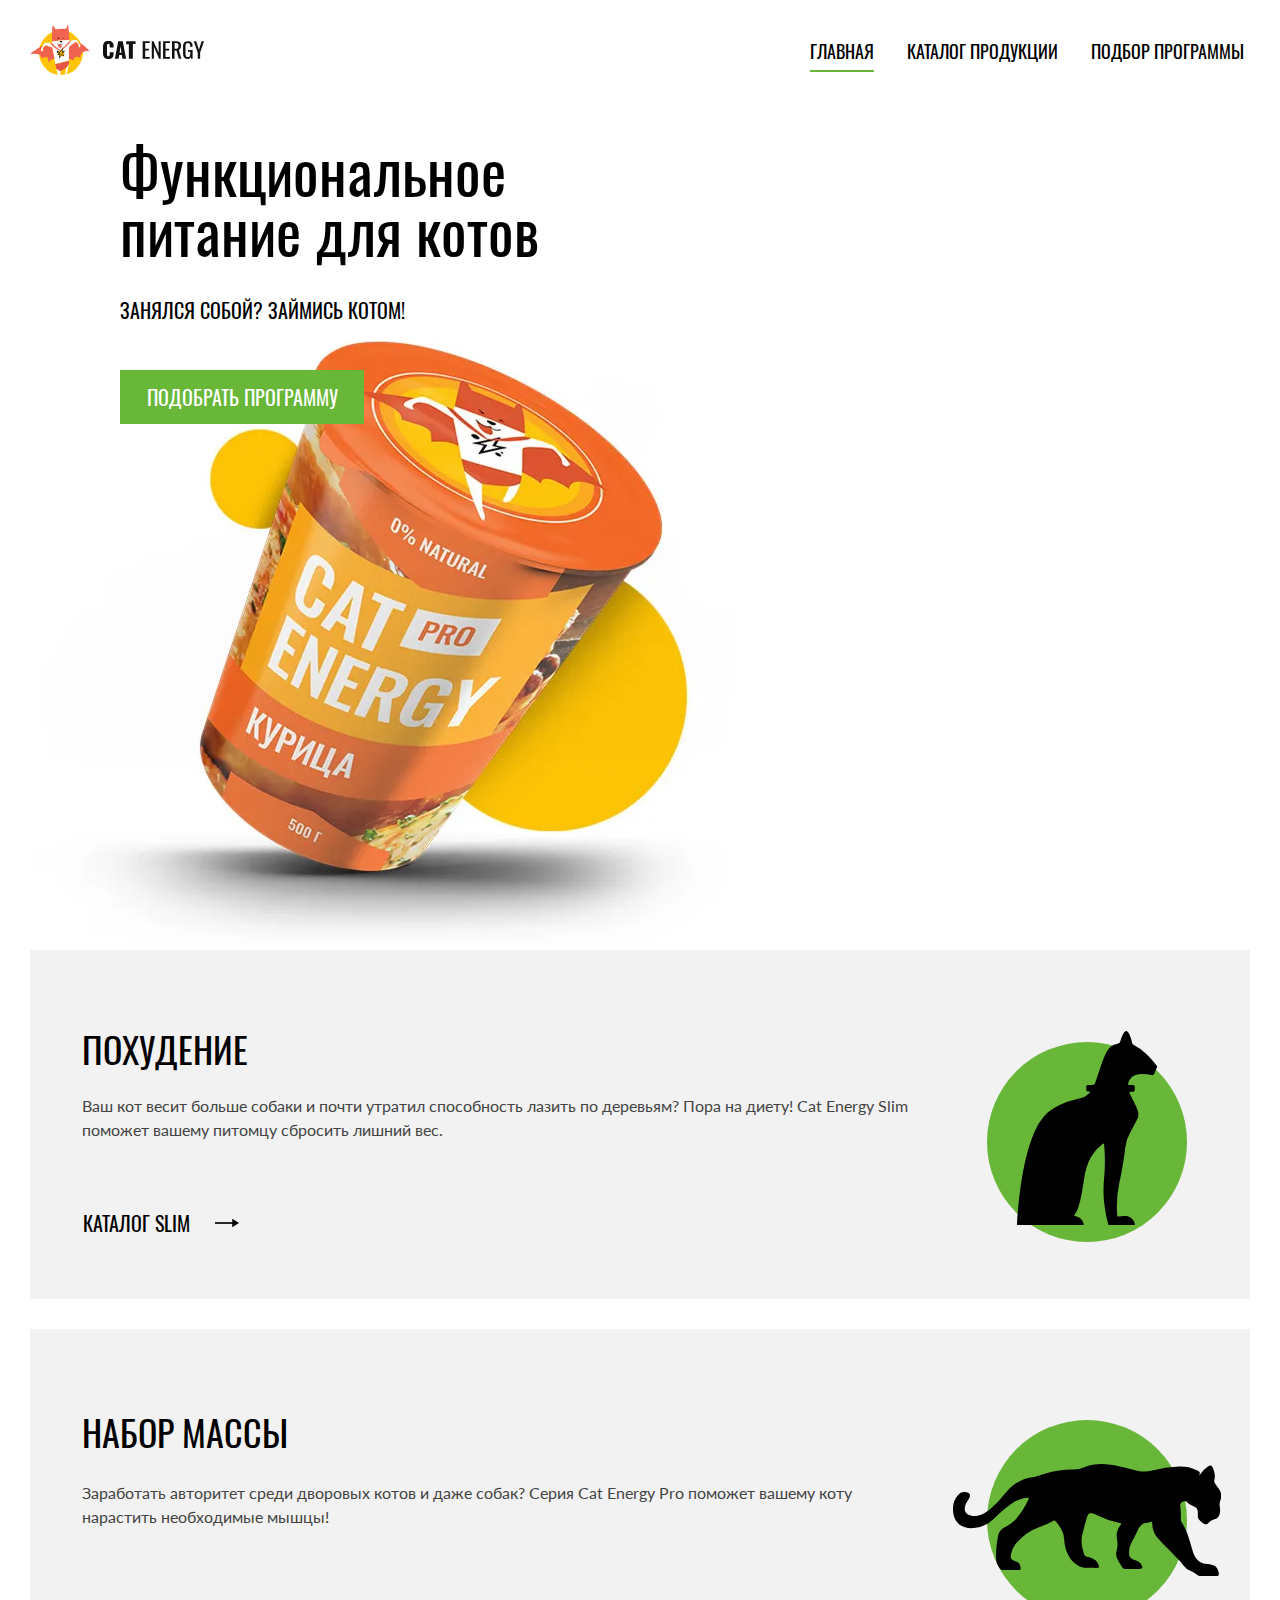
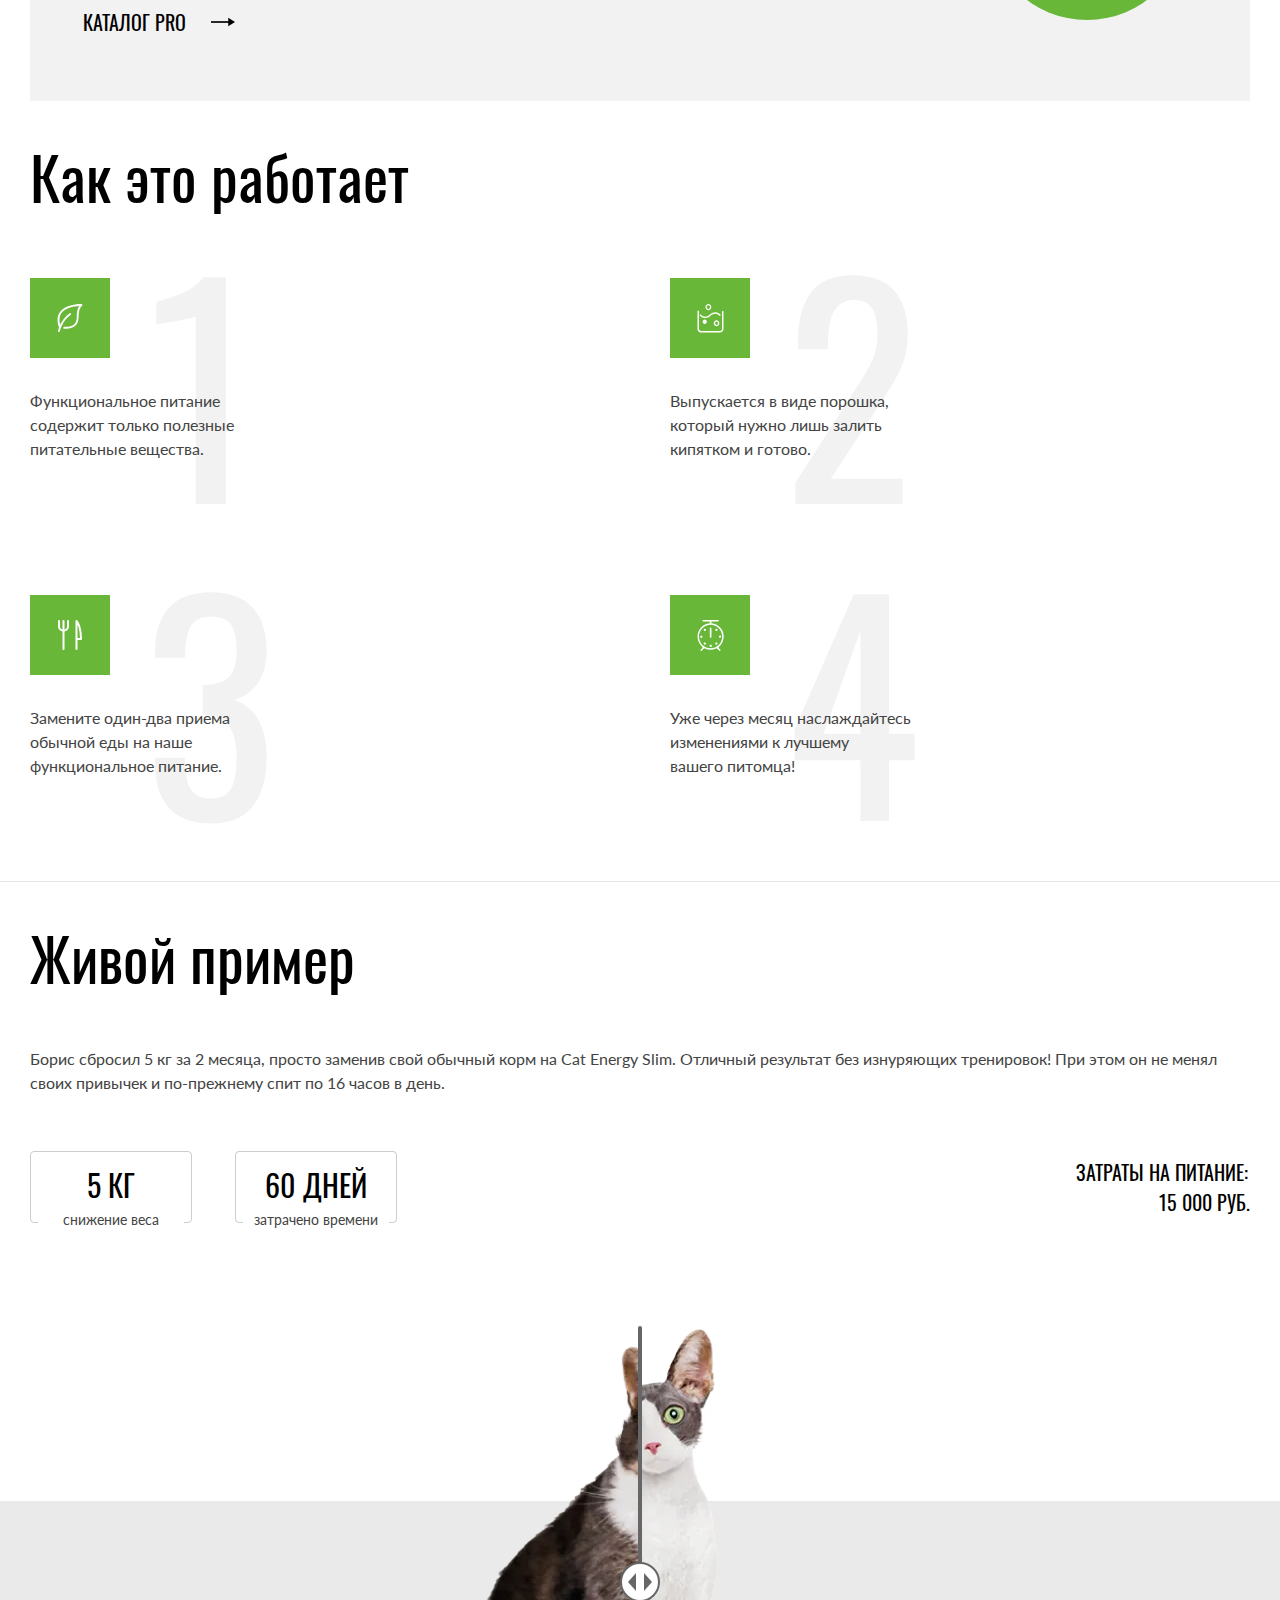
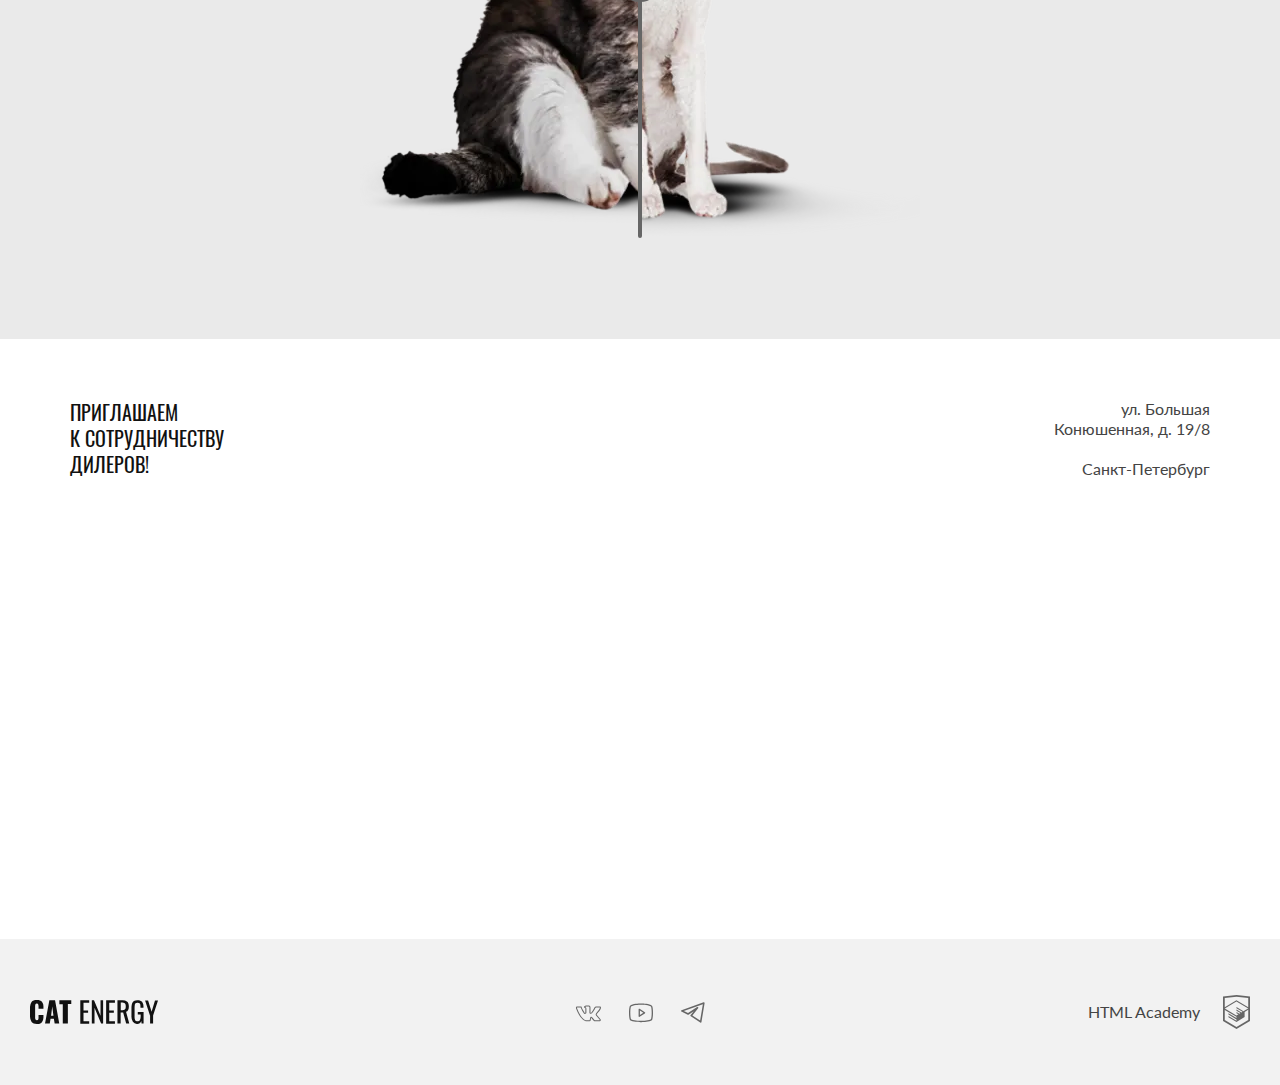
==== commit be9315c3: "Deploying to gh-pages from @ BogzaLubov/2422439-cat-energy-31@ac7f75ab36e9feb3108272c0f34cb6f5260f3b" ====
--- a/index.html
+++ b/index.html
@@ -1 +1 @@
-<!DOCTYPE html><html class="page" lang="ru"><head><meta charset="UTF-8"><title>Кэт энерджи</title><meta name="description" content="Еда для котов."><meta name="viewport" content="width=device-width,initial-scale=1"><link rel="preload" href="styles/styles.css" as="style" crossorigin="anonymous"><link rel="preload" href="fonts/lato/Lato-Regular.woff2" type="font/woff2" as="font" crossorigin="anonymous"><link rel="preload" href="fonts/oswald/oswaldregular.woff2" type="font/woff2" as="font" crossorigin="anonymous"><link rel="icon" href="favicon.ico"><!-- 32×32 --><link rel="icon" href="favicons/icon.svg" type="image/svg+xml"><link rel="apple-touch-icon" href="favicons/180.png"><!-- 180×180 --><link rel="manifest" href="manifest.webmanifest"><link rel="stylesheet" href="styles/styles.css"><script src="scripts/index.js" defer="defer"></script></head><body class="page__body"><header class="header header--style header--nojs" data-test="header"><div class="header__wrapper container"><a class="header__logo logo" href="#"><picture><source media="(min-width: 1440px)" width="70" height="59" srcset="images/logo-image-desktop.svg" type="image/svg+xml"><source media="(min-width: 768px)" width="60" height="50" srcset="images/logo-image-tablet.svg" type="image/svg+xml"><img class="logo__image" src="images/logo-image-mobile.svg" width="33" height="38" alt="Логотип Кэт энерджи"></picture><img class="logo__text" src="images/logo-header.svg" width="101" height="18" alt="Кэт энерджи"></a><nav class="header__navigation navigation navigation--opened navigation--nojs"><button class="navigation__toggle" type="button"><span class="visually-hidden">Открыть меню</span></button><ul class="navigation__list"><li class="navigation__item"><a class="navigation__link navigation__link--current" href="#">Главная</a></li><li class="navigation__item"><a class="navigation__link" href="catalog.html">Каталог продукции</a></li><li class="navigation__item"><a class="navigation__link" href="#">Подбор программы</a></li></ul></nav></div></header><main class="main-container"><section class="hero" data-test="hero"><div class="container"><div class="hero__wrapper"><h1 class="hero__title title-h1">Функциональное<br>питание для котов</h1><p class="hero__subtitle">Занялся собой? Займись котом!</p><a class="hero__button button button--primary" href="#">Подобрать программу</a><picture><source media="(min-width: 1440px)" width="552" height="499" srcset="images/hero-desktop@1x.webp, images/hero-desktop@2x.webp 2x" type="image/webp"><source media="(min-width: 768px)" width="709" height="609" srcset="images/hero-tablet@1x.webp, images/hero-tablet@2x.webp 2x" type="image/webp"><source width="280" height="270" srcset="images/hero-mobile@1x.webp, images/hero-mobile@2x.webp 2x" type="image/webp"><source media="(min-width: 1440px)" width="552" height="499" srcset="images/hero-desktop@1x.png, images/hero-desktop@2x.png 2x" type="image/png"><source media="(min-width: 768px)" width="709" height="609" srcset="images/hero-tablet@1x.png, images/hero-tablet@2x.png 2x" type="image/png"><img class="hero__image" src="images/hero-mobile@1x.png" srcset="images/hero-mobile@2x.png 2x" width="280" height="270" alt="Банка с питанием для котов Cat energy"></picture></div></div></section><section class="programs container" data-test="programs"><h2 class="visually-hidden">Наши предложения</h2><div class="programs__card programs__card--slim"><h3 class="programs__card-title title-h2">Похудение</h3><p class="programs__card-description">Ваш кот весит больше собаки и почти утратил способность лазить по деревьям? Пора на диету! Cat Energy Slim поможет вашему питомцу сбросить лишний вес.</p><a class="programs__card-link" href="catalog.html">Каталог slim</a></div><div class="programs__card programs__card--fat"><h3 class="programs__card-title title-h2">Набор массы</h3><p class="programs__card-description">Заработать авторитет среди дворовых котов и даже собак? Серия Cat Energy Pro поможет вашему коту нарастить необходимые мышцы!</p><a class="programs__card-link" href="catalog.html">Каталог pro</a></div></section><section class="specials" data-test="features"><div class="specials__wrapper container"><h2 class="specials__title title-h1">Как это работает</h2><ul class="specials__list"><li class="specials__item specials__item--healthy"><p class="specials__item-description">Функциональное питание содержит только полезные питательные вещества.</p></li><li class="specials__item specials__item--easy"><p class="specials__item-description">Выпускается в виде порошка, который нужно лишь залить кипятком и готово.</p></li><li class="specials__item specials__item--replace"><p class="specials__item-description">Замените один-два приема обычной еды на наше функциональное питание.</p></li><li class="specials__item specials__item--result"><p class="specials__item-description">Уже через месяц наслаждайтесь изменениями к лучшему<br>вашего питомца!</p></li></ul></div></section><section class="example" data-test="proof"><div class="example__wrapper container"><div class="example__content"><h2 class="example__title title-h1">Живой пример</h2><p class="example__text">Борис сбросил 5 кг за 2 месяца, просто заменив свой обычный корм на Cat Energy Slim. Отличный результат без изнуряющих тренировок! При этом он не менял своих привычек и по-прежнему спит по 16 часов в день.</p><ul class="example__list"><li class="example__item"><p class="example__item-value">5 кг</p><p class="example__item-text">снижение веса</p></li><li class="example__item"><p class="example__item-value">60 дней</p><p class="example__item-text">затрачено времени</p></li></ul><p class="example__cost">Затраты на питание: <span>15 000 РУБ.</span></p><div class="example__picture slider" style="--curtain-place: 0.5;"><picture><source media="(min-width: 768px)" width="560" height="512" srcset="images/fat-cat-tablet@1x.webp, images/fat-cat-tablet@2x.webp 2x" type="image/webp"><source width="280" height="256" srcset="images/fat-cat-mobile@1x.webp, images/fat-cat-mobile@2x.webp 2x" type="image/webp"><source media="(min-width: 768px)" width="560" height="512" srcset="images/fat-cat-tablet@1x.png, images/fat-cat-tablet@2x.png 2x" type="image/png"><img class="example__picture-image slider__image slider__image--state-before" src="images/fat-cat-mobile@1x.png" srcset="images/fat-cat-mobile@2x.png 2x" width="280" height="256" loading="lazy" alt="Толстый кот сидит"></picture><picture><source media="(min-width: 768px)" width="560" height="512" srcset="images/slim-cat-tablet@1x.webp, images/slim-cat-tablet@2x.webp 2x" type="image/webp"><source width="280" height="256" srcset="images/slim-cat-mobile@1x.webp, images/slim-cat-mobile@2x.webp 2x" type="image/webp"><source media="(min-width: 768px)" width="560" height="512" srcset="images/slim-cat-tablet@1x.png, images/slim-cat-tablet@2x.png 2x" type="image/png"><img class="example__picture-image slider__image slider__image--state-after" src="images/slim-cat-mobile@1x.png" srcset="images/slim-cat-mobile@2x.png 2x" width="280" height="256" loading="lazy" alt="Худой кот сидит"></picture><button class="example__picture-toggle" type="button" aria-label="Передвижение слайдера"></button></div></div></div></section><section class="contacts" data-test="contacts"><div class="contacts__wrapper container"><div class="contacts__content"><h2 class="visually-hidden">Контакты</h2><p class="contacts__text">Приглашаем<br>к сотрудничеству дилеров!</p><address class="contacts__address">ул. Большая Конюшенная, д. 19/8 <span class="contacts__address-style">Санкт-Петербург</span></address></div></div><div class="contacts__map contacts__map--nojs"><noscript><picture><source media="(min-width: 1440px)" width="1440" height="400" srcset="images/map-desktop@1x.webp, images/map-desktop@2x.webp 2x" type="image/webp"><source media="(min-width: 768px)" width="768" height="400" srcset="images/map-tablet@1x.webp, images/map-tablet@2x.webp 2x" type="image/webp"><source width="320" height="362" srcset="images/map-mobile@1x.webp, images/map-mobile@2x.webp 2x" type="image/webp"><source media="(min-width: 1440px)" width="1440" height="400" srcset="images/map-desktop@1x.png, images/map-desktop@2x.png 2x" type="image/png"><source media="(min-width: 768px)" width="768" height="400" srcset="images/map-tablet@1x.png, images/map-tablet@2x.png 2x" type="image/png"><img class="contacts__map-image" src="images/map-mobile@1x.png" srcset="images/map-mobile@2x.png 2x" width="320" height="362" loading="lazy" alt="Карта места расположения"></picture></noscript><iframe src="https://www.google.com/maps/embed?pb=!1m14!1m8!1m3!1d1996.7929883483553!2d30.3172265!3d59.9687573!3m2!1i1024!2i768!4f13.1!3m3!1m2!1s0x4696310fca5afc31%3A0x5f2ac55f567b2400!2sHTML%20Academy!5e0!3m2!1sru!2sus!4v1716360650734!5m2!1sru!2sus" width="320" height="362" style="border:0;" allowfullscreen="" title="Офис компании по адресу набережная реки Карповки, 5, литера П, Санкт-Петербург" loading="lazy" referrerpolicy="no-referrer-when-downgrade"></iframe></div></section></main><footer class="footer" data-test="footer"><div class="footer__wrapper container"><a class="footer__logo" href="index.html"><img class="footer__logo-image" src="images/logo-footer.svg" width="128" height="24" alt="Кэт энерджи"></a><div class="footer__socials socials"><ul class="socials__list"><li class="socials__item"><a class="socials__link socials__link--vkontakte" href="https://vk.com/htmlacademy" target="_blank" rel="noreferrer noopener"><span class="visually-hidden">Мы в Вконтакте</span></a></li><li class="socials__item"><a class="socials__link socials__link--youtube" href="https://www.youtube.com/user/htmlacademyru" target="_blank" rel="noreferrer noopener"><span class="visually-hidden">Мы в Ютубе</span></a></li><li class="socials__item"><a class="socials__link socials__link--telegram" href="https://t.me/htmlacademy" target="_blank" rel="noreferrer noopener"><span class="visually-hidden">Мы в Телеграме</span></a></li></ul></div><a class="footer__developer developer" href="https://htmlacademy.ru/intensive/adaptive" target="_blank" rel="noreferrer noopener"><span class="developer__text">HTML Academy</span> <span class="visually-hidden">Логотип html academy</span></a></div></footer></body></html>+<!DOCTYPE html><html class="page" lang="ru"><head><meta charset="UTF-8"><title>Кэт энерджи</title><meta name="description" content="Еда для котов."><meta name="viewport" content="width=device-width,initial-scale=1"><link rel="preload" href="styles/styles.css" as="style" crossorigin="anonymous"><link rel="preload" href="fonts/lato/Lato-Regular.woff2" type="font/woff2" as="font" crossorigin="anonymous"><link rel="preload" href="fonts/oswald/oswaldregular.woff2" type="font/woff2" as="font" crossorigin="anonymous"><link rel="icon" href="favicon.ico"><!-- 32×32 --><link rel="icon" href="favicons/icon.svg" type="image/svg+xml"><link rel="apple-touch-icon" href="favicons/180.png"><!-- 180×180 --><link rel="manifest" href="manifest.webmanifest"><link rel="stylesheet" href="styles/styles.css"><script src="scripts/index.js" defer="defer"></script></head><body class="page__body"><header class="header header--style header--nojs" data-test="header"><div class="header__wrapper container"><a class="header__logo logo" href="#"><picture><source media="(min-width: 1440px)" width="70" height="59" srcset="images/logo-image-desktop.svg" type="image/svg+xml"><source media="(min-width: 768px)" width="60" height="50" srcset="images/logo-image-tablet.svg" type="image/svg+xml"><img class="logo__image" src="images/logo-image-mobile.svg" width="33" height="38" alt="Логотип Кэт энерджи"></picture><img class="logo__text" src="images/logo-header.svg" width="101" height="18" alt="Кэт энерджи"></a><nav class="header__navigation navigation navigation--opened navigation--nojs"><button class="navigation__toggle" type="button"><span class="visually-hidden">Открыть меню</span></button><ul class="navigation__list"><li class="navigation__item"><a class="navigation__link navigation__link--current" href="#">Главная</a></li><li class="navigation__item"><a class="navigation__link" href="catalog.html">Каталог продукции</a></li><li class="navigation__item"><a class="navigation__link" href="#">Подбор программы</a></li></ul></nav></div></header><main class="main-container"><section class="hero" data-test="hero"><div class="container"><div class="hero__wrapper"><h1 class="hero__title title-h1">Функциональное<br>питание для котов</h1><p class="hero__subtitle">Занялся собой? Займись котом!</p><a class="hero__button button button--primary" href="#">Подобрать программу</a><picture><source media="(min-width: 1440px)" width="552" height="499" srcset="images/hero-desktop@1x.webp, images/hero-desktop@2x.webp 2x" type="image/webp"><source media="(min-width: 768px)" width="709" height="609" srcset="images/hero-tablet@1x.webp, images/hero-tablet@2x.webp 2x" type="image/webp"><source width="280" height="270" srcset="images/hero-mobile@1x.webp, images/hero-mobile@2x.webp 2x" type="image/webp"><source media="(min-width: 1440px)" width="552" height="499" srcset="images/hero-desktop@1x.png, images/hero-desktop@2x.png 2x" type="image/png"><source media="(min-width: 768px)" width="709" height="609" srcset="images/hero-tablet@1x.png, images/hero-tablet@2x.png 2x" type="image/png"><img class="hero__image" src="images/hero-mobile@1x.png" srcset="images/hero-mobile@2x.png 2x" width="280" height="270" alt="Банка с питанием для котов Cat energy"></picture></div></div></section><section class="programs container" data-test="programs"><h2 class="visually-hidden">Наши предложения</h2><div class="programs__card programs__card--slim"><h3 class="programs__card-title title-h2">Похудение</h3><p class="programs__card-description">Ваш кот весит больше собаки и почти утратил способность лазить по деревьям? Пора на диету! Cat Energy Slim поможет вашему питомцу сбросить лишний вес.</p><a class="programs__card-link" href="catalog.html">Каталог slim</a></div><div class="programs__card programs__card--fat"><h3 class="programs__card-title title-h2">Набор массы</h3><p class="programs__card-description">Заработать авторитет среди дворовых котов и даже собак? Серия Cat Energy Pro поможет вашему коту нарастить необходимые мышцы!</p><a class="programs__card-link" href="catalog.html">Каталог pro</a></div></section><section class="specials" data-test="features"><div class="specials__wrapper container"><h2 class="specials__title title-h1">Как это работает</h2><ul class="specials__list"><li class="specials__item specials__item--healthy"><p class="specials__item-description">Функциональное питание содержит только полезные питательные вещества.</p></li><li class="specials__item specials__item--easy"><p class="specials__item-description">Выпускается в виде порошка, который нужно лишь залить кипятком и готово.</p></li><li class="specials__item specials__item--replace"><p class="specials__item-description">Замените один-два приема обычной еды на наше функциональное питание.</p></li><li class="specials__item specials__item--result"><p class="specials__item-description">Уже через месяц наслаждайтесь изменениями к лучшему<br>вашего питомца!</p></li></ul></div></section><section class="example" data-test="proof"><div class="example__wrapper container"><div class="example__content"><h2 class="example__title title-h1">Живой пример</h2><p class="example__text">Борис сбросил 5 кг за 2 месяца, просто заменив свой обычный корм на Cat Energy Slim. Отличный результат без изнуряющих тренировок! При этом он не менял своих привычек и по-прежнему спит по 16 часов в день.</p><ul class="example__list"><li class="example__item"><p class="example__item-value">5 кг</p><p class="example__item-text">снижение веса</p></li><li class="example__item"><p class="example__item-value">60 дней</p><p class="example__item-text">затрачено времени</p></li></ul><p class="example__cost">Затраты на питание: <span>15 000 РУБ.</span></p><div class="example__picture slider" style="--curtain-place: 0.5;"><picture><source media="(min-width: 768px)" width="560" height="512" srcset="images/fat-cat-tablet@1x.webp, images/fat-cat-tablet@2x.webp 2x" type="image/webp"><source width="280" height="256" srcset="images/fat-cat-mobile@1x.webp, images/fat-cat-mobile@2x.webp 2x" type="image/webp"><source media="(min-width: 768px)" width="560" height="512" srcset="images/fat-cat-tablet@1x.png, images/fat-cat-tablet@2x.png 2x" type="image/png"><img class="example__picture-image slider__image slider__image--state-before" src="images/fat-cat-mobile@1x.png" srcset="images/fat-cat-mobile@2x.png 2x" width="280" height="256" loading="lazy" alt="Толстый кот сидит"></picture><picture><source media="(min-width: 768px)" width="560" height="512" srcset="images/slim-cat-tablet@1x.webp, images/slim-cat-tablet@2x.webp 2x" type="image/webp"><source width="280" height="256" srcset="images/slim-cat-mobile@1x.webp, images/slim-cat-mobile@2x.webp 2x" type="image/webp"><source media="(min-width: 768px)" width="560" height="512" srcset="images/slim-cat-tablet@1x.png, images/slim-cat-tablet@2x.png 2x" type="image/png"><img class="example__picture-image slider__image slider__image--state-after" src="images/slim-cat-mobile@1x.png" srcset="images/slim-cat-mobile@2x.png 2x" width="280" height="256" loading="lazy" alt="Худой кот сидит"></picture><button class="example__picture-toggle" type="button" aria-label="Передвижение слайдера"></button></div></div></div></section><section class="contacts" data-test="contacts"><div class="contacts__wrapper container"><div class="contacts__content"><h2 class="visually-hidden">Контакты</h2><p class="contacts__text">Приглашаем<br>к сотрудничеству дилеров!</p><address class="contacts__address">ул. Большая Конюшенная, д. 19/8 <span class="contacts__address-style">Санкт-Петербург</span></address></div><div class="contacts__map contacts__map--nojs"><noscript><picture><source media="(min-width: 1440px)" width="1440" height="400" srcset="images/map-desktop@1x.webp, images/map-desktop@2x.webp 2x" type="image/webp"><source media="(min-width: 768px)" width="768" height="400" srcset="images/map-tablet@1x.webp, images/map-tablet@2x.webp 2x" type="image/webp"><source width="320" height="362" srcset="images/map-mobile@1x.webp, images/map-mobile@2x.webp 2x" type="image/webp"><source media="(min-width: 1440px)" width="1440" height="400" srcset="images/map-desktop@1x.png, images/map-desktop@2x.png 2x" type="image/png"><source media="(min-width: 768px)" width="768" height="400" srcset="images/map-tablet@1x.png, images/map-tablet@2x.png 2x" type="image/png"><img class="contacts__map-image" src="images/map-mobile@1x.png" srcset="images/map-mobile@2x.png 2x" width="320" height="362" loading="lazy" alt="Карта места расположения"></picture></noscript><iframe src="https://www.google.com/maps/embed?pb=!1m14!1m8!1m3!1d1996.7929883483553!2d30.3172265!3d59.9687573!3m2!1i1024!2i768!4f13.1!3m3!1m2!1s0x4696310fca5afc31%3A0x5f2ac55f567b2400!2sHTML%20Academy!5e0!3m2!1sru!2sus!4v1716360650734!5m2!1sru!2sus" width="320" height="362" style="border:0;" allowfullscreen="" title="Офис компании по адресу набережная реки Карповки, 5, литера П, Санкт-Петербург" loading="lazy" referrerpolicy="no-referrer-when-downgrade"></iframe></div></div></section></main><footer class="footer" data-test="footer"><div class="footer__wrapper container"><a class="footer__logo" href="index.html"><img class="footer__logo-image" src="images/logo-footer.svg" width="128" height="24" alt="Кэт энерджи"></a><div class="footer__socials socials"><ul class="socials__list"><li class="socials__item"><a class="socials__link socials__link--vkontakte" href="https://vk.com/htmlacademy" target="_blank" rel="noreferrer noopener"><span class="visually-hidden">Мы в Вконтакте</span></a></li><li class="socials__item"><a class="socials__link socials__link--youtube" href="https://www.youtube.com/user/htmlacademyru" target="_blank" rel="noreferrer noopener"><span class="visually-hidden">Мы в Ютубе</span></a></li><li class="socials__item"><a class="socials__link socials__link--telegram" href="https://t.me/htmlacademy" target="_blank" rel="noreferrer noopener"><span class="visually-hidden">Мы в Телеграме</span></a></li></ul></div><a class="footer__developer developer" href="https://htmlacademy.ru/intensive/adaptive" target="_blank" rel="noreferrer noopener"><span class="developer__text">HTML Academy</span> <span class="visually-hidden">Логотип html academy</span></a></div></footer></body></html>--- a/styles/styles.css
+++ b/styles/styles.css
@@ -1 +1 @@
-@font-face{font-family:Lato;font-weight:400;font-style:normal;font-display:swap;src:url(../fonts/lato/Lato-Regular.woff2)format("woff2")}@font-face{font-family:Oswald;font-weight:400;font-style:normal;font-display:swap;src:url(../fonts/oswald/oswaldregular.woff2)format("woff2")}*,:before,:after{box-sizing:border-box}html{height:100%}body{color:#444;background-color:#fff;height:100%;margin:0;font-family:Lato,Arial,sans-serif;font-size:14px;font-style:normal;font-weight:400;line-height:18px}@media (width>=768px){body{font-size:16px;line-height:24px}}img{object-fit:contain;max-width:100%;height:auto}.visually-hidden{clip:rect(0 0 0 0);border:0;width:1px;height:1px;margin:-1px;padding:0;position:absolute;overflow:hidden}.button{text-align:center;text-transform:uppercase;cursor:pointer;border:none;padding:10px 15px;font-family:Oswald,Arial,sans-serif;font-size:16px;font-style:normal;font-weight:400;line-height:20px;text-decoration:none;display:block}.button:disabled{opacity:.4}.button--primary{color:#fff;background-color:#68b738}.button--primary:hover{background-color:#5eaa2f}.button--primary:active{color:#ffffff4d}.button--primary:disabled{opacity:.1}.button--secondary{color:#444;background-color:#f2f2f2}.button--secondary:hover,.button--secondary:active{background-color:#ebebeb}.container{width:100%;margin:0 auto;padding:0 20px}@media (width>=768px){.container{padding:0 30px}}@media (width>=1440px){.container{max-width:1280px}.header{position:relative}}@media (width<=767px){.header{border-bottom:1px solid #e6e6e6;align-items:center;padding-top:14px;display:flex;position:relative}}@media (width>=1440px){.header--style:before{content:"";z-index:-1;background-image:linear-gradient(270deg,#68b738d9,#68b738d9),linear-gradient(270deg,#3f3e46,#404145);background-size:auto;width:50%;height:100%;position:absolute;top:0;right:0}}.header__wrapper{flex-wrap:wrap;justify-content:space-between;align-items:center;display:flex}@media (width>=768px){.header__wrapper{padding-top:25px}}@media (width>=1440px){.header__wrapper{padding-top:55px}}@media (width<=767px){.header--nojs{min-height:auto;padding-top:13px}.header--nojs .header__wrapper{padding-left:0;padding-right:0}.header--nojs .header__logo{padding-left:20px;padding-right:20px}.header--nojs .header__navigation{min-width:100%}.header--nojs .navigation__item{border-top:1px solid #e6e6e6}.header--nojs .navigation__item:last-child{border-bottom:none}}.navigation__toggle{background:0 0;border:none;width:24px;height:24px;margin-right:10px}.navigation__toggle:before{content:"";background-color:#000;width:24px;height:24px;margin:0 0 11px 3px;display:block;-webkit-mask-image:url(../icons/stack.svg#burger-icon);mask-image:url(../icons/stack.svg#burger-icon);-webkit-mask-position:50%;mask-position:50%;-webkit-mask-size:contain;mask-size:contain;-webkit-mask-repeat:no-repeat;mask-repeat:no-repeat}.navigation__toggle:hover:before{opacity:.6}.navigation__toggle:active:before{opacity:.3}@media (width>=768px){.navigation__toggle{display:none}}.navigation--opened .navigation__toggle{background:0 0;border:none;width:24px;height:24px}.navigation--opened .navigation__toggle:before{content:"";background-color:#000;width:18px;height:18px;margin-left:10px;display:block;-webkit-mask-image:url(../icons/stack.svg#close-icon);mask-image:url(../icons/stack.svg#close-icon);-webkit-mask-position:50%;mask-position:50%;-webkit-mask-size:contain;mask-size:contain;-webkit-mask-repeat:no-repeat;mask-repeat:no-repeat}.navigation--opened .navigation__toggle:hover:before{opacity:.6}.navigation--opened .navigation__toggle:active:before{opacity:.3}@media (width>=768px){.navigation--opened .navigation__toggle{display:none}}.navigation--nojs .navigation__toggle{display:none}.navigation__list{text-transform:uppercase;margin:0;padding:0;font-family:Oswald,Arial,sans-serif;font-size:20px;font-style:normal;font-weight:400;line-height:20px;list-style:none}@media (width>=768px){.navigation__list{flex-flow:wrap;justify-content:end;gap:33px;max-width:60vw;padding:10px 6px 8px;font-family:Oswald,Arial,sans-serif;font-size:18px;font-style:normal;font-weight:400;line-height:24px;display:flex}}@media (width>=1440px){.navigation__list{max-width:600px;padding:10px 2px 8px;font-family:Oswald,Arial,sans-serif;font-size:20px;font-style:normal;font-weight:400;line-height:30px}}@media (width<=767px){.navigation .navigation__list{text-align:center;z-index:3;background-color:#fff;width:100vw;display:block;position:absolute;top:100%;left:0}.header--nojs .navigation__list{width:initial;position:static}.navigation:not(.navigation--opened) .navigation__list{display:none}}.navigation__link{color:#000;text-decoration:none;display:block;position:relative}.navigation__link:hover{opacity:.6}.navigation__link:active{opacity:.3}@media (width>=1440px){.navigation__link{color:#fff}}@media (width<=767px){.navigation__link{padding:24px 0 21px}.navigation__item{border-top:1px solid #e6e6e6}.navigation__item:last-child{border-bottom:1px solid #e6e6e6}}@media (width>=768px){.navigation__link--color{color:#000}.navigation__link--current:after,.navigation__link--current-accent:after{content:"";background-color:#68b738;height:2px;position:absolute;bottom:-9px;left:0;right:0}}@media (width>=1440px){.navigation__link--current:after{background-color:#fff}}.footer{text-align:center;background-color:#f2f2f2;padding:20px 0}@media (width>=768px){.footer{padding:56px 0}}@media (width>=1440px){.footer{padding:67px}}@media (width>=768px){.footer__wrapper{grid-template-columns:repeat(3,1fr);display:grid}}.footer__logo{border-bottom:1px solid #d9d9d9;justify-content:center;padding:20px 0;display:flex}.footer__logo:hover{opacity:.8}.footer__logo:active{opacity:.6}@media (width>=768px){.footer__logo{border:none;justify-content:start;padding:0}}.footer__logo-image{align-self:center;height:24px}.logo{cursor:pointer;flex-wrap:wrap;align-items:center;text-decoration:none;display:flex}.logo:hover{opacity:.8}.logo:active{opacity:.6}@media (width<=767px){.logo{flex-grow:1;justify-content:space-between;padding-bottom:12px}}.logo picture{display:contents}@media (width>=768px){.logo__text{min-width:101px;height:auto;margin-left:13px}}@media (width>=1440px){.logo__text{min-width:118px;margin-left:14px}}@media (width<=767px){.logo__text{margin:0 auto}.header--nojs .logo{max-width:calc(100% - 33px)}}.title-h1{color:#000;font-family:Oswald,Arial,sans-serif;font-size:36px;font-style:normal;font-weight:400;line-height:36px}@media (width>=768px){.title-h1{font-size:60px;line-height:60px}}.title-h2{color:#000;text-transform:uppercase;font-family:Oswald,Arial,sans-serif;font-size:24px;font-style:normal;font-weight:400;line-height:37px}@media (width>=768px){.title-h2{font-size:36px;line-height:36px}}.title-h3{color:#000;text-transform:uppercase;font-family:Oswald,Arial,sans-serif;font-size:24px;font-style:normal;font-weight:400;line-height:37px}.title-h4{color:#222;text-transform:uppercase;font-family:Oswald,Arial,sans-serif;font-size:16px;font-style:normal;font-weight:400;line-height:20px}@media (width>=768px){.title-h4{font-size:20px;line-height:24px}}.title-style:after{content:"";z-index:-1;background:#68b738;width:100vw;height:2px;display:block;position:absolute;top:43%;right:0;box-shadow:100vw 0 #68b738}.main-container{flex-grow:1}.page__body{flex-direction:column;display:flex}@media (width>=768px){.catalog{padding-top:65px;padding-bottom:75px}}@media (width>=1440px){.catalog{padding-top:74px;padding-bottom:72px}}@media (width<=767px){.catalog{padding:0}}.catalog__title{margin:0}@media (width>=768px){.catalog__title{margin-bottom:84px}}@media (width<=767px){.catalog__title{padding:28px 20px 40px}}.catalog__list{margin:0;padding:0;list-style-type:none}@media (width>=768px){.catalog__list{grid-template-columns:repeat(auto-fill,minmax(324px,1fr));gap:60px;display:grid}}@media (width>=1440px){.catalog__list{grid-template-columns:repeat(4,1fr);gap:63px 80px;display:grid}.contacts{position:relative}}.contacts--color{background-color:#f2f2f2}.contacts__content{justify-content:space-between;padding:26px 0;display:flex}@media (width>=768px){.contacts__content{padding:60px 40px}}@media (width>=1440px){.contacts__content{content:"";z-index:1;justify-content:initial;background-color:#fff;gap:85px;min-width:565px;padding:61px 75px 60px 80px;display:flex;position:absolute;top:94px}}.contacts__text{color:#111;text-transform:uppercase;max-width:140px;margin:0;font-family:Oswald,Arial,sans-serif;font-size:16px;font-style:normal;font-weight:400;line-height:20px}@media (width>=768px){.contacts__text{max-width:165px;font-size:20px;line-height:26px}}.contacts__address{max-width:140px;font-style:normal;line-height:20px;text-decoration:none}@media (width>=768px){.contacts__address{text-align:end;flex-direction:column;gap:20px;max-width:160px;display:flex}}@media (width>=1440px){.contacts__address{text-align:start;gap:18px}}.contacts__map .contacts__map-image{object-fit:cover;border:0;width:100%;height:100%;display:block}@media (width>=768px){.contacts__map .contacts__map-image{min-height:400px}}@media (width<=767px){.contacts__map .contacts__map-image{min-height:362px}}.contacts__map iframe{object-fit:cover;border:0;width:100%;display:block}@media (width>=768px){.contacts__map iframe{min-height:400px}}@media (width<=767px){.contacts__map iframe{min-height:362px}}.contacts__map--nojs iframe{display:none}.developer{text-decoration:none}.developer:focus .developer__text:after{background-color:#68b738}.developer:active .developer__text:after{background-color:#68b7384d}.developer__text{color:#444;justify-content:space-between;align-items:center;padding:18px 0;font-size:16px;line-height:20px;display:flex}.developer__text:after{content:"";background-color:#666;width:27px;height:34px;-webkit-mask-image:url(../icons/stack.svg#developer-logo);mask-image:url(../icons/stack.svg#developer-logo);-webkit-mask-position:50%;mask-position:50%;-webkit-mask-repeat:no-repeat;mask-repeat:no-repeat}.developer__text:hover:after{background-color:#68b738}.developer__text:active{color:#4444444d}@media (width>=768px){.developer__text{justify-content:end;gap:23px;padding:0}}.example{background-color:#eaeaea}@media (width>=768px){.example{background-color:#fff;background-image:linear-gradient(#fff0 0 619px,#eaeaea 619px 100%)}}@media (width>=1440px){.example{background-color:#fff;background-image:linear-gradient(#fff0 0 136px,#f2f2f2 136px 100%)}}.example__content{padding-top:25px;padding-bottom:40px}@media (width>=768px){.example__content{grid-template-columns:2fr 1fr;padding-top:45px;padding-bottom:101px;display:grid}}@media (width>=1440px){.example__content{grid-template-columns:50% 50%;padding-top:0;padding-bottom:75px}}.example__title{margin:0 0 40px;line-height:40px}@media (width>=768px){.example__title{grid-column:1/-1;margin:0 0 60px;line-height:60px}}@media (width>=1440px){.example__title{grid-column:1/2;margin:0 0 147px}}.example__text{margin:0 0 20px}@media (width>=768px){.example__text{grid-column:1/-1;margin:0 0 55px}}@media (width>=1440px){.example__text{grid-column:1/2;max-width:433px;margin:0 0 69px}}.example__list{flex-wrap:wrap;justify-content:center;gap:32px;margin:0 0 34px;padding:0;list-style-type:none;display:flex}@media (width>=768px){.example__list{justify-content:start;gap:43px;margin:0 0 104px}}@media (width>=1440px){.example__list{grid-column:1/2;max-width:575px;margin:0 0 60px}}.example__item{border:1px solid #cdcdcd;border-radius:1px;flex-direction:column;width:124px;height:56px;display:flex}@media (width>=768px){.example__item{width:162px;height:72px}}.example__item-value{color:#000;text-transform:uppercase;align-self:center;margin:13px auto 9px;font-family:Oswald,Arial,sans-serif;font-size:24px;font-style:normal;font-weight:400;line-height:24px}@media (width>=768px){.example__item-value{margin:14px auto 7px;font-size:30px;line-height:37px}}.example__item-text{text-align:center;background-color:#eaeaea;align-self:center;margin:0;font-size:12px;line-height:12px}@media (width>=768px){.example__item-text{background-color:#fff;margin-top:4px;padding:0 5px;font-size:14px;line-height:14px}}@media (width>=1440px){.example__item-text{background-color:#f2f2f2}}@media (width<=767px){.example__item-text{width:77px;height:24px}}.example__cost{color:#000;text-align:center;text-transform:uppercase;margin:0 0 20px;font-family:Oswald,Arial,sans-serif;font-size:14px;font-style:normal;font-weight:400;line-height:20px}@media (width>=768px){.example__cost{text-align:end;flex-direction:column;justify-self:end;gap:10px;max-width:174px;margin:11px 2px 0;font-size:20px;line-height:20px;display:flex}}@media (width>=1440px){.example__cost{flex-direction:row;justify-self:start;gap:66px;max-width:none;margin:0}}.example__cost span{min-width:90px;margin-right:-2px}.example__picture{position:relative}@media (width>=768px){.example__picture{grid-column:1/-1;margin:0 auto;display:flex}}@media (width>=1440px){.example__picture{grid-area:1/2/5/3;justify-self:end;margin:0}}@media (width<=767px){.example__picture{margin:0 auto}}.example__picture-image{display:block}.example__picture-toggle{cursor:pointer;background-color:#666;border:none;border-radius:2px;width:4px;height:100%;padding:0;display:block;position:absolute;top:50%;left:50%;transform:translate(-50%,-50%)}.example__picture-toggle:hover{background-color:#68b738}.example__picture-toggle:active{opacity:.6;background-color:#5eaa2f}.example__picture-toggle:before{content:"";background-color:#fff;border:2px solid #666;border-radius:50%;width:40px;height:40px;position:absolute;top:50%;left:50%;transform:translate(-50%,-50%)}.example__picture-toggle:hover:before{border-color:#68b738}.example__picture-toggle:active:before{border-color:#5eaa2f99}.example__picture-toggle:after{content:"";background-color:#666;width:24px;height:18px;position:absolute;top:50%;left:50%;transform:translate(-50%,-50%);-webkit-mask-image:url(../icons/stack.svg#slider-icon);mask-image:url(../icons/stack.svg#slider-icon);-webkit-mask-position:50%;mask-position:50%;-webkit-mask-size:contain;mask-size:contain;-webkit-mask-repeat:no-repeat;mask-repeat:no-repeat}.example__picture-toggle:hover:after{background-color:#68b738}.example__picture-toggle:active:after{opacity:.6;background-color:#5eaa2f}@media (width>=1440px){.extra-catalog{grid-template-columns:repeat(4,1fr);column-gap:80px;display:grid}}@media (width<=767px){.extra-catalog{padding-top:25px}}.extra-catalog__title{color:#000;background-color:#fff;width:-moz-fit-content;width:fit-content;margin:0 0 35px;font-family:Oswald,Arial,sans-serif;font-size:24px;font-style:normal;font-weight:400;line-height:24px;position:relative;box-shadow:-40px 0 #fff,40px 0 #fff}@media (width>=768px){.extra-catalog__title{margin:0 0 80px 40px;font-size:32px;line-height:32px}}@media (width>=1440px){.extra-catalog__title{grid-column:1/-1;margin:0 0 78px;font-size:40px;line-height:40px}}.extra-catalog__list{margin:0 0 35px;padding:0;list-style-type:none}@media (width>=768px){.extra-catalog__list{margin:0 0 69px}}@media (width>=1440px){.extra-catalog__list{grid-column:1/4;margin:0}.extra-catalog__item{border-top:1px solid #cdcdcd;padding:15px 0 17px}}.extra-product{display:grid}@media (width>=768px){.extra-product{border-top:1px solid #cdcdcd;border-left:1px solid #cdcdcd;border-right:1px solid #cdcdcd;grid-template-columns:50% 35% 15%;padding:26px 37px 28px}}@media (width>=1440px){.extra-product{border-left:none;border-right:none;grid-template-columns:minmax(325px,1fr) 1fr 1fr 1fr;align-items:center;padding:15px 0 16px}}@media (width<=767px){.extra-product{border-top:1px solid #cdcdcd;grid-template-rows:min-content 1fr min-content;grid-template-columns:1fr 1fr;padding:14px 0 18px}}.extra-product:last-child{border-bottom:1px solid #cdcdcd}@media (width>=768px){.extra-product__title{margin:0 0 24px;line-height:20px}}@media (width>=1440px){.extra-product__title{margin:0}}@media (width<=767px){.extra-product__title{grid-column:1/-1;margin:0 0 13px;line-height:16px}}@media (width>=768px){.extra-product__text{text-align:end;margin:2px 0 0;font-size:16px;line-height:20px}}@media (width>=1440px){.extra-product__text{text-align:start;margin-top:3px}}@media (width<=767px){.extra-product__text{text-align:left;margin:0 0 14px;font-size:14px;line-height:14px}}@media (width>=768px){.extra-product__price{text-align:end;margin:1px 3px 0 0;font-size:16px;line-height:20px}}@media (width>=1440px){.extra-product__price{vertical-align:middle;text-align:end;margin:4px 40px 0 0}}@media (width<=767px){.extra-product__price{text-align:end;margin:0 0 14px;font-size:14px;line-height:14px}}.extra-product__button{grid-column:1/-1}@media (width>=1440px){.extra-product__button{grid-column:auto;min-width:244px}}.gift{background-color:#68b738;min-width:280px;padding:58px 0 43px;display:block}@media (width<=767px){.gift{background-image:-webkit-linear-gradient(270deg,#68b738d9,#68b738d9),-webkit-image-set(url(../../images/bg-catalog-cat-mobile@1x.webp) 1x type("image/webp"),url(../../images/bg-catalog-cat-mobile@1x.jpg) 1x type("image/jpeg"),url(../../images/bg-catalog-cat-mobile@2x.webp) 2x type("image/webp"),url(../../images/bg-catalog-cat-mobile@2x.jpg) 2x type("image/jpeg"));background-image:linear-gradient(270deg,#68b738d9,#68b738d9),image-set("../../images/bg-catalog-cat-mobile@1x.webp" 1x type("image/webp"),"../../images/bg-catalog-cat-mobile@1x.jpg" 1x type("image/jpeg"),"../../images/bg-catalog-cat-mobile@2x.webp" 2x type("image/webp"),"../../images/bg-catalog-cat-mobile@2x.jpg" 2x type("image/jpeg"));background-position:50%;background-repeat:no-repeat;background-size:cover;width:100%}}@media (width>=768px){.gift{background-image:-webkit-linear-gradient(270deg,#68b738d9,#68b738d9),-webkit-image-set(url(../../images/bg-catalog-cat-tablet@1x.webp) 1x type("image/webp"),url(../../images/bg-catalog-cat-tablet@1x.jpg) 1x type("image/jpeg"),url(../../images/bg-catalog-cat-tablet@2x.webp) 2x type("image/webp"),url(../../images/bg-catalog-cat-tablet@2x.jpg) 2x type("image/jpeg"));background-image:linear-gradient(270deg,#68b738d9,#68b738d9),image-set("../../images/bg-catalog-cat-tablet@1x.webp" 1x type("image/webp"),"../../images/bg-catalog-cat-tablet@1x.jpg" 1x type("image/jpeg"),"../../images/bg-catalog-cat-tablet@2x.webp" 2x type("image/webp"),"../../images/bg-catalog-cat-tablet@2x.jpg" 2x type("image/jpeg"));background-position:50%;background-repeat:no-repeat;background-size:cover;justify-content:space-between;width:100%;padding:59px 125px 60px 79px;display:flex}}@media (width>=1440px){.gift{background-image:-webkit-linear-gradient(270deg,#68b738d9,#68b738d9),-webkit-image-set(url(../../images/bg-catalog-cat-desktop@1x.webp) 1x type("image/webp"),url(../../images/bg-catalog-cat-desktop@1x.jpg) 1x type("image/jpeg"),url(../../images/bg-catalog-cat-desktop@2x.webp) 2x type("image/webp"),url(../../images/bg-catalog-cat-desktop@2x.jpg) 2x type("image/jpeg"));background-image:linear-gradient(270deg,#68b738d9,#68b738d9),image-set("../../images/bg-catalog-cat-desktop@1x.webp" 1x type("image/webp"),"../../images/bg-catalog-cat-desktop@1x.jpg" 1x type("image/jpeg"),"../../images/bg-catalog-cat-desktop@2x.webp" 2x type("image/webp"),"../../images/bg-catalog-cat-desktop@2x.jpg" 2x type("image/jpeg"));background-position:50%;background-repeat:no-repeat;background-size:cover;flex-direction:column;justify-content:center;gap:48px;width:100%;min-width:245px;padding:56px 35px 43px}}.gift:before{content:"";background-color:#fff;min-width:78px;min-height:81px;display:block;top:0;left:0;-webkit-mask-image:url(../icons/stack.svg#gift-icon);mask-image:url(../icons/stack.svg#gift-icon);-webkit-mask-position:50%;mask-position:50%;-webkit-mask-repeat:no-repeat;mask-repeat:no-repeat}.gift__text{color:#fff;text-align:center;margin:0;padding-top:48px;font-size:16px;line-height:20px}@media (width>=768px){.gift__text{text-align:left;align-self:center;padding:0}}@media (width>=1440px){.gift__text{text-align:center}}.hero{text-align:center;padding:27px 0 20px}@media (width>=768px){.hero{padding:65px 0 0}}@media (width>=1440px){.hero{padding-top:110px;padding-bottom:184px;position:relative}}@media (width<=767px){.hero{flex-direction:column;display:flex;position:relative}.hero:before{content:"";z-index:-1;background-color:#68b738d9;background-image:-webkit-linear-gradient(270deg,#68b738d9,#68b738d9),-webkit-image-set(url(../../images/bg-hero-cat-mobile@1x.webp) 1x type("image/webp"),url(../../images/bg-hero-cat-mobile@1x.jpg) 1x type("image/jpeg"),url(../../images/bg-hero-cat-mobile@2x.webp) 2x type("image/webp"),url(../../images/bg-hero-cat-mobile@2x.jpg) 2x type("image/jpeg")),-webkit-linear-gradient(270deg,#3f3e46,#585760);background-image:linear-gradient(270deg,#68b738d9,#68b738d9),image-set("../../images/bg-hero-cat-mobile@1x.webp" 1x type("image/webp"),"../../images/bg-hero-cat-mobile@1x.jpg" 1x type("image/jpeg"),"../../images/bg-hero-cat-mobile@2x.webp" 2x type("image/webp"),"../../images/bg-hero-cat-mobile@2x.jpg" 2x type("image/jpeg")),linear-gradient(270deg,#3f3e46,#585760);background-position:top;background-repeat:no-repeat;background-size:auto 302px;width:100%;height:302px;position:absolute;top:0;left:0}}@media (width>=1440px){.hero:before{content:"";z-index:-1;background-color:#68b738d9;background-image:-webkit-linear-gradient(270deg,#68b738d9,#68b738d9),-webkit-image-set(url(../../images/bg-hero-cat-desktop@1x.webp) 1x type("image/webp"),url(../../images/bg-hero-cat-desktop@1x.jpg) 1x type("image/jpeg"),url(../../images/bg-hero-cat-desktop@2x.webp) 2x type("image/webp"),url(../../images/bg-hero-cat-desktop@2x.jpg) 2x type("image/jpeg")),-webkit-linear-gradient(270deg,#3f3e46,#404145);background-image:linear-gradient(270deg,#68b738d9,#68b738d9),image-set("../../images/bg-hero-cat-desktop@1x.webp" 1x type("image/webp"),"../../images/bg-hero-cat-desktop@1x.jpg" 1x type("image/jpeg"),"../../images/bg-hero-cat-desktop@2x.webp" 2x type("image/webp"),"../../images/bg-hero-cat-desktop@2x.jpg" 2x type("image/jpeg")),linear-gradient(270deg,#3f3e46,#404145);background-position:0 100%;background-repeat:no-repeat;background-size:auto;width:50%;height:calc(100% + 114px);position:absolute;top:-114px;right:0}}.hero__wrapper{flex-direction:column;display:flex}@media (width>=768px){.hero__wrapper{padding-left:90px}}@media (width>=1440px){.hero__wrapper{max-width:525px;padding-left:80px;position:relative}}@media (width<=767px){.hero__wrapper{z-index:1}}@media (width>=768px){.hero__title{text-align:left;margin:0 0 40px}}@media (width<=767px){.hero__title{color:#fff;text-align:center;margin:0 0 25px}}.hero__subtitle{text-transform:uppercase;color:#fff;margin:0 0 29px;font-family:Oswald,Arial,sans-serif;font-size:14px;font-style:normal;font-weight:400;line-height:14px}@media (width>=768px){.hero__subtitle{text-align:left;z-index:1;color:#000;margin-bottom:50px;font-size:20px;line-height:20px}}@media (width>=1440px){.hero__subtitle{margin-bottom:52px}}.hero__image{max-width:initial;display:block}@media (width>=768px){.hero__image{order:2;margin:-83px 0 0 -90px}}@media (width>=1440px){.hero__image{margin:0;position:absolute;top:0;left:100%;transform:translate(-78px,-81px)}}@media (width<=767px){.hero__image{margin:0 auto 3px}}.hero__button{min-height:40px}@media (width>=768px){.hero__button{z-index:3;order:0;min-width:244px;max-width:415px;min-height:54px;margin:0 auto 0 0;padding:14px 15px;font-size:20px;line-height:26px}}@media (width<=767px){.hero__button{order:1}}.specials{padding-bottom:49px}@media (width>=768px){.specials{border-bottom:1px solid #e6e6e6;padding:46px 0}}@media (width>=1440px){.specials{border-bottom:none;padding-top:71px;padding-bottom:69px}}.specials__list{flex-flow:column wrap;gap:20px;margin:0;padding:0;list-style:none;display:flex}@media (width>=768px){.specials__list{counter-reset:specials 0;grid-template-columns:1fr 1fr;gap:37px 60px;display:grid}}@media (width>=1440px){.specials__list{grid-template-columns:repeat(4,1fr);column-gap:80px;display:grid}}.specials__title{margin:20px 0 40px;line-height:40px}@media (width>=768px){.specials__title{margin:9px 0 42px}}@media (width>=1440px){.specials__title{margin:10px 0 42px}}.specials__item{counter-increment:specials 1;gap:20px;display:flex;position:relative}@media (width>=768px){.specials__item{max-width:248px;min-height:280px;padding:40px 0;display:block}}@media (width>=1440px){.specials__item{margin-right:-3px}}.specials__item:before{content:"";background-color:#68b738;background-position:50%;background-repeat:no-repeat;width:60px;height:60px;padding:30px;display:block}@media (width>=768px){.specials__item:before{width:80px;height:80px;margin-bottom:31px}.specials__item:after{content:counter(specials);color:#f2f2f2;z-index:-1;justify-content:center;width:134px;font-family:Oswald,Arial,sans-serif;font-size:280px;font-style:normal;font-weight:400;line-height:280px;display:flex;position:absolute;top:0;right:0}}.specials__item-description{margin:0}@media (width>=768px){.specials__item-description{max-width:245px}}@media (width<=767px){.specials__item-description{margin-top:2px}}.specials__item--healthy:before{background-image:url(../icons/stack.svg#leaf-icon);background-size:30px 28px}.specials__item--easy:before{background-image:url(../icons/stack.svg#glass-icon);background-size:27px 29px}.specials__item--replace:before{background-image:url(../icons/stack.svg#eat-icon);background-size:26px 30px}.specials__item--result:before{background-image:url(../icons/stack.svg#clock-icon);background-size:27px 31px}@media (width>=768px){.specials__item--healthy{max-width:238px}}@media (width<=767px){.specials__item-description br{display:none}}.socials{border-bottom:1px solid #d9d9d9}@media (width>=768px){.socials{border:none;align-self:center}}.socials__list{flex-wrap:wrap;justify-content:center;gap:28px;margin:0 auto;padding:20px 0;list-style:none;display:flex}@media (width>=768px){.socials__list{padding:1px 0 0}}@media (width>=1440px){.socials__list{gap:26px;padding-top:3px}}.socials__link:after{content:"";background-color:#666;width:24px;height:22px;display:block;-webkit-mask-position:50%;mask-position:50%;-webkit-mask-size:contain;mask-size:contain;-webkit-mask-repeat:no-repeat;mask-repeat:no-repeat}.socials__link:hover:after,.socials__link:focus:after{background-color:#68b738}.socials__link:active:after{opacity:.3;background-color:#68b738}.socials__link--vkontakte:after{-webkit-mask-image:url(../icons/stack.svg#vkontakte);mask-image:url(../icons/stack.svg#vkontakte)}@media (width>=768px){.socials__link--vkontakte:after{width:26px}}.socials__link--youtube:after{-webkit-mask-image:url(../icons/stack.svg#youtube);mask-image:url(../icons/stack.svg#youtube)}.socials__link--telegram:after{-webkit-mask-image:url(../icons/stack.svg#telegram);mask-image:url(../icons/stack.svg#telegram)}.slider{aspect-ratio:280/256;grid-template-columns:50% 50%;width:min(100%,560px);display:grid}.slider__image{object-fit:cover;width:100%;height:100%;display:block}.slider__image--state-before{object-position:left}.slider__image--state-after{object-position:right}.subscribe{padding-top:40px;padding-bottom:40px}@media (width>=768px){.subscribe{padding:80px 68px}}@media (width>=1440px){.subscribe{padding:97px 28px 104px}}.subscribe__title{color:#000;background-color:#fff;width:-moz-fit-content;width:fit-content;margin:0 0 32px;font-family:Oswald,Arial,sans-serif;font-size:24px;font-style:normal;font-weight:400;line-height:24px;position:relative;box-shadow:-40px 0 #fff,40px 0 #fff}@media (width>=768px){.subscribe__title{margin:0 0 66px 2px;font-size:32px;line-height:32px}}@media (width>=1440px){.subscribe__title{margin-bottom:72px;font-size:40px;line-height:40px}}.subscribe__text{color:#000;text-align:center;margin:0 0 24px;font-family:Oswald,Arial,sans-serif;font-size:16px;font-style:normal;font-weight:400;line-height:24px}@media (width>=768px){.subscribe__text{font-size:24px;line-height:32px}}@media (width>=1440px){.subscribe__text{margin-bottom:23px}}.subscribe__form{display:flex}@media (width>=768px){.subscribe__form{justify-content:center}}@media (width<=767px){.subscribe__form{flex-direction:column;gap:16px}}.form__input{text-transform:uppercase;color:#444;border:1px solid #e7e7e7;border-radius:0;min-height:56px;padding:10px 12px;font-family:Oswald,Arial,sans-serif;font-size:20px;font-style:normal;font-weight:400;line-height:30px}.form__input:hover{border:1px solid #cdcdcd}.form__input:focus{outline-offset:-2px;border-color:#444;outline:2px solid #444}.form__input:user-invalid{border:2px solid #ff8282}@media (width>=768px){.form__input{min-width:376px}}@media (width>=1440px){.form__input{min-width:496px}}.subscribe__button{min-height:56px;font-size:20px;line-height:26px}@media (width>=768px){.subscribe__button{width:256px}.product-card{background-color:#fff;background-image:linear-gradient(#fff0 0 81px,#f2f2f2 81px 100%);grid-template-rows:max-content max-content auto min-content;grid-template-columns:100%;padding:10px 37px 40px;display:grid}.product-card--more{background-image:none;border:2px solid #f2f2f2;flex-direction:column;justify-content:center;min-width:324px;min-height:430px;margin-top:81px;padding:50px 35px 38px;display:flex}}@media (width>=1440px){.product-card{padding:10px 38px 40px}.product-card--more{min-width:245px;padding:47px 36px 38px}}@media (width<=767px){.product-card{border-bottom:1px solid #e6e6e6;grid-template-rows:min-content 1fr min-content;grid-template-columns:1fr 1fr;padding:21px 20px 24px;display:grid}.product-card:first-child{border-top:1px solid #e6e6e6}.product-card--more{text-align:center;background-color:#fff;grid-template-columns:1fr;align-items:center;padding-top:25px}}.product-card__link{text-decoration:none}@media (width>=768px){.product-card__link{text-align:center}}@media (width<=767px){.product-card__link{max-width:85px}}.product-card__link:hover{opacity:.6}.product-card__link:active{opacity:.3}@media (width>=768px){.product-card__title{text-align:center;max-width:150px;margin:22px auto 14px;display:inline-block}.product-card__title--more{margin:49px auto 17px}}@media (width>=1440px){.product-card__title{margin:12px auto 18px}.product-card__title--more{margin:41px auto 19px}}@media (width<=767px){.product-card__title{margin:0}.product-card__title--more{margin:24px 0 8px}}.product-card__subtitle{margin:0 0 20px;font-size:12px;line-height:16px}@media (width>=768px){.product-card__subtitle{text-align:center;max-width:170px;margin:6px auto;font-size:16px;line-height:18px}}.product-card--more:before{content:"";background-color:#d3d3d3;min-width:30px;min-height:30px;display:block;-webkit-mask-image:url(../icons/stack.svg#plus-icon);mask-image:url(../icons/stack.svg#plus-icon);-webkit-mask-position:50%;mask-position:50%;-webkit-mask-repeat:no-repeat;mask-repeat:no-repeat}@media (width>=768px){.product-card--more:before{min-width:60px;min-height:60px}.product-card__text-wrapper{margin:0 0 31px}}@media (width>=1440px){.product-card__text-wrapper{margin-bottom:34px}}@media (width<=767px){.product-card__text-wrapper{margin:15px 0 20px}}.product-card__description{justify-content:space-between;display:flex}@media (width>=768px){.product-card__description{border-bottom:1px solid #cdcdcd}}.product-card__text{font-size:12px;line-height:16px}@media (width>=768px){.product-card__text{padding:5px 0 6px;font-size:16px;line-height:20px}}@media (width>=1440px){.product-card__text{padding:5px 0 7px}}.product-card__picture picture{display:contents}.product-card__picture{place-self:center}@media (width>=768px){.product-card__picture{justify-content:center;align-items:center;width:200px;height:210px;margin:0 auto;display:flex}}@media (width>=1440px){.product-card__picture{width:169px;height:210px}}@media (width<=767px){.product-card__picture{grid-row:1/-2;justify-content:center;align-self:auto;width:140px;height:107px;display:flex}}.product-card__button{grid-column:1/-1}@media (width>=768px){.product-card__button{margin-top:auto}}.programs{flex-direction:column;align-self:center;gap:20px;display:flex}@media (width>=768px){.programs{gap:30px}}@media (width>=1440px){.programs{grid-template-columns:1fr 1fr;gap:80px;padding-top:82px;display:grid}}.programs__card{background-color:#f2f2f2;grid-template-columns:auto 1fr;column-gap:20px;padding:21px 20px 22px;display:grid}.programs__card:before{content:"";background-position:50%;background-repeat:no-repeat;display:block}@media (width>=768px){.programs__card{grid-template-columns:1fr auto;column-gap:24px;padding:76px 29px 57px 52px}}@media (width>=1440px){.programs__card{grid-template-rows:max-content auto max-content;grid-template-columns:1fr 3fr;column-gap:62px;padding:41px 61px 59px 52px}}.programs__card--slim:before{background-image:url(../icons/stack.svg#sitting-cat);width:50px;height:53px}@media (width>=768px){.programs__card--slim:before{grid-row:span 3;width:200px;height:211px;margin:5px 34px 0 23px}}@media (width>=1440px){.programs__card--slim:before{grid-row:1/2;width:100px;height:106px;margin:0}}.programs__card--fat:before{background-image:url(../icons/stack.svg#walking-cat);width:67px;height:50px;margin:3px -8px 0}@media (width>=768px){.programs__card--fat:before{grid-row:span 3;width:268px;height:200px;margin:15px 0 25px}}@media (width>=1440px){.programs__card--fat:before{grid-row:1/2;width:134px;height:100px;margin:3px -19px 0}}@media (width>=768px){.programs__card--fat{padding:76px 29px 56px 52px}}@media (width>=1440px){.programs__card--fat{padding:43px 29px 59px 52px}.programs__card--fat .programs__card-title{margin-left:-7px;display:flex}}.programs__card-title{align-self:center;margin:1px 0 0}@media (width>=768px){.programs__card-title{order:-1;margin-bottom:2px}}@media (width>=1440px){.programs__card-title{order:0}}.programs__card-description{border-bottom:1px solid #d9d9d9;grid-column:-1/1;margin:0;padding:22px 0}@media (width>=768px){.programs__card-description{border-bottom:none;grid-column:1/-2;padding:21px 0}}@media (width>=1440px){.programs__card-description{grid-column:-1/1;padding:39px 0 27px}}.programs__card-link{color:#000;text-transform:uppercase;grid-column:-1/1;align-items:center;gap:15px;padding-top:19px;padding-left:1px;font-family:Oswald,Arial,sans-serif;font-size:16px;font-style:normal;font-weight:400;line-height:16px;text-decoration:none;display:inline-flex}.programs__card-link:after{content:"";background-color:#000;min-width:32px;height:10px;transition:-webkit-mask-position .3s linear,mask-position .3s linear;-webkit-mask-image:url(../icons/stack.svg#arrow-icon);mask-image:url(../icons/stack.svg#arrow-icon);-webkit-mask-position:-8px;mask-position:-8px;-webkit-mask-repeat:no-repeat;mask-repeat:no-repeat}.programs__card-link:hover:after{-webkit-mask-position:0;mask-position:0}.programs__card-link:active{opacity:.3}.programs__card-link:active:after{opacity:.3;-webkit-mask-position:0;mask-position:0}@media (width>=768px){.programs__card-link{grid-column:1/2;gap:25px;padding-top:32px;font-size:20px;line-height:30px}}@media (width>=1440px){.programs__card-link{grid-column:-1/1;padding:0}}+@font-face{font-family:Lato;font-weight:400;font-style:normal;font-display:swap;src:url(../fonts/lato/Lato-Regular.woff2)format("woff2"),url(../fonts/lato/Lato-Regular.woff)format("woff")}@font-face{font-family:Oswald;font-weight:400;font-style:normal;font-display:swap;src:url(../fonts/oswald/oswaldregular.woff2)format("woff2"),url(../fonts/oswald/oswaldregular.woff)format("woff")}*,:before,:after{box-sizing:border-box}html{height:100%}body{color:#444;background-color:#fff;height:100%;margin:0;font-family:Lato,Arial,sans-serif;font-size:14px;font-style:normal;font-weight:400;line-height:18px}@media (width>=768px){body{font-size:16px;line-height:24px}}img{object-fit:contain;max-width:100%;height:auto}.visually-hidden{clip:rect(0 0 0 0);border:0;width:1px;height:1px;margin:-1px;padding:0;position:absolute;overflow:hidden}.container{width:100%;margin:0 auto;padding:0 20px}@media (width>=768px){.container{padding:0 30px}}@media (width>=1440px){.container{max-width:1280px}}.button{text-align:center;text-transform:uppercase;cursor:pointer;border:none;padding:10px 15px;font-family:Oswald,Arial,sans-serif;font-size:16px;font-style:normal;font-weight:400;line-height:20px;text-decoration:none;display:block}.button:disabled{opacity:.4}.button--primary{color:#fff;background-color:#68b738}.button--primary:hover{background-color:#5eaa2f}.button--primary:active{color:#ffffff4d}.button--primary:disabled{opacity:.1}.button--secondary{color:#444;background-color:#f2f2f2}.button--secondary:hover,.button--secondary:active{background-color:#ebebeb}@media (width>=1440px){.header{position:relative}}@media (width<=767px){.header{border-bottom:1px solid #e6e6e6;align-items:center;padding-top:14px;display:flex;position:relative}}@media (width>=1440px){.header--style:before{content:"";z-index:-1;background-image:linear-gradient(270deg,#68b738d9,#68b738d9),linear-gradient(270deg,#3f3e46,#404145);background-size:auto;width:50%;height:100%;position:absolute;top:0;right:0}}.header__wrapper{flex-wrap:wrap;justify-content:space-between;align-items:center;display:flex}@media (width>=768px){.header__wrapper{padding-top:25px}}@media (width>=1440px){.header__wrapper{padding-top:55px}}@media (width<=767px){.header--nojs{min-height:auto;padding-top:13px}.header--nojs .header__wrapper{padding-left:0;padding-right:0}.header--nojs .header__logo{padding-left:20px;padding-right:20px}.header--nojs .header__navigation{min-width:100%}}.navigation__toggle{background:0 0;border:none;width:24px;height:24px;margin-right:10px}.navigation__toggle:before{content:"";background-color:#000;width:24px;height:24px;margin:0 0 11px 3px;display:block;-webkit-mask-image:url(../icons/stack.svg#burger-icon);mask-image:url(../icons/stack.svg#burger-icon);-webkit-mask-position:50%;mask-position:50%;-webkit-mask-size:contain;mask-size:contain;-webkit-mask-repeat:no-repeat;mask-repeat:no-repeat}.navigation__toggle:hover:before{opacity:.6}.navigation__toggle:active:before{opacity:.3}@media (width>=768px){.navigation__toggle{display:none}}.navigation--opened .navigation__toggle{background:0 0;border:none;width:24px;height:24px}.navigation--opened .navigation__toggle:before{content:"";background-color:#000;width:18px;height:18px;margin-left:10px;display:block;-webkit-mask-image:url(../icons/stack.svg#close-icon);mask-image:url(../icons/stack.svg#close-icon);-webkit-mask-position:50%;mask-position:50%;-webkit-mask-size:contain;mask-size:contain;-webkit-mask-repeat:no-repeat;mask-repeat:no-repeat}.navigation--opened .navigation__toggle:hover:before{opacity:.6}.navigation--opened .navigation__toggle:active:before{opacity:.3}@media (width>=768px){.navigation--opened .navigation__toggle{display:none}}.navigation--nojs .navigation__toggle{display:none}.navigation__list{text-transform:uppercase;margin:0;padding:0;font-family:Oswald,Arial,sans-serif;font-size:20px;font-style:normal;font-weight:400;line-height:20px;list-style:none}@media (width>=768px){.navigation__list{flex-flow:wrap;justify-content:end;gap:33px;max-width:60vw;padding:10px 6px 8px;font-family:Oswald,Arial,sans-serif;font-size:18px;font-style:normal;font-weight:400;line-height:24px;display:flex}}@media (width>=1440px){.navigation__list{max-width:600px;padding:10px 2px 8px;font-family:Oswald,Arial,sans-serif;font-size:20px;font-style:normal;font-weight:400;line-height:30px}}@media (width<=767px){.navigation .navigation__list{text-align:center;z-index:3;background-color:#fff;width:100vw;display:block;position:absolute;top:100%;left:0}.header--nojs .navigation__list{width:initial;position:static}.navigation:not(.navigation--opened) .navigation__list{display:none}}.navigation__link{color:#000;text-decoration:none;display:block;position:relative}.navigation__link:hover{opacity:.6}.navigation__link:active{opacity:.3}@media (width>=1440px){.navigation__link{color:#fff}}@media (width<=767px){.navigation__link{padding:24px 0 21px}.navigation__item{border-top:1px solid #e6e6e6}.navigation__item:last-child{border-bottom:1px solid #e6e6e6}}@media (width>=768px){.navigation__link--color{color:#000}.navigation__link--current:after,.navigation__link--current-accent:after{content:"";background-color:#68b738;height:2px;position:absolute;bottom:-9px;left:0;right:0}}@media (width>=1440px){.navigation__link--current:after{background-color:#fff}}.footer{text-align:center;background-color:#f2f2f2;padding:19px 0}@media (width>=768px){.footer{padding:56px 0}}@media (width>=1440px){.footer{padding:67px}}@media (width>=768px){.footer__wrapper{grid-template-columns:repeat(3,1fr);display:grid}}.footer__logo{border-bottom:1px solid #d9d9d9;justify-content:center;padding:20px 0;display:flex}.footer__logo:hover{opacity:.8}.footer__logo:active{opacity:.6}@media (width>=768px){.footer__logo{border:none;justify-content:start;padding:0}}.footer__logo-image{align-self:center;width:128px}.logo{cursor:pointer;flex-wrap:wrap;align-items:center;text-decoration:none;display:flex}.logo:hover{opacity:.8}.logo:active{opacity:.6}@media (width<=767px){.logo{flex-grow:1;justify-content:space-between;padding-bottom:12px}}.logo picture{display:contents}.logo__text{width:101px}@media (width>=768px){.logo__text{margin-left:13px}}@media (width>=1440px){.logo__text{width:118px;margin-left:14px}}@media (width<=767px){.logo__text{margin:0 auto}.header--nojs .logo{max-width:calc(100% - 33px)}}.title-h1{color:#000;font-family:Oswald,Arial,sans-serif;font-size:36px;font-style:normal;font-weight:400;line-height:36px}@media (width>=768px){.title-h1{font-size:60px;line-height:60px}}.title-h2{color:#000;text-transform:uppercase;font-family:Oswald,Arial,sans-serif;font-size:24px;font-style:normal;font-weight:400;line-height:37px}@media (width>=768px){.title-h2{font-size:36px;line-height:36px}}.title-h3{color:#000;text-transform:uppercase;font-family:Oswald,Arial,sans-serif;font-size:24px;font-style:normal;font-weight:400;line-height:37px}.title-h4{color:#222;text-transform:uppercase;font-family:Oswald,Arial,sans-serif;font-size:16px;font-style:normal;font-weight:400;line-height:20px}@media (width>=768px){.title-h4{font-size:20px;line-height:24px}}.title-style:after{content:"";z-index:-1;background:#68b738;width:100vw;height:2px;display:block;position:absolute;top:43%;right:0;box-shadow:100vw 0 #68b738}.main-container{flex-grow:1}.page__body{flex-direction:column;display:flex}@media (width>=768px){.catalog{padding-top:65px;padding-bottom:75px}}@media (width>=1440px){.catalog{padding-top:74px;padding-bottom:72px}}@media (width<=767px){.catalog{padding:0}}.catalog__title{margin:0}@media (width>=768px){.catalog__title{margin-bottom:84px}}@media (width<=767px){.catalog__title{padding:28px 20px 40px}}.catalog__list{margin:0;padding:0;list-style-type:none}@media (width>=768px){.catalog__list{grid-template-columns:repeat(auto-fill,minmax(324px,1fr));gap:60px;display:grid}}@media (width>=1440px){.catalog__list{grid-template-columns:repeat(4,1fr);gap:63px 80px;display:grid}.contacts{position:relative}}.contacts--color{background-color:#f2f2f2}.contacts__wrapper{padding:0}@media (width>=1440px){.contacts__wrapper{grid-template-rows:95px auto auto;grid-template-columns:auto 565px 90px 565px auto;min-width:100%;min-height:400px;padding:0;display:grid}}.contacts__content{justify-content:space-between;padding:26px 20px;display:flex}@media (width>=768px){.contacts__content{padding:60px 70px}}@media (width>=1440px){.contacts__content{z-index:2;background-color:#fff;grid-area:2/2/3/3;gap:87px;width:565px;min-height:199px;padding:60px 77px}}.contacts__text{color:#111;text-transform:uppercase;max-width:140px;margin:0;font-family:Oswald,Arial,sans-serif;font-size:16px;font-style:normal;font-weight:400;line-height:20px}@media (width>=768px){.contacts__text{max-width:165px;font-size:20px;line-height:26px}}.contacts__address{max-width:140px;font-style:normal;line-height:20px;text-decoration:none}@media (width>=768px){.contacts__address{text-align:end;flex-direction:column;gap:20px;max-width:160px;display:flex}}@media (width>=1440px){.contacts__address{text-align:start;gap:18px}.contacts__map{grid-area:1/1/4/6;min-width:100%;height:100%;min-height:400px}}.contacts__map .contacts__map-image{object-fit:cover;border:0;width:100%;height:100%;display:block}@media (width>=768px){.contacts__map .contacts__map-image{height:400px}}@media (width>=1440px){.contacts__map .contacts__map-image{max-width:1440px;margin:0 auto}}@media (width<=767px){.contacts__map .contacts__map-image{height:362px}}.contacts__map iframe{object-fit:cover;border:0;width:100%;height:100%;display:block}@media (width>=768px){.contacts__map iframe{min-height:400px}}@media (width<=767px){.contacts__map iframe{min-height:362px}}.contacts__map--nojs iframe{display:none}.developer{text-decoration:none}.developer:focus .developer__text:after{background-color:#68b738}.developer:active .developer__text:after{background-color:#68b7384d}.developer__text{color:#444;justify-content:space-between;align-items:center;padding:18px 0;font-size:16px;line-height:20px;display:flex}.developer__text:after{content:"";background-color:#666;width:27px;height:34px;-webkit-mask-image:url(../icons/stack.svg#developer-logo);mask-image:url(../icons/stack.svg#developer-logo);-webkit-mask-position:50%;mask-position:50%;-webkit-mask-repeat:no-repeat;mask-repeat:no-repeat}.developer__text:hover:after{background-color:#68b738}.developer__text:active{color:#4444444d}@media (width>=768px){.developer__text{justify-content:end;gap:23px;padding:0}}.example{background-color:#eaeaea}@media (width>=768px){.example{background-color:#fff;background-image:linear-gradient(#fff0 0 619px,#eaeaea 619px 100%)}}@media (width>=1440px){.example{background-color:#fff;background-image:linear-gradient(#fff0 0 136px,#f2f2f2 136px 100%)}}.example__content{padding-top:25px;padding-bottom:40px}@media (width>=768px){.example__content{grid-template-columns:2fr 1fr;padding-top:45px;padding-bottom:101px;display:grid}}@media (width>=1440px){.example__content{grid-template-columns:50% 50%;padding-top:0;padding-bottom:75px}}.example__title{margin:0 0 40px;line-height:40px}@media (width>=768px){.example__title{grid-column:1/-1;margin:0 0 60px;line-height:60px}}@media (width>=1440px){.example__title{grid-column:1/2;margin:0 0 147px}}.example__text{margin:0 0 20px}@media (width>=768px){.example__text{grid-column:1/-1;margin:0 0 56px}}@media (width>=1440px){.example__text{grid-column:1/2;max-width:433px;margin:0 0 69px}}.example__list{flex-wrap:wrap;justify-content:center;gap:32px;margin:0 0 20px;padding:0;list-style-type:none;display:flex}@media (width>=768px){.example__list{justify-content:start;gap:43px;margin:0 0 99px}}@media (width>=1440px){.example__list{grid-column:1/2;max-width:575px;margin:0 0 56px}}.example__item{flex-direction:column;display:flex}@media (width>=768px){.example__item{width:162px;min-height:72px}}.example__item-value{color:#000;text-align:center;text-transform:uppercase;border:1px solid #cdcdcd;border-radius:4px;align-self:center;min-width:124px;margin:0;padding:13px 20px 18px;font-family:Oswald,Arial,sans-serif;font-size:24px;font-style:normal;font-weight:400;line-height:24px}@media (width>=768px){.example__item-value{min-width:162px;padding:14px 20px 19px;font-size:30px;line-height:37px}}.example__item-text{text-align:center;background-color:#eaeaea;align-self:center;width:81px;margin:-10px auto 0;font-size:12px;line-height:12px}@media (width>=768px){.example__item-text{background-color:#fff;width:90%;padding:0 5px;font-size:14px;line-height:14px}}@media (width>=1440px){.example__item-text{background-color:#f2f2f2}}.example__cost{color:#000;text-align:center;text-transform:uppercase;margin:0 0 20px;font-family:Oswald,Arial,sans-serif;font-size:14px;font-style:normal;font-weight:400;line-height:20px}@media (width>=768px){.example__cost{text-align:end;flex-direction:column;justify-self:end;gap:10px;max-width:174px;margin:11px 2px 0;font-size:20px;line-height:20px;display:flex}}@media (width>=1440px){.example__cost{flex-direction:row;justify-self:start;gap:66px;max-width:none;margin:0}}.example__cost span{min-width:90px;margin-right:-2px}.example__picture{position:relative}@media (width>=768px){.example__picture{grid-column:1/-1;margin:0 auto;display:flex}}@media (width>=1440px){.example__picture{grid-area:1/2/5/3;justify-self:end;margin:0}}@media (width<=767px){.example__picture{margin:0 auto}}.example__picture-image{display:block}.example__picture-toggle{cursor:pointer;background-color:#666;border:none;border-radius:2px;width:4px;height:100%;padding:0;display:block;position:absolute;top:50%;left:50%;transform:translate(-50%,-50%)}.example__picture-toggle:hover{background-color:#68b738}.example__picture-toggle:active{opacity:.6;background-color:#5eaa2f}.example__picture-toggle:before{content:"";background-color:#fff;border:2px solid #666;border-radius:50%;width:40px;height:40px;position:absolute;top:50%;left:50%;transform:translate(-50%,-50%)}.example__picture-toggle:hover:before{border-color:#68b738}.example__picture-toggle:active:before{border-color:#5eaa2f99}.example__picture-toggle:after{content:"";background-color:#666;width:24px;height:18px;position:absolute;top:50%;left:50%;transform:translate(-50%,-50%);-webkit-mask-image:url(../icons/stack.svg#slider-icon);mask-image:url(../icons/stack.svg#slider-icon);-webkit-mask-position:50%;mask-position:50%;-webkit-mask-size:contain;mask-size:contain;-webkit-mask-repeat:no-repeat;mask-repeat:no-repeat}.example__picture-toggle:hover:after{background-color:#68b738}.example__picture-toggle:active:after{opacity:.6;background-color:#5eaa2f}@media (width>=1440px){.extra-catalog{grid-template-columns:repeat(4,1fr);column-gap:80px;display:grid}}@media (width<=767px){.extra-catalog{padding-top:25px}}.extra-catalog__title{color:#000;background-color:#fff;width:-moz-fit-content;width:fit-content;margin:0 0 35px;font-family:Oswald,Arial,sans-serif;font-size:24px;font-style:normal;font-weight:400;line-height:24px;position:relative;box-shadow:-40px 0 #fff,40px 0 #fff}@media (width>=768px){.extra-catalog__title{margin:0 0 80px 40px;font-size:32px;line-height:32px}}@media (width>=1440px){.extra-catalog__title{grid-column:1/-1;margin:0 0 78px;font-size:40px;line-height:40px}}.extra-catalog__list{margin:0 0 35px;padding:0;list-style-type:none}@media (width>=768px){.extra-catalog__list{margin:0 0 69px}}@media (width>=1440px){.extra-catalog__list{grid-column:1/4;margin:0}.extra-catalog__item{border-top:1px solid #cdcdcd;padding:15px 0 17px}}.extra-product{display:grid}@media (width>=768px){.extra-product{border-top:1px solid #cdcdcd;border-left:1px solid #cdcdcd;border-right:1px solid #cdcdcd;grid-template-columns:50% 35% 15%;padding:26px 37px 28px}}@media (width>=1440px){.extra-product{border-left:none;border-right:none;grid-template-columns:minmax(325px,1fr) 1fr 1fr 1fr;align-items:center;padding:15px 0 16px}}@media (width<=767px){.extra-product{border-top:1px solid #cdcdcd;grid-template-rows:min-content 1fr min-content;grid-template-columns:1fr 1fr;padding:14px 0 18px}}.extra-product:last-child{border-bottom:1px solid #cdcdcd}@media (width>=768px){.extra-product__title{margin:0 0 24px;line-height:20px}}@media (width>=1440px){.extra-product__title{margin:0}}@media (width<=767px){.extra-product__title{grid-column:1/-1;margin:0 0 13px;line-height:16px}}@media (width>=768px){.extra-product__text{text-align:end;margin:2px 0 0;font-size:16px;line-height:20px}}@media (width>=1440px){.extra-product__text{text-align:start;margin-top:3px}}@media (width<=767px){.extra-product__text{text-align:left;margin:0 0 14px;font-size:14px;line-height:14px}}@media (width>=768px){.extra-product__price{text-align:end;margin:1px 3px 0 0;font-size:16px;line-height:20px}}@media (width>=1440px){.extra-product__price{vertical-align:middle;text-align:end;margin:4px 40px 0 0}}@media (width<=767px){.extra-product__price{text-align:end;margin:0 0 14px;font-size:14px;line-height:14px}}.extra-product__button{grid-column:1/-1}@media (width>=1440px){.extra-product__button{grid-column:auto;min-width:244px}}.gift{background-color:#68b738;min-width:280px;padding:58px 0 43px;display:block}@media (width<=767px){.gift{background-image:-webkit-linear-gradient(270deg,#68b738d9,#68b738d9),-webkit-image-set(url(../../images/bg-catalog-cat-mobile@1x.webp) 1x type("image/webp"),url(../../images/bg-catalog-cat-mobile@1x.jpg) 1x type("image/jpeg"),url(../../images/bg-catalog-cat-mobile@2x.webp) 2x type("image/webp"),url(../../images/bg-catalog-cat-mobile@2x.jpg) 2x type("image/jpeg"));background-image:linear-gradient(270deg,#68b738d9,#68b738d9),image-set("../../images/bg-catalog-cat-mobile@1x.webp" 1x type("image/webp"),"../../images/bg-catalog-cat-mobile@1x.jpg" 1x type("image/jpeg"),"../../images/bg-catalog-cat-mobile@2x.webp" 2x type("image/webp"),"../../images/bg-catalog-cat-mobile@2x.jpg" 2x type("image/jpeg"));background-position:50%;background-repeat:no-repeat;background-size:cover;width:100%}}@media (width>=768px){.gift{background-image:-webkit-linear-gradient(270deg,#68b738d9,#68b738d9),-webkit-image-set(url(../../images/bg-catalog-cat-tablet@1x.webp) 1x type("image/webp"),url(../../images/bg-catalog-cat-tablet@1x.jpg) 1x type("image/jpeg"),url(../../images/bg-catalog-cat-tablet@2x.webp) 2x type("image/webp"),url(../../images/bg-catalog-cat-tablet@2x.jpg) 2x type("image/jpeg"));background-image:linear-gradient(270deg,#68b738d9,#68b738d9),image-set("../../images/bg-catalog-cat-tablet@1x.webp" 1x type("image/webp"),"../../images/bg-catalog-cat-tablet@1x.jpg" 1x type("image/jpeg"),"../../images/bg-catalog-cat-tablet@2x.webp" 2x type("image/webp"),"../../images/bg-catalog-cat-tablet@2x.jpg" 2x type("image/jpeg"));background-position:50%;background-repeat:no-repeat;background-size:cover;justify-content:space-between;width:100%;padding:59px 125px 60px 79px;display:flex}}@media (width>=1440px){.gift{background-image:-webkit-linear-gradient(270deg,#68b738d9,#68b738d9),-webkit-image-set(url(../../images/bg-catalog-cat-desktop@1x.webp) 1x type("image/webp"),url(../../images/bg-catalog-cat-desktop@1x.jpg) 1x type("image/jpeg"),url(../../images/bg-catalog-cat-desktop@2x.webp) 2x type("image/webp"),url(../../images/bg-catalog-cat-desktop@2x.jpg) 2x type("image/jpeg"));background-image:linear-gradient(270deg,#68b738d9,#68b738d9),image-set("../../images/bg-catalog-cat-desktop@1x.webp" 1x type("image/webp"),"../../images/bg-catalog-cat-desktop@1x.jpg" 1x type("image/jpeg"),"../../images/bg-catalog-cat-desktop@2x.webp" 2x type("image/webp"),"../../images/bg-catalog-cat-desktop@2x.jpg" 2x type("image/jpeg"));background-position:50%;background-repeat:no-repeat;background-size:cover;flex-direction:column;justify-content:center;gap:48px;width:100%;min-width:245px;padding:56px 35px 43px}}.gift:before{content:"";background-color:#fff;min-width:78px;min-height:81px;display:block;top:0;left:0;-webkit-mask-image:url(../icons/stack.svg#gift-icon);mask-image:url(../icons/stack.svg#gift-icon);-webkit-mask-position:50%;mask-position:50%;-webkit-mask-repeat:no-repeat;mask-repeat:no-repeat}.gift__text{color:#fff;text-align:center;margin:0;padding-top:48px;font-size:16px;line-height:20px}@media (width>=768px){.gift__text{text-align:left;align-self:center;padding:0}}@media (width>=1440px){.gift__text{text-align:center}}.hero{text-align:center;padding:27px 0 20px}@media (width>=768px){.hero{padding:65px 0 0}}@media (width>=1440px){.hero{padding-top:110px;padding-bottom:184px;position:relative}}@media (width<=767px){.hero{flex-direction:column;display:flex;position:relative}.hero:before{content:"";z-index:-1;background-color:#68b738d9;background-image:-webkit-linear-gradient(270deg,#68b738d9,#68b738d9),-webkit-image-set(url(../../images/bg-hero-cat-mobile@1x.webp) 1x type("image/webp"),url(../../images/bg-hero-cat-mobile@1x.jpg) 1x type("image/jpeg"),url(../../images/bg-hero-cat-mobile@2x.webp) 2x type("image/webp"),url(../../images/bg-hero-cat-mobile@2x.jpg) 2x type("image/jpeg")),-webkit-linear-gradient(270deg,#3f3e46,#585760);background-image:linear-gradient(270deg,#68b738d9,#68b738d9),image-set("../../images/bg-hero-cat-mobile@1x.webp" 1x type("image/webp"),"../../images/bg-hero-cat-mobile@1x.jpg" 1x type("image/jpeg"),"../../images/bg-hero-cat-mobile@2x.webp" 2x type("image/webp"),"../../images/bg-hero-cat-mobile@2x.jpg" 2x type("image/jpeg")),linear-gradient(270deg,#3f3e46,#585760);background-position:top;background-repeat:no-repeat;background-size:auto 302px;width:100%;height:302px;position:absolute;top:0;left:0}}@media (width>=1440px){.hero:before{content:"";z-index:-1;background-color:#68b738d9;background-image:-webkit-linear-gradient(270deg,#68b738d9,#68b738d9),-webkit-image-set(url(../../images/bg-hero-cat-desktop@1x.webp) 1x type("image/webp"),url(../../images/bg-hero-cat-desktop@1x.jpg) 1x type("image/jpeg"),url(../../images/bg-hero-cat-desktop@2x.webp) 2x type("image/webp"),url(../../images/bg-hero-cat-desktop@2x.jpg) 2x type("image/jpeg")),-webkit-linear-gradient(270deg,#3f3e46,#404145);background-image:linear-gradient(270deg,#68b738d9,#68b738d9),image-set("../../images/bg-hero-cat-desktop@1x.webp" 1x type("image/webp"),"../../images/bg-hero-cat-desktop@1x.jpg" 1x type("image/jpeg"),"../../images/bg-hero-cat-desktop@2x.webp" 2x type("image/webp"),"../../images/bg-hero-cat-desktop@2x.jpg" 2x type("image/jpeg")),linear-gradient(270deg,#3f3e46,#404145);background-position:0 100%;background-repeat:no-repeat;background-size:auto;width:50%;height:calc(100% + 114px);position:absolute;top:-114px;right:0}}.hero__wrapper{flex-direction:column;display:flex}@media (width>=768px){.hero__wrapper{padding-left:90px}}@media (width>=1440px){.hero__wrapper{max-width:525px;padding-left:80px;position:relative}}@media (width<=767px){.hero__wrapper{z-index:1}}@media (width>=768px){.hero__title{text-align:left;margin:0 0 40px}}@media (width<=767px){.hero__title{color:#fff;text-align:center;margin:0 0 25px}}.hero__subtitle{text-transform:uppercase;color:#fff;margin:0 0 29px;font-family:Oswald,Arial,sans-serif;font-size:14px;font-style:normal;font-weight:400;line-height:14px}@media (width>=768px){.hero__subtitle{text-align:left;z-index:1;color:#000;margin-bottom:50px;font-size:20px;line-height:20px}}@media (width>=1440px){.hero__subtitle{margin-bottom:52px}}.hero__image{max-width:initial;display:block}@media (width>=768px){.hero__image{order:2;margin:-83px 0 0 -90px}}@media (width>=1440px){.hero__image{margin:0;position:absolute;top:0;left:100%;transform:translate(-78px,-81px)}}@media (width<=767px){.hero__image{margin:0 auto 3px}}.hero__button{min-height:40px}@media (width>=768px){.hero__button{z-index:3;order:0;min-width:244px;max-width:415px;min-height:54px;margin:0 auto 0 0;padding:14px 15px;font-size:20px;line-height:26px}}@media (width<=767px){.hero__button{order:1}}.specials{padding-bottom:49px}@media (width>=768px){.specials{border-bottom:1px solid #e6e6e6;padding:46px 0}}@media (width>=1440px){.specials{border-bottom:none;padding-top:71px;padding-bottom:69px}}.specials__list{flex-flow:column wrap;gap:20px;margin:0;padding:0;list-style:none;display:flex}@media (width>=768px){.specials__list{counter-reset:specials 0;grid-template-columns:1fr 1fr;gap:37px 60px;display:grid}}@media (width>=1440px){.specials__list{grid-template-columns:repeat(4,1fr);column-gap:80px;display:grid}}.specials__title{margin:20px 0 40px;line-height:40px}@media (width>=768px){.specials__title{margin:9px 0 42px}}@media (width>=1440px){.specials__title{margin:10px 0 42px}}.specials__item{counter-increment:specials 1;gap:20px;display:flex;position:relative}@media (width>=768px){.specials__item{max-width:248px;min-height:280px;padding:40px 0;display:block}}@media (width>=1440px){.specials__item{margin-right:-3px}}.specials__item:before{content:"";background-color:#68b738;background-position:50%;background-repeat:no-repeat;width:60px;height:60px;padding:30px;display:block}@media (width>=768px){.specials__item:before{width:80px;height:80px;margin-bottom:31px}.specials__item:after{content:counter(specials);color:#f2f2f2;z-index:-1;justify-content:center;width:134px;font-family:Oswald,Arial,sans-serif;font-size:280px;font-style:normal;font-weight:400;line-height:280px;display:flex;position:absolute;top:0;right:0}}.specials__item-description{margin:0}@media (width>=768px){.specials__item-description{max-width:245px}}@media (width<=767px){.specials__item-description{margin-top:2px}}.specials__item--healthy:before{background-image:url(../icons/stack.svg#leaf-icon);background-size:30px 28px}.specials__item--easy:before{background-image:url(../icons/stack.svg#glass-icon);background-size:27px 29px}.specials__item--replace:before{background-image:url(../icons/stack.svg#eat-icon);background-size:26px 30px}.specials__item--result:before{background-image:url(../icons/stack.svg#clock-icon);background-size:27px 31px}@media (width>=768px){.specials__item--healthy{max-width:238px}}@media (width<=767px){.specials__item-description br{display:none}}.socials{border-bottom:1px solid #d9d9d9}@media (width>=768px){.socials{border:none;align-self:center}}.socials__list{flex-wrap:wrap;justify-content:center;gap:28px;margin:0 auto;padding:20px 0;list-style:none;display:flex}@media (width>=768px){.socials__list{padding:1px 0 0}}@media (width>=1440px){.socials__list{gap:26px;padding-top:3px}}.socials__link:after{content:"";background-color:#666;width:24px;height:22px;display:block;-webkit-mask-position:50%;mask-position:50%;-webkit-mask-size:contain;mask-size:contain;-webkit-mask-repeat:no-repeat;mask-repeat:no-repeat}.socials__link:hover:after,.socials__link:focus:after{background-color:#68b738}.socials__link:active:after{opacity:.3;background-color:#68b738}.socials__link--vkontakte:after{-webkit-mask-image:url(../icons/stack.svg#vkontakte);mask-image:url(../icons/stack.svg#vkontakte)}@media (width>=768px){.socials__link--vkontakte:after{width:26px}}.socials__link--youtube:after{-webkit-mask-image:url(../icons/stack.svg#youtube);mask-image:url(../icons/stack.svg#youtube)}.socials__link--telegram:after{-webkit-mask-image:url(../icons/stack.svg#telegram);mask-image:url(../icons/stack.svg#telegram)}.slider{aspect-ratio:280/256;grid-template-columns:50% 50%;width:min(100%,560px);display:grid}.slider__image{object-fit:cover;width:100%;height:100%;display:block}.slider__image--state-before{object-position:left}.slider__image--state-after{object-position:right}.subscribe{padding-top:40px;padding-bottom:40px}@media (width>=768px){.subscribe{padding:80px 68px}}@media (width>=1440px){.subscribe{padding:97px 28px 104px}}.subscribe__title{color:#000;background-color:#fff;width:-moz-fit-content;width:fit-content;margin:0 0 32px;font-family:Oswald,Arial,sans-serif;font-size:24px;font-style:normal;font-weight:400;line-height:24px;position:relative;box-shadow:-40px 0 #fff,40px 0 #fff}@media (width>=768px){.subscribe__title{margin:0 0 66px 2px;font-size:32px;line-height:32px}}@media (width>=1440px){.subscribe__title{margin-bottom:72px;font-size:40px;line-height:40px}}.subscribe__text{color:#000;text-align:center;margin:0 0 24px;font-family:Oswald,Arial,sans-serif;font-size:16px;font-style:normal;font-weight:400;line-height:24px}@media (width>=768px){.subscribe__text{font-size:24px;line-height:32px}}@media (width>=1440px){.subscribe__text{margin-bottom:23px}}.subscribe__form{display:flex}@media (width>=768px){.subscribe__form{justify-content:center}}@media (width<=767px){.subscribe__form{flex-direction:column;gap:16px}}.subscribe__button{min-height:56px;font-size:20px;line-height:26px}@media (width>=768px){.subscribe__button{width:256px}}.form__input{text-transform:uppercase;color:#444;border:1px solid #e7e7e7;border-radius:0;min-height:56px;padding:10px 12px;font-family:Oswald,Arial,sans-serif;font-size:20px;font-style:normal;font-weight:400;line-height:30px}.form__input:hover{border:1px solid #cdcdcd}.form__input:focus{outline-offset:-2px;border-color:#444;outline:2px solid #444}.form__input:user-invalid{border:2px solid #ff8282}@media (width>=768px){.form__input{min-width:376px}}@media (width>=1440px){.form__input{min-width:496px}}@media (width>=768px){.product-card{background-color:#fff;background-image:linear-gradient(#fff0 0 81px,#f2f2f2 81px 100%);grid-template-rows:max-content max-content auto min-content;grid-template-columns:100%;padding:10px 37px 40px;display:grid}.product-card--more{background-image:none;border:2px solid #f2f2f2;flex-direction:column;justify-content:center;min-width:324px;min-height:430px;margin-top:81px;padding:50px 35px 38px;display:flex}}@media (width>=1440px){.product-card{padding:10px 38px 40px}.product-card--more{min-width:245px;padding:47px 36px 38px}}@media (width<=767px){.product-card{border-bottom:1px solid #e6e6e6;grid-template-rows:min-content 1fr min-content;grid-template-columns:1fr 1fr;padding:21px 20px 24px;display:grid}.product-card:first-child{border-top:1px solid #e6e6e6}.product-card--more{text-align:center;background-color:#fff;grid-template-columns:1fr;align-items:center;padding-top:25px}}.product-card__link{text-decoration:none}@media (width>=768px){.product-card__link{text-align:center}}@media (width<=767px){.product-card__link{max-width:85px}}.product-card__link:hover{opacity:.6}.product-card__link:active{opacity:.3}@media (width>=768px){.product-card__title{text-align:center;max-width:150px;margin:22px auto 14px;display:inline-block}.product-card__title--more{margin:49px auto 17px}}@media (width>=1440px){.product-card__title{margin:12px auto 18px}.product-card__title--more{margin:41px auto 19px}}@media (width<=767px){.product-card__title{margin:0}.product-card__title--more{margin:24px 0 8px}}.product-card__subtitle{margin:0 0 20px;font-size:12px;line-height:16px}@media (width>=768px){.product-card__subtitle{text-align:center;max-width:170px;margin:6px auto;font-size:16px;line-height:18px}}.product-card--more:before{content:"";background-color:#d3d3d3;min-width:30px;min-height:30px;display:block;-webkit-mask-image:url(../icons/stack.svg#plus-icon);mask-image:url(../icons/stack.svg#plus-icon);-webkit-mask-position:50%;mask-position:50%;-webkit-mask-repeat:no-repeat;mask-repeat:no-repeat}@media (width>=768px){.product-card--more:before{min-width:60px;min-height:60px}.product-card__text-wrapper{margin:0 0 31px}}@media (width>=1440px){.product-card__text-wrapper{margin-bottom:34px}}@media (width<=767px){.product-card__text-wrapper{margin:15px 0 20px}}.product-card__description{justify-content:space-between;display:flex}@media (width>=768px){.product-card__description{border-bottom:1px solid #cdcdcd}}.product-card__text{font-size:12px;line-height:16px}@media (width>=768px){.product-card__text{padding:5px 0 6px;font-size:16px;line-height:20px}}@media (width>=1440px){.product-card__text{padding:5px 0 7px}}.product-card__picture picture{display:contents}.product-card__picture{place-self:center}@media (width>=768px){.product-card__picture{justify-content:center;align-items:center;width:200px;height:210px;margin:0 auto;display:flex}}@media (width>=1440px){.product-card__picture{width:169px;height:210px}}@media (width<=767px){.product-card__picture{grid-row:1/-2;justify-content:center;align-self:auto;width:140px;height:107px;display:flex}}.product-card__button{grid-column:1/-1}@media (width>=768px){.product-card__button{margin-top:auto}}.programs{flex-direction:column;align-self:center;gap:20px;display:flex}@media (width>=768px){.programs{gap:30px}}@media (width>=1440px){.programs{grid-template-columns:1fr 1fr;gap:80px;padding-top:82px;display:grid}}.programs__card{background-color:#f2f2f2;grid-template-columns:auto 1fr;column-gap:20px;padding:21px 20px 22px;display:grid}.programs__card:before{content:"";background-position:50%;background-repeat:no-repeat;display:block}@media (width>=768px){.programs__card{grid-template-columns:1fr auto;column-gap:24px;padding:76px 29px 57px 52px}}@media (width>=1440px){.programs__card{grid-template-rows:max-content auto max-content;grid-template-columns:1fr 3fr;column-gap:62px;padding:41px 61px 59px 52px}}.programs__card--slim:before{background-image:url(../icons/stack.svg#sitting-cat);width:50px;height:53px}@media (width>=768px){.programs__card--slim:before{grid-row:span 3;width:200px;height:211px;margin:5px 34px 0 23px}}@media (width>=1440px){.programs__card--slim:before{grid-row:1/2;width:100px;height:106px;margin:0}}.programs__card--fat:before{background-image:url(../icons/stack.svg#walking-cat);width:67px;height:50px;margin:3px -8px 0}@media (width>=768px){.programs__card--fat:before{grid-row:span 3;width:268px;height:200px;margin:15px 0 25px}}@media (width>=1440px){.programs__card--fat:before{grid-row:1/2;width:134px;height:100px;margin:3px -19px 0}}@media (width>=768px){.programs__card--fat{padding:76px 29px 56px 52px}}@media (width>=1440px){.programs__card--fat{padding:43px 29px 59px 52px}.programs__card--fat .programs__card-title{margin-left:-7px;display:flex}}.programs__card-title{align-self:center;margin:1px 0 0}@media (width>=768px){.programs__card-title{order:-1;margin-bottom:2px}}@media (width>=1440px){.programs__card-title{order:0}}.programs__card-description{border-bottom:1px solid #d9d9d9;grid-column:-1/1;margin:0;padding:22px 0}@media (width>=768px){.programs__card-description{border-bottom:none;grid-column:1/-2;padding:21px 0}}@media (width>=1440px){.programs__card-description{grid-column:-1/1;padding:39px 0 27px}}.programs__card-link{color:#000;text-transform:uppercase;grid-column:-1/1;align-items:center;gap:15px;padding-top:19px;padding-left:1px;font-family:Oswald,Arial,sans-serif;font-size:16px;font-style:normal;font-weight:400;line-height:16px;text-decoration:none;display:inline-flex}.programs__card-link:after{content:"";background-color:#000;min-width:32px;height:10px;transition:-webkit-mask-position .3s linear,mask-position .3s linear;-webkit-mask-image:url(../icons/stack.svg#arrow-icon);mask-image:url(../icons/stack.svg#arrow-icon);-webkit-mask-position:-8px;mask-position:-8px;-webkit-mask-repeat:no-repeat;mask-repeat:no-repeat}.programs__card-link:hover:after{-webkit-mask-position:0;mask-position:0}.programs__card-link:active{opacity:.3}.programs__card-link:active:after{opacity:.3;-webkit-mask-position:0;mask-position:0}@media (width>=768px){.programs__card-link{grid-column:1/2;gap:25px;padding-top:32px;font-size:20px;line-height:30px}}@media (width>=1440px){.programs__card-link{grid-column:-1/1;padding:0}}--- a/styles/styles.css
+++ b/styles/styles.css
@@ -1 +1 @@
-@font-face{font-family:Lato;font-weight:400;font-style:normal;font-display:swap;src:url(../fonts/lato/Lato-Regular.woff2)format("woff2")}@font-face{font-family:Oswald;font-weight:400;font-style:normal;font-display:swap;src:url(../fonts/oswald/oswaldregular.woff2)format("woff2")}*,:before,:after{box-sizing:border-box}html{height:100%}body{color:#444;background-color:#fff;height:100%;margin:0;font-family:Lato,Arial,sans-serif;font-size:14px;font-style:normal;font-weight:400;line-height:18px}@media (width>=768px){body{font-size:16px;line-height:24px}}img{object-fit:contain;max-width:100%;height:auto}.visually-hidden{clip:rect(0 0 0 0);border:0;width:1px;height:1px;margin:-1px;padding:0;position:absolute;overflow:hidden}.button{text-align:center;text-transform:uppercase;cursor:pointer;border:none;padding:10px 15px;font-family:Oswald,Arial,sans-serif;font-size:16px;font-style:normal;font-weight:400;line-height:20px;text-decoration:none;display:block}.button:disabled{opacity:.4}.button--primary{color:#fff;background-color:#68b738}.button--primary:hover{background-color:#5eaa2f}.button--primary:active{color:#ffffff4d}.button--primary:disabled{opacity:.1}.button--secondary{color:#444;background-color:#f2f2f2}.button--secondary:hover,.button--secondary:active{background-color:#ebebeb}.container{width:100%;margin:0 auto;padding:0 20px}@media (width>=768px){.container{padding:0 30px}}@media (width>=1440px){.container{max-width:1280px}.header{position:relative}}@media (width<=767px){.header{border-bottom:1px solid #e6e6e6;align-items:center;padding-top:14px;display:flex;position:relative}}@media (width>=1440px){.header--style:before{content:"";z-index:-1;background-image:linear-gradient(270deg,#68b738d9,#68b738d9),linear-gradient(270deg,#3f3e46,#404145);background-size:auto;width:50%;height:100%;position:absolute;top:0;right:0}}.header__wrapper{flex-wrap:wrap;justify-content:space-between;align-items:center;display:flex}@media (width>=768px){.header__wrapper{padding-top:25px}}@media (width>=1440px){.header__wrapper{padding-top:55px}}@media (width<=767px){.header--nojs{min-height:auto;padding-top:13px}.header--nojs .header__wrapper{padding-left:0;padding-right:0}.header--nojs .header__logo{padding-left:20px;padding-right:20px}.header--nojs .header__navigation{min-width:100%}.header--nojs .navigation__item{border-top:1px solid #e6e6e6}.header--nojs .navigation__item:last-child{border-bottom:none}}.navigation__toggle{background:0 0;border:none;width:24px;height:24px;margin-right:10px}.navigation__toggle:before{content:"";background-color:#000;width:24px;height:24px;margin:0 0 11px 3px;display:block;-webkit-mask-image:url(../icons/stack.svg#burger-icon);mask-image:url(../icons/stack.svg#burger-icon);-webkit-mask-position:50%;mask-position:50%;-webkit-mask-size:contain;mask-size:contain;-webkit-mask-repeat:no-repeat;mask-repeat:no-repeat}.navigation__toggle:hover:before{opacity:.6}.navigation__toggle:active:before{opacity:.3}@media (width>=768px){.navigation__toggle{display:none}}.navigation--opened .navigation__toggle{background:0 0;border:none;width:24px;height:24px}.navigation--opened .navigation__toggle:before{content:"";background-color:#000;width:18px;height:18px;margin-left:10px;display:block;-webkit-mask-image:url(../icons/stack.svg#close-icon);mask-image:url(../icons/stack.svg#close-icon);-webkit-mask-position:50%;mask-position:50%;-webkit-mask-size:contain;mask-size:contain;-webkit-mask-repeat:no-repeat;mask-repeat:no-repeat}.navigation--opened .navigation__toggle:hover:before{opacity:.6}.navigation--opened .navigation__toggle:active:before{opacity:.3}@media (width>=768px){.navigation--opened .navigation__toggle{display:none}}.navigation--nojs .navigation__toggle{display:none}.navigation__list{text-transform:uppercase;margin:0;padding:0;font-family:Oswald,Arial,sans-serif;font-size:20px;font-style:normal;font-weight:400;line-height:20px;list-style:none}@media (width>=768px){.navigation__list{flex-flow:wrap;justify-content:end;gap:33px;max-width:60vw;padding:10px 6px 8px;font-family:Oswald,Arial,sans-serif;font-size:18px;font-style:normal;font-weight:400;line-height:24px;display:flex}}@media (width>=1440px){.navigation__list{max-width:600px;padding:10px 2px 8px;font-family:Oswald,Arial,sans-serif;font-size:20px;font-style:normal;font-weight:400;line-height:30px}}@media (width<=767px){.navigation .navigation__list{text-align:center;z-index:3;background-color:#fff;width:100vw;display:block;position:absolute;top:100%;left:0}.header--nojs .navigation__list{width:initial;position:static}.navigation:not(.navigation--opened) .navigation__list{display:none}}.navigation__link{color:#000;text-decoration:none;display:block;position:relative}.navigation__link:hover{opacity:.6}.navigation__link:active{opacity:.3}@media (width>=1440px){.navigation__link{color:#fff}}@media (width<=767px){.navigation__link{padding:24px 0 21px}.navigation__item{border-top:1px solid #e6e6e6}.navigation__item:last-child{border-bottom:1px solid #e6e6e6}}@media (width>=768px){.navigation__link--color{color:#000}.navigation__link--current:after,.navigation__link--current-accent:after{content:"";background-color:#68b738;height:2px;position:absolute;bottom:-9px;left:0;right:0}}@media (width>=1440px){.navigation__link--current:after{background-color:#fff}}.footer{text-align:center;background-color:#f2f2f2;padding:20px 0}@media (width>=768px){.footer{padding:56px 0}}@media (width>=1440px){.footer{padding:67px}}@media (width>=768px){.footer__wrapper{grid-template-columns:repeat(3,1fr);display:grid}}.footer__logo{border-bottom:1px solid #d9d9d9;justify-content:center;padding:20px 0;display:flex}.footer__logo:hover{opacity:.8}.footer__logo:active{opacity:.6}@media (width>=768px){.footer__logo{border:none;justify-content:start;padding:0}}.footer__logo-image{align-self:center;height:24px}.logo{cursor:pointer;flex-wrap:wrap;align-items:center;text-decoration:none;display:flex}.logo:hover{opacity:.8}.logo:active{opacity:.6}@media (width<=767px){.logo{flex-grow:1;justify-content:space-between;padding-bottom:12px}}.logo picture{display:contents}@media (width>=768px){.logo__text{min-width:101px;height:auto;margin-left:13px}}@media (width>=1440px){.logo__text{min-width:118px;margin-left:14px}}@media (width<=767px){.logo__text{margin:0 auto}.header--nojs .logo{max-width:calc(100% - 33px)}}.title-h1{color:#000;font-family:Oswald,Arial,sans-serif;font-size:36px;font-style:normal;font-weight:400;line-height:36px}@media (width>=768px){.title-h1{font-size:60px;line-height:60px}}.title-h2{color:#000;text-transform:uppercase;font-family:Oswald,Arial,sans-serif;font-size:24px;font-style:normal;font-weight:400;line-height:37px}@media (width>=768px){.title-h2{font-size:36px;line-height:36px}}.title-h3{color:#000;text-transform:uppercase;font-family:Oswald,Arial,sans-serif;font-size:24px;font-style:normal;font-weight:400;line-height:37px}.title-h4{color:#222;text-transform:uppercase;font-family:Oswald,Arial,sans-serif;font-size:16px;font-style:normal;font-weight:400;line-height:20px}@media (width>=768px){.title-h4{font-size:20px;line-height:24px}}.title-style:after{content:"";z-index:-1;background:#68b738;width:100vw;height:2px;display:block;position:absolute;top:43%;right:0;box-shadow:100vw 0 #68b738}.main-container{flex-grow:1}.page__body{flex-direction:column;display:flex}@media (width>=768px){.catalog{padding-top:65px;padding-bottom:75px}}@media (width>=1440px){.catalog{padding-top:74px;padding-bottom:72px}}@media (width<=767px){.catalog{padding:0}}.catalog__title{margin:0}@media (width>=768px){.catalog__title{margin-bottom:84px}}@media (width<=767px){.catalog__title{padding:28px 20px 40px}}.catalog__list{margin:0;padding:0;list-style-type:none}@media (width>=768px){.catalog__list{grid-template-columns:repeat(auto-fill,minmax(324px,1fr));gap:60px;display:grid}}@media (width>=1440px){.catalog__list{grid-template-columns:repeat(4,1fr);gap:63px 80px;display:grid}.contacts{position:relative}}.contacts--color{background-color:#f2f2f2}.contacts__content{justify-content:space-between;padding:26px 0;display:flex}@media (width>=768px){.contacts__content{padding:60px 40px}}@media (width>=1440px){.contacts__content{content:"";z-index:1;justify-content:initial;background-color:#fff;gap:85px;min-width:565px;padding:61px 75px 60px 80px;display:flex;position:absolute;top:94px}}.contacts__text{color:#111;text-transform:uppercase;max-width:140px;margin:0;font-family:Oswald,Arial,sans-serif;font-size:16px;font-style:normal;font-weight:400;line-height:20px}@media (width>=768px){.contacts__text{max-width:165px;font-size:20px;line-height:26px}}.contacts__address{max-width:140px;font-style:normal;line-height:20px;text-decoration:none}@media (width>=768px){.contacts__address{text-align:end;flex-direction:column;gap:20px;max-width:160px;display:flex}}@media (width>=1440px){.contacts__address{text-align:start;gap:18px}}.contacts__map .contacts__map-image{object-fit:cover;border:0;width:100%;height:100%;display:block}@media (width>=768px){.contacts__map .contacts__map-image{min-height:400px}}@media (width<=767px){.contacts__map .contacts__map-image{min-height:362px}}.contacts__map iframe{object-fit:cover;border:0;width:100%;display:block}@media (width>=768px){.contacts__map iframe{min-height:400px}}@media (width<=767px){.contacts__map iframe{min-height:362px}}.contacts__map--nojs iframe{display:none}.developer{text-decoration:none}.developer:focus .developer__text:after{background-color:#68b738}.developer:active .developer__text:after{background-color:#68b7384d}.developer__text{color:#444;justify-content:space-between;align-items:center;padding:18px 0;font-size:16px;line-height:20px;display:flex}.developer__text:after{content:"";background-color:#666;width:27px;height:34px;-webkit-mask-image:url(../icons/stack.svg#developer-logo);mask-image:url(../icons/stack.svg#developer-logo);-webkit-mask-position:50%;mask-position:50%;-webkit-mask-repeat:no-repeat;mask-repeat:no-repeat}.developer__text:hover:after{background-color:#68b738}.developer__text:active{color:#4444444d}@media (width>=768px){.developer__text{justify-content:end;gap:23px;padding:0}}.example{background-color:#eaeaea}@media (width>=768px){.example{background-color:#fff;background-image:linear-gradient(#fff0 0 619px,#eaeaea 619px 100%)}}@media (width>=1440px){.example{background-color:#fff;background-image:linear-gradient(#fff0 0 136px,#f2f2f2 136px 100%)}}.example__content{padding-top:25px;padding-bottom:40px}@media (width>=768px){.example__content{grid-template-columns:2fr 1fr;padding-top:45px;padding-bottom:101px;display:grid}}@media (width>=1440px){.example__content{grid-template-columns:50% 50%;padding-top:0;padding-bottom:75px}}.example__title{margin:0 0 40px;line-height:40px}@media (width>=768px){.example__title{grid-column:1/-1;margin:0 0 60px;line-height:60px}}@media (width>=1440px){.example__title{grid-column:1/2;margin:0 0 147px}}.example__text{margin:0 0 20px}@media (width>=768px){.example__text{grid-column:1/-1;margin:0 0 55px}}@media (width>=1440px){.example__text{grid-column:1/2;max-width:433px;margin:0 0 69px}}.example__list{flex-wrap:wrap;justify-content:center;gap:32px;margin:0 0 34px;padding:0;list-style-type:none;display:flex}@media (width>=768px){.example__list{justify-content:start;gap:43px;margin:0 0 104px}}@media (width>=1440px){.example__list{grid-column:1/2;max-width:575px;margin:0 0 60px}}.example__item{border:1px solid #cdcdcd;border-radius:1px;flex-direction:column;width:124px;height:56px;display:flex}@media (width>=768px){.example__item{width:162px;height:72px}}.example__item-value{color:#000;text-transform:uppercase;align-self:center;margin:13px auto 9px;font-family:Oswald,Arial,sans-serif;font-size:24px;font-style:normal;font-weight:400;line-height:24px}@media (width>=768px){.example__item-value{margin:14px auto 7px;font-size:30px;line-height:37px}}.example__item-text{text-align:center;background-color:#eaeaea;align-self:center;margin:0;font-size:12px;line-height:12px}@media (width>=768px){.example__item-text{background-color:#fff;margin-top:4px;padding:0 5px;font-size:14px;line-height:14px}}@media (width>=1440px){.example__item-text{background-color:#f2f2f2}}@media (width<=767px){.example__item-text{width:77px;height:24px}}.example__cost{color:#000;text-align:center;text-transform:uppercase;margin:0 0 20px;font-family:Oswald,Arial,sans-serif;font-size:14px;font-style:normal;font-weight:400;line-height:20px}@media (width>=768px){.example__cost{text-align:end;flex-direction:column;justify-self:end;gap:10px;max-width:174px;margin:11px 2px 0;font-size:20px;line-height:20px;display:flex}}@media (width>=1440px){.example__cost{flex-direction:row;justify-self:start;gap:66px;max-width:none;margin:0}}.example__cost span{min-width:90px;margin-right:-2px}.example__picture{position:relative}@media (width>=768px){.example__picture{grid-column:1/-1;margin:0 auto;display:flex}}@media (width>=1440px){.example__picture{grid-area:1/2/5/3;justify-self:end;margin:0}}@media (width<=767px){.example__picture{margin:0 auto}}.example__picture-image{display:block}.example__picture-toggle{cursor:pointer;background-color:#666;border:none;border-radius:2px;width:4px;height:100%;padding:0;display:block;position:absolute;top:50%;left:50%;transform:translate(-50%,-50%)}.example__picture-toggle:hover{background-color:#68b738}.example__picture-toggle:active{opacity:.6;background-color:#5eaa2f}.example__picture-toggle:before{content:"";background-color:#fff;border:2px solid #666;border-radius:50%;width:40px;height:40px;position:absolute;top:50%;left:50%;transform:translate(-50%,-50%)}.example__picture-toggle:hover:before{border-color:#68b738}.example__picture-toggle:active:before{border-color:#5eaa2f99}.example__picture-toggle:after{content:"";background-color:#666;width:24px;height:18px;position:absolute;top:50%;left:50%;transform:translate(-50%,-50%);-webkit-mask-image:url(../icons/stack.svg#slider-icon);mask-image:url(../icons/stack.svg#slider-icon);-webkit-mask-position:50%;mask-position:50%;-webkit-mask-size:contain;mask-size:contain;-webkit-mask-repeat:no-repeat;mask-repeat:no-repeat}.example__picture-toggle:hover:after{background-color:#68b738}.example__picture-toggle:active:after{opacity:.6;background-color:#5eaa2f}@media (width>=1440px){.extra-catalog{grid-template-columns:repeat(4,1fr);column-gap:80px;display:grid}}@media (width<=767px){.extra-catalog{padding-top:25px}}.extra-catalog__title{color:#000;background-color:#fff;width:-moz-fit-content;width:fit-content;margin:0 0 35px;font-family:Oswald,Arial,sans-serif;font-size:24px;font-style:normal;font-weight:400;line-height:24px;position:relative;box-shadow:-40px 0 #fff,40px 0 #fff}@media (width>=768px){.extra-catalog__title{margin:0 0 80px 40px;font-size:32px;line-height:32px}}@media (width>=1440px){.extra-catalog__title{grid-column:1/-1;margin:0 0 78px;font-size:40px;line-height:40px}}.extra-catalog__list{margin:0 0 35px;padding:0;list-style-type:none}@media (width>=768px){.extra-catalog__list{margin:0 0 69px}}@media (width>=1440px){.extra-catalog__list{grid-column:1/4;margin:0}.extra-catalog__item{border-top:1px solid #cdcdcd;padding:15px 0 17px}}.extra-product{display:grid}@media (width>=768px){.extra-product{border-top:1px solid #cdcdcd;border-left:1px solid #cdcdcd;border-right:1px solid #cdcdcd;grid-template-columns:50% 35% 15%;padding:26px 37px 28px}}@media (width>=1440px){.extra-product{border-left:none;border-right:none;grid-template-columns:minmax(325px,1fr) 1fr 1fr 1fr;align-items:center;padding:15px 0 16px}}@media (width<=767px){.extra-product{border-top:1px solid #cdcdcd;grid-template-rows:min-content 1fr min-content;grid-template-columns:1fr 1fr;padding:14px 0 18px}}.extra-product:last-child{border-bottom:1px solid #cdcdcd}@media (width>=768px){.extra-product__title{margin:0 0 24px;line-height:20px}}@media (width>=1440px){.extra-product__title{margin:0}}@media (width<=767px){.extra-product__title{grid-column:1/-1;margin:0 0 13px;line-height:16px}}@media (width>=768px){.extra-product__text{text-align:end;margin:2px 0 0;font-size:16px;line-height:20px}}@media (width>=1440px){.extra-product__text{text-align:start;margin-top:3px}}@media (width<=767px){.extra-product__text{text-align:left;margin:0 0 14px;font-size:14px;line-height:14px}}@media (width>=768px){.extra-product__price{text-align:end;margin:1px 3px 0 0;font-size:16px;line-height:20px}}@media (width>=1440px){.extra-product__price{vertical-align:middle;text-align:end;margin:4px 40px 0 0}}@media (width<=767px){.extra-product__price{text-align:end;margin:0 0 14px;font-size:14px;line-height:14px}}.extra-product__button{grid-column:1/-1}@media (width>=1440px){.extra-product__button{grid-column:auto;min-width:244px}}.gift{background-color:#68b738;min-width:280px;padding:58px 0 43px;display:block}@media (width<=767px){.gift{background-image:-webkit-linear-gradient(270deg,#68b738d9,#68b738d9),-webkit-image-set(url(../../images/bg-catalog-cat-mobile@1x.webp) 1x type("image/webp"),url(../../images/bg-catalog-cat-mobile@1x.jpg) 1x type("image/jpeg"),url(../../images/bg-catalog-cat-mobile@2x.webp) 2x type("image/webp"),url(../../images/bg-catalog-cat-mobile@2x.jpg) 2x type("image/jpeg"));background-image:linear-gradient(270deg,#68b738d9,#68b738d9),image-set("../../images/bg-catalog-cat-mobile@1x.webp" 1x type("image/webp"),"../../images/bg-catalog-cat-mobile@1x.jpg" 1x type("image/jpeg"),"../../images/bg-catalog-cat-mobile@2x.webp" 2x type("image/webp"),"../../images/bg-catalog-cat-mobile@2x.jpg" 2x type("image/jpeg"));background-position:50%;background-repeat:no-repeat;background-size:cover;width:100%}}@media (width>=768px){.gift{background-image:-webkit-linear-gradient(270deg,#68b738d9,#68b738d9),-webkit-image-set(url(../../images/bg-catalog-cat-tablet@1x.webp) 1x type("image/webp"),url(../../images/bg-catalog-cat-tablet@1x.jpg) 1x type("image/jpeg"),url(../../images/bg-catalog-cat-tablet@2x.webp) 2x type("image/webp"),url(../../images/bg-catalog-cat-tablet@2x.jpg) 2x type("image/jpeg"));background-image:linear-gradient(270deg,#68b738d9,#68b738d9),image-set("../../images/bg-catalog-cat-tablet@1x.webp" 1x type("image/webp"),"../../images/bg-catalog-cat-tablet@1x.jpg" 1x type("image/jpeg"),"../../images/bg-catalog-cat-tablet@2x.webp" 2x type("image/webp"),"../../images/bg-catalog-cat-tablet@2x.jpg" 2x type("image/jpeg"));background-position:50%;background-repeat:no-repeat;background-size:cover;justify-content:space-between;width:100%;padding:59px 125px 60px 79px;display:flex}}@media (width>=1440px){.gift{background-image:-webkit-linear-gradient(270deg,#68b738d9,#68b738d9),-webkit-image-set(url(../../images/bg-catalog-cat-desktop@1x.webp) 1x type("image/webp"),url(../../images/bg-catalog-cat-desktop@1x.jpg) 1x type("image/jpeg"),url(../../images/bg-catalog-cat-desktop@2x.webp) 2x type("image/webp"),url(../../images/bg-catalog-cat-desktop@2x.jpg) 2x type("image/jpeg"));background-image:linear-gradient(270deg,#68b738d9,#68b738d9),image-set("../../images/bg-catalog-cat-desktop@1x.webp" 1x type("image/webp"),"../../images/bg-catalog-cat-desktop@1x.jpg" 1x type("image/jpeg"),"../../images/bg-catalog-cat-desktop@2x.webp" 2x type("image/webp"),"../../images/bg-catalog-cat-desktop@2x.jpg" 2x type("image/jpeg"));background-position:50%;background-repeat:no-repeat;background-size:cover;flex-direction:column;justify-content:center;gap:48px;width:100%;min-width:245px;padding:56px 35px 43px}}.gift:before{content:"";background-color:#fff;min-width:78px;min-height:81px;display:block;top:0;left:0;-webkit-mask-image:url(../icons/stack.svg#gift-icon);mask-image:url(../icons/stack.svg#gift-icon);-webkit-mask-position:50%;mask-position:50%;-webkit-mask-repeat:no-repeat;mask-repeat:no-repeat}.gift__text{color:#fff;text-align:center;margin:0;padding-top:48px;font-size:16px;line-height:20px}@media (width>=768px){.gift__text{text-align:left;align-self:center;padding:0}}@media (width>=1440px){.gift__text{text-align:center}}.hero{text-align:center;padding:27px 0 20px}@media (width>=768px){.hero{padding:65px 0 0}}@media (width>=1440px){.hero{padding-top:110px;padding-bottom:184px;position:relative}}@media (width<=767px){.hero{flex-direction:column;display:flex;position:relative}.hero:before{content:"";z-index:-1;background-color:#68b738d9;background-image:-webkit-linear-gradient(270deg,#68b738d9,#68b738d9),-webkit-image-set(url(../../images/bg-hero-cat-mobile@1x.webp) 1x type("image/webp"),url(../../images/bg-hero-cat-mobile@1x.jpg) 1x type("image/jpeg"),url(../../images/bg-hero-cat-mobile@2x.webp) 2x type("image/webp"),url(../../images/bg-hero-cat-mobile@2x.jpg) 2x type("image/jpeg")),-webkit-linear-gradient(270deg,#3f3e46,#585760);background-image:linear-gradient(270deg,#68b738d9,#68b738d9),image-set("../../images/bg-hero-cat-mobile@1x.webp" 1x type("image/webp"),"../../images/bg-hero-cat-mobile@1x.jpg" 1x type("image/jpeg"),"../../images/bg-hero-cat-mobile@2x.webp" 2x type("image/webp"),"../../images/bg-hero-cat-mobile@2x.jpg" 2x type("image/jpeg")),linear-gradient(270deg,#3f3e46,#585760);background-position:top;background-repeat:no-repeat;background-size:auto 302px;width:100%;height:302px;position:absolute;top:0;left:0}}@media (width>=1440px){.hero:before{content:"";z-index:-1;background-color:#68b738d9;background-image:-webkit-linear-gradient(270deg,#68b738d9,#68b738d9),-webkit-image-set(url(../../images/bg-hero-cat-desktop@1x.webp) 1x type("image/webp"),url(../../images/bg-hero-cat-desktop@1x.jpg) 1x type("image/jpeg"),url(../../images/bg-hero-cat-desktop@2x.webp) 2x type("image/webp"),url(../../images/bg-hero-cat-desktop@2x.jpg) 2x type("image/jpeg")),-webkit-linear-gradient(270deg,#3f3e46,#404145);background-image:linear-gradient(270deg,#68b738d9,#68b738d9),image-set("../../images/bg-hero-cat-desktop@1x.webp" 1x type("image/webp"),"../../images/bg-hero-cat-desktop@1x.jpg" 1x type("image/jpeg"),"../../images/bg-hero-cat-desktop@2x.webp" 2x type("image/webp"),"../../images/bg-hero-cat-desktop@2x.jpg" 2x type("image/jpeg")),linear-gradient(270deg,#3f3e46,#404145);background-position:0 100%;background-repeat:no-repeat;background-size:auto;width:50%;height:calc(100% + 114px);position:absolute;top:-114px;right:0}}.hero__wrapper{flex-direction:column;display:flex}@media (width>=768px){.hero__wrapper{padding-left:90px}}@media (width>=1440px){.hero__wrapper{max-width:525px;padding-left:80px;position:relative}}@media (width<=767px){.hero__wrapper{z-index:1}}@media (width>=768px){.hero__title{text-align:left;margin:0 0 40px}}@media (width<=767px){.hero__title{color:#fff;text-align:center;margin:0 0 25px}}.hero__subtitle{text-transform:uppercase;color:#fff;margin:0 0 29px;font-family:Oswald,Arial,sans-serif;font-size:14px;font-style:normal;font-weight:400;line-height:14px}@media (width>=768px){.hero__subtitle{text-align:left;z-index:1;color:#000;margin-bottom:50px;font-size:20px;line-height:20px}}@media (width>=1440px){.hero__subtitle{margin-bottom:52px}}.hero__image{max-width:initial;display:block}@media (width>=768px){.hero__image{order:2;margin:-83px 0 0 -90px}}@media (width>=1440px){.hero__image{margin:0;position:absolute;top:0;left:100%;transform:translate(-78px,-81px)}}@media (width<=767px){.hero__image{margin:0 auto 3px}}.hero__button{min-height:40px}@media (width>=768px){.hero__button{z-index:3;order:0;min-width:244px;max-width:415px;min-height:54px;margin:0 auto 0 0;padding:14px 15px;font-size:20px;line-height:26px}}@media (width<=767px){.hero__button{order:1}}.specials{padding-bottom:49px}@media (width>=768px){.specials{border-bottom:1px solid #e6e6e6;padding:46px 0}}@media (width>=1440px){.specials{border-bottom:none;padding-top:71px;padding-bottom:69px}}.specials__list{flex-flow:column wrap;gap:20px;margin:0;padding:0;list-style:none;display:flex}@media (width>=768px){.specials__list{counter-reset:specials 0;grid-template-columns:1fr 1fr;gap:37px 60px;display:grid}}@media (width>=1440px){.specials__list{grid-template-columns:repeat(4,1fr);column-gap:80px;display:grid}}.specials__title{margin:20px 0 40px;line-height:40px}@media (width>=768px){.specials__title{margin:9px 0 42px}}@media (width>=1440px){.specials__title{margin:10px 0 42px}}.specials__item{counter-increment:specials 1;gap:20px;display:flex;position:relative}@media (width>=768px){.specials__item{max-width:248px;min-height:280px;padding:40px 0;display:block}}@media (width>=1440px){.specials__item{margin-right:-3px}}.specials__item:before{content:"";background-color:#68b738;background-position:50%;background-repeat:no-repeat;width:60px;height:60px;padding:30px;display:block}@media (width>=768px){.specials__item:before{width:80px;height:80px;margin-bottom:31px}.specials__item:after{content:counter(specials);color:#f2f2f2;z-index:-1;justify-content:center;width:134px;font-family:Oswald,Arial,sans-serif;font-size:280px;font-style:normal;font-weight:400;line-height:280px;display:flex;position:absolute;top:0;right:0}}.specials__item-description{margin:0}@media (width>=768px){.specials__item-description{max-width:245px}}@media (width<=767px){.specials__item-description{margin-top:2px}}.specials__item--healthy:before{background-image:url(../icons/stack.svg#leaf-icon);background-size:30px 28px}.specials__item--easy:before{background-image:url(../icons/stack.svg#glass-icon);background-size:27px 29px}.specials__item--replace:before{background-image:url(../icons/stack.svg#eat-icon);background-size:26px 30px}.specials__item--result:before{background-image:url(../icons/stack.svg#clock-icon);background-size:27px 31px}@media (width>=768px){.specials__item--healthy{max-width:238px}}@media (width<=767px){.specials__item-description br{display:none}}.socials{border-bottom:1px solid #d9d9d9}@media (width>=768px){.socials{border:none;align-self:center}}.socials__list{flex-wrap:wrap;justify-content:center;gap:28px;margin:0 auto;padding:20px 0;list-style:none;display:flex}@media (width>=768px){.socials__list{padding:1px 0 0}}@media (width>=1440px){.socials__list{gap:26px;padding-top:3px}}.socials__link:after{content:"";background-color:#666;width:24px;height:22px;display:block;-webkit-mask-position:50%;mask-position:50%;-webkit-mask-size:contain;mask-size:contain;-webkit-mask-repeat:no-repeat;mask-repeat:no-repeat}.socials__link:hover:after,.socials__link:focus:after{background-color:#68b738}.socials__link:active:after{opacity:.3;background-color:#68b738}.socials__link--vkontakte:after{-webkit-mask-image:url(../icons/stack.svg#vkontakte);mask-image:url(../icons/stack.svg#vkontakte)}@media (width>=768px){.socials__link--vkontakte:after{width:26px}}.socials__link--youtube:after{-webkit-mask-image:url(../icons/stack.svg#youtube);mask-image:url(../icons/stack.svg#youtube)}.socials__link--telegram:after{-webkit-mask-image:url(../icons/stack.svg#telegram);mask-image:url(../icons/stack.svg#telegram)}.slider{aspect-ratio:280/256;grid-template-columns:50% 50%;width:min(100%,560px);display:grid}.slider__image{object-fit:cover;width:100%;height:100%;display:block}.slider__image--state-before{object-position:left}.slider__image--state-after{object-position:right}.subscribe{padding-top:40px;padding-bottom:40px}@media (width>=768px){.subscribe{padding:80px 68px}}@media (width>=1440px){.subscribe{padding:97px 28px 104px}}.subscribe__title{color:#000;background-color:#fff;width:-moz-fit-content;width:fit-content;margin:0 0 32px;font-family:Oswald,Arial,sans-serif;font-size:24px;font-style:normal;font-weight:400;line-height:24px;position:relative;box-shadow:-40px 0 #fff,40px 0 #fff}@media (width>=768px){.subscribe__title{margin:0 0 66px 2px;font-size:32px;line-height:32px}}@media (width>=1440px){.subscribe__title{margin-bottom:72px;font-size:40px;line-height:40px}}.subscribe__text{color:#000;text-align:center;margin:0 0 24px;font-family:Oswald,Arial,sans-serif;font-size:16px;font-style:normal;font-weight:400;line-height:24px}@media (width>=768px){.subscribe__text{font-size:24px;line-height:32px}}@media (width>=1440px){.subscribe__text{margin-bottom:23px}}.subscribe__form{display:flex}@media (width>=768px){.subscribe__form{justify-content:center}}@media (width<=767px){.subscribe__form{flex-direction:column;gap:16px}}.form__input{text-transform:uppercase;color:#444;border:1px solid #e7e7e7;border-radius:0;min-height:56px;padding:10px 12px;font-family:Oswald,Arial,sans-serif;font-size:20px;font-style:normal;font-weight:400;line-height:30px}.form__input:hover{border:1px solid #cdcdcd}.form__input:focus{outline-offset:-2px;border-color:#444;outline:2px solid #444}.form__input:user-invalid{border:2px solid #ff8282}@media (width>=768px){.form__input{min-width:376px}}@media (width>=1440px){.form__input{min-width:496px}}.subscribe__button{min-height:56px;font-size:20px;line-height:26px}@media (width>=768px){.subscribe__button{width:256px}.product-card{background-color:#fff;background-image:linear-gradient(#fff0 0 81px,#f2f2f2 81px 100%);grid-template-rows:max-content max-content auto min-content;grid-template-columns:100%;padding:10px 37px 40px;display:grid}.product-card--more{background-image:none;border:2px solid #f2f2f2;flex-direction:column;justify-content:center;min-width:324px;min-height:430px;margin-top:81px;padding:50px 35px 38px;display:flex}}@media (width>=1440px){.product-card{padding:10px 38px 40px}.product-card--more{min-width:245px;padding:47px 36px 38px}}@media (width<=767px){.product-card{border-bottom:1px solid #e6e6e6;grid-template-rows:min-content 1fr min-content;grid-template-columns:1fr 1fr;padding:21px 20px 24px;display:grid}.product-card:first-child{border-top:1px solid #e6e6e6}.product-card--more{text-align:center;background-color:#fff;grid-template-columns:1fr;align-items:center;padding-top:25px}}.product-card__link{text-decoration:none}@media (width>=768px){.product-card__link{text-align:center}}@media (width<=767px){.product-card__link{max-width:85px}}.product-card__link:hover{opacity:.6}.product-card__link:active{opacity:.3}@media (width>=768px){.product-card__title{text-align:center;max-width:150px;margin:22px auto 14px;display:inline-block}.product-card__title--more{margin:49px auto 17px}}@media (width>=1440px){.product-card__title{margin:12px auto 18px}.product-card__title--more{margin:41px auto 19px}}@media (width<=767px){.product-card__title{margin:0}.product-card__title--more{margin:24px 0 8px}}.product-card__subtitle{margin:0 0 20px;font-size:12px;line-height:16px}@media (width>=768px){.product-card__subtitle{text-align:center;max-width:170px;margin:6px auto;font-size:16px;line-height:18px}}.product-card--more:before{content:"";background-color:#d3d3d3;min-width:30px;min-height:30px;display:block;-webkit-mask-image:url(../icons/stack.svg#plus-icon);mask-image:url(../icons/stack.svg#plus-icon);-webkit-mask-position:50%;mask-position:50%;-webkit-mask-repeat:no-repeat;mask-repeat:no-repeat}@media (width>=768px){.product-card--more:before{min-width:60px;min-height:60px}.product-card__text-wrapper{margin:0 0 31px}}@media (width>=1440px){.product-card__text-wrapper{margin-bottom:34px}}@media (width<=767px){.product-card__text-wrapper{margin:15px 0 20px}}.product-card__description{justify-content:space-between;display:flex}@media (width>=768px){.product-card__description{border-bottom:1px solid #cdcdcd}}.product-card__text{font-size:12px;line-height:16px}@media (width>=768px){.product-card__text{padding:5px 0 6px;font-size:16px;line-height:20px}}@media (width>=1440px){.product-card__text{padding:5px 0 7px}}.product-card__picture picture{display:contents}.product-card__picture{place-self:center}@media (width>=768px){.product-card__picture{justify-content:center;align-items:center;width:200px;height:210px;margin:0 auto;display:flex}}@media (width>=1440px){.product-card__picture{width:169px;height:210px}}@media (width<=767px){.product-card__picture{grid-row:1/-2;justify-content:center;align-self:auto;width:140px;height:107px;display:flex}}.product-card__button{grid-column:1/-1}@media (width>=768px){.product-card__button{margin-top:auto}}.programs{flex-direction:column;align-self:center;gap:20px;display:flex}@media (width>=768px){.programs{gap:30px}}@media (width>=1440px){.programs{grid-template-columns:1fr 1fr;gap:80px;padding-top:82px;display:grid}}.programs__card{background-color:#f2f2f2;grid-template-columns:auto 1fr;column-gap:20px;padding:21px 20px 22px;display:grid}.programs__card:before{content:"";background-position:50%;background-repeat:no-repeat;display:block}@media (width>=768px){.programs__card{grid-template-columns:1fr auto;column-gap:24px;padding:76px 29px 57px 52px}}@media (width>=1440px){.programs__card{grid-template-rows:max-content auto max-content;grid-template-columns:1fr 3fr;column-gap:62px;padding:41px 61px 59px 52px}}.programs__card--slim:before{background-image:url(../icons/stack.svg#sitting-cat);width:50px;height:53px}@media (width>=768px){.programs__card--slim:before{grid-row:span 3;width:200px;height:211px;margin:5px 34px 0 23px}}@media (width>=1440px){.programs__card--slim:before{grid-row:1/2;width:100px;height:106px;margin:0}}.programs__card--fat:before{background-image:url(../icons/stack.svg#walking-cat);width:67px;height:50px;margin:3px -8px 0}@media (width>=768px){.programs__card--fat:before{grid-row:span 3;width:268px;height:200px;margin:15px 0 25px}}@media (width>=1440px){.programs__card--fat:before{grid-row:1/2;width:134px;height:100px;margin:3px -19px 0}}@media (width>=768px){.programs__card--fat{padding:76px 29px 56px 52px}}@media (width>=1440px){.programs__card--fat{padding:43px 29px 59px 52px}.programs__card--fat .programs__card-title{margin-left:-7px;display:flex}}.programs__card-title{align-self:center;margin:1px 0 0}@media (width>=768px){.programs__card-title{order:-1;margin-bottom:2px}}@media (width>=1440px){.programs__card-title{order:0}}.programs__card-description{border-bottom:1px solid #d9d9d9;grid-column:-1/1;margin:0;padding:22px 0}@media (width>=768px){.programs__card-description{border-bottom:none;grid-column:1/-2;padding:21px 0}}@media (width>=1440px){.programs__card-description{grid-column:-1/1;padding:39px 0 27px}}.programs__card-link{color:#000;text-transform:uppercase;grid-column:-1/1;align-items:center;gap:15px;padding-top:19px;padding-left:1px;font-family:Oswald,Arial,sans-serif;font-size:16px;font-style:normal;font-weight:400;line-height:16px;text-decoration:none;display:inline-flex}.programs__card-link:after{content:"";background-color:#000;min-width:32px;height:10px;transition:-webkit-mask-position .3s linear,mask-position .3s linear;-webkit-mask-image:url(../icons/stack.svg#arrow-icon);mask-image:url(../icons/stack.svg#arrow-icon);-webkit-mask-position:-8px;mask-position:-8px;-webkit-mask-repeat:no-repeat;mask-repeat:no-repeat}.programs__card-link:hover:after{-webkit-mask-position:0;mask-position:0}.programs__card-link:active{opacity:.3}.programs__card-link:active:after{opacity:.3;-webkit-mask-position:0;mask-position:0}@media (width>=768px){.programs__card-link{grid-column:1/2;gap:25px;padding-top:32px;font-size:20px;line-height:30px}}@media (width>=1440px){.programs__card-link{grid-column:-1/1;padding:0}}+@font-face{font-family:Lato;font-weight:400;font-style:normal;font-display:swap;src:url(../fonts/lato/Lato-Regular.woff2)format("woff2"),url(../fonts/lato/Lato-Regular.woff)format("woff")}@font-face{font-family:Oswald;font-weight:400;font-style:normal;font-display:swap;src:url(../fonts/oswald/oswaldregular.woff2)format("woff2"),url(../fonts/oswald/oswaldregular.woff)format("woff")}*,:before,:after{box-sizing:border-box}html{height:100%}body{color:#444;background-color:#fff;height:100%;margin:0;font-family:Lato,Arial,sans-serif;font-size:14px;font-style:normal;font-weight:400;line-height:18px}@media (width>=768px){body{font-size:16px;line-height:24px}}img{object-fit:contain;max-width:100%;height:auto}.visually-hidden{clip:rect(0 0 0 0);border:0;width:1px;height:1px;margin:-1px;padding:0;position:absolute;overflow:hidden}.container{width:100%;margin:0 auto;padding:0 20px}@media (width>=768px){.container{padding:0 30px}}@media (width>=1440px){.container{max-width:1280px}}.button{text-align:center;text-transform:uppercase;cursor:pointer;border:none;padding:10px 15px;font-family:Oswald,Arial,sans-serif;font-size:16px;font-style:normal;font-weight:400;line-height:20px;text-decoration:none;display:block}.button:disabled{opacity:.4}.button--primary{color:#fff;background-color:#68b738}.button--primary:hover{background-color:#5eaa2f}.button--primary:active{color:#ffffff4d}.button--primary:disabled{opacity:.1}.button--secondary{color:#444;background-color:#f2f2f2}.button--secondary:hover,.button--secondary:active{background-color:#ebebeb}@media (width>=1440px){.header{position:relative}}@media (width<=767px){.header{border-bottom:1px solid #e6e6e6;align-items:center;padding-top:14px;display:flex;position:relative}}@media (width>=1440px){.header--style:before{content:"";z-index:-1;background-image:linear-gradient(270deg,#68b738d9,#68b738d9),linear-gradient(270deg,#3f3e46,#404145);background-size:auto;width:50%;height:100%;position:absolute;top:0;right:0}}.header__wrapper{flex-wrap:wrap;justify-content:space-between;align-items:center;display:flex}@media (width>=768px){.header__wrapper{padding-top:25px}}@media (width>=1440px){.header__wrapper{padding-top:55px}}@media (width<=767px){.header--nojs{min-height:auto;padding-top:13px}.header--nojs .header__wrapper{padding-left:0;padding-right:0}.header--nojs .header__logo{padding-left:20px;padding-right:20px}.header--nojs .header__navigation{min-width:100%}}.navigation__toggle{background:0 0;border:none;width:24px;height:24px;margin-right:10px}.navigation__toggle:before{content:"";background-color:#000;width:24px;height:24px;margin:0 0 11px 3px;display:block;-webkit-mask-image:url(../icons/stack.svg#burger-icon);mask-image:url(../icons/stack.svg#burger-icon);-webkit-mask-position:50%;mask-position:50%;-webkit-mask-size:contain;mask-size:contain;-webkit-mask-repeat:no-repeat;mask-repeat:no-repeat}.navigation__toggle:hover:before{opacity:.6}.navigation__toggle:active:before{opacity:.3}@media (width>=768px){.navigation__toggle{display:none}}.navigation--opened .navigation__toggle{background:0 0;border:none;width:24px;height:24px}.navigation--opened .navigation__toggle:before{content:"";background-color:#000;width:18px;height:18px;margin-left:10px;display:block;-webkit-mask-image:url(../icons/stack.svg#close-icon);mask-image:url(../icons/stack.svg#close-icon);-webkit-mask-position:50%;mask-position:50%;-webkit-mask-size:contain;mask-size:contain;-webkit-mask-repeat:no-repeat;mask-repeat:no-repeat}.navigation--opened .navigation__toggle:hover:before{opacity:.6}.navigation--opened .navigation__toggle:active:before{opacity:.3}@media (width>=768px){.navigation--opened .navigation__toggle{display:none}}.navigation--nojs .navigation__toggle{display:none}.navigation__list{text-transform:uppercase;margin:0;padding:0;font-family:Oswald,Arial,sans-serif;font-size:20px;font-style:normal;font-weight:400;line-height:20px;list-style:none}@media (width>=768px){.navigation__list{flex-flow:wrap;justify-content:end;gap:33px;max-width:60vw;padding:10px 6px 8px;font-family:Oswald,Arial,sans-serif;font-size:18px;font-style:normal;font-weight:400;line-height:24px;display:flex}}@media (width>=1440px){.navigation__list{max-width:600px;padding:10px 2px 8px;font-family:Oswald,Arial,sans-serif;font-size:20px;font-style:normal;font-weight:400;line-height:30px}}@media (width<=767px){.navigation .navigation__list{text-align:center;z-index:3;background-color:#fff;width:100vw;display:block;position:absolute;top:100%;left:0}.header--nojs .navigation__list{width:initial;position:static}.navigation:not(.navigation--opened) .navigation__list{display:none}}.navigation__link{color:#000;text-decoration:none;display:block;position:relative}.navigation__link:hover{opacity:.6}.navigation__link:active{opacity:.3}@media (width>=1440px){.navigation__link{color:#fff}}@media (width<=767px){.navigation__link{padding:24px 0 21px}.navigation__item{border-top:1px solid #e6e6e6}.navigation__item:last-child{border-bottom:1px solid #e6e6e6}}@media (width>=768px){.navigation__link--color{color:#000}.navigation__link--current:after,.navigation__link--current-accent:after{content:"";background-color:#68b738;height:2px;position:absolute;bottom:-9px;left:0;right:0}}@media (width>=1440px){.navigation__link--current:after{background-color:#fff}}.footer{text-align:center;background-color:#f2f2f2;padding:19px 0}@media (width>=768px){.footer{padding:56px 0}}@media (width>=1440px){.footer{padding:67px}}@media (width>=768px){.footer__wrapper{grid-template-columns:repeat(3,1fr);display:grid}}.footer__logo{border-bottom:1px solid #d9d9d9;justify-content:center;padding:20px 0;display:flex}.footer__logo:hover{opacity:.8}.footer__logo:active{opacity:.6}@media (width>=768px){.footer__logo{border:none;justify-content:start;padding:0}}.footer__logo-image{align-self:center;width:128px}.logo{cursor:pointer;flex-wrap:wrap;align-items:center;text-decoration:none;display:flex}.logo:hover{opacity:.8}.logo:active{opacity:.6}@media (width<=767px){.logo{flex-grow:1;justify-content:space-between;padding-bottom:12px}}.logo picture{display:contents}.logo__text{width:101px}@media (width>=768px){.logo__text{margin-left:13px}}@media (width>=1440px){.logo__text{width:118px;margin-left:14px}}@media (width<=767px){.logo__text{margin:0 auto}.header--nojs .logo{max-width:calc(100% - 33px)}}.title-h1{color:#000;font-family:Oswald,Arial,sans-serif;font-size:36px;font-style:normal;font-weight:400;line-height:36px}@media (width>=768px){.title-h1{font-size:60px;line-height:60px}}.title-h2{color:#000;text-transform:uppercase;font-family:Oswald,Arial,sans-serif;font-size:24px;font-style:normal;font-weight:400;line-height:37px}@media (width>=768px){.title-h2{font-size:36px;line-height:36px}}.title-h3{color:#000;text-transform:uppercase;font-family:Oswald,Arial,sans-serif;font-size:24px;font-style:normal;font-weight:400;line-height:37px}.title-h4{color:#222;text-transform:uppercase;font-family:Oswald,Arial,sans-serif;font-size:16px;font-style:normal;font-weight:400;line-height:20px}@media (width>=768px){.title-h4{font-size:20px;line-height:24px}}.title-style:after{content:"";z-index:-1;background:#68b738;width:100vw;height:2px;display:block;position:absolute;top:43%;right:0;box-shadow:100vw 0 #68b738}.main-container{flex-grow:1}.page__body{flex-direction:column;display:flex}@media (width>=768px){.catalog{padding-top:65px;padding-bottom:75px}}@media (width>=1440px){.catalog{padding-top:74px;padding-bottom:72px}}@media (width<=767px){.catalog{padding:0}}.catalog__title{margin:0}@media (width>=768px){.catalog__title{margin-bottom:84px}}@media (width<=767px){.catalog__title{padding:28px 20px 40px}}.catalog__list{margin:0;padding:0;list-style-type:none}@media (width>=768px){.catalog__list{grid-template-columns:repeat(auto-fill,minmax(324px,1fr));gap:60px;display:grid}}@media (width>=1440px){.catalog__list{grid-template-columns:repeat(4,1fr);gap:63px 80px;display:grid}.contacts{position:relative}}.contacts--color{background-color:#f2f2f2}.contacts__wrapper{padding:0}@media (width>=1440px){.contacts__wrapper{grid-template-rows:95px auto auto;grid-template-columns:auto 565px 90px 565px auto;min-width:100%;min-height:400px;padding:0;display:grid}}.contacts__content{justify-content:space-between;padding:26px 20px;display:flex}@media (width>=768px){.contacts__content{padding:60px 70px}}@media (width>=1440px){.contacts__content{z-index:2;background-color:#fff;grid-area:2/2/3/3;gap:87px;width:565px;min-height:199px;padding:60px 77px}}.contacts__text{color:#111;text-transform:uppercase;max-width:140px;margin:0;font-family:Oswald,Arial,sans-serif;font-size:16px;font-style:normal;font-weight:400;line-height:20px}@media (width>=768px){.contacts__text{max-width:165px;font-size:20px;line-height:26px}}.contacts__address{max-width:140px;font-style:normal;line-height:20px;text-decoration:none}@media (width>=768px){.contacts__address{text-align:end;flex-direction:column;gap:20px;max-width:160px;display:flex}}@media (width>=1440px){.contacts__address{text-align:start;gap:18px}.contacts__map{grid-area:1/1/4/6;min-width:100%;height:100%;min-height:400px}}.contacts__map .contacts__map-image{object-fit:cover;border:0;width:100%;height:100%;display:block}@media (width>=768px){.contacts__map .contacts__map-image{height:400px}}@media (width>=1440px){.contacts__map .contacts__map-image{max-width:1440px;margin:0 auto}}@media (width<=767px){.contacts__map .contacts__map-image{height:362px}}.contacts__map iframe{object-fit:cover;border:0;width:100%;height:100%;display:block}@media (width>=768px){.contacts__map iframe{min-height:400px}}@media (width<=767px){.contacts__map iframe{min-height:362px}}.contacts__map--nojs iframe{display:none}.developer{text-decoration:none}.developer:focus .developer__text:after{background-color:#68b738}.developer:active .developer__text:after{background-color:#68b7384d}.developer__text{color:#444;justify-content:space-between;align-items:center;padding:18px 0;font-size:16px;line-height:20px;display:flex}.developer__text:after{content:"";background-color:#666;width:27px;height:34px;-webkit-mask-image:url(../icons/stack.svg#developer-logo);mask-image:url(../icons/stack.svg#developer-logo);-webkit-mask-position:50%;mask-position:50%;-webkit-mask-repeat:no-repeat;mask-repeat:no-repeat}.developer__text:hover:after{background-color:#68b738}.developer__text:active{color:#4444444d}@media (width>=768px){.developer__text{justify-content:end;gap:23px;padding:0}}.example{background-color:#eaeaea}@media (width>=768px){.example{background-color:#fff;background-image:linear-gradient(#fff0 0 619px,#eaeaea 619px 100%)}}@media (width>=1440px){.example{background-color:#fff;background-image:linear-gradient(#fff0 0 136px,#f2f2f2 136px 100%)}}.example__content{padding-top:25px;padding-bottom:40px}@media (width>=768px){.example__content{grid-template-columns:2fr 1fr;padding-top:45px;padding-bottom:101px;display:grid}}@media (width>=1440px){.example__content{grid-template-columns:50% 50%;padding-top:0;padding-bottom:75px}}.example__title{margin:0 0 40px;line-height:40px}@media (width>=768px){.example__title{grid-column:1/-1;margin:0 0 60px;line-height:60px}}@media (width>=1440px){.example__title{grid-column:1/2;margin:0 0 147px}}.example__text{margin:0 0 20px}@media (width>=768px){.example__text{grid-column:1/-1;margin:0 0 56px}}@media (width>=1440px){.example__text{grid-column:1/2;max-width:433px;margin:0 0 69px}}.example__list{flex-wrap:wrap;justify-content:center;gap:32px;margin:0 0 20px;padding:0;list-style-type:none;display:flex}@media (width>=768px){.example__list{justify-content:start;gap:43px;margin:0 0 99px}}@media (width>=1440px){.example__list{grid-column:1/2;max-width:575px;margin:0 0 56px}}.example__item{flex-direction:column;display:flex}@media (width>=768px){.example__item{width:162px;min-height:72px}}.example__item-value{color:#000;text-align:center;text-transform:uppercase;border:1px solid #cdcdcd;border-radius:4px;align-self:center;min-width:124px;margin:0;padding:13px 20px 18px;font-family:Oswald,Arial,sans-serif;font-size:24px;font-style:normal;font-weight:400;line-height:24px}@media (width>=768px){.example__item-value{min-width:162px;padding:14px 20px 19px;font-size:30px;line-height:37px}}.example__item-text{text-align:center;background-color:#eaeaea;align-self:center;width:81px;margin:-10px auto 0;font-size:12px;line-height:12px}@media (width>=768px){.example__item-text{background-color:#fff;width:90%;padding:0 5px;font-size:14px;line-height:14px}}@media (width>=1440px){.example__item-text{background-color:#f2f2f2}}.example__cost{color:#000;text-align:center;text-transform:uppercase;margin:0 0 20px;font-family:Oswald,Arial,sans-serif;font-size:14px;font-style:normal;font-weight:400;line-height:20px}@media (width>=768px){.example__cost{text-align:end;flex-direction:column;justify-self:end;gap:10px;max-width:174px;margin:11px 2px 0;font-size:20px;line-height:20px;display:flex}}@media (width>=1440px){.example__cost{flex-direction:row;justify-self:start;gap:66px;max-width:none;margin:0}}.example__cost span{min-width:90px;margin-right:-2px}.example__picture{position:relative}@media (width>=768px){.example__picture{grid-column:1/-1;margin:0 auto;display:flex}}@media (width>=1440px){.example__picture{grid-area:1/2/5/3;justify-self:end;margin:0}}@media (width<=767px){.example__picture{margin:0 auto}}.example__picture-image{display:block}.example__picture-toggle{cursor:pointer;background-color:#666;border:none;border-radius:2px;width:4px;height:100%;padding:0;display:block;position:absolute;top:50%;left:50%;transform:translate(-50%,-50%)}.example__picture-toggle:hover{background-color:#68b738}.example__picture-toggle:active{opacity:.6;background-color:#5eaa2f}.example__picture-toggle:before{content:"";background-color:#fff;border:2px solid #666;border-radius:50%;width:40px;height:40px;position:absolute;top:50%;left:50%;transform:translate(-50%,-50%)}.example__picture-toggle:hover:before{border-color:#68b738}.example__picture-toggle:active:before{border-color:#5eaa2f99}.example__picture-toggle:after{content:"";background-color:#666;width:24px;height:18px;position:absolute;top:50%;left:50%;transform:translate(-50%,-50%);-webkit-mask-image:url(../icons/stack.svg#slider-icon);mask-image:url(../icons/stack.svg#slider-icon);-webkit-mask-position:50%;mask-position:50%;-webkit-mask-size:contain;mask-size:contain;-webkit-mask-repeat:no-repeat;mask-repeat:no-repeat}.example__picture-toggle:hover:after{background-color:#68b738}.example__picture-toggle:active:after{opacity:.6;background-color:#5eaa2f}@media (width>=1440px){.extra-catalog{grid-template-columns:repeat(4,1fr);column-gap:80px;display:grid}}@media (width<=767px){.extra-catalog{padding-top:25px}}.extra-catalog__title{color:#000;background-color:#fff;width:-moz-fit-content;width:fit-content;margin:0 0 35px;font-family:Oswald,Arial,sans-serif;font-size:24px;font-style:normal;font-weight:400;line-height:24px;position:relative;box-shadow:-40px 0 #fff,40px 0 #fff}@media (width>=768px){.extra-catalog__title{margin:0 0 80px 40px;font-size:32px;line-height:32px}}@media (width>=1440px){.extra-catalog__title{grid-column:1/-1;margin:0 0 78px;font-size:40px;line-height:40px}}.extra-catalog__list{margin:0 0 35px;padding:0;list-style-type:none}@media (width>=768px){.extra-catalog__list{margin:0 0 69px}}@media (width>=1440px){.extra-catalog__list{grid-column:1/4;margin:0}.extra-catalog__item{border-top:1px solid #cdcdcd;padding:15px 0 17px}}.extra-product{display:grid}@media (width>=768px){.extra-product{border-top:1px solid #cdcdcd;border-left:1px solid #cdcdcd;border-right:1px solid #cdcdcd;grid-template-columns:50% 35% 15%;padding:26px 37px 28px}}@media (width>=1440px){.extra-product{border-left:none;border-right:none;grid-template-columns:minmax(325px,1fr) 1fr 1fr 1fr;align-items:center;padding:15px 0 16px}}@media (width<=767px){.extra-product{border-top:1px solid #cdcdcd;grid-template-rows:min-content 1fr min-content;grid-template-columns:1fr 1fr;padding:14px 0 18px}}.extra-product:last-child{border-bottom:1px solid #cdcdcd}@media (width>=768px){.extra-product__title{margin:0 0 24px;line-height:20px}}@media (width>=1440px){.extra-product__title{margin:0}}@media (width<=767px){.extra-product__title{grid-column:1/-1;margin:0 0 13px;line-height:16px}}@media (width>=768px){.extra-product__text{text-align:end;margin:2px 0 0;font-size:16px;line-height:20px}}@media (width>=1440px){.extra-product__text{text-align:start;margin-top:3px}}@media (width<=767px){.extra-product__text{text-align:left;margin:0 0 14px;font-size:14px;line-height:14px}}@media (width>=768px){.extra-product__price{text-align:end;margin:1px 3px 0 0;font-size:16px;line-height:20px}}@media (width>=1440px){.extra-product__price{vertical-align:middle;text-align:end;margin:4px 40px 0 0}}@media (width<=767px){.extra-product__price{text-align:end;margin:0 0 14px;font-size:14px;line-height:14px}}.extra-product__button{grid-column:1/-1}@media (width>=1440px){.extra-product__button{grid-column:auto;min-width:244px}}.gift{background-color:#68b738;min-width:280px;padding:58px 0 43px;display:block}@media (width<=767px){.gift{background-image:-webkit-linear-gradient(270deg,#68b738d9,#68b738d9),-webkit-image-set(url(../../images/bg-catalog-cat-mobile@1x.webp) 1x type("image/webp"),url(../../images/bg-catalog-cat-mobile@1x.jpg) 1x type("image/jpeg"),url(../../images/bg-catalog-cat-mobile@2x.webp) 2x type("image/webp"),url(../../images/bg-catalog-cat-mobile@2x.jpg) 2x type("image/jpeg"));background-image:linear-gradient(270deg,#68b738d9,#68b738d9),image-set("../../images/bg-catalog-cat-mobile@1x.webp" 1x type("image/webp"),"../../images/bg-catalog-cat-mobile@1x.jpg" 1x type("image/jpeg"),"../../images/bg-catalog-cat-mobile@2x.webp" 2x type("image/webp"),"../../images/bg-catalog-cat-mobile@2x.jpg" 2x type("image/jpeg"));background-position:50%;background-repeat:no-repeat;background-size:cover;width:100%}}@media (width>=768px){.gift{background-image:-webkit-linear-gradient(270deg,#68b738d9,#68b738d9),-webkit-image-set(url(../../images/bg-catalog-cat-tablet@1x.webp) 1x type("image/webp"),url(../../images/bg-catalog-cat-tablet@1x.jpg) 1x type("image/jpeg"),url(../../images/bg-catalog-cat-tablet@2x.webp) 2x type("image/webp"),url(../../images/bg-catalog-cat-tablet@2x.jpg) 2x type("image/jpeg"));background-image:linear-gradient(270deg,#68b738d9,#68b738d9),image-set("../../images/bg-catalog-cat-tablet@1x.webp" 1x type("image/webp"),"../../images/bg-catalog-cat-tablet@1x.jpg" 1x type("image/jpeg"),"../../images/bg-catalog-cat-tablet@2x.webp" 2x type("image/webp"),"../../images/bg-catalog-cat-tablet@2x.jpg" 2x type("image/jpeg"));background-position:50%;background-repeat:no-repeat;background-size:cover;justify-content:space-between;width:100%;padding:59px 125px 60px 79px;display:flex}}@media (width>=1440px){.gift{background-image:-webkit-linear-gradient(270deg,#68b738d9,#68b738d9),-webkit-image-set(url(../../images/bg-catalog-cat-desktop@1x.webp) 1x type("image/webp"),url(../../images/bg-catalog-cat-desktop@1x.jpg) 1x type("image/jpeg"),url(../../images/bg-catalog-cat-desktop@2x.webp) 2x type("image/webp"),url(../../images/bg-catalog-cat-desktop@2x.jpg) 2x type("image/jpeg"));background-image:linear-gradient(270deg,#68b738d9,#68b738d9),image-set("../../images/bg-catalog-cat-desktop@1x.webp" 1x type("image/webp"),"../../images/bg-catalog-cat-desktop@1x.jpg" 1x type("image/jpeg"),"../../images/bg-catalog-cat-desktop@2x.webp" 2x type("image/webp"),"../../images/bg-catalog-cat-desktop@2x.jpg" 2x type("image/jpeg"));background-position:50%;background-repeat:no-repeat;background-size:cover;flex-direction:column;justify-content:center;gap:48px;width:100%;min-width:245px;padding:56px 35px 43px}}.gift:before{content:"";background-color:#fff;min-width:78px;min-height:81px;display:block;top:0;left:0;-webkit-mask-image:url(../icons/stack.svg#gift-icon);mask-image:url(../icons/stack.svg#gift-icon);-webkit-mask-position:50%;mask-position:50%;-webkit-mask-repeat:no-repeat;mask-repeat:no-repeat}.gift__text{color:#fff;text-align:center;margin:0;padding-top:48px;font-size:16px;line-height:20px}@media (width>=768px){.gift__text{text-align:left;align-self:center;padding:0}}@media (width>=1440px){.gift__text{text-align:center}}.hero{text-align:center;padding:27px 0 20px}@media (width>=768px){.hero{padding:65px 0 0}}@media (width>=1440px){.hero{padding-top:110px;padding-bottom:184px;position:relative}}@media (width<=767px){.hero{flex-direction:column;display:flex;position:relative}.hero:before{content:"";z-index:-1;background-color:#68b738d9;background-image:-webkit-linear-gradient(270deg,#68b738d9,#68b738d9),-webkit-image-set(url(../../images/bg-hero-cat-mobile@1x.webp) 1x type("image/webp"),url(../../images/bg-hero-cat-mobile@1x.jpg) 1x type("image/jpeg"),url(../../images/bg-hero-cat-mobile@2x.webp) 2x type("image/webp"),url(../../images/bg-hero-cat-mobile@2x.jpg) 2x type("image/jpeg")),-webkit-linear-gradient(270deg,#3f3e46,#585760);background-image:linear-gradient(270deg,#68b738d9,#68b738d9),image-set("../../images/bg-hero-cat-mobile@1x.webp" 1x type("image/webp"),"../../images/bg-hero-cat-mobile@1x.jpg" 1x type("image/jpeg"),"../../images/bg-hero-cat-mobile@2x.webp" 2x type("image/webp"),"../../images/bg-hero-cat-mobile@2x.jpg" 2x type("image/jpeg")),linear-gradient(270deg,#3f3e46,#585760);background-position:top;background-repeat:no-repeat;background-size:auto 302px;width:100%;height:302px;position:absolute;top:0;left:0}}@media (width>=1440px){.hero:before{content:"";z-index:-1;background-color:#68b738d9;background-image:-webkit-linear-gradient(270deg,#68b738d9,#68b738d9),-webkit-image-set(url(../../images/bg-hero-cat-desktop@1x.webp) 1x type("image/webp"),url(../../images/bg-hero-cat-desktop@1x.jpg) 1x type("image/jpeg"),url(../../images/bg-hero-cat-desktop@2x.webp) 2x type("image/webp"),url(../../images/bg-hero-cat-desktop@2x.jpg) 2x type("image/jpeg")),-webkit-linear-gradient(270deg,#3f3e46,#404145);background-image:linear-gradient(270deg,#68b738d9,#68b738d9),image-set("../../images/bg-hero-cat-desktop@1x.webp" 1x type("image/webp"),"../../images/bg-hero-cat-desktop@1x.jpg" 1x type("image/jpeg"),"../../images/bg-hero-cat-desktop@2x.webp" 2x type("image/webp"),"../../images/bg-hero-cat-desktop@2x.jpg" 2x type("image/jpeg")),linear-gradient(270deg,#3f3e46,#404145);background-position:0 100%;background-repeat:no-repeat;background-size:auto;width:50%;height:calc(100% + 114px);position:absolute;top:-114px;right:0}}.hero__wrapper{flex-direction:column;display:flex}@media (width>=768px){.hero__wrapper{padding-left:90px}}@media (width>=1440px){.hero__wrapper{max-width:525px;padding-left:80px;position:relative}}@media (width<=767px){.hero__wrapper{z-index:1}}@media (width>=768px){.hero__title{text-align:left;margin:0 0 40px}}@media (width<=767px){.hero__title{color:#fff;text-align:center;margin:0 0 25px}}.hero__subtitle{text-transform:uppercase;color:#fff;margin:0 0 29px;font-family:Oswald,Arial,sans-serif;font-size:14px;font-style:normal;font-weight:400;line-height:14px}@media (width>=768px){.hero__subtitle{text-align:left;z-index:1;color:#000;margin-bottom:50px;font-size:20px;line-height:20px}}@media (width>=1440px){.hero__subtitle{margin-bottom:52px}}.hero__image{max-width:initial;display:block}@media (width>=768px){.hero__image{order:2;margin:-83px 0 0 -90px}}@media (width>=1440px){.hero__image{margin:0;position:absolute;top:0;left:100%;transform:translate(-78px,-81px)}}@media (width<=767px){.hero__image{margin:0 auto 3px}}.hero__button{min-height:40px}@media (width>=768px){.hero__button{z-index:3;order:0;min-width:244px;max-width:415px;min-height:54px;margin:0 auto 0 0;padding:14px 15px;font-size:20px;line-height:26px}}@media (width<=767px){.hero__button{order:1}}.specials{padding-bottom:49px}@media (width>=768px){.specials{border-bottom:1px solid #e6e6e6;padding:46px 0}}@media (width>=1440px){.specials{border-bottom:none;padding-top:71px;padding-bottom:69px}}.specials__list{flex-flow:column wrap;gap:20px;margin:0;padding:0;list-style:none;display:flex}@media (width>=768px){.specials__list{counter-reset:specials 0;grid-template-columns:1fr 1fr;gap:37px 60px;display:grid}}@media (width>=1440px){.specials__list{grid-template-columns:repeat(4,1fr);column-gap:80px;display:grid}}.specials__title{margin:20px 0 40px;line-height:40px}@media (width>=768px){.specials__title{margin:9px 0 42px}}@media (width>=1440px){.specials__title{margin:10px 0 42px}}.specials__item{counter-increment:specials 1;gap:20px;display:flex;position:relative}@media (width>=768px){.specials__item{max-width:248px;min-height:280px;padding:40px 0;display:block}}@media (width>=1440px){.specials__item{margin-right:-3px}}.specials__item:before{content:"";background-color:#68b738;background-position:50%;background-repeat:no-repeat;width:60px;height:60px;padding:30px;display:block}@media (width>=768px){.specials__item:before{width:80px;height:80px;margin-bottom:31px}.specials__item:after{content:counter(specials);color:#f2f2f2;z-index:-1;justify-content:center;width:134px;font-family:Oswald,Arial,sans-serif;font-size:280px;font-style:normal;font-weight:400;line-height:280px;display:flex;position:absolute;top:0;right:0}}.specials__item-description{margin:0}@media (width>=768px){.specials__item-description{max-width:245px}}@media (width<=767px){.specials__item-description{margin-top:2px}}.specials__item--healthy:before{background-image:url(../icons/stack.svg#leaf-icon);background-size:30px 28px}.specials__item--easy:before{background-image:url(../icons/stack.svg#glass-icon);background-size:27px 29px}.specials__item--replace:before{background-image:url(../icons/stack.svg#eat-icon);background-size:26px 30px}.specials__item--result:before{background-image:url(../icons/stack.svg#clock-icon);background-size:27px 31px}@media (width>=768px){.specials__item--healthy{max-width:238px}}@media (width<=767px){.specials__item-description br{display:none}}.socials{border-bottom:1px solid #d9d9d9}@media (width>=768px){.socials{border:none;align-self:center}}.socials__list{flex-wrap:wrap;justify-content:center;gap:28px;margin:0 auto;padding:20px 0;list-style:none;display:flex}@media (width>=768px){.socials__list{padding:1px 0 0}}@media (width>=1440px){.socials__list{gap:26px;padding-top:3px}}.socials__link:after{content:"";background-color:#666;width:24px;height:22px;display:block;-webkit-mask-position:50%;mask-position:50%;-webkit-mask-size:contain;mask-size:contain;-webkit-mask-repeat:no-repeat;mask-repeat:no-repeat}.socials__link:hover:after,.socials__link:focus:after{background-color:#68b738}.socials__link:active:after{opacity:.3;background-color:#68b738}.socials__link--vkontakte:after{-webkit-mask-image:url(../icons/stack.svg#vkontakte);mask-image:url(../icons/stack.svg#vkontakte)}@media (width>=768px){.socials__link--vkontakte:after{width:26px}}.socials__link--youtube:after{-webkit-mask-image:url(../icons/stack.svg#youtube);mask-image:url(../icons/stack.svg#youtube)}.socials__link--telegram:after{-webkit-mask-image:url(../icons/stack.svg#telegram);mask-image:url(../icons/stack.svg#telegram)}.slider{aspect-ratio:280/256;grid-template-columns:50% 50%;width:min(100%,560px);display:grid}.slider__image{object-fit:cover;width:100%;height:100%;display:block}.slider__image--state-before{object-position:left}.slider__image--state-after{object-position:right}.subscribe{padding-top:40px;padding-bottom:40px}@media (width>=768px){.subscribe{padding:80px 68px}}@media (width>=1440px){.subscribe{padding:97px 28px 104px}}.subscribe__title{color:#000;background-color:#fff;width:-moz-fit-content;width:fit-content;margin:0 0 32px;font-family:Oswald,Arial,sans-serif;font-size:24px;font-style:normal;font-weight:400;line-height:24px;position:relative;box-shadow:-40px 0 #fff,40px 0 #fff}@media (width>=768px){.subscribe__title{margin:0 0 66px 2px;font-size:32px;line-height:32px}}@media (width>=1440px){.subscribe__title{margin-bottom:72px;font-size:40px;line-height:40px}}.subscribe__text{color:#000;text-align:center;margin:0 0 24px;font-family:Oswald,Arial,sans-serif;font-size:16px;font-style:normal;font-weight:400;line-height:24px}@media (width>=768px){.subscribe__text{font-size:24px;line-height:32px}}@media (width>=1440px){.subscribe__text{margin-bottom:23px}}.subscribe__form{display:flex}@media (width>=768px){.subscribe__form{justify-content:center}}@media (width<=767px){.subscribe__form{flex-direction:column;gap:16px}}.subscribe__button{min-height:56px;font-size:20px;line-height:26px}@media (width>=768px){.subscribe__button{width:256px}}.form__input{text-transform:uppercase;color:#444;border:1px solid #e7e7e7;border-radius:0;min-height:56px;padding:10px 12px;font-family:Oswald,Arial,sans-serif;font-size:20px;font-style:normal;font-weight:400;line-height:30px}.form__input:hover{border:1px solid #cdcdcd}.form__input:focus{outline-offset:-2px;border-color:#444;outline:2px solid #444}.form__input:user-invalid{border:2px solid #ff8282}@media (width>=768px){.form__input{min-width:376px}}@media (width>=1440px){.form__input{min-width:496px}}@media (width>=768px){.product-card{background-color:#fff;background-image:linear-gradient(#fff0 0 81px,#f2f2f2 81px 100%);grid-template-rows:max-content max-content auto min-content;grid-template-columns:100%;padding:10px 37px 40px;display:grid}.product-card--more{background-image:none;border:2px solid #f2f2f2;flex-direction:column;justify-content:center;min-width:324px;min-height:430px;margin-top:81px;padding:50px 35px 38px;display:flex}}@media (width>=1440px){.product-card{padding:10px 38px 40px}.product-card--more{min-width:245px;padding:47px 36px 38px}}@media (width<=767px){.product-card{border-bottom:1px solid #e6e6e6;grid-template-rows:min-content 1fr min-content;grid-template-columns:1fr 1fr;padding:21px 20px 24px;display:grid}.product-card:first-child{border-top:1px solid #e6e6e6}.product-card--more{text-align:center;background-color:#fff;grid-template-columns:1fr;align-items:center;padding-top:25px}}.product-card__link{text-decoration:none}@media (width>=768px){.product-card__link{text-align:center}}@media (width<=767px){.product-card__link{max-width:85px}}.product-card__link:hover{opacity:.6}.product-card__link:active{opacity:.3}@media (width>=768px){.product-card__title{text-align:center;max-width:150px;margin:22px auto 14px;display:inline-block}.product-card__title--more{margin:49px auto 17px}}@media (width>=1440px){.product-card__title{margin:12px auto 18px}.product-card__title--more{margin:41px auto 19px}}@media (width<=767px){.product-card__title{margin:0}.product-card__title--more{margin:24px 0 8px}}.product-card__subtitle{margin:0 0 20px;font-size:12px;line-height:16px}@media (width>=768px){.product-card__subtitle{text-align:center;max-width:170px;margin:6px auto;font-size:16px;line-height:18px}}.product-card--more:before{content:"";background-color:#d3d3d3;min-width:30px;min-height:30px;display:block;-webkit-mask-image:url(../icons/stack.svg#plus-icon);mask-image:url(../icons/stack.svg#plus-icon);-webkit-mask-position:50%;mask-position:50%;-webkit-mask-repeat:no-repeat;mask-repeat:no-repeat}@media (width>=768px){.product-card--more:before{min-width:60px;min-height:60px}.product-card__text-wrapper{margin:0 0 31px}}@media (width>=1440px){.product-card__text-wrapper{margin-bottom:34px}}@media (width<=767px){.product-card__text-wrapper{margin:15px 0 20px}}.product-card__description{justify-content:space-between;display:flex}@media (width>=768px){.product-card__description{border-bottom:1px solid #cdcdcd}}.product-card__text{font-size:12px;line-height:16px}@media (width>=768px){.product-card__text{padding:5px 0 6px;font-size:16px;line-height:20px}}@media (width>=1440px){.product-card__text{padding:5px 0 7px}}.product-card__picture picture{display:contents}.product-card__picture{place-self:center}@media (width>=768px){.product-card__picture{justify-content:center;align-items:center;width:200px;height:210px;margin:0 auto;display:flex}}@media (width>=1440px){.product-card__picture{width:169px;height:210px}}@media (width<=767px){.product-card__picture{grid-row:1/-2;justify-content:center;align-self:auto;width:140px;height:107px;display:flex}}.product-card__button{grid-column:1/-1}@media (width>=768px){.product-card__button{margin-top:auto}}.programs{flex-direction:column;align-self:center;gap:20px;display:flex}@media (width>=768px){.programs{gap:30px}}@media (width>=1440px){.programs{grid-template-columns:1fr 1fr;gap:80px;padding-top:82px;display:grid}}.programs__card{background-color:#f2f2f2;grid-template-columns:auto 1fr;column-gap:20px;padding:21px 20px 22px;display:grid}.programs__card:before{content:"";background-position:50%;background-repeat:no-repeat;display:block}@media (width>=768px){.programs__card{grid-template-columns:1fr auto;column-gap:24px;padding:76px 29px 57px 52px}}@media (width>=1440px){.programs__card{grid-template-rows:max-content auto max-content;grid-template-columns:1fr 3fr;column-gap:62px;padding:41px 61px 59px 52px}}.programs__card--slim:before{background-image:url(../icons/stack.svg#sitting-cat);width:50px;height:53px}@media (width>=768px){.programs__card--slim:before{grid-row:span 3;width:200px;height:211px;margin:5px 34px 0 23px}}@media (width>=1440px){.programs__card--slim:before{grid-row:1/2;width:100px;height:106px;margin:0}}.programs__card--fat:before{background-image:url(../icons/stack.svg#walking-cat);width:67px;height:50px;margin:3px -8px 0}@media (width>=768px){.programs__card--fat:before{grid-row:span 3;width:268px;height:200px;margin:15px 0 25px}}@media (width>=1440px){.programs__card--fat:before{grid-row:1/2;width:134px;height:100px;margin:3px -19px 0}}@media (width>=768px){.programs__card--fat{padding:76px 29px 56px 52px}}@media (width>=1440px){.programs__card--fat{padding:43px 29px 59px 52px}.programs__card--fat .programs__card-title{margin-left:-7px;display:flex}}.programs__card-title{align-self:center;margin:1px 0 0}@media (width>=768px){.programs__card-title{order:-1;margin-bottom:2px}}@media (width>=1440px){.programs__card-title{order:0}}.programs__card-description{border-bottom:1px solid #d9d9d9;grid-column:-1/1;margin:0;padding:22px 0}@media (width>=768px){.programs__card-description{border-bottom:none;grid-column:1/-2;padding:21px 0}}@media (width>=1440px){.programs__card-description{grid-column:-1/1;padding:39px 0 27px}}.programs__card-link{color:#000;text-transform:uppercase;grid-column:-1/1;align-items:center;gap:15px;padding-top:19px;padding-left:1px;font-family:Oswald,Arial,sans-serif;font-size:16px;font-style:normal;font-weight:400;line-height:16px;text-decoration:none;display:inline-flex}.programs__card-link:after{content:"";background-color:#000;min-width:32px;height:10px;transition:-webkit-mask-position .3s linear,mask-position .3s linear;-webkit-mask-image:url(../icons/stack.svg#arrow-icon);mask-image:url(../icons/stack.svg#arrow-icon);-webkit-mask-position:-8px;mask-position:-8px;-webkit-mask-repeat:no-repeat;mask-repeat:no-repeat}.programs__card-link:hover:after{-webkit-mask-position:0;mask-position:0}.programs__card-link:active{opacity:.3}.programs__card-link:active:after{opacity:.3;-webkit-mask-position:0;mask-position:0}@media (width>=768px){.programs__card-link{grid-column:1/2;gap:25px;padding-top:32px;font-size:20px;line-height:30px}}@media (width>=1440px){.programs__card-link{grid-column:-1/1;padding:0}}